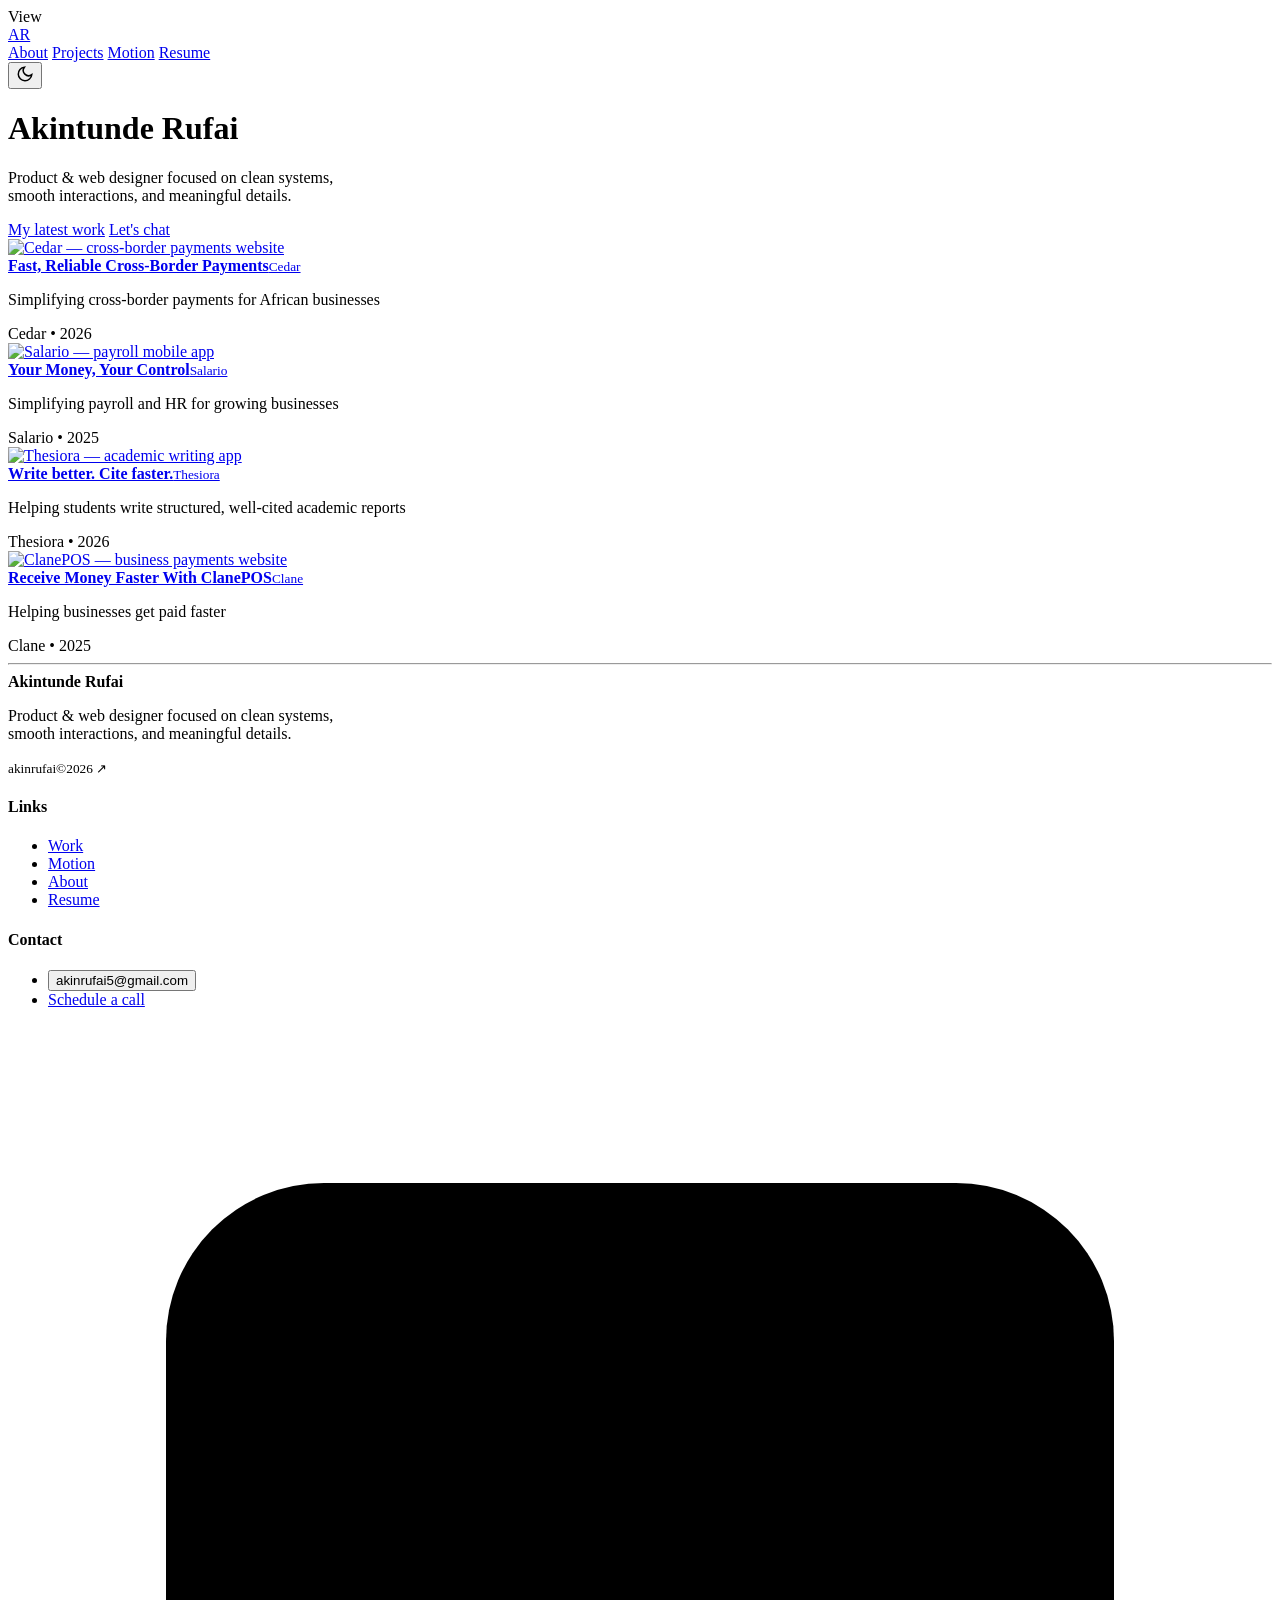
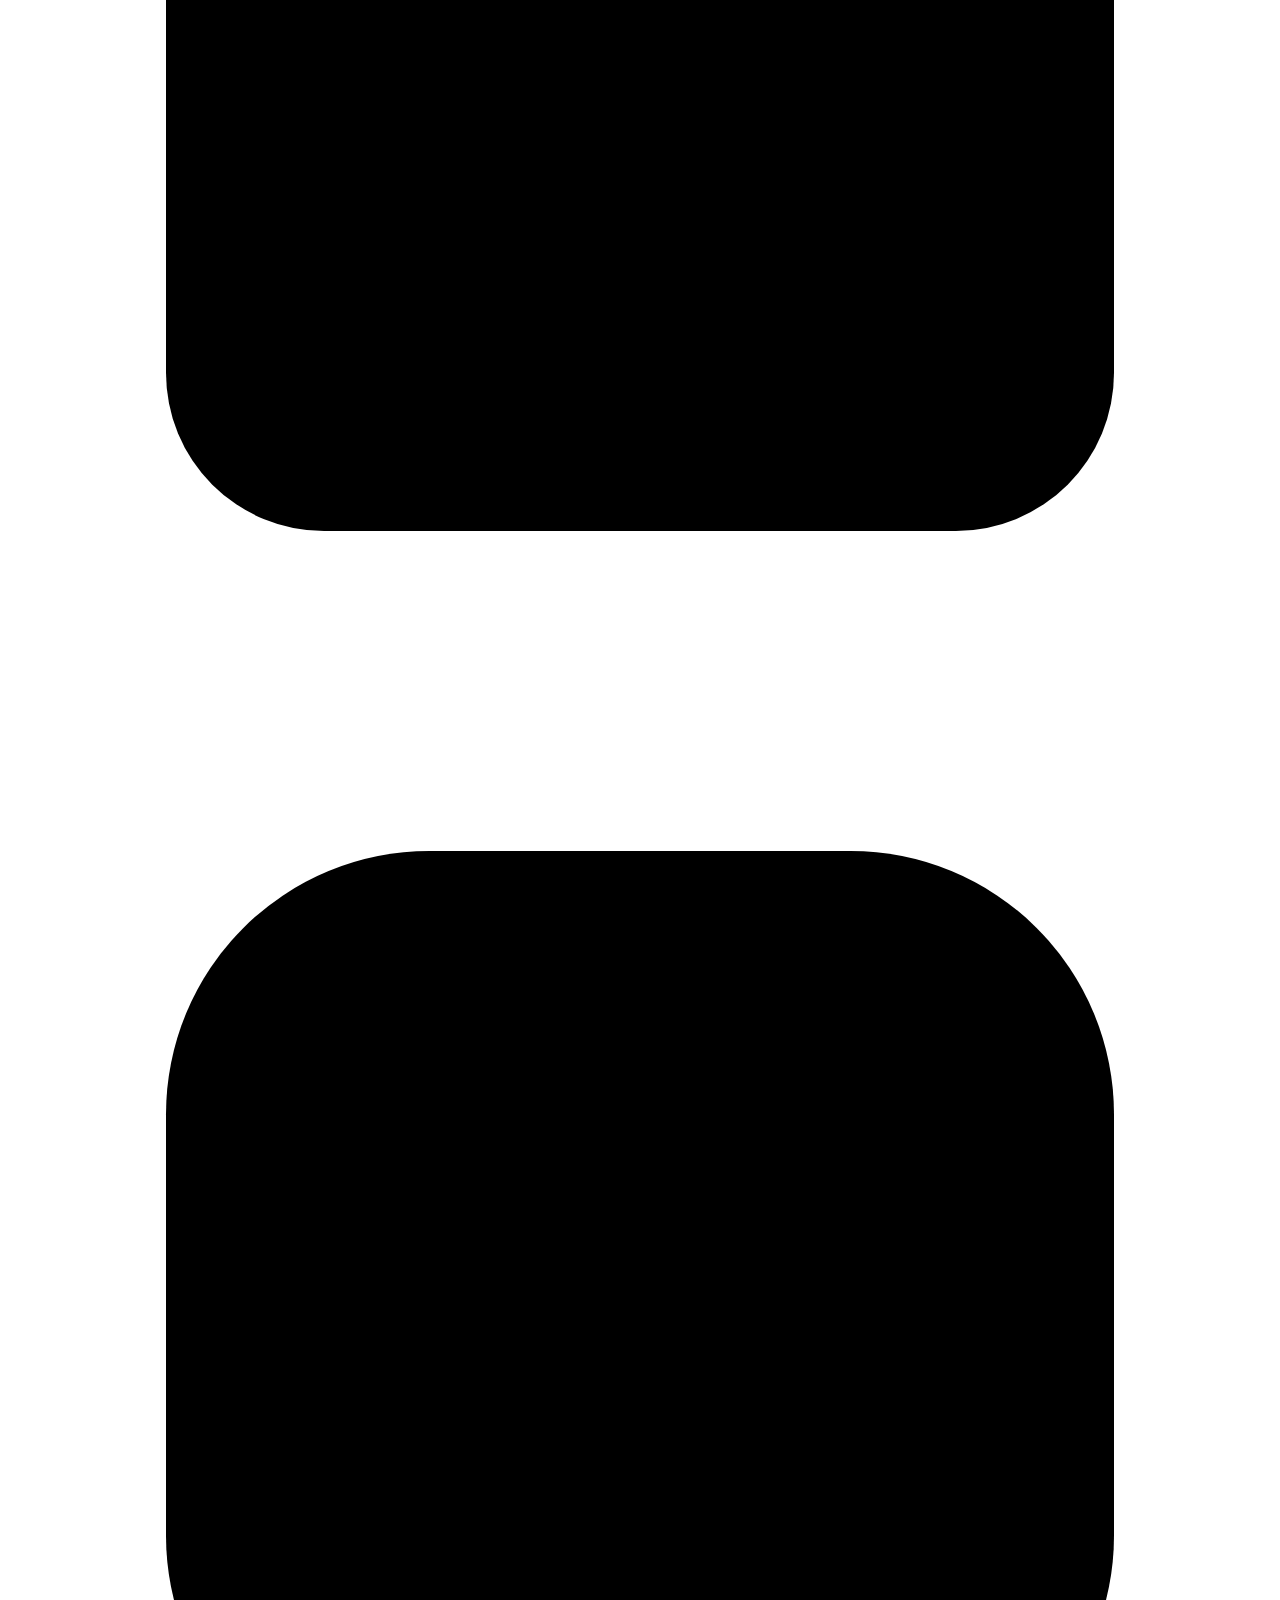
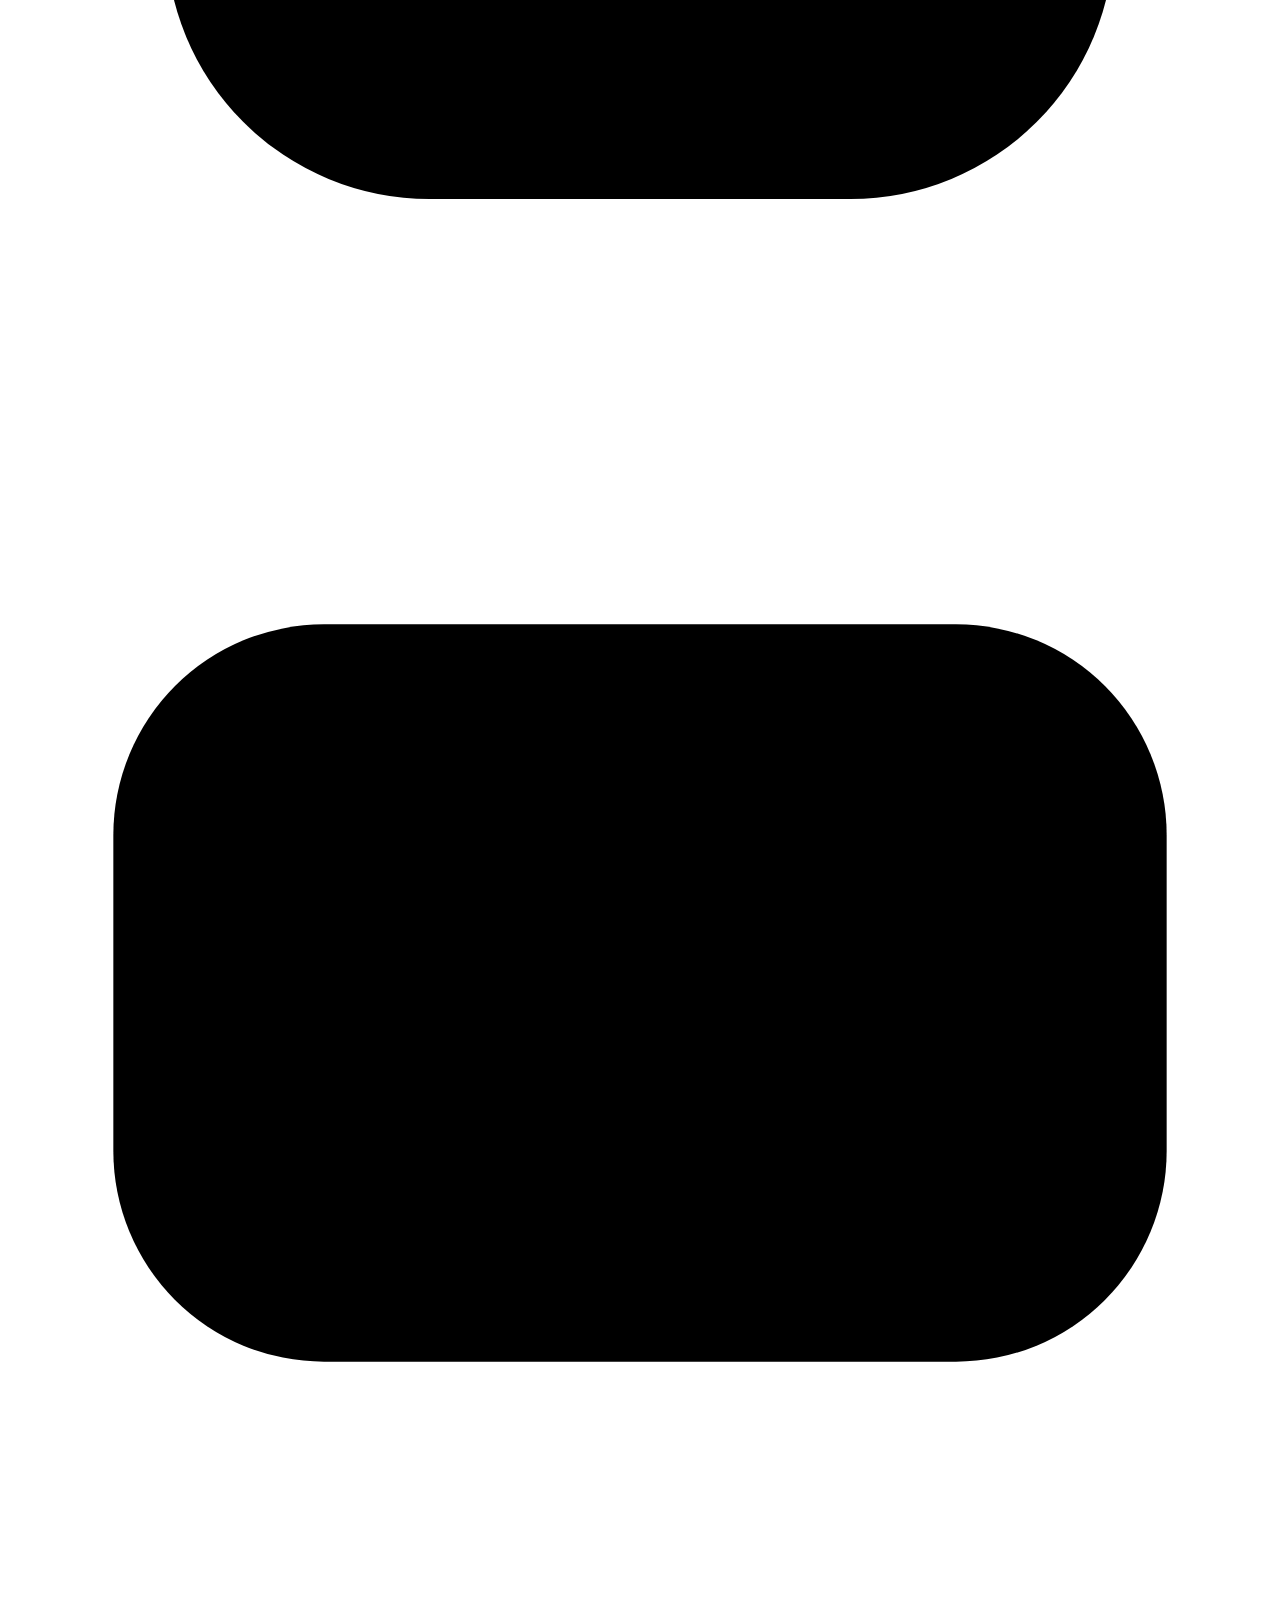
==== index.html @ 5f8f8537 "Add homepage and README" ====
<!doctype html>
<html lang="en">
<head>
  <meta charset="utf-8" />
  <meta name="viewport" content="width=device-width, initial-scale=1" />
  <title>Akintunde Rufai — Product &amp; Web Designer</title>
  <meta name="description" content="Product & web designer focused on clean systems, smooth interactions, and meaningful details." />
  <link rel="preconnect" href="https://fonts.googleapis.com" />
  <link rel="preconnect" href="https://fonts.gstatic.com" crossorigin />
  <link href="https://fonts.googleapis.com/css2?family=Manrope:wght@400;500;600;700&display=swap" rel="stylesheet" />
  <link rel="stylesheet" href="css/style.css" />
</head>
<body>
  <div class="cursor" aria-hidden="true"><span>View</span></div>
  <div class="progress" aria-hidden="true"></div>

  <header class="hero" id="top">
    <div class="hero__glow" aria-hidden="true"></div>
    <div class="container">
      <div class="topbar">
        <a href="#top" class="avatar" aria-label="Home">
          <img src="assets/avatar.jpg" alt="Akintunde Rufai" onerror="this.replaceWith(Object.assign(document.createElement('span'),{className:'avatar__fallback',textContent:'AR'}))" />
        </a>
        <nav class="nav" aria-label="Primary">
          <span class="nav__pill" aria-hidden="true"></span>
          <a href="#about">About</a>
          <a href="#work" class="is-active">Projects</a>
          <a href="#motion">Motion</a>
          <a href="#resume">Resume</a>
        </nav>
        <button class="theme-toggle" aria-label="Toggle dark mode">
          <svg viewBox="0 0 24 24" width="18" height="18" fill="none" stroke="currentColor" stroke-width="2"><path d="M21 12.8A9 9 0 1 1 11.2 3a7 7 0 0 0 9.8 9.8z"/></svg>
        </button>
      </div>

      <h1 class="hero__title reveal">
        <span class="split">Akintunde Rufai</span>
      </h1>
      <p class="hero__sub reveal">Product &amp; web designer focused on clean systems,<br class="br" /> smooth interactions, and meaningful details.</p>
      <div class="hero__cta reveal">
        <a href="#work" class="btn btn--dark magnetic">My latest work</a>
        <a href="mailto:akinrufai5@gmail.com" class="btn btn--light magnetic">Let's chat</a>
      </div>
    </div>
  </header>

  <main id="work" class="work">
    <div class="container grid">
      <article class="card reveal" data-tint="violet">
        <a href="#" class="card__media" data-cursor>
          <img src="assets/cedar.png" alt="Cedar — cross-border payments website" loading="lazy" />
          <div class="ph ph--cedar"><b>Fast, Reliable Cross-Border Payments</b><small>Cedar</small></div>
        </a>
        <div class="card__meta"><p>Simplifying cross-border payments for African businesses</p><span>Cedar • 2026</span></div>
      </article>

      <article class="card reveal" data-tint="white">
        <a href="#" class="card__media" data-cursor>
          <img src="assets/salario.png" alt="Salario — payroll mobile app" loading="lazy" />
          <div class="ph ph--salario"><b>Your Money, Your Control</b><small>Salario</small></div>
        </a>
        <div class="card__meta"><p>Simplifying payroll and HR for growing businesses</p><span>Salario • 2025</span></div>
      </article>

      <article class="card reveal" data-tint="white">
        <a href="#" class="card__media" data-cursor>
          <img src="assets/thesiora.png" alt="Thesiora — academic writing app" loading="lazy" />
          <div class="ph ph--thesiora"><b>Write better. Cite faster.</b><small>Thesiora</small></div>
        </a>
        <div class="card__meta"><p>Helping students write structured, well-cited academic reports</p><span>Thesiora • 2026</span></div>
      </article>

      <article class="card reveal" data-tint="pink">
        <a href="#" class="card__media" data-cursor>
          <img src="assets/clane.png" alt="ClanePOS — business payments website" loading="lazy" />
          <div class="ph ph--clane"><b>Receive Money Faster With ClanePOS</b><small>Clane</small></div>
        </a>
        <div class="card__meta"><p>Helping businesses get paid faster</p><span>Clane • 2025</span></div>
      </article>
    </div>
  </main>

  <footer class="footer" id="about">
    <div class="container">
      <hr />
      <div class="footer__grid">
        <div class="reveal">
          <div class="footer__brand">
            <span class="avatar avatar--sm"><img src="assets/avatar.jpg" alt="" onerror="this.remove()" /></span>
            <strong>Akintunde Rufai</strong>
          </div>
          <p class="muted">Product &amp; web designer focused on clean systems,<br class="br" /> smooth interactions, and meaningful details.</p>
          <small class="muted">akinrufai©<span id="year">2026</span> ↗</small>
        </div>
        <div class="reveal">
          <h4>Links</h4>
          <ul>
            <li><a class="ulink" href="#work">Work</a></li>
            <li><a class="ulink" href="#motion">Motion</a></li>
            <li><a class="ulink" href="#about">About</a></li>
            <li><a class="ulink" href="#resume">Resume</a></li>
          </ul>
        </div>
        <div class="reveal" id="resume">
          <h4>Contact</h4>
          <ul>
            <li><button class="ulink copy" data-copy="akinrufai5@gmail.com">akinrufai5@gmail.com</button></li>
            <li><a class="ulink" href="mailto:akinrufai5@gmail.com?subject=Let's%20schedule%20a%20call">Schedule a call</a></li>
          </ul>
          <div class="socials">
            <a href="https://www.linkedin.com/in/akin-rufai/" target="_blank" rel="noopener" aria-label="LinkedIn"><svg viewBox="0 0 24 24"><rect x="3" y="3" width="18" height="18" rx="3"/><path d="M8 10v7M8 7v.01M12 17v-4a2 2 0 0 1 4 0v4M12 10v7"/></svg></a>
            <a href="https://www.instagram.com/akin_rufai/" target="_blank" rel="noopener" aria-label="Instagram"><svg viewBox="0 0 24 24"><rect x="3" y="3" width="18" height="18" rx="5"/><circle cx="12" cy="12" r="4"/><path d="M17.5 6.5v.01"/></svg></a>
            <a href="https://www.youtube.com/@akinrufai" target="_blank" rel="noopener" aria-label="YouTube"><svg viewBox="0 0 24 24"><rect x="2" y="5" width="20" height="14" rx="4"/><path d="M10 9l5 3-5 3z"/></svg></a>
          </div>
        </div>
      </div>
    </div>
  </footer>

  <div class="toast" role="status" aria-live="polite"></div>
  <script src="js/main.js" defer></script>
</body>
</html>
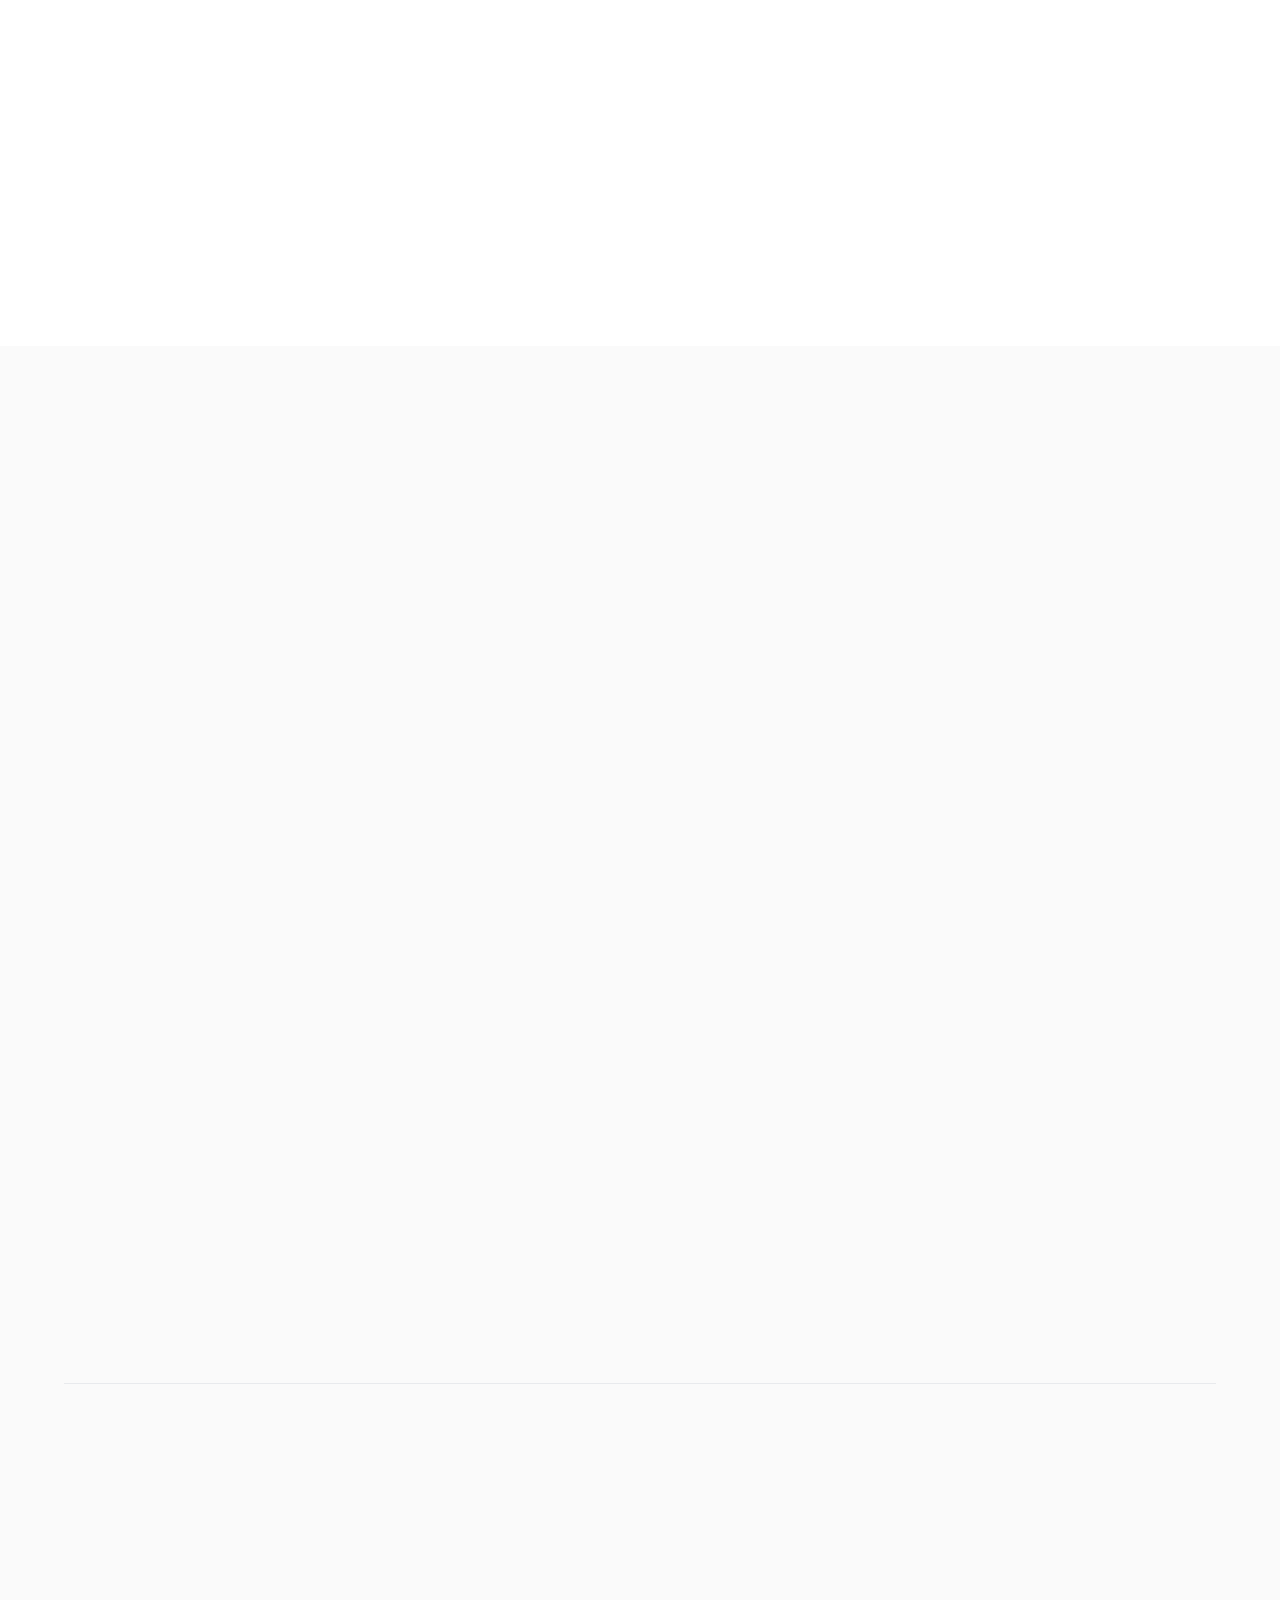
==== commit 2a6d127e: "Rebuild site from Framer: all pages, favicon and README" ====
--- a/index.html
+++ b/index.html
@@ -1,123 +1,170 @@
-<!doctype html>
-<html lang="en">
-<head>
-  <meta charset="utf-8" />
-  <meta name="viewport" content="width=device-width, initial-scale=1" />
-  <title>Akintunde Rufai — Product &amp; Web Designer</title>
-  <meta name="description" content="Product & web designer focused on clean systems, smooth interactions, and meaningful details." />
-  <link rel="preconnect" href="https://fonts.googleapis.com" />
-  <link rel="preconnect" href="https://fonts.gstatic.com" crossorigin />
-  <link href="https://fonts.googleapis.com/css2?family=Manrope:wght@400;500;600;700&display=swap" rel="stylesheet" />
-  <link rel="stylesheet" href="css/style.css" />
-</head>
+<!DOCTYPE html>
+<html lang="en" data-redirect-timezone="1" dir="ltr"><head>
+	<meta charset="utf-8">
+	<meta name="viewport" content="width=device-width">
+	<meta name="generator" content="Framer 0918601">
+	<title>akindevdesign</title>
+    <meta property="og:url" content="https://akintunde.framer.website/"><meta name="description" content="Framer portfolio template for UX and product designers. Showcase case studies, projects, and experiments with a CMS-powered portfolio featuring responsive layouts, dynamic backgrounds, and flexible content sections.">
+    <meta name="framer-search-index" content="https://framerusercontent.com/sites/kBbIUdNMBwwyXevGDP1xu/searchIndex-gWhROZWwah3O.json">
+    <meta name="framer-search-index-fallback" content="https://framerusercontent.com/sites/kBbIUdNMBwwyXevGDP1xu/searchIndex-MVlcxKc6Cisi.json">
+    <link href="favicon.png" rel="icon" type="image/png">
+    
+    <!-- Open Graph -->
+    <meta property="og:type" content="website">
+    <meta property="og:title" content="akindevdesign">
+    <meta property="og:description" content="Framer portfolio template for UX and product designers. Showcase case studies, projects, and experiments with a CMS-powered portfolio featuring responsive layouts, dynamic backgrounds, and flexible content sections.">
+    <meta property="og:image" content="https://framerusercontent.com/images/GzFx3i03nXM3E7P4K0DDK9RQnk.png">
+    <!-- X -->
+    <meta name="twitter:card" content="summary_large_image">
+    <meta name="twitter:title" content="akindevdesign">
+    <meta name="twitter:description" content="Framer portfolio template for UX and product designers. Showcase case studies, projects, and experiments with a CMS-powered portfolio featuring responsive layouts, dynamic backgrounds, and flexible content sections.">
+    <meta name="twitter:image" content="https://framerusercontent.com/images/GzFx3i03nXM3E7P4K0DDK9RQnk.png">
+	
+	
+	
+	
+	<!-- Start of headStart -->
+    <!-- Snippet: Cxj9llw2l -->
+<style type="text/css">
+
+html {
+
+  -webkit-tap-highlight-color: rgba(0,0,0,0);
+
+}
+
+</style>
+
+<!-- SnippetEnd: Cxj9llw2l -->
+
+    <!-- End of headStart -->
+	
+	<style data-framer-font-css="">/* cyrillic-ext */
+@font-face {
+  font-family: 'Geist';
+  font-style: normal;
+  font-weight: 500;
+  font-display: swap;
+  src: url(https://fonts.gstatic.com/s/geist/v5/gyBhhwUxId8gMGYQMKR3pzfaWI_RruMIl5na-1Q.woff2) format('woff2');
+  unicode-range: U+0460-052F, U+1C80-1C8A, U+20B4, U+2DE0-2DFF, U+A640-A69F, U+FE2E-FE2F;
+}
+/* cyrillic */
+@font-face {
+  font-family: 'Geist';
+  font-style: normal;
+  font-weight: 500;
+  font-display: swap;
+  src: url(https://fonts.gstatic.com/s/geist/v5/gyBhhwUxId8gMGYQMKR3pzfaWI_RruMInpna-1Q.woff2) format('woff2');
+  unicode-range: U+0301, U+0400-045F, U+0490-0491, U+04B0-04B1, U+2116;
+}
+/* vietnamese */
+@font-face {
+  font-family: 'Geist';
+  font-style: normal;
+  font-weight: 500;
+  font-display: swap;
+  src: url(https://fonts.gstatic.com/s/geist/v5/gyBhhwUxId8gMGYQMKR3pzfaWI_RruMIlZna-1Q.woff2) format('woff2');
+  unicode-range: U+0102-0103, U+0110-0111, U+0128-0129, U+0168-0169, U+01A0-01A1, U+01AF-01B0, U+0300-0301, U+0303-0304, U+0308-0309, U+0323, U+0329, U+1EA0-1EF9, U+20AB;
+}
+/* latin-ext */
+@font-face {
+  font-family: 'Geist';
+  font-style: normal;
+  font-weight: 500;
+  font-display: swap;
+  src: url(https://fonts.gstatic.com/s/geist/v5/gyBhhwUxId8gMGYQMKR3pzfaWI_RruMIlJna-1Q.woff2) format('woff2');
+  unicode-range: U+0100-02BA, U+02BD-02C5, U+02C7-02CC, U+02CE-02D7, U+02DD-02FF, U+0304, U+0308, U+0329, U+1D00-1DBF, U+1E00-1E9F, U+1EF2-1EFF, U+2020, U+20A0-20AB, U+20AD-20C4, U+2113, U+2C60-2C7F, U+A720-A7FF;
+}
+/* latin */
+@font-face {
+  font-family: 'Geist';
+  font-style: normal;
+  font-weight: 500;
+  font-display: swap;
+  src: url(https://fonts.gstatic.com/s/geist/v5/gyBhhwUxId8gMGYQMKR3pzfaWI_RruMImpna.woff2) format('woff2');
+  unicode-range: U+0000-00FF, U+0131, U+0152-0153, U+02BB-02BC, U+02C6, U+02DA, U+02DC, U+0304, U+0308, U+0329, U+2000-206F, U+20AC, U+2122, U+2191, U+2193, U+2212, U+2215, U+FEFF, U+FFFD;
+}
+
+@font-face { font-family: "Inter"; src: url("https://framerusercontent.com/assets/5vvr9Vy74if2I6bQbJvbw7SY1pQ.woff2"); font-display: swap; font-style: normal; font-weight: 400; unicode-range: U+0460-052F, U+1C80-1C88, U+20B4, U+2DE0-2DFF, U+A640-A69F, U+FE2E-FE2F }
+@font-face { font-family: "Inter"; src: url("https://framerusercontent.com/assets/EOr0mi4hNtlgWNn9if640EZzXCo.woff2"); font-display: swap; font-style: normal; font-weight: 400; unicode-range: U+0301, U+0400-045F, U+0490-0491, U+04B0-04B1, U+2116 }
+@font-face { font-family: "Inter"; src: url("https://framerusercontent.com/assets/Y9k9QrlZAqio88Klkmbd8VoMQc.woff2"); font-display: swap; font-style: normal; font-weight: 400; unicode-range: U+1F00-1FFF }
+@font-face { font-family: "Inter"; src: url("https://framerusercontent.com/assets/OYrD2tBIBPvoJXiIHnLoOXnY9M.woff2"); font-display: swap; font-style: normal; font-weight: 400; unicode-range: U+0370-03FF }
+@font-face { font-family: "Inter"; src: url("https://framerusercontent.com/assets/JeYwfuaPfZHQhEG8U5gtPDZ7WQ.woff2"); font-display: swap; font-style: normal; font-weight: 400; unicode-range: U+0100-024F, U+0259, U+1E00-1EFF, U+2020, U+20A0-20AB, U+20AD-20CF, U+2113, U+2C60-2C7F, U+A720-A7FF }
+@font-face { font-family: "Inter"; src: url("https://framerusercontent.com/assets/GrgcKwrN6d3Uz8EwcLHZxwEfC4.woff2"); font-display: swap; font-style: normal; font-weight: 400; unicode-range: U+0000-00FF, U+0131, U+0152-0153, U+02BB-02BC, U+02C6, U+02DA, U+02DC, U+2000-206F, U+2070, U+2074-207E, U+2080-208E, U+20AC, U+2122, U+2191, U+2193, U+2212, U+2215, U+FEFF, U+FFFD }
+@font-face { font-family: "Inter"; src: url("https://framerusercontent.com/assets/b6Y37FthZeALduNqHicBT6FutY.woff2"); font-display: swap; font-style: normal; font-weight: 400; unicode-range: U+0102-0103, U+0110-0111, U+0128-0129, U+0168-0169, U+01A0-01A1, U+01AF-01B0, U+1EA0-1EF9, U+20AB }
+@font-face { font-family: "Inter"; src: url("https://framerusercontent.com/assets/DpPBYI0sL4fYLgAkX8KXOPVt7c.woff2"); font-display: swap; font-style: normal; font-weight: 700; unicode-range: U+0460-052F, U+1C80-1C88, U+20B4, U+2DE0-2DFF, U+A640-A69F, U+FE2E-FE2F }
+@font-face { font-family: "Inter"; src: url("https://framerusercontent.com/assets/4RAEQdEOrcnDkhHiiCbJOw92Lk.woff2"); font-display: swap; font-style: normal; font-weight: 700; unicode-range: U+0301, U+0400-045F, U+0490-0491, U+04B0-04B1, U+2116 }
+@font-face { font-family: "Inter"; src: url("https://framerusercontent.com/assets/1K3W8DizY3v4emK8Mb08YHxTbs.woff2"); font-display: swap; font-style: normal; font-weight: 700; unicode-range: U+1F00-1FFF }
+@font-face { font-family: "Inter"; src: url("https://framerusercontent.com/assets/tUSCtfYVM1I1IchuyCwz9gDdQ.woff2"); font-display: swap; font-style: normal; font-weight: 700; unicode-range: U+0370-03FF }
+@font-face { font-family: "Inter"; src: url("https://framerusercontent.com/assets/VgYFWiwsAC5OYxAycRXXvhze58.woff2"); font-display: swap; font-style: normal; font-weight: 700; unicode-range: U+0100-024F, U+0259, U+1E00-1EFF, U+2020, U+20A0-20AB, U+20AD-20CF, U+2113, U+2C60-2C7F, U+A720-A7FF }
+@font-face { font-family: "Inter"; src: url("https://framerusercontent.com/assets/syRNPWzAMIrcJ3wIlPIP43KjQs.woff2"); font-display: swap; font-style: normal; font-weight: 700; unicode-range: U+0000-00FF, U+0131, U+0152-0153, U+02BB-02BC, U+02C6, U+02DA, U+02DC, U+2000-206F, U+2070, U+2074-207E, U+2080-208E, U+20AC, U+2122, U+2191, U+2193, U+2212, U+2215, U+FEFF, U+FFFD }
+@font-face { font-family: "Inter"; src: url("https://framerusercontent.com/assets/GIryZETIX4IFypco5pYZONKhJIo.woff2"); font-display: swap; font-style: normal; font-weight: 700; unicode-range: U+0102-0103, U+0110-0111, U+0128-0129, U+0168-0169, U+01A0-01A1, U+01AF-01B0, U+1EA0-1EF9, U+20AB }
+@font-face { font-family: "Inter"; src: url("https://framerusercontent.com/assets/H89BbHkbHDzlxZzxi8uPzTsp90.woff2"); font-display: swap; font-style: italic; font-weight: 700; unicode-range: U+0460-052F, U+1C80-1C88, U+20B4, U+2DE0-2DFF, U+A640-A69F, U+FE2E-FE2F }
+@font-face { font-family: "Inter"; src: url("https://framerusercontent.com/assets/u6gJwDuwB143kpNK1T1MDKDWkMc.woff2"); font-display: swap; font-style: italic; font-weight: 700; unicode-range: U+0301, U+0400-045F, U+0490-0491, U+04B0-04B1, U+2116 }
+@font-face { font-family: "Inter"; src: url("https://framerusercontent.com/assets/43sJ6MfOPh1LCJt46OvyDuSbA6o.woff2"); font-display: swap; font-style: italic; font-weight: 700; unicode-range: U+1F00-1FFF }
+@font-face { font-family: "Inter"; src: url("https://framerusercontent.com/assets/wccHG0r4gBDAIRhfHiOlq6oEkqw.woff2"); font-display: swap; font-style: italic; font-weight: 700; unicode-range: U+0370-03FF }
+@font-face { font-family: "Inter"; src: url("https://framerusercontent.com/assets/WZ367JPwf9bRW6LdTHN8rXgSjw.woff2"); font-display: swap; font-style: italic; font-weight: 700; unicode-range: U+0100-024F, U+0259, U+1E00-1EFF, U+2020, U+20A0-20AB, U+20AD-20CF, U+2113, U+2C60-2C7F, U+A720-A7FF }
+@font-face { font-family: "Inter"; src: url("https://framerusercontent.com/assets/ia3uin3hQWqDrVloC1zEtYHWw.woff2"); font-display: swap; font-style: italic; font-weight: 700; unicode-range: U+0000-00FF, U+0131, U+0152-0153, U+02BB-02BC, U+02C6, U+02DA, U+02DC, U+2000-206F, U+2070, U+2074-207E, U+2080-208E, U+20AC, U+2122, U+2191, U+2193, U+2212, U+2215, U+FEFF, U+FFFD }
+@font-face { font-family: "Inter"; src: url("https://framerusercontent.com/assets/2A4Xx7CngadFGlVV4xrO06OBHY.woff2"); font-display: swap; font-style: italic; font-weight: 700; unicode-range: U+0102-0103, U+0110-0111, U+0128-0129, U+0168-0169, U+01A0-01A1, U+01AF-01B0, U+1EA0-1EF9, U+20AB }
+@font-face { font-family: "Inter"; src: url("https://framerusercontent.com/assets/CfMzU8w2e7tHgF4T4rATMPuWosA.woff2"); font-display: swap; font-style: italic; font-weight: 400; unicode-range: U+0460-052F, U+1C80-1C88, U+20B4, U+2DE0-2DFF, U+A640-A69F, U+FE2E-FE2F }
+@font-face { font-family: "Inter"; src: url("https://framerusercontent.com/assets/867QObYax8ANsfX4TGEVU9YiCM.woff2"); font-display: swap; font-style: italic; font-weight: 400; unicode-range: U+0301, U+0400-045F, U+0490-0491, U+04B0-04B1, U+2116 }
+@font-face { font-family: "Inter"; src: url("https://framerusercontent.com/assets/Oyn2ZbENFdnW7mt2Lzjk1h9Zb9k.woff2"); font-display: swap; font-style: italic; font-weight: 400; unicode-range: U+1F00-1FFF }
+@font-face { font-family: "Inter"; src: url("https://framerusercontent.com/assets/cdAe8hgZ1cMyLu9g005pAW3xMo.woff2"); font-display: swap; font-style: italic; font-weight: 400; unicode-range: U+0370-03FF }
+@font-face { font-family: "Inter"; src: url("https://framerusercontent.com/assets/DOfvtmE1UplCq161m6Hj8CSQYg.woff2"); font-display: swap; font-style: italic; font-weight: 400; unicode-range: U+0100-024F, U+0259, U+1E00-1EFF, U+2020, U+20A0-20AB, U+20AD-20CF, U+2113, U+2C60-2C7F, U+A720-A7FF }
+@font-face { font-family: "Inter"; src: url("https://framerusercontent.com/assets/pKRFNWFoZl77qYCAIp84lN1h944.woff2"); font-display: swap; font-style: italic; font-weight: 400; unicode-range: U+0000-00FF, U+0131, U+0152-0153, U+02BB-02BC, U+02C6, U+02DA, U+02DC, U+2000-206F, U+2070, U+2074-207E, U+2080-208E, U+20AC, U+2122, U+2191, U+2193, U+2212, U+2215, U+FEFF, U+FFFD }
+@font-face { font-family: "Inter"; src: url("https://framerusercontent.com/assets/tKtBcDnBMevsEEJKdNGhhkLzYo.woff2"); font-display: swap; font-style: italic; font-weight: 400; unicode-range: U+0102-0103, U+0110-0111, U+0128-0129, U+0168-0169, U+01A0-01A1, U+01AF-01B0, U+1EA0-1EF9, U+20AB }
+@font-face { font-family: "Inter"; src: url("https://framerusercontent.com/assets/mkY5Sgyq51ik0AMrSBwhm9DJg.woff2"); font-style: normal; font-weight: 900; unicode-range: U+0460-052F, U+1C80-1C88, U+20B4, U+2DE0-2DFF, U+A640-A69F, U+FE2E-FE2F }
+@font-face { font-family: "Inter"; src: url("https://framerusercontent.com/assets/X5hj6qzcHUYv7h1390c8Rhm6550.woff2"); font-style: normal; font-weight: 900; unicode-range: U+0301, U+0400-045F, U+0490-0491, U+04B0-04B1, U+2116 }
+@font-face { font-family: "Inter"; src: url("https://framerusercontent.com/assets/gQhNpS3tN86g8RcVKYUUaKt2oMQ.woff2"); font-style: normal; font-weight: 900; unicode-range: U+1F00-1FFF }
+@font-face { font-family: "Inter"; src: url("https://framerusercontent.com/assets/cugnVhSraaRyANCaUtI5FV17wk.woff2"); font-style: normal; font-weight: 900; unicode-range: U+0370-03FF }
+@font-face { font-family: "Inter"; src: url("https://framerusercontent.com/assets/5HcVoGak8k5agFJSaKa4floXVu0.woff2"); font-style: normal; font-weight: 900; unicode-range: U+0100-024F, U+0259, U+1E00-1EFF, U+2020, U+20A0-20AB, U+20AD-20CF, U+2113, U+2C60-2C7F, U+A720-A7FF }
+@font-face { font-family: "Inter"; src: url("https://framerusercontent.com/assets/rZ5DdENNqIdFTIyQQiP5isO7M.woff2"); font-style: normal; font-weight: 900; unicode-range: U+0000-00FF, U+0131, U+0152-0153, U+02BB-02BC, U+02C6, U+02DA, U+02DC, U+2000-206F, U+2070, U+2074-207E, U+2080-208E, U+20AC, U+2122, U+2191, U+2193, U+2212, U+2215, U+FEFF, U+FFFD }
+@font-face { font-family: "Inter"; src: url("https://framerusercontent.com/assets/P2Bw01CtL0b9wqygO0sSVogWbo.woff2"); font-style: normal; font-weight: 900; unicode-range: U+0102-0103, U+0110-0111, U+0128-0129, U+0168-0169, U+01A0-01A1, U+01AF-01B0, U+1EA0-1EF9, U+20AB }
+@font-face { font-family: "Inter"; src: url("https://framerusercontent.com/assets/05KsVHGDmqXSBXM4yRZ65P8i0s.woff2"); font-style: italic; font-weight: 900; unicode-range: U+0460-052F, U+1C80-1C88, U+20B4, U+2DE0-2DFF, U+A640-A69F, U+FE2E-FE2F }
+@font-face { font-family: "Inter"; src: url("https://framerusercontent.com/assets/ky8ovPukK4dJ1Pxq74qGhOqCYI.woff2"); font-style: italic; font-weight: 900; unicode-range: U+0301, U+0400-045F, U+0490-0491, U+04B0-04B1, U+2116 }
+@font-face { font-family: "Inter"; src: url("https://framerusercontent.com/assets/vvNSqIj42qeQ2bvCRBIWKHscrc.woff2"); font-style: italic; font-weight: 900; unicode-range: U+1F00-1FFF }
+@font-face { font-family: "Inter"; src: url("https://framerusercontent.com/assets/3ZmXbBKToJifDV9gwcifVd1tEY.woff2"); font-style: italic; font-weight: 900; unicode-range: U+0370-03FF }
+@font-face { font-family: "Inter"; src: url("https://framerusercontent.com/assets/FNfhX3dt4ChuLJq2PwdlxHO7PU.woff2"); font-style: italic; font-weight: 900; unicode-range: U+0100-024F, U+0259, U+1E00-1EFF, U+2020, U+20A0-20AB, U+20AD-20CF, U+2113, U+2C60-2C7F, U+A720-A7FF }
+@font-face { font-family: "Inter"; src: url("https://framerusercontent.com/assets/gcnfba68tfm7qAyrWRCf9r34jg.woff2"); font-style: italic; font-weight: 900; unicode-range: U+0000-00FF, U+0131, U+0152-0153, U+02BB-02BC, U+02C6, U+02DA, U+02DC, U+2000-206F, U+2070, U+2074-207E, U+2080-208E, U+20AC, U+2122, U+2191, U+2193, U+2212, U+2215, U+FEFF, U+FFFD }
+@font-face { font-family: "Inter"; src: url("https://framerusercontent.com/assets/efTfQcBJ53kM2pB1hezSZ3RDUFs.woff2"); font-style: italic; font-weight: 900; unicode-range: U+0102-0103, U+0110-0111, U+0128-0129, U+0168-0169, U+01A0-01A1, U+01AF-01B0, U+1EA0-1EF9, U+20AB }
+@font-face { font-family: "Manrope"; src: url("https://framerusercontent.com/third-party-assets/fontshare/wf/6U2SGH566NSNERG6RGEV3DSNEK7DL2RF/JRDYRKMSAW2H35IWEQIPL67HAJQ35MG5/JNU3GNMUBPWW6V6JTED3S27XL5HN7NM5.woff2"); font-display: swap; font-style: normal; font-weight: 600 }
+@font-face { font-family: "Manrope"; src: url("https://framerusercontent.com/third-party-assets/fontshare/wf/NGBUP45ES3F7RD5XGKPEDJ6QEPO4TMOK/EXDVWJ2EDDVVV65UENMX33EDDYBX6OF7/6P4FPMFQH7CCC7RZ4UU4NKSGJ2RLF7V5.woff2"); font-display: swap; font-style: normal; font-weight: 700 }
+@font-face { font-family: "Manrope"; src: url("https://framerusercontent.com/third-party-assets/fontshare/wf/BNWG6MUI4RTC6WEND2VPDH4MHMIVU3XZ/R5YXY5FMVG6PXU36GNEEA24MIPMEPGSM/CIM4KQCLZSMMLWPVH25IDDSTY4ENPHEY.woff2"); font-display: swap; font-style: normal; font-weight: 500 }
+@font-face { font-family: "Geist Placeholder"; src: local("Arial"); ascent-override: 94.56%; descent-override: 27.76%; line-gap-override: 0.00%; size-adjust: 106.28% }
+@font-face { font-family: "Inter Placeholder"; src: local("Arial"); ascent-override: 89.79%; descent-override: 22.36%; line-gap-override: 0.00%; size-adjust: 107.89% }
+@font-face { font-family: "Manrope Placeholder"; src: local("Arial"); ascent-override: 102.74%; descent-override: 28.91%; line-gap-override: 0.00%; size-adjust: 103.76% }</style>
+	
+	
+	<meta name="robots" content="max-image-preview:large"><style data-framer-breakpoint-css="">@media(min-width: 1280px){.hidden-72rtr7{display:none!important}}@media(min-width: 810px) and (max-width: 1279.98px){.hidden-1k6v4i9{display:none!important}}@media(max-width: 809.98px){.hidden-nt0uom{display:none!important}}@media(max-width: 809.98px){.hidden-1uuckez{display:none!important}}@media(min-width: 810px) and (max-width: 1279.98px){.hidden-1w0lp1a{display:none!important}}@media(min-width: 1280px){.hidden-17pcg4t{display:none!important}}</style><style data-framer-css-ssr-minified="" data-framer-components="framer-lib-cursors-host framer-BjMPM PropertyOverrides framer-ra46y framer-z0vyw framer-lib-combinedCSSRules framer-2y3Cp framer-Nnyv0 framer-eDR3E framer-gNpUy framer-C5f89 framer-IQoxZ framer-onm3m framer-huMl1 framer-qVh2c framer-SHCqu framer-KIxjp framer-Q7SKL framer-x6104">html,body,#main{box-sizing:border-box;margin:0;padding:0}:root{-webkit-font-smoothing:antialiased;-moz-osx-font-smoothing:grayscale}*{box-sizing:border-box;-webkit-font-smoothing:inherit}h1,h2,h3,h4,h5,h6,p,figure{margin:0}body,input,textarea,select,button{font-family:sans-serif;font-size:12px}body{--token-f7afab8f-991d-426d-a212-51d8456d5a36:#fafafa;--token-1f1a3fc8-2220-4609-92ac-b2836646b5f8:#e8eaed;--token-28627c14-8287-467f-acdb-39bd94c81ffc:#04111f;--token-a28f7f0c-c9e5-4bf0-b0db-e724b985a12f:#f0f1f3;--token-91bb6ca9-22d2-4ec9-8b33-ef70d28dd5e7:#fff3;--token-5fad32d9-74f9-4b08-b649-f29295017eb4:#fcfcfc00;--token-f1adf1d0-324b-4e36-a3bc-ee5f43cc8b70:#f0f2f5;--token-11775e40-ce80-4a6c-93fa-43207eeaacea:#e8eaed;--token-51d11642-d88a-481a-9928-4807c91d56bc:#717880;--token-a33857a8-3c45-4c79-a645-95a8fde7aa02:#e9e9f080;--token-c0bda9fa-b03d-46d8-a14f-e38c505de169:#5b5f63;--token-ac3294a1-928e-4824-b5e5-253c0d23872f:#4513eb;--token-68339cc9-51ed-4d07-ac20-956d3abb5d6b:#d3cfff;--token-029094dc-d277-42e5-902f-f20a6aceb451:#1c108f;--token-21d9aa65-d1c7-4622-8fb2-6575f00e7617:#303f21;--token-9089ddd4-314d-4904-904d-ed3d33f0649e:#d1ffa6;--token-d7e4dd3f-395a-4ea2-837d-35d109d14cb9:#c9e6ff;--token-cc85eaab-c823-4791-abbb-b8893505d7e3:#0e3252;--token-c999bed9-5533-4449-abb7-99ecc56b075f:#04111fde;--token-35f44890-fd51-4c4a-91e2-cccfb7387019:#e8eaed;--token-b154a72e-860a-4a47-bda7-177605c8df0c:#04111f;--token-048c6eab-54bc-412c-9612-b27a36668a5b:#f0f1f3;--token-57ba8170-867f-4c2d-9ec7-5e518ba3de02:#e9e9f080;--token-15b006ff-a540-4860-b99f-6d18e33ffbe2:#b813eb;--token-810052d2-0d56-4ec2-af3d-16e25cec588f:#eb13bc;--token-73a0cf69-a5a3-4a35-ac82-2c72c265ed41:#0d0d0d;--token-9160d402-8777-418f-a2ea-3a0ff355fb66:#fcfcfc;--token-2388d445-dc66-45d6-a7be-9d9e7c54cd1c:#d4d4d4;--token-018bf380-1bce-49b7-9964-718905d125d7:#212121;--token-412c145b-54b2-44a6-8fce-92d8e906e337:#454545;--token-3936c565-0e3b-4eca-a60c-7407b96cff00:#edeff2;--token-c541ee5c-20de-4611-af86-c613bc22fbce:#fff;--token-89d8204e-25a2-4e22-9da4-fff971e51676:#7b808a;--token-10ad23d8-f1d7-4bfc-931c-a3071e44bdb8:#716759;--token-dc537309-d254-463b-b117-37aaacebd808:#fff;--token-1983ce34-ea80-4e8a-a538-c0fcc657ed04:#fff9f4;--token-5807aa8e-dd9f-4229-a6eb-6915ac109307:#292014;--token-340c615c-ce18-4443-b7a2-32b9776c5a47:#f7efe5;--token-c57d983e-e1cc-448d-aa15-6e945933e34d:#f0f2f5;--token-5cd56194-cb5e-4fe2-90db-1cc6e74004a0:#131137;--token-48f50a2a-a5f2-4266-a2ea-d468aaa6567e:#5d5c70;--token-c6bc8646-4506-400f-91c7-4b36252021cd:#04111f;--token-cdb66762-cb0e-4cf9-ab9a-044fe285d91e:#dadae680;--token-9702095f-9645-4b9c-997d-3e3d934c15f1:#dadae680}@supports (z-index:calc(infinity)){#__framer-badge-container{--infinity:infinity}}#__framer-badge-container{pointer-events:none;width:100%;z-index:calc(var(--infinity,2147480000));justify-content:flex-end;padding:20px;display:flex;position:fixed;bottom:0}body{--framer-will-change-override:none}@supports (background:-webkit-named-image(i)) and (not (grid-template-rows:subgrid)){body{--framer-will-change-override:transform}}body{--framer-will-change-filter-override:none}@supports (background:-webkit-named-image(i)) and (not (position-area:top right)){body{--framer-will-change-filter-override:filter}}[data-framer-component-type]{position:absolute}[data-framer-component-type=Text]{cursor:inherit}[data-framer-component-text-autosized] *{white-space:pre}[data-framer-component-type=Text]>*{text-align:var(--framer-text-alignment,start)}[data-framer-component-type=Text] span span,[data-framer-component-type=Text] p span,[data-framer-component-type=Text] h1 span,[data-framer-component-type=Text] h2 span,[data-framer-component-type=Text] h3 span,[data-framer-component-type=Text] h4 span,[data-framer-component-type=Text] h5 span,[data-framer-component-type=Text] h6 span{display:block}[data-framer-component-type=Text] span span span,[data-framer-component-type=Text] p span span,[data-framer-component-type=Text] h1 span span,[data-framer-component-type=Text] h2 span span,[data-framer-component-type=Text] h3 span span,[data-framer-component-type=Text] h4 span span,[data-framer-component-type=Text] h5 span span,[data-framer-component-type=Text] h6 span span{display:unset}[data-framer-component-type=Text] div div span,[data-framer-component-type=Text] a div span,[data-framer-component-type=Text] span span span,[data-framer-component-type=Text] p span span,[data-framer-component-type=Text] h1 span span,[data-framer-component-type=Text] h2 span span,[data-framer-component-type=Text] h3 span span,[data-framer-component-type=Text] h4 span span,[data-framer-component-type=Text] h5 span span,[data-framer-component-type=Text] h6 span span,[data-framer-component-type=Text] a{font-family:var(--font-family);font-style:var(--font-style);font-weight:min(calc(var(--framer-font-weight-increase,0) + var(--font-weight,400)), 900);color:var(--text-color);letter-spacing:var(--letter-spacing);font-size:var(--font-size);text-transform:var(--text-transform);--text-decoration:var(--framer-text-decoration-style,solid) var(--framer-text-decoration,none) var(--framer-text-decoration-color,currentcolor) var(--framer-text-decoration-thickness,auto);--text-decoration-skip-ink:var(--framer-text-decoration-skip-ink);--text-underline-offset:var(--framer-text-decoration-offset);line-height:var(--line-height);--font-family:var(--framer-font-family);--font-style:var(--framer-font-style);--font-weight:var(--framer-font-weight);--text-color:var(--framer-text-color);--letter-spacing:var(--framer-letter-spacing);--font-size:var(--framer-font-size);--text-transform:var(--framer-text-transform);--line-height:var(--framer-line-height)}[data-framer-component-type=Text] a,[data-framer-component-type=Text] a div span,[data-framer-component-type=Text] a span span span,[data-framer-component-type=Text] a p span span,[data-framer-component-type=Text] a h1 span span,[data-framer-component-type=Text] a h2 span span,[data-framer-component-type=Text] a h3 span span,[data-framer-component-type=Text] a h4 span span,[data-framer-component-type=Text] a h5 span span,[data-framer-component-type=Text] a h6 span span{--font-family:var(--framer-link-font-family,var(--framer-font-family));--font-style:var(--framer-link-font-style,var(--framer-font-style));--font-weight:var(--framer-link-font-weight,var(--framer-font-weight));--text-color:var(--framer-link-text-color,var(--framer-text-color));--font-size:var(--framer-link-font-size,var(--framer-font-size));--text-transform:var(--framer-link-text-transform,var(--framer-text-transform));--text-decoration:var(--framer-link-text-decoration-style,var(--framer-text-decoration-style,solid)) var(--framer-link-text-decoration,var(--framer-text-decoration,none)) var(--framer-link-text-decoration-color,var(--framer-text-decoration-color,currentcolor)) var(--framer-link-text-decoration-thickness,var(--framer-text-decoration-thickness,auto));--text-decoration-skip-ink:var(--framer-link-text-decoration-skip-ink,var(--framer-text-decoration-skip-ink));--text-underline-offset:var(--framer-link-text-decoration-offset,var(--framer-text-decoration-offset))}[data-framer-component-type=Text] a:hover,[data-framer-component-type=Text] a div span:hover,[data-framer-component-type=Text] a span span span:hover,[data-framer-component-type=Text] a p span span:hover,[data-framer-component-type=Text] a h1 span span:hover,[data-framer-component-type=Text] a h2 span span:hover,[data-framer-component-type=Text] a h3 span span:hover,[data-framer-component-type=Text] a h4 span span:hover,[data-framer-component-type=Text] a h5 span span:hover,[data-framer-component-type=Text] a h6 span span:hover{--font-family:var(--framer-link-hover-font-family,var(--framer-link-font-family,var(--framer-font-family)));--font-style:var(--framer-link-hover-font-style,var(--framer-link-font-style,var(--framer-font-style)));--font-weight:var(--framer-link-hover-font-weight,var(--framer-link-font-weight,var(--framer-font-weight)));--text-color:var(--framer-link-hover-text-color,var(--framer-link-text-color,var(--framer-text-color)));--font-size:var(--framer-link-hover-font-size,var(--framer-link-font-size,var(--framer-font-size)));--text-transform:var(--framer-link-hover-text-transform,var(--framer-link-text-transform,var(--framer-text-transform)));--text-decoration:var(--framer-link-hover-text-decoration-style,var(--framer-link-text-decoration-style,var(--framer-text-decoration-style,solid))) var(--framer-link-hover-text-decoration,var(--framer-link-text-decoration,var(--framer-text-decoration,none))) var(--framer-link-hover-text-decoration-color,var(--framer-link-text-decoration-color,var(--framer-text-decoration-color,currentcolor))) var(--framer-link-hover-text-decoration-thickness,var(--framer-link-text-decoration-thickness,var(--framer-text-decoration-thickness,auto)));--text-decoration-skip-ink:var(--framer-link-hover-text-decoration-skip-ink,var(--framer-link-text-decoration-skip-ink,var(--framer-text-decoration-skip-ink)));--text-underline-offset:var(--framer-link-hover-text-decoration-offset,var(--framer-link-text-decoration-offset,var(--framer-text-decoration-offset)))}[data-framer-component-type=Text].isCurrent a,[data-framer-component-type=Text].isCurrent a div span,[data-framer-component-type=Text].isCurrent a span span span,[data-framer-component-type=Text].isCurrent a p span span,[data-framer-component-type=Text].isCurrent a h1 span span,[data-framer-component-type=Text].isCurrent a h2 span span,[data-framer-component-type=Text].isCurrent a h3 span span,[data-framer-component-type=Text].isCurrent a h4 span span,[data-framer-component-type=Text].isCurrent a h5 span span,[data-framer-component-type=Text].isCurrent a h6 span span{--font-family:var(--framer-link-current-font-family,var(--framer-link-font-family,var(--framer-font-family)));--font-style:var(--framer-link-current-font-style,var(--framer-link-font-style,var(--framer-font-style)));--font-weight:var(--framer-link-current-font-weight,var(--framer-link-font-weight,var(--framer-font-weight)));--text-color:var(--framer-link-current-text-color,var(--framer-link-text-color,var(--framer-text-color)));--font-size:var(--framer-link-current-font-size,var(--framer-link-font-size,var(--framer-font-size)));--text-transform:var(--framer-link-current-text-transform,var(--framer-link-text-transform,var(--framer-text-transform)));--text-decoration:var(--framer-link-current-text-decoration-style,var(--framer-link-text-decoration-style,var(--framer-text-decoration-style,solid))) var(--framer-link-current-text-decoration,var(--framer-link-text-decoration,var(--framer-text-decoration,none))) var(--framer-link-current-text-decoration-color,var(--framer-link-text-decoration-color,var(--framer-text-decoration-color,currentcolor))) var(--framer-link-current-text-decoration-thickness,var(--framer-link-text-decoration-thickness,var(--framer-text-decoration-thickness,auto)));--text-decoration-skip-ink:var(--framer-link-current-text-decoration-skip-ink,var(--framer-link-text-decoration-skip-ink,var(--framer-text-decoration-skip-ink)));--text-underline-offset:var(--framer-link-current-text-decoration-offset,var(--framer-link-text-decoration-offset,var(--framer-text-decoration-offset)))}[data-framer-component-type=RichTextContainer]{outline:none;flex-direction:column;flex-shrink:0;justify-content:flex-start;display:flex}p.framer-text,div.framer-text,figure.framer-text,h1.framer-text,h2.framer-text,h3.framer-text,h4.framer-text,h5.framer-text,h6.framer-text,ol.framer-text,ul.framer-text{margin:0;padding:0}p.framer-text,div.framer-text,h1.framer-text,h2.framer-text,h3.framer-text,h4.framer-text,h5.framer-text,h6.framer-text,li.framer-text,ol.framer-text,ul.framer-text,mark.framer-text,span.framer-text:not([data-text-fill]){font-family:var(--framer-font-family-preview,var(--framer-blockquote-font-family,var(--framer-font-family,Inter, Inter Placeholder, sans-serif)));font-style:var(--framer-font-style-preview,var(--framer-blockquote-font-style,var(--framer-font-style,normal)));font-weight:var(--framer-font-weight-preview,var(--framer-blockquote-font-weight,var(--framer-font-weight,400)));color:var(--framer-blockquote-text-color,var(--framer-text-color,#000));font-size:calc(var(--framer-blockquote-font-size,var(--framer-font-size,16px)) * var(--framer-font-size-scale,1));letter-spacing:var(--framer-blockquote-letter-spacing,var(--framer-letter-spacing,0));text-transform:var(--framer-blockquote-text-transform,var(--framer-text-transform,none));-webkit-text-decoration-line:var(--framer-blockquote-text-decoration,var(--framer-text-decoration,initial));text-decoration-line:var(--framer-blockquote-text-decoration,var(--framer-text-decoration,initial));-webkit-text-decoration-style:var(--framer-blockquote-text-decoration-style,var(--framer-text-decoration-style,initial));text-decoration-style:var(--framer-blockquote-text-decoration-style,var(--framer-text-decoration-style,initial));-webkit-text-decoration-color:var(--framer-blockquote-text-decoration-color,var(--framer-text-decoration-color,initial));text-decoration-color:var(--framer-blockquote-text-decoration-color,var(--framer-text-decoration-color,initial));text-decoration-thickness:var(--framer-blockquote-text-decoration-thickness,var(--framer-text-decoration-thickness,initial));text-decoration-skip-ink:var(--framer-blockquote-text-decoration-skip-ink,var(--framer-text-decoration-skip-ink,initial));text-underline-offset:var(--framer-blockquote-text-decoration-offset,var(--framer-text-decoration-offset,initial));line-height:var(--framer-blockquote-line-height,var(--framer-line-height,1.2em));text-align:var(--framer-blockquote-text-alignment,var(--framer-text-alignment,start));-webkit-text-stroke-width:var(--framer-text-stroke-width,initial);-webkit-text-stroke-color:var(--framer-text-stroke-color,initial);-moz-font-feature-settings:var(--framer-font-open-type-features,initial);-webkit-font-feature-settings:var(--framer-font-open-type-features,initial);font-feature-settings:var(--framer-font-open-type-features,initial);font-variation-settings:var(--framer-font-variation-axes-preview,var(--framer-font-variation-axes,normal));text-wrap:var(--framer-text-wrap-override,var(--framer-text-wrap))}mark.framer-text,p.framer-text,div.framer-text,h1.framer-text,h2.framer-text,h3.framer-text,h4.framer-text,h5.framer-text,h6.framer-text,li.framer-text,ol.framer-text,ul.framer-text{background-color:var(--framer-blockquote-text-background-color,var(--framer-text-background-color,initial));border-radius:var(--framer-blockquote-text-background-radius,var(--framer-text-background-radius,initial));corner-shape:var(--framer-blockquote-text-background-corner-shape,var(--framer-text-background-corner-shape,initial));padding:var(--framer-blockquote-text-background-padding,var(--framer-text-background-padding,initial))}@supports not (color:color(display-p3 1 1 1)){p.framer-text,div.framer-text,h1.framer-text,h2.framer-text,h3.framer-text,h4.framer-text,h5.framer-text,h6.framer-text,li.framer-text,ol.framer-text,ul.framer-text,span.framer-text:not([data-text-fill]){color:var(--framer-blockquote-text-color-rgb,var(--framer-blockquote-text-color,var(--framer-text-color-rgb,var(--framer-text-color,#000))));-webkit-text-stroke-color:var(--framer-text-stroke-color-rgb,var(--framer-text-stroke-color,initial))}mark.framer-text{background-color:var(--framer-blockquote-text-background-color-rgb,var(--framer-blockquote-text-background-color,var(--framer-text-background-color-rgb,var(--framer-text-background-color,initial))))}}.framer-fit-text .framer-text{white-space:nowrap;white-space-collapse:preserve}strong.framer-text{font-family:var(--framer-blockquote-font-family-bold,var(--framer-font-family-bold));font-style:var(--framer-blockquote-font-style-bold,var(--framer-font-style-bold));font-weight:var(--framer-blockquote-font-weight-bold,var(--framer-font-weight-bold,bolder));font-variation-settings:var(--framer-blockquote-font-variation-axes-bold,var(--framer-font-variation-axes-bold))}em.framer-text{font-family:var(--framer-blockquote-font-family-italic,var(--framer-font-family-italic));font-style:var(--framer-blockquote-font-style-italic,var(--framer-font-style-italic,italic));font-weight:var(--framer-blockquote-font-weight-italic,var(--framer-font-weight-italic));font-variation-settings:var(--framer-blockquote-font-variation-axes-italic,var(--framer-font-variation-axes-italic))}em.framer-text>strong.framer-text{font-family:var(--framer-blockquote-font-family-bold-italic,var(--framer-font-family-bold-italic));font-style:var(--framer-blockquote-font-style-bold-italic,var(--framer-font-style-bold-italic,italic));font-weight:var(--framer-blockquote-font-weight-bold-italic,var(--framer-font-weight-bold-italic,bolder));font-variation-settings:var(--framer-blockquote-font-variation-axes-bold-italic,var(--framer-font-variation-axes-bold-italic))}p.framer-text:not(:first-child),div.framer-text:not(:first-child),h1.framer-text:not(:first-child),h2.framer-text:not(:first-child),h3.framer-text:not(:first-child),h4.framer-text:not(:first-child),h5.framer-text:not(:first-child),h6.framer-text:not(:first-child),ol.framer-text:not(:first-child),ul.framer-text:not(:first-child),blockquote.framer-text:not(:first-child),table.framer-text:not(:first-child),figure.framer-text:not(:first-child),.framer-image.framer-text:not(:first-child){margin-top:var(--framer-blockquote-paragraph-spacing,var(--framer-paragraph-spacing,0))}li.framer-text>ul.framer-text:nth-child(2),li.framer-text>ol.framer-text:nth-child(2){margin-top:0}.framer-text[data-text-fill]{-webkit-text-fill-color:transparent;padding:max(0em, calc(calc(1.3em - var(--framer-blockquote-line-height,var(--framer-line-height,1.3em))) / 2));margin:min(0em, calc(calc(1.3em - var(--framer-blockquote-line-height,var(--framer-line-height,1.3em))) / -2));-webkit-background-clip:text;background-clip:text;display:inline-block}code.framer-text,code.framer-text span.framer-text:not([data-text-fill]){font-family:var(--framer-code-font-family,var(--framer-font-family,Inter, Inter Placeholder, sans-serif));font-style:var(--framer-blockquote-font-style,var(--framer-code-font-style,var(--framer-font-style,normal)));font-weight:var(--framer-blockquote-font-weight,var(--framer-code-font-weight,var(--framer-font-weight,400)));color:var(--framer-blockquote-text-color,var(--framer-code-text-color,var(--framer-text-color,#000)));font-size:calc(var(--framer-blockquote-font-size,var(--framer-font-size,16px)) * var(--framer-font-size-scale,1));letter-spacing:var(--framer-blockquote-letter-spacing,var(--framer-letter-spacing,0));line-height:var(--framer-blockquote-line-height,var(--framer-line-height,1.2em))}@supports not (color:color(display-p3 1 1 1)){code.framer-text,code.framer-text span.framer-text:not([data-text-fill]){color:var(--framer-blockquote-text-color-rgb,var(--framer-blockquote-text-color,var(--framer-code-text-color-rgb,var(--framer-code-text-color,var(--framer-text-color-rgb,var(--framer-text-color,#000))))))}}blockquote.framer-text{unicode-bidi:initial;margin-block-start:initial;margin-block-end:initial;margin-inline-start:initial;margin-inline-end:initial}a.framer-text,a.framer-text span.framer-text:not([data-text-fill]),span.framer-text[data-nested-link],span.framer-text[data-nested-link] span.framer-text:not([data-text-fill]){color:inherit;font-family:var(--framer-font-family-preview,var(--framer-link-font-family,var(--framer-blockquote-font-family,var(--framer-font-family,Inter, Inter Placeholder, sans-serif))));font-style:var(--framer-font-style-preview,var(--framer-link-font-style,var(--framer-blockquote-font-style,var(--framer-font-style,normal))));font-weight:var(--framer-font-weight-preview,var(--framer-link-font-weight,var(--framer-blockquote-font-weight,var(--framer-font-weight,400))));font-size:calc(var(--framer-blockquote-font-size,var(--framer-font-size,16px)) * var(--framer-font-size-scale,1));text-transform:var(--framer-link-text-transform,var(--framer-blockquote-text-transform,var(--framer-text-transform,none)));cursor:var(--framer-custom-cursors,pointer);background-color:initial;border-radius:var(--framer-link-text-background-radius,initial);corner-shape:var(--framer-link-text-background-corner-shape,initial);padding:var(--framer-link-text-background-padding,initial)}a.framer-text,span.framer-text[data-nested-link]{color:var(--framer-link-text-color,var(--framer-blockquote-text-color,var(--framer-text-color,#000)));-webkit-text-decoration-line:var(--framer-link-text-decoration,var(--framer-blockquote-text-decoration,var(--framer-text-decoration,initial)));text-decoration-line:var(--framer-link-text-decoration,var(--framer-blockquote-text-decoration,var(--framer-text-decoration,initial)));-webkit-text-decoration-style:var(--framer-link-text-decoration-style,var(--framer-blockquote-text-decoration-style,var(--framer-text-decoration-style,initial)));text-decoration-style:var(--framer-link-text-decoration-style,var(--framer-blockquote-text-decoration-style,var(--framer-text-decoration-style,initial)));-webkit-text-decoration-color:var(--framer-link-text-decoration-color,var(--framer-blockquote-text-decoration-color,var(--framer-text-decoration-color,initial)));text-decoration-color:var(--framer-link-text-decoration-color,var(--framer-blockquote-text-decoration-color,var(--framer-text-decoration-color,initial)));text-decoration-thickness:var(--framer-link-text-decoration-thickness,var(--framer-blockquote-text-decoration-thickness,var(--framer-text-decoration-thickness,initial)));text-decoration-skip-ink:var(--framer-link-text-decoration-skip-ink,var(--framer-blockquote-text-decoration-skip-ink,var(--framer-text-decoration-skip-ink,initial)));text-underline-offset:var(--framer-link-text-decoration-offset,var(--framer-blockquote-text-decoration-offset,var(--framer-text-decoration-offset,initial)));background-color:var(--framer-link-text-background-color,initial)}@supports not (color:color(display-p3 1 1 1)){a.framer-text,span.framer-text[data-nested-link]{color:var(--framer-link-text-color-rgb,var(--framer-link-text-color,var(--framer-blockquote-text-color-rgb,var(--framer-blockquote-text-color,var(--framer-text-color-rgb,var(--framer-text-color,#000))))));background-color:var(--framer-link-text-background-color-rgb,var(--framer-link-text-background-color,initial));-webkit-text-decoration-color:var(--framer-link-text-decoration-color-rgb,var(--framer-link-text-decoration-color,var(--framer-text-decoration-color-rgb,var(--framer-text-decoration-color,currentcolor))));text-decoration-color:var(--framer-link-text-decoration-color-rgb,var(--framer-link-text-decoration-color,var(--framer-text-decoration-color-rgb,var(--framer-text-decoration-color,currentcolor))))}}code.framer-text a.framer-text,code.framer-text a.framer-text span.framer-text:not([data-text-fill]),code.framer-text span.framer-text[data-nested-link],code.framer-text span.framer-text[data-nested-link] span.framer-text:not([data-text-fill]){font-family:var(--framer-code-font-family,var(--framer-font-family,Inter, Inter Placeholder, sans-serif));font-style:var(--framer-blockquote-font-style,var(--framer-code-font-style,var(--framer-font-style,normal)));font-weight:var(--framer-blockquote-font-weight,var(--framer-code-font-weight,var(--framer-font-weight,400)));color:inherit;font-size:calc(var(--framer-blockquote-font-size,var(--framer-font-size,16px)) * var(--framer-font-size-scale,1))}code.framer-text a.framer-text,code.framer-text span.framer-text[data-nested-link]{color:var(--framer-link-text-color,var(--framer-blockquote-text-color,var(--framer-code-text-color,var(--framer-text-color,#000))))}@supports not (color:color(display-p3 1 1 1)){code.framer-text a.framer-text,code.framer-text a.framer-text span.framer-text:not([data-text-fill]),code.framer-text span.framer-text[data-nested-link],code.framer-text span.framer-text[data-nested-link] span.framer-text:not([data-text-fill]){color:var(--framer-link-text-color-rgb,var(--framer-link-text-color,var(--framer-blockquote-text-color-rgb,var(--framer-blockquote-text-color,var(--framer-code-text-color-rgb,var(--framer-code-text-color,var(--framer-text-color-rgb,var(--framer-text-color,#000))))))))}}a.framer-text:where(:not(.framer-image)):hover,a.framer-text:hover span.framer-text:not([data-text-fill]),span.framer-text[data-nested-link]:hover,span.framer-text[data-nested-link]:hover span.framer-text:not([data-text-fill]){font-family:var(--framer-font-family-preview,var(--framer-link-hover-font-family,var(--framer-link-font-family,var(--framer-blockquote-font-family,var(--framer-font-family,Inter, Inter Placeholder, sans-serif)))));font-style:var(--framer-font-style-preview,var(--framer-link-hover-font-style,var(--framer-link-font-style,var(--framer-blockquote-font-style,var(--framer-font-style,normal)))));font-weight:var(--framer-font-weight-preview,var(--framer-link-hover-font-weight,var(--framer-link-font-weight,var(--framer-blockquote-font-weight,var(--framer-font-weight,400)))));font-size:calc(var(--framer-link-hover-font-size,var(--framer-blockquote-font-size,var(--framer-font-size,16px))) * var(--framer-font-size-scale,1));text-transform:var(--framer-link-hover-text-transform,var(--framer-link-text-transform,var(--framer-blockquote-text-transform,var(--framer-text-transform,none))));border-radius:var(--framer-link-hover-text-background-radius,var(--framer-link-text-background-radius,var(--framer-text-background-radius,initial)));corner-shape:var(--framer-link-hover-text-background-corner-shape,var(--framer-link-text-background-corner-shape,var(--framer-text-background-corner-shape,initial)));padding:var(--framer-link-hover-text-background-padding,var(--framer-link-text-background-padding,var(--framer-text-background-padding,initial)))}a.framer-text:hover,span.framer-text[data-nested-link]:hover{color:var(--framer-link-hover-text-color,var(--framer-link-text-color,var(--framer-blockquote-text-color,var(--framer-text-color,#000))));-webkit-text-decoration-line:var(--framer-link-hover-text-decoration,var(--framer-link-text-decoration,var(--framer-blockquote-text-decoration,var(--framer-text-decoration,initial))));text-decoration-line:var(--framer-link-hover-text-decoration,var(--framer-link-text-decoration,var(--framer-blockquote-text-decoration,var(--framer-text-decoration,initial))));-webkit-text-decoration-style:var(--framer-link-hover-text-decoration-style,var(--framer-link-text-decoration-style,var(--framer-blockquote-text-decoration-style,var(--framer-text-decoration-style,initial))));text-decoration-style:var(--framer-link-hover-text-decoration-style,var(--framer-link-text-decoration-style,var(--framer-blockquote-text-decoration-style,var(--framer-text-decoration-style,initial))));-webkit-text-decoration-color:var(--framer-link-hover-text-decoration-color,var(--framer-link-text-decoration-color,var(--framer-blockquote-text-decoration-color,var(--framer-text-decoration-color,initial))));text-decoration-color:var(--framer-link-hover-text-decoration-color,var(--framer-link-text-decoration-color,var(--framer-blockquote-text-decoration-color,var(--framer-text-decoration-color,initial))));text-decoration-thickness:var(--framer-link-hover-text-decoration-thickness,var(--framer-link-text-decoration-thickness,var(--framer-blockquote-text-decoration-thickness,var(--framer-text-decoration-thickness,initial))));text-decoration-skip-ink:var(--framer-link-hover-text-decoration-skip-ink,var(--framer-link-text-decoration-skip-ink,var(--framer-blockquote-text-decoration-skip-ink,var(--framer-text-decoration-skip-ink,initial))));text-underline-offset:var(--framer-link-hover-text-decoration-offset,var(--framer-link-text-decoration-offset,var(--framer-blockquote-text-decoration-offset,var(--framer-text-decoration-offset,initial))));background-color:var(--framer-link-hover-text-background-color,var(--framer-link-text-background-color,var(--framer-text-background-color,initial)))}@supports not (color:color(display-p3 1 1 1)){a.framer-text:hover,span.framer-text[data-nested-link]:hover{color:var(--framer-link-hover-text-color-rgb,var(--framer-link-hover-text-color,var(--framer-link-text-color-rgb,var(--framer-link-text-color,var(--framer-blockquote-text-color-rgb,var(--framer-blockquote-text-color,var(--framer-text-color-rgb,var(--framer-text-color,#000))))))));background-color:var(--framer-link-hover-text-background-color-rgb,var(--framer-link-hover-text-background-color,var(--framer-link-text-background-color-rgb,var(--framer-link-text-background-color,var(--framer-text-background-color-rgb,var(--framer-text-background-color,initial))))));-webkit-text-decoration-color:var(--framer-link-hover-text-decoration-color-rgb,var(--framer-link-hover-text-decoration-color,var(--framer-link-text-decoration-color-rgb,var(--framer-link-text-decoration-color,var(--framer-text-decoration-color-rgb,var(--framer-text-decoration-color,currentcolor))))));text-decoration-color:var(--framer-link-hover-text-decoration-color-rgb,var(--framer-link-hover-text-decoration-color,var(--framer-link-text-decoration-color-rgb,var(--framer-link-text-decoration-color,var(--framer-text-decoration-color-rgb,var(--framer-text-decoration-color,currentcolor))))))}}code.framer-text a.framer-text:hover,code.framer-text span.framer-text[data-nested-link]:hover{color:var(--framer-link-hover-text-color,var(--framer-link-text-color,var(--framer-blockquote-text-color,var(--framer-code-text-color,var(--framer-text-color,#000)))))}@supports not (color:color(display-p3 1 1 1)){code.framer-text a.framer-text:hover,code.framer-text span.framer-text[data-nested-link]:hover{color:var(--framer-link-hover-text-color-rgb,var(--framer-link-hover-text-color,var(--framer-link-text-color-rgb,var(--framer-link-text-color,var(--framer-blockquote-text-color-rgb,var(--framer-blockquote-text-color,var(--framer-code-text-color-rgb,var(--framer-code-text-color,var(--framer-text-color-rgb,var(--framer-text-color,#000))))))))))}}a.framer-text:where(:not(.framer-image))[data-framer-page-link-current],a.framer-text[data-framer-page-link-current] span.framer-text:not([data-text-fill]),span.framer-text[data-framer-page-link-current],span.framer-text[data-framer-page-link-current] span.framer-text:not([data-text-fill]){font-family:var(--framer-font-family-preview,var(--framer-link-current-font-family,var(--framer-link-font-family,var(--framer-font-family,Inter, Inter Placeholder, sans-serif))));font-style:var(--framer-font-style-preview,var(--framer-link-current-font-style,var(--framer-link-font-style,var(--framer-font-style,normal))));font-weight:var(--framer-font-weight-preview,var(--framer-link-current-font-weight,var(--framer-link-font-weight,var(--framer-font-weight,400))));font-size:calc(var(--framer-link-current-font-size,var(--framer-link-font-size,var(--framer-font-size,16px))) * var(--framer-font-size-scale,1));text-transform:var(--framer-link-current-text-transform,var(--framer-link-text-transform,var(--framer-text-transform,none)));border-radius:var(--framer-link-current-text-background-radius,var(--framer-link-text-background-radius,initial));corner-shape:var(--framer-link-current-text-background-corner-shape,var(--framer-link-text-background-corner-shape,initial));padding:var(--framer-link-current-text-background-padding,var(--framer-link-text-background-padding,initial))}a.framer-text[data-framer-page-link-current],span.framer-text[data-framer-page-link-current]{color:var(--framer-link-current-text-color,var(--framer-link-text-color,var(--framer-text-color,#000)));-webkit-text-decoration-line:var(--framer-link-current-text-decoration,var(--framer-link-text-decoration,var(--framer-text-decoration,initial)));text-decoration-line:var(--framer-link-current-text-decoration,var(--framer-link-text-decoration,var(--framer-text-decoration,initial)));-webkit-text-decoration-style:var(--framer-link-current-text-decoration-style,var(--framer-link-text-decoration-style,var(--framer-text-decoration-style,initial)));text-decoration-style:var(--framer-link-current-text-decoration-style,var(--framer-link-text-decoration-style,var(--framer-text-decoration-style,initial)));-webkit-text-decoration-color:var(--framer-link-current-text-decoration-color,var(--framer-link-text-decoration-color,var(--framer-text-decoration-color,initial)));text-decoration-color:var(--framer-link-current-text-decoration-color,var(--framer-link-text-decoration-color,var(--framer-text-decoration-color,initial)));text-decoration-thickness:var(--framer-link-current-text-decoration-thickness,var(--framer-link-text-decoration-thickness,var(--framer-text-decoration-thickness,initial)));text-decoration-skip-ink:var(--framer-link-current-text-decoration-skip-ink,var(--framer-link-text-decoration-skip-ink,var(--framer-text-decoration-skip-ink,initial)));text-underline-offset:var(--framer-link-current-text-decoration-offset,var(--framer-link-text-decoration-offset,var(--framer-text-decoration-offset,initial)));background-color:var(--framer-link-current-text-background-color,var(--framer-link-text-background-color,var(--framer-text-background-color,initial)))}@supports not (color:color(display-p3 1 1 1)){a.framer-text[data-framer-page-link-current],span.framer-text[data-framer-page-link-current]{color:var(--framer-link-current-text-color-rgb,var(--framer-link-current-text-color,var(--framer-link-text-color-rgb,var(--framer-link-text-color,var(--framer-text-color-rgb,var(--framer-text-color,#000))))));background-color:var(--framer-link-current-text-background-color-rgb,var(--framer-link-current-text-background-color,var(--framer-link-text-background-color-rgb,var(--framer-link-text-background-color,var(--framer-text-background-color-rgb,var(--framer-text-background-color,initial))))));-webkit-text-decoration-color:var(--framer-link-current-text-decoration-color-rgb,var(--framer-link-current-text-decoration-color,var(--framer-link-text-decoration-color-rgb,var(--framer-link-text-decoration-color,var(--framer-text-decoration-color-rgb,var(--framer-text-decoration-color,currentcolor))))));text-decoration-color:var(--framer-link-current-text-decoration-color-rgb,var(--framer-link-current-text-decoration-color,var(--framer-link-text-decoration-color-rgb,var(--framer-link-text-decoration-color,var(--framer-text-decoration-color-rgb,var(--framer-text-decoration-color,currentcolor))))))}}code.framer-text a.framer-text[data-framer-page-link-current],code.framer-text a.framer-text[data-framer-page-link-current] span.framer-text:not([data-text-fill]),code.framer-text span.framer-text[data-framer-page-link-current],code.framer-text span.framer-text[data-framer-page-link-current] span.framer-text:not([data-text-fill]){font-family:var(--framer-code-font-family,var(--framer-font-family,Inter, Inter Placeholder, sans-serif));font-style:var(--framer-code-font-style,var(--framer-font-style,normal));font-weight:var(--framer-code-font-weight,var(--framer-font-weight,400));color:inherit;font-size:calc(var(--framer-link-current-font-size,var(--framer-link-font-size,var(--framer-font-size,16px))) * var(--framer-font-size-scale,1))}code.framer-text a.framer-text[data-framer-page-link-current],code.framer-text span.framer-text[data-framer-page-link-current]{color:var(--framer-link-current-text-color,var(--framer-link-text-color,var(--framer-code-text-color,var(--framer-text-color,#000))))}@supports not (color:color(display-p3 1 1 1)){code.framer-text a.framer-text[data-framer-page-link-current],code.framer-text a.framer-text[data-framer-page-link-current] span.framer-text:not([data-text-fill]),code.framer-text span.framer-text[data-framer-page-link-current],code.framer-text span.framer-text[data-framer-page-link-current] span.framer-text:not([data-text-fill]){color:var(--framer-link-current-text-color-rgb,var(--framer-link-current-text-color,var(--framer-link-text-color-rgb,var(--framer-link-text-color,var(--framer-code-text-color-rgb,var(--framer-code-text-color,var(--framer-text-color-rgb,var(--framer-text-color,#000))))))));background-color:var(--framer-link-current-text-background-color-rgb,var(--framer-link-current-text-background-color,var(--framer-link-text-background-color-rgb,var(--framer-link-text-background-color,var(--framer-text-background-color-rgb,var(--framer-text-background-color,initial))))))}}a.framer-text:where(:not(.framer-image))[data-framer-page-link-current]:hover,a.framer-text[data-framer-page-link-current]:hover span.framer-text:not([data-text-fill]),span.framer-text[data-framer-page-link-current]:hover,span.framer-text[data-framer-page-link-current]:hover span.framer-text:not([data-text-fill]){color:inherit;font-family:var(--framer-font-family-preview,var(--framer-link-hover-font-family,var(--framer-link-current-font-family,var(--framer-link-font-family,var(--framer-font-family,Inter, Inter Placeholder, sans-serif)))));font-style:var(--framer-font-style-preview,var(--framer-link-hover-font-style,var(--framer-link-current-font-style,var(--framer-link-font-style,var(--framer-font-style,normal)))));font-weight:var(--framer-font-weight-preview,var(--framer-link-hover-font-weight,var(--framer-link-current-font-weight,var(--framer-link-font-weight,var(--framer-font-weight,400)))));font-size:calc(var(--framer-link-hover-font-size,var(--framer-link-current-font-size,var(--framer-link-font-size,var(--framer-font-size,16px)))) * var(--framer-font-size-scale,1));text-transform:var(--framer-link-hover-text-transform,var(--framer-link-current-text-transform,var(--framer-link-text-transform,var(--framer-text-transform,none))));border-radius:var(--framer-link-hover-text-background-radius,var(--framer-link-current-text-background-radius,var(--framer-link-text-background-radius,initial)));corner-shape:var(--framer-link-hover-text-background-corner-shape,var(--framer-link-current-text-background-corner-shape,var(--framer-link-text-background-corner-shape,initial)));padding:var(--framer-link-hover-text-background-padding,var(--framer-link-current-text-background-padding,var(--framer-link-text-background-padding,initial)))}a.framer-text[data-framer-page-link-current]:hover,span.framer-text[data-framer-page-link-current]:hover{color:var(--framer-link-hover-text-color,var(--framer-link-current-text-color,var(--framer-link-text-color,var(--framer-text-color,#000))));-webkit-text-decoration-line:var(--framer-link-hover-text-decoration,var(--framer-link-current-text-decoration,var(--framer-link-text-decoration,var(--framer-text-decoration,initial))));text-decoration-line:var(--framer-link-hover-text-decoration,var(--framer-link-current-text-decoration,var(--framer-link-text-decoration,var(--framer-text-decoration,initial))));-webkit-text-decoration-style:var(--framer-link-hover-text-decoration-style,var(--framer-link-current-text-decoration-style,var(--framer-link-text-decoration-style,var(--framer-text-decoration-style,initial))));text-decoration-style:var(--framer-link-hover-text-decoration-style,var(--framer-link-current-text-decoration-style,var(--framer-link-text-decoration-style,var(--framer-text-decoration-style,initial))));-webkit-text-decoration-color:var(--framer-link-hover-text-decoration-color,var(--framer-link-current-text-decoration-color,var(--framer-link-text-decoration-color,var(--framer-text-decoration-color,initial))));text-decoration-color:var(--framer-link-hover-text-decoration-color,var(--framer-link-current-text-decoration-color,var(--framer-link-text-decoration-color,var(--framer-text-decoration-color,initial))));text-decoration-thickness:var(--framer-link-hover-text-decoration-thickness,var(--framer-link-current-text-decoration-thickness,var(--framer-link-text-decoration-thickness,var(--framer-text-decoration-thickness,initial))));text-decoration-skip-ink:var(--framer-link-hover-text-decoration-skip-ink,var(--framer-link-current-text-decoration-skip-ink,var(--framer-link-text-decoration-skip-ink,var(--framer-text-decoration-skip-ink,initial))));text-underline-offset:var(--framer-link-hover-text-decoration-offset,var(--framer-link-current-text-decoration-offset,var(--framer-link-text-decoration-offset,var(--framer-text-decoration-offset,initial))));background-color:var(--framer-link-hover-text-background-color,var(--framer-link-current-text-background-color,var(--framer-link-text-background-color,initial)))}@supports not (color:color(display-p3 1 1 1)){a.framer-text[data-framer-page-link-current]:hover,span.framer-text[data-framer-page-link-current]:hover{color:var(--framer-link-hover-text-color-rgb,var(--framer-link-hover-text-color,var(--framer-link-current-text-color-rgb,var(--framer-link-current-text-color,var(--framer-link-text-color-rgb,var(--framer-link-text-color,var(--framer-code-text-color-rgb,var(--framer-code-text-color,var(--framer-text-color-rgb,var(--framer-text-color,#000))))))))));background-color:var(--framer-link-hover-text-background-color-rgb,var(--framer-link-hover-text-background-color,var(--framer-link-current-text-background-color-rgb,var(--framer-link-current-text-background-color,var(--framer-link-text-background-color-rgb,var(--framer-link-text-background-color,initial))))));-webkit-text-decoration-color:var(--framer-link-hover-text-decoration-color-rgb,var(--framer-link-hover-text-decoration-color,var(--framer-link-current-text-decoration-color-rgb,var(--framer-link-current-text-decoration-color,var(--framer-link-text-decoration-color-rgb,var(--framer-link-text-decoration-color,var(--framer-text-decoration-color-rgb,var(--framer-text-decoration-color,currentcolor))))))));text-decoration-color:var(--framer-link-hover-text-decoration-color-rgb,var(--framer-link-hover-text-decoration-color,var(--framer-link-current-text-decoration-color-rgb,var(--framer-link-current-text-decoration-color,var(--framer-link-text-decoration-color-rgb,var(--framer-link-text-decoration-color,var(--framer-text-decoration-color-rgb,var(--framer-text-decoration-color,currentcolor))))))))}}code.framer-text a.framer-text[data-framer-page-link-current]:hover,code.framer-text span.framer-text[data-framer-page-link-current]:hover{color:var(--framer-link-hover-text-color,var(--framer-link-current-text-color,var(--framer-link-text-color,var(--framer-code-text-color,var(--framer-text-color,#000)))))}@supports not (color:color(display-p3 1 1 1)){code.framer-text a.framer-text[data-framer-page-link-current]:hover,code.framer-text a.framer-text[data-framer-page-link-current]:hover span.framer-text:not([data-text-fill]),code.framer-text span.framer-text[data-framer-page-link-current]:hover,code.framer-text span.framer-text[data-framer-page-link-current]:hover span.framer-text:not([data-text-fill]){color:var(--framer-link-hover-text-color-rgb,var(--framer-link-hover-text-color,var(--framer-link-current-text-color-rgb,var(--framer-link-current-text-color,var(--framer-link-text-color-rgb,var(--framer-link-text-color,var(--framer-code-text-color-rgb,var(--framer-code-text-color,var(--framer-text-color-rgb,var(--framer-text-color,#000))))))))));background-color:var(--framer-link-hover-text-background-color-rgb,var(--framer-link-hover-text-background-color,var(--framer-link-current-text-background-color-rgb,var(--framer-link-current-text-background-color,var(--framer-link-text-background-color-rgb,var(--framer-link-text-background-color,initial))))))}}.framer-image.framer-text{max-width:100%;height:auto;display:block}a.framer-image.framer-text{box-shadow:none;border:none}.text-styles-preset-reset.framer-text{--framer-font-family:Inter, Inter Placeholder, sans-serif;--framer-font-style:normal;--framer-font-weight:500;--framer-text-color:#000;--framer-font-size:16px;--framer-letter-spacing:0;--framer-text-transform:none;--framer-text-decoration:none;--framer-text-decoration-style:none;--framer-text-decoration-color:none;--framer-text-decoration-thickness:none;--framer-text-decoration-skip-ink:none;--framer-text-decoration-offset:none;--framer-line-height:1.2em;--framer-text-alignment:start;--framer-font-open-type-features:normal;--framer-text-background-color:initial;--framer-text-background-radius:initial;--framer-text-background-corner-shape:initial;--framer-text-background-padding:initial}ol.framer-text{--list-style-type:decimal}ul.framer-text,ol.framer-text{padding-inline-start:0;position:relative}li.framer-text{counter-increment:list-item;padding-inline-start:2ch;list-style:""}ol.framer-text>li.framer-text{padding-inline-start:calc(calc(var(--max-list-digits,1) + 1) * 1ch)}ol.framer-text>li.framer-text:before{content:counter(list-item, var(--list-style-type)) ".";font-variant-numeric:tabular-nums;position:absolute;inset-inline-start:0}ul.framer-text>li.framer-text:before{content:"•";position:absolute;inset-inline-start:0}.framer-table-wrapper{overflow-x:auto}table.framer-text,.framer-table-wrapper table.framer-text{border-collapse:separate;border-spacing:0;table-layout:auto;word-break:normal;width:100%}td.framer-text,th.framer-text{overflow-wrap:anywhere;vertical-align:top;min-width:16ch}.framer-text-module[data-width=fill]>:first-child,.framer-text-module[data-width=fill]>.ssr-variant>:first-child{width:100%!important}[data-framer-component-type=DeprecatedRichText]{cursor:inherit}[data-framer-component-type=DeprecatedRichText] .text-styles-preset-reset{--framer-font-family:Inter, Inter Placeholder, sans-serif;--framer-font-style:normal;--framer-font-weight:500;--framer-text-color:#000;--framer-font-size:16px;--framer-letter-spacing:0;--framer-text-transform:none;--framer-text-decoration:none;--framer-line-height:1.2em;--framer-text-alignment:start;--framer-font-open-type-features:normal;--font-variation-settings:normal}[data-framer-component-type=DeprecatedRichText] p,[data-framer-component-type=DeprecatedRichText] div,[data-framer-component-type=DeprecatedRichText] h1,[data-framer-component-type=DeprecatedRichText] h2,[data-framer-component-type=DeprecatedRichText] h3,[data-framer-component-type=DeprecatedRichText] h4,[data-framer-component-type=DeprecatedRichText] h5,[data-framer-component-type=DeprecatedRichText] h6{margin:0;padding:0}[data-framer-component-type=DeprecatedRichText] p,[data-framer-component-type=DeprecatedRichText] div,[data-framer-component-type=DeprecatedRichText] h1,[data-framer-component-type=DeprecatedRichText] h2,[data-framer-component-type=DeprecatedRichText] h3,[data-framer-component-type=DeprecatedRichText] h4,[data-framer-component-type=DeprecatedRichText] h5,[data-framer-component-type=DeprecatedRichText] h6,[data-framer-component-type=DeprecatedRichText] li,[data-framer-component-type=DeprecatedRichText] ol,[data-framer-component-type=DeprecatedRichText] ul,[data-framer-component-type=DeprecatedRichText] span:not([data-text-fill]){font-family:var(--framer-font-family,Inter, Inter Placeholder, sans-serif);font-style:var(--framer-font-style,normal);font-weight:var(--framer-font-weight,400);color:var(--framer-text-color,#000);font-size:var(--framer-font-size,16px);letter-spacing:var(--framer-letter-spacing,0);text-transform:var(--framer-text-transform,none);-webkit-text-decoration:var(--framer-text-decoration,none);text-decoration:var(--framer-text-decoration,none);line-height:var(--framer-line-height,1.2em);text-align:var(--framer-text-alignment,start)}[data-framer-component-type=DeprecatedRichText] p:not(:first-child),[data-framer-component-type=DeprecatedRichText] div:not(:first-child),[data-framer-component-type=DeprecatedRichText] h1:not(:first-child),[data-framer-component-type=DeprecatedRichText] h2:not(:first-child),[data-framer-component-type=DeprecatedRichText] h3:not(:first-child),[data-framer-component-type=DeprecatedRichText] h4:not(:first-child),[data-framer-component-type=DeprecatedRichText] h5:not(:first-child),[data-framer-component-type=DeprecatedRichText] h6:not(:first-child),[data-framer-component-type=DeprecatedRichText] ol:not(:first-child),[data-framer-component-type=DeprecatedRichText] ul:not(:first-child),[data-framer-component-type=DeprecatedRichText] .framer-image:not(:first-child){margin-top:var(--framer-paragraph-spacing,0)}[data-framer-component-type=DeprecatedRichText] span[data-text-fill]{-webkit-text-fill-color:transparent;-webkit-background-clip:text;background-clip:text;display:inline-block}[data-framer-component-type=DeprecatedRichText] a,[data-framer-component-type=DeprecatedRichText] a span:not([data-text-fill]){font-family:var(--framer-link-font-family,var(--framer-font-family,Inter, Inter Placeholder, sans-serif));font-style:var(--framer-link-font-style,var(--framer-font-style,normal));font-weight:var(--framer-link-font-weight,var(--framer-font-weight,400));color:var(--framer-link-text-color,var(--framer-text-color,#000));font-size:var(--framer-link-font-size,var(--framer-font-size,16px));text-transform:var(--framer-link-text-transform,var(--framer-text-transform,none));-webkit-text-decoration:var(--framer-link-text-decoration,var(--framer-text-decoration,none));text-decoration:var(--framer-link-text-decoration,var(--framer-text-decoration,none))}[data-framer-component-type=DeprecatedRichText] a:hover,[data-framer-component-type=DeprecatedRichText] a:hover span:not([data-text-fill]){font-family:var(--framer-link-hover-font-family,var(--framer-link-font-family,var(--framer-font-family,Inter, Inter Placeholder, sans-serif)));font-style:var(--framer-link-hover-font-style,var(--framer-link-font-style,var(--framer-font-style,normal)));font-weight:var(--framer-link-hover-font-weight,var(--framer-link-font-weight,var(--framer-font-weight,400)));color:var(--framer-link-hover-text-color,var(--framer-link-text-color,var(--framer-text-color,#000)));font-size:var(--framer-link-hover-font-size,var(--framer-link-font-size,var(--framer-font-size,16px)));text-transform:var(--framer-link-hover-text-transform,var(--framer-link-text-transform,var(--framer-text-transform,none)));-webkit-text-decoration:var(--framer-link-hover-text-decoration,var(--framer-link-text-decoration,var(--framer-text-decoration,none)));text-decoration:var(--framer-link-hover-text-decoration,var(--framer-link-text-decoration,var(--framer-text-decoration,none)))}[data-framer-component-type=DeprecatedRichText] a[data-framer-page-link-current],[data-framer-component-type=DeprecatedRichText] a[data-framer-page-link-current] span:not([data-text-fill]):not([data-nested-link]){font-family:var(--framer-link-current-font-family,var(--framer-link-font-family,var(--framer-font-family,Inter, Inter Placeholder, sans-serif)));font-style:var(--framer-link-current-font-style,var(--framer-link-font-style,var(--framer-font-style,normal)));font-weight:var(--framer-link-current-font-weight,var(--framer-link-font-weight,var(--framer-font-weight,400)));color:var(--framer-link-current-text-color,var(--framer-link-text-color,var(--framer-text-color,#000)));font-size:var(--framer-link-current-font-size,var(--framer-link-font-size,var(--framer-font-size,16px)));text-transform:var(--framer-link-current-text-transform,var(--framer-link-text-transform,var(--framer-text-transform,none)));-webkit-text-decoration:var(--framer-link-current-text-decoration,var(--framer-link-text-decoration,var(--framer-text-decoration,none)));text-decoration:var(--framer-link-current-text-decoration,var(--framer-link-text-decoration,var(--framer-text-decoration,none)))}[data-framer-component-type=DeprecatedRichText] a[data-framer-page-link-current]:hover,[data-framer-component-type=DeprecatedRichText] a[data-framer-page-link-current]:hover span:not([data-text-fill]):not([data-nested-link]){font-family:var(--framer-link-hover-font-family,var(--framer-link-current-font-family,var(--framer-link-font-family,var(--framer-font-family,Inter, Inter Placeholder, sans-serif))));font-style:var(--framer-link-hover-font-style,var(--framer-link-current-font-style,var(--framer-link-font-style,var(--framer-font-style,normal))));font-weight:var(--framer-link-hover-font-weight,var(--framer-link-current-font-weight,var(--framer-link-font-weight,var(--framer-font-weight,400))));color:var(--framer-link-hover-text-color,var(--framer-link-current-text-color,var(--framer-link-text-color,var(--framer-text-color,#000))));font-size:var(--framer-link-hover-font-size,var(--framer-link-current-font-size,var(--framer-link-font-size,var(--framer-font-size,16px))));text-transform:var(--framer-link-hover-text-transform,var(--framer-link-current-text-transform,var(--framer-link-text-transform,var(--framer-text-transform,none))));-webkit-text-decoration:var(--framer-link-hover-text-decoration,var(--framer-link-current-text-decoration,var(--framer-link-text-decoration,var(--framer-text-decoration,none))));text-decoration:var(--framer-link-hover-text-decoration,var(--framer-link-current-text-decoration,var(--framer-link-text-decoration,var(--framer-text-decoration,none))))}[data-framer-component-type=DeprecatedRichText] strong{font-weight:bolder}[data-framer-component-type=DeprecatedRichText] em{font-style:italic}[data-framer-component-type=DeprecatedRichText] .framer-image{max-width:100%;height:auto;display:block}[data-framer-component-type=DeprecatedRichText] ul,[data-framer-component-type=DeprecatedRichText] ol{width:100%;margin:0;padding-left:0;display:table}[data-framer-component-type=DeprecatedRichText] li{counter-increment:list-item;list-style:none;display:table-row}[data-framer-component-type=DeprecatedRichText] ol>li:before{box-sizing:border-box;content:counter(list-item) ".";white-space:nowrap;width:2.25ch;padding-right:.75ch;display:table-cell}[data-framer-component-type=DeprecatedRichText] ul>li:before{box-sizing:border-box;content:"•";width:2.25ch;padding-right:.75ch;display:table-cell}[data-framer-component-type=Stack]:not([data-framer-generated])>*,[data-framer-component-type=Stack]:not([data-framer-generated])>[data-framer-component-type],NavigationContainer [data-framer-component-type=NavigationContainer]>*,[data-framer-component-type=NavigationContainer]>[data-framer-component-type]{position:relative}[data-framer-component-type=Scroll]::-webkit-scrollbar{display:none}[data-framer-component-type=ScrollContentWrapper]>*{position:relative}[data-framer-component-type=NativeScroll]{-webkit-overflow-scrolling:touch}[data-framer-component-type=NativeScroll]>*{position:relative}[data-framer-component-type=NativeScroll].direction-both{overflow:auto}[data-framer-component-type=NativeScroll].direction-vertical{overflow:hidden auto}[data-framer-component-type=NativeScroll].direction-horizontal{overflow:auto hidden}[data-framer-component-type=NativeScroll].direction-vertical>*{width:100%!important}[data-framer-component-type=NativeScroll].direction-horizontal>*{height:100%!important}[data-framer-component-type=NativeScroll].scrollbar-hidden::-webkit-scrollbar{display:none}[data-framer-component-type=PageContentWrapper]>*,[data-framer-component-type=PageContentWrapper]>[data-framer-component-type]{position:relative}[data-framer-component-type=DeviceComponent].no-device>*{width:100%!important;height:100%!important}[data-is-present=false],[data-is-present=false] *{pointer-events:none!important}[data-framer-cursor=pointer]{cursor:pointer}[data-framer-cursor=grab]{cursor:grab}[data-framer-cursor=grab]:active{cursor:grabbing}[data-framer-component-type=Frame] *,[data-framer-component-type=Stack] *{pointer-events:auto}[data-framer-generated] *{pointer-events:unset}.svgContainer svg{display:block}[data-reset=button]{background:0 0;border-width:0;padding:0}[data-hide-scrollbars=true]::-webkit-scrollbar{width:0;height:0}[data-hide-scrollbars=true]::-webkit-scrollbar-thumb{background:0 0}[data-hide-scrollbars=true]{scrollbar-width:none}@supports not (overflow:clip){:root{--overflow-clip-fallback:hidden}}.framer-lightbox-container{opacity:1!important;pointer-events:auto!important}@supports (background:-webkit-named-image(i)) and (not (contain-intrinsic-size:inherit)){div.framer-text,p.framer-text,h1.framer-text,h2.framer-text,h3.framer-text,h4.framer-text,h5.framer-text,h6.framer-text,ol.framer-text,ul.framer-text,li.framer-text,blockquote.framer-text,.framer-text.framer-image{display:var(--text-truncation-display-inline-for-safari-16,revert)}div.framer-text:after,p.framer-text:after,h1.framer-text:after,h2.framer-text:after,h3.framer-text:after,h4.framer-text:after,h5.framer-text:after,h6.framer-text:after,ol.framer-text:after,ul.framer-text:after,li.framer-text:after,blockquote.framer-text:after,.framer-text.framer-image:after{content:var(--text-truncation-line-break-for-safari-16);white-space:pre}.framer-text.framer-text-module,.framer-text.framer-table-wrapper{display:var(--text-truncation-display-none-for-safari-16,revert)}p.framer-text[data-text-fill]{display:var(--text-truncation-display-inline-for-safari-16,inline-block)}}@supports (corner-shape:superellipse(2)){:root{--one-if-corner-shape-supported:1}}.framer-cursor-none,.framer-cursor-none *{cursor:none!important}.framer-pointer-events-none,.framer-pointer-events-none *{pointer-events:none!important}.framer-BjMPM.framer-ayti90,.framer-BjMPM .framer-ayti90{display:block}.framer-BjMPM.framer-17pcg4t{background-color:var(--token-f7afab8f-991d-426d-a212-51d8456d5a36,#fcfcfc);height:min-content;overflow:var(--overflow-clip-fallback,clip);flex-flow:column;place-content:center flex-start;align-items:center;gap:0;width:100%;padding:0;display:flex;position:relative}.framer-BjMPM .framer-thrm37-container{will-change:var(--framer-will-change-effect-override,transform);z-index:3;flex:none;order:-1000;width:auto;height:auto;position:absolute;top:40px;left:50%}.framer-BjMPM .framer-t0kt0g{background-color:#fff;flex-flow:column;flex:none;order:-999;place-content:center flex-start;align-items:center;gap:40px;width:100%;height:min-content;padding:40px 0 60px;display:flex;position:relative;overflow:visible}.framer-BjMPM .framer-np5svu-container{z-index:0;flex:none;height:547px;position:absolute;top:0;left:0;right:0}.framer-BjMPM .framer-1mrwwjg{flex-flow:column;flex:none;place-content:flex-start;align-items:flex-start;gap:32px;width:100%;max-width:1280px;height:min-content;padding:0 64px;display:flex;position:relative;overflow:visible}.framer-BjMPM .framer-1sauumn{will-change:var(--framer-will-change-effect-override,transform);flex-flow:column;flex:none;place-content:flex-start center;align-items:flex-start;gap:20px;width:100%;height:min-content;padding:0;display:flex;position:relative;overflow:visible}.framer-BjMPM .framer-1qjxdcd{flex-flow:row;flex:none;place-content:center flex-start;align-items:center;gap:10px;width:100%;height:min-content;padding:0;display:flex;position:relative;overflow:visible}.framer-BjMPM .framer-1tuzmm0{--corner-shape-fallback:.71;aspect-ratio:1;border-bottom-left-radius:calc(55px*var(--one-if-corner-shape-supported,var(--corner-shape-fallback,1)));border-bottom-right-radius:calc(55px*var(--one-if-corner-shape-supported,var(--corner-shape-fallback,1)));border-top-left-radius:calc(55px*var(--one-if-corner-shape-supported,var(--corner-shape-fallback,1)));border-top-right-radius:calc(55px*var(--one-if-corner-shape-supported,var(--corner-shape-fallback,1)));corner-shape:superellipse(1.6);will-change:var(--framer-will-change-effect-override,transform);flex:none;width:60px;height:auto;text-decoration:none;position:relative;overflow:visible}.framer-BjMPM .framer-1s3ljgw{flex-flow:column;flex:none;place-content:flex-start;align-items:flex-start;gap:12px;width:100%;height:min-content;padding:0;display:flex;position:relative;overflow:visible}.framer-BjMPM .framer-6fcgl1{--framer-link-text-color:#09f;--framer-link-text-decoration:underline;white-space:pre;flex:none;width:auto;height:auto;position:relative}.framer-BjMPM .framer-fm0kd0{height:min-content;overflow:var(--overflow-clip-fallback,clip);flex-flow:column;flex:none;place-content:flex-start center;align-items:flex-start;gap:8px;width:100%;padding:0;display:flex;position:relative}.framer-BjMPM .framer-1ldt5tl{--framer-link-text-color:#09f;--framer-link-text-decoration:underline;--framer-text-wrap-override:balance;flex:none;width:auto;max-width:550px;height:auto;position:relative}.framer-BjMPM .framer-19bdq8i{flex-flow:row;flex:none;place-content:center flex-start;align-items:center;gap:12px;width:100%;height:min-content;padding:0;display:flex;position:relative;overflow:visible}.framer-BjMPM .framer-5ch8k7-container,.framer-BjMPM .framer-1eurps6-container{flex:none;width:auto;height:auto;position:relative}.framer-BjMPM .framer-10kbbdj{margin:0;background:0 0;flex-grow:1;width:0;height:0;margin-bottom:0;position:relative}.framer-BjMPM .framer-1vqrvxk-container{flex:none;order:1003;width:100%;height:auto;position:relative}[data-layout-template=true]>#overlay{margin-bottom:0}.framer-BN5Le .framer-styles-preset-13gzcji:not(.rich-text-wrapper),.framer-BN5Le .framer-styles-preset-13gzcji.rich-text-wrapper h1{--framer-font-family:"Manrope", "Manrope Placeholder", sans-serif;--framer-font-family-bold:"Manrope", "Manrope Placeholder", sans-serif;--framer-font-open-type-features:"blwf" on, "cv03" on, "cv04" on, "cv09" on, "cv11" on;--framer-font-size:40px;--framer-font-style:normal;--framer-font-style-bold:normal;--framer-font-variation-axes:normal;--framer-font-weight:500;--framer-font-weight-bold:700;--framer-letter-spacing:0em;--framer-line-height:1.1em;--framer-paragraph-spacing:0px;--framer-text-alignment:center;--framer-text-color:var(--token-28627c14-8287-467f-acdb-39bd94c81ffc,#04111f);--framer-text-decoration:none;--framer-text-stroke-color:initial;--framer-text-stroke-width:initial;--framer-text-transform:none}@media (max-width:1279px) and (min-width:810px){.framer-BN5Le .framer-styles-preset-13gzcji:not(.rich-text-wrapper),.framer-BN5Le .framer-styles-preset-13gzcji.rich-text-wrapper h1{--framer-font-family:"Manrope", "Manrope Placeholder", sans-serif;--framer-font-family-bold:"Satoshi", "Satoshi Placeholder", sans-serif;--framer-font-family-bold-italic:"Satoshi", "Satoshi Placeholder", sans-serif;--framer-font-family-italic:"Satoshi", "Satoshi Placeholder", sans-serif;--framer-font-open-type-features:"blwf" on, "cv03" on, "cv04" on, "cv09" on, "cv11" on;--framer-font-size:36px;--framer-font-style:normal;--framer-font-style-bold:normal;--framer-font-style-bold-italic:italic;--framer-font-style-italic:italic;--framer-font-variation-axes:normal;--framer-font-weight:500;--framer-font-weight-bold:700;--framer-font-weight-bold-italic:700;--framer-font-weight-italic:400;--framer-letter-spacing:0em;--framer-line-height:1.1em;--framer-paragraph-spacing:0px;--framer-text-alignment:center;--framer-text-color:var(--token-28627c14-8287-467f-acdb-39bd94c81ffc,#04111f);--framer-text-decoration:none;--framer-text-stroke-color:initial;--framer-text-stroke-width:initial;--framer-text-transform:none}}@media (max-width:809px) and (min-width:0){.framer-BN5Le .framer-styles-preset-13gzcji:not(.rich-text-wrapper),.framer-BN5Le .framer-styles-preset-13gzcji.rich-text-wrapper h1{--framer-font-family:"Manrope", "Manrope Placeholder", sans-serif;--framer-font-family-bold:"Satoshi", "Satoshi Placeholder", sans-serif;--framer-font-family-bold-italic:"Satoshi", "Satoshi Placeholder", sans-serif;--framer-font-family-italic:"Satoshi", "Satoshi Placeholder", sans-serif;--framer-font-open-type-features:"blwf" on, "cv03" on, "cv04" on, "cv09" on, "cv11" on;--framer-font-size:34px;--framer-font-style:normal;--framer-font-style-bold:normal;--framer-font-style-bold-italic:italic;--framer-font-style-italic:italic;--framer-font-variation-axes:normal;--framer-font-weight:500;--framer-font-weight-bold:700;--framer-font-weight-bold-italic:700;--framer-font-weight-italic:400;--framer-letter-spacing:0em;--framer-line-height:1.2em;--framer-paragraph-spacing:0px;--framer-text-alignment:center;--framer-text-color:var(--token-28627c14-8287-467f-acdb-39bd94c81ffc,#04111f);--framer-text-decoration:none;--framer-text-stroke-color:initial;--framer-text-stroke-width:initial;--framer-text-transform:none}}.framer-eHXXF .framer-styles-preset-1rps2lr:not(.rich-text-wrapper),.framer-eHXXF .framer-styles-preset-1rps2lr.rich-text-wrapper p{--framer-font-family:"Manrope", "Manrope Placeholder", sans-serif;--framer-font-family-bold:"Manrope", "Manrope Placeholder", sans-serif;--framer-font-open-type-features:"blwf" on, "cv03" on, "cv04" on, "cv09" on, "cv11" on;--framer-font-size:16px;--framer-font-style:normal;--framer-font-style-bold:normal;--framer-font-variation-axes:normal;--framer-font-weight:500;--framer-font-weight-bold:700;--framer-letter-spacing:0px;--framer-line-height:1.45em;--framer-paragraph-spacing:20px;--framer-text-alignment:left;--framer-text-color:var(--token-51d11642-d88a-481a-9928-4807c91d56bc,#717880);--framer-text-decoration:none;--framer-text-stroke-color:initial;--framer-text-stroke-width:initial;--framer-text-transform:none}@media (min-width:810px) and (max-width:1279.98px){.framer-BjMPM .framer-1mrwwjg{padding:0 40px}}@media (max-width:809.98px){.framer-BjMPM .framer-thrm37-container{top:20px}.framer-BjMPM .framer-t0kt0g{gap:0;padding:100px 0 40px}.framer-BjMPM .framer-1mrwwjg{gap:28px;padding:0 20px}.framer-BjMPM .framer-1sauumn{gap:16px}.framer-BjMPM .framer-1tuzmm0{width:52px}.framer-BjMPM .framer-1s3ljgw{gap:8px}}.ssr-variant{display:contents}.framer-ra46y.framer-ntmx9w,.framer-ra46y .framer-ntmx9w{display:block}.framer-ra46y.framer-eindb4{flex-flow:row;place-content:center flex-start;align-items:center;gap:0;width:min-content;height:min-content;padding:4px;display:flex;position:relative;overflow:visible}.framer-ra46y .framer-1faao5e-container,.framer-ra46y .framer-vfsy4m-container,.framer-ra46y .framer-1v61xz0-container,.framer-ra46y .framer-16ksqx2-container{flex:none;width:auto;height:auto;position:relative}@supports (aspect-ratio:1){body{--framer-aspect-ratio-supported:auto}}.framer-z0vyw.framer-1lum07a,.framer-z0vyw .framer-1lum07a{display:block}.framer-z0vyw.framer-hhjkou{flex-flow:row;place-content:center;align-items:center;gap:10px;width:min-content;height:min-content;padding:8px 12px;text-decoration:none;display:flex;position:relative;overflow:visible}.framer-z0vyw .framer-1eelhx5{flex-flow:row;flex:none;place-content:center;align-items:center;gap:10px;padding:8px 14px;display:flex;position:absolute;inset:0;overflow:visible}.framer-z0vyw .framer-63kunw{-webkit-user-select:none;user-select:none;pointer-events:auto;white-space:pre;flex:none;width:auto;height:auto;position:relative}.framer-z0vyw.framer-v-qelk1w.framer-hhjkou{cursor:pointer}.framer-2y3Cp.framer-qf1xl8,.framer-2y3Cp .framer-qf1xl8{display:block}.framer-2y3Cp.framer-1yj34l4{width:1280px;height:547px;position:relative;overflow:visible}.framer-2y3Cp .framer-v49558,.framer-2y3Cp .framer-ooyugq,.framer-2y3Cp .framer-117bcs6{overflow:var(--overflow-clip-fallback,clip);flex:none;position:absolute;inset:0}.framer-2y3Cp .framer-1qq1xic,.framer-2y3Cp .framer-bqamgn{flex:none;position:absolute;inset:0;overflow:visible}.framer-2y3Cp .framer-16fo2lz-container{z-index:0;flex:none;height:543px;position:absolute;top:0;left:0;right:0}.framer-2y3Cp .framer-181oq8l-container{flex:none;height:400px;position:absolute;top:0;left:0;right:0}.framer-Nnyv0.framer-sjyp0w,.framer-Nnyv0 .framer-sjyp0w{display:block}.framer-Nnyv0.framer-1njonpw{cursor:pointer;will-change:var(--framer-will-change-override,transform);flex-flow:row;place-content:center;align-items:center;gap:8px;width:min-content;height:44px;padding:8px 12px;text-decoration:none;display:flex;position:relative;overflow:hidden}.framer-Nnyv0 .framer-8bdnlb{overflow:var(--overflow-clip-fallback,clip);z-index:0;flex:none;position:absolute;inset:0}.framer-Nnyv0 .framer-1f2xesy{white-space:pre;z-index:2;flex:none;width:auto;height:auto;position:relative}.framer-Nnyv0 .framer-18o0sji{flex-flow:row;flex:none;place-content:center;align-items:center;gap:10px;width:min-content;height:min-content;padding:0;display:flex;position:relative;overflow:visible}.framer-Nnyv0 .framer-ded71y{flex:none;width:18px;height:auto;position:relative}.framer-Nnyv0.framer-v-3og9q0 .framer-8bdnlb,.framer-Nnyv0.framer-v-1a14s4t .framer-8bdnlb,.framer-Nnyv0.framer-v-ashwvn .framer-8bdnlb{order:0}.framer-Nnyv0.framer-v-3og9q0 .framer-1f2xesy,.framer-Nnyv0.framer-v-1a14s4t .framer-1f2xesy,.framer-Nnyv0.framer-v-ashwvn .framer-1f2xesy{order:1}.framer-Nnyv0.framer-v-ashwvn .framer-18o0sji,.framer-Nnyv0.framer-v-1a14s4t.hover .framer-18o0sji,.framer-Nnyv0.framer-v-1a14s4t.pressed .framer-18o0sji{order:2}.framer-Nnyv0.framer-v-ashwvn .framer-ded71y,.framer-Nnyv0.framer-v-3og9q0.hover .framer-ded71y,.framer-Nnyv0.framer-v-3og9q0.pressed .framer-ded71y,.framer-Nnyv0.framer-v-1a14s4t.hover .framer-ded71y,.framer-Nnyv0.framer-v-1a14s4t.pressed .framer-ded71y{z-index:1;width:14px}.framer-Nnyv0.framer-v-3og9q0.hover .framer-18o0sji,.framer-Nnyv0.framer-v-3og9q0.pressed .framer-18o0sji{order:2;padding:6px}.framer-Nnyv0[data-border=true]:after,.framer-Nnyv0 [data-border=true]:after{content:"";border-width:var(--border-top-width,0) var(--border-right-width,0) var(--border-bottom-width,0) var(--border-left-width,0);border-color:var(--border-color,none);border-style:var(--border-style,none);box-sizing:border-box;border-radius:inherit;corner-shape:inherit;pointer-events:none;width:100%;height:100%;position:absolute;top:0;left:0}.framer-eDR3E.framer-lux5qc,.framer-eDR3E .framer-lux5qc{display:block}.framer-eDR3E.framer-72rtr7{background-color:var(--token-f7afab8f-991d-426d-a212-51d8456d5a36,#fcfcfc);height:min-content;overflow:var(--overflow-clip-fallback,clip);flex-flow:column;place-content:center flex-start;align-items:center;gap:0;width:1280px;padding:0;display:flex;position:relative}.framer-eDR3E .framer-1bxfqfz{height:min-content;overflow:var(--overflow-clip-fallback,clip);flex-flow:column;flex:none;place-content:center flex-start;align-items:center;gap:27px;width:100%;padding:0;display:flex;position:relative}.framer-eDR3E .framer-11hkorx{height:min-content;overflow:var(--overflow-clip-fallback,clip);flex-flow:row;flex:none;place-content:center;align-items:center;gap:10px;width:100%;padding:0;display:flex;position:relative}.framer-eDR3E .framer-88ljfy{max-width:1280px;height:min-content;overflow:var(--overflow-clip-fallback,clip);flex-flow:column;flex:1 0 0;place-content:flex-start center;align-items:flex-start;gap:55px;width:1px;padding:54px 64px;display:flex;position:relative}.framer-eDR3E .framer-q9qzis{flex:none;grid-template-columns:repeat(2,minmax(50px,1fr));grid-auto-rows:min-content;justify-content:start;gap:24px;width:100%;height:min-content;padding:0;display:grid;position:relative;overflow:visible}.framer-eDR3E .framer-1ujhrxs{flex-flow:row;flex:none;place-content:center flex-start;place-self:start;align-items:center;gap:10px;width:100%;height:min-content;padding:0;display:flex;position:relative}.framer-eDR3E .framer-1eabirs-container{will-change:var(--framer-will-change-effect-override,transform);flex:1 0 0;width:1px;height:auto;position:relative}.framer-eDR3E .framer-1qq06kq{--border-bottom-width:1px;--border-color:var(--token-91bb6ca9-22d2-4ec9-8b33-ef70d28dd5e7,#fff3);--border-left-width:1px;--border-right-width:1px;--border-style:dashed;--border-top-width:1px;background-color:var(--token-91bb6ca9-22d2-4ec9-8b33-ef70d28dd5e7,#fff3);border-radius:20px;flex-flow:column;flex:none;grid-column:span 2;place-content:center;place-self:start;align-items:center;gap:10px;width:min-content;min-width:100%;height:100px;min-height:100%;padding:10px;display:flex;position:relative}.framer-eDR3E .framer-jv8xtj{white-space:pre;flex:none;width:auto;height:auto;position:relative}.framer-eDR3E .framer-7psd7g{background-color:var(--token-1f1a3fc8-2220-4609-92ac-b2836646b5f8,#e8eaed);height:1px;overflow:var(--overflow-clip-fallback,clip);flex:none;width:100%;position:relative}.framer-eDR3E .framer-1kkohps-container{flex:none;width:auto;height:auto;position:relative}.framer-eDR3E[data-border=true]:after,.framer-eDR3E [data-border=true]:after{content:"";border-width:var(--border-top-width,0) var(--border-right-width,0) var(--border-bottom-width,0) var(--border-left-width,0);border-color:var(--border-color,none);border-style:var(--border-style,none);box-sizing:border-box;border-radius:inherit;corner-shape:inherit;pointer-events:none;width:100%;height:100%;position:absolute;top:0;left:0}@media (min-width:810px) and (max-width:1279.98px){.framer-eDR3E.framer-72rtr7{width:810px}.framer-eDR3E .framer-88ljfy{padding:54px 40px}}@media (max-width:809.98px){.framer-eDR3E.framer-72rtr7{width:390px}.framer-eDR3E .framer-88ljfy{gap:60px;padding:54px 20px}.framer-eDR3E .framer-q9qzis{grid-template-columns:repeat(1,minmax(50px,1fr))}.framer-eDR3E .framer-1qq06kq{grid-column:span 1}}html.lenis{height:auto}.lenis.lenis-smooth{scroll-behavior:auto!important}.lenis.lenis-smooth [data-lenis-prevent]{overscroll-behavior:contain}.lenis.lenis-stopped{overflow:hidden}.lenis.lenis-scrolling iframe{pointer-events:none}.framer-gNpUy.framer-1b1np7u,.framer-gNpUy .framer-1b1np7u{display:block}.framer-gNpUy.framer-o5n928{flex-flow:column;place-content:center;align-items:center;gap:40px;width:1120px;height:min-content;padding:80px 0 120px;display:flex;position:relative;overflow:hidden}.framer-gNpUy .framer-h5oio3{flex:none;grid-template-rows:repeat(1,minmax(0,1fr));grid-template-columns:repeat(4,minmax(50px,1fr));grid-auto-rows:minmax(0,1fr);justify-content:center;gap:32px;width:100%;max-width:1280px;height:min-content;padding:0 64px;display:grid;position:relative;overflow:visible}.framer-gNpUy .framer-1bi9zwa{flex-flow:column;flex:none;grid-column:span 2;place-content:flex-start;place-self:start;align-items:flex-start;gap:16px;width:100%;height:min-content;padding:0;display:flex;position:relative;overflow:hidden}.framer-gNpUy .framer-1sou8cv{height:min-content;overflow:var(--overflow-clip-fallback,clip);flex-flow:column;flex:none;place-content:center;align-items:center;gap:20px;width:100%;padding:0;display:flex;position:relative}.framer-gNpUy .framer-emayy{flex-flow:column;flex:none;place-content:flex-start;align-items:flex-start;gap:12px;width:100%;height:min-content;padding:0;display:flex;position:relative;overflow:visible}.framer-gNpUy .framer-v97acp{flex-flow:row;flex:none;place-content:center flex-start;align-items:center;gap:10px;width:100%;height:min-content;padding:0;display:flex;position:relative;overflow:visible}.framer-gNpUy .framer-l9mbtc{height:min-content;overflow:var(--overflow-clip-fallback,clip);flex-flow:row;flex:none;place-content:center flex-start;align-items:center;gap:10px;width:min-content;padding:0;display:flex;position:relative}.framer-gNpUy .framer-17qxm1m{aspect-ratio:1;flex:none;width:31px;height:auto;position:relative;overflow:visible}.framer-gNpUy .framer-kpvvwb,.framer-gNpUy .framer-13q7cgk,.framer-gNpUy .framer-vwsiy7{white-space:pre;flex:none;width:auto;height:auto;position:relative}.framer-gNpUy .framer-1waufrw{height:min-content;overflow:var(--overflow-clip-fallback,clip);flex-flow:column;flex:none;place-content:flex-start center;align-items:flex-start;gap:8px;width:100%;padding:0;display:flex;position:relative}.framer-gNpUy .framer-1a7mpin,.framer-gNpUy .framer-1qw5oct{--framer-text-wrap-override:balance;flex:none;width:auto;max-width:550px;height:auto;position:relative}.framer-gNpUy .framer-vjguaj{will-change:var(--framer-will-change-effect-override,transform);flex-flow:row;flex:none;place-content:center flex-start;align-items:center;gap:4px;width:100%;max-width:550px;height:min-content;padding:0;text-decoration:none;display:flex;position:relative;overflow:visible}.framer-gNpUy .framer-at28hh{flex:none;width:13px;height:auto;position:relative}.framer-gNpUy .framer-195w7jf,.framer-gNpUy .framer-13wfr7j{flex-flow:column;flex:none;place-content:flex-start center;place-self:start;align-items:flex-start;gap:16px;width:100%;max-width:140px;height:min-content;padding:0;display:flex;position:relative;overflow:visible}.framer-gNpUy .framer-gv5yqc,.framer-gNpUy .framer-1ttlg5{flex-flow:column;flex:none;place-content:flex-start;align-items:flex-start;gap:10px;width:100%;height:min-content;padding:0;display:flex;position:relative;overflow:visible}.framer-gNpUy .framer-12u07jo-container,.framer-gNpUy .framer-12xrhmn-container,.framer-gNpUy .framer-llzulf-container,.framer-gNpUy .framer-lsk9ak-container,.framer-gNpUy .framer-n6dyry-container,.framer-gNpUy .framer-q4a806-container,.framer-gNpUy .framer-1jtqjm8-container,.framer-gNpUy .framer-e0b4of-container{flex:none;width:auto;height:auto;position:relative}.framer-gNpUy .framer-wznxlg-container{z-index:0;flex:none;width:auto;height:auto;position:relative}.framer-gNpUy .framer-1iy7fu5{flex-flow:row;flex:none;place-content:center;align-items:center;gap:10px;width:min-content;height:min-content;padding:4px 0 0;display:flex;position:relative;overflow:visible}.framer-gNpUy.framer-v-mkd5tc.framer-o5n928{width:800px}.framer-gNpUy.framer-v-mkd5tc .framer-h5oio3{padding:0 40px}.framer-gNpUy.framer-v-qc5e1z.framer-o5n928{gap:16px;width:301px;padding:60px 0 40px}.framer-gNpUy.framer-v-qc5e1z .framer-h5oio3{grid-template-columns:repeat(1,minmax(50px,1fr));padding:0 20px}.framer-gNpUy.framer-v-qc5e1z .framer-1bi9zwa{grid-column:span 1}.framer-gNpUy.framer-v-1nsyjdh.framer-o5n928{gap:30px;width:min-content;padding:0 20px 40px}.framer-gNpUy.framer-v-1nsyjdh .framer-h5oio3{order:0;align-self:stretch;width:auto}.framer-gNpUy.framer-v-tj0s6s.framer-o5n928{padding:80px 64px 120px}.framer-gNpUy.framer-v-tj0s6s .framer-h5oio3{max-width:900px;padding:0}.framer-gNpUy.framer-v-tj0s6s .framer-wznxlg-container{width:100%}.framer-pX0qF .framer-styles-preset-wn04p3:not(.rich-text-wrapper),.framer-pX0qF .framer-styles-preset-wn04p3.rich-text-wrapper h3{--framer-font-family:"Manrope", "Manrope Placeholder", sans-serif;--framer-font-family-bold:"Manrope", "Manrope Placeholder", sans-serif;--framer-font-open-type-features:normal;--framer-font-size:20px;--framer-font-style:normal;--framer-font-style-bold:normal;--framer-font-variation-axes:normal;--framer-font-weight:600;--framer-font-weight-bold:700;--framer-letter-spacing:0px;--framer-line-height:1.2em;--framer-paragraph-spacing:40px;--framer-text-alignment:left;--framer-text-color:var(--token-28627c14-8287-467f-acdb-39bd94c81ffc,#04111f);--framer-text-decoration:none;--framer-text-stroke-color:initial;--framer-text-stroke-width:initial;--framer-text-transform:none}@media (max-width:809px) and (min-width:0){.framer-pX0qF .framer-styles-preset-wn04p3:not(.rich-text-wrapper),.framer-pX0qF .framer-styles-preset-wn04p3.rich-text-wrapper h3{--framer-font-family:"Manrope", "Manrope Placeholder", sans-serif;--framer-font-family-bold:"Geist", "Geist Placeholder", sans-serif;--framer-font-open-type-features:normal;--framer-font-size:17px;--framer-font-style:normal;--framer-font-style-bold:normal;--framer-font-variation-axes:normal;--framer-font-weight:600;--framer-font-weight-bold:700;--framer-letter-spacing:-.2px;--framer-line-height:1.2em;--framer-paragraph-spacing:20px;--framer-text-alignment:left;--framer-text-color:var(--token-28627c14-8287-467f-acdb-39bd94c81ffc,#04111f);--framer-text-decoration:none;--framer-text-stroke-color:initial;--framer-text-stroke-width:initial;--framer-text-transform:none}}.framer-FdKjy .framer-styles-preset-1smn5pm:not(.rich-text-wrapper),.framer-FdKjy .framer-styles-preset-1smn5pm.rich-text-wrapper p{--framer-font-family:"Manrope", "Manrope Placeholder", sans-serif;--framer-font-family-bold:"Manrope", "Manrope Placeholder", sans-serif;--framer-font-open-type-features:normal;--framer-font-size:16px;--framer-font-style:normal;--framer-font-style-bold:normal;--framer-font-variation-axes:normal;--framer-font-weight:500;--framer-font-weight-bold:700;--framer-letter-spacing:0px;--framer-line-height:1.45em;--framer-paragraph-spacing:20px;--framer-text-alignment:left;--framer-text-color:var(--token-51d11642-d88a-481a-9928-4807c91d56bc,#717880);--framer-text-decoration:none;--framer-text-stroke-color:initial;--framer-text-stroke-width:initial;--framer-text-transform:none}.framer-Rs29R .framer-styles-preset-1prhv0m:not(.rich-text-wrapper),.framer-Rs29R .framer-styles-preset-1prhv0m.rich-text-wrapper p{--framer-font-family:"Manrope", "Manrope Placeholder", sans-serif;--framer-font-family-bold:"Inter", "Inter Placeholder", sans-serif;--framer-font-family-bold-italic:"Inter", "Inter Placeholder", sans-serif;--framer-font-family-italic:"Inter", "Inter Placeholder", sans-serif;--framer-font-open-type-features:"blwf" on, "cv03" on, "cv04" on, "cv09" on, "cv11" on;--framer-font-size:12px;--framer-font-style:normal;--framer-font-style-bold:normal;--framer-font-style-bold-italic:italic;--framer-font-style-italic:italic;--framer-font-variation-axes:normal;--framer-font-weight:600;--framer-font-weight-bold:700;--framer-font-weight-bold-italic:700;--framer-font-weight-italic:400;--framer-letter-spacing:0em;--framer-line-height:1.2em;--framer-paragraph-spacing:20px;--framer-text-alignment:left;--framer-text-color:var(--token-28627c14-8287-467f-acdb-39bd94c81ffc,#04111f);--framer-text-decoration:none;--framer-text-stroke-color:initial;--framer-text-stroke-width:initial;--framer-text-transform:none}.framer-C5f89{-webkit-mask:var(--framer-icon-mask);aspect-ratio:1;-webkit-mask:var(--framer-icon-mask);mask:var(--framer-icon-mask);width:24px;display:block}@supports (aspect-ratio:1){body{--framer-aspect-ratio-supported:auto}}.framer-IQoxZ.framer-1vgqs9s,.framer-IQoxZ .framer-1vgqs9s{display:block}.framer-IQoxZ.framer-x4obbg{cursor:pointer;flex-flow:column;place-content:center;align-items:center;gap:10px;width:min-content;height:min-content;padding:0;text-decoration:none;display:flex;position:relative;overflow:visible}.framer-IQoxZ .framer-13m7x96{height:min-content;overflow:var(--overflow-clip-fallback,clip);flex-flow:row;flex:none;place-content:center flex-start;align-items:center;gap:5px;width:min-content;padding:0;display:flex;position:relative}.framer-IQoxZ .framer-1uud1bm{white-space:pre;z-index:2;flex:none;width:auto;height:auto;position:relative}.framer-IQoxZ .framer-k44j9j{flex-flow:column;flex:none;place-content:center;align-items:center;gap:10px;width:min-content;height:14px;padding:1px 0 0;display:flex;position:relative;overflow:visible}.framer-IQoxZ .framer-18rym2l{height:var(--framer-aspect-ratio-supported,14px);flex:none;width:13px;position:relative}.framer-IQoxZ.framer-v-nnanoo.framer-x4obbg{align-content:flex-start;align-items:flex-start;gap:16px}.framer-IQoxZ.framer-v-nnanoo .framer-13m7x96{align-content:flex-start;align-items:flex-start}.framer-IQoxZ.framer-v-7wpcsz.hover .framer-k44j9j{height:min-content}.framer-onm3m.framer-1ozrqft,.framer-onm3m .framer-1ozrqft{display:block}.framer-onm3m.framer-1dabjrd{cursor:pointer;flex-flow:row;place-content:center flex-start;align-items:center;gap:6px;width:min-content;height:min-content;padding:0;display:flex;position:relative;overflow:hidden}.framer-onm3m .framer-7mfgwj{z-index:1;flex-flow:row;flex:none;place-content:center;align-items:center;gap:10px;padding:0;display:flex;position:absolute;inset:0;overflow:visible}.framer-onm3m .framer-effopb{-webkit-user-select:none;user-select:none;white-space:pre-wrap;word-break:break-word;word-wrap:break-word;flex:1 0 0;width:1px;height:100%;position:relative}.framer-onm3m .framer-1qt5twr{height:min-content;overflow:var(--overflow-clip-fallback,clip);flex-flow:column;flex:none;place-content:center flex-start;align-items:center;gap:0;width:min-content;padding:0;display:flex;position:relative}.framer-onm3m .framer-1sv7l2w{white-space:pre;z-index:2;flex:none;width:auto;height:auto;position:relative}.framer-onm3m .framer-128bwb2-container{z-index:1;flex:none;position:absolute;inset:0}.framer-onm3m .framer-1vyaku4{flex:none;width:14px;height:auto;position:relative}.framer-onm3m.framer-v-jg7vr.framer-1dabjrd{cursor:unset;width:268px}.framer-onm3m.framer-v-jg7vr .framer-7mfgwj{bottom:unset;height:20px;left:unset;right:unset;top:unset;flex:1 0 0;justify-content:flex-start;width:1px;position:relative}.framer-onm3m.framer-v-jg7vr .framer-effopb,.framer-onm3m.framer-v-bxjy41 .framer-effopb{flex:none;width:131px}.framer-onm3m.framer-v-p6hdzn.framer-1dabjrd{gap:8px}.framer-onm3m.framer-v-tb08ue.framer-1dabjrd{cursor:unset}.framer-onm3m.framer-v-tb08ue .framer-7mfgwj{bottom:unset;height:min-content}.framer-onm3m.framer-v-tb08ue .framer-effopb{height:20px}.framer-onm3m.framer-v-w98649.framer-1dabjrd,.framer-onm3m.framer-v-hithp5.framer-1dabjrd{will-change:var(--framer-will-change-override,transform);justify-content:center;gap:8px;height:44px;padding:8px 12px}.framer-onm3m.framer-v-e6evka.framer-1dabjrd,.framer-onm3m.framer-v-bxjy41.framer-1dabjrd{cursor:unset;will-change:var(--framer-will-change-override,transform);justify-content:center;gap:8px;height:44px;padding:8px 12px}.framer-onm3m.framer-v-e6evka .framer-7mfgwj{bottom:unset;height:20px;left:unset;right:unset;top:unset;width:min-content;position:relative}.framer-onm3m.framer-v-e6evka .framer-effopb{white-space:pre;flex:none;width:auto}.framer-onm3m.framer-v-bxjy41 .framer-7mfgwj{bottom:unset;height:20px;left:unset;right:unset;top:unset;justify-content:flex-start;width:min-content;position:relative}.framer-onm3m.framer-v-1dabjrd.hover .framer-1qt5twr{justify-content:flex-end}.framer-2T1Tv .framer-styles-preset-1wjc5v6:not(.rich-text-wrapper),.framer-2T1Tv .framer-styles-preset-1wjc5v6.rich-text-wrapper p{--framer-font-family:"Manrope", "Manrope Placeholder", sans-serif;--framer-font-family-bold:"Manrope", "Manrope Placeholder", sans-serif;--framer-font-open-type-features:normal;--framer-font-size:14px;--framer-font-style:normal;--framer-font-style-bold:normal;--framer-font-variation-axes:normal;--framer-font-weight:500;--framer-font-weight-bold:700;--framer-letter-spacing:0px;--framer-line-height:1.4em;--framer-paragraph-spacing:20px;--framer-text-alignment:left;--framer-text-color:var(--token-51d11642-d88a-481a-9928-4807c91d56bc,#717880);--framer-text-decoration:none;--framer-text-stroke-color:initial;--framer-text-stroke-width:initial;--framer-text-transform:none}.framer-onm3m[data-border=true]:after,.framer-onm3m [data-border=true]:after{content:"";border-width:var(--border-top-width,0) var(--border-right-width,0) var(--border-bottom-width,0) var(--border-left-width,0);border-color:var(--border-color,none);border-style:var(--border-style,none);box-sizing:border-box;border-radius:inherit;corner-shape:inherit;pointer-events:none;width:100%;height:100%;position:absolute;top:0;left:0}@supports (aspect-ratio:1){body{--framer-aspect-ratio-supported:auto}}.framer-huMl1.framer-l28od1,.framer-huMl1 .framer-l28od1{display:block}.framer-huMl1.framer-1clrnhm{cursor:pointer;flex-flow:row;place-content:center;align-items:center;gap:10px;width:min-content;height:min-content;padding:0;text-decoration:none;display:flex;position:relative;overflow:visible}.framer-huMl1 .framer-2mdcte{height:var(--framer-aspect-ratio-supported,24px);flex:none;position:relative}.framer-huMl1.framer-v-ruki6f.framer-1clrnhm{cursor:unset}.framer-qVh2c,.framer-SHCqu,.framer-KIxjp{-webkit-mask:var(--framer-icon-mask);aspect-ratio:1;-webkit-mask:var(--framer-icon-mask);mask:var(--framer-icon-mask);width:24px;display:block}@supports (aspect-ratio:1){body{--framer-aspect-ratio-supported:auto}}.framer-Q7SKL.framer-5n9h0u,.framer-Q7SKL .framer-5n9h0u{display:block}.framer-Q7SKL.framer-1waqp66{cursor:pointer;height:min-content;overflow:var(--overflow-clip-fallback,clip);flex-flow:column;place-content:flex-start center;align-items:flex-start;gap:8px;width:658px;padding:0;text-decoration:none;display:flex;position:relative}.framer-Q7SKL .framer-18ut0r5{height:min-content;overflow:var(--overflow-clip-fallback,clip);will-change:var(--framer-will-change-override,transform);flex-flow:column;flex:none;place-content:center;align-items:center;gap:10px;width:100%;padding:0;display:flex;position:relative}.framer-Q7SKL .framer-1fbus7o-container{flex:none;width:100%;height:auto;position:relative}.framer-Q7SKL .framer-1rqurht{flex-flow:wrap;flex:none;place-content:flex-start;align-items:flex-start;gap:16px;width:100%;height:min-content;padding:0;display:flex;position:relative;overflow:visible}.framer-Q7SKL .framer-1b7jxfl{z-index:2;flex-flow:row;flex:1 0 0;place-content:center;align-items:center;gap:0;width:1px;height:min-content;padding:0;display:flex;position:relative;overflow:hidden}.framer-Q7SKL .framer-1eoxhqx{z-index:1;flex-flow:row;flex:none;place-content:center;align-items:center;gap:10px;width:min-content;height:min-content;padding:5px;display:flex;position:relative;overflow:visible}.framer-Q7SKL .framer-dgki1r{flex:none;width:7px;height:4px;position:relative;overflow:visible}.framer-Q7SKL .framer-1ong0g0{-webkit-user-select:none;user-select:none;pointer-events:auto;white-space:pre-wrap;word-break:break-word;word-wrap:break-word;flex:1 0 0;width:1px;height:auto;position:relative}.framer-Q7SKL .framer-13ry9on{z-index:2;flex-flow:row;flex:none;place-content:center;align-items:center;gap:6px;width:min-content;height:min-content;padding:0;display:flex;position:relative;overflow:hidden}.framer-Q7SKL .framer-1hzk3y,.framer-Q7SKL .framer-1djifl1{-webkit-user-select:none;user-select:none;pointer-events:auto;white-space:pre;flex:none;width:auto;height:auto;position:relative}.framer-Q7SKL .framer-1gmd9rt{width:3px;height:3px;position:relative}.framer-Q7SKL.framer-v-10t4z9g.framer-1waqp66,.framer-Q7SKL.framer-v-eue0ox.framer-1waqp66{gap:6px;width:312px}.framer-Q7SKL.framer-v-10t4z9g .framer-1rqurht,.framer-Q7SKL.framer-v-eue0ox .framer-1rqurht{padding:0 0 0 8px}.framer-Q7SKL.framer-v-1waqp66.hover .framer-1eoxhqx{order:0}.framer-Q7SKL.framer-v-1waqp66.hover .framer-1ong0g0{order:1}.framer-x6104.framer-1ozegr8,.framer-x6104 .framer-1ozegr8{display:block}.framer-x6104.framer-9cv5wz{align-content:var(--q99nl8);align-items:var(--q99nl8);flex-flow:column;justify-content:center;gap:8px;width:690px;height:min-content;padding:0;display:flex;position:relative;overflow:visible}.framer-x6104 .framer-2r9std{height:min-content;overflow:var(--overflow-clip-fallback,clip);will-change:var(--framer-will-change-override,transform);flex-flow:row;flex:none;place-content:flex-start center;align-items:flex-start;gap:0;width:100%;padding:0;display:flex;position:relative}.framer-x6104 .framer-1sm8yak-container{pointer-events:none;z-index:1;flex:1 0 0;width:1px;height:auto;position:relative}.framer-x6104 .framer-zf4qai{height:min-content;overflow:var(--overflow-clip-fallback,clip);will-change:var(--framer-will-change-override,transform);flex-flow:column;flex:none;place-content:center;align-items:center;gap:10px;width:100%;padding:0;display:flex;position:relative}.framer-x6104 .framer-1bwzoze{z-index:0;flex:none;position:absolute;inset:0;overflow:visible}.framer-x6104 .framer-9xf9wi,.framer-x6104 .framer-cgue1w{height:auto;overflow:var(--overflow-clip-fallback,clip);will-change:var(--framer-will-change-override,transform);z-index:1;flex:none;width:100%;position:relative}.framer-x6104 .framer-1a291jv{white-space:pre;flex:none;width:auto;height:auto;position:relative}.framer-x6104.framer-v-yzfps0.framer-9cv5wz{width:688px}.framer-x6104.framer-v-yzfps0 .framer-1sm8yak-container,.framer-x6104.framer-v-yzfps0 .framer-cgue1w{aspect-ratio:1.33333}.framer-x6104.framer-v-1dma8es.framer-9cv5wz{width:704px}.framer-x6104.framer-v-1dma8es .framer-2r9std{place-content:center flex-start;align-items:center}.framer-x6104.framer-v-1dma8es .framer-1sm8yak-container,.framer-x6104.framer-v-1dma8es .framer-cgue1w{aspect-ratio:1.77778}.framer-x6104.framer-v-1tue0i1.framer-9cv5wz{width:693px}.framer-x6104.framer-v-1tue0i1 .framer-1sm8yak-container,.framer-x6104.framer-v-1tue0i1 .framer-cgue1w{aspect-ratio:.5625}.framer-x6104.framer-v-itia0b.framer-9cv5wz{cursor:pointer}.framer-Uo8Yv .framer-styles-preset-29mx3t:not(.rich-text-wrapper),.framer-Uo8Yv .framer-styles-preset-29mx3t.rich-text-wrapper p{--framer-font-family:"Manrope", "Manrope Placeholder", sans-serif;--framer-font-family-bold:"Manrope", "Manrope Placeholder", sans-serif;--framer-font-open-type-features:normal;--framer-font-size:14px;--framer-font-style:normal;--framer-font-style-bold:normal;--framer-font-variation-axes:normal;--framer-font-weight:600;--framer-font-weight-bold:700;--framer-letter-spacing:0px;--framer-line-height:1.5em;--framer-paragraph-spacing:20px;--framer-text-alignment:left;--framer-text-color:var(--token-51d11642-d88a-481a-9928-4807c91d56bc,#717880);--framer-text-decoration:none;--framer-text-stroke-color:initial;--framer-text-stroke-width:initial;--framer-text-transform:none}</style><!-- Start of headEnd -->
+    
+    <!-- End of headEnd -->
+	
+<link rel="stylesheet" href="assets/site.css"></head>
 <body>
-  <div class="cursor" aria-hidden="true"><span>View</span></div>
-  <div class="progress" aria-hidden="true"></div>
+	
+	<!-- Start of bodyStart -->
+    
+    <!-- End of bodyStart -->
+	
+	<div id="main" data-framer-hydrate-v2="{&quot;routeId&quot;:&quot;augiA20Il&quot;,&quot;localeId&quot;:&quot;default&quot;,&quot;breakpoints&quot;:[{&quot;hash&quot;:&quot;72rtr7&quot;,&quot;mediaQuery&quot;:&quot;(min-width: 1280px)&quot;},{&quot;hash&quot;:&quot;1k6v4i9&quot;,&quot;mediaQuery&quot;:&quot;(min-width: 810px) and (max-width: 1279.98px)&quot;},{&quot;hash&quot;:&quot;nt0uom&quot;,&quot;mediaQuery&quot;:&quot;(max-width: 809.98px)&quot;},{&quot;hash&quot;:&quot;1uuckez&quot;,&quot;mediaQuery&quot;:&quot;(max-width: 809.98px)&quot;},{&quot;hash&quot;:&quot;1w0lp1a&quot;,&quot;mediaQuery&quot;:&quot;(min-width: 810px) and (max-width: 1279.98px)&quot;},{&quot;hash&quot;:&quot;17pcg4t&quot;,&quot;mediaQuery&quot;:&quot;(min-width: 1280px)&quot;}]}" data-framer-ssr-released-at="2026-11-04T19:14:31.397Z" data-framer-page-optimized-at="2026-11-08T10:59:11.104Z" data-framer-generated-page=""><!--$--><style data-framer-html-style="">:root body { background: var(--token-f7afab8f-991d-426d-a212-51d8456d5a36, rgb(252, 252, 252)); }</style><div class="framer-BjMPM framer-BN5Le framer-eHXXF framer-17pcg4t" data-layout-template="true" style="min-height:100vh;width:auto"><div class="ssr-variant"><div class="framer-thrm37-container" data-framer-appear-id="thrm37" data-framer-layout-hint-center-x="true" style="opacity:0.001;transform:translateX(-50%) translateY(-86px)"><header class="framer-ra46y framer-eindb4 framer-v-eindb4" data-framer-name="Projects" draggable="false" style="backdrop-filter:blur(10px);background-color:var(--token-cdb66762-cb0e-4cf9-ab9a-044fe285d91e, rgba(218, 218, 230, 0.5));-webkit-backdrop-filter:blur(10px);border-bottom-left-radius:20px;border-bottom-right-radius:20px;border-top-left-radius:20px;border-top-right-radius:20px"><!--$--><div class="framer-1faao5e-container" draggable="false"><!--$--><a class="framer-z0vyw framer-Uo8Yv framer-hhjkou framer-v-qelk1w framer-1lum07a" data-framer-name="Inactive" href="about.html"><div class="framer-63kunw" draggable="false" data-framer-component-type="RichTextContainer" style="--extracted-r6o4lv:var(--token-c0bda9fa-b03d-46d8-a14f-e38c505de169, rgb(91, 95, 99));transform:none"><p class="framer-text framer-styles-preset-29mx3t" data-styles-preset="KSv8TCPWH" dir="auto" style="--framer-text-color:var(--extracted-r6o4lv, var(--token-c0bda9fa-b03d-46d8-a14f-e38c505de169, rgb(91, 95, 99)))">About</p></div></a><!--/$--></div><!--/$--><!--$--><div class="framer-vfsy4m-container" draggable="false"><!--$--><a class="framer-z0vyw framer-Uo8Yv framer-hhjkou framer-v-hhjkou framer-1lum07a" data-framer-name="Active" href="index.html" data-framer-page-link-current="true"><div class="framer-1eelhx5" data-framer-appear-id="1eelhx5" data-framer-name="Tab BG" style="backdrop-filter:blur(10px);background-color:var(--token-f7afab8f-991d-426d-a212-51d8456d5a36, rgb(252, 252, 252));-webkit-backdrop-filter:blur(10px);will-change:transform;border-bottom-left-radius:16px;border-bottom-right-radius:16px;border-top-left-radius:16px;border-top-right-radius:16px;opacity:0.001;transform:scale(0.6)"></div><div class="framer-63kunw" draggable="false" data-framer-component-type="RichTextContainer" style="--extracted-r6o4lv:var(--token-28627c14-8287-467f-acdb-39bd94c81ffc, rgb(4, 17, 31));transform:none"><p class="framer-text framer-styles-preset-29mx3t" data-styles-preset="KSv8TCPWH" dir="auto" style="--framer-text-color:var(--extracted-r6o4lv, var(--token-28627c14-8287-467f-acdb-39bd94c81ffc, rgb(4, 17, 31)))">Projects</p></div></a><!--/$--></div><!--/$--><!--$--><div class="framer-1v61xz0-container" draggable="false"><!--$--><a class="framer-z0vyw framer-Uo8Yv framer-hhjkou framer-v-qelk1w framer-1lum07a" data-framer-name="Inactive" href="experiments.html"><div class="framer-63kunw" draggable="false" data-framer-component-type="RichTextContainer" style="--extracted-r6o4lv:var(--token-c0bda9fa-b03d-46d8-a14f-e38c505de169, rgb(91, 95, 99));transform:none"><p class="framer-text framer-styles-preset-29mx3t" data-styles-preset="KSv8TCPWH" dir="auto" style="--framer-text-color:var(--extracted-r6o4lv, var(--token-c0bda9fa-b03d-46d8-a14f-e38c505de169, rgb(91, 95, 99)))">Motion</p></div></a><!--/$--></div><!--/$--><!--$--><div class="framer-16ksqx2-container" draggable="false"><!--$--><a class="framer-z0vyw framer-Uo8Yv framer-hhjkou framer-v-qelk1w framer-1lum07a" data-framer-name="Inactive" href="resume.html"><div class="framer-63kunw" draggable="false" data-framer-component-type="RichTextContainer" style="--extracted-r6o4lv:var(--token-c0bda9fa-b03d-46d8-a14f-e38c505de169, rgb(91, 95, 99));transform:none"><p class="framer-text framer-styles-preset-29mx3t" data-styles-preset="KSv8TCPWH" dir="auto" style="--framer-text-color:var(--extracted-r6o4lv, var(--token-c0bda9fa-b03d-46d8-a14f-e38c505de169, rgb(91, 95, 99)))">Resume</p></div></a><!--/$--></div><!--/$--></header></div></div><div class="framer-t0kt0g" data-framer-name="Hero"><div class="framer-np5svu-container"><div class="framer-2y3Cp framer-1yj34l4 framer-v-5mkqcx" data-framer-name="Sky" style="height:100%;width:100%"><div class="framer-v49558" data-framer-appear-id="v49558" data-framer-name="Sky" style="mask:linear-gradient(0deg, rgba(0,0,0,0) 39%, rgb(0, 0, 0) 68%, rgba(0,0,0,1) 100%) add;-webkit-mask:linear-gradient(0deg, rgba(0,0,0,0) 39%, rgb(0, 0, 0) 68%, rgba(0,0,0,1) 100%) add;will-change:transform;opacity:0.001;transform:none"><div class="framer-1qq1xic" style="mask:linear-gradient(30deg, rgba(0,0,0,0) 38%, rgb(0, 0, 0) 72.07207207207207%, rgba(0,0,0,1) 100%) add;-webkit-mask:linear-gradient(30deg, rgba(0,0,0,0) 38%, rgb(0, 0, 0) 72.07207207207207%, rgba(0,0,0,1) 100%) add"><div class="framer-16fo2lz-container"><div data-framer-component-type="Shader" style="display:block;flex:0 0 auto;width:100%;height:100%;border-radius:inherit;corner-shape:inherit;overflow-x:hidden;overflow-y:hidden;transform:none"><div style="position:absolute;inset:0;width:100%;height:100%;opacity:1"><canvas style="display:block;width:100%;height:100%" draggable="false"></canvas></div></div></div></div></div></div></div><div class="framer-1mrwwjg" data-framer-name="Container"><div class="framer-1sauumn" data-framer-appear-id="1sauumn" data-framer-name="Top" style="opacity:0.001;transform:none"><div class="framer-1qjxdcd" data-framer-name="Photo"><!--$--><div class="ssr-variant"><a as="a" class="framer-1tuzmm0 framer-ayti90" data-framer-name="Portrait of a Confident Young Woman (1)" href="index.html" data-framer-page-link-current="true"><div style="position:absolute;border-radius:inherit;corner-shape:inherit;top:0;right:0;bottom:0;left:0" data-framer-background-image-wrapper="true"><img decoding="async" width="1600" height="1600" sizes="(min-width: 810px) and (max-width: 1279.98px) max(60px, 31px), (min-width: 1280px) max(60px, 31px), (max-width: 809.98px) max(52px, 31px)" srcset="https://framerusercontent.com/images/wl5eOdgXNZBauBhzQwe3j8AQ75s.jpeg?scale-down-to=512&amp;width=1600&amp;height=1600 512w,https://framerusercontent.com/images/wl5eOdgXNZBauBhzQwe3j8AQ75s.jpeg?scale-down-to=1024&amp;width=1600&amp;height=1600 1024w,https://framerusercontent.com/images/wl5eOdgXNZBauBhzQwe3j8AQ75s.jpeg?width=1600&amp;height=1600 1600w" src="https://framerusercontent.com/images/wl5eOdgXNZBauBhzQwe3j8AQ75s.jpeg?width=1600&amp;height=1600" alt="" style="display:block;width:100%;height:100%;border-radius:inherit;corner-shape:inherit;object-position:center top;object-fit:cover"></div></a></div><!--/$--></div><div class="framer-1s3ljgw" data-framer-name="Text"><div class="framer-6fcgl1" data-framer-component-type="RichTextContainer" style="transform:none"><h1 class="framer-text framer-styles-preset-13gzcji" data-styles-preset="WqNZwSSw1" dir="auto"><strong class="framer-text">Akintunde Rufai</strong></h1></div><div class="framer-fm0kd0" data-framer-name="Description"><div class="framer-1ldt5tl" data-framer-component-type="RichTextContainer" style="transform:none"><p class="framer-text framer-styles-preset-1rps2lr" data-styles-preset="oELRBbrwg" dir="auto">Product &amp; web designer focused on clean systems, smooth interactions, and meaningful details.</p></div></div></div><div class="framer-19bdq8i" data-framer-name="Buttons"><!--$--><div class="ssr-variant hidden-1uuckez"><div class="framer-5ch8k7-container"><!--$--><a class="framer-Nnyv0 framer-Uo8Yv framer-1njonpw framer-v-1njonpw framer-sjyp0w" data-framer-name="Primary star" href="case-studies/cedar-cross-border-payments.html" tabindex="0" style="--border-bottom-width:0px;--border-color:rgba(0, 0, 0, 0);--border-left-width:0px;--border-right-width:0px;--border-style:solid;--border-top-width:0px;--corner-shape-fallback:0.843;background-color:var(--token-b154a72e-860a-4a47-bda7-177605c8df0c, rgb(4, 17, 31));corner-shape:superellipse(1.3);border-bottom-left-radius:calc(20px*var(--one-if-corner-shape-supported,var(--corner-shape-fallback,1)));border-bottom-right-radius:calc(20px*var(--one-if-corner-shape-supported,var(--corner-shape-fallback,1)));border-top-left-radius:calc(20px*var(--one-if-corner-shape-supported,var(--corner-shape-fallback,1)));border-top-right-radius:calc(20px*var(--one-if-corner-shape-supported,var(--corner-shape-fallback,1)))"><div class="framer-8bdnlb" data-framer-name="BG" style="background:linear-gradient(112deg, rgba(255, 255, 255, 0.4) -21%, rgba(255, 255, 255, 0) 100%);opacity:0"></div><div class="framer-1f2xesy" data-framer-component-type="RichTextContainer" style="--extracted-r6o4lv:var(--token-f7afab8f-991d-426d-a212-51d8456d5a36, rgb(252, 252, 252));--framer-link-text-color:rgb(0, 153, 255);--framer-link-text-decoration:underline;transform:none"><p class="framer-text framer-styles-preset-29mx3t" data-styles-preset="KSv8TCPWH" dir="auto" style="--framer-text-color:var(--extracted-r6o4lv, var(--token-f7afab8f-991d-426d-a212-51d8456d5a36, rgb(252, 252, 252)))">My latest work</p></div></a><!--/$--></div></div><div class="ssr-variant hidden-1w0lp1a hidden-17pcg4t"><div class="framer-5ch8k7-container"><!--$--><a class="framer-Nnyv0 framer-Uo8Yv framer-1njonpw framer-v-1nxnfxk framer-sjyp0w" data-framer-name="Primary Mobile" href="case-studies/cedar-cross-border-payments.html" tabindex="0" style="--border-bottom-width:0px;--border-color:rgba(0, 0, 0, 0);--border-left-width:0px;--border-right-width:0px;--border-style:solid;--border-top-width:0px;--corner-shape-fallback:0.843;background-color:var(--token-b154a72e-860a-4a47-bda7-177605c8df0c, rgb(4, 17, 31));corner-shape:superellipse(1.3);border-bottom-left-radius:calc(20px*var(--one-if-corner-shape-supported,var(--corner-shape-fallback,1)));border-bottom-right-radius:calc(20px*var(--one-if-corner-shape-supported,var(--corner-shape-fallback,1)));border-top-left-radius:calc(20px*var(--one-if-corner-shape-supported,var(--corner-shape-fallback,1)));border-top-right-radius:calc(20px*var(--one-if-corner-shape-supported,var(--corner-shape-fallback,1)))"><div class="framer-8bdnlb" data-framer-name="BG" style="background:linear-gradient(112deg, rgba(255, 255, 255, 0.4) -21%, rgba(255, 255, 255, 0) 100%);opacity:0"></div><div class="framer-1f2xesy" data-framer-component-type="RichTextContainer" style="--extracted-r6o4lv:var(--token-f7afab8f-991d-426d-a212-51d8456d5a36, rgb(252, 252, 252));--framer-link-text-color:rgb(0, 153, 255);--framer-link-text-decoration:underline;transform:none"><p class="framer-text framer-styles-preset-29mx3t" data-styles-preset="KSv8TCPWH" dir="auto" style="--framer-text-color:var(--extracted-r6o4lv, var(--token-f7afab8f-991d-426d-a212-51d8456d5a36, rgb(252, 252, 252)))">My latest work</p></div></a><!--/$--></div></div><!--/$--><div class="ssr-variant hidden-1uuckez"><div class="framer-1eurps6-container"><!--$--><a class="framer-Nnyv0 framer-Uo8Yv framer-1njonpw framer-v-3og9q0 framer-sjyp0w" data-framer-name="Secondary Call" data-border="true" href="https://calendly.com/akintundeismail/30min" target="_blank" tabindex="0" style="--border-bottom-width:1px;--border-color:var(--token-1f1a3fc8-2220-4609-92ac-b2836646b5f8, rgb(232, 234, 237));--border-left-width:1px;--border-right-width:1px;--border-style:solid;--border-top-width:1px;--corner-shape-fallback:0.843;background-color:var(--token-048c6eab-54bc-412c-9612-b27a36668a5b, rgb(240, 241, 243));corner-shape:superellipse(1.3);border-bottom-left-radius:calc(20px*var(--one-if-corner-shape-supported,var(--corner-shape-fallback,1)));border-bottom-right-radius:calc(20px*var(--one-if-corner-shape-supported,var(--corner-shape-fallback,1)));border-top-left-radius:calc(20px*var(--one-if-corner-shape-supported,var(--corner-shape-fallback,1)));border-top-right-radius:calc(20px*var(--one-if-corner-shape-supported,var(--corner-shape-fallback,1)))"><div class="framer-8bdnlb" data-framer-name="BG" style="background:linear-gradient(112deg, rgba(255, 255, 255, 0.4) -21%, rgba(255, 255, 255, 0) 100%);opacity:0"></div><div class="framer-1f2xesy" data-framer-component-type="RichTextContainer" style="--extracted-r6o4lv:var(--token-b154a72e-860a-4a47-bda7-177605c8df0c, rgb(4, 17, 31));--framer-link-text-color:rgb(0, 153, 255);--framer-link-text-decoration:underline;transform:none"><p class="framer-text framer-styles-preset-29mx3t" data-styles-preset="KSv8TCPWH" dir="auto" style="--framer-text-color:var(--extracted-r6o4lv, var(--token-b154a72e-860a-4a47-bda7-177605c8df0c, rgb(4, 17, 31)))">Let's chat</p></div></a><!--/$--></div></div><div class="ssr-variant hidden-1w0lp1a hidden-17pcg4t"><div class="framer-1eurps6-container"><!--$--><a class="framer-Nnyv0 framer-Uo8Yv framer-1njonpw framer-v-pleg7i framer-sjyp0w" data-framer-name="Secondary Mobile" data-border="true" href="https://calendly.com/akintundeismail/30min" target="_blank" tabindex="0" style="--border-bottom-width:1px;--border-color:var(--token-1f1a3fc8-2220-4609-92ac-b2836646b5f8, rgb(232, 234, 237));--border-left-width:1px;--border-right-width:1px;--border-style:solid;--border-top-width:1px;--corner-shape-fallback:0.843;background-color:var(--token-048c6eab-54bc-412c-9612-b27a36668a5b, rgb(240, 241, 243));corner-shape:superellipse(1.3);border-bottom-left-radius:calc(20px*var(--one-if-corner-shape-supported,var(--corner-shape-fallback,1)));border-bottom-right-radius:calc(20px*var(--one-if-corner-shape-supported,var(--corner-shape-fallback,1)));border-top-left-radius:calc(20px*var(--one-if-corner-shape-supported,var(--corner-shape-fallback,1)));border-top-right-radius:calc(20px*var(--one-if-corner-shape-supported,var(--corner-shape-fallback,1)))"><div class="framer-8bdnlb" data-framer-name="BG" style="background:linear-gradient(112deg, rgba(255, 255, 255, 0.4) -21%, rgba(255, 255, 255, 0) 100%);opacity:0"></div><div class="framer-1f2xesy" data-framer-component-type="RichTextContainer" style="--extracted-r6o4lv:var(--token-28627c14-8287-467f-acdb-39bd94c81ffc, rgb(4, 17, 31));--framer-link-text-color:rgb(0, 153, 255);--framer-link-text-decoration:underline;transform:none"><p class="framer-text framer-styles-preset-29mx3t" data-styles-preset="KSv8TCPWH" dir="auto" style="--framer-text-color:var(--extracted-r6o4lv, var(--token-28627c14-8287-467f-acdb-39bd94c81ffc, rgb(4, 17, 31)))">Let's chat</p></div></a><!--/$--></div></div></div></div></div></div><style data-framer-html-style="">html body { background: var(--token-f7afab8f-991d-426d-a212-51d8456d5a36, rgb(252, 252, 252)); }</style><div data-framer-root="" class="framer-eDR3E framer-FdKjy framer-72rtr7" style="min-height:100vh;width:auto;display:contents"><div class="framer-1bxfqfz" data-framer-name="Main"><section class="framer-11hkorx" data-framer-name="Case Studies" id="case-studies"><div class="framer-88ljfy" data-framer-name="Container"><div class="framer-q9qzis"><!--$--><div class="framer-1ujhrxs"><!--$--><div class="ssr-variant hidden-nt0uom"><div class="framer-1eabirs-container" data-framer-appear-id="1eabirs-0" style="opacity:0.001;transform:translateY(10px) scale(0.9)"><!--$--><a mfnuhxixt="Check the story →" class="framer-Q7SKL framer-Uo8Yv framer-1waqp66 framer-v-1waqp66 framer-5n9h0u" data-framer-name="Desktop" href="case-studies/cedar-cross-border-payments.html" style="width:100%"><div class="framer-18ut0r5" data-framer-name="Container" style="border-bottom-left-radius:20px;border-bottom-right-radius:20px;border-top-left-radius:20px;border-top-right-radius:20px"><div class="framer-1fbus7o-container" data-framer-name="Image or video" name="Image or video" style="transform:none"><div name="Image or video" class="framer-x6104 framer-Uo8Yv framer-9cv5wz framer-v-yzfps0" data-framer-name="4:3" style="--q99nl8:flex-start;width:100%;opacity:1"><div class="framer-2r9std" data-framer-name="Video" style="border-bottom-left-radius:0px;border-bottom-right-radius:0px;border-top-left-radius:0px;border-top-right-radius:0px"><div class="framer-1sm8yak-container"><!--$--><video src="https://framerusercontent.com/assets/ihNjDwd2UudddTuKdOKu7vt39k.mp4" loop="" preload="none" poster="https://framerusercontent.com/images/hrBPekloYExrx62KbPgiBQWnkQ.png?width=1974&amp;height=1481" muted="" playsinline="" style="cursor:auto;width:100%;height:100%;border-radius:0px;display:block;object-fit:cover;background-color:rgba(0, 0, 0, 0);object-position:50% 50%"></video><!--/$--></div></div></div></div></div><div class="framer-1rqurht"><div class="framer-1b7jxfl" data-framer-name="Tags" style="backdrop-filter:blur(10px);-webkit-backdrop-filter:blur(10px)"><div class="framer-1ong0g0" data-framer-component-type="RichTextContainer" style="transform:none"><p class="framer-text framer-styles-preset-29mx3t" data-styles-preset="KSv8TCPWH" dir="auto">Simplifying cross-border payments for African businesses</p></div></div><div class="framer-13ry9on" data-framer-name="Tags" style="backdrop-filter:blur(10px);-webkit-backdrop-filter:blur(10px)"><div class="framer-1hzk3y" data-framer-component-type="RichTextContainer" style="--extracted-r6o4lv:var(--token-51d11642-d88a-481a-9928-4807c91d56bc, rgb(113, 120, 128));transform:none"><p class="framer-text framer-styles-preset-29mx3t" data-styles-preset="KSv8TCPWH" dir="auto" style="--framer-text-color:var(--extracted-r6o4lv, var(--token-51d11642-d88a-481a-9928-4807c91d56bc, rgb(113, 120, 128)))">Cedar</p></div><div data-framer-component-type="SVG" class="framer-1gmd9rt" aria-hidden="true" style="image-rendering:pixelated;flex-shrink:0"><div class="svgContainer" style="width:100%;height:100%;aspect-ratio:inherit"><svg style="width:100%;height:100%;"><use href="#svg-738611678_326"></use></svg></div></div><div class="framer-1djifl1" data-framer-component-type="RichTextContainer" style="--extracted-r6o4lv:var(--token-51d11642-d88a-481a-9928-4807c91d56bc, rgb(113, 120, 128));transform:none"><p class="framer-text framer-styles-preset-29mx3t" data-styles-preset="KSv8TCPWH" dir="auto" style="--framer-text-color:var(--extracted-r6o4lv, var(--token-51d11642-d88a-481a-9928-4807c91d56bc, rgb(113, 120, 128)))">2026</p></div></div></div></a><!--/$--></div></div><div class="ssr-variant hidden-1k6v4i9 hidden-72rtr7"><div class="framer-1eabirs-container" data-framer-appear-id="1eabirs-0" style="opacity:0.001;transform:translateY(10px) scale(0.9)"><!--$--><a mfnuhxixt="Check the story →" class="framer-Q7SKL framer-Uo8Yv framer-1waqp66 framer-v-ez2rhg framer-5n9h0u" data-framer-name="Mobile" href="case-studies/cedar-cross-border-payments.html" style="width:100%"><div class="framer-18ut0r5" data-framer-name="Container" style="border-bottom-left-radius:8px;border-bottom-right-radius:8px;border-top-left-radius:8px;border-top-right-radius:8px"><div class="framer-1fbus7o-container" data-framer-name="Image or video" name="Image or video" style="transform:none"><div name="Image or video" class="framer-x6104 framer-Uo8Yv framer-9cv5wz framer-v-yzfps0" data-framer-name="4:3" style="--q99nl8:flex-start;width:100%;opacity:1"><div class="framer-2r9std" data-framer-name="Video" style="border-bottom-left-radius:0px;border-bottom-right-radius:0px;border-top-left-radius:0px;border-top-right-radius:0px"><div class="framer-1sm8yak-container"><!--$--><video src="https://framerusercontent.com/assets/ihNjDwd2UudddTuKdOKu7vt39k.mp4" loop="" preload="none" poster="https://framerusercontent.com/images/hrBPekloYExrx62KbPgiBQWnkQ.png?width=1974&amp;height=1481" muted="" playsinline="" style="cursor:auto;width:100%;height:100%;border-radius:0px;display:block;object-fit:cover;background-color:rgba(0, 0, 0, 0);object-position:50% 50%"></video><!--/$--></div></div></div></div></div><div class="framer-1rqurht"><div class="framer-1b7jxfl" data-framer-name="Tags" style="backdrop-filter:blur(10px);-webkit-backdrop-filter:blur(10px)"><div class="framer-1ong0g0" data-framer-component-type="RichTextContainer" style="transform:none"><p class="framer-text framer-styles-preset-29mx3t" data-styles-preset="KSv8TCPWH" dir="auto">Simplifying cross-border payments for African businesses</p></div></div></div></a><!--/$--></div></div><!--/$--></div><div class="framer-1ujhrxs"><!--$--><div class="ssr-variant hidden-nt0uom"><div class="framer-1eabirs-container" data-framer-appear-id="1eabirs-1" style="opacity:0.001;transform:translateY(10px) scale(0.9)"><!--$--><a mfnuhxixt="Check the story →" class="framer-Q7SKL framer-Uo8Yv framer-1waqp66 framer-v-1waqp66 framer-5n9h0u" data-framer-name="Desktop" href="case-studies/salario-payroll-and-hr.html" style="width:100%"><div class="framer-18ut0r5" data-framer-name="Container" style="border-bottom-left-radius:20px;border-bottom-right-radius:20px;border-top-left-radius:20px;border-top-right-radius:20px"><div class="framer-1fbus7o-container" data-framer-name="Image or video" name="Image or video" style="transform:none"><div name="Image or video" class="framer-x6104 framer-Uo8Yv framer-9cv5wz framer-v-yzfps0" data-framer-name="4:3" style="--q99nl8:flex-start;width:100%;opacity:1"><div class="framer-zf4qai" data-framer-name="Image Container" style="border-bottom-left-radius:0px;border-bottom-right-radius:0px;border-top-left-radius:0px;border-top-right-radius:0px"><div class="framer-1bwzoze" data-framer-name="Background" style="background-color:var(--token-a28f7f0c-c9e5-4bf0-b0db-e724b985a12f, rgb(240, 241, 243));border-bottom-left-radius:0px;border-bottom-right-radius:0px;border-top-left-radius:0px;border-top-right-radius:0px"></div><div class="framer-cgue1w" data-framer-name="Image" style="border-bottom-left-radius:0px;border-bottom-right-radius:0px;border-top-left-radius:0px;border-top-right-radius:0px"><div style="position:absolute;border-radius:inherit;corner-shape:inherit;top:0;right:0;bottom:0;left:0" data-framer-background-image-wrapper="true"><img decoding="async" width="2961" height="2222" sizes="(min-width: 1280px) max((min(max(100vw, 1px), 1280px) - 152px) / 2, 50px), (max-width: 809.98px) max(min(max(100vw, 1px), 1280px) - 40px, 50px), (min-width: 810px) and (max-width: 1279.98px) max((min(max(100vw, 1px), 1280px) - 104px) / 2, 50px)" srcset="https://framerusercontent.com/images/knQhGJszNMUlNSSv7aHSrbPg6s.png?scale-down-to=512&amp;width=2961&amp;height=2222 512w,https://framerusercontent.com/images/knQhGJszNMUlNSSv7aHSrbPg6s.png?scale-down-to=1024&amp;width=2961&amp;height=2222 1024w,https://framerusercontent.com/images/knQhGJszNMUlNSSv7aHSrbPg6s.png?scale-down-to=2048&amp;width=2961&amp;height=2222 2048w,https://framerusercontent.com/images/knQhGJszNMUlNSSv7aHSrbPg6s.png?width=2961&amp;height=2222 2961w" src="https://framerusercontent.com/images/knQhGJszNMUlNSSv7aHSrbPg6s.png?width=2961&amp;height=2222" alt="" style="display:block;width:100%;height:100%;border-radius:inherit;corner-shape:inherit;object-position:center;object-fit:cover"></div></div></div></div></div></div><div class="framer-1rqurht"><div class="framer-1b7jxfl" data-framer-name="Tags" style="backdrop-filter:blur(10px);-webkit-backdrop-filter:blur(10px)"><div class="framer-1ong0g0" data-framer-component-type="RichTextContainer" style="transform:none"><p class="framer-text framer-styles-preset-29mx3t" data-styles-preset="KSv8TCPWH" dir="auto">Simplifying payroll and HR for growing businesses</p></div></div><div class="framer-13ry9on" data-framer-name="Tags" style="backdrop-filter:blur(10px);-webkit-backdrop-filter:blur(10px)"><div class="framer-1hzk3y" data-framer-component-type="RichTextContainer" style="--extracted-r6o4lv:var(--token-51d11642-d88a-481a-9928-4807c91d56bc, rgb(113, 120, 128));transform:none"><p class="framer-text framer-styles-preset-29mx3t" data-styles-preset="KSv8TCPWH" dir="auto" style="--framer-text-color:var(--extracted-r6o4lv, var(--token-51d11642-d88a-481a-9928-4807c91d56bc, rgb(113, 120, 128)))">Salario</p></div><div data-framer-component-type="SVG" class="framer-1gmd9rt" aria-hidden="true" style="image-rendering:pixelated;flex-shrink:0"><div class="svgContainer" style="width:100%;height:100%;aspect-ratio:inherit"><svg style="width:100%;height:100%;"><use href="#svg-738611678_326"></use></svg></div></div><div class="framer-1djifl1" data-framer-component-type="RichTextContainer" style="--extracted-r6o4lv:var(--token-51d11642-d88a-481a-9928-4807c91d56bc, rgb(113, 120, 128));transform:none"><p class="framer-text framer-styles-preset-29mx3t" data-styles-preset="KSv8TCPWH" dir="auto" style="--framer-text-color:var(--extracted-r6o4lv, var(--token-51d11642-d88a-481a-9928-4807c91d56bc, rgb(113, 120, 128)))">2025</p></div></div></div></a><!--/$--></div></div><div class="ssr-variant hidden-1k6v4i9 hidden-72rtr7"><div class="framer-1eabirs-container" data-framer-appear-id="1eabirs-1" style="opacity:0.001;transform:translateY(10px) scale(0.9)"><!--$--><a mfnuhxixt="Check the story →" class="framer-Q7SKL framer-Uo8Yv framer-1waqp66 framer-v-ez2rhg framer-5n9h0u" data-framer-name="Mobile" href="case-studies/salario-payroll-and-hr.html" style="width:100%"><div class="framer-18ut0r5" data-framer-name="Container" style="border-bottom-left-radius:8px;border-bottom-right-radius:8px;border-top-left-radius:8px;border-top-right-radius:8px"><div class="framer-1fbus7o-container" data-framer-name="Image or video" name="Image or video" style="transform:none"><div name="Image or video" class="framer-x6104 framer-Uo8Yv framer-9cv5wz framer-v-yzfps0" data-framer-name="4:3" style="--q99nl8:flex-start;width:100%;opacity:1"><div class="framer-zf4qai" data-framer-name="Image Container" style="border-bottom-left-radius:0px;border-bottom-right-radius:0px;border-top-left-radius:0px;border-top-right-radius:0px"><div class="framer-1bwzoze" data-framer-name="Background" style="background-color:var(--token-a28f7f0c-c9e5-4bf0-b0db-e724b985a12f, rgb(240, 241, 243));border-bottom-left-radius:0px;border-bottom-right-radius:0px;border-top-left-radius:0px;border-top-right-radius:0px"></div><div class="framer-cgue1w" data-framer-name="Image" style="border-bottom-left-radius:0px;border-bottom-right-radius:0px;border-top-left-radius:0px;border-top-right-radius:0px"><div style="position:absolute;border-radius:inherit;corner-shape:inherit;top:0;right:0;bottom:0;left:0" data-framer-background-image-wrapper="true"><img decoding="async" width="2961" height="2222" sizes="(min-width: 1280px) max((min(max(100vw, 1px), 1280px) - 152px) / 2, 50px), (max-width: 809.98px) max(min(max(100vw, 1px), 1280px) - 40px, 50px), (min-width: 810px) and (max-width: 1279.98px) max((min(max(100vw, 1px), 1280px) - 104px) / 2, 50px)" srcset="https://framerusercontent.com/images/knQhGJszNMUlNSSv7aHSrbPg6s.png?scale-down-to=512&amp;width=2961&amp;height=2222 512w,https://framerusercontent.com/images/knQhGJszNMUlNSSv7aHSrbPg6s.png?scale-down-to=1024&amp;width=2961&amp;height=2222 1024w,https://framerusercontent.com/images/knQhGJszNMUlNSSv7aHSrbPg6s.png?scale-down-to=2048&amp;width=2961&amp;height=2222 2048w,https://framerusercontent.com/images/knQhGJszNMUlNSSv7aHSrbPg6s.png?width=2961&amp;height=2222 2961w" src="https://framerusercontent.com/images/knQhGJszNMUlNSSv7aHSrbPg6s.png?width=2961&amp;height=2222" alt="" style="display:block;width:100%;height:100%;border-radius:inherit;corner-shape:inherit;object-position:center;object-fit:cover"></div></div></div></div></div></div><div class="framer-1rqurht"><div class="framer-1b7jxfl" data-framer-name="Tags" style="backdrop-filter:blur(10px);-webkit-backdrop-filter:blur(10px)"><div class="framer-1ong0g0" data-framer-component-type="RichTextContainer" style="transform:none"><p class="framer-text framer-styles-preset-29mx3t" data-styles-preset="KSv8TCPWH" dir="auto">Simplifying payroll and HR for growing businesses</p></div></div></div></a><!--/$--></div></div><!--/$--></div><div class="framer-1ujhrxs"><!--$--><div class="ssr-variant hidden-nt0uom"><div class="framer-1eabirs-container" data-framer-appear-id="1eabirs-2" style="opacity:0.001;transform:translateY(10px) scale(0.9)"><!--$--><a mfnuhxixt="Check the story →" class="framer-Q7SKL framer-Uo8Yv framer-1waqp66 framer-v-1waqp66 framer-5n9h0u" data-framer-name="Desktop" href="case-studies/clearer-outsourcing.html" style="width:100%"><div class="framer-18ut0r5" data-framer-name="Container" style="border-bottom-left-radius:20px;border-bottom-right-radius:20px;border-top-left-radius:20px;border-top-right-radius:20px"><div class="framer-1fbus7o-container" data-framer-name="Image or video" name="Image or video" style="transform:none"><div name="Image or video" class="framer-x6104 framer-Uo8Yv framer-9cv5wz framer-v-yzfps0" data-framer-name="4:3" style="--q99nl8:flex-start;width:100%;opacity:1"><div class="framer-zf4qai" data-framer-name="Image Container" style="border-bottom-left-radius:0px;border-bottom-right-radius:0px;border-top-left-radius:0px;border-top-right-radius:0px"><div class="framer-1bwzoze" data-framer-name="Background" style="background-color:var(--token-a28f7f0c-c9e5-4bf0-b0db-e724b985a12f, rgb(240, 241, 243));border-bottom-left-radius:0px;border-bottom-right-radius:0px;border-top-left-radius:0px;border-top-right-radius:0px"></div><div class="framer-cgue1w" data-framer-name="Image" style="border-bottom-left-radius:0px;border-bottom-right-radius:0px;border-top-left-radius:0px;border-top-right-radius:0px"><div style="position:absolute;border-radius:inherit;corner-shape:inherit;top:0;right:0;bottom:0;left:0" data-framer-background-image-wrapper="true"><img decoding="async" width="2961" height="2222" sizes="(min-width: 1280px) max((min(max(100vw, 1px), 1280px) - 152px) / 2, 50px), (max-width: 809.98px) max(min(max(100vw, 1px), 1280px) - 40px, 50px), (min-width: 810px) and (max-width: 1279.98px) max((min(max(100vw, 1px), 1280px) - 104px) / 2, 50px)" srcset="https://framerusercontent.com/images/TsPWJGQAKJmcs6GgqpVKz0g8iII.png?scale-down-to=512&amp;width=2961&amp;height=2222 512w,https://framerusercontent.com/images/TsPWJGQAKJmcs6GgqpVKz0g8iII.png?scale-down-to=1024&amp;width=2961&amp;height=2222 1024w,https://framerusercontent.com/images/TsPWJGQAKJmcs6GgqpVKz0g8iII.png?scale-down-to=2048&amp;width=2961&amp;height=2222 2048w,https://framerusercontent.com/images/TsPWJGQAKJmcs6GgqpVKz0g8iII.png?width=2961&amp;height=2222 2961w" src="https://framerusercontent.com/images/TsPWJGQAKJmcs6GgqpVKz0g8iII.png?width=2961&amp;height=2222" alt="" style="display:block;width:100%;height:100%;border-radius:inherit;corner-shape:inherit;object-position:center;object-fit:cover"></div></div></div></div></div></div><div class="framer-1rqurht"><div class="framer-1b7jxfl" data-framer-name="Tags" style="backdrop-filter:blur(10px);-webkit-backdrop-filter:blur(10px)"><div class="framer-1ong0g0" data-framer-component-type="RichTextContainer" style="transform:none"><p class="framer-text framer-styles-preset-29mx3t" data-styles-preset="KSv8TCPWH" dir="auto">Helping students write structured, well-cited academic reports</p></div></div><div class="framer-13ry9on" data-framer-name="Tags" style="backdrop-filter:blur(10px);-webkit-backdrop-filter:blur(10px)"><div class="framer-1hzk3y" data-framer-component-type="RichTextContainer" style="--extracted-r6o4lv:var(--token-51d11642-d88a-481a-9928-4807c91d56bc, rgb(113, 120, 128));transform:none"><p class="framer-text framer-styles-preset-29mx3t" data-styles-preset="KSv8TCPWH" dir="auto" style="--framer-text-color:var(--extracted-r6o4lv, var(--token-51d11642-d88a-481a-9928-4807c91d56bc, rgb(113, 120, 128)))">Thesiora</p></div><div data-framer-component-type="SVG" class="framer-1gmd9rt" aria-hidden="true" style="image-rendering:pixelated;flex-shrink:0"><div class="svgContainer" style="width:100%;height:100%;aspect-ratio:inherit"><svg style="width:100%;height:100%;"><use href="#svg-738611678_326"></use></svg></div></div><div class="framer-1djifl1" data-framer-component-type="RichTextContainer" style="--extracted-r6o4lv:var(--token-51d11642-d88a-481a-9928-4807c91d56bc, rgb(113, 120, 128));transform:none"><p class="framer-text framer-styles-preset-29mx3t" data-styles-preset="KSv8TCPWH" dir="auto" style="--framer-text-color:var(--extracted-r6o4lv, var(--token-51d11642-d88a-481a-9928-4807c91d56bc, rgb(113, 120, 128)))">2026</p></div></div></div></a><!--/$--></div></div><div class="ssr-variant hidden-1k6v4i9 hidden-72rtr7"><div class="framer-1eabirs-container" data-framer-appear-id="1eabirs-2" style="opacity:0.001;transform:translateY(10px) scale(0.9)"><!--$--><a mfnuhxixt="Check the story →" class="framer-Q7SKL framer-Uo8Yv framer-1waqp66 framer-v-ez2rhg framer-5n9h0u" data-framer-name="Mobile" href="case-studies/clearer-outsourcing.html" style="width:100%"><div class="framer-18ut0r5" data-framer-name="Container" style="border-bottom-left-radius:8px;border-bottom-right-radius:8px;border-top-left-radius:8px;border-top-right-radius:8px"><div class="framer-1fbus7o-container" data-framer-name="Image or video" name="Image or video" style="transform:none"><div name="Image or video" class="framer-x6104 framer-Uo8Yv framer-9cv5wz framer-v-yzfps0" data-framer-name="4:3" style="--q99nl8:flex-start;width:100%;opacity:1"><div class="framer-zf4qai" data-framer-name="Image Container" style="border-bottom-left-radius:0px;border-bottom-right-radius:0px;border-top-left-radius:0px;border-top-right-radius:0px"><div class="framer-1bwzoze" data-framer-name="Background" style="background-color:var(--token-a28f7f0c-c9e5-4bf0-b0db-e724b985a12f, rgb(240, 241, 243));border-bottom-left-radius:0px;border-bottom-right-radius:0px;border-top-left-radius:0px;border-top-right-radius:0px"></div><div class="framer-cgue1w" data-framer-name="Image" style="border-bottom-left-radius:0px;border-bottom-right-radius:0px;border-top-left-radius:0px;border-top-right-radius:0px"><div style="position:absolute;border-radius:inherit;corner-shape:inherit;top:0;right:0;bottom:0;left:0" data-framer-background-image-wrapper="true"><img decoding="async" width="2961" height="2222" sizes="(min-width: 1280px) max((min(max(100vw, 1px), 1280px) - 152px) / 2, 50px), (max-width: 809.98px) max(min(max(100vw, 1px), 1280px) - 40px, 50px), (min-width: 810px) and (max-width: 1279.98px) max((min(max(100vw, 1px), 1280px) - 104px) / 2, 50px)" srcset="https://framerusercontent.com/images/TsPWJGQAKJmcs6GgqpVKz0g8iII.png?scale-down-to=512&amp;width=2961&amp;height=2222 512w,https://framerusercontent.com/images/TsPWJGQAKJmcs6GgqpVKz0g8iII.png?scale-down-to=1024&amp;width=2961&amp;height=2222 1024w,https://framerusercontent.com/images/TsPWJGQAKJmcs6GgqpVKz0g8iII.png?scale-down-to=2048&amp;width=2961&amp;height=2222 2048w,https://framerusercontent.com/images/TsPWJGQAKJmcs6GgqpVKz0g8iII.png?width=2961&amp;height=2222 2961w" src="https://framerusercontent.com/images/TsPWJGQAKJmcs6GgqpVKz0g8iII.png?width=2961&amp;height=2222" alt="" style="display:block;width:100%;height:100%;border-radius:inherit;corner-shape:inherit;object-position:center;object-fit:cover"></div></div></div></div></div></div><div class="framer-1rqurht"><div class="framer-1b7jxfl" data-framer-name="Tags" style="backdrop-filter:blur(10px);-webkit-backdrop-filter:blur(10px)"><div class="framer-1ong0g0" data-framer-component-type="RichTextContainer" style="transform:none"><p class="framer-text framer-styles-preset-29mx3t" data-styles-preset="KSv8TCPWH" dir="auto">Helping students write structured, well-cited academic reports</p></div></div></div></a><!--/$--></div></div><!--/$--></div><div class="framer-1ujhrxs"><!--$--><div class="ssr-variant hidden-nt0uom"><div class="framer-1eabirs-container" data-framer-appear-id="1eabirs-3" style="opacity:0.001;transform:translateY(10px) scale(0.9)"><!--$--><a mfnuhxixt="Check the story →" class="framer-Q7SKL framer-Uo8Yv framer-1waqp66 framer-v-1waqp66 framer-5n9h0u" data-framer-name="Desktop" href="case-studies/clane-merchant-payments.html" style="width:100%"><div class="framer-18ut0r5" data-framer-name="Container" style="border-bottom-left-radius:20px;border-bottom-right-radius:20px;border-top-left-radius:20px;border-top-right-radius:20px"><div class="framer-1fbus7o-container" data-framer-name="Image or video" name="Image or video" style="transform:none"><div name="Image or video" class="framer-x6104 framer-Uo8Yv framer-9cv5wz framer-v-yzfps0" data-framer-name="4:3" style="--q99nl8:flex-start;width:100%;opacity:1"><div class="framer-2r9std" data-framer-name="Video" style="border-bottom-left-radius:0px;border-bottom-right-radius:0px;border-top-left-radius:0px;border-top-right-radius:0px"><div class="framer-1sm8yak-container"><!--$--><video src="https://framerusercontent.com/assets/G1C6gj1RQiQnN1dUenmgPXbwlg.mp4" loop="" preload="none" poster="https://framerusercontent.com/images/9uK90LTG9kXWGqgnd6cIr2Ixulo.png?width=2961&amp;height=2222" muted="" playsinline="" style="cursor:auto;width:100%;height:100%;border-radius:0px;display:block;object-fit:cover;background-color:rgba(0, 0, 0, 0);object-position:50% 50%"></video><!--/$--></div></div></div></div></div><div class="framer-1rqurht"><div class="framer-1b7jxfl" data-framer-name="Tags" style="backdrop-filter:blur(10px);-webkit-backdrop-filter:blur(10px)"><div class="framer-1ong0g0" data-framer-component-type="RichTextContainer" style="transform:none"><p class="framer-text framer-styles-preset-29mx3t" data-styles-preset="KSv8TCPWH" dir="auto">Helping businesses get paid faster</p></div></div><div class="framer-13ry9on" data-framer-name="Tags" style="backdrop-filter:blur(10px);-webkit-backdrop-filter:blur(10px)"><div class="framer-1hzk3y" data-framer-component-type="RichTextContainer" style="--extracted-r6o4lv:var(--token-51d11642-d88a-481a-9928-4807c91d56bc, rgb(113, 120, 128));transform:none"><p class="framer-text framer-styles-preset-29mx3t" data-styles-preset="KSv8TCPWH" dir="auto" style="--framer-text-color:var(--extracted-r6o4lv, var(--token-51d11642-d88a-481a-9928-4807c91d56bc, rgb(113, 120, 128)))">Clane</p></div><div data-framer-component-type="SVG" class="framer-1gmd9rt" aria-hidden="true" style="image-rendering:pixelated;flex-shrink:0"><div class="svgContainer" style="width:100%;height:100%;aspect-ratio:inherit"><svg style="width:100%;height:100%;"><use href="#svg-738611678_326"></use></svg></div></div><div class="framer-1djifl1" data-framer-component-type="RichTextContainer" style="--extracted-r6o4lv:var(--token-51d11642-d88a-481a-9928-4807c91d56bc, rgb(113, 120, 128));transform:none"><p class="framer-text framer-styles-preset-29mx3t" data-styles-preset="KSv8TCPWH" dir="auto" style="--framer-text-color:var(--extracted-r6o4lv, var(--token-51d11642-d88a-481a-9928-4807c91d56bc, rgb(113, 120, 128)))">2025</p></div></div></div></a><!--/$--></div></div><div class="ssr-variant hidden-1k6v4i9 hidden-72rtr7"><div class="framer-1eabirs-container" data-framer-appear-id="1eabirs-3" style="opacity:0.001;transform:translateY(10px) scale(0.9)"><!--$--><a mfnuhxixt="Check the story →" class="framer-Q7SKL framer-Uo8Yv framer-1waqp66 framer-v-ez2rhg framer-5n9h0u" data-framer-name="Mobile" href="case-studies/clane-merchant-payments.html" style="width:100%"><div class="framer-18ut0r5" data-framer-name="Container" style="border-bottom-left-radius:8px;border-bottom-right-radius:8px;border-top-left-radius:8px;border-top-right-radius:8px"><div class="framer-1fbus7o-container" data-framer-name="Image or video" name="Image or video" style="transform:none"><div name="Image or video" class="framer-x6104 framer-Uo8Yv framer-9cv5wz framer-v-yzfps0" data-framer-name="4:3" style="--q99nl8:flex-start;width:100%;opacity:1"><div class="framer-2r9std" data-framer-name="Video" style="border-bottom-left-radius:0px;border-bottom-right-radius:0px;border-top-left-radius:0px;border-top-right-radius:0px"><div class="framer-1sm8yak-container"><!--$--><video src="https://framerusercontent.com/assets/G1C6gj1RQiQnN1dUenmgPXbwlg.mp4" loop="" preload="none" poster="https://framerusercontent.com/images/9uK90LTG9kXWGqgnd6cIr2Ixulo.png?width=2961&amp;height=2222" muted="" playsinline="" style="cursor:auto;width:100%;height:100%;border-radius:0px;display:block;object-fit:cover;background-color:rgba(0, 0, 0, 0);object-position:50% 50%"></video><!--/$--></div></div></div></div></div><div class="framer-1rqurht"><div class="framer-1b7jxfl" data-framer-name="Tags" style="backdrop-filter:blur(10px);-webkit-backdrop-filter:blur(10px)"><div class="framer-1ong0g0" data-framer-component-type="RichTextContainer" style="transform:none"><p class="framer-text framer-styles-preset-29mx3t" data-styles-preset="KSv8TCPWH" dir="auto">Helping businesses get paid faster</p></div></div></div></a><!--/$--></div></div><!--/$--></div><!--/$--></div><div class="framer-7psd7g" data-framer-name="Divider"></div></div></section></div><div class="framer-1kkohps-container"><!--$--><div></div><!--/$--></div></div><div id="overlay"></div><div class="framer-10kbbdj"></div><div class="ssr-variant hidden-1uuckez"><div class="framer-1vqrvxk-container" style="will-change:transform;opacity:0;transform:none"><div class="ssr-variant hidden-1w0lp1a"><footer class="framer-gNpUy framer-pX0qF framer-FdKjy framer-Rs29R framer-o5n928 framer-v-o5n928" data-framer-name="Desktop" style="width:100%"><div class="framer-h5oio3" data-framer-name="Container"><div class="framer-1bi9zwa" data-framer-name="footer-column"><div class="framer-1sou8cv" data-framer-name="Top"><div class="framer-emayy" data-framer-name="Text"><div class="framer-v97acp"><div class="framer-l9mbtc" data-framer-name="Photo"><div class="framer-17qxm1m" data-framer-name="Portrait of a Confident Young Woman (1)" style="border-bottom-left-radius:85px;border-bottom-right-radius:85px;border-top-left-radius:85px;border-top-right-radius:85px"><div style="position:absolute;border-radius:inherit;corner-shape:inherit;top:0;right:0;bottom:0;left:0" data-framer-background-image-wrapper="true"><img decoding="async" width="1600" height="1600" sizes="(min-width: 810px) and (max-width: 1279.98px) max(60px, 31px), (min-width: 1280px) max(60px, 31px), (max-width: 809.98px) max(52px, 31px)" srcset="https://framerusercontent.com/images/wl5eOdgXNZBauBhzQwe3j8AQ75s.jpeg?scale-down-to=512&amp;width=1600&amp;height=1600 512w,https://framerusercontent.com/images/wl5eOdgXNZBauBhzQwe3j8AQ75s.jpeg?scale-down-to=1024&amp;width=1600&amp;height=1600 1024w,https://framerusercontent.com/images/wl5eOdgXNZBauBhzQwe3j8AQ75s.jpeg?width=1600&amp;height=1600 1600w" src="https://framerusercontent.com/images/wl5eOdgXNZBauBhzQwe3j8AQ75s.jpeg?width=1600&amp;height=1600" alt="" style="display:block;width:100%;height:100%;border-radius:inherit;corner-shape:inherit;object-position:center top;object-fit:cover"></div></div></div><div class="framer-kpvvwb" data-framer-component-type="RichTextContainer" style="--extracted-a0htzi:var(--token-28627c14-8287-467f-acdb-39bd94c81ffc, rgb(4, 17, 31));--framer-link-text-color:rgb(0, 153, 255);--framer-link-text-decoration:underline;transform:none"><h3 class="framer-text framer-styles-preset-wn04p3" data-styles-preset="QesmqopY4" dir="auto" style="--framer-text-color:var(--extracted-a0htzi, var(--token-28627c14-8287-467f-acdb-39bd94c81ffc, rgb(4, 17, 31)))"><strong class="framer-text">Akintunde Rufai</strong></h3></div></div><div class="framer-1waufrw" data-framer-name="Description"><div class="framer-1a7mpin" data-framer-component-type="RichTextContainer" style="--framer-link-text-color:rgb(0, 153, 255);--framer-link-text-decoration:underline;transform:none"><p class="framer-text framer-styles-preset-1smn5pm" data-styles-preset="aWuz3iYI_" dir="auto">Product &amp; web designer focused on clean systems, smooth interactions, and meaningful details.</p></div><!--$--><a class="framer-vjguaj framer-1b1np7u" data-framer-name="*remove" href="https://www.framer.com/@sebastianst/?via=framewave" target="_blank"><div class="framer-1qw5oct" data-framer-component-type="RichTextContainer" style="--extracted-r6o4lv:var(--token-51d11642-d88a-481a-9928-4807c91d56bc, rgb(113, 120, 128));transform:none"><p class="framer-text framer-styles-preset-1prhv0m" data-styles-preset="XrEboWehe" dir="auto" style="--framer-text-alignment:left;--framer-text-color:var(--extracted-r6o4lv, var(--token-51d11642-d88a-481a-9928-4807c91d56bc, rgb(113, 120, 128)))">akinrufa©2026</p></div><svg class="framer-C5f89 framer-at28hh" role="presentation" viewBox="0 0 24 24" style="--1m6trwb:0;--21h8s6:var(--token-51d11642-d88a-481a-9928-4807c91d56bc, rgb(113, 120, 128));--pgex8v:1.5"><use href="#2100856646"></use></svg></a><!--/$--></div></div></div></div><div class="framer-195w7jf" data-framer-name="1"><div class="framer-13q7cgk" data-framer-component-type="RichTextContainer" style="--framer-link-text-color:rgb(0, 153, 255);--framer-link-text-decoration:underline;transform:none"><p class="framer-text framer-styles-preset-1prhv0m" data-styles-preset="XrEboWehe" dir="auto">Links</p></div><div class="framer-gv5yqc" data-framer-name="Links"><!--$--><div class="framer-12u07jo-container"><!--$--><a class="framer-IQoxZ framer-2T1Tv framer-x4obbg framer-v-7wpcsz framer-1vgqs9s" data-framer-name="Footer" data-highlight="true" href="index.html" data-framer-page-link-current="true" tabindex="0"><div class="framer-13m7x96" data-framer-name="Container"><div class="framer-1uud1bm" data-framer-component-type="RichTextContainer" style="--extracted-r6o4lv:var(--token-c0bda9fa-b03d-46d8-a14f-e38c505de169, rgb(91, 95, 99));--framer-link-text-color:rgb(0, 153, 255);--framer-link-text-decoration:underline;transform:none"><p class="framer-text framer-styles-preset-1wjc5v6" data-styles-preset="UHueIzRog" dir="auto" style="--framer-text-alignment:left;--framer-text-color:var(--extracted-r6o4lv, var(--token-c0bda9fa-b03d-46d8-a14f-e38c505de169, rgb(91, 95, 99)))">Work</p></div></div></a><!--/$--></div><!--/$--><!--$--><div class="framer-12xrhmn-container"><!--$--><a class="framer-IQoxZ framer-2T1Tv framer-x4obbg framer-v-7wpcsz framer-1vgqs9s" data-framer-name="Footer" data-highlight="true" href="experiments.html" tabindex="0"><div class="framer-13m7x96" data-framer-name="Container"><div class="framer-1uud1bm" data-framer-component-type="RichTextContainer" style="--extracted-r6o4lv:var(--token-c0bda9fa-b03d-46d8-a14f-e38c505de169, rgb(91, 95, 99));--framer-link-text-color:rgb(0, 153, 255);--framer-link-text-decoration:underline;transform:none"><p class="framer-text framer-styles-preset-1wjc5v6" data-styles-preset="UHueIzRog" dir="auto" style="--framer-text-alignment:left;--framer-text-color:var(--extracted-r6o4lv, var(--token-c0bda9fa-b03d-46d8-a14f-e38c505de169, rgb(91, 95, 99)))">Motion</p></div></div></a><!--/$--></div><!--/$--><!--$--><div class="framer-llzulf-container"><!--$--><a class="framer-IQoxZ framer-2T1Tv framer-x4obbg framer-v-7wpcsz framer-1vgqs9s" data-framer-name="Footer" data-highlight="true" href="about.html" tabindex="0"><div class="framer-13m7x96" data-framer-name="Container"><div class="framer-1uud1bm" data-framer-component-type="RichTextContainer" style="--extracted-r6o4lv:var(--token-c0bda9fa-b03d-46d8-a14f-e38c505de169, rgb(91, 95, 99));--framer-link-text-color:rgb(0, 153, 255);--framer-link-text-decoration:underline;transform:none"><p class="framer-text framer-styles-preset-1wjc5v6" data-styles-preset="UHueIzRog" dir="auto" style="--framer-text-alignment:left;--framer-text-color:var(--extracted-r6o4lv, var(--token-c0bda9fa-b03d-46d8-a14f-e38c505de169, rgb(91, 95, 99)))">About</p></div></div></a><!--/$--></div><!--/$--><!--$--><div class="framer-lsk9ak-container"><!--$--><a class="framer-IQoxZ framer-2T1Tv framer-x4obbg framer-v-7wpcsz framer-1vgqs9s" data-framer-name="Footer" data-highlight="true" href="resume.html" tabindex="0"><div class="framer-13m7x96" data-framer-name="Container"><div class="framer-1uud1bm" data-framer-component-type="RichTextContainer" style="--extracted-r6o4lv:var(--token-c0bda9fa-b03d-46d8-a14f-e38c505de169, rgb(91, 95, 99));--framer-link-text-color:rgb(0, 153, 255);--framer-link-text-decoration:underline;transform:none"><p class="framer-text framer-styles-preset-1wjc5v6" data-styles-preset="UHueIzRog" dir="auto" style="--framer-text-alignment:left;--framer-text-color:var(--extracted-r6o4lv, var(--token-c0bda9fa-b03d-46d8-a14f-e38c505de169, rgb(91, 95, 99)))">Resume</p></div></div></a><!--/$--></div><!--/$--></div></div><div class="framer-13wfr7j" data-framer-name="1"><div class="framer-vwsiy7" data-framer-component-type="RichTextContainer" style="--framer-link-text-color:rgb(0, 153, 255);--framer-link-text-decoration:underline;transform:none"><p class="framer-text framer-styles-preset-1prhv0m" data-styles-preset="XrEboWehe" dir="auto">Contact</p></div><div class="framer-1ttlg5" data-framer-name="Links"><div class="framer-wznxlg-container"><div aria-label="Button for copy email" class="framer-onm3m framer-2T1Tv framer-1dabjrd framer-v-1dabjrd" data-border="true" data-framer-name="Copy" data-highlight="true" tabindex="0" style="--border-bottom-width:0px;--border-color:var(--token-c0bda9fa-b03d-46d8-a14f-e38c505de169, rgb(91, 95, 99));--border-left-width:0px;--border-right-width:0px;--border-style:solid;--border-top-width:0px;background-color:rgba(0, 0, 0, 0);corner-shape:superellipse(1);border-bottom-left-radius:0px;border-bottom-right-radius:0px;border-top-left-radius:0px;border-top-right-radius:0px"><div class="framer-1qt5twr" data-framer-name="Title"><div class="framer-1sv7l2w" data-framer-component-type="RichTextContainer" style="--extracted-r6o4lv:var(--token-c0bda9fa-b03d-46d8-a14f-e38c505de169, rgb(91, 95, 99));--framer-link-text-color:rgb(0, 153, 255);--framer-link-text-decoration:underline;opacity:1;transform:none"><p class="framer-text framer-styles-preset-1wjc5v6" data-styles-preset="UHueIzRog" dir="auto" style="--framer-text-color:var(--extracted-r6o4lv, var(--token-c0bda9fa-b03d-46d8-a14f-e38c505de169, rgb(91, 95, 99)))">akinrufai5@gmail.com</p></div></div><div class="framer-128bwb2-container" style="opacity:0"><!--$--><button type="button" height="100%" id="eVdM1TWQB" width="100%" aria-live="polite" aria-label="" style="font-family:Inter;font-weight:500;font-size:16px;line-height:1;display:inline-flex;position:relative;place-items:center;place-content:center;white-space:nowrap;background-color:var(--token-ac3294a1-928e-4824-b5e5-253c0d23872f, rgb(69, 19, 235));color:var(--token-f7afab8f-991d-426d-a212-51d8456d5a36, rgb(250, 250, 250));padding:10px;cursor:pointer;user-select:none;letter-spacing:-0.2px;-webkit-tap-highlight-color:rgba(0, 0, 0, 0);border:none;outline:none;height:100%;width:100%;border-radius:50px"><span aria-hidden="true" style="position:absolute;visibility:hidden;white-space:nowrap;pointer-events:none"></span><span style="position:relative;display:grid;place-items:center"><span style="grid-area:1 / 1;white-space:nowrap;opacity:1"></span><span aria-hidden="true" style="grid-area:1 / 1;white-space:nowrap;opacity:0">Copied!</span></span></button><!--/$--></div></div></div><div class="framer-n6dyry-container"><!--$--><a class="framer-IQoxZ framer-2T1Tv framer-x4obbg framer-v-7wpcsz framer-1vgqs9s" data-framer-name="Footer" data-highlight="true" href="https://calendly.com/akintundeismail/30min" tabindex="0"><div class="framer-13m7x96" data-framer-name="Container"><div class="framer-1uud1bm" data-framer-component-type="RichTextContainer" style="--extracted-r6o4lv:var(--token-c0bda9fa-b03d-46d8-a14f-e38c505de169, rgb(91, 95, 99));--framer-link-text-color:rgb(0, 153, 255);--framer-link-text-decoration:underline;transform:none"><p class="framer-text framer-styles-preset-1wjc5v6" data-styles-preset="UHueIzRog" dir="auto" style="--framer-text-alignment:left;--framer-text-color:var(--extracted-r6o4lv, var(--token-c0bda9fa-b03d-46d8-a14f-e38c505de169, rgb(91, 95, 99)))">Schedule a call</p></div></div></a><!--/$--></div><div class="framer-1iy7fu5" data-framer-name="Icons"><div class="framer-q4a806-container"><!--$--><a class="framer-huMl1 framer-1clrnhm framer-v-1clrnhm framer-l28od1" data-framer-name="Desktop" href="https://www.linkedin.com/in/akin-rufai/" target="_blank"><svg class="framer-qVh2c framer-2mdcte" role="presentation" viewBox="0 0 24 24" style="--1m6trwb:0;--21h8s6:var(--token-c0bda9fa-b03d-46d8-a14f-e38c505de169, rgb(91, 95, 99));--pgex8v:1.5"><use href="#4033599021"></use></svg></a><!--/$--></div><div class="framer-1jtqjm8-container"><!--$--><a class="framer-huMl1 framer-1clrnhm framer-v-1clrnhm framer-l28od1" data-framer-name="Desktop" href="https://www.instagram.com/akin_rufai/" target="_blank"><svg class="framer-SHCqu framer-2mdcte" role="presentation" viewBox="0 0 24 24" style="--1m6trwb:0;--21h8s6:var(--token-c0bda9fa-b03d-46d8-a14f-e38c505de169, rgb(91, 95, 99));--pgex8v:1.5"><use href="#942143898"></use></svg></a><!--/$--></div><div class="framer-e0b4of-container"><!--$--><a class="framer-huMl1 framer-1clrnhm framer-v-1clrnhm framer-l28od1" data-framer-name="Desktop" href="https://www.youtube.com/@akinrufai" target="_blank"><svg class="framer-KIxjp framer-2mdcte" role="presentation" viewBox="0 0 24 24" style="--1m6trwb:0;--21h8s6:var(--token-c0bda9fa-b03d-46d8-a14f-e38c505de169, rgb(91, 95, 99));--pgex8v:1.5"><use href="#3761207643"></use></svg></a><!--/$--></div></div></div></div></div></footer></div><div class="ssr-variant hidden-17pcg4t"><footer class="framer-gNpUy framer-pX0qF framer-FdKjy framer-Rs29R framer-o5n928 framer-v-mkd5tc" data-framer-name="Tablet" style="width:100%"><div class="framer-h5oio3" data-framer-name="Container"><div class="framer-1bi9zwa" data-framer-name="footer-column"><div class="framer-1sou8cv" data-framer-name="Top"><div class="framer-emayy" data-framer-name="Text"><div class="framer-v97acp"><div class="framer-l9mbtc" data-framer-name="Photo"><div class="framer-17qxm1m" data-framer-name="Portrait of a Confident Young Woman (1)" style="border-bottom-left-radius:85px;border-bottom-right-radius:85px;border-top-left-radius:85px;border-top-right-radius:85px"><div style="position:absolute;border-radius:inherit;corner-shape:inherit;top:0;right:0;bottom:0;left:0" data-framer-background-image-wrapper="true"><img decoding="async" width="1600" height="1600" sizes="(min-width: 810px) and (max-width: 1279.98px) max(60px, 31px), (min-width: 1280px) max(60px, 31px), (max-width: 809.98px) max(52px, 31px)" srcset="https://framerusercontent.com/images/wl5eOdgXNZBauBhzQwe3j8AQ75s.jpeg?scale-down-to=512&amp;width=1600&amp;height=1600 512w,https://framerusercontent.com/images/wl5eOdgXNZBauBhzQwe3j8AQ75s.jpeg?scale-down-to=1024&amp;width=1600&amp;height=1600 1024w,https://framerusercontent.com/images/wl5eOdgXNZBauBhzQwe3j8AQ75s.jpeg?width=1600&amp;height=1600 1600w" src="https://framerusercontent.com/images/wl5eOdgXNZBauBhzQwe3j8AQ75s.jpeg?width=1600&amp;height=1600" alt="" style="display:block;width:100%;height:100%;border-radius:inherit;corner-shape:inherit;object-position:center top;object-fit:cover"></div></div></div><div class="framer-kpvvwb" data-framer-component-type="RichTextContainer" style="--extracted-a0htzi:var(--token-28627c14-8287-467f-acdb-39bd94c81ffc, rgb(4, 17, 31));--framer-link-text-color:rgb(0, 153, 255);--framer-link-text-decoration:underline;transform:none"><h3 class="framer-text framer-styles-preset-wn04p3" data-styles-preset="QesmqopY4" dir="auto" style="--framer-text-color:var(--extracted-a0htzi, var(--token-28627c14-8287-467f-acdb-39bd94c81ffc, rgb(4, 17, 31)))"><strong class="framer-text">Akintunde Rufai</strong></h3></div></div><div class="framer-1waufrw" data-framer-name="Description"><div class="framer-1a7mpin" data-framer-component-type="RichTextContainer" style="--framer-link-text-color:rgb(0, 153, 255);--framer-link-text-decoration:underline;transform:none"><p class="framer-text framer-styles-preset-1smn5pm" data-styles-preset="aWuz3iYI_" dir="auto">Product &amp; web designer focused on clean systems, smooth interactions, and meaningful details.</p></div><!--$--><a class="framer-vjguaj framer-1b1np7u" data-framer-name="*remove" href="https://www.framer.com/@sebastianst/?via=framewave" target="_blank"><div class="framer-1qw5oct" data-framer-component-type="RichTextContainer" style="--extracted-r6o4lv:var(--token-51d11642-d88a-481a-9928-4807c91d56bc, rgb(113, 120, 128));transform:none"><p class="framer-text framer-styles-preset-1prhv0m" data-styles-preset="XrEboWehe" dir="auto" style="--framer-text-alignment:left;--framer-text-color:var(--extracted-r6o4lv, var(--token-51d11642-d88a-481a-9928-4807c91d56bc, rgb(113, 120, 128)))">akinrufa©2026</p></div><svg class="framer-C5f89 framer-at28hh" role="presentation" viewBox="0 0 24 24" style="--1m6trwb:0;--21h8s6:var(--token-51d11642-d88a-481a-9928-4807c91d56bc, rgb(113, 120, 128));--pgex8v:1.5"><use href="#2100856646"></use></svg></a><!--/$--></div></div></div></div><div class="framer-195w7jf" data-framer-name="1"><div class="framer-13q7cgk" data-framer-component-type="RichTextContainer" style="--framer-link-text-color:rgb(0, 153, 255);--framer-link-text-decoration:underline;transform:none"><p class="framer-text framer-styles-preset-1prhv0m" data-styles-preset="XrEboWehe" dir="auto">Links</p></div><div class="framer-gv5yqc" data-framer-name="Links"><!--$--><div class="framer-12u07jo-container"><!--$--><a class="framer-IQoxZ framer-2T1Tv framer-x4obbg framer-v-7wpcsz framer-1vgqs9s" data-framer-name="Footer" data-highlight="true" href="index.html" data-framer-page-link-current="true" tabindex="0"><div class="framer-13m7x96" data-framer-name="Container"><div class="framer-1uud1bm" data-framer-component-type="RichTextContainer" style="--extracted-r6o4lv:var(--token-c0bda9fa-b03d-46d8-a14f-e38c505de169, rgb(91, 95, 99));--framer-link-text-color:rgb(0, 153, 255);--framer-link-text-decoration:underline;transform:none"><p class="framer-text framer-styles-preset-1wjc5v6" data-styles-preset="UHueIzRog" dir="auto" style="--framer-text-alignment:left;--framer-text-color:var(--extracted-r6o4lv, var(--token-c0bda9fa-b03d-46d8-a14f-e38c505de169, rgb(91, 95, 99)))">Work</p></div></div></a><!--/$--></div><!--/$--><!--$--><div class="framer-12xrhmn-container"><!--$--><a class="framer-IQoxZ framer-2T1Tv framer-x4obbg framer-v-7wpcsz framer-1vgqs9s" data-framer-name="Footer" data-highlight="true" href="experiments.html" tabindex="0"><div class="framer-13m7x96" data-framer-name="Container"><div class="framer-1uud1bm" data-framer-component-type="RichTextContainer" style="--extracted-r6o4lv:var(--token-c0bda9fa-b03d-46d8-a14f-e38c505de169, rgb(91, 95, 99));--framer-link-text-color:rgb(0, 153, 255);--framer-link-text-decoration:underline;transform:none"><p class="framer-text framer-styles-preset-1wjc5v6" data-styles-preset="UHueIzRog" dir="auto" style="--framer-text-alignment:left;--framer-text-color:var(--extracted-r6o4lv, var(--token-c0bda9fa-b03d-46d8-a14f-e38c505de169, rgb(91, 95, 99)))">Motion</p></div></div></a><!--/$--></div><!--/$--><!--$--><div class="framer-llzulf-container"><!--$--><a class="framer-IQoxZ framer-2T1Tv framer-x4obbg framer-v-7wpcsz framer-1vgqs9s" data-framer-name="Footer" data-highlight="true" href="about.html" tabindex="0"><div class="framer-13m7x96" data-framer-name="Container"><div class="framer-1uud1bm" data-framer-component-type="RichTextContainer" style="--extracted-r6o4lv:var(--token-c0bda9fa-b03d-46d8-a14f-e38c505de169, rgb(91, 95, 99));--framer-link-text-color:rgb(0, 153, 255);--framer-link-text-decoration:underline;transform:none"><p class="framer-text framer-styles-preset-1wjc5v6" data-styles-preset="UHueIzRog" dir="auto" style="--framer-text-alignment:left;--framer-text-color:var(--extracted-r6o4lv, var(--token-c0bda9fa-b03d-46d8-a14f-e38c505de169, rgb(91, 95, 99)))">About</p></div></div></a><!--/$--></div><!--/$--><!--$--><div class="framer-lsk9ak-container"><!--$--><a class="framer-IQoxZ framer-2T1Tv framer-x4obbg framer-v-7wpcsz framer-1vgqs9s" data-framer-name="Footer" data-highlight="true" href="resume.html" tabindex="0"><div class="framer-13m7x96" data-framer-name="Container"><div class="framer-1uud1bm" data-framer-component-type="RichTextContainer" style="--extracted-r6o4lv:var(--token-c0bda9fa-b03d-46d8-a14f-e38c505de169, rgb(91, 95, 99));--framer-link-text-color:rgb(0, 153, 255);--framer-link-text-decoration:underline;transform:none"><p class="framer-text framer-styles-preset-1wjc5v6" data-styles-preset="UHueIzRog" dir="auto" style="--framer-text-alignment:left;--framer-text-color:var(--extracted-r6o4lv, var(--token-c0bda9fa-b03d-46d8-a14f-e38c505de169, rgb(91, 95, 99)))">Resume</p></div></div></a><!--/$--></div><!--/$--></div></div><div class="framer-13wfr7j" data-framer-name="1"><div class="framer-vwsiy7" data-framer-component-type="RichTextContainer" style="--framer-link-text-color:rgb(0, 153, 255);--framer-link-text-decoration:underline;transform:none"><p class="framer-text framer-styles-preset-1prhv0m" data-styles-preset="XrEboWehe" dir="auto">Contact</p></div><div class="framer-1ttlg5" data-framer-name="Links"><div class="framer-wznxlg-container"><div aria-label="Button for copy email" class="framer-onm3m framer-2T1Tv framer-1dabjrd framer-v-1dabjrd" data-border="true" data-framer-name="Copy" data-highlight="true" tabindex="0" style="--border-bottom-width:0px;--border-color:var(--token-c0bda9fa-b03d-46d8-a14f-e38c505de169, rgb(91, 95, 99));--border-left-width:0px;--border-right-width:0px;--border-style:solid;--border-top-width:0px;background-color:rgba(0, 0, 0, 0);corner-shape:superellipse(1);border-bottom-left-radius:0px;border-bottom-right-radius:0px;border-top-left-radius:0px;border-top-right-radius:0px"><div class="framer-1qt5twr" data-framer-name="Title"><div class="framer-1sv7l2w" data-framer-component-type="RichTextContainer" style="--extracted-r6o4lv:var(--token-c0bda9fa-b03d-46d8-a14f-e38c505de169, rgb(91, 95, 99));--framer-link-text-color:rgb(0, 153, 255);--framer-link-text-decoration:underline;opacity:1;transform:none"><p class="framer-text framer-styles-preset-1wjc5v6" data-styles-preset="UHueIzRog" dir="auto" style="--framer-text-color:var(--extracted-r6o4lv, var(--token-c0bda9fa-b03d-46d8-a14f-e38c505de169, rgb(91, 95, 99)))">akinrufai5@gmail.com</p></div></div><div class="framer-128bwb2-container" style="opacity:0"><!--$--><button type="button" height="100%" id="eVdM1TWQB" width="100%" aria-live="polite" aria-label="" style="font-family:Inter;font-weight:500;font-size:16px;line-height:1;display:inline-flex;position:relative;place-items:center;place-content:center;white-space:nowrap;background-color:var(--token-ac3294a1-928e-4824-b5e5-253c0d23872f, rgb(69, 19, 235));color:var(--token-f7afab8f-991d-426d-a212-51d8456d5a36, rgb(250, 250, 250));padding:10px;cursor:pointer;user-select:none;letter-spacing:-0.2px;-webkit-tap-highlight-color:rgba(0, 0, 0, 0);border:none;outline:none;height:100%;width:100%;border-radius:50px"><span aria-hidden="true" style="position:absolute;visibility:hidden;white-space:nowrap;pointer-events:none"></span><span style="position:relative;display:grid;place-items:center"><span style="grid-area:1 / 1;white-space:nowrap;opacity:1"></span><span aria-hidden="true" style="grid-area:1 / 1;white-space:nowrap;opacity:0">Copied!</span></span></button><!--/$--></div></div></div><div class="framer-n6dyry-container"><!--$--><a class="framer-IQoxZ framer-2T1Tv framer-x4obbg framer-v-7wpcsz framer-1vgqs9s" data-framer-name="Footer" data-highlight="true" href="https://calendly.com/akintundeismail/30min" tabindex="0"><div class="framer-13m7x96" data-framer-name="Container"><div class="framer-1uud1bm" data-framer-component-type="RichTextContainer" style="--extracted-r6o4lv:var(--token-c0bda9fa-b03d-46d8-a14f-e38c505de169, rgb(91, 95, 99));--framer-link-text-color:rgb(0, 153, 255);--framer-link-text-decoration:underline;transform:none"><p class="framer-text framer-styles-preset-1wjc5v6" data-styles-preset="UHueIzRog" dir="auto" style="--framer-text-alignment:left;--framer-text-color:var(--extracted-r6o4lv, var(--token-c0bda9fa-b03d-46d8-a14f-e38c505de169, rgb(91, 95, 99)))">Schedule a call</p></div></div></a><!--/$--></div><div class="framer-1iy7fu5" data-framer-name="Icons"><div class="framer-q4a806-container"><!--$--><a class="framer-huMl1 framer-1clrnhm framer-v-1clrnhm framer-l28od1" data-framer-name="Desktop" href="https://www.linkedin.com/in/akin-rufai/" target="_blank"><svg class="framer-qVh2c framer-2mdcte" role="presentation" viewBox="0 0 24 24" style="--1m6trwb:0;--21h8s6:var(--token-c0bda9fa-b03d-46d8-a14f-e38c505de169, rgb(91, 95, 99));--pgex8v:1.5"><use href="#4033599021"></use></svg></a><!--/$--></div><div class="framer-1jtqjm8-container"><!--$--><a class="framer-huMl1 framer-1clrnhm framer-v-1clrnhm framer-l28od1" data-framer-name="Desktop" href="https://www.instagram.com/akin_rufai/" target="_blank"><svg class="framer-SHCqu framer-2mdcte" role="presentation" viewBox="0 0 24 24" style="--1m6trwb:0;--21h8s6:var(--token-c0bda9fa-b03d-46d8-a14f-e38c505de169, rgb(91, 95, 99));--pgex8v:1.5"><use href="#942143898"></use></svg></a><!--/$--></div><div class="framer-e0b4of-container"><!--$--><a class="framer-huMl1 framer-1clrnhm framer-v-1clrnhm framer-l28od1" data-framer-name="Desktop" href="https://www.youtube.com/@akinrufai" target="_blank"><svg class="framer-KIxjp framer-2mdcte" role="presentation" viewBox="0 0 24 24" style="--1m6trwb:0;--21h8s6:var(--token-c0bda9fa-b03d-46d8-a14f-e38c505de169, rgb(91, 95, 99));--pgex8v:1.5"><use href="#3761207643"></use></svg></a><!--/$--></div></div></div></div></div></footer></div></div></div><div class="ssr-variant hidden-1w0lp1a hidden-17pcg4t"><div class="framer-1vqrvxk-container" style="will-change:transform;opacity:0;transform:none"><footer class="framer-gNpUy framer-pX0qF framer-FdKjy framer-Rs29R framer-o5n928 framer-v-qc5e1z" data-framer-name="Mobile" style="width:100%"><div class="framer-h5oio3" data-framer-name="Container"><div class="framer-1bi9zwa" data-framer-name="footer-column"><div class="framer-1sou8cv" data-framer-name="Top"><div class="framer-emayy" data-framer-name="Text"><div class="framer-v97acp"><div class="framer-l9mbtc" data-framer-name="Photo"><div class="framer-17qxm1m" data-framer-name="Portrait of a Confident Young Woman (1)" style="border-bottom-left-radius:85px;border-bottom-right-radius:85px;border-top-left-radius:85px;border-top-right-radius:85px"><div style="position:absolute;border-radius:inherit;corner-shape:inherit;top:0;right:0;bottom:0;left:0" data-framer-background-image-wrapper="true"><img decoding="async" width="1600" height="1600" sizes="(min-width: 810px) and (max-width: 1279.98px) max(60px, 31px), (min-width: 1280px) max(60px, 31px), (max-width: 809.98px) max(52px, 31px)" srcset="https://framerusercontent.com/images/wl5eOdgXNZBauBhzQwe3j8AQ75s.jpeg?scale-down-to=512&amp;width=1600&amp;height=1600 512w,https://framerusercontent.com/images/wl5eOdgXNZBauBhzQwe3j8AQ75s.jpeg?scale-down-to=1024&amp;width=1600&amp;height=1600 1024w,https://framerusercontent.com/images/wl5eOdgXNZBauBhzQwe3j8AQ75s.jpeg?width=1600&amp;height=1600 1600w" src="https://framerusercontent.com/images/wl5eOdgXNZBauBhzQwe3j8AQ75s.jpeg?width=1600&amp;height=1600" alt="" style="display:block;width:100%;height:100%;border-radius:inherit;corner-shape:inherit;object-position:center top;object-fit:cover"></div></div></div><div class="framer-kpvvwb" data-framer-component-type="RichTextContainer" style="--extracted-a0htzi:var(--token-28627c14-8287-467f-acdb-39bd94c81ffc, rgb(4, 17, 31));--framer-link-text-color:rgb(0, 153, 255);--framer-link-text-decoration:underline;transform:none"><h3 class="framer-text framer-styles-preset-wn04p3" data-styles-preset="QesmqopY4" dir="auto" style="--framer-text-color:var(--extracted-a0htzi, var(--token-28627c14-8287-467f-acdb-39bd94c81ffc, rgb(4, 17, 31)))"><strong class="framer-text">Akintunde Rufai</strong></h3></div></div><div class="framer-1waufrw" data-framer-name="Description"><div class="framer-1a7mpin" data-framer-component-type="RichTextContainer" style="--framer-link-text-color:rgb(0, 153, 255);--framer-link-text-decoration:underline;transform:none"><p class="framer-text framer-styles-preset-1smn5pm" data-styles-preset="aWuz3iYI_" dir="auto">Product &amp; web designer focused on clean systems, smooth interactions, and meaningful details.</p></div><!--$--><a class="framer-vjguaj framer-1b1np7u" data-framer-name="*remove" href="https://www.framer.com/@sebastianst/?via=framewave" target="_blank"><div class="framer-1qw5oct" data-framer-component-type="RichTextContainer" style="--extracted-r6o4lv:var(--token-51d11642-d88a-481a-9928-4807c91d56bc, rgb(113, 120, 128));transform:none"><p class="framer-text framer-styles-preset-1prhv0m" data-styles-preset="XrEboWehe" dir="auto" style="--framer-text-alignment:left;--framer-text-color:var(--extracted-r6o4lv, var(--token-51d11642-d88a-481a-9928-4807c91d56bc, rgb(113, 120, 128)))">akinrufa©2026</p></div><svg class="framer-C5f89 framer-at28hh" role="presentation" viewBox="0 0 24 24" style="--1m6trwb:0;--21h8s6:var(--token-51d11642-d88a-481a-9928-4807c91d56bc, rgb(113, 120, 128));--pgex8v:1.5"><use href="#2100856646"></use></svg></a><!--/$--></div></div></div></div><div class="framer-195w7jf" data-framer-name="1"><div class="framer-13q7cgk" data-framer-component-type="RichTextContainer" style="--framer-link-text-color:rgb(0, 153, 255);--framer-link-text-decoration:underline;transform:none"><p class="framer-text framer-styles-preset-1prhv0m" data-styles-preset="XrEboWehe" dir="auto">Links</p></div><div class="framer-gv5yqc" data-framer-name="Links"><!--$--><div class="framer-12u07jo-container"><!--$--><a class="framer-IQoxZ framer-2T1Tv framer-x4obbg framer-v-p0uhj3 framer-1vgqs9s" data-framer-name="Footer Mobile" data-highlight="true" href="index.html" data-framer-page-link-current="true" tabindex="0"><div class="framer-13m7x96" data-framer-name="Container"><div class="framer-1uud1bm" data-framer-component-type="RichTextContainer" style="--extracted-r6o4lv:var(--token-c0bda9fa-b03d-46d8-a14f-e38c505de169, rgb(91, 95, 99));--framer-link-text-color:rgb(0, 153, 255);--framer-link-text-decoration:underline;transform:none"><p class="framer-text framer-styles-preset-1wjc5v6" data-styles-preset="UHueIzRog" dir="auto" style="--framer-text-alignment:left;--framer-text-color:var(--extracted-r6o4lv, var(--token-c0bda9fa-b03d-46d8-a14f-e38c505de169, rgb(91, 95, 99)))">Work</p></div></div></a><!--/$--></div><!--/$--><!--$--><div class="framer-12xrhmn-container"><!--$--><a class="framer-IQoxZ framer-2T1Tv framer-x4obbg framer-v-p0uhj3 framer-1vgqs9s" data-framer-name="Footer Mobile" data-highlight="true" href="experiments.html" tabindex="0"><div class="framer-13m7x96" data-framer-name="Container"><div class="framer-1uud1bm" data-framer-component-type="RichTextContainer" style="--extracted-r6o4lv:var(--token-c0bda9fa-b03d-46d8-a14f-e38c505de169, rgb(91, 95, 99));--framer-link-text-color:rgb(0, 153, 255);--framer-link-text-decoration:underline;transform:none"><p class="framer-text framer-styles-preset-1wjc5v6" data-styles-preset="UHueIzRog" dir="auto" style="--framer-text-alignment:left;--framer-text-color:var(--extracted-r6o4lv, var(--token-c0bda9fa-b03d-46d8-a14f-e38c505de169, rgb(91, 95, 99)))">Motion</p></div></div></a><!--/$--></div><!--/$--><!--$--><div class="framer-llzulf-container"><!--$--><a class="framer-IQoxZ framer-2T1Tv framer-x4obbg framer-v-p0uhj3 framer-1vgqs9s" data-framer-name="Footer Mobile" data-highlight="true" href="about.html" tabindex="0"><div class="framer-13m7x96" data-framer-name="Container"><div class="framer-1uud1bm" data-framer-component-type="RichTextContainer" style="--extracted-r6o4lv:var(--token-c0bda9fa-b03d-46d8-a14f-e38c505de169, rgb(91, 95, 99));--framer-link-text-color:rgb(0, 153, 255);--framer-link-text-decoration:underline;transform:none"><p class="framer-text framer-styles-preset-1wjc5v6" data-styles-preset="UHueIzRog" dir="auto" style="--framer-text-alignment:left;--framer-text-color:var(--extracted-r6o4lv, var(--token-c0bda9fa-b03d-46d8-a14f-e38c505de169, rgb(91, 95, 99)))">About</p></div></div></a><!--/$--></div><!--/$--><!--$--><div class="framer-lsk9ak-container"><!--$--><a class="framer-IQoxZ framer-2T1Tv framer-x4obbg framer-v-p0uhj3 framer-1vgqs9s" data-framer-name="Footer Mobile" data-highlight="true" href="resume.html" tabindex="0"><div class="framer-13m7x96" data-framer-name="Container"><div class="framer-1uud1bm" data-framer-component-type="RichTextContainer" style="--extracted-r6o4lv:var(--token-c0bda9fa-b03d-46d8-a14f-e38c505de169, rgb(91, 95, 99));--framer-link-text-color:rgb(0, 153, 255);--framer-link-text-decoration:underline;transform:none"><p class="framer-text framer-styles-preset-1wjc5v6" data-styles-preset="UHueIzRog" dir="auto" style="--framer-text-alignment:left;--framer-text-color:var(--extracted-r6o4lv, var(--token-c0bda9fa-b03d-46d8-a14f-e38c505de169, rgb(91, 95, 99)))">Resume</p></div></div></a><!--/$--></div><!--/$--></div></div><div class="framer-13wfr7j" data-framer-name="1"><div class="framer-vwsiy7" data-framer-component-type="RichTextContainer" style="--framer-link-text-color:rgb(0, 153, 255);--framer-link-text-decoration:underline;transform:none"><p class="framer-text framer-styles-preset-1prhv0m" data-styles-preset="XrEboWehe" dir="auto">Contact</p></div><div class="framer-1ttlg5" data-framer-name="Links"><div class="framer-wznxlg-container"><div aria-label="Button for copy email" class="framer-onm3m framer-2T1Tv framer-1dabjrd framer-v-1dabjrd" data-border="true" data-framer-name="Copy" data-highlight="true" tabindex="0" style="--border-bottom-width:0px;--border-color:var(--token-c0bda9fa-b03d-46d8-a14f-e38c505de169, rgb(91, 95, 99));--border-left-width:0px;--border-right-width:0px;--border-style:solid;--border-top-width:0px;background-color:rgba(0, 0, 0, 0);corner-shape:superellipse(1);border-bottom-left-radius:0px;border-bottom-right-radius:0px;border-top-left-radius:0px;border-top-right-radius:0px"><div class="framer-1qt5twr" data-framer-name="Title"><div class="framer-1sv7l2w" data-framer-component-type="RichTextContainer" style="--extracted-r6o4lv:var(--token-c0bda9fa-b03d-46d8-a14f-e38c505de169, rgb(91, 95, 99));--framer-link-text-color:rgb(0, 153, 255);--framer-link-text-decoration:underline;opacity:1;transform:none"><p class="framer-text framer-styles-preset-1wjc5v6" data-styles-preset="UHueIzRog" dir="auto" style="--framer-text-color:var(--extracted-r6o4lv, var(--token-c0bda9fa-b03d-46d8-a14f-e38c505de169, rgb(91, 95, 99)))">akinrufai5@gmail.com</p></div></div><div class="framer-128bwb2-container" style="opacity:0"><!--$--><button type="button" height="100%" id="eVdM1TWQB" width="100%" aria-live="polite" aria-label="" style="font-family:Inter;font-weight:500;font-size:16px;line-height:1;display:inline-flex;position:relative;place-items:center;place-content:center;white-space:nowrap;background-color:var(--token-ac3294a1-928e-4824-b5e5-253c0d23872f, rgb(69, 19, 235));color:var(--token-f7afab8f-991d-426d-a212-51d8456d5a36, rgb(250, 250, 250));padding:10px;cursor:pointer;user-select:none;letter-spacing:-0.2px;-webkit-tap-highlight-color:rgba(0, 0, 0, 0);border:none;outline:none;height:100%;width:100%;border-radius:50px"><span aria-hidden="true" style="position:absolute;visibility:hidden;white-space:nowrap;pointer-events:none"></span><span style="position:relative;display:grid;place-items:center"><span style="grid-area:1 / 1;white-space:nowrap;opacity:1"></span><span aria-hidden="true" style="grid-area:1 / 1;white-space:nowrap;opacity:0">Copied!</span></span></button><!--/$--></div></div></div><div class="framer-n6dyry-container"><!--$--><a class="framer-IQoxZ framer-2T1Tv framer-x4obbg framer-v-p0uhj3 framer-1vgqs9s" data-framer-name="Footer Mobile" data-highlight="true" href="https://calendly.com/akintundeismail/30min" tabindex="0"><div class="framer-13m7x96" data-framer-name="Container"><div class="framer-1uud1bm" data-framer-component-type="RichTextContainer" style="--extracted-r6o4lv:var(--token-c0bda9fa-b03d-46d8-a14f-e38c505de169, rgb(91, 95, 99));--framer-link-text-color:rgb(0, 153, 255);--framer-link-text-decoration:underline;transform:none"><p class="framer-text framer-styles-preset-1wjc5v6" data-styles-preset="UHueIzRog" dir="auto" style="--framer-text-alignment:left;--framer-text-color:var(--extracted-r6o4lv, var(--token-c0bda9fa-b03d-46d8-a14f-e38c505de169, rgb(91, 95, 99)))">Schedule a call</p></div></div></a><!--/$--></div><div class="framer-1iy7fu5" data-framer-name="Icons"><div class="framer-q4a806-container"><!--$--><a class="framer-huMl1 framer-1clrnhm framer-v-ruki6f framer-l28od1" data-framer-name="Mobile" href="https://www.linkedin.com/in/akin-rufai/" target="_blank"><svg class="framer-qVh2c framer-2mdcte" role="presentation" viewBox="0 0 24 24" style="--1m6trwb:0;--21h8s6:var(--token-c0bda9fa-b03d-46d8-a14f-e38c505de169, rgb(91, 95, 99));--pgex8v:1.5"><use href="#4033599021"></use></svg></a><!--/$--></div><div class="framer-1jtqjm8-container"><!--$--><a class="framer-huMl1 framer-1clrnhm framer-v-ruki6f framer-l28od1" data-framer-name="Mobile" href="https://www.instagram.com/akin_rufai/" target="_blank"><svg class="framer-SHCqu framer-2mdcte" role="presentation" viewBox="0 0 24 24" style="--1m6trwb:0;--21h8s6:var(--token-c0bda9fa-b03d-46d8-a14f-e38c505de169, rgb(91, 95, 99));--pgex8v:1.5"><use href="#942143898"></use></svg></a><!--/$--></div><div class="framer-e0b4of-container"><!--$--><a class="framer-huMl1 framer-1clrnhm framer-v-ruki6f framer-l28od1" data-framer-name="Mobile" href="https://www.youtube.com/@akinrufai" target="_blank"><svg class="framer-KIxjp framer-2mdcte" role="presentation" viewBox="0 0 24 24" style="--1m6trwb:0;--21h8s6:var(--token-c0bda9fa-b03d-46d8-a14f-e38c505de169, rgb(91, 95, 99));--pgex8v:1.5"><use href="#3761207643"></use></svg></a><!--/$--></div></div></div></div></div></footer></div></div></div><div id="template-overlay"></div><!--/$--></div>
+	
+	
+	
+	
+                <script type="framer/appear" id="__framer__appearAnimationsContent">{"thrm37":{"default":{"initial":{"opacity":0.001,"rotate":0,"rotateX":0,"rotateY":0,"scale":1,"skewX":0,"skewY":0,"x":0,"y":-86},"animate":{"opacity":1,"rotate":0,"rotateX":0,"rotateY":0,"scale":1,"skewX":0,"skewY":0,"transition":{"bounce":0,"delay":0,"duration":1.1,"type":"spring"},"x":0,"y":0},"transformTemplate":"translateX(-50%) __Appear_Animation_Transform__"},"1w0lp1a":{"initial":{"opacity":0.001,"rotate":0,"rotateX":0,"rotateY":0,"scale":1,"skewX":0,"skewY":0,"x":0,"y":-86},"animate":{"opacity":1,"rotate":0,"rotateX":0,"rotateY":0,"scale":1,"skewX":0,"skewY":0,"transition":{"bounce":0,"delay":0,"duration":1.1,"type":"spring"},"x":0,"y":0},"transformTemplate":"translateX(-50%) __Appear_Animation_Transform__"},"1uuckez":{"initial":{"opacity":0.001,"rotate":0,"rotateX":0,"rotateY":0,"scale":1,"skewX":0,"skewY":0,"x":0,"y":-86},"animate":{"opacity":1,"rotate":0,"rotateX":0,"rotateY":0,"scale":1,"skewX":0,"skewY":0,"transition":{"bounce":0,"delay":0,"duration":1.1,"type":"spring"},"x":0,"y":0},"transformTemplate":"translateX(-50%) __Appear_Animation_Transform__"}},"1eelhx5":{"default":{"initial":{"opacity":0.001,"rotate":0,"rotateX":0,"rotateY":0,"scale":0.6,"skewX":0,"skewY":0,"x":0,"y":0},"animate":{"opacity":1,"rotate":0,"rotateX":0,"rotateY":0,"scale":1,"skewX":0,"skewY":0,"transition":{"bounce":0.2,"delay":0,"duration":0.4,"type":"spring"},"x":0,"y":0}},"1w0lp1a":{"initial":{"opacity":0.001,"rotate":0,"rotateX":0,"rotateY":0,"scale":0.6,"skewX":0,"skewY":0,"x":0,"y":0},"animate":{"opacity":1,"rotate":0,"rotateX":0,"rotateY":0,"scale":1,"skewX":0,"skewY":0,"transition":{"bounce":0.2,"delay":0,"duration":0.4,"type":"spring"},"x":0,"y":0}},"1uuckez":{"initial":{"opacity":0.001,"rotate":0,"rotateX":0,"rotateY":0,"scale":0.6,"skewX":0,"skewY":0,"x":0,"y":0},"animate":{"opacity":1,"rotate":0,"rotateX":0,"rotateY":0,"scale":1,"skewX":0,"skewY":0,"transition":{"bounce":0.2,"delay":0,"duration":0.4,"type":"spring"},"x":0,"y":0}}},"v49558":{"default":{"initial":{"opacity":0.001,"rotate":0,"rotateX":0,"rotateY":0,"scale":1,"skewX":0,"skewY":0,"x":0,"y":0},"animate":{"opacity":1,"rotate":0,"rotateX":0,"rotateY":0,"scale":1,"skewX":0,"skewY":0,"transition":{"delay":0.1,"duration":0.6,"ease":[0,0,1,1],"type":"tween"},"x":0,"y":0}}},"1sauumn":{"default":{"initial":{"opacity":0.001,"rotate":0,"rotateX":0,"rotateY":0,"scale":1,"skewX":0,"skewY":0,"x":0,"y":0},"animate":{"opacity":1,"rotate":0,"rotateX":0,"rotateY":0,"scale":1,"skewX":0,"skewY":0,"transition":{"delay":0,"duration":1,"ease":[0,0,1,1],"type":"tween"},"x":0,"y":0}}},"1eabirs-0":{"default":{"initial":{"opacity":0.001,"rotate":0,"rotateX":0,"rotateY":0,"scale":0.9,"skewX":0,"skewY":0,"x":0,"y":10},"animate":{"opacity":1,"rotate":0,"rotateX":0,"rotateY":0,"scale":1,"skewX":0,"skewY":0,"transition":{"bounce":0,"delay":0,"duration":0.7,"type":"spring"},"x":0,"y":0}},"nt0uom":{"initial":{"opacity":0.001,"rotate":0,"rotateX":0,"rotateY":0,"scale":0.9,"skewX":0,"skewY":0,"x":0,"y":10},"animate":{"opacity":1,"rotate":0,"rotateX":0,"rotateY":0,"scale":1,"skewX":0,"skewY":0,"transition":{"bounce":0,"delay":0,"duration":0.7,"type":"spring"},"x":0,"y":0}},"1k6v4i9":{"initial":{"opacity":0.001,"rotate":0,"rotateX":0,"rotateY":0,"scale":0.9,"skewX":0,"skewY":0,"x":0,"y":10},"animate":{"opacity":1,"rotate":0,"rotateX":0,"rotateY":0,"scale":1,"skewX":0,"skewY":0,"transition":{"bounce":0,"delay":0,"duration":0.7,"type":"spring"},"x":0,"y":0}}},"1eabirs-1":{"default":{"initial":{"opacity":0.001,"rotate":0,"rotateX":0,"rotateY":0,"scale":0.9,"skewX":0,"skewY":0,"x":0,"y":10},"animate":{"opacity":1,"rotate":0,"rotateX":0,"rotateY":0,"scale":1,"skewX":0,"skewY":0,"transition":{"bounce":0,"delay":0.1,"duration":0.7,"type":"spring"},"x":0,"y":0}},"nt0uom":{"initial":{"opacity":0.001,"rotate":0,"rotateX":0,"rotateY":0,"scale":0.9,"skewX":0,"skewY":0,"x":0,"y":10},"animate":{"opacity":1,"rotate":0,"rotateX":0,"rotateY":0,"scale":1,"skewX":0,"skewY":0,"transition":{"bounce":0,"delay":0.1,"duration":0.7,"type":"spring"},"x":0,"y":0}},"1k6v4i9":{"initial":{"opacity":0.001,"rotate":0,"rotateX":0,"rotateY":0,"scale":0.9,"skewX":0,"skewY":0,"x":0,"y":10},"animate":{"opacity":1,"rotate":0,"rotateX":0,"rotateY":0,"scale":1,"skewX":0,"skewY":0,"transition":{"bounce":0,"delay":0.1,"duration":0.7,"type":"spring"},"x":0,"y":0}}},"1eabirs-2":{"default":{"initial":{"opacity":0.001,"rotate":0,"rotateX":0,"rotateY":0,"scale":0.9,"skewX":0,"skewY":0,"x":0,"y":10},"animate":{"opacity":1,"rotate":0,"rotateX":0,"rotateY":0,"scale":1,"skewX":0,"skewY":0,"transition":{"bounce":0,"delay":0.2,"duration":0.7,"type":"spring"},"x":0,"y":0}},"nt0uom":{"initial":{"opacity":0.001,"rotate":0,"rotateX":0,"rotateY":0,"scale":0.9,"skewX":0,"skewY":0,"x":0,"y":10},"animate":{"opacity":1,"rotate":0,"rotateX":0,"rotateY":0,"scale":1,"skewX":0,"skewY":0,"transition":{"bounce":0,"delay":0.2,"duration":0.7,"type":"spring"},"x":0,"y":0}},"1k6v4i9":{"initial":{"opacity":0.001,"rotate":0,"rotateX":0,"rotateY":0,"scale":0.9,"skewX":0,"skewY":0,"x":0,"y":10},"animate":{"opacity":1,"rotate":0,"rotateX":0,"rotateY":0,"scale":1,"skewX":0,"skewY":0,"transition":{"bounce":0,"delay":0.2,"duration":0.7,"type":"spring"},"x":0,"y":0}}},"1eabirs-3":{"default":{"initial":{"opacity":0.001,"rotate":0,"rotateX":0,"rotateY":0,"scale":0.9,"skewX":0,"skewY":0,"x":0,"y":10},"animate":{"opacity":1,"rotate":0,"rotateX":0,"rotateY":0,"scale":1,"skewX":0,"skewY":0,"transition":{"bounce":0,"delay":0.30000000000000004,"duration":0.7,"type":"spring"},"x":0,"y":0}},"nt0uom":{"initial":{"opacity":0.001,"rotate":0,"rotateX":0,"rotateY":0,"scale":0.9,"skewX":0,"skewY":0,"x":0,"y":10},"animate":{"opacity":1,"rotate":0,"rotateX":0,"rotateY":0,"scale":1,"skewX":0,"skewY":0,"transition":{"bounce":0,"delay":0.30000000000000004,"duration":0.7,"type":"spring"},"x":0,"y":0}},"1k6v4i9":{"initial":{"opacity":0.001,"rotate":0,"rotateX":0,"rotateY":0,"scale":0.9,"skewX":0,"skewY":0,"x":0,"y":10},"animate":{"opacity":1,"rotate":0,"rotateX":0,"rotateY":0,"scale":1,"skewX":0,"skewY":0,"transition":{"bounce":0,"delay":0.30000000000000004,"duration":0.7,"type":"spring"},"x":0,"y":0}}}}</script>
+                <script type="framer/appear" id="__framer__breakpoints">[{"hash":"72rtr7","mediaQuery":"(min-width: 1280px)"},{"hash":"1k6v4i9","mediaQuery":"(min-width: 810px) and (max-width: 1279.98px)"},{"hash":"nt0uom","mediaQuery":"(max-width: 809.98px)"},{"hash":"1uuckez","mediaQuery":"(max-width: 809.98px)"},{"hash":"1w0lp1a","mediaQuery":"(min-width: 810px) and (max-width: 1279.98px)"},{"hash":"17pcg4t","mediaQuery":"(min-width: 1280px)"}]</script>
+	
+	<div id="svg-templates" style="position: absolute; overflow: hidden; bottom: 0; left: 0; width: 0; height: 0; z-index: 0; contain: strict" aria-hidden="true">
+<svg viewBox="0 0 3 3" overflow="visible" id="svg-738611678_326"><path d="M 1.5 0 C 2.328 0 3 0.672 3 1.5 C 3 2.328 2.328 3 1.5 3 C 0.672 3 0 2.328 0 1.5 C 0 0.672 0.672 0 1.5 0 Z" fill="var(--token-51d11642-d88a-481a-9928-4807c91d56bc, rgb(113, 120, 128))"></path></svg>
+<svg id="2100856646" display="block" role="presentation" viewBox="0 0 24 24" xmlns="http://www.w3.org/2000/svg"><path d="M 16.5 15.75 C 16.5 16.164 16.164 16.5 15.75 16.5 L 0.75 16.5 C 0.336 16.5 0 16.164 0 15.75 L 0 0.75 C 0 0.336 0.336 0 0.75 0 L 15.75 0 C 16.164 0 16.5 0.336 16.5 0.75 Z" fill-opacity="var(--1m6trwb, 0)" fill="var(--21h8s6, rgb(0, 0, 0))" height="16.5px" id="K3fH5hPb8" transform="translate(3.75 3.75)" width="16.5px"></path><path d="M 16.5 15.75 C 16.5 16.164 16.164 16.5 15.75 16.5 L 0.75 16.5 C 0.336 16.5 0 16.164 0 15.75 L 0 0.75 C 0 0.336 0.336 0 0.75 0 L 15.75 0 C 16.164 0 16.5 0.336 16.5 0.75 Z" fill="transparent" height="16.5px" id="qppE7811W" stroke-dasharray="" stroke-linecap="round" stroke-linejoin="round" stroke-width="var(--pgex8v, 1.5)" stroke="var(--21h8s6, rgb(0, 0, 0))" transform="translate(3.75 3.75)" width="16.5px"></path><path d="M 6 0 L 0 6" fill="transparent" height="6px" id="My0vkMqg1" stroke-dasharray="" stroke-linecap="round" stroke-linejoin="round" stroke-width="var(--pgex8v, 1.5)" stroke="var(--21h8s6, rgb(0, 0, 0))" transform="translate(9 9)" width="6px"></path><path d="M 0 0 L 4.5 0 L 4.5 4.5" fill="transparent" height="4.5px" id="L3x3_mY13" stroke-dasharray="" stroke-linecap="round" stroke-linejoin="round" stroke-width="var(--pgex8v, 1.5)" stroke="var(--21h8s6, rgb(0, 0, 0))" transform="translate(10.5 9)" width="4.5px"></path></svg>
+<svg id="4033599021" display="block" role="presentation" viewBox="0 0 24 24" xmlns="http://www.w3.org/2000/svg"><path d="M 0.75 18 C 0.336 18 0 17.664 0 17.25 L 0 0.75 C 0 0.336 0.336 0 0.75 0 L 17.25 0 C 17.664 0 18 0.336 18 0.75 L 18 17.25 C 18 17.664 17.664 18 17.25 18 Z" fill-opacity="var(--1m6trwb, 0)" fill="var(--21h8s6, rgb(0, 0, 0))" height="18px" id="ubm8tT7Gs" transform="translate(3 3)" width="18px"></path><path d="M 0.75 18 C 0.336 18 0 17.664 0 17.25 L 0 0.75 C 0 0.336 0.336 0 0.75 0 L 17.25 0 C 17.664 0 18 0.336 18 0.75 L 18 17.25 C 18 17.664 17.664 18 17.25 18 Z" fill="transparent" height="18px" id="uLIbokj1X" stroke-dasharray="" stroke-linecap="round" stroke-linejoin="round" stroke-width="var(--pgex8v, 1.5)" stroke="var(--21h8s6, rgb(0, 0, 0))" transform="translate(3 3)" width="18px"></path><path d="M 0 0 L 0 6" fill="transparent" height="6px" id="wcL4Xtw6S" stroke-dasharray="" stroke-linecap="round" stroke-linejoin="round" stroke-width="var(--pgex8v, 1.5)" stroke="var(--21h8s6, rgb(0, 0, 0))" transform="translate(11.25 10.5)" width="1px"></path><path d="M 0 0 L 0 6" fill="transparent" height="6px" id="haFqKG9T6" stroke-dasharray="" stroke-linecap="round" stroke-linejoin="round" stroke-width="var(--pgex8v, 1.5)" stroke="var(--21h8s6, rgb(0, 0, 0))" transform="translate(8.25 10.5)" width="1px"></path><path d="M 0 2.625 C 0 1.175 1.175 0 2.625 0 C 4.075 0 5.25 1.175 5.25 2.625 L 5.25 6" fill="transparent" height="6px" id="ldXP7NTX2" stroke-dasharray="" stroke-linecap="round" stroke-linejoin="round" stroke-width="var(--pgex8v, 1.5)" stroke="var(--21h8s6, rgb(0, 0, 0))" transform="translate(11.25 10.5)" width="5.25px"></path><path d="M 0 1.125 C 0 0.504 0.504 0 1.125 0 C 1.746 0 2.25 0.504 2.25 1.125 C 2.25 1.746 1.746 2.25 1.125 2.25 C 0.504 2.25 0 1.746 0 1.125 Z" fill="var(--21h8s6, rgb(0, 0, 0))" height="2.25px" id="M86o3vn0T" transform="translate(7.125 6.75)" width="2.25px"></path></svg>
+<svg id="942143898" display="block" role="presentation" viewBox="0 0 24 24" xmlns="http://www.w3.org/2000/svg"><path d="M 13.5 0 L 4.5 0 C 2.015 0 0 2.015 0 4.5 L 0 13.5 C 0 15.985 2.015 18 4.5 18 L 13.5 18 C 15.985 18 18 15.985 18 13.5 L 18 4.5 C 18 2.015 15.985 0 13.5 0 Z M 9 12.75 C 6.929 12.75 5.25 11.071 5.25 9 C 5.25 6.929 6.929 5.25 9 5.25 C 11.071 5.25 12.75 6.929 12.75 9 C 12.75 11.071 11.071 12.75 9 12.75 Z" fill-opacity="var(--1m6trwb, 0)" fill="var(--21h8s6, rgb(0, 0, 0))" height="18px" id="SuXKGhab5" transform="translate(3 3)" width="18px"></path><path d="M 4.5 18 C 2.015 18 0 15.985 0 13.5 L 0 4.5 C 0 2.015 2.015 0 4.5 0 L 13.5 0 C 15.985 0 18 2.015 18 4.5 L 18 13.5 C 18 15.985 15.985 18 13.5 18 Z" fill="transparent" height="18px" id="vvJ8FLDVj" stroke-dasharray="" stroke-linecap="round" stroke-linejoin="round" stroke-width="var(--pgex8v, 1.5)" stroke="var(--21h8s6, rgb(0, 0, 0))" transform="translate(3 3)" width="18px"></path><path d="M 0 3.75 C 0 1.679 1.679 0 3.75 0 C 5.821 0 7.5 1.679 7.5 3.75 C 7.5 5.821 5.821 7.5 3.75 7.5 C 1.679 7.5 0 5.821 0 3.75 Z" fill="transparent" height="7.5px" id="Q3v7fjWhv" stroke-dasharray="" stroke-linecap="butt" stroke-linejoin="miter" stroke-miterlimit="10" stroke-width="var(--pgex8v, 1.5)" stroke="var(--21h8s6, rgb(0, 0, 0))" transform="translate(8.25 8.25)" width="7.5px"></path><path d="M 0 1.125 C 0 0.504 0.504 0 1.125 0 C 1.746 0 2.25 0.504 2.25 1.125 C 2.25 1.746 1.746 2.25 1.125 2.25 C 0.504 2.25 0 1.746 0 1.125 Z" fill="var(--21h8s6, rgb(0, 0, 0))" height="2.25px" id="VxeO4Hprj" transform="translate(15.75 6)" width="2.25px"></path></svg>
+<svg id="3761207643" display="block" role="presentation" viewBox="0 0 24 24" xmlns="http://www.w3.org/2000/svg"><path d="M 18.993 2.206 C 18.876 1.737 18.54 1.353 18.09 1.175 C 14.951 -0.033 9.75 0 9.75 0 C 9.75 0 4.549 -0.033 1.406 1.179 C 0.957 1.358 0.621 1.742 0.503 2.211 C 0.288 3.051 0 4.696 0 7.5 C 0 10.304 0.288 11.949 0.507 12.794 C 0.625 13.261 0.959 13.643 1.406 13.821 C 4.549 15.033 9.75 15 9.75 15 C 9.75 15 14.951 15.033 18.094 13.821 C 18.542 13.644 18.878 13.262 18.997 12.794 C 19.216 11.95 19.504 10.304 19.504 7.5 C 19.504 4.696 19.212 3.051 18.993 2.206 Z M 8.25 10.5 L 8.25 4.5 L 12.75 7.5 Z" fill-opacity="var(--1m6trwb, 0)" fill="var(--21h8s6, rgb(0, 0, 0))" height="15.000173729153522px" id="Kxf_tc1rc" transform="translate(2.25 4.5)" width="19.503749999999997px"></path><path d="M 4.5 3 L 0 0 L 0 6 Z" fill="transparent" height="6px" id="OiQVq1BcP" stroke-dasharray="" stroke-linecap="round" stroke-linejoin="round" stroke-width="var(--pgex8v, 1.5)" stroke="var(--21h8s6, rgb(0, 0, 0))" transform="translate(10.5 9)" width="4.5px"></path><path d="M 0 7.5 C 0 10.304 0.288 11.949 0.507 12.794 C 0.625 13.261 0.959 13.643 1.406 13.821 C 4.549 15.033 9.75 15 9.75 15 C 9.75 15 14.951 15.033 18.094 13.821 C 18.542 13.644 18.878 13.262 18.997 12.794 C 19.216 11.95 19.504 10.304 19.504 7.5 C 19.504 4.696 19.216 3.052 18.997 2.206 C 18.879 1.737 18.543 1.353 18.094 1.175 C 14.951 -0.033 9.75 0 9.75 0 C 9.75 0 4.549 -0.033 1.406 1.179 C 0.957 1.358 0.621 1.742 0.503 2.211 C 0.288 3.051 0 4.696 0 7.5 Z" fill="transparent" height="15.000173729153499px" id="f0uv60ll0" stroke-dasharray="" stroke-linecap="round" stroke-linejoin="round" stroke-width="var(--pgex8v, 1.5)" stroke="var(--21h8s6, rgb(0, 0, 0))" transform="translate(2.25 4.5)" width="19.503749999999997px"></path></svg>
+<svg id="3214076557" display="block" role="presentation" viewBox="0 0 24 24" xmlns="http://www.w3.org/2000/svg"><path d="M 0.75 13.5 C 0.336 13.5 0 13.164 0 12.75 L 0 0.75 C 0 0.336 0.336 0 0.75 0 L 12.75 0 C 13.164 0 13.5 0.336 13.5 0.75 L 13.5 12.75 C 13.5 13.164 13.164 13.5 12.75 13.5 Z" fill-opacity="var(--1m6trwb, 0)" fill="var(--21h8s6, rgb(0, 0, 0))" height="13.5px" id="SRQXRVw3u" transform="translate(3.75 6.75)" width="13.5px"></path><path d="M 0 7.5 L 7.5 0" fill="transparent" height="7.5px" id="zMMAVtUS6" stroke-dasharray="" stroke-linecap="round" stroke-linejoin="round" stroke-width="var(--pgex8v, 1.5)" stroke="var(--21h8s6, rgb(0, 0, 0))" transform="translate(12.75 3.75)" width="7.5px"></path><path d="M 6 6 L 5.999 0.001 L 0 0" fill="transparent" height="6px" id="B0SIDzn4O" stroke-dasharray="" stroke-linecap="round" stroke-linejoin="round" stroke-width="var(--pgex8v, 1.5)" stroke="var(--21h8s6, rgb(0, 0, 0))" transform="translate(14.25 3.75)" width="6px"></path><path d="M 13.5 6 L 13.5 12.75 C 13.5 13.164 13.164 13.5 12.75 13.5 L 0.75 13.5 C 0.336 13.5 0 13.164 0 12.75 L 0 0.75 C 0 0.336 0.336 0 0.75 0 L 7.5 0" fill="transparent" height="13.5px" id="c_iuoOSc_" stroke-dasharray="" stroke-linecap="round" stroke-linejoin="round" stroke-width="var(--pgex8v, 1.5)" stroke="var(--21h8s6, rgb(0, 0, 0))" transform="translate(3.75 6.75)" width="13.5px"></path></svg>
+<svg display="block" role="presentation" viewBox="0 0 24 24" xmlns="http://www.w3.org/2000/svg" id="743177299"><path d="M 0 0 L 0 4.5 L 7.5 4.5 L 7.5 12 L 12 12 L 12 0 Z" fill-opacity="var(--1m6trwb, 0)" fill="var(--21h8s6, rgb(0, 0, 0))" height="12px" id="cfNFsTWLl" transform="translate(8.25 3.75)" width="12px"></path><path d="M 7.5 12 L 12 12 L 12 0 L 0 0 L 0 4.5" fill="transparent" height="12px" id="ODJ_TeZYo" stroke-dasharray="" stroke-linecap="round" stroke-linejoin="round" stroke-width="var(--pgex8v, 1.5)" stroke="var(--21h8s6, rgb(0, 0, 0))" transform="translate(8.25 3.75)" width="12px"></path><path d="M 0 12 L 0 0 L 12 0 L 12 12 Z" fill="transparent" height="12px" id="Ea3BNSkj5" stroke-dasharray="" stroke-linecap="round" stroke-linejoin="round" stroke-width="var(--pgex8v, 1.5)" stroke="var(--21h8s6, rgb(0, 0, 0))" transform="translate(3.75 8.25)" width="12px"></path></svg><svg display="block" role="presentation" viewBox="0 0 24 24" xmlns="http://www.w3.org/2000/svg" id="2663420067"><path d="M 12.731 12.731 L 10.449 19.007 C 10.34 19.3 10.059 19.496 9.746 19.496 C 9.432 19.496 9.152 19.3 9.043 19.007 L 6.765 12.731 L 0.489 10.449 C 0.195 10.34 0 10.059 0 9.746 C 0 9.432 0.195 9.152 0.489 9.043 L 6.765 6.765 L 9.047 0.489 C 9.156 0.195 9.436 0 9.75 0 C 10.063 0 10.344 0.195 10.453 0.489 L 12.735 6.765 L 19.01 9.047 C 19.304 9.156 19.499 9.436 19.499 9.75 C 19.499 10.063 19.304 10.344 19.01 10.453 Z" fill-opacity="var(--1m6trwb, 0)" fill="var(--21h8s6, rgb(0, 0, 0))" height="19.495522090984686px" id="XWY4XiNtR" stroke-dasharray="" stroke-linecap="round" stroke-linejoin="round" stroke-width="var(--pgex8v, 1.5)" stroke="var(--21h8s6, rgb(0, 0, 0))" transform="translate(2.252 2.252)" width="19.499272090984686px"></path></svg><svg display="block" role="presentation" viewBox="0 0 24 24" xmlns="http://www.w3.org/2000/svg" id="986463349"><path d="M 11.662 10.625 C 11.873 10.485 12.14 10.461 12.373 10.561 L 16.794 12.542 C 17.1 12.672 17.284 12.989 17.244 13.32 C 16.943 15.571 15.021 17.251 12.75 17.25 C 5.708 17.25 0 11.541 0 4.5 C -0.002 2.228 1.679 0.307 3.93 0.005 C 4.26 -0.034 4.577 0.149 4.708 0.455 L 6.689 4.88 C 6.788 5.111 6.765 5.376 6.627 5.586 L 4.624 7.968 C 4.479 8.187 4.46 8.465 4.573 8.701 C 5.348 10.288 6.989 11.909 8.581 12.677 C 8.818 12.789 9.097 12.768 9.315 12.621 Z" fill-opacity="var(--1m6trwb, 0)" fill="var(--21h8s6, rgb(0, 0, 0))" height="17.2496431275787px" id="OGSK26yEB" transform="translate(3.75 3)" width="17.249643127578704px"></path><path d="M 11.662 10.625 C 11.873 10.485 12.14 10.461 12.373 10.561 L 16.794 12.542 C 17.1 12.672 17.284 12.989 17.244 13.32 C 16.943 15.571 15.021 17.251 12.75 17.25 C 5.708 17.25 0 11.541 0 4.5 C -0.002 2.228 1.679 0.307 3.93 0.005 C 4.26 -0.034 4.577 0.149 4.708 0.455 L 6.689 4.88 C 6.788 5.111 6.765 5.376 6.627 5.586 L 4.624 7.968 C 4.479 8.187 4.46 8.465 4.573 8.701 C 5.348 10.288 6.989 11.909 8.581 12.677 C 8.818 12.789 9.097 12.768 9.315 12.621 Z" fill="transparent" height="17.2496431275787px" id="adDXvOUTL" stroke-dasharray="" stroke-linecap="round" stroke-linejoin="round" stroke-width="var(--pgex8v, 1.5)" stroke="var(--21h8s6, rgb(0, 0, 0))" transform="translate(3.75 3)" width="17.249643127578704px"></path></svg></div>
+	<!-- Start of bodyEnd -->
+    
+    <!-- End of bodyEnd -->
 
-  <header class="hero" id="top">
-    <div class="hero__glow" aria-hidden="true"></div>
-    <div class="container">
-      <div class="topbar">
-        <a href="#top" class="avatar" aria-label="Home">
-          <img src="assets/avatar.jpg" alt="Akintunde Rufai" onerror="this.replaceWith(Object.assign(document.createElement('span'),{className:'avatar__fallback',textContent:'AR'}))" />
-        </a>
-        <nav class="nav" aria-label="Primary">
-          <span class="nav__pill" aria-hidden="true"></span>
-          <a href="#about">About</a>
-          <a href="#work" class="is-active">Projects</a>
-          <a href="#motion">Motion</a>
-          <a href="#resume">Resume</a>
-        </nav>
-        <button class="theme-toggle" aria-label="Toggle dark mode">
-          <svg viewBox="0 0 24 24" width="18" height="18" fill="none" stroke="currentColor" stroke-width="2"><path d="M21 12.8A9 9 0 1 1 11.2 3a7 7 0 0 0 9.8 9.8z"/></svg>
-        </button>
-      </div>
 
-      <h1 class="hero__title reveal">
-        <span class="split">Akintunde Rufai</span>
-      </h1>
-      <p class="hero__sub reveal">Product &amp; web designer focused on clean systems,<br class="br" /> smooth interactions, and meaningful details.</p>
-      <div class="hero__cta reveal">
-        <a href="#work" class="btn btn--dark magnetic">My latest work</a>
-        <a href="mailto:akinrufai5@gmail.com" class="btn btn--light magnetic">Let's chat</a>
-      </div>
-    </div>
-  </header>
-
-  <main id="work" class="work">
-    <div class="container grid">
-      <article class="card reveal" data-tint="violet">
-        <a href="#" class="card__media" data-cursor>
-          <img src="assets/cedar.png" alt="Cedar — cross-border payments website" loading="lazy" />
-          <div class="ph ph--cedar"><b>Fast, Reliable Cross-Border Payments</b><small>Cedar</small></div>
-        </a>
-        <div class="card__meta"><p>Simplifying cross-border payments for African businesses</p><span>Cedar • 2026</span></div>
-      </article>
-
-      <article class="card reveal" data-tint="white">
-        <a href="#" class="card__media" data-cursor>
-          <img src="assets/salario.png" alt="Salario — payroll mobile app" loading="lazy" />
-          <div class="ph ph--salario"><b>Your Money, Your Control</b><small>Salario</small></div>
-        </a>
-        <div class="card__meta"><p>Simplifying payroll and HR for growing businesses</p><span>Salario • 2025</span></div>
-      </article>
-
-      <article class="card reveal" data-tint="white">
-        <a href="#" class="card__media" data-cursor>
-          <img src="assets/thesiora.png" alt="Thesiora — academic writing app" loading="lazy" />
-          <div class="ph ph--thesiora"><b>Write better. Cite faster.</b><small>Thesiora</small></div>
-        </a>
-        <div class="card__meta"><p>Helping students write structured, well-cited academic reports</p><span>Thesiora • 2026</span></div>
-      </article>
-
-      <article class="card reveal" data-tint="pink">
-        <a href="#" class="card__media" data-cursor>
-          <img src="assets/clane.png" alt="ClanePOS — business payments website" loading="lazy" />
-          <div class="ph ph--clane"><b>Receive Money Faster With ClanePOS</b><small>Clane</small></div>
-        </a>
-        <div class="card__meta"><p>Helping businesses get paid faster</p><span>Clane • 2025</span></div>
-      </article>
-    </div>
-  </main>
-
-  <footer class="footer" id="about">
-    <div class="container">
-      <hr />
-      <div class="footer__grid">
-        <div class="reveal">
-          <div class="footer__brand">
-            <span class="avatar avatar--sm"><img src="assets/avatar.jpg" alt="" onerror="this.remove()" /></span>
-            <strong>Akintunde Rufai</strong>
-          </div>
-          <p class="muted">Product &amp; web designer focused on clean systems,<br class="br" /> smooth interactions, and meaningful details.</p>
-          <small class="muted">akinrufai©<span id="year">2026</span> ↗</small>
-        </div>
-        <div class="reveal">
-          <h4>Links</h4>
-          <ul>
-            <li><a class="ulink" href="#work">Work</a></li>
-            <li><a class="ulink" href="#motion">Motion</a></li>
-            <li><a class="ulink" href="#about">About</a></li>
-            <li><a class="ulink" href="#resume">Resume</a></li>
-          </ul>
-        </div>
-        <div class="reveal" id="resume">
-          <h4>Contact</h4>
-          <ul>
-            <li><button class="ulink copy" data-copy="akinrufai5@gmail.com">akinrufai5@gmail.com</button></li>
-            <li><a class="ulink" href="mailto:akinrufai5@gmail.com?subject=Let's%20schedule%20a%20call">Schedule a call</a></li>
-          </ul>
-          <div class="socials">
-            <a href="https://www.linkedin.com/in/akin-rufai/" target="_blank" rel="noopener" aria-label="LinkedIn"><svg viewBox="0 0 24 24"><rect x="3" y="3" width="18" height="18" rx="3"/><path d="M8 10v7M8 7v.01M12 17v-4a2 2 0 0 1 4 0v4M12 10v7"/></svg></a>
-            <a href="https://www.instagram.com/akin_rufai/" target="_blank" rel="noopener" aria-label="Instagram"><svg viewBox="0 0 24 24"><rect x="3" y="3" width="18" height="18" rx="5"/><circle cx="12" cy="12" r="4"/><path d="M17.5 6.5v.01"/></svg></a>
-            <a href="https://www.youtube.com/@akinrufai" target="_blank" rel="noopener" aria-label="YouTube"><svg viewBox="0 0 24 24"><rect x="2" y="5" width="20" height="14" rx="4"/><path d="M10 9l5 3-5 3z"/></svg></a>
-          </div>
-        </div>
-      </div>
-    </div>
-  </footer>
-
-  <div class="toast" role="status" aria-live="polite"></div>
-  <script src="js/main.js" defer></script>
-</body>
-</html>
+<script type="application/json" id="fx-data">{"fx":[{"kind":"state","b":"d","sel":".framer-onm3m.framer-v-1dabjrd","i":0,"copy":"akinrufai5@gmail.comCopied","dh":{"s":[["/div|framer-128bwb2-container|0/button||0","border",""],["/div|framer-128bwb2-container|0/button||0","border-width","medium"],["/div|framer-128bwb2-container|0/button||0","border-style","none"],["/div|framer-128bwb2-container|0/button||0","border-color","currentcolor"],["/div|framer-128bwb2-container|0/button||0","border-image","none"],["/div|framer-128bwb2-container|0/button||0","opacity","1"]]},"hd":{"s":[["/div|framer-128bwb2-container|0/button||0","border-width",""],["/div|framer-128bwb2-container|0/button||0","border-style",""],["/div|framer-128bwb2-container|0/button||0","border-color",""],["/div|framer-128bwb2-container|0/button||0","border-image",""],["/div|framer-128bwb2-container|0/button||0","opacity",""],["/div|framer-128bwb2-container|0/button||0","border","none"]]},"hc":{"s":[["","opacity",""],["","transform","none"],["","transform-origin","50% 50% 0px"],["","will-change","auto"],["/div|framer-1qt5twr|0","opacity",""],["/div|framer-1qt5twr|0","transform","none"],["/div|framer-1qt5twr|0","transform-origin","50% 50% 0px"],["/div|framer-1qt5twr|0/div|framer-1sv7l2w|0","--extracted-r6o4lv","rgba(89, 93, 97, 1)"],["/div|framer-1qt5twr|0/div|framer-1sv7l2w|0","transform-origin","50% 50% 0px"],["/div|framer-1qt5twr|0/div|framer-1sv7l2w|0","will-change","auto"],["/div|framer-1qt5twr|0/div|framer-1sv7l2w|0/p||0","--framer-text-color","var(--extracted-r6o4lv, var(--token-28627c14-8287-467f-acdb-39bd94c81ffc, rgb(4, 17, 31)))"],["/div|framer-128bwb2-container|0","transform","none"],["/div|framer-128bwb2-container|0","transform-origin","50% 50% 0px"],["/div|framer-128bwb2-container|0/button||0","opacity",""],["/div|framer-128bwb2-container|0/button||0","transform","none"],["/div|framer-128bwb2-container|0/button||0","transform-origin","50% 50% 0px"]],"c":[["",["hover"],[]]],"a":[["","data-framer-name",null]],"add":[["",null,"\u003csvg data-framer-appear-id=\"1vyaku4\" class=\"framer-vKAxf framer-1vyaku4\" role=\"presentation\" viewBox=\"0 0 24 24\" style=\"--1m6trwb: 0; --21h8s6: var(--token-28627c14-8287-467f-acdb-39bd94c81ffc, rgb(4, 17, 31)); --pgex8v: 1.5; will-change: transform; opacity: 1; transform: none; transform-origin: 50% 50% 0px;\">\u003cuse href=\"#743177299\">\u003c/use>\u003c/svg>"]]},"ch":{"s":[["","transform",""],["","transform-origin",""],["","will-change",""],["","opacity","1"],["/div|framer-1qt5twr|0","transform",""],["/div|framer-1qt5twr|0","transform-origin",""],["/div|framer-1qt5twr|0","opacity","1"],["/div|framer-1qt5twr|0/div|framer-1sv7l2w|0","--extracted-r6o4lv","var(--token-c0bda9fa-b03d-46d8-a14f-e38c505de169, rgb(91, 95, 99))"],["/div|framer-1qt5twr|0/div|framer-1sv7l2w|0","transform-origin",""],["/div|framer-1qt5twr|0/div|framer-1sv7l2w|0","will-change",""],["/div|framer-1qt5twr|0/div|framer-1sv7l2w|0/p||0","--framer-text-color","var(--extracted-r6o4lv, var(--token-c0bda9fa-b03d-46d8-a14f-e38c505de169, rgb(91, 95, 99)))"],["/div|framer-128bwb2-container|0","transform",""],["/div|framer-128bwb2-container|0","transform-origin",""],["/div|framer-128bwb2-container|0/button||0","transform",""],["/div|framer-128bwb2-container|0/button||0","transform-origin",""],["/div|framer-128bwb2-container|0/button||0","opacity","1"]],"c":[["",[],["hover"]]],"a":[["","data-framer-name","Copy"]],"rem":["/svg|framer-1vyaku4|0"]},"cd":{"s":[["","transform",""],["","transform-origin",""],["","will-change",""],["","opacity","1"],["/div|framer-1qt5twr|0","transform",""],["/div|framer-1qt5twr|0","transform-origin",""],["/div|framer-1qt5twr|0","opacity","1"],["/div|framer-1qt5twr|0/div|framer-1sv7l2w|0","--extracted-r6o4lv","var(--token-c0bda9fa-b03d-46d8-a14f-e38c505de169, rgb(91, 95, 99))"],["/div|framer-1qt5twr|0/div|framer-1sv7l2w|0","transform-origin",""],["/div|framer-1qt5twr|0/div|framer-1sv7l2w|0","will-change",""],["/div|framer-1qt5twr|0/div|framer-1sv7l2w|0/p||0","--framer-text-color","var(--extracted-r6o4lv, var(--token-c0bda9fa-b03d-46d8-a14f-e38c505de169, rgb(91, 95, 99)))"],["/div|framer-128bwb2-container|0","transform",""],["/div|framer-128bwb2-container|0","transform-origin",""],["/div|framer-128bwb2-container|0/button||0","border-width",""],["/div|framer-128bwb2-container|0/button||0","border-style",""],["/div|framer-128bwb2-container|0/button||0","border-color",""],["/div|framer-128bwb2-container|0/button||0","border-image",""],["/div|framer-128bwb2-container|0/button||0","transform",""],["/div|framer-128bwb2-container|0/button||0","transform-origin",""],["/div|framer-128bwb2-container|0/button||0","border","none"]],"c":[["",[],["hover"]]],"a":[["","data-framer-name","Copy"]],"rem":["/svg|framer-1vyaku4|0"]}},{"kind":"state","b":"d","sel":".framer-Nnyv0.framer-v-1njonpw","i":0,"dh":{"s":[["","opacity",""],["","transform","none"],["","transform-origin","50% 50% 0px"],["","will-change","auto"],["/div|framer-8bdnlb|0","transform","none"],["/div|framer-8bdnlb|0","transform-origin","50% 50% 0px"],["/div|framer-1f2xesy|0","opacity",""],["/div|framer-1f2xesy|0","transform-origin","50% 50% 0px"]],"c":[["",["hover"],[]]],"a":[["","data-framer-name",null]],"add":[["",null,"\u003cdiv class=\"framer-18o0sji\" data-framer-appear-id=\"18o0sji\" data-framer-name=\"Icon\" style=\"background-color: rgba(0, 0, 0, 0); border-radius: 0%; opacity: 1; transform: rotate(359.249deg); transform-origin: 50% 50% 0px; will-change: transform;\">\u003csvg data-framer-appear-id=\"ded71y\" class=\"framer-yInj6 framer-ded71y\" role=\"presentation\" viewBox=\"0 0 24 24\" style=\"--1m6trwb: 1; --21h8s6: var(--token-f7afab8f-991d-426d-a212-51d8456d5a36, rgb(252, 252, 252)); --pgex8v: 1.5; will-change: transform; opacity: 1; transform: none; transform-origin: 50% 50% 0px;\">\u003cuse href=\"#2663420067\">\u003c/use>\u003c/svg>\u003c/div>"]]},"hd":{"s":[["","transform",""],["","transform-origin",""],["","will-change",""],["","opacity","1"],["/div|framer-8bdnlb|0","transform",""],["/div|framer-8bdnlb|0","transform-origin",""],["/div|framer-1f2xesy|0","transform-origin",""],["/div|framer-1f2xesy|0","opacity","1"]],"c":[["",[],["hover"]]],"a":[["","data-framer-name","Primary star"]],"rem":["/div|framer-18o0sji|0"]}},{"kind":"state","b":"d","sel":".framer-Nnyv0.framer-v-3og9q0","i":0,"dh":{"s":[["","opacity",""],["","transform","none"],["","transform-origin","50% 50% 0px"],["","will-change","auto"],["/div|framer-8bdnlb|0","transform","none"],["/div|framer-8bdnlb|0","transform-origin","50% 50% 0px"],["/div|framer-1f2xesy|0","opacity",""],["/div|framer-1f2xesy|0","transform-origin","50% 50% 0px"]],"c":[["",["hover"],[]]],"a":[["","data-framer-name",null]],"add":[["",null,"\u003cdiv class=\"framer-18o0sji\" data-framer-appear-id=\"18o0sji\" data-framer-name=\"Icon\" style=\"background-color: var(--token-b154a72e-860a-4a47-bda7-177605c8df0c, rgb(4, 17, 31)); will-change: transform; border-radius: 11px; opacity: 1; transform: none; transform-origin: 50% 50% 0px;\">\u003csvg data-framer-appear-id=\"ded71y\" class=\"framer-C6MlI framer-ded71y\" role=\"presentation\" viewBox=\"0 0 24 24\" style=\"--1m6trwb: 0; --21h8s6: var(--token-f7afab8f-991d-426d-a212-51d8456d5a36, rgb(252, 252, 252)); --pgex8v: 2; will-change: transform; opacity: 1; transform: none;\">\u003cuse href=\"#986463349\">\u003c/use>\u003c/svg>\u003c/div>"]]},"hd":{"s":[["","transform",""],["","transform-origin",""],["","will-change",""],["","opacity","1"],["/div|framer-8bdnlb|0","transform",""],["/div|framer-8bdnlb|0","transform-origin",""],["/div|framer-1f2xesy|0","transform-origin",""],["/div|framer-1f2xesy|0","opacity","1"]],"c":[["",[],["hover"]]],"a":[["","data-framer-name","Secondary Call"]],"rem":["/div|framer-18o0sji|0"]}},{"kind":"state","b":"d","sel":".framer-Q7SKL.framer-v-1waqp66","i":0,"dh":{"s":[["/div|framer-18ut0r5|0/div|framer-1fbus7o-container|0","transform","scale(1.01966)"],["/div|framer-18ut0r5|0/div|framer-1fbus7o-container|0","will-change","transform"],["/div|framer-1rqurht|0/div|framer-1b7jxfl|0/div|framer-1ong0g0|0","transform","translate3d(-0.078617px, 0px, 0px)"],["/div|framer-1rqurht|0/div|framer-1b7jxfl|0/div|framer-1ong0g0|0","opacity",""],["/div|framer-1rqurht|0/div|framer-1b7jxfl|0/div|framer-1ong0g0|0","transform-origin","50% 50% 0px"],["/div|framer-1rqurht|0/div|framer-1b7jxfl|0/div|framer-1ong0g0|0","will-change","auto"],["/div|framer-1rqurht|0/div|framer-1b7jxfl|0/div|framer-1ong0g0|0","--extracted-r6o4lv","rgba(4, 17, 31, 0.98287)"],["/div|framer-1rqurht|0/div|framer-1b7jxfl|0/div|framer-1ong0g0|0/p||0","--framer-text-color","var(--extracted-r6o4lv, var(--token-28627c14-8287-467f-acdb-39bd94c81ffc, rgb(4, 17, 31)))"],["/div|framer-1rqurht|0/div|framer-13ry9on|0/div|framer-1hzk3y|0","--extracted-r6o4lv","rgba(15, 23, 35, 1)"],["/div|framer-1rqurht|0/div|framer-13ry9on|0/div|framer-1hzk3y|0","will-change","auto"],["/div|framer-1rqurht|0/div|framer-13ry9on|0/div|framer-1hzk3y|0/p||0","--framer-text-color","var(--extracted-r6o4lv, var(--token-28627c14-8287-467f-acdb-39bd94c81ffc, rgb(4, 17, 31)))"],["/div|framer-1rqurht|0/div|framer-13ry9on|0/div|framer-1djifl1|0","--extracted-r6o4lv","rgba(15, 23, 35, 1)"],["/div|framer-1rqurht|0/div|framer-13ry9on|0/div|framer-1djifl1|0","will-change","auto"],["/div|framer-1rqurht|0/div|framer-13ry9on|0/div|framer-1djifl1|0/p||0","--framer-text-color","var(--extracted-r6o4lv, var(--token-28627c14-8287-467f-acdb-39bd94c81ffc, rgb(4, 17, 31)))"]],"c":[["",["hover"],[]]],"a":[["","data-framer-name",null]],"add":[["/div|framer-1rqurht|0/div|framer-1b7jxfl|0","/div|framer-1rqurht|0/div|framer-1b7jxfl|0/div|framer-1ong0g0|0","\u003cdiv class=\"framer-1eoxhqx\" data-framer-name=\"icon\" style=\"filter: blur(0px); opacity: 1;\">\u003cdiv class=\"framer-dgki1r\" data-framer-appear-id=\"dgki1r\" style=\"background-color: var(--token-28627c14-8287-467f-acdb-39bd94c81ffc, rgb(4, 17, 31)); will-change: transform; border-radius: 47px; opacity: 0.992483; transform: none;\">\u003c/div>\u003c/div>"]]},"hd":{"s":[["/div|framer-18ut0r5|0/div|framer-1fbus7o-container|0","transform","none"],["/div|framer-18ut0r5|0/div|framer-1fbus7o-container|0","will-change",""],["/div|framer-1rqurht|0/div|framer-1b7jxfl|0/div|framer-1ong0g0|0","transform","none"],["/div|framer-1rqurht|0/div|framer-1b7jxfl|0/div|framer-1ong0g0|0","transform-origin",""],["/div|framer-1rqurht|0/div|framer-1b7jxfl|0/div|framer-1ong0g0|0","will-change",""],["/div|framer-1rqurht|0/div|framer-1b7jxfl|0/div|framer-1ong0g0|0","--extracted-r6o4lv",""],["/div|framer-1rqurht|0/div|framer-1b7jxfl|0/div|framer-1ong0g0|0","opacity","1"],["/div|framer-1rqurht|0/div|framer-1b7jxfl|0/div|framer-1ong0g0|0/p||0","--framer-text-color",""],["/div|framer-1rqurht|0/div|framer-13ry9on|0/div|framer-1hzk3y|0","--extracted-r6o4lv","var(--token-51d11642-d88a-481a-9928-4807c91d56bc, rgb(113, 120, 128))"],["/div|framer-1rqurht|0/div|framer-13ry9on|0/div|framer-1hzk3y|0","will-change",""],["/div|framer-1rqurht|0/div|framer-13ry9on|0/div|framer-1hzk3y|0/p||0","--framer-text-color","var(--extracted-r6o4lv, var(--token-51d11642-d88a-481a-9928-4807c91d56bc, rgb(113, 120, 128)))"],["/div|framer-1rqurht|0/div|framer-13ry9on|0/div|framer-1djifl1|0","--extracted-r6o4lv","var(--token-51d11642-d88a-481a-9928-4807c91d56bc, rgb(113, 120, 128))"],["/div|framer-1rqurht|0/div|framer-13ry9on|0/div|framer-1djifl1|0","will-change",""],["/div|framer-1rqurht|0/div|framer-13ry9on|0/div|framer-1djifl1|0/p||0","--framer-text-color","var(--extracted-r6o4lv, var(--token-51d11642-d88a-481a-9928-4807c91d56bc, rgb(113, 120, 128)))"]],"c":[["",[],["hover"]]],"a":[["","data-framer-name","Desktop"]],"rem":["/div|framer-1rqurht|0/div|framer-1b7jxfl|0/div|framer-1eoxhqx|0"]}},{"kind":"state","b":"d","sel":".framer-Q7SKL.framer-v-1waqp66","i":1,"dh":{"s":[["/div|framer-18ut0r5|0/div|framer-1fbus7o-container|0","transform","scale(1.01966)"],["/div|framer-18ut0r5|0/div|framer-1fbus7o-container|0","will-change","transform"],["/div|framer-1rqurht|0/div|framer-1b7jxfl|0/div|framer-1ong0g0|0","transform","translate3d(-0.078617px, 0px, 0px)"],["/div|framer-1rqurht|0/div|framer-1b7jxfl|0/div|framer-1ong0g0|0","opacity",""],["/div|framer-1rqurht|0/div|framer-1b7jxfl|0/div|framer-1ong0g0|0","transform-origin","50% 50% 0px"],["/div|framer-1rqurht|0/div|framer-1b7jxfl|0/div|framer-1ong0g0|0","will-change","auto"],["/div|framer-1rqurht|0/div|framer-1b7jxfl|0/div|framer-1ong0g0|0","--extracted-r6o4lv","rgba(4, 17, 31, 0.98287)"],["/div|framer-1rqurht|0/div|framer-1b7jxfl|0/div|framer-1ong0g0|0/p||0","--framer-text-color","var(--extracted-r6o4lv, var(--token-28627c14-8287-467f-acdb-39bd94c81ffc, rgb(4, 17, 31)))"],["/div|framer-1rqurht|0/div|framer-13ry9on|0/div|framer-1hzk3y|0","--extracted-r6o4lv","rgba(15, 23, 35, 1)"],["/div|framer-1rqurht|0/div|framer-13ry9on|0/div|framer-1hzk3y|0","will-change","auto"],["/div|framer-1rqurht|0/div|framer-13ry9on|0/div|framer-1hzk3y|0/p||0","--framer-text-color","var(--extracted-r6o4lv, var(--token-28627c14-8287-467f-acdb-39bd94c81ffc, rgb(4, 17, 31)))"],["/div|framer-1rqurht|0/div|framer-13ry9on|0/div|framer-1djifl1|0","--extracted-r6o4lv","rgba(15, 23, 35, 1)"],["/div|framer-1rqurht|0/div|framer-13ry9on|0/div|framer-1djifl1|0","will-change","auto"],["/div|framer-1rqurht|0/div|framer-13ry9on|0/div|framer-1djifl1|0/p||0","--framer-text-color","var(--extracted-r6o4lv, var(--token-28627c14-8287-467f-acdb-39bd94c81ffc, rgb(4, 17, 31)))"]],"c":[["",["hover"],[]]],"a":[["","data-framer-name",null]],"add":[["/div|framer-1rqurht|0/div|framer-1b7jxfl|0","/div|framer-1rqurht|0/div|framer-1b7jxfl|0/div|framer-1ong0g0|0","\u003cdiv class=\"framer-1eoxhqx\" data-framer-name=\"icon\" style=\"filter: blur(0px); opacity: 1;\">\u003cdiv class=\"framer-dgki1r\" data-framer-appear-id=\"dgki1r\" style=\"background-color: var(--token-28627c14-8287-467f-acdb-39bd94c81ffc, rgb(4, 17, 31)); will-change: transform; border-radius: 47px; opacity: 0.992483; transform: none;\">\u003c/div>\u003c/div>"]]},"hd":{"s":[["/div|framer-18ut0r5|0/div|framer-1fbus7o-container|0","transform","none"],["/div|framer-18ut0r5|0/div|framer-1fbus7o-container|0","will-change",""],["/div|framer-1rqurht|0/div|framer-1b7jxfl|0/div|framer-1ong0g0|0","transform","none"],["/div|framer-1rqurht|0/div|framer-1b7jxfl|0/div|framer-1ong0g0|0","transform-origin",""],["/div|framer-1rqurht|0/div|framer-1b7jxfl|0/div|framer-1ong0g0|0","will-change",""],["/div|framer-1rqurht|0/div|framer-1b7jxfl|0/div|framer-1ong0g0|0","--extracted-r6o4lv",""],["/div|framer-1rqurht|0/div|framer-1b7jxfl|0/div|framer-1ong0g0|0","opacity","1"],["/div|framer-1rqurht|0/div|framer-1b7jxfl|0/div|framer-1ong0g0|0/p||0","--framer-text-color",""],["/div|framer-1rqurht|0/div|framer-13ry9on|0/div|framer-1hzk3y|0","--extracted-r6o4lv","var(--token-51d11642-d88a-481a-9928-4807c91d56bc, rgb(113, 120, 128))"],["/div|framer-1rqurht|0/div|framer-13ry9on|0/div|framer-1hzk3y|0","will-change",""],["/div|framer-1rqurht|0/div|framer-13ry9on|0/div|framer-1hzk3y|0/p||0","--framer-text-color","var(--extracted-r6o4lv, var(--token-51d11642-d88a-481a-9928-4807c91d56bc, rgb(113, 120, 128)))"],["/div|framer-1rqurht|0/div|framer-13ry9on|0/div|framer-1djifl1|0","--extracted-r6o4lv","var(--token-51d11642-d88a-481a-9928-4807c91d56bc, rgb(113, 120, 128))"],["/div|framer-1rqurht|0/div|framer-13ry9on|0/div|framer-1djifl1|0","will-change",""],["/div|framer-1rqurht|0/div|framer-13ry9on|0/div|framer-1djifl1|0/p||0","--framer-text-color","var(--extracted-r6o4lv, var(--token-51d11642-d88a-481a-9928-4807c91d56bc, rgb(113, 120, 128)))"]],"c":[["",[],["hover"]]],"a":[["","data-framer-name","Desktop"]],"rem":["/div|framer-1rqurht|0/div|framer-1b7jxfl|0/div|framer-1eoxhqx|0"]}},{"kind":"state","b":"d","sel":".framer-Q7SKL.framer-v-1waqp66","i":2,"dh":{"s":[["/div|framer-18ut0r5|0/div|framer-1fbus7o-container|0","transform","scale(1.01966)"],["/div|framer-18ut0r5|0/div|framer-1fbus7o-container|0","will-change","transform"],["/div|framer-1rqurht|0/div|framer-1b7jxfl|0/div|framer-1ong0g0|0","transform","translate3d(-0.078617px, 0px, 0px)"],["/div|framer-1rqurht|0/div|framer-1b7jxfl|0/div|framer-1ong0g0|0","opacity",""],["/div|framer-1rqurht|0/div|framer-1b7jxfl|0/div|framer-1ong0g0|0","transform-origin","50% 50% 0px"],["/div|framer-1rqurht|0/div|framer-1b7jxfl|0/div|framer-1ong0g0|0","will-change","auto"],["/div|framer-1rqurht|0/div|framer-1b7jxfl|0/div|framer-1ong0g0|0","--extracted-r6o4lv","rgba(4, 17, 31, 0.98287)"],["/div|framer-1rqurht|0/div|framer-1b7jxfl|0/div|framer-1ong0g0|0/p||0","--framer-text-color","var(--extracted-r6o4lv, var(--token-28627c14-8287-467f-acdb-39bd94c81ffc, rgb(4, 17, 31)))"],["/div|framer-1rqurht|0/div|framer-13ry9on|0/div|framer-1hzk3y|0","--extracted-r6o4lv","rgba(15, 23, 35, 1)"],["/div|framer-1rqurht|0/div|framer-13ry9on|0/div|framer-1hzk3y|0","will-change","auto"],["/div|framer-1rqurht|0/div|framer-13ry9on|0/div|framer-1hzk3y|0/p||0","--framer-text-color","var(--extracted-r6o4lv, var(--token-28627c14-8287-467f-acdb-39bd94c81ffc, rgb(4, 17, 31)))"],["/div|framer-1rqurht|0/div|framer-13ry9on|0/div|framer-1djifl1|0","--extracted-r6o4lv","rgba(15, 23, 35, 1)"],["/div|framer-1rqurht|0/div|framer-13ry9on|0/div|framer-1djifl1|0","will-change","auto"],["/div|framer-1rqurht|0/div|framer-13ry9on|0/div|framer-1djifl1|0/p||0","--framer-text-color","var(--extracted-r6o4lv, var(--token-28627c14-8287-467f-acdb-39bd94c81ffc, rgb(4, 17, 31)))"]],"c":[["",["hover"],[]]],"a":[["","data-framer-name",null]],"add":[["/div|framer-1rqurht|0/div|framer-1b7jxfl|0","/div|framer-1rqurht|0/div|framer-1b7jxfl|0/div|framer-1ong0g0|0","\u003cdiv class=\"framer-1eoxhqx\" data-framer-name=\"icon\" style=\"filter: blur(0px); opacity: 1;\">\u003cdiv class=\"framer-dgki1r\" data-framer-appear-id=\"dgki1r\" style=\"background-color: var(--token-28627c14-8287-467f-acdb-39bd94c81ffc, rgb(4, 17, 31)); will-change: transform; border-radius: 47px; opacity: 0.992483; transform: none;\">\u003c/div>\u003c/div>"]]},"hd":{"s":[["/div|framer-18ut0r5|0/div|framer-1fbus7o-container|0","transform","none"],["/div|framer-18ut0r5|0/div|framer-1fbus7o-container|0","will-change",""],["/div|framer-1rqurht|0/div|framer-1b7jxfl|0/div|framer-1ong0g0|0","transform","none"],["/div|framer-1rqurht|0/div|framer-1b7jxfl|0/div|framer-1ong0g0|0","transform-origin",""],["/div|framer-1rqurht|0/div|framer-1b7jxfl|0/div|framer-1ong0g0|0","will-change",""],["/div|framer-1rqurht|0/div|framer-1b7jxfl|0/div|framer-1ong0g0|0","--extracted-r6o4lv",""],["/div|framer-1rqurht|0/div|framer-1b7jxfl|0/div|framer-1ong0g0|0","opacity","1"],["/div|framer-1rqurht|0/div|framer-1b7jxfl|0/div|framer-1ong0g0|0/p||0","--framer-text-color",""],["/div|framer-1rqurht|0/div|framer-13ry9on|0/div|framer-1hzk3y|0","--extracted-r6o4lv","var(--token-51d11642-d88a-481a-9928-4807c91d56bc, rgb(113, 120, 128))"],["/div|framer-1rqurht|0/div|framer-13ry9on|0/div|framer-1hzk3y|0","will-change",""],["/div|framer-1rqurht|0/div|framer-13ry9on|0/div|framer-1hzk3y|0/p||0","--framer-text-color","var(--extracted-r6o4lv, var(--token-51d11642-d88a-481a-9928-4807c91d56bc, rgb(113, 120, 128)))"],["/div|framer-1rqurht|0/div|framer-13ry9on|0/div|framer-1djifl1|0","--extracted-r6o4lv","var(--token-51d11642-d88a-481a-9928-4807c91d56bc, rgb(113, 120, 128))"],["/div|framer-1rqurht|0/div|framer-13ry9on|0/div|framer-1djifl1|0","will-change",""],["/div|framer-1rqurht|0/div|framer-13ry9on|0/div|framer-1djifl1|0/p||0","--framer-text-color","var(--extracted-r6o4lv, var(--token-51d11642-d88a-481a-9928-4807c91d56bc, rgb(113, 120, 128)))"]],"c":[["",[],["hover"]]],"a":[["","data-framer-name","Desktop"]],"rem":["/div|framer-1rqurht|0/div|framer-1b7jxfl|0/div|framer-1eoxhqx|0"]}},{"kind":"state","b":"d","sel":".framer-Q7SKL.framer-v-1waqp66","i":3,"dh":{"s":[["/div|framer-18ut0r5|0/div|framer-1fbus7o-container|0","transform","scale(1.01966)"],["/div|framer-18ut0r5|0/div|framer-1fbus7o-container|0","will-change","transform"],["/div|framer-1rqurht|0/div|framer-1b7jxfl|0/div|framer-1ong0g0|0","transform","translate3d(-0.078617px, 0px, 0px)"],["/div|framer-1rqurht|0/div|framer-1b7jxfl|0/div|framer-1ong0g0|0","opacity",""],["/div|framer-1rqurht|0/div|framer-1b7jxfl|0/div|framer-1ong0g0|0","transform-origin","50% 50% 0px"],["/div|framer-1rqurht|0/div|framer-1b7jxfl|0/div|framer-1ong0g0|0","will-change","auto"],["/div|framer-1rqurht|0/div|framer-1b7jxfl|0/div|framer-1ong0g0|0","--extracted-r6o4lv","rgba(4, 17, 31, 0.98287)"],["/div|framer-1rqurht|0/div|framer-1b7jxfl|0/div|framer-1ong0g0|0/p||0","--framer-text-color","var(--extracted-r6o4lv, var(--token-28627c14-8287-467f-acdb-39bd94c81ffc, rgb(4, 17, 31)))"],["/div|framer-1rqurht|0/div|framer-13ry9on|0/div|framer-1hzk3y|0","--extracted-r6o4lv","rgba(15, 23, 35, 1)"],["/div|framer-1rqurht|0/div|framer-13ry9on|0/div|framer-1hzk3y|0","will-change","auto"],["/div|framer-1rqurht|0/div|framer-13ry9on|0/div|framer-1hzk3y|0/p||0","--framer-text-color","var(--extracted-r6o4lv, var(--token-28627c14-8287-467f-acdb-39bd94c81ffc, rgb(4, 17, 31)))"],["/div|framer-1rqurht|0/div|framer-13ry9on|0/div|framer-1djifl1|0","--extracted-r6o4lv","rgba(15, 23, 35, 1)"],["/div|framer-1rqurht|0/div|framer-13ry9on|0/div|framer-1djifl1|0","will-change","auto"],["/div|framer-1rqurht|0/div|framer-13ry9on|0/div|framer-1djifl1|0/p||0","--framer-text-color","var(--extracted-r6o4lv, var(--token-28627c14-8287-467f-acdb-39bd94c81ffc, rgb(4, 17, 31)))"]],"c":[["",["hover"],[]]],"a":[["","data-framer-name",null]],"add":[["/div|framer-1rqurht|0/div|framer-1b7jxfl|0","/div|framer-1rqurht|0/div|framer-1b7jxfl|0/div|framer-1ong0g0|0","\u003cdiv class=\"framer-1eoxhqx\" data-framer-name=\"icon\" style=\"filter: blur(0px); opacity: 1;\">\u003cdiv class=\"framer-dgki1r\" data-framer-appear-id=\"dgki1r\" style=\"background-color: var(--token-28627c14-8287-467f-acdb-39bd94c81ffc, rgb(4, 17, 31)); will-change: transform; border-radius: 47px; opacity: 0.992483; transform: none;\">\u003c/div>\u003c/div>"]]},"hd":{"s":[["/div|framer-18ut0r5|0/div|framer-1fbus7o-container|0","transform","none"],["/div|framer-18ut0r5|0/div|framer-1fbus7o-container|0","will-change",""],["/div|framer-1rqurht|0/div|framer-1b7jxfl|0/div|framer-1ong0g0|0","transform","none"],["/div|framer-1rqurht|0/div|framer-1b7jxfl|0/div|framer-1ong0g0|0","transform-origin",""],["/div|framer-1rqurht|0/div|framer-1b7jxfl|0/div|framer-1ong0g0|0","will-change",""],["/div|framer-1rqurht|0/div|framer-1b7jxfl|0/div|framer-1ong0g0|0","--extracted-r6o4lv",""],["/div|framer-1rqurht|0/div|framer-1b7jxfl|0/div|framer-1ong0g0|0","opacity","1"],["/div|framer-1rqurht|0/div|framer-1b7jxfl|0/div|framer-1ong0g0|0/p||0","--framer-text-color",""],["/div|framer-1rqurht|0/div|framer-13ry9on|0/div|framer-1hzk3y|0","--extracted-r6o4lv","var(--token-51d11642-d88a-481a-9928-4807c91d56bc, rgb(113, 120, 128))"],["/div|framer-1rqurht|0/div|framer-13ry9on|0/div|framer-1hzk3y|0","will-change",""],["/div|framer-1rqurht|0/div|framer-13ry9on|0/div|framer-1hzk3y|0/p||0","--framer-text-color","var(--extracted-r6o4lv, var(--token-51d11642-d88a-481a-9928-4807c91d56bc, rgb(113, 120, 128)))"],["/div|framer-1rqurht|0/div|framer-13ry9on|0/div|framer-1djifl1|0","--extracted-r6o4lv","var(--token-51d11642-d88a-481a-9928-4807c91d56bc, rgb(113, 120, 128))"],["/div|framer-1rqurht|0/div|framer-13ry9on|0/div|framer-1djifl1|0","will-change",""],["/div|framer-1rqurht|0/div|framer-13ry9on|0/div|framer-1djifl1|0/p||0","--framer-text-color","var(--extracted-r6o4lv, var(--token-51d11642-d88a-481a-9928-4807c91d56bc, rgb(113, 120, 128)))"]],"c":[["",[],["hover"]]],"a":[["","data-framer-name","Desktop"]],"rem":["/div|framer-1rqurht|0/div|framer-1b7jxfl|0/div|framer-1eoxhqx|0"]}},{"kind":"state","b":"d","sel":".framer-IQoxZ.framer-v-7wpcsz","i":0,"dh":{"s":[["/div|framer-13m7x96|0/div|framer-1uud1bm|0","--extracted-r6o4lv","var(--token-28627c14-8287-467f-acdb-39bd94c81ffc, rgb(4, 17, 31))"],["/div|framer-13m7x96|0/div|framer-1uud1bm|0","will-change","auto"],["/div|framer-13m7x96|0/div|framer-1uud1bm|0/p||0","--framer-text-color","var(--extracted-r6o4lv, var(--token-28627c14-8287-467f-acdb-39bd94c81ffc, rgb(4, 17, 31)))"]],"c":[["",["hover"],[]]],"a":[["","data-framer-name",null]]},"hd":{"s":[["/div|framer-13m7x96|0/div|framer-1uud1bm|0","--extracted-r6o4lv","var(--token-c0bda9fa-b03d-46d8-a14f-e38c505de169, rgb(91, 95, 99))"],["/div|framer-13m7x96|0/div|framer-1uud1bm|0","will-change",""],["/div|framer-13m7x96|0/div|framer-1uud1bm|0/p||0","--framer-text-color","var(--extracted-r6o4lv, var(--token-c0bda9fa-b03d-46d8-a14f-e38c505de169, rgb(91, 95, 99)))"]],"c":[["",[],["hover"]]],"a":[["","data-framer-name","Footer"]]}},{"kind":"state","b":"d","sel":".framer-IQoxZ.framer-v-7wpcsz","i":1,"dh":{"s":[["/div|framer-13m7x96|0/div|framer-1uud1bm|0","--extracted-r6o4lv","var(--token-28627c14-8287-467f-acdb-39bd94c81ffc, rgb(4, 17, 31))"],["/div|framer-13m7x96|0/div|framer-1uud1bm|0","will-change","auto"],["/div|framer-13m7x96|0/div|framer-1uud1bm|0/p||0","--framer-text-color","var(--extracted-r6o4lv, var(--token-28627c14-8287-467f-acdb-39bd94c81ffc, rgb(4, 17, 31)))"]],"c":[["",["hover"],[]]],"a":[["","data-framer-name",null]]},"hd":{"s":[["/div|framer-13m7x96|0/div|framer-1uud1bm|0","--extracted-r6o4lv","var(--token-c0bda9fa-b03d-46d8-a14f-e38c505de169, rgb(91, 95, 99))"],["/div|framer-13m7x96|0/div|framer-1uud1bm|0","will-change",""],["/div|framer-13m7x96|0/div|framer-1uud1bm|0/p||0","--framer-text-color","var(--extracted-r6o4lv, var(--token-c0bda9fa-b03d-46d8-a14f-e38c505de169, rgb(91, 95, 99)))"]],"c":[["",[],["hover"]]],"a":[["","data-framer-name","Footer"]]}},{"kind":"state","b":"d","sel":".framer-IQoxZ.framer-v-7wpcsz","i":2,"dh":{"s":[["/div|framer-13m7x96|0/div|framer-1uud1bm|0","--extracted-r6o4lv","var(--token-28627c14-8287-467f-acdb-39bd94c81ffc, rgb(4, 17, 31))"],["/div|framer-13m7x96|0/div|framer-1uud1bm|0","will-change","auto"],["/div|framer-13m7x96|0/div|framer-1uud1bm|0/p||0","--framer-text-color","var(--extracted-r6o4lv, var(--token-28627c14-8287-467f-acdb-39bd94c81ffc, rgb(4, 17, 31)))"]],"c":[["",["hover"],[]]],"a":[["","data-framer-name",null]]},"hd":{"s":[["/div|framer-13m7x96|0/div|framer-1uud1bm|0","--extracted-r6o4lv","var(--token-c0bda9fa-b03d-46d8-a14f-e38c505de169, rgb(91, 95, 99))"],["/div|framer-13m7x96|0/div|framer-1uud1bm|0","will-change",""],["/div|framer-13m7x96|0/div|framer-1uud1bm|0/p||0","--framer-text-color","var(--extracted-r6o4lv, var(--token-c0bda9fa-b03d-46d8-a14f-e38c505de169, rgb(91, 95, 99)))"]],"c":[["",[],["hover"]]],"a":[["","data-framer-name","Footer"]]}},{"kind":"state","b":"d","sel":".framer-IQoxZ.framer-v-7wpcsz","i":3,"dh":{"s":[["/div|framer-13m7x96|0/div|framer-1uud1bm|0","--extracted-r6o4lv","var(--token-28627c14-8287-467f-acdb-39bd94c81ffc, rgb(4, 17, 31))"],["/div|framer-13m7x96|0/div|framer-1uud1bm|0","will-change","auto"],["/div|framer-13m7x96|0/div|framer-1uud1bm|0/p||0","--framer-text-color","var(--extracted-r6o4lv, var(--token-28627c14-8287-467f-acdb-39bd94c81ffc, rgb(4, 17, 31)))"]],"c":[["",["hover"],[]]],"a":[["","data-framer-name",null]]},"hd":{"s":[["/div|framer-13m7x96|0/div|framer-1uud1bm|0","--extracted-r6o4lv","var(--token-c0bda9fa-b03d-46d8-a14f-e38c505de169, rgb(91, 95, 99))"],["/div|framer-13m7x96|0/div|framer-1uud1bm|0","will-change",""],["/div|framer-13m7x96|0/div|framer-1uud1bm|0/p||0","--framer-text-color","var(--extracted-r6o4lv, var(--token-c0bda9fa-b03d-46d8-a14f-e38c505de169, rgb(91, 95, 99)))"]],"c":[["",[],["hover"]]],"a":[["","data-framer-name","Footer"]]}},{"kind":"state","b":"d","sel":".framer-IQoxZ.framer-v-7wpcsz","i":4,"dh":{"s":[["","transform","translate3d(0.104581px, 0px, 0px) scale(1.00472, 1) scale(0.997093, 1)"],["/div|framer-13m7x96|0","transform","scale(1.00292, 1) scale(0.997093, 1)"],["/div|framer-13m7x96|0/div|framer-1uud1bm|0","--extracted-r6o4lv","var(--token-28627c14-8287-467f-acdb-39bd94c81ffc, rgb(4, 17, 31))"],["/div|framer-13m7x96|0/div|framer-1uud1bm|0","transform","translate3d(0.143079px, 0px, 0px) scale(1.00292, 1) scale(1, 1)"],["/div|framer-13m7x96|0/div|framer-1uud1bm|0","will-change","auto"],["/div|framer-13m7x96|0/div|framer-1uud1bm|0/p||0","--framer-text-color","var(--extracted-r6o4lv, var(--token-28627c14-8287-467f-acdb-39bd94c81ffc, rgb(4, 17, 31)))"]],"c":[["",["hover"],[]]],"a":[["","data-framer-name",null]],"add":[["/div|framer-13m7x96|0",null,"\u003cdiv class=\"framer-k44j9j\" data-framer-name=\"Icon\" style=\"transform: translate3d(0.31969px, 0px, 0px) scale(1.00292, 1) scale(1, 1); transform-origin: 50% 50% 0px;\">\u003cdiv data-framer-appear-id=\"18rym2l\" class=\"framer-2PvPF framer-18rym2l\" style=\"--esondr: var(--token-28627c14-8287-467f-acdb-39bd94c81ffc, rgb(4, 17, 31)); will-change: transform; opacity: 0.992483; transform: none; transform-origin: 50% 50% 0px;\">\u003c/div>\u003c/div>"]]},"hd":{"s":[["","transform","none"],["/div|framer-13m7x96|0","transform","none"],["/div|framer-13m7x96|0/div|framer-1uud1bm|0","--extracted-r6o4lv","var(--token-c0bda9fa-b03d-46d8-a14f-e38c505de169, rgb(91, 95, 99))"],["/div|framer-13m7x96|0/div|framer-1uud1bm|0","transform","none"],["/div|framer-13m7x96|0/div|framer-1uud1bm|0","will-change",""],["/div|framer-13m7x96|0/div|framer-1uud1bm|0/p||0","--framer-text-color","var(--extracted-r6o4lv, var(--token-c0bda9fa-b03d-46d8-a14f-e38c505de169, rgb(91, 95, 99)))"]],"c":[["",[],["hover"]]],"a":[["","data-framer-name","Footer"]],"rem":["/div|framer-13m7x96|0/div|framer-k44j9j|0"]}},{"kind":"state","b":"t","sel":".framer-onm3m.framer-v-1dabjrd","i":0,"copy":"akinrufai5@gmail.comCopied","dh":{"s":[["","border-radius","0%"],["","opacity",""],["","transform","scale(1.13792, 1) scale(0.878794, 1)"],["","transform-origin","50% 50% 0px"],["/div|framer-1qt5twr|0","opacity",""],["/div|framer-1qt5twr|0","transform","translate3d(10px, 0px, 0px) scale(1.13792, 1) scale(1, 1)"],["/div|framer-1qt5twr|0","transform-origin","50% 50% 0px"],["/div|framer-1qt5twr|0/div|framer-1sv7l2w|0","transform-origin","50% 50% 0px"],["/div|framer-1qt5twr|0/div|framer-1sv7l2w|0/p||0","--framer-text-color","var(--extracted-r6o4lv, var(--token-28627c14-8287-467f-acdb-39bd94c81ffc, rgb(4, 17, 31)))"],["/div|framer-128bwb2-container|0","transform","scale(1.13792, 1) scale(0.878794, 1)"],["/div|framer-128bwb2-container|0","transform-origin","50% 50% 0px"],["/div|framer-128bwb2-container|0/button||0","border-radius","34.4809% / 250%"],["/div|framer-128bwb2-container|0/button||0","opacity",""],["/div|framer-128bwb2-container|0/button||0","transform","scale(1.13792, 1) scale(0.878794, 1)"],["/div|framer-128bwb2-container|0/button||0","transform-origin","50% 50% 0px"]],"c":[["",["hover"],[]]],"a":[["","data-framer-name",null]],"add":[["",null,"\u003csvg data-framer-appear-id=\"1vyaku4\" class=\"framer-vKAxf framer-1vyaku4\" role=\"presentation\" viewBox=\"0 0 24 24\" style=\"--1m6trwb: 0; --21h8s6: var(--token-28627c14-8287-467f-acdb-39bd94c81ffc, rgb(4, 17, 31)); --pgex8v: 1.5; will-change: transform; opacity: 0.998316; transform: translate3d(21.793px, 0px, 0px) scale(1.13792, 1) scale(1, 1); transform-origin: 50% 50% 0px;\">\u003cuse href=\"#743177299\">\u003c/use>\u003c/svg>"]]},"hd":{"s":[["","border-radius","0px"],["","transform",""],["","transform-origin",""],["","opacity","1"],["/div|framer-1qt5twr|0","transform",""],["/div|framer-1qt5twr|0","transform-origin",""],["/div|framer-1qt5twr|0","opacity","1"],["/div|framer-1qt5twr|0/div|framer-1sv7l2w|0","transform-origin",""],["/div|framer-1qt5twr|0/div|framer-1sv7l2w|0/p||0","--framer-text-color","var(--extracted-r6o4lv, var(--token-c0bda9fa-b03d-46d8-a14f-e38c505de169, rgb(91, 95, 99)))"],["/div|framer-128bwb2-container|0","transform",""],["/div|framer-128bwb2-container|0","transform-origin",""],["/div|framer-128bwb2-container|0/button||0","border-radius","50px"],["/div|framer-128bwb2-container|0/button||0","transform",""],["/div|framer-128bwb2-container|0/button||0","transform-origin",""],["/div|framer-128bwb2-container|0/button||0","opacity","1"]],"c":[["",[],["hover"]]],"a":[["","data-framer-name","Copy"]],"rem":["/svg|framer-1vyaku4|0"]},"hc":{"s":[["","transform","translate3d(0.0244899px, 0px, 0px) scale(1.62446, 1.02033) scale(0.615701, 0.980078)"],["","will-change","auto"],["/div|framer-1qt5twr|0","transform","translate3d(-57.7377px, 0px, 0px) scale(1.62417, 1.02033) scale(1, 1)"],["/div|framer-1qt5twr|0/div|framer-1sv7l2w|0","--extracted-r6o4lv","var(--token-28627c14-8287-467f-acdb-39bd94c81ffc, rgb(4, 17, 31))"],["/div|framer-1qt5twr|0/div|framer-1sv7l2w|0","will-change","auto"],["/div|framer-1qt5twr|0/div|framer-1sv7l2w|0/p||0","--framer-text-color","var(--extracted-r6o4lv, var(--token-c0bda9fa-b03d-46d8-a14f-e38c505de169, rgb(91, 95, 99)))"],["/div|framer-128bwb2-container|0","transform","scale(1.62417, 1.02033) scale(0.615701, 0.980078)"],["/div|framer-128bwb2-container|0/button||0","color","var(--token-28627c14-8287-467f-acdb-39bd94c81ffc, rgb(4, 17, 31))"],["/div|framer-128bwb2-container|0/button||0","border-radius","30.3016% / 250%"],["/div|framer-128bwb2-container|0/button||0","transform","translate3d(0px, 0.223595px, 0px) scale(1.62417, 1.02033) scale(0.615701, 1)"],["/svg|framer-1vyaku4|0","opacity","0"],["/svg|framer-1vyaku4|0","transform","translate3d(-4.36916px, 0px, 0px) scale(1.62417, 1.02033) scale(1, 1)"]],"c":[["",["framer-v-jg7vr"],["framer-v-1dabjrd","hover"]]],"a":[["","tabindex",null],["","data-framer-name","Copied"]],"add":[["","/div|framer-1qt5twr|0","\u003cdiv class=\"framer-7mfgwj\" data-framer-name=\"Sucess\" style=\"transform: translate3d(30.2696px, 0.203268px, 0px) scale(1.62417, 1.02033) scale(1, 1); transform-origin: 50% 50% 0px;\">\u003cdiv class=\"framer-effopb\" data-framer-name=\"Copied\" data-framer-component-type=\"RichTextContainer\" style=\"justify-content: center; --extracted-r6o4lv: var(--token-28627c14-8287-467f-acdb-39bd94c81ffc, rgb(4, 17, 31)); --framer-link-text-color: rgb(0, 153, 255); --framer-link-text-decoration: underline; transform: none; transform-origin: 50% 50% 0px;\">\u003cp dir=\"auto\" class=\"framer-text\" style=\"--font-selector: R0Y7R2Vpc3QtNTAw; --framer-font-family: &quot;Geist&quot;, &quot;Geist Placeholder&quot;, sans-serif; --framer-font-size: 14px; --framer-font-weight: 500; --framer-line-height: 20px; --framer-text-alignment: center; --framer-text-color: var(--extracted-r6o4lv, var(--token-28627c14-8287-467f-acdb-39bd94c81ffc, rgb(4, 17, 31)));\">\u003cspan style=\"white-space: nowrap;\">\u003cspan style=\"display: inline-block; opacity: 0.001; filter: blur(10px); transform: translateX(0px) translateY(0px) scale(2) rotate(0deg) skewX(0deg) skewY(0deg);\">C\u003c/span>\u003cspan style=\"display: inline-block; opacity: 0.001; filter: blur(10px); transform: translateX(0px) translateY(0px) scale(2) rotate(0deg) skewX(0deg) skewY(0deg);\">o\u003c/span>\u003cspan style=\"display: inline-block; opacity: 0.001; filter: blur(10px); transform: translateX(0px) translateY(0px) scale(2) rotate(0deg) skewX(0deg) skewY(0deg);\">p\u003c/span>\u003cspan style=\"display: inline-block; opacity: 0.001; filter: blur(10px); transform: translateX(0px) translateY(0px) scale(2) rotate(0deg) skewX(0deg) skewY(0deg);\">i\u003c/span>\u003cspan style=\"display: inline-block; opacity: 0.001; filter: blur(10px); transform: translateX(0px) translateY(0px) scale(2) rotate(0deg) skewX(0deg) skewY(0deg);\">e\u003c/span>\u003cspan style=\"display: inline-block; opacity: 0.001; filter: blur(10px); transform: translateX(0px) translateY(0px) scale(2) rotate(0deg) skewX(0deg) skewY(0deg);\">d\u003c/span>\u003c/span> \u003cspan style=\"white-space: nowrap;\">\u003cspan style=\"display: inline-block; opacity: 0.001; filter: blur(10px); transform: translateX(0px) translateY(0px) scale(2) rotate(0deg) skewX(0deg) skewY(0deg);\">t\u003c/span>\u003cspan style=\"display: inline-block; opacity: 0.001; filter: blur(10px); transform: translateX(0px) translateY(0px) scale(2) rotate(0deg) skewX(0deg) skewY(0deg);\">o\u003c/span>\u003c/span> \u003cspan style=\"white-space: nowrap;\">\u003cspan style=\"display: inline-block; opacity: 0.001; filter: blur(10px); transform: translateX(0px) translateY(0px) scale(2) rotate(0deg) skewX(0deg) skewY(0deg);\">c\u003c/span>\u003cspan style=\"display: inline-block; opacity: 0.001; filter: blur(10px); transform: translateX(0px) translateY(0px) scale(2) rotate(0deg) skewX(0deg) skewY(0deg);\">l\u003c/span>\u003cspan style=\"display: inline-block; opacity: 0.001; filter: blur(10px); transform: translateX(0px) translateY(0px) scale(2) rotate(0deg) skewX(0deg) skewY(0deg);\">i\u003c/span>\u003cspan style=\"display: inline-block; opacity: 0.001; filter: blur(10px); transform: translateX(0px) translateY(0px) scale(2) rotate(0deg) skewX(0deg) skewY(0deg);\">p\u003c/span>\u003cspan style=\"display: inline-block; opacity: 0.001; filter: blur(10px); transform: translateX(0px) translateY(0px) scale(2) rotate(0deg) skewX(0deg) skewY(0deg);\">b\u003c/span>\u003cspan style=\"display: inline-block; opacity: 0.001; filter: blur(10px); transform: translateX(0px) translateY(0px) scale(2) rotate(0deg) skewX(0deg) skewY(0deg);\">o\u003c/span>\u003cspan style=\"display: inline-block; opacity: 0.001; filter: blur(10px); transform: translateX(0px) translateY(0px) scale(2) rotate(0deg) skewX(0deg) skewY(0deg);\">a\u003c/span>\u003cspan style=\"display: inline-block; opacity: 0.001; filter: blur(10px); transform: translateX(0px) translateY(0px) scale(2) rotate(0deg) skewX(0deg) skewY(0deg);\">r\u003c/span>\u003cspan style=\"display: inline-block; opacity: 0.001; filter: blur(10px); transform: translateX(0px) translateY(0px) scale(2) rotate(0deg) skewX(0deg) skewY(0deg);\">d\u003c/span>\u003c/span>\u003c/p>\u003c/div>\u003c/div>"]]},"ch":{"s":[["","transform","scale(1.13792, 1) scale(0.878794, 1)"],["","will-change",""],["/div|framer-1qt5twr|0","transform","translate3d(10px, 0px, 0px) scale(1.13792, 1) scale(1, 1)"],["/div|framer-1qt5twr|0/div|framer-1sv7l2w|0","--extracted-r6o4lv","var(--token-c0bda9fa-b03d-46d8-a14f-e38c505de169, rgb(91, 95, 99))"],["/div|framer-1qt5twr|0/div|framer-1sv7l2w|0","will-change",""],["/div|framer-1qt5twr|0/div|framer-1sv7l2w|0/p||0","--framer-text-color","var(--extracted-r6o4lv, var(--token-28627c14-8287-467f-acdb-39bd94c81ffc, rgb(4, 17, 31)))"],["/div|framer-128bwb2-container|0","transform","scale(1.13792, 1) scale(0.878794, 1)"],["/div|framer-128bwb2-container|0/button||0","color","var(--token-f7afab8f-991d-426d-a212-51d8456d5a36, rgb(250, 250, 250))"],["/div|framer-128bwb2-container|0/button||0","border-radius","34.4809% / 250%"],["/div|framer-128bwb2-container|0/button||0","transform","scale(1.13792, 1) scale(0.878794, 1)"],["/svg|framer-1vyaku4|0","opacity","0.998316"],["/svg|framer-1vyaku4|0","transform","translate3d(21.793px, 0px, 0px) scale(1.13792, 1) scale(1, 1)"]],"c":[["",["framer-v-1dabjrd","hover"],["framer-v-jg7vr"]]],"a":[["","data-framer-name",null],["","tabindex","0"]],"rem":["/div|framer-7mfgwj|0"]},"cd":{"s":[["","border-radius","0px"],["","transform",""],["","transform-origin",""],["","will-change",""],["","opacity","1"],["/div|framer-1qt5twr|0","transform",""],["/div|framer-1qt5twr|0","transform-origin",""],["/div|framer-1qt5twr|0","opacity","1"],["/div|framer-1qt5twr|0/div|framer-1sv7l2w|0","--extracted-r6o4lv","var(--token-c0bda9fa-b03d-46d8-a14f-e38c505de169, rgb(91, 95, 99))"],["/div|framer-1qt5twr|0/div|framer-1sv7l2w|0","transform-origin",""],["/div|framer-1qt5twr|0/div|framer-1sv7l2w|0","will-change",""],["/div|framer-128bwb2-container|0","transform",""],["/div|framer-128bwb2-container|0","transform-origin",""],["/div|framer-128bwb2-container|0/button||0","color","var(--token-f7afab8f-991d-426d-a212-51d8456d5a36, rgb(250, 250, 250))"],["/div|framer-128bwb2-container|0/button||0","border-radius","50px"],["/div|framer-128bwb2-container|0/button||0","transform",""],["/div|framer-128bwb2-container|0/button||0","transform-origin",""],["/div|framer-128bwb2-container|0/button||0","opacity","1"]],"c":[["",["framer-v-1dabjrd"],["framer-v-jg7vr"]]],"a":[["","data-framer-name","Copy"],["","tabindex","0"]],"rem":["/div|framer-7mfgwj|0","/svg|framer-1vyaku4|0"]}},{"kind":"state","b":"t","sel":".framer-Nnyv0.framer-v-1njonpw","i":0,"dh":{"s":[["","background-color","var(--token-c999bed9-5533-4449-abb7-99ecc56b075f, rgba(4, 17, 31, 0.87))"],["","opacity",""],["","transform","none"],["","transform-origin","50% 50% 0px"],["","will-change","auto"],["/div|framer-8bdnlb|0","transform","none"],["/div|framer-8bdnlb|0","transform-origin","50% 50% 0px"],["/div|framer-1f2xesy|0","opacity",""],["/div|framer-1f2xesy|0","transform-origin","50% 50% 0px"]],"c":[["",["hover"],[]]],"a":[["","data-framer-name",null]],"add":[["",null,"\u003cdiv class=\"framer-18o0sji\" data-framer-appear-id=\"18o0sji\" data-framer-name=\"Icon\" style=\"background-color: rgba(0, 0, 0, 0); border-radius: 0%; opacity: 1; transform: rotate(360deg); transform-origin: 50% 50% 0px; will-change: transform;\">\u003csvg data-framer-appear-id=\"ded71y\" class=\"framer-yInj6 framer-ded71y\" role=\"presentation\" viewBox=\"0 0 24 24\" style=\"--1m6trwb: 1; --21h8s6: var(--token-f7afab8f-991d-426d-a212-51d8456d5a36, rgb(252, 252, 252)); --pgex8v: 1.5; will-change: transform; opacity: 1; transform: none; transform-origin: 50% 50% 0px;\">\u003cuse href=\"#2663420067\">\u003c/use>\u003c/svg>\u003c/div>"]]},"hd":{"s":[["","background-color","var(--token-b154a72e-860a-4a47-bda7-177605c8df0c, rgb(4, 17, 31))"],["","transform",""],["","transform-origin",""],["","will-change",""],["","opacity","1"],["/div|framer-8bdnlb|0","transform",""],["/div|framer-8bdnlb|0","transform-origin",""],["/div|framer-1f2xesy|0","transform-origin",""],["/div|framer-1f2xesy|0","opacity","1"]],"c":[["",[],["hover"]]],"a":[["","data-framer-name","Primary star"]],"rem":["/div|framer-18o0sji|0"]}},{"kind":"state","b":"t","sel":".framer-Nnyv0.framer-v-3og9q0","i":0,"dh":{"s":[["","background-color","var(--token-35f44890-fd51-4c4a-91e2-cccfb7387019, rgb(232, 234, 237))"],["","opacity",""],["","transform","none"],["","transform-origin","50% 50% 0px"],["","will-change","auto"],["/div|framer-8bdnlb|0","transform","none"],["/div|framer-8bdnlb|0","transform-origin","50% 50% 0px"],["/div|framer-1f2xesy|0","opacity",""],["/div|framer-1f2xesy|0","transform-origin","50% 50% 0px"]],"c":[["",["hover"],[]]],"a":[["","data-framer-name",null]],"add":[["",null,"\u003cdiv class=\"framer-18o0sji\" data-framer-appear-id=\"18o0sji\" data-framer-name=\"Icon\" style=\"background-color: var(--token-b154a72e-860a-4a47-bda7-177605c8df0c, rgb(4, 17, 31)); will-change: transform; border-radius: 11px; opacity: 1; transform: none; transform-origin: 50% 50% 0px;\">\u003csvg data-framer-appear-id=\"ded71y\" class=\"framer-C6MlI framer-ded71y\" role=\"presentation\" viewBox=\"0 0 24 24\" style=\"--1m6trwb: 0; --21h8s6: var(--token-f7afab8f-991d-426d-a212-51d8456d5a36, rgb(252, 252, 252)); --pgex8v: 2; will-change: transform; opacity: 1; transform: none;\">\u003cuse href=\"#986463349\">\u003c/use>\u003c/svg>\u003c/div>"]]},"hd":{"s":[["","background-color","var(--token-048c6eab-54bc-412c-9612-b27a36668a5b, rgb(240, 241, 243))"],["","transform",""],["","transform-origin",""],["","will-change",""],["","opacity","1"],["/div|framer-8bdnlb|0","transform",""],["/div|framer-8bdnlb|0","transform-origin",""],["/div|framer-1f2xesy|0","transform-origin",""],["/div|framer-1f2xesy|0","opacity","1"]],"c":[["",[],["hover"]]],"a":[["","data-framer-name","Secondary Call"]],"rem":["/div|framer-18o0sji|0"]}},{"kind":"state","b":"t","sel":".framer-Q7SKL.framer-v-1waqp66","i":0,"dh":{"s":[["/div|framer-18ut0r5|0/div|framer-1fbus7o-container|0","transform","scale(1.01992)"],["/div|framer-18ut0r5|0/div|framer-1fbus7o-container|0","will-change","transform"],["/div|framer-1rqurht|0/div|framer-1b7jxfl|0/div|framer-1ong0g0|0","opacity",""],["/div|framer-1rqurht|0/div|framer-1b7jxfl|0/div|framer-1ong0g0|0","transform-origin","50% 50% 0px"],["/div|framer-1rqurht|0/div|framer-1b7jxfl|0/div|framer-1ong0g0|0","will-change","auto"],["/div|framer-1rqurht|0/div|framer-1b7jxfl|0/div|framer-1ong0g0|0","--extracted-r6o4lv","rgba(4, 17, 31, 0.99616)"],["/div|framer-1rqurht|0/div|framer-1b7jxfl|0/div|framer-1ong0g0|0/p||0","--framer-text-color","var(--extracted-r6o4lv, var(--token-28627c14-8287-467f-acdb-39bd94c81ffc, rgb(4, 17, 31)))"],["/div|framer-1rqurht|0/div|framer-13ry9on|0/div|framer-1hzk3y|0","--extracted-r6o4lv","rgba(8, 19, 32, 1)"],["/div|framer-1rqurht|0/div|framer-13ry9on|0/div|framer-1hzk3y|0","will-change","auto"],["/div|framer-1rqurht|0/div|framer-13ry9on|0/div|framer-1hzk3y|0/p||0","--framer-text-color","var(--extracted-r6o4lv, var(--token-28627c14-8287-467f-acdb-39bd94c81ffc, rgb(4, 17, 31)))"],["/div|framer-1rqurht|0/div|framer-13ry9on|0/div|framer-1djifl1|0","--extracted-r6o4lv","rgba(8, 19, 32, 1)"],["/div|framer-1rqurht|0/div|framer-13ry9on|0/div|framer-1djifl1|0","will-change","auto"],["/div|framer-1rqurht|0/div|framer-13ry9on|0/div|framer-1djifl1|0/p||0","--framer-text-color","var(--extracted-r6o4lv, var(--token-28627c14-8287-467f-acdb-39bd94c81ffc, rgb(4, 17, 31)))"]],"c":[["",["hover"],[]]],"a":[["","data-framer-name",null]],"add":[["/div|framer-1rqurht|0/div|framer-1b7jxfl|0","/div|framer-1rqurht|0/div|framer-1b7jxfl|0/div|framer-1ong0g0|0","\u003cdiv class=\"framer-1eoxhqx\" data-framer-name=\"icon\" style=\"filter: blur(0px); opacity: 1;\">\u003cdiv class=\"framer-dgki1r\" data-framer-appear-id=\"dgki1r\" style=\"background-color: var(--token-28627c14-8287-467f-acdb-39bd94c81ffc, rgb(4, 17, 31)); will-change: transform; border-radius: 47px; opacity: 0.99845; transform: none;\">\u003c/div>\u003c/div>"]]},"hd":{"s":[["/div|framer-18ut0r5|0/div|framer-1fbus7o-container|0","transform","none"],["/div|framer-18ut0r5|0/div|framer-1fbus7o-container|0","will-change",""],["/div|framer-1rqurht|0/div|framer-1b7jxfl|0/div|framer-1ong0g0|0","transform-origin",""],["/div|framer-1rqurht|0/div|framer-1b7jxfl|0/div|framer-1ong0g0|0","will-change",""],["/div|framer-1rqurht|0/div|framer-1b7jxfl|0/div|framer-1ong0g0|0","--extracted-r6o4lv",""],["/div|framer-1rqurht|0/div|framer-1b7jxfl|0/div|framer-1ong0g0|0","opacity","1"],["/div|framer-1rqurht|0/div|framer-1b7jxfl|0/div|framer-1ong0g0|0/p||0","--framer-text-color",""],["/div|framer-1rqurht|0/div|framer-13ry9on|0/div|framer-1hzk3y|0","--extracted-r6o4lv","var(--token-51d11642-d88a-481a-9928-4807c91d56bc, rgb(113, 120, 128))"],["/div|framer-1rqurht|0/div|framer-13ry9on|0/div|framer-1hzk3y|0","will-change",""],["/div|framer-1rqurht|0/div|framer-13ry9on|0/div|framer-1hzk3y|0/p||0","--framer-text-color","var(--extracted-r6o4lv, var(--token-51d11642-d88a-481a-9928-4807c91d56bc, rgb(113, 120, 128)))"],["/div|framer-1rqurht|0/div|framer-13ry9on|0/div|framer-1djifl1|0","--extracted-r6o4lv","var(--token-51d11642-d88a-481a-9928-4807c91d56bc, rgb(113, 120, 128))"],["/div|framer-1rqurht|0/div|framer-13ry9on|0/div|framer-1djifl1|0","will-change",""],["/div|framer-1rqurht|0/div|framer-13ry9on|0/div|framer-1djifl1|0/p||0","--framer-text-color","var(--extracted-r6o4lv, var(--token-51d11642-d88a-481a-9928-4807c91d56bc, rgb(113, 120, 128)))"]],"c":[["",[],["hover"]]],"a":[["","data-framer-name","Desktop"]],"rem":["/div|framer-1rqurht|0/div|framer-1b7jxfl|0/div|framer-1eoxhqx|0"]}},{"kind":"state","b":"t","sel":".framer-Q7SKL.framer-v-1waqp66","i":1,"dh":{"s":[["","opacity",""],["","transform","none"],["","transform-origin","50% 50% 0px"],["/div|framer-18ut0r5|0","opacity",""],["/div|framer-18ut0r5|0","transform","none"],["/div|framer-18ut0r5|0","transform-origin","50% 50% 0px"],["/div|framer-18ut0r5|0/div|framer-1fbus7o-container|0","transform","scale(1.01992, 1.01992)"],["/div|framer-18ut0r5|0/div|framer-1fbus7o-container|0","opacity",""],["/div|framer-18ut0r5|0/div|framer-1fbus7o-container|0","transform-origin","50% 50% 0px"],["/div|framer-18ut0r5|0/div|framer-1fbus7o-container|0","will-change","transform"],["/div|framer-18ut0r5|0/div|framer-1fbus7o-container|0/div|framer-x6104|0","transform","none"],["/div|framer-18ut0r5|0/div|framer-1fbus7o-container|0/div|framer-x6104|0","transform-origin","50% 50% 0px"],["/div|framer-18ut0r5|0/div|framer-1fbus7o-container|0/div|framer-x6104|0/div|framer-zf4qai|0","opacity",""],["/div|framer-18ut0r5|0/div|framer-1fbus7o-container|0/div|framer-x6104|0/div|framer-zf4qai|0","transform","none"],["/div|framer-18ut0r5|0/div|framer-1fbus7o-container|0/div|framer-x6104|0/div|framer-zf4qai|0","transform-origin","50% 50% 0px"],["/div|framer-18ut0r5|0/div|framer-1fbus7o-container|0/div|framer-x6104|0/div|framer-zf4qai|0/div|framer-1bwzoze|0","opacity",""],["/div|framer-18ut0r5|0/div|framer-1fbus7o-container|0/div|framer-x6104|0/div|framer-zf4qai|0/div|framer-1bwzoze|0","transform","none"],["/div|framer-18ut0r5|0/div|framer-1fbus7o-container|0/div|framer-x6104|0/div|framer-zf4qai|0/div|framer-1bwzoze|0","transform-origin","50% 50% 0px"],["/div|framer-18ut0r5|0/div|framer-1fbus7o-container|0/div|framer-x6104|0/div|framer-zf4qai|0/div|framer-cgue1w|0","opacity",""],["/div|framer-18ut0r5|0/div|framer-1fbus7o-container|0/div|framer-x6104|0/div|framer-zf4qai|0/div|framer-cgue1w|0","transform","none"],["/div|framer-18ut0r5|0/div|framer-1fbus7o-container|0/div|framer-x6104|0/div|framer-zf4qai|0/div|framer-cgue1w|0","transform-origin","50% 50% 0px"],["/div|framer-1rqurht|0","opacity",""],["/div|framer-1rqurht|0","transform","none"],["/div|framer-1rqurht|0","transform-origin","50% 50% 0px"],["/div|framer-1rqurht|0/div|framer-1b7jxfl|0","opacity",""],["/div|framer-1rqurht|0/div|framer-1b7jxfl|0","transform","none"],["/div|framer-1rqurht|0/div|framer-1b7jxfl|0","transform-origin","50% 50% 0px"],["/div|framer-1rqurht|0/div|framer-1b7jxfl|0/div|framer-1ong0g0|0","opacity",""],["/div|framer-1rqurht|0/div|framer-1b7jxfl|0/div|framer-1ong0g0|0","transform-origin","50% 50% 0px"],["/div|framer-1rqurht|0/div|framer-1b7jxfl|0/div|framer-1ong0g0|0","will-change","auto"],["/div|framer-1rqurht|0/div|framer-1b7jxfl|0/div|framer-1ong0g0|0","--extracted-r6o4lv","rgba(4, 17, 31, 0.99616)"],["/div|framer-1rqurht|0/div|framer-1b7jxfl|0/div|framer-1ong0g0|0/p||0","--framer-text-color","var(--extracted-r6o4lv, var(--token-28627c14-8287-467f-acdb-39bd94c81ffc, rgb(4, 17, 31)))"],["/div|framer-1rqurht|0/div|framer-13ry9on|0","opacity",""],["/div|framer-1rqurht|0/div|framer-13ry9on|0","transform","none"],["/div|framer-1rqurht|0/div|framer-13ry9on|0","transform-origin","50% 50% 0px"],["/div|framer-1rqurht|0/div|framer-13ry9on|0/div|framer-1hzk3y|0","--extracted-r6o4lv","rgba(8, 19, 32, 1)"],["/div|framer-1rqurht|0/div|framer-13ry9on|0/div|framer-1hzk3y|0","opacity",""],["/div|framer-1rqurht|0/div|framer-13ry9on|0/div|framer-1hzk3y|0","transform-origin","50% 50% 0px"],["/div|framer-1rqurht|0/div|framer-13ry9on|0/div|framer-1hzk3y|0","will-change","auto"],["/div|framer-1rqurht|0/div|framer-13ry9on|0/div|framer-1hzk3y|0/p||0","--framer-text-color","var(--extracted-r6o4lv, var(--token-28627c14-8287-467f-acdb-39bd94c81ffc, rgb(4, 17, 31)))"],["/div|framer-1rqurht|0/div|framer-13ry9on|0/div|framer-1gmd9rt|0","opacity",""],["/div|framer-1rqurht|0/div|framer-13ry9on|0/div|framer-1gmd9rt|0","transform","none"],["/div|framer-1rqurht|0/div|framer-13ry9on|0/div|framer-1gmd9rt|0","transform-origin","50% 50% 0px"],["/div|framer-1rqurht|0/div|framer-13ry9on|0/div|framer-1djifl1|0","--extracted-r6o4lv","rgba(8, 19, 32, 1)"],["/div|framer-1rqurht|0/div|framer-13ry9on|0/div|framer-1djifl1|0","opacity",""],["/div|framer-1rqurht|0/div|framer-13ry9on|0/div|framer-1djifl1|0","transform-origin","50% 50% 0px"],["/div|framer-1rqurht|0/div|framer-13ry9on|0/div|framer-1djifl1|0","will-change","auto"],["/div|framer-1rqurht|0/div|framer-13ry9on|0/div|framer-1djifl1|0/p||0","--framer-text-color","var(--extracted-r6o4lv, var(--token-28627c14-8287-467f-acdb-39bd94c81ffc, rgb(4, 17, 31)))"]],"c":[["",["hover"],[]]],"a":[["","data-framer-name",null]],"add":[["/div|framer-1rqurht|0/div|framer-1b7jxfl|0","/div|framer-1rqurht|0/div|framer-1b7jxfl|0/div|framer-1ong0g0|0","\u003cdiv class=\"framer-1eoxhqx\" data-framer-name=\"icon\" style=\"filter: blur(0px); transform: none; transform-origin: 50% 50% 0px;\">\u003cdiv class=\"framer-dgki1r\" data-framer-appear-id=\"dgki1r\" style=\"background-color: var(--token-28627c14-8287-467f-acdb-39bd94c81ffc, rgb(4, 17, 31)); will-change: transform; border-radius: 47px; opacity: 0.99845; transform: none; transform-origin: 50% 50% 0px;\">\u003c/div>\u003c/div>"]]},"hd":{"s":[["","transform",""],["","transform-origin",""],["","opacity","1"],["/div|framer-18ut0r5|0","transform",""],["/div|framer-18ut0r5|0","transform-origin",""],["/div|framer-18ut0r5|0","opacity","1"],["/div|framer-18ut0r5|0/div|framer-1fbus7o-container|0","transform","none"],["/div|framer-18ut0r5|0/div|framer-1fbus7o-container|0","transform-origin",""],["/div|framer-18ut0r5|0/div|framer-1fbus7o-container|0","will-change",""],["/div|framer-18ut0r5|0/div|framer-1fbus7o-container|0","opacity","1"],["/div|framer-18ut0r5|0/div|framer-1fbus7o-container|0/div|framer-x6104|0","transform",""],["/div|framer-18ut0r5|0/div|framer-1fbus7o-container|0/div|framer-x6104|0","transform-origin",""],["/div|framer-18ut0r5|0/div|framer-1fbus7o-container|0/div|framer-x6104|0/div|framer-zf4qai|0","transform",""],["/div|framer-18ut0r5|0/div|framer-1fbus7o-container|0/div|framer-x6104|0/div|framer-zf4qai|0","transform-origin",""],["/div|framer-18ut0r5|0/div|framer-1fbus7o-container|0/div|framer-x6104|0/div|framer-zf4qai|0","opacity","1"],["/div|framer-18ut0r5|0/div|framer-1fbus7o-container|0/div|framer-x6104|0/div|framer-zf4qai|0/div|framer-1bwzoze|0","transform",""],["/div|framer-18ut0r5|0/div|framer-1fbus7o-container|0/div|framer-x6104|0/div|framer-zf4qai|0/div|framer-1bwzoze|0","transform-origin",""],["/div|framer-18ut0r5|0/div|framer-1fbus7o-container|0/div|framer-x6104|0/div|framer-zf4qai|0/div|framer-1bwzoze|0","opacity","1"],["/div|framer-18ut0r5|0/div|framer-1fbus7o-container|0/div|framer-x6104|0/div|framer-zf4qai|0/div|framer-cgue1w|0","transform",""],["/div|framer-18ut0r5|0/div|framer-1fbus7o-container|0/div|framer-x6104|0/div|framer-zf4qai|0/div|framer-cgue1w|0","transform-origin",""],["/div|framer-18ut0r5|0/div|framer-1fbus7o-container|0/div|framer-x6104|0/div|framer-zf4qai|0/div|framer-cgue1w|0","opacity","1"],["/div|framer-1rqurht|0","transform",""],["/div|framer-1rqurht|0","transform-origin",""],["/div|framer-1rqurht|0","opacity","1"],["/div|framer-1rqurht|0/div|framer-1b7jxfl|0","transform",""],["/div|framer-1rqurht|0/div|framer-1b7jxfl|0","transform-origin",""],["/div|framer-1rqurht|0/div|framer-1b7jxfl|0","opacity","1"],["/div|framer-1rqurht|0/div|framer-1b7jxfl|0/div|framer-1ong0g0|0","transform-origin",""],["/div|framer-1rqurht|0/div|framer-1b7jxfl|0/div|framer-1ong0g0|0","will-change",""],["/div|framer-1rqurht|0/div|framer-1b7jxfl|0/div|framer-1ong0g0|0","--extracted-r6o4lv",""],["/div|framer-1rqurht|0/div|framer-1b7jxfl|0/div|framer-1ong0g0|0","opacity","1"],["/div|framer-1rqurht|0/div|framer-1b7jxfl|0/div|framer-1ong0g0|0/p||0","--framer-text-color",""],["/div|framer-1rqurht|0/div|framer-13ry9on|0","transform",""],["/div|framer-1rqurht|0/div|framer-13ry9on|0","transform-origin",""],["/div|framer-1rqurht|0/div|framer-13ry9on|0","opacity","1"],["/div|framer-1rqurht|0/div|framer-13ry9on|0/div|framer-1hzk3y|0","--extracted-r6o4lv","var(--token-51d11642-d88a-481a-9928-4807c91d56bc, rgb(113, 120, 128))"],["/div|framer-1rqurht|0/div|framer-13ry9on|0/div|framer-1hzk3y|0","transform-origin",""],["/div|framer-1rqurht|0/div|framer-13ry9on|0/div|framer-1hzk3y|0","will-change",""],["/div|framer-1rqurht|0/div|framer-13ry9on|0/div|framer-1hzk3y|0","opacity","1"],["/div|framer-1rqurht|0/div|framer-13ry9on|0/div|framer-1hzk3y|0/p||0","--framer-text-color","var(--extracted-r6o4lv, var(--token-51d11642-d88a-481a-9928-4807c91d56bc, rgb(113, 120, 128)))"],["/div|framer-1rqurht|0/div|framer-13ry9on|0/div|framer-1gmd9rt|0","transform",""],["/div|framer-1rqurht|0/div|framer-13ry9on|0/div|framer-1gmd9rt|0","transform-origin",""],["/div|framer-1rqurht|0/div|framer-13ry9on|0/div|framer-1gmd9rt|0","opacity","1"],["/div|framer-1rqurht|0/div|framer-13ry9on|0/div|framer-1djifl1|0","--extracted-r6o4lv","var(--token-51d11642-d88a-481a-9928-4807c91d56bc, rgb(113, 120, 128))"],["/div|framer-1rqurht|0/div|framer-13ry9on|0/div|framer-1djifl1|0","transform-origin",""],["/div|framer-1rqurht|0/div|framer-13ry9on|0/div|framer-1djifl1|0","will-change",""],["/div|framer-1rqurht|0/div|framer-13ry9on|0/div|framer-1djifl1|0","opacity","1"],["/div|framer-1rqurht|0/div|framer-13ry9on|0/div|framer-1djifl1|0/p||0","--framer-text-color","var(--extracted-r6o4lv, var(--token-51d11642-d88a-481a-9928-4807c91d56bc, rgb(113, 120, 128)))"]],"c":[["",[],["hover"]]],"a":[["","data-framer-name","Desktop"]],"rem":["/div|framer-1rqurht|0/div|framer-1b7jxfl|0/div|framer-1eoxhqx|0"]}},{"kind":"state","b":"t","sel":".framer-Q7SKL.framer-v-1waqp66","i":2,"dh":{"s":[["/div|framer-18ut0r5|0/div|framer-1fbus7o-container|0","transform","scale(1.01992)"],["/div|framer-18ut0r5|0/div|framer-1fbus7o-container|0","will-change","transform"],["/div|framer-1rqurht|0/div|framer-1b7jxfl|0/div|framer-1ong0g0|0","opacity",""],["/div|framer-1rqurht|0/div|framer-1b7jxfl|0/div|framer-1ong0g0|0","transform-origin","50% 50% 0px"],["/div|framer-1rqurht|0/div|framer-1b7jxfl|0/div|framer-1ong0g0|0","will-change","auto"],["/div|framer-1rqurht|0/div|framer-1b7jxfl|0/div|framer-1ong0g0|0","--extracted-r6o4lv","rgba(4, 17, 31, 0.99616)"],["/div|framer-1rqurht|0/div|framer-1b7jxfl|0/div|framer-1ong0g0|0/p||0","--framer-text-color","var(--extracted-r6o4lv, var(--token-28627c14-8287-467f-acdb-39bd94c81ffc, rgb(4, 17, 31)))"],["/div|framer-1rqurht|0/div|framer-13ry9on|0/div|framer-1hzk3y|0","--extracted-r6o4lv","rgba(8, 19, 32, 1)"],["/div|framer-1rqurht|0/div|framer-13ry9on|0/div|framer-1hzk3y|0","will-change","auto"],["/div|framer-1rqurht|0/div|framer-13ry9on|0/div|framer-1hzk3y|0/p||0","--framer-text-color","var(--extracted-r6o4lv, var(--token-28627c14-8287-467f-acdb-39bd94c81ffc, rgb(4, 17, 31)))"],["/div|framer-1rqurht|0/div|framer-13ry9on|0/div|framer-1djifl1|0","--extracted-r6o4lv","rgba(8, 19, 32, 1)"],["/div|framer-1rqurht|0/div|framer-13ry9on|0/div|framer-1djifl1|0","will-change","auto"],["/div|framer-1rqurht|0/div|framer-13ry9on|0/div|framer-1djifl1|0/p||0","--framer-text-color","var(--extracted-r6o4lv, var(--token-28627c14-8287-467f-acdb-39bd94c81ffc, rgb(4, 17, 31)))"]],"c":[["",["hover"],[]]],"a":[["","data-framer-name",null]],"add":[["/div|framer-1rqurht|0/div|framer-1b7jxfl|0","/div|framer-1rqurht|0/div|framer-1b7jxfl|0/div|framer-1ong0g0|0","\u003cdiv class=\"framer-1eoxhqx\" data-framer-name=\"icon\" style=\"filter: blur(0px); opacity: 1;\">\u003cdiv class=\"framer-dgki1r\" data-framer-appear-id=\"dgki1r\" style=\"background-color: var(--token-28627c14-8287-467f-acdb-39bd94c81ffc, rgb(4, 17, 31)); will-change: transform; border-radius: 47px; opacity: 0.99845; transform: none;\">\u003c/div>\u003c/div>"]]},"hd":{"s":[["/div|framer-18ut0r5|0/div|framer-1fbus7o-container|0","transform","none"],["/div|framer-18ut0r5|0/div|framer-1fbus7o-container|0","will-change",""],["/div|framer-1rqurht|0/div|framer-1b7jxfl|0/div|framer-1ong0g0|0","transform-origin",""],["/div|framer-1rqurht|0/div|framer-1b7jxfl|0/div|framer-1ong0g0|0","will-change",""],["/div|framer-1rqurht|0/div|framer-1b7jxfl|0/div|framer-1ong0g0|0","--extracted-r6o4lv",""],["/div|framer-1rqurht|0/div|framer-1b7jxfl|0/div|framer-1ong0g0|0","opacity","1"],["/div|framer-1rqurht|0/div|framer-1b7jxfl|0/div|framer-1ong0g0|0/p||0","--framer-text-color",""],["/div|framer-1rqurht|0/div|framer-13ry9on|0/div|framer-1hzk3y|0","--extracted-r6o4lv","var(--token-51d11642-d88a-481a-9928-4807c91d56bc, rgb(113, 120, 128))"],["/div|framer-1rqurht|0/div|framer-13ry9on|0/div|framer-1hzk3y|0","will-change",""],["/div|framer-1rqurht|0/div|framer-13ry9on|0/div|framer-1hzk3y|0/p||0","--framer-text-color","var(--extracted-r6o4lv, var(--token-51d11642-d88a-481a-9928-4807c91d56bc, rgb(113, 120, 128)))"],["/div|framer-1rqurht|0/div|framer-13ry9on|0/div|framer-1djifl1|0","--extracted-r6o4lv","var(--token-51d11642-d88a-481a-9928-4807c91d56bc, rgb(113, 120, 128))"],["/div|framer-1rqurht|0/div|framer-13ry9on|0/div|framer-1djifl1|0","will-change",""],["/div|framer-1rqurht|0/div|framer-13ry9on|0/div|framer-1djifl1|0/p||0","--framer-text-color","var(--extracted-r6o4lv, var(--token-51d11642-d88a-481a-9928-4807c91d56bc, rgb(113, 120, 128)))"]],"c":[["",[],["hover"]]],"a":[["","data-framer-name","Desktop"]],"rem":["/div|framer-1rqurht|0/div|framer-1b7jxfl|0/div|framer-1eoxhqx|0"]}},{"kind":"state","b":"t","sel":".framer-Q7SKL.framer-v-1waqp66","i":3,"dh":{"s":[["/div|framer-18ut0r5|0/div|framer-1fbus7o-container|0","transform","scale(1.01992)"],["/div|framer-18ut0r5|0/div|framer-1fbus7o-container|0","will-change","transform"],["/div|framer-1rqurht|0/div|framer-1b7jxfl|0/div|framer-1ong0g0|0","opacity",""],["/div|framer-1rqurht|0/div|framer-1b7jxfl|0/div|framer-1ong0g0|0","transform-origin","50% 50% 0px"],["/div|framer-1rqurht|0/div|framer-1b7jxfl|0/div|framer-1ong0g0|0","will-change","auto"],["/div|framer-1rqurht|0/div|framer-1b7jxfl|0/div|framer-1ong0g0|0","--extracted-r6o4lv","rgba(4, 17, 31, 0.99616)"],["/div|framer-1rqurht|0/div|framer-1b7jxfl|0/div|framer-1ong0g0|0/p||0","--framer-text-color","var(--extracted-r6o4lv, var(--token-28627c14-8287-467f-acdb-39bd94c81ffc, rgb(4, 17, 31)))"],["/div|framer-1rqurht|0/div|framer-13ry9on|0/div|framer-1hzk3y|0","--extracted-r6o4lv","rgba(8, 19, 32, 1)"],["/div|framer-1rqurht|0/div|framer-13ry9on|0/div|framer-1hzk3y|0","will-change","auto"],["/div|framer-1rqurht|0/div|framer-13ry9on|0/div|framer-1hzk3y|0/p||0","--framer-text-color","var(--extracted-r6o4lv, var(--token-28627c14-8287-467f-acdb-39bd94c81ffc, rgb(4, 17, 31)))"],["/div|framer-1rqurht|0/div|framer-13ry9on|0/div|framer-1djifl1|0","--extracted-r6o4lv","rgba(8, 19, 32, 1)"],["/div|framer-1rqurht|0/div|framer-13ry9on|0/div|framer-1djifl1|0","will-change","auto"],["/div|framer-1rqurht|0/div|framer-13ry9on|0/div|framer-1djifl1|0/p||0","--framer-text-color","var(--extracted-r6o4lv, var(--token-28627c14-8287-467f-acdb-39bd94c81ffc, rgb(4, 17, 31)))"]],"c":[["",["hover"],[]]],"a":[["","data-framer-name",null]],"add":[["/div|framer-1rqurht|0/div|framer-1b7jxfl|0","/div|framer-1rqurht|0/div|framer-1b7jxfl|0/div|framer-1ong0g0|0","\u003cdiv class=\"framer-1eoxhqx\" data-framer-name=\"icon\" style=\"filter: blur(0px); opacity: 1;\">\u003cdiv class=\"framer-dgki1r\" data-framer-appear-id=\"dgki1r\" style=\"background-color: var(--token-28627c14-8287-467f-acdb-39bd94c81ffc, rgb(4, 17, 31)); will-change: transform; border-radius: 47px; opacity: 0.99845; transform: none;\">\u003c/div>\u003c/div>"]]},"hd":{"s":[["/div|framer-18ut0r5|0/div|framer-1fbus7o-container|0","transform","none"],["/div|framer-18ut0r5|0/div|framer-1fbus7o-container|0","will-change",""],["/div|framer-1rqurht|0/div|framer-1b7jxfl|0/div|framer-1ong0g0|0","transform-origin",""],["/div|framer-1rqurht|0/div|framer-1b7jxfl|0/div|framer-1ong0g0|0","will-change",""],["/div|framer-1rqurht|0/div|framer-1b7jxfl|0/div|framer-1ong0g0|0","--extracted-r6o4lv",""],["/div|framer-1rqurht|0/div|framer-1b7jxfl|0/div|framer-1ong0g0|0","opacity","1"],["/div|framer-1rqurht|0/div|framer-1b7jxfl|0/div|framer-1ong0g0|0/p||0","--framer-text-color",""],["/div|framer-1rqurht|0/div|framer-13ry9on|0/div|framer-1hzk3y|0","--extracted-r6o4lv","var(--token-51d11642-d88a-481a-9928-4807c91d56bc, rgb(113, 120, 128))"],["/div|framer-1rqurht|0/div|framer-13ry9on|0/div|framer-1hzk3y|0","will-change",""],["/div|framer-1rqurht|0/div|framer-13ry9on|0/div|framer-1hzk3y|0/p||0","--framer-text-color","var(--extracted-r6o4lv, var(--token-51d11642-d88a-481a-9928-4807c91d56bc, rgb(113, 120, 128)))"],["/div|framer-1rqurht|0/div|framer-13ry9on|0/div|framer-1djifl1|0","--extracted-r6o4lv","var(--token-51d11642-d88a-481a-9928-4807c91d56bc, rgb(113, 120, 128))"],["/div|framer-1rqurht|0/div|framer-13ry9on|0/div|framer-1djifl1|0","will-change",""],["/div|framer-1rqurht|0/div|framer-13ry9on|0/div|framer-1djifl1|0/p||0","--framer-text-color","var(--extracted-r6o4lv, var(--token-51d11642-d88a-481a-9928-4807c91d56bc, rgb(113, 120, 128)))"]],"c":[["",[],["hover"]]],"a":[["","data-framer-name","Desktop"]],"rem":["/div|framer-1rqurht|0/div|framer-1b7jxfl|0/div|framer-1eoxhqx|0"]}},{"kind":"state","b":"t","sel":".framer-IQoxZ.framer-v-7wpcsz","i":0,"dh":{"s":[["/div|framer-13m7x96|0/div|framer-1uud1bm|0","--extracted-r6o4lv","var(--token-28627c14-8287-467f-acdb-39bd94c81ffc, rgb(4, 17, 31))"],["/div|framer-13m7x96|0/div|framer-1uud1bm|0","will-change","auto"],["/div|framer-13m7x96|0/div|framer-1uud1bm|0/p||0","--framer-text-color","var(--extracted-r6o4lv, var(--token-28627c14-8287-467f-acdb-39bd94c81ffc, rgb(4, 17, 31)))"]],"c":[["",["hover"],[]]],"a":[["","data-framer-name",null]]},"hd":{"s":[["/div|framer-13m7x96|0/div|framer-1uud1bm|0","--extracted-r6o4lv","var(--token-c0bda9fa-b03d-46d8-a14f-e38c505de169, rgb(91, 95, 99))"],["/div|framer-13m7x96|0/div|framer-1uud1bm|0","will-change",""],["/div|framer-13m7x96|0/div|framer-1uud1bm|0/p||0","--framer-text-color","var(--extracted-r6o4lv, var(--token-c0bda9fa-b03d-46d8-a14f-e38c505de169, rgb(91, 95, 99)))"]],"c":[["",[],["hover"]]],"a":[["","data-framer-name","Footer"]]}},{"kind":"state","b":"t","sel":".framer-IQoxZ.framer-v-7wpcsz","i":1,"dh":{"s":[["/div|framer-13m7x96|0/div|framer-1uud1bm|0","--extracted-r6o4lv","var(--token-28627c14-8287-467f-acdb-39bd94c81ffc, rgb(4, 17, 31))"],["/div|framer-13m7x96|0/div|framer-1uud1bm|0","will-change","auto"],["/div|framer-13m7x96|0/div|framer-1uud1bm|0/p||0","--framer-text-color","var(--extracted-r6o4lv, var(--token-28627c14-8287-467f-acdb-39bd94c81ffc, rgb(4, 17, 31)))"]],"c":[["",["hover"],[]]],"a":[["","data-framer-name",null]]},"hd":{"s":[["/div|framer-13m7x96|0/div|framer-1uud1bm|0","--extracted-r6o4lv","var(--token-c0bda9fa-b03d-46d8-a14f-e38c505de169, rgb(91, 95, 99))"],["/div|framer-13m7x96|0/div|framer-1uud1bm|0","will-change",""],["/div|framer-13m7x96|0/div|framer-1uud1bm|0/p||0","--framer-text-color","var(--extracted-r6o4lv, var(--token-c0bda9fa-b03d-46d8-a14f-e38c505de169, rgb(91, 95, 99)))"]],"c":[["",[],["hover"]]],"a":[["","data-framer-name","Footer"]]}},{"kind":"state","b":"t","sel":".framer-IQoxZ.framer-v-7wpcsz","i":2,"dh":{"s":[["/div|framer-13m7x96|0/div|framer-1uud1bm|0","--extracted-r6o4lv","var(--token-28627c14-8287-467f-acdb-39bd94c81ffc, rgb(4, 17, 31))"],["/div|framer-13m7x96|0/div|framer-1uud1bm|0","will-change","auto"],["/div|framer-13m7x96|0/div|framer-1uud1bm|0/p||0","--framer-text-color","var(--extracted-r6o4lv, var(--token-28627c14-8287-467f-acdb-39bd94c81ffc, rgb(4, 17, 31)))"]],"c":[["",["hover"],[]]],"a":[["","data-framer-name",null]]},"hd":{"s":[["/div|framer-13m7x96|0/div|framer-1uud1bm|0","--extracted-r6o4lv","var(--token-c0bda9fa-b03d-46d8-a14f-e38c505de169, rgb(91, 95, 99))"],["/div|framer-13m7x96|0/div|framer-1uud1bm|0","will-change",""],["/div|framer-13m7x96|0/div|framer-1uud1bm|0/p||0","--framer-text-color","var(--extracted-r6o4lv, var(--token-c0bda9fa-b03d-46d8-a14f-e38c505de169, rgb(91, 95, 99)))"]],"c":[["",[],["hover"]]],"a":[["","data-framer-name","Footer"]]}},{"kind":"state","b":"t","sel":".framer-IQoxZ.framer-v-7wpcsz","i":3,"dh":{"s":[["/div|framer-13m7x96|0/div|framer-1uud1bm|0","--extracted-r6o4lv","var(--token-28627c14-8287-467f-acdb-39bd94c81ffc, rgb(4, 17, 31))"],["/div|framer-13m7x96|0/div|framer-1uud1bm|0","will-change","auto"],["/div|framer-13m7x96|0/div|framer-1uud1bm|0/p||0","--framer-text-color","var(--extracted-r6o4lv, var(--token-28627c14-8287-467f-acdb-39bd94c81ffc, rgb(4, 17, 31)))"]],"c":[["",["hover"],[]]],"a":[["","data-framer-name",null]]},"hd":{"s":[["/div|framer-13m7x96|0/div|framer-1uud1bm|0","--extracted-r6o4lv","var(--token-c0bda9fa-b03d-46d8-a14f-e38c505de169, rgb(91, 95, 99))"],["/div|framer-13m7x96|0/div|framer-1uud1bm|0","will-change",""],["/div|framer-13m7x96|0/div|framer-1uud1bm|0/p||0","--framer-text-color","var(--extracted-r6o4lv, var(--token-c0bda9fa-b03d-46d8-a14f-e38c505de169, rgb(91, 95, 99)))"]],"c":[["",[],["hover"]]],"a":[["","data-framer-name","Footer"]]}},{"kind":"state","b":"t","sel":".framer-IQoxZ.framer-v-7wpcsz","i":4,"dh":{"s":[["","transform","scale(1.00016, 1) scale(1, 1)"],["/div|framer-13m7x96|0/div|framer-1uud1bm|0","--extracted-r6o4lv","var(--token-28627c14-8287-467f-acdb-39bd94c81ffc, rgb(4, 17, 31))"],["/div|framer-13m7x96|0/div|framer-1uud1bm|0","will-change","auto"],["/div|framer-13m7x96|0/div|framer-1uud1bm|0/p||0","--framer-text-color","var(--extracted-r6o4lv, var(--token-28627c14-8287-467f-acdb-39bd94c81ffc, rgb(4, 17, 31)))"]],"c":[["",["hover"],[]]],"a":[["","data-framer-name",null]],"add":[["/div|framer-13m7x96|0",null,"\u003cdiv class=\"framer-k44j9j\" data-framer-name=\"Icon\" style=\"transform: none; transform-origin: 50% 50% 0px;\">\u003cdiv data-framer-appear-id=\"18rym2l\" class=\"framer-2PvPF framer-18rym2l\" style=\"--esondr: var(--token-28627c14-8287-467f-acdb-39bd94c81ffc, rgb(4, 17, 31)); will-change: transform; opacity: 0.99845; transform: none; transform-origin: 50% 50% 0px;\">\u003c/div>\u003c/div>"]]},"hd":{"s":[["","transform","none"],["/div|framer-13m7x96|0/div|framer-1uud1bm|0","--extracted-r6o4lv","var(--token-c0bda9fa-b03d-46d8-a14f-e38c505de169, rgb(91, 95, 99))"],["/div|framer-13m7x96|0/div|framer-1uud1bm|0","will-change",""],["/div|framer-13m7x96|0/div|framer-1uud1bm|0/p||0","--framer-text-color","var(--extracted-r6o4lv, var(--token-c0bda9fa-b03d-46d8-a14f-e38c505de169, rgb(91, 95, 99)))"]],"c":[["",[],["hover"]]],"a":[["","data-framer-name","Footer"]],"rem":["/div|framer-13m7x96|0/div|framer-k44j9j|0"]}},{"kind":"state","b":"m","sel":".framer-onm3m.framer-v-1dabjrd","i":0,"copy":"akinrufai5@gmail.comCopied","dc":{"s":[["","opacity",""],["","transform","none"],["","transform-origin","50% 50% 0px"],["","will-change","auto"],["/div|framer-1qt5twr|0","opacity",""],["/div|framer-1qt5twr|0","transform","none"],["/div|framer-1qt5twr|0","transform-origin","50% 50% 0px"],["/div|framer-1qt5twr|0/div|framer-1sv7l2w|0","opacity","0"],["/div|framer-1qt5twr|0/div|framer-1sv7l2w|0","transform-origin","50% 50% 0px"],["/div|framer-1qt5twr|0/div|framer-1sv7l2w|0","will-change","transform"],["/div|framer-128bwb2-container|0","transform","none"],["/div|framer-128bwb2-container|0","transform-origin","50% 50% 0px"],["/div|framer-128bwb2-container|0/button||0","color","var(--token-28627c14-8287-467f-acdb-39bd94c81ffc, rgb(4, 17, 31))"],["/div|framer-128bwb2-container|0/button||0","opacity",""],["/div|framer-128bwb2-container|0/button||0","transform","none"],["/div|framer-128bwb2-container|0/button||0","transform-origin","50% 50% 0px"]],"c":[["",["framer-v-jg7vr"],["framer-v-1dabjrd"]]],"a":[["","data-framer-name","Copied"],["","tabindex",null]],"add":[["","/div|framer-1qt5twr|0","\u003cdiv class=\"framer-7mfgwj\" data-framer-name=\"Sucess\" style=\"transform: none; transform-origin: 50% 50% 0px;\">\u003cdiv class=\"framer-effopb\" data-framer-name=\"Copied\" data-framer-component-type=\"RichTextContainer\" style=\"justify-content: center; --extracted-r6o4lv: var(--token-28627c14-8287-467f-acdb-39bd94c81ffc, rgb(4, 17, 31)); --framer-link-text-color: rgb(0, 153, 255); --framer-link-text-decoration: underline; transform: none; transform-origin: 50% 50% 0px;\">\u003cp dir=\"auto\" class=\"framer-text\" style=\"--font-selector: R0Y7R2Vpc3QtNTAw; --framer-font-family: &quot;Geist&quot;, &quot;Geist Placeholder&quot;, sans-serif; --framer-font-size: 14px; --framer-font-weight: 500; --framer-line-height: 20px; --framer-text-alignment: center; --framer-text-color: var(--extracted-r6o4lv, var(--token-28627c14-8287-467f-acdb-39bd94c81ffc, rgb(4, 17, 31)));\">\u003cspan style=\"white-space: nowrap;\">\u003cspan style=\"display: inline-block; opacity: 1; filter: blur(0px); transform: none;\">C\u003c/span>\u003cspan style=\"display: inline-block; opacity: 1; filter: blur(0px); transform: none;\">o\u003c/span>\u003cspan style=\"display: inline-block; opacity: 1; filter: blur(0px); transform: none;\">p\u003c/span>\u003cspan style=\"display: inline-block; opacity: 1; filter: blur(0px); transform: none;\">i\u003c/span>\u003cspan style=\"display: inline-block; opacity: 1; filter: blur(0px); transform: none;\">e\u003c/span>\u003cspan style=\"display: inline-block; opacity: 1; filter: blur(0px); transform: none;\">d\u003c/span>\u003c/span> \u003cspan style=\"white-space: nowrap;\">\u003cspan style=\"display: inline-block; opacity: 1; filter: blur(0px); transform: none;\">t\u003c/span>\u003cspan style=\"display: inline-block; opacity: 1; filter: blur(0px); transform: none;\">o\u003c/span>\u003c/span> \u003cspan style=\"white-space: nowrap;\">\u003cspan style=\"display: inline-block; opacity: 1; filter: blur(0px); transform: none;\">c\u003c/span>\u003cspan style=\"display: inline-block; opacity: 1; filter: blur(0px); transform: none;\">l\u003c/span>\u003cspan style=\"display: inline-block; opacity: 1; filter: blur(0px); transform: none;\">i\u003c/span>\u003cspan style=\"display: inline-block; opacity: 1; filter: blur(0px); transform: none;\">p\u003c/span>\u003cspan style=\"display: inline-block; opacity: 1; filter: blur(0px); transform: none;\">b\u003c/span>\u003cspan style=\"display: inline-block; opacity: 1; filter: blur(0px); transform: none;\">o\u003c/span>\u003cspan style=\"display: inline-block; opacity: 1; filter: blur(0px); transform: none;\">a\u003c/span>\u003cspan style=\"display: inline-block; opacity: 1; filter: blur(0px); transform: none;\">r\u003c/span>\u003cspan style=\"display: inline-block; opacity: 1; filter: blur(0px); transform: none;\">d\u003c/span>\u003c/span>\u003c/p>\u003c/div>\u003c/div>"],["",null,"\u003csvg data-framer-appear-id=\"1vyaku4\" class=\"framer-vKAxf framer-1vyaku4\" role=\"presentation\" viewBox=\"0 0 24 24\" style=\"--1m6trwb: 0; --21h8s6: var(--token-51d11642-d88a-481a-9928-4807c91d56bc, rgb(113, 120, 128)); --pgex8v: 1.5; will-change: transform; opacity: 0; transform: none; transform-origin: 50% 50% 0px;\">\u003cuse href=\"#743177299\">\u003c/use>\u003c/svg>"]]},"cd":{"s":[["","transform",""],["","transform-origin",""],["","will-change",""],["","opacity","1"],["/div|framer-1qt5twr|0","transform",""],["/div|framer-1qt5twr|0","transform-origin",""],["/div|framer-1qt5twr|0","opacity","1"],["/div|framer-1qt5twr|0/div|framer-1sv7l2w|0","opacity","1"],["/div|framer-1qt5twr|0/div|framer-1sv7l2w|0","transform-origin",""],["/div|framer-1qt5twr|0/div|framer-1sv7l2w|0","will-change",""],["/div|framer-128bwb2-container|0","transform",""],["/div|framer-128bwb2-container|0","transform-origin",""],["/div|framer-128bwb2-container|0/button||0","color","var(--token-f7afab8f-991d-426d-a212-51d8456d5a36, rgb(250, 250, 250))"],["/div|framer-128bwb2-container|0/button||0","transform",""],["/div|framer-128bwb2-container|0/button||0","transform-origin",""],["/div|framer-128bwb2-container|0/button||0","opacity","1"]],"c":[["",["framer-v-1dabjrd"],["framer-v-jg7vr"]]],"a":[["","data-framer-name","Copy"],["","tabindex","0"]],"rem":["/div|framer-7mfgwj|0","/svg|framer-1vyaku4|0"]}}]}</script><script src="assets/site.js" defer=""></script></body></html>
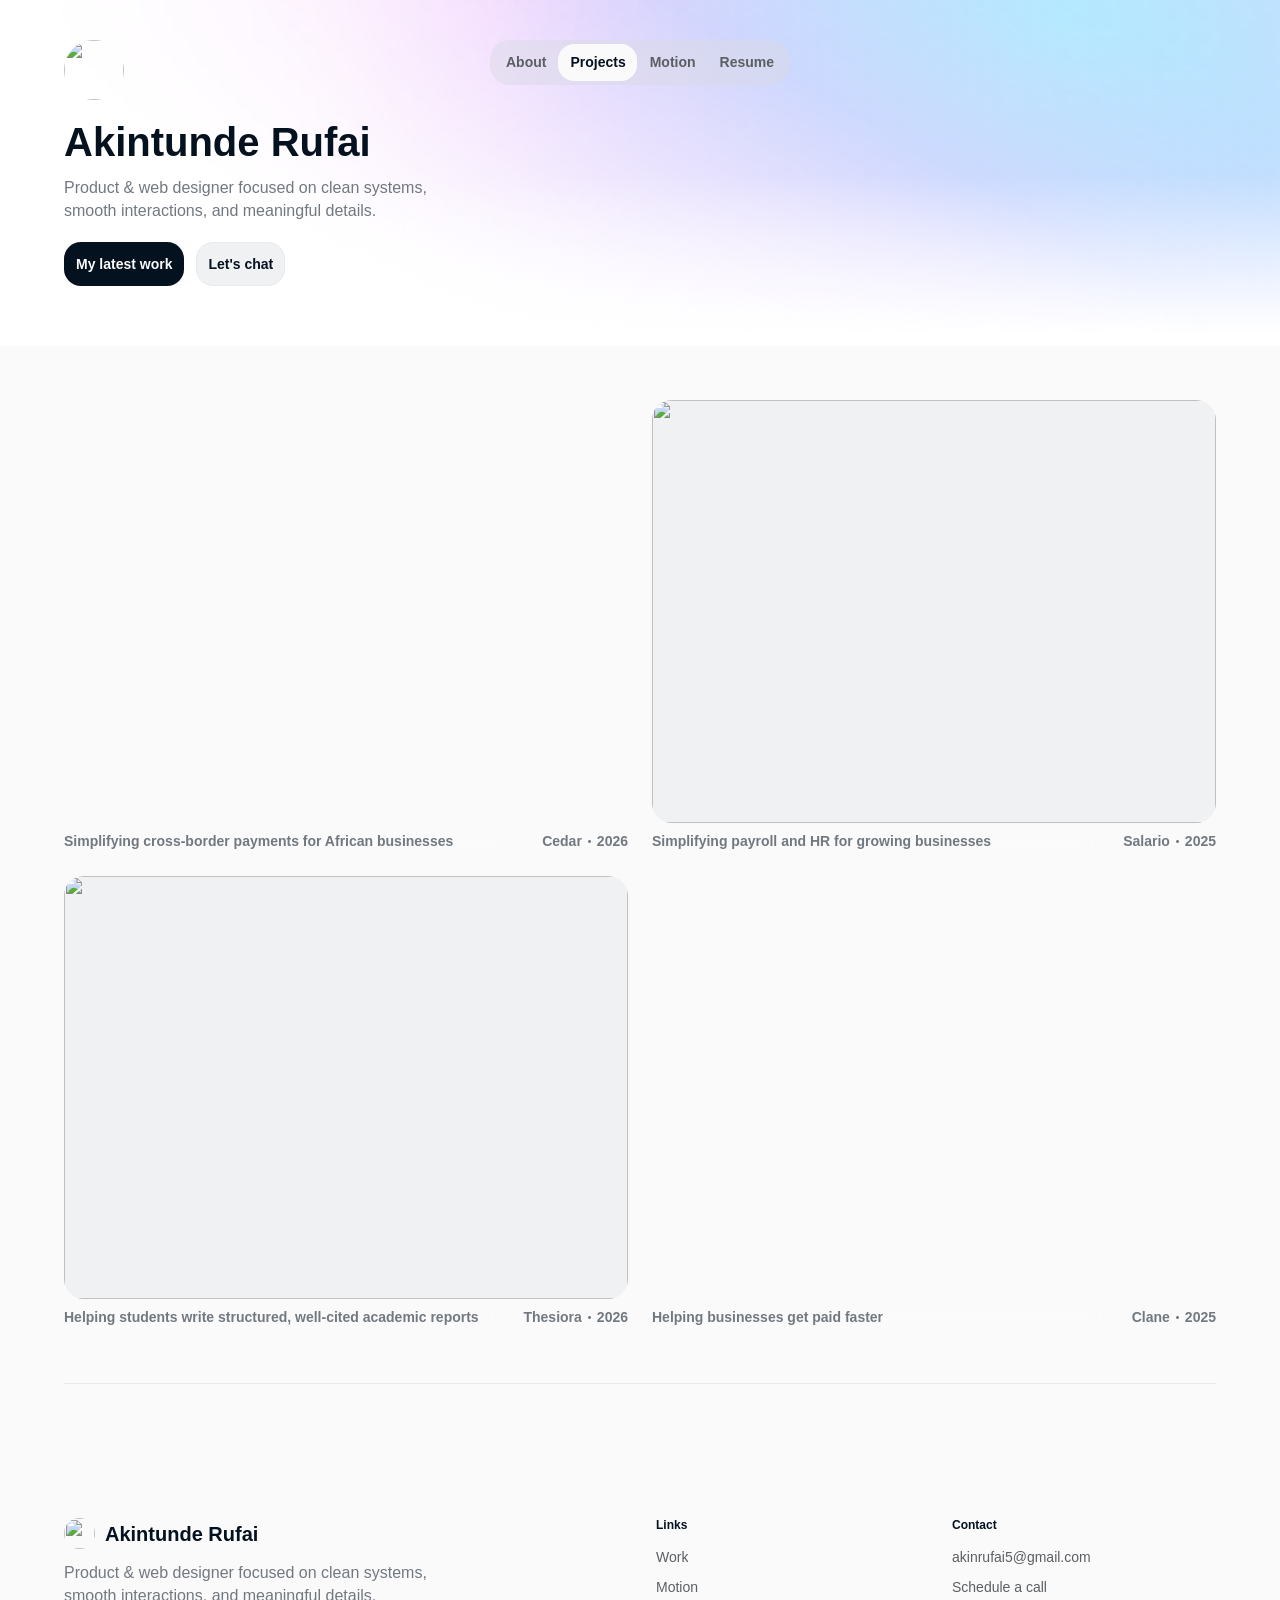
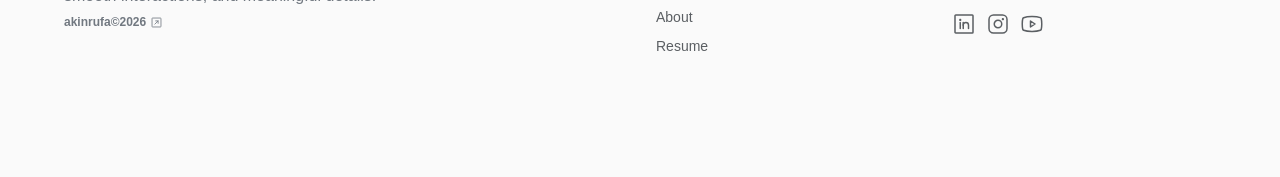
==== commit 2332540c: "Point home page to Thesiora case study; redirect old URL" ====
--- a/index.html
+++ b/index.html
@@ -146,7 +146,7 @@
     
     <!-- End of bodyStart -->
 	
-	<div id="main" data-framer-hydrate-v2="{&quot;routeId&quot;:&quot;augiA20Il&quot;,&quot;localeId&quot;:&quot;default&quot;,&quot;breakpoints&quot;:[{&quot;hash&quot;:&quot;72rtr7&quot;,&quot;mediaQuery&quot;:&quot;(min-width: 1280px)&quot;},{&quot;hash&quot;:&quot;1k6v4i9&quot;,&quot;mediaQuery&quot;:&quot;(min-width: 810px) and (max-width: 1279.98px)&quot;},{&quot;hash&quot;:&quot;nt0uom&quot;,&quot;mediaQuery&quot;:&quot;(max-width: 809.98px)&quot;},{&quot;hash&quot;:&quot;1uuckez&quot;,&quot;mediaQuery&quot;:&quot;(max-width: 809.98px)&quot;},{&quot;hash&quot;:&quot;1w0lp1a&quot;,&quot;mediaQuery&quot;:&quot;(min-width: 810px) and (max-width: 1279.98px)&quot;},{&quot;hash&quot;:&quot;17pcg4t&quot;,&quot;mediaQuery&quot;:&quot;(min-width: 1280px)&quot;}]}" data-framer-ssr-released-at="2026-11-04T19:14:31.397Z" data-framer-page-optimized-at="2026-11-08T10:59:11.104Z" data-framer-generated-page=""><!--$--><style data-framer-html-style="">:root body { background: var(--token-f7afab8f-991d-426d-a212-51d8456d5a36, rgb(252, 252, 252)); }</style><div class="framer-BjMPM framer-BN5Le framer-eHXXF framer-17pcg4t" data-layout-template="true" style="min-height:100vh;width:auto"><div class="ssr-variant"><div class="framer-thrm37-container" data-framer-appear-id="thrm37" data-framer-layout-hint-center-x="true" style="opacity:0.001;transform:translateX(-50%) translateY(-86px)"><header class="framer-ra46y framer-eindb4 framer-v-eindb4" data-framer-name="Projects" draggable="false" style="backdrop-filter:blur(10px);background-color:var(--token-cdb66762-cb0e-4cf9-ab9a-044fe285d91e, rgba(218, 218, 230, 0.5));-webkit-backdrop-filter:blur(10px);border-bottom-left-radius:20px;border-bottom-right-radius:20px;border-top-left-radius:20px;border-top-right-radius:20px"><!--$--><div class="framer-1faao5e-container" draggable="false"><!--$--><a class="framer-z0vyw framer-Uo8Yv framer-hhjkou framer-v-qelk1w framer-1lum07a" data-framer-name="Inactive" href="about.html"><div class="framer-63kunw" draggable="false" data-framer-component-type="RichTextContainer" style="--extracted-r6o4lv:var(--token-c0bda9fa-b03d-46d8-a14f-e38c505de169, rgb(91, 95, 99));transform:none"><p class="framer-text framer-styles-preset-29mx3t" data-styles-preset="KSv8TCPWH" dir="auto" style="--framer-text-color:var(--extracted-r6o4lv, var(--token-c0bda9fa-b03d-46d8-a14f-e38c505de169, rgb(91, 95, 99)))">About</p></div></a><!--/$--></div><!--/$--><!--$--><div class="framer-vfsy4m-container" draggable="false"><!--$--><a class="framer-z0vyw framer-Uo8Yv framer-hhjkou framer-v-hhjkou framer-1lum07a" data-framer-name="Active" href="index.html" data-framer-page-link-current="true"><div class="framer-1eelhx5" data-framer-appear-id="1eelhx5" data-framer-name="Tab BG" style="backdrop-filter:blur(10px);background-color:var(--token-f7afab8f-991d-426d-a212-51d8456d5a36, rgb(252, 252, 252));-webkit-backdrop-filter:blur(10px);will-change:transform;border-bottom-left-radius:16px;border-bottom-right-radius:16px;border-top-left-radius:16px;border-top-right-radius:16px;opacity:0.001;transform:scale(0.6)"></div><div class="framer-63kunw" draggable="false" data-framer-component-type="RichTextContainer" style="--extracted-r6o4lv:var(--token-28627c14-8287-467f-acdb-39bd94c81ffc, rgb(4, 17, 31));transform:none"><p class="framer-text framer-styles-preset-29mx3t" data-styles-preset="KSv8TCPWH" dir="auto" style="--framer-text-color:var(--extracted-r6o4lv, var(--token-28627c14-8287-467f-acdb-39bd94c81ffc, rgb(4, 17, 31)))">Projects</p></div></a><!--/$--></div><!--/$--><!--$--><div class="framer-1v61xz0-container" draggable="false"><!--$--><a class="framer-z0vyw framer-Uo8Yv framer-hhjkou framer-v-qelk1w framer-1lum07a" data-framer-name="Inactive" href="experiments.html"><div class="framer-63kunw" draggable="false" data-framer-component-type="RichTextContainer" style="--extracted-r6o4lv:var(--token-c0bda9fa-b03d-46d8-a14f-e38c505de169, rgb(91, 95, 99));transform:none"><p class="framer-text framer-styles-preset-29mx3t" data-styles-preset="KSv8TCPWH" dir="auto" style="--framer-text-color:var(--extracted-r6o4lv, var(--token-c0bda9fa-b03d-46d8-a14f-e38c505de169, rgb(91, 95, 99)))">Motion</p></div></a><!--/$--></div><!--/$--><!--$--><div class="framer-16ksqx2-container" draggable="false"><!--$--><a class="framer-z0vyw framer-Uo8Yv framer-hhjkou framer-v-qelk1w framer-1lum07a" data-framer-name="Inactive" href="resume.html"><div class="framer-63kunw" draggable="false" data-framer-component-type="RichTextContainer" style="--extracted-r6o4lv:var(--token-c0bda9fa-b03d-46d8-a14f-e38c505de169, rgb(91, 95, 99));transform:none"><p class="framer-text framer-styles-preset-29mx3t" data-styles-preset="KSv8TCPWH" dir="auto" style="--framer-text-color:var(--extracted-r6o4lv, var(--token-c0bda9fa-b03d-46d8-a14f-e38c505de169, rgb(91, 95, 99)))">Resume</p></div></a><!--/$--></div><!--/$--></header></div></div><div class="framer-t0kt0g" data-framer-name="Hero"><div class="framer-np5svu-container"><div class="framer-2y3Cp framer-1yj34l4 framer-v-5mkqcx" data-framer-name="Sky" style="height:100%;width:100%"><div class="framer-v49558" data-framer-appear-id="v49558" data-framer-name="Sky" style="mask:linear-gradient(0deg, rgba(0,0,0,0) 39%, rgb(0, 0, 0) 68%, rgba(0,0,0,1) 100%) add;-webkit-mask:linear-gradient(0deg, rgba(0,0,0,0) 39%, rgb(0, 0, 0) 68%, rgba(0,0,0,1) 100%) add;will-change:transform;opacity:0.001;transform:none"><div class="framer-1qq1xic" style="mask:linear-gradient(30deg, rgba(0,0,0,0) 38%, rgb(0, 0, 0) 72.07207207207207%, rgba(0,0,0,1) 100%) add;-webkit-mask:linear-gradient(30deg, rgba(0,0,0,0) 38%, rgb(0, 0, 0) 72.07207207207207%, rgba(0,0,0,1) 100%) add"><div class="framer-16fo2lz-container"><div data-framer-component-type="Shader" style="display:block;flex:0 0 auto;width:100%;height:100%;border-radius:inherit;corner-shape:inherit;overflow-x:hidden;overflow-y:hidden;transform:none"><div style="position:absolute;inset:0;width:100%;height:100%;opacity:1"><canvas style="display:block;width:100%;height:100%" draggable="false"></canvas></div></div></div></div></div></div></div><div class="framer-1mrwwjg" data-framer-name="Container"><div class="framer-1sauumn" data-framer-appear-id="1sauumn" data-framer-name="Top" style="opacity:0.001;transform:none"><div class="framer-1qjxdcd" data-framer-name="Photo"><!--$--><div class="ssr-variant"><a as="a" class="framer-1tuzmm0 framer-ayti90" data-framer-name="Portrait of a Confident Young Woman (1)" href="index.html" data-framer-page-link-current="true"><div style="position:absolute;border-radius:inherit;corner-shape:inherit;top:0;right:0;bottom:0;left:0" data-framer-background-image-wrapper="true"><img decoding="async" width="1600" height="1600" sizes="(min-width: 810px) and (max-width: 1279.98px) max(60px, 31px), (min-width: 1280px) max(60px, 31px), (max-width: 809.98px) max(52px, 31px)" srcset="https://framerusercontent.com/images/wl5eOdgXNZBauBhzQwe3j8AQ75s.jpeg?scale-down-to=512&amp;width=1600&amp;height=1600 512w,https://framerusercontent.com/images/wl5eOdgXNZBauBhzQwe3j8AQ75s.jpeg?scale-down-to=1024&amp;width=1600&amp;height=1600 1024w,https://framerusercontent.com/images/wl5eOdgXNZBauBhzQwe3j8AQ75s.jpeg?width=1600&amp;height=1600 1600w" src="https://framerusercontent.com/images/wl5eOdgXNZBauBhzQwe3j8AQ75s.jpeg?width=1600&amp;height=1600" alt="" style="display:block;width:100%;height:100%;border-radius:inherit;corner-shape:inherit;object-position:center top;object-fit:cover"></div></a></div><!--/$--></div><div class="framer-1s3ljgw" data-framer-name="Text"><div class="framer-6fcgl1" data-framer-component-type="RichTextContainer" style="transform:none"><h1 class="framer-text framer-styles-preset-13gzcji" data-styles-preset="WqNZwSSw1" dir="auto"><strong class="framer-text">Akintunde Rufai</strong></h1></div><div class="framer-fm0kd0" data-framer-name="Description"><div class="framer-1ldt5tl" data-framer-component-type="RichTextContainer" style="transform:none"><p class="framer-text framer-styles-preset-1rps2lr" data-styles-preset="oELRBbrwg" dir="auto">Product &amp; web designer focused on clean systems, smooth interactions, and meaningful details.</p></div></div></div><div class="framer-19bdq8i" data-framer-name="Buttons"><!--$--><div class="ssr-variant hidden-1uuckez"><div class="framer-5ch8k7-container"><!--$--><a class="framer-Nnyv0 framer-Uo8Yv framer-1njonpw framer-v-1njonpw framer-sjyp0w" data-framer-name="Primary star" href="case-studies/cedar-cross-border-payments.html" tabindex="0" style="--border-bottom-width:0px;--border-color:rgba(0, 0, 0, 0);--border-left-width:0px;--border-right-width:0px;--border-style:solid;--border-top-width:0px;--corner-shape-fallback:0.843;background-color:var(--token-b154a72e-860a-4a47-bda7-177605c8df0c, rgb(4, 17, 31));corner-shape:superellipse(1.3);border-bottom-left-radius:calc(20px*var(--one-if-corner-shape-supported,var(--corner-shape-fallback,1)));border-bottom-right-radius:calc(20px*var(--one-if-corner-shape-supported,var(--corner-shape-fallback,1)));border-top-left-radius:calc(20px*var(--one-if-corner-shape-supported,var(--corner-shape-fallback,1)));border-top-right-radius:calc(20px*var(--one-if-corner-shape-supported,var(--corner-shape-fallback,1)))"><div class="framer-8bdnlb" data-framer-name="BG" style="background:linear-gradient(112deg, rgba(255, 255, 255, 0.4) -21%, rgba(255, 255, 255, 0) 100%);opacity:0"></div><div class="framer-1f2xesy" data-framer-component-type="RichTextContainer" style="--extracted-r6o4lv:var(--token-f7afab8f-991d-426d-a212-51d8456d5a36, rgb(252, 252, 252));--framer-link-text-color:rgb(0, 153, 255);--framer-link-text-decoration:underline;transform:none"><p class="framer-text framer-styles-preset-29mx3t" data-styles-preset="KSv8TCPWH" dir="auto" style="--framer-text-color:var(--extracted-r6o4lv, var(--token-f7afab8f-991d-426d-a212-51d8456d5a36, rgb(252, 252, 252)))">My latest work</p></div></a><!--/$--></div></div><div class="ssr-variant hidden-1w0lp1a hidden-17pcg4t"><div class="framer-5ch8k7-container"><!--$--><a class="framer-Nnyv0 framer-Uo8Yv framer-1njonpw framer-v-1nxnfxk framer-sjyp0w" data-framer-name="Primary Mobile" href="case-studies/cedar-cross-border-payments.html" tabindex="0" style="--border-bottom-width:0px;--border-color:rgba(0, 0, 0, 0);--border-left-width:0px;--border-right-width:0px;--border-style:solid;--border-top-width:0px;--corner-shape-fallback:0.843;background-color:var(--token-b154a72e-860a-4a47-bda7-177605c8df0c, rgb(4, 17, 31));corner-shape:superellipse(1.3);border-bottom-left-radius:calc(20px*var(--one-if-corner-shape-supported,var(--corner-shape-fallback,1)));border-bottom-right-radius:calc(20px*var(--one-if-corner-shape-supported,var(--corner-shape-fallback,1)));border-top-left-radius:calc(20px*var(--one-if-corner-shape-supported,var(--corner-shape-fallback,1)));border-top-right-radius:calc(20px*var(--one-if-corner-shape-supported,var(--corner-shape-fallback,1)))"><div class="framer-8bdnlb" data-framer-name="BG" style="background:linear-gradient(112deg, rgba(255, 255, 255, 0.4) -21%, rgba(255, 255, 255, 0) 100%);opacity:0"></div><div class="framer-1f2xesy" data-framer-component-type="RichTextContainer" style="--extracted-r6o4lv:var(--token-f7afab8f-991d-426d-a212-51d8456d5a36, rgb(252, 252, 252));--framer-link-text-color:rgb(0, 153, 255);--framer-link-text-decoration:underline;transform:none"><p class="framer-text framer-styles-preset-29mx3t" data-styles-preset="KSv8TCPWH" dir="auto" style="--framer-text-color:var(--extracted-r6o4lv, var(--token-f7afab8f-991d-426d-a212-51d8456d5a36, rgb(252, 252, 252)))">My latest work</p></div></a><!--/$--></div></div><!--/$--><div class="ssr-variant hidden-1uuckez"><div class="framer-1eurps6-container"><!--$--><a class="framer-Nnyv0 framer-Uo8Yv framer-1njonpw framer-v-3og9q0 framer-sjyp0w" data-framer-name="Secondary Call" data-border="true" href="https://calendly.com/akintundeismail/30min" target="_blank" tabindex="0" style="--border-bottom-width:1px;--border-color:var(--token-1f1a3fc8-2220-4609-92ac-b2836646b5f8, rgb(232, 234, 237));--border-left-width:1px;--border-right-width:1px;--border-style:solid;--border-top-width:1px;--corner-shape-fallback:0.843;background-color:var(--token-048c6eab-54bc-412c-9612-b27a36668a5b, rgb(240, 241, 243));corner-shape:superellipse(1.3);border-bottom-left-radius:calc(20px*var(--one-if-corner-shape-supported,var(--corner-shape-fallback,1)));border-bottom-right-radius:calc(20px*var(--one-if-corner-shape-supported,var(--corner-shape-fallback,1)));border-top-left-radius:calc(20px*var(--one-if-corner-shape-supported,var(--corner-shape-fallback,1)));border-top-right-radius:calc(20px*var(--one-if-corner-shape-supported,var(--corner-shape-fallback,1)))"><div class="framer-8bdnlb" data-framer-name="BG" style="background:linear-gradient(112deg, rgba(255, 255, 255, 0.4) -21%, rgba(255, 255, 255, 0) 100%);opacity:0"></div><div class="framer-1f2xesy" data-framer-component-type="RichTextContainer" style="--extracted-r6o4lv:var(--token-b154a72e-860a-4a47-bda7-177605c8df0c, rgb(4, 17, 31));--framer-link-text-color:rgb(0, 153, 255);--framer-link-text-decoration:underline;transform:none"><p class="framer-text framer-styles-preset-29mx3t" data-styles-preset="KSv8TCPWH" dir="auto" style="--framer-text-color:var(--extracted-r6o4lv, var(--token-b154a72e-860a-4a47-bda7-177605c8df0c, rgb(4, 17, 31)))">Let's chat</p></div></a><!--/$--></div></div><div class="ssr-variant hidden-1w0lp1a hidden-17pcg4t"><div class="framer-1eurps6-container"><!--$--><a class="framer-Nnyv0 framer-Uo8Yv framer-1njonpw framer-v-pleg7i framer-sjyp0w" data-framer-name="Secondary Mobile" data-border="true" href="https://calendly.com/akintundeismail/30min" target="_blank" tabindex="0" style="--border-bottom-width:1px;--border-color:var(--token-1f1a3fc8-2220-4609-92ac-b2836646b5f8, rgb(232, 234, 237));--border-left-width:1px;--border-right-width:1px;--border-style:solid;--border-top-width:1px;--corner-shape-fallback:0.843;background-color:var(--token-048c6eab-54bc-412c-9612-b27a36668a5b, rgb(240, 241, 243));corner-shape:superellipse(1.3);border-bottom-left-radius:calc(20px*var(--one-if-corner-shape-supported,var(--corner-shape-fallback,1)));border-bottom-right-radius:calc(20px*var(--one-if-corner-shape-supported,var(--corner-shape-fallback,1)));border-top-left-radius:calc(20px*var(--one-if-corner-shape-supported,var(--corner-shape-fallback,1)));border-top-right-radius:calc(20px*var(--one-if-corner-shape-supported,var(--corner-shape-fallback,1)))"><div class="framer-8bdnlb" data-framer-name="BG" style="background:linear-gradient(112deg, rgba(255, 255, 255, 0.4) -21%, rgba(255, 255, 255, 0) 100%);opacity:0"></div><div class="framer-1f2xesy" data-framer-component-type="RichTextContainer" style="--extracted-r6o4lv:var(--token-28627c14-8287-467f-acdb-39bd94c81ffc, rgb(4, 17, 31));--framer-link-text-color:rgb(0, 153, 255);--framer-link-text-decoration:underline;transform:none"><p class="framer-text framer-styles-preset-29mx3t" data-styles-preset="KSv8TCPWH" dir="auto" style="--framer-text-color:var(--extracted-r6o4lv, var(--token-28627c14-8287-467f-acdb-39bd94c81ffc, rgb(4, 17, 31)))">Let's chat</p></div></a><!--/$--></div></div></div></div></div></div><style data-framer-html-style="">html body { background: var(--token-f7afab8f-991d-426d-a212-51d8456d5a36, rgb(252, 252, 252)); }</style><div data-framer-root="" class="framer-eDR3E framer-FdKjy framer-72rtr7" style="min-height:100vh;width:auto;display:contents"><div class="framer-1bxfqfz" data-framer-name="Main"><section class="framer-11hkorx" data-framer-name="Case Studies" id="case-studies"><div class="framer-88ljfy" data-framer-name="Container"><div class="framer-q9qzis"><!--$--><div class="framer-1ujhrxs"><!--$--><div class="ssr-variant hidden-nt0uom"><div class="framer-1eabirs-container" data-framer-appear-id="1eabirs-0" style="opacity:0.001;transform:translateY(10px) scale(0.9)"><!--$--><a mfnuhxixt="Check the story →" class="framer-Q7SKL framer-Uo8Yv framer-1waqp66 framer-v-1waqp66 framer-5n9h0u" data-framer-name="Desktop" href="case-studies/cedar-cross-border-payments.html" style="width:100%"><div class="framer-18ut0r5" data-framer-name="Container" style="border-bottom-left-radius:20px;border-bottom-right-radius:20px;border-top-left-radius:20px;border-top-right-radius:20px"><div class="framer-1fbus7o-container" data-framer-name="Image or video" name="Image or video" style="transform:none"><div name="Image or video" class="framer-x6104 framer-Uo8Yv framer-9cv5wz framer-v-yzfps0" data-framer-name="4:3" style="--q99nl8:flex-start;width:100%;opacity:1"><div class="framer-2r9std" data-framer-name="Video" style="border-bottom-left-radius:0px;border-bottom-right-radius:0px;border-top-left-radius:0px;border-top-right-radius:0px"><div class="framer-1sm8yak-container"><!--$--><video src="https://framerusercontent.com/assets/ihNjDwd2UudddTuKdOKu7vt39k.mp4" loop="" preload="none" poster="https://framerusercontent.com/images/hrBPekloYExrx62KbPgiBQWnkQ.png?width=1974&amp;height=1481" muted="" playsinline="" style="cursor:auto;width:100%;height:100%;border-radius:0px;display:block;object-fit:cover;background-color:rgba(0, 0, 0, 0);object-position:50% 50%"></video><!--/$--></div></div></div></div></div><div class="framer-1rqurht"><div class="framer-1b7jxfl" data-framer-name="Tags" style="backdrop-filter:blur(10px);-webkit-backdrop-filter:blur(10px)"><div class="framer-1ong0g0" data-framer-component-type="RichTextContainer" style="transform:none"><p class="framer-text framer-styles-preset-29mx3t" data-styles-preset="KSv8TCPWH" dir="auto">Simplifying cross-border payments for African businesses</p></div></div><div class="framer-13ry9on" data-framer-name="Tags" style="backdrop-filter:blur(10px);-webkit-backdrop-filter:blur(10px)"><div class="framer-1hzk3y" data-framer-component-type="RichTextContainer" style="--extracted-r6o4lv:var(--token-51d11642-d88a-481a-9928-4807c91d56bc, rgb(113, 120, 128));transform:none"><p class="framer-text framer-styles-preset-29mx3t" data-styles-preset="KSv8TCPWH" dir="auto" style="--framer-text-color:var(--extracted-r6o4lv, var(--token-51d11642-d88a-481a-9928-4807c91d56bc, rgb(113, 120, 128)))">Cedar</p></div><div data-framer-component-type="SVG" class="framer-1gmd9rt" aria-hidden="true" style="image-rendering:pixelated;flex-shrink:0"><div class="svgContainer" style="width:100%;height:100%;aspect-ratio:inherit"><svg style="width:100%;height:100%;"><use href="#svg-738611678_326"></use></svg></div></div><div class="framer-1djifl1" data-framer-component-type="RichTextContainer" style="--extracted-r6o4lv:var(--token-51d11642-d88a-481a-9928-4807c91d56bc, rgb(113, 120, 128));transform:none"><p class="framer-text framer-styles-preset-29mx3t" data-styles-preset="KSv8TCPWH" dir="auto" style="--framer-text-color:var(--extracted-r6o4lv, var(--token-51d11642-d88a-481a-9928-4807c91d56bc, rgb(113, 120, 128)))">2026</p></div></div></div></a><!--/$--></div></div><div class="ssr-variant hidden-1k6v4i9 hidden-72rtr7"><div class="framer-1eabirs-container" data-framer-appear-id="1eabirs-0" style="opacity:0.001;transform:translateY(10px) scale(0.9)"><!--$--><a mfnuhxixt="Check the story →" class="framer-Q7SKL framer-Uo8Yv framer-1waqp66 framer-v-ez2rhg framer-5n9h0u" data-framer-name="Mobile" href="case-studies/cedar-cross-border-payments.html" style="width:100%"><div class="framer-18ut0r5" data-framer-name="Container" style="border-bottom-left-radius:8px;border-bottom-right-radius:8px;border-top-left-radius:8px;border-top-right-radius:8px"><div class="framer-1fbus7o-container" data-framer-name="Image or video" name="Image or video" style="transform:none"><div name="Image or video" class="framer-x6104 framer-Uo8Yv framer-9cv5wz framer-v-yzfps0" data-framer-name="4:3" style="--q99nl8:flex-start;width:100%;opacity:1"><div class="framer-2r9std" data-framer-name="Video" style="border-bottom-left-radius:0px;border-bottom-right-radius:0px;border-top-left-radius:0px;border-top-right-radius:0px"><div class="framer-1sm8yak-container"><!--$--><video src="https://framerusercontent.com/assets/ihNjDwd2UudddTuKdOKu7vt39k.mp4" loop="" preload="none" poster="https://framerusercontent.com/images/hrBPekloYExrx62KbPgiBQWnkQ.png?width=1974&amp;height=1481" muted="" playsinline="" style="cursor:auto;width:100%;height:100%;border-radius:0px;display:block;object-fit:cover;background-color:rgba(0, 0, 0, 0);object-position:50% 50%"></video><!--/$--></div></div></div></div></div><div class="framer-1rqurht"><div class="framer-1b7jxfl" data-framer-name="Tags" style="backdrop-filter:blur(10px);-webkit-backdrop-filter:blur(10px)"><div class="framer-1ong0g0" data-framer-component-type="RichTextContainer" style="transform:none"><p class="framer-text framer-styles-preset-29mx3t" data-styles-preset="KSv8TCPWH" dir="auto">Simplifying cross-border payments for African businesses</p></div></div></div></a><!--/$--></div></div><!--/$--></div><div class="framer-1ujhrxs"><!--$--><div class="ssr-variant hidden-nt0uom"><div class="framer-1eabirs-container" data-framer-appear-id="1eabirs-1" style="opacity:0.001;transform:translateY(10px) scale(0.9)"><!--$--><a mfnuhxixt="Check the story →" class="framer-Q7SKL framer-Uo8Yv framer-1waqp66 framer-v-1waqp66 framer-5n9h0u" data-framer-name="Desktop" href="case-studies/salario-payroll-and-hr.html" style="width:100%"><div class="framer-18ut0r5" data-framer-name="Container" style="border-bottom-left-radius:20px;border-bottom-right-radius:20px;border-top-left-radius:20px;border-top-right-radius:20px"><div class="framer-1fbus7o-container" data-framer-name="Image or video" name="Image or video" style="transform:none"><div name="Image or video" class="framer-x6104 framer-Uo8Yv framer-9cv5wz framer-v-yzfps0" data-framer-name="4:3" style="--q99nl8:flex-start;width:100%;opacity:1"><div class="framer-zf4qai" data-framer-name="Image Container" style="border-bottom-left-radius:0px;border-bottom-right-radius:0px;border-top-left-radius:0px;border-top-right-radius:0px"><div class="framer-1bwzoze" data-framer-name="Background" style="background-color:var(--token-a28f7f0c-c9e5-4bf0-b0db-e724b985a12f, rgb(240, 241, 243));border-bottom-left-radius:0px;border-bottom-right-radius:0px;border-top-left-radius:0px;border-top-right-radius:0px"></div><div class="framer-cgue1w" data-framer-name="Image" style="border-bottom-left-radius:0px;border-bottom-right-radius:0px;border-top-left-radius:0px;border-top-right-radius:0px"><div style="position:absolute;border-radius:inherit;corner-shape:inherit;top:0;right:0;bottom:0;left:0" data-framer-background-image-wrapper="true"><img decoding="async" width="2961" height="2222" sizes="(min-width: 1280px) max((min(max(100vw, 1px), 1280px) - 152px) / 2, 50px), (max-width: 809.98px) max(min(max(100vw, 1px), 1280px) - 40px, 50px), (min-width: 810px) and (max-width: 1279.98px) max((min(max(100vw, 1px), 1280px) - 104px) / 2, 50px)" srcset="https://framerusercontent.com/images/knQhGJszNMUlNSSv7aHSrbPg6s.png?scale-down-to=512&amp;width=2961&amp;height=2222 512w,https://framerusercontent.com/images/knQhGJszNMUlNSSv7aHSrbPg6s.png?scale-down-to=1024&amp;width=2961&amp;height=2222 1024w,https://framerusercontent.com/images/knQhGJszNMUlNSSv7aHSrbPg6s.png?scale-down-to=2048&amp;width=2961&amp;height=2222 2048w,https://framerusercontent.com/images/knQhGJszNMUlNSSv7aHSrbPg6s.png?width=2961&amp;height=2222 2961w" src="https://framerusercontent.com/images/knQhGJszNMUlNSSv7aHSrbPg6s.png?width=2961&amp;height=2222" alt="" style="display:block;width:100%;height:100%;border-radius:inherit;corner-shape:inherit;object-position:center;object-fit:cover"></div></div></div></div></div></div><div class="framer-1rqurht"><div class="framer-1b7jxfl" data-framer-name="Tags" style="backdrop-filter:blur(10px);-webkit-backdrop-filter:blur(10px)"><div class="framer-1ong0g0" data-framer-component-type="RichTextContainer" style="transform:none"><p class="framer-text framer-styles-preset-29mx3t" data-styles-preset="KSv8TCPWH" dir="auto">Simplifying payroll and HR for growing businesses</p></div></div><div class="framer-13ry9on" data-framer-name="Tags" style="backdrop-filter:blur(10px);-webkit-backdrop-filter:blur(10px)"><div class="framer-1hzk3y" data-framer-component-type="RichTextContainer" style="--extracted-r6o4lv:var(--token-51d11642-d88a-481a-9928-4807c91d56bc, rgb(113, 120, 128));transform:none"><p class="framer-text framer-styles-preset-29mx3t" data-styles-preset="KSv8TCPWH" dir="auto" style="--framer-text-color:var(--extracted-r6o4lv, var(--token-51d11642-d88a-481a-9928-4807c91d56bc, rgb(113, 120, 128)))">Salario</p></div><div data-framer-component-type="SVG" class="framer-1gmd9rt" aria-hidden="true" style="image-rendering:pixelated;flex-shrink:0"><div class="svgContainer" style="width:100%;height:100%;aspect-ratio:inherit"><svg style="width:100%;height:100%;"><use href="#svg-738611678_326"></use></svg></div></div><div class="framer-1djifl1" data-framer-component-type="RichTextContainer" style="--extracted-r6o4lv:var(--token-51d11642-d88a-481a-9928-4807c91d56bc, rgb(113, 120, 128));transform:none"><p class="framer-text framer-styles-preset-29mx3t" data-styles-preset="KSv8TCPWH" dir="auto" style="--framer-text-color:var(--extracted-r6o4lv, var(--token-51d11642-d88a-481a-9928-4807c91d56bc, rgb(113, 120, 128)))">2025</p></div></div></div></a><!--/$--></div></div><div class="ssr-variant hidden-1k6v4i9 hidden-72rtr7"><div class="framer-1eabirs-container" data-framer-appear-id="1eabirs-1" style="opacity:0.001;transform:translateY(10px) scale(0.9)"><!--$--><a mfnuhxixt="Check the story →" class="framer-Q7SKL framer-Uo8Yv framer-1waqp66 framer-v-ez2rhg framer-5n9h0u" data-framer-name="Mobile" href="case-studies/salario-payroll-and-hr.html" style="width:100%"><div class="framer-18ut0r5" data-framer-name="Container" style="border-bottom-left-radius:8px;border-bottom-right-radius:8px;border-top-left-radius:8px;border-top-right-radius:8px"><div class="framer-1fbus7o-container" data-framer-name="Image or video" name="Image or video" style="transform:none"><div name="Image or video" class="framer-x6104 framer-Uo8Yv framer-9cv5wz framer-v-yzfps0" data-framer-name="4:3" style="--q99nl8:flex-start;width:100%;opacity:1"><div class="framer-zf4qai" data-framer-name="Image Container" style="border-bottom-left-radius:0px;border-bottom-right-radius:0px;border-top-left-radius:0px;border-top-right-radius:0px"><div class="framer-1bwzoze" data-framer-name="Background" style="background-color:var(--token-a28f7f0c-c9e5-4bf0-b0db-e724b985a12f, rgb(240, 241, 243));border-bottom-left-radius:0px;border-bottom-right-radius:0px;border-top-left-radius:0px;border-top-right-radius:0px"></div><div class="framer-cgue1w" data-framer-name="Image" style="border-bottom-left-radius:0px;border-bottom-right-radius:0px;border-top-left-radius:0px;border-top-right-radius:0px"><div style="position:absolute;border-radius:inherit;corner-shape:inherit;top:0;right:0;bottom:0;left:0" data-framer-background-image-wrapper="true"><img decoding="async" width="2961" height="2222" sizes="(min-width: 1280px) max((min(max(100vw, 1px), 1280px) - 152px) / 2, 50px), (max-width: 809.98px) max(min(max(100vw, 1px), 1280px) - 40px, 50px), (min-width: 810px) and (max-width: 1279.98px) max((min(max(100vw, 1px), 1280px) - 104px) / 2, 50px)" srcset="https://framerusercontent.com/images/knQhGJszNMUlNSSv7aHSrbPg6s.png?scale-down-to=512&amp;width=2961&amp;height=2222 512w,https://framerusercontent.com/images/knQhGJszNMUlNSSv7aHSrbPg6s.png?scale-down-to=1024&amp;width=2961&amp;height=2222 1024w,https://framerusercontent.com/images/knQhGJszNMUlNSSv7aHSrbPg6s.png?scale-down-to=2048&amp;width=2961&amp;height=2222 2048w,https://framerusercontent.com/images/knQhGJszNMUlNSSv7aHSrbPg6s.png?width=2961&amp;height=2222 2961w" src="https://framerusercontent.com/images/knQhGJszNMUlNSSv7aHSrbPg6s.png?width=2961&amp;height=2222" alt="" style="display:block;width:100%;height:100%;border-radius:inherit;corner-shape:inherit;object-position:center;object-fit:cover"></div></div></div></div></div></div><div class="framer-1rqurht"><div class="framer-1b7jxfl" data-framer-name="Tags" style="backdrop-filter:blur(10px);-webkit-backdrop-filter:blur(10px)"><div class="framer-1ong0g0" data-framer-component-type="RichTextContainer" style="transform:none"><p class="framer-text framer-styles-preset-29mx3t" data-styles-preset="KSv8TCPWH" dir="auto">Simplifying payroll and HR for growing businesses</p></div></div></div></a><!--/$--></div></div><!--/$--></div><div class="framer-1ujhrxs"><!--$--><div class="ssr-variant hidden-nt0uom"><div class="framer-1eabirs-container" data-framer-appear-id="1eabirs-2" style="opacity:0.001;transform:translateY(10px) scale(0.9)"><!--$--><a mfnuhxixt="Check the story →" class="framer-Q7SKL framer-Uo8Yv framer-1waqp66 framer-v-1waqp66 framer-5n9h0u" data-framer-name="Desktop" href="case-studies/clearer-outsourcing.html" style="width:100%"><div class="framer-18ut0r5" data-framer-name="Container" style="border-bottom-left-radius:20px;border-bottom-right-radius:20px;border-top-left-radius:20px;border-top-right-radius:20px"><div class="framer-1fbus7o-container" data-framer-name="Image or video" name="Image or video" style="transform:none"><div name="Image or video" class="framer-x6104 framer-Uo8Yv framer-9cv5wz framer-v-yzfps0" data-framer-name="4:3" style="--q99nl8:flex-start;width:100%;opacity:1"><div class="framer-zf4qai" data-framer-name="Image Container" style="border-bottom-left-radius:0px;border-bottom-right-radius:0px;border-top-left-radius:0px;border-top-right-radius:0px"><div class="framer-1bwzoze" data-framer-name="Background" style="background-color:var(--token-a28f7f0c-c9e5-4bf0-b0db-e724b985a12f, rgb(240, 241, 243));border-bottom-left-radius:0px;border-bottom-right-radius:0px;border-top-left-radius:0px;border-top-right-radius:0px"></div><div class="framer-cgue1w" data-framer-name="Image" style="border-bottom-left-radius:0px;border-bottom-right-radius:0px;border-top-left-radius:0px;border-top-right-radius:0px"><div style="position:absolute;border-radius:inherit;corner-shape:inherit;top:0;right:0;bottom:0;left:0" data-framer-background-image-wrapper="true"><img decoding="async" width="2961" height="2222" sizes="(min-width: 1280px) max((min(max(100vw, 1px), 1280px) - 152px) / 2, 50px), (max-width: 809.98px) max(min(max(100vw, 1px), 1280px) - 40px, 50px), (min-width: 810px) and (max-width: 1279.98px) max((min(max(100vw, 1px), 1280px) - 104px) / 2, 50px)" srcset="https://framerusercontent.com/images/TsPWJGQAKJmcs6GgqpVKz0g8iII.png?scale-down-to=512&amp;width=2961&amp;height=2222 512w,https://framerusercontent.com/images/TsPWJGQAKJmcs6GgqpVKz0g8iII.png?scale-down-to=1024&amp;width=2961&amp;height=2222 1024w,https://framerusercontent.com/images/TsPWJGQAKJmcs6GgqpVKz0g8iII.png?scale-down-to=2048&amp;width=2961&amp;height=2222 2048w,https://framerusercontent.com/images/TsPWJGQAKJmcs6GgqpVKz0g8iII.png?width=2961&amp;height=2222 2961w" src="https://framerusercontent.com/images/TsPWJGQAKJmcs6GgqpVKz0g8iII.png?width=2961&amp;height=2222" alt="" style="display:block;width:100%;height:100%;border-radius:inherit;corner-shape:inherit;object-position:center;object-fit:cover"></div></div></div></div></div></div><div class="framer-1rqurht"><div class="framer-1b7jxfl" data-framer-name="Tags" style="backdrop-filter:blur(10px);-webkit-backdrop-filter:blur(10px)"><div class="framer-1ong0g0" data-framer-component-type="RichTextContainer" style="transform:none"><p class="framer-text framer-styles-preset-29mx3t" data-styles-preset="KSv8TCPWH" dir="auto">Helping students write structured, well-cited academic reports</p></div></div><div class="framer-13ry9on" data-framer-name="Tags" style="backdrop-filter:blur(10px);-webkit-backdrop-filter:blur(10px)"><div class="framer-1hzk3y" data-framer-component-type="RichTextContainer" style="--extracted-r6o4lv:var(--token-51d11642-d88a-481a-9928-4807c91d56bc, rgb(113, 120, 128));transform:none"><p class="framer-text framer-styles-preset-29mx3t" data-styles-preset="KSv8TCPWH" dir="auto" style="--framer-text-color:var(--extracted-r6o4lv, var(--token-51d11642-d88a-481a-9928-4807c91d56bc, rgb(113, 120, 128)))">Thesiora</p></div><div data-framer-component-type="SVG" class="framer-1gmd9rt" aria-hidden="true" style="image-rendering:pixelated;flex-shrink:0"><div class="svgContainer" style="width:100%;height:100%;aspect-ratio:inherit"><svg style="width:100%;height:100%;"><use href="#svg-738611678_326"></use></svg></div></div><div class="framer-1djifl1" data-framer-component-type="RichTextContainer" style="--extracted-r6o4lv:var(--token-51d11642-d88a-481a-9928-4807c91d56bc, rgb(113, 120, 128));transform:none"><p class="framer-text framer-styles-preset-29mx3t" data-styles-preset="KSv8TCPWH" dir="auto" style="--framer-text-color:var(--extracted-r6o4lv, var(--token-51d11642-d88a-481a-9928-4807c91d56bc, rgb(113, 120, 128)))">2026</p></div></div></div></a><!--/$--></div></div><div class="ssr-variant hidden-1k6v4i9 hidden-72rtr7"><div class="framer-1eabirs-container" data-framer-appear-id="1eabirs-2" style="opacity:0.001;transform:translateY(10px) scale(0.9)"><!--$--><a mfnuhxixt="Check the story →" class="framer-Q7SKL framer-Uo8Yv framer-1waqp66 framer-v-ez2rhg framer-5n9h0u" data-framer-name="Mobile" href="case-studies/clearer-outsourcing.html" style="width:100%"><div class="framer-18ut0r5" data-framer-name="Container" style="border-bottom-left-radius:8px;border-bottom-right-radius:8px;border-top-left-radius:8px;border-top-right-radius:8px"><div class="framer-1fbus7o-container" data-framer-name="Image or video" name="Image or video" style="transform:none"><div name="Image or video" class="framer-x6104 framer-Uo8Yv framer-9cv5wz framer-v-yzfps0" data-framer-name="4:3" style="--q99nl8:flex-start;width:100%;opacity:1"><div class="framer-zf4qai" data-framer-name="Image Container" style="border-bottom-left-radius:0px;border-bottom-right-radius:0px;border-top-left-radius:0px;border-top-right-radius:0px"><div class="framer-1bwzoze" data-framer-name="Background" style="background-color:var(--token-a28f7f0c-c9e5-4bf0-b0db-e724b985a12f, rgb(240, 241, 243));border-bottom-left-radius:0px;border-bottom-right-radius:0px;border-top-left-radius:0px;border-top-right-radius:0px"></div><div class="framer-cgue1w" data-framer-name="Image" style="border-bottom-left-radius:0px;border-bottom-right-radius:0px;border-top-left-radius:0px;border-top-right-radius:0px"><div style="position:absolute;border-radius:inherit;corner-shape:inherit;top:0;right:0;bottom:0;left:0" data-framer-background-image-wrapper="true"><img decoding="async" width="2961" height="2222" sizes="(min-width: 1280px) max((min(max(100vw, 1px), 1280px) - 152px) / 2, 50px), (max-width: 809.98px) max(min(max(100vw, 1px), 1280px) - 40px, 50px), (min-width: 810px) and (max-width: 1279.98px) max((min(max(100vw, 1px), 1280px) - 104px) / 2, 50px)" srcset="https://framerusercontent.com/images/TsPWJGQAKJmcs6GgqpVKz0g8iII.png?scale-down-to=512&amp;width=2961&amp;height=2222 512w,https://framerusercontent.com/images/TsPWJGQAKJmcs6GgqpVKz0g8iII.png?scale-down-to=1024&amp;width=2961&amp;height=2222 1024w,https://framerusercontent.com/images/TsPWJGQAKJmcs6GgqpVKz0g8iII.png?scale-down-to=2048&amp;width=2961&amp;height=2222 2048w,https://framerusercontent.com/images/TsPWJGQAKJmcs6GgqpVKz0g8iII.png?width=2961&amp;height=2222 2961w" src="https://framerusercontent.com/images/TsPWJGQAKJmcs6GgqpVKz0g8iII.png?width=2961&amp;height=2222" alt="" style="display:block;width:100%;height:100%;border-radius:inherit;corner-shape:inherit;object-position:center;object-fit:cover"></div></div></div></div></div></div><div class="framer-1rqurht"><div class="framer-1b7jxfl" data-framer-name="Tags" style="backdrop-filter:blur(10px);-webkit-backdrop-filter:blur(10px)"><div class="framer-1ong0g0" data-framer-component-type="RichTextContainer" style="transform:none"><p class="framer-text framer-styles-preset-29mx3t" data-styles-preset="KSv8TCPWH" dir="auto">Helping students write structured, well-cited academic reports</p></div></div></div></a><!--/$--></div></div><!--/$--></div><div class="framer-1ujhrxs"><!--$--><div class="ssr-variant hidden-nt0uom"><div class="framer-1eabirs-container" data-framer-appear-id="1eabirs-3" style="opacity:0.001;transform:translateY(10px) scale(0.9)"><!--$--><a mfnuhxixt="Check the story →" class="framer-Q7SKL framer-Uo8Yv framer-1waqp66 framer-v-1waqp66 framer-5n9h0u" data-framer-name="Desktop" href="case-studies/clane-merchant-payments.html" style="width:100%"><div class="framer-18ut0r5" data-framer-name="Container" style="border-bottom-left-radius:20px;border-bottom-right-radius:20px;border-top-left-radius:20px;border-top-right-radius:20px"><div class="framer-1fbus7o-container" data-framer-name="Image or video" name="Image or video" style="transform:none"><div name="Image or video" class="framer-x6104 framer-Uo8Yv framer-9cv5wz framer-v-yzfps0" data-framer-name="4:3" style="--q99nl8:flex-start;width:100%;opacity:1"><div class="framer-2r9std" data-framer-name="Video" style="border-bottom-left-radius:0px;border-bottom-right-radius:0px;border-top-left-radius:0px;border-top-right-radius:0px"><div class="framer-1sm8yak-container"><!--$--><video src="https://framerusercontent.com/assets/G1C6gj1RQiQnN1dUenmgPXbwlg.mp4" loop="" preload="none" poster="https://framerusercontent.com/images/9uK90LTG9kXWGqgnd6cIr2Ixulo.png?width=2961&amp;height=2222" muted="" playsinline="" style="cursor:auto;width:100%;height:100%;border-radius:0px;display:block;object-fit:cover;background-color:rgba(0, 0, 0, 0);object-position:50% 50%"></video><!--/$--></div></div></div></div></div><div class="framer-1rqurht"><div class="framer-1b7jxfl" data-framer-name="Tags" style="backdrop-filter:blur(10px);-webkit-backdrop-filter:blur(10px)"><div class="framer-1ong0g0" data-framer-component-type="RichTextContainer" style="transform:none"><p class="framer-text framer-styles-preset-29mx3t" data-styles-preset="KSv8TCPWH" dir="auto">Helping businesses get paid faster</p></div></div><div class="framer-13ry9on" data-framer-name="Tags" style="backdrop-filter:blur(10px);-webkit-backdrop-filter:blur(10px)"><div class="framer-1hzk3y" data-framer-component-type="RichTextContainer" style="--extracted-r6o4lv:var(--token-51d11642-d88a-481a-9928-4807c91d56bc, rgb(113, 120, 128));transform:none"><p class="framer-text framer-styles-preset-29mx3t" data-styles-preset="KSv8TCPWH" dir="auto" style="--framer-text-color:var(--extracted-r6o4lv, var(--token-51d11642-d88a-481a-9928-4807c91d56bc, rgb(113, 120, 128)))">Clane</p></div><div data-framer-component-type="SVG" class="framer-1gmd9rt" aria-hidden="true" style="image-rendering:pixelated;flex-shrink:0"><div class="svgContainer" style="width:100%;height:100%;aspect-ratio:inherit"><svg style="width:100%;height:100%;"><use href="#svg-738611678_326"></use></svg></div></div><div class="framer-1djifl1" data-framer-component-type="RichTextContainer" style="--extracted-r6o4lv:var(--token-51d11642-d88a-481a-9928-4807c91d56bc, rgb(113, 120, 128));transform:none"><p class="framer-text framer-styles-preset-29mx3t" data-styles-preset="KSv8TCPWH" dir="auto" style="--framer-text-color:var(--extracted-r6o4lv, var(--token-51d11642-d88a-481a-9928-4807c91d56bc, rgb(113, 120, 128)))">2025</p></div></div></div></a><!--/$--></div></div><div class="ssr-variant hidden-1k6v4i9 hidden-72rtr7"><div class="framer-1eabirs-container" data-framer-appear-id="1eabirs-3" style="opacity:0.001;transform:translateY(10px) scale(0.9)"><!--$--><a mfnuhxixt="Check the story →" class="framer-Q7SKL framer-Uo8Yv framer-1waqp66 framer-v-ez2rhg framer-5n9h0u" data-framer-name="Mobile" href="case-studies/clane-merchant-payments.html" style="width:100%"><div class="framer-18ut0r5" data-framer-name="Container" style="border-bottom-left-radius:8px;border-bottom-right-radius:8px;border-top-left-radius:8px;border-top-right-radius:8px"><div class="framer-1fbus7o-container" data-framer-name="Image or video" name="Image or video" style="transform:none"><div name="Image or video" class="framer-x6104 framer-Uo8Yv framer-9cv5wz framer-v-yzfps0" data-framer-name="4:3" style="--q99nl8:flex-start;width:100%;opacity:1"><div class="framer-2r9std" data-framer-name="Video" style="border-bottom-left-radius:0px;border-bottom-right-radius:0px;border-top-left-radius:0px;border-top-right-radius:0px"><div class="framer-1sm8yak-container"><!--$--><video src="https://framerusercontent.com/assets/G1C6gj1RQiQnN1dUenmgPXbwlg.mp4" loop="" preload="none" poster="https://framerusercontent.com/images/9uK90LTG9kXWGqgnd6cIr2Ixulo.png?width=2961&amp;height=2222" muted="" playsinline="" style="cursor:auto;width:100%;height:100%;border-radius:0px;display:block;object-fit:cover;background-color:rgba(0, 0, 0, 0);object-position:50% 50%"></video><!--/$--></div></div></div></div></div><div class="framer-1rqurht"><div class="framer-1b7jxfl" data-framer-name="Tags" style="backdrop-filter:blur(10px);-webkit-backdrop-filter:blur(10px)"><div class="framer-1ong0g0" data-framer-component-type="RichTextContainer" style="transform:none"><p class="framer-text framer-styles-preset-29mx3t" data-styles-preset="KSv8TCPWH" dir="auto">Helping businesses get paid faster</p></div></div></div></a><!--/$--></div></div><!--/$--></div><!--/$--></div><div class="framer-7psd7g" data-framer-name="Divider"></div></div></section></div><div class="framer-1kkohps-container"><!--$--><div></div><!--/$--></div></div><div id="overlay"></div><div class="framer-10kbbdj"></div><div class="ssr-variant hidden-1uuckez"><div class="framer-1vqrvxk-container" style="will-change:transform;opacity:0;transform:none"><div class="ssr-variant hidden-1w0lp1a"><footer class="framer-gNpUy framer-pX0qF framer-FdKjy framer-Rs29R framer-o5n928 framer-v-o5n928" data-framer-name="Desktop" style="width:100%"><div class="framer-h5oio3" data-framer-name="Container"><div class="framer-1bi9zwa" data-framer-name="footer-column"><div class="framer-1sou8cv" data-framer-name="Top"><div class="framer-emayy" data-framer-name="Text"><div class="framer-v97acp"><div class="framer-l9mbtc" data-framer-name="Photo"><div class="framer-17qxm1m" data-framer-name="Portrait of a Confident Young Woman (1)" style="border-bottom-left-radius:85px;border-bottom-right-radius:85px;border-top-left-radius:85px;border-top-right-radius:85px"><div style="position:absolute;border-radius:inherit;corner-shape:inherit;top:0;right:0;bottom:0;left:0" data-framer-background-image-wrapper="true"><img decoding="async" width="1600" height="1600" sizes="(min-width: 810px) and (max-width: 1279.98px) max(60px, 31px), (min-width: 1280px) max(60px, 31px), (max-width: 809.98px) max(52px, 31px)" srcset="https://framerusercontent.com/images/wl5eOdgXNZBauBhzQwe3j8AQ75s.jpeg?scale-down-to=512&amp;width=1600&amp;height=1600 512w,https://framerusercontent.com/images/wl5eOdgXNZBauBhzQwe3j8AQ75s.jpeg?scale-down-to=1024&amp;width=1600&amp;height=1600 1024w,https://framerusercontent.com/images/wl5eOdgXNZBauBhzQwe3j8AQ75s.jpeg?width=1600&amp;height=1600 1600w" src="https://framerusercontent.com/images/wl5eOdgXNZBauBhzQwe3j8AQ75s.jpeg?width=1600&amp;height=1600" alt="" style="display:block;width:100%;height:100%;border-radius:inherit;corner-shape:inherit;object-position:center top;object-fit:cover"></div></div></div><div class="framer-kpvvwb" data-framer-component-type="RichTextContainer" style="--extracted-a0htzi:var(--token-28627c14-8287-467f-acdb-39bd94c81ffc, rgb(4, 17, 31));--framer-link-text-color:rgb(0, 153, 255);--framer-link-text-decoration:underline;transform:none"><h3 class="framer-text framer-styles-preset-wn04p3" data-styles-preset="QesmqopY4" dir="auto" style="--framer-text-color:var(--extracted-a0htzi, var(--token-28627c14-8287-467f-acdb-39bd94c81ffc, rgb(4, 17, 31)))"><strong class="framer-text">Akintunde Rufai</strong></h3></div></div><div class="framer-1waufrw" data-framer-name="Description"><div class="framer-1a7mpin" data-framer-component-type="RichTextContainer" style="--framer-link-text-color:rgb(0, 153, 255);--framer-link-text-decoration:underline;transform:none"><p class="framer-text framer-styles-preset-1smn5pm" data-styles-preset="aWuz3iYI_" dir="auto">Product &amp; web designer focused on clean systems, smooth interactions, and meaningful details.</p></div><!--$--><a class="framer-vjguaj framer-1b1np7u" data-framer-name="*remove" href="https://www.framer.com/@sebastianst/?via=framewave" target="_blank"><div class="framer-1qw5oct" data-framer-component-type="RichTextContainer" style="--extracted-r6o4lv:var(--token-51d11642-d88a-481a-9928-4807c91d56bc, rgb(113, 120, 128));transform:none"><p class="framer-text framer-styles-preset-1prhv0m" data-styles-preset="XrEboWehe" dir="auto" style="--framer-text-alignment:left;--framer-text-color:var(--extracted-r6o4lv, var(--token-51d11642-d88a-481a-9928-4807c91d56bc, rgb(113, 120, 128)))">akinrufa©2026</p></div><svg class="framer-C5f89 framer-at28hh" role="presentation" viewBox="0 0 24 24" style="--1m6trwb:0;--21h8s6:var(--token-51d11642-d88a-481a-9928-4807c91d56bc, rgb(113, 120, 128));--pgex8v:1.5"><use href="#2100856646"></use></svg></a><!--/$--></div></div></div></div><div class="framer-195w7jf" data-framer-name="1"><div class="framer-13q7cgk" data-framer-component-type="RichTextContainer" style="--framer-link-text-color:rgb(0, 153, 255);--framer-link-text-decoration:underline;transform:none"><p class="framer-text framer-styles-preset-1prhv0m" data-styles-preset="XrEboWehe" dir="auto">Links</p></div><div class="framer-gv5yqc" data-framer-name="Links"><!--$--><div class="framer-12u07jo-container"><!--$--><a class="framer-IQoxZ framer-2T1Tv framer-x4obbg framer-v-7wpcsz framer-1vgqs9s" data-framer-name="Footer" data-highlight="true" href="index.html" data-framer-page-link-current="true" tabindex="0"><div class="framer-13m7x96" data-framer-name="Container"><div class="framer-1uud1bm" data-framer-component-type="RichTextContainer" style="--extracted-r6o4lv:var(--token-c0bda9fa-b03d-46d8-a14f-e38c505de169, rgb(91, 95, 99));--framer-link-text-color:rgb(0, 153, 255);--framer-link-text-decoration:underline;transform:none"><p class="framer-text framer-styles-preset-1wjc5v6" data-styles-preset="UHueIzRog" dir="auto" style="--framer-text-alignment:left;--framer-text-color:var(--extracted-r6o4lv, var(--token-c0bda9fa-b03d-46d8-a14f-e38c505de169, rgb(91, 95, 99)))">Work</p></div></div></a><!--/$--></div><!--/$--><!--$--><div class="framer-12xrhmn-container"><!--$--><a class="framer-IQoxZ framer-2T1Tv framer-x4obbg framer-v-7wpcsz framer-1vgqs9s" data-framer-name="Footer" data-highlight="true" href="experiments.html" tabindex="0"><div class="framer-13m7x96" data-framer-name="Container"><div class="framer-1uud1bm" data-framer-component-type="RichTextContainer" style="--extracted-r6o4lv:var(--token-c0bda9fa-b03d-46d8-a14f-e38c505de169, rgb(91, 95, 99));--framer-link-text-color:rgb(0, 153, 255);--framer-link-text-decoration:underline;transform:none"><p class="framer-text framer-styles-preset-1wjc5v6" data-styles-preset="UHueIzRog" dir="auto" style="--framer-text-alignment:left;--framer-text-color:var(--extracted-r6o4lv, var(--token-c0bda9fa-b03d-46d8-a14f-e38c505de169, rgb(91, 95, 99)))">Motion</p></div></div></a><!--/$--></div><!--/$--><!--$--><div class="framer-llzulf-container"><!--$--><a class="framer-IQoxZ framer-2T1Tv framer-x4obbg framer-v-7wpcsz framer-1vgqs9s" data-framer-name="Footer" data-highlight="true" href="about.html" tabindex="0"><div class="framer-13m7x96" data-framer-name="Container"><div class="framer-1uud1bm" data-framer-component-type="RichTextContainer" style="--extracted-r6o4lv:var(--token-c0bda9fa-b03d-46d8-a14f-e38c505de169, rgb(91, 95, 99));--framer-link-text-color:rgb(0, 153, 255);--framer-link-text-decoration:underline;transform:none"><p class="framer-text framer-styles-preset-1wjc5v6" data-styles-preset="UHueIzRog" dir="auto" style="--framer-text-alignment:left;--framer-text-color:var(--extracted-r6o4lv, var(--token-c0bda9fa-b03d-46d8-a14f-e38c505de169, rgb(91, 95, 99)))">About</p></div></div></a><!--/$--></div><!--/$--><!--$--><div class="framer-lsk9ak-container"><!--$--><a class="framer-IQoxZ framer-2T1Tv framer-x4obbg framer-v-7wpcsz framer-1vgqs9s" data-framer-name="Footer" data-highlight="true" href="resume.html" tabindex="0"><div class="framer-13m7x96" data-framer-name="Container"><div class="framer-1uud1bm" data-framer-component-type="RichTextContainer" style="--extracted-r6o4lv:var(--token-c0bda9fa-b03d-46d8-a14f-e38c505de169, rgb(91, 95, 99));--framer-link-text-color:rgb(0, 153, 255);--framer-link-text-decoration:underline;transform:none"><p class="framer-text framer-styles-preset-1wjc5v6" data-styles-preset="UHueIzRog" dir="auto" style="--framer-text-alignment:left;--framer-text-color:var(--extracted-r6o4lv, var(--token-c0bda9fa-b03d-46d8-a14f-e38c505de169, rgb(91, 95, 99)))">Resume</p></div></div></a><!--/$--></div><!--/$--></div></div><div class="framer-13wfr7j" data-framer-name="1"><div class="framer-vwsiy7" data-framer-component-type="RichTextContainer" style="--framer-link-text-color:rgb(0, 153, 255);--framer-link-text-decoration:underline;transform:none"><p class="framer-text framer-styles-preset-1prhv0m" data-styles-preset="XrEboWehe" dir="auto">Contact</p></div><div class="framer-1ttlg5" data-framer-name="Links"><div class="framer-wznxlg-container"><div aria-label="Button for copy email" class="framer-onm3m framer-2T1Tv framer-1dabjrd framer-v-1dabjrd" data-border="true" data-framer-name="Copy" data-highlight="true" tabindex="0" style="--border-bottom-width:0px;--border-color:var(--token-c0bda9fa-b03d-46d8-a14f-e38c505de169, rgb(91, 95, 99));--border-left-width:0px;--border-right-width:0px;--border-style:solid;--border-top-width:0px;background-color:rgba(0, 0, 0, 0);corner-shape:superellipse(1);border-bottom-left-radius:0px;border-bottom-right-radius:0px;border-top-left-radius:0px;border-top-right-radius:0px"><div class="framer-1qt5twr" data-framer-name="Title"><div class="framer-1sv7l2w" data-framer-component-type="RichTextContainer" style="--extracted-r6o4lv:var(--token-c0bda9fa-b03d-46d8-a14f-e38c505de169, rgb(91, 95, 99));--framer-link-text-color:rgb(0, 153, 255);--framer-link-text-decoration:underline;opacity:1;transform:none"><p class="framer-text framer-styles-preset-1wjc5v6" data-styles-preset="UHueIzRog" dir="auto" style="--framer-text-color:var(--extracted-r6o4lv, var(--token-c0bda9fa-b03d-46d8-a14f-e38c505de169, rgb(91, 95, 99)))">akinrufai5@gmail.com</p></div></div><div class="framer-128bwb2-container" style="opacity:0"><!--$--><button type="button" height="100%" id="eVdM1TWQB" width="100%" aria-live="polite" aria-label="" style="font-family:Inter;font-weight:500;font-size:16px;line-height:1;display:inline-flex;position:relative;place-items:center;place-content:center;white-space:nowrap;background-color:var(--token-ac3294a1-928e-4824-b5e5-253c0d23872f, rgb(69, 19, 235));color:var(--token-f7afab8f-991d-426d-a212-51d8456d5a36, rgb(250, 250, 250));padding:10px;cursor:pointer;user-select:none;letter-spacing:-0.2px;-webkit-tap-highlight-color:rgba(0, 0, 0, 0);border:none;outline:none;height:100%;width:100%;border-radius:50px"><span aria-hidden="true" style="position:absolute;visibility:hidden;white-space:nowrap;pointer-events:none"></span><span style="position:relative;display:grid;place-items:center"><span style="grid-area:1 / 1;white-space:nowrap;opacity:1"></span><span aria-hidden="true" style="grid-area:1 / 1;white-space:nowrap;opacity:0">Copied!</span></span></button><!--/$--></div></div></div><div class="framer-n6dyry-container"><!--$--><a class="framer-IQoxZ framer-2T1Tv framer-x4obbg framer-v-7wpcsz framer-1vgqs9s" data-framer-name="Footer" data-highlight="true" href="https://calendly.com/akintundeismail/30min" tabindex="0"><div class="framer-13m7x96" data-framer-name="Container"><div class="framer-1uud1bm" data-framer-component-type="RichTextContainer" style="--extracted-r6o4lv:var(--token-c0bda9fa-b03d-46d8-a14f-e38c505de169, rgb(91, 95, 99));--framer-link-text-color:rgb(0, 153, 255);--framer-link-text-decoration:underline;transform:none"><p class="framer-text framer-styles-preset-1wjc5v6" data-styles-preset="UHueIzRog" dir="auto" style="--framer-text-alignment:left;--framer-text-color:var(--extracted-r6o4lv, var(--token-c0bda9fa-b03d-46d8-a14f-e38c505de169, rgb(91, 95, 99)))">Schedule a call</p></div></div></a><!--/$--></div><div class="framer-1iy7fu5" data-framer-name="Icons"><div class="framer-q4a806-container"><!--$--><a class="framer-huMl1 framer-1clrnhm framer-v-1clrnhm framer-l28od1" data-framer-name="Desktop" href="https://www.linkedin.com/in/akin-rufai/" target="_blank"><svg class="framer-qVh2c framer-2mdcte" role="presentation" viewBox="0 0 24 24" style="--1m6trwb:0;--21h8s6:var(--token-c0bda9fa-b03d-46d8-a14f-e38c505de169, rgb(91, 95, 99));--pgex8v:1.5"><use href="#4033599021"></use></svg></a><!--/$--></div><div class="framer-1jtqjm8-container"><!--$--><a class="framer-huMl1 framer-1clrnhm framer-v-1clrnhm framer-l28od1" data-framer-name="Desktop" href="https://www.instagram.com/akin_rufai/" target="_blank"><svg class="framer-SHCqu framer-2mdcte" role="presentation" viewBox="0 0 24 24" style="--1m6trwb:0;--21h8s6:var(--token-c0bda9fa-b03d-46d8-a14f-e38c505de169, rgb(91, 95, 99));--pgex8v:1.5"><use href="#942143898"></use></svg></a><!--/$--></div><div class="framer-e0b4of-container"><!--$--><a class="framer-huMl1 framer-1clrnhm framer-v-1clrnhm framer-l28od1" data-framer-name="Desktop" href="https://www.youtube.com/@akinrufai" target="_blank"><svg class="framer-KIxjp framer-2mdcte" role="presentation" viewBox="0 0 24 24" style="--1m6trwb:0;--21h8s6:var(--token-c0bda9fa-b03d-46d8-a14f-e38c505de169, rgb(91, 95, 99));--pgex8v:1.5"><use href="#3761207643"></use></svg></a><!--/$--></div></div></div></div></div></footer></div><div class="ssr-variant hidden-17pcg4t"><footer class="framer-gNpUy framer-pX0qF framer-FdKjy framer-Rs29R framer-o5n928 framer-v-mkd5tc" data-framer-name="Tablet" style="width:100%"><div class="framer-h5oio3" data-framer-name="Container"><div class="framer-1bi9zwa" data-framer-name="footer-column"><div class="framer-1sou8cv" data-framer-name="Top"><div class="framer-emayy" data-framer-name="Text"><div class="framer-v97acp"><div class="framer-l9mbtc" data-framer-name="Photo"><div class="framer-17qxm1m" data-framer-name="Portrait of a Confident Young Woman (1)" style="border-bottom-left-radius:85px;border-bottom-right-radius:85px;border-top-left-radius:85px;border-top-right-radius:85px"><div style="position:absolute;border-radius:inherit;corner-shape:inherit;top:0;right:0;bottom:0;left:0" data-framer-background-image-wrapper="true"><img decoding="async" width="1600" height="1600" sizes="(min-width: 810px) and (max-width: 1279.98px) max(60px, 31px), (min-width: 1280px) max(60px, 31px), (max-width: 809.98px) max(52px, 31px)" srcset="https://framerusercontent.com/images/wl5eOdgXNZBauBhzQwe3j8AQ75s.jpeg?scale-down-to=512&amp;width=1600&amp;height=1600 512w,https://framerusercontent.com/images/wl5eOdgXNZBauBhzQwe3j8AQ75s.jpeg?scale-down-to=1024&amp;width=1600&amp;height=1600 1024w,https://framerusercontent.com/images/wl5eOdgXNZBauBhzQwe3j8AQ75s.jpeg?width=1600&amp;height=1600 1600w" src="https://framerusercontent.com/images/wl5eOdgXNZBauBhzQwe3j8AQ75s.jpeg?width=1600&amp;height=1600" alt="" style="display:block;width:100%;height:100%;border-radius:inherit;corner-shape:inherit;object-position:center top;object-fit:cover"></div></div></div><div class="framer-kpvvwb" data-framer-component-type="RichTextContainer" style="--extracted-a0htzi:var(--token-28627c14-8287-467f-acdb-39bd94c81ffc, rgb(4, 17, 31));--framer-link-text-color:rgb(0, 153, 255);--framer-link-text-decoration:underline;transform:none"><h3 class="framer-text framer-styles-preset-wn04p3" data-styles-preset="QesmqopY4" dir="auto" style="--framer-text-color:var(--extracted-a0htzi, var(--token-28627c14-8287-467f-acdb-39bd94c81ffc, rgb(4, 17, 31)))"><strong class="framer-text">Akintunde Rufai</strong></h3></div></div><div class="framer-1waufrw" data-framer-name="Description"><div class="framer-1a7mpin" data-framer-component-type="RichTextContainer" style="--framer-link-text-color:rgb(0, 153, 255);--framer-link-text-decoration:underline;transform:none"><p class="framer-text framer-styles-preset-1smn5pm" data-styles-preset="aWuz3iYI_" dir="auto">Product &amp; web designer focused on clean systems, smooth interactions, and meaningful details.</p></div><!--$--><a class="framer-vjguaj framer-1b1np7u" data-framer-name="*remove" href="https://www.framer.com/@sebastianst/?via=framewave" target="_blank"><div class="framer-1qw5oct" data-framer-component-type="RichTextContainer" style="--extracted-r6o4lv:var(--token-51d11642-d88a-481a-9928-4807c91d56bc, rgb(113, 120, 128));transform:none"><p class="framer-text framer-styles-preset-1prhv0m" data-styles-preset="XrEboWehe" dir="auto" style="--framer-text-alignment:left;--framer-text-color:var(--extracted-r6o4lv, var(--token-51d11642-d88a-481a-9928-4807c91d56bc, rgb(113, 120, 128)))">akinrufa©2026</p></div><svg class="framer-C5f89 framer-at28hh" role="presentation" viewBox="0 0 24 24" style="--1m6trwb:0;--21h8s6:var(--token-51d11642-d88a-481a-9928-4807c91d56bc, rgb(113, 120, 128));--pgex8v:1.5"><use href="#2100856646"></use></svg></a><!--/$--></div></div></div></div><div class="framer-195w7jf" data-framer-name="1"><div class="framer-13q7cgk" data-framer-component-type="RichTextContainer" style="--framer-link-text-color:rgb(0, 153, 255);--framer-link-text-decoration:underline;transform:none"><p class="framer-text framer-styles-preset-1prhv0m" data-styles-preset="XrEboWehe" dir="auto">Links</p></div><div class="framer-gv5yqc" data-framer-name="Links"><!--$--><div class="framer-12u07jo-container"><!--$--><a class="framer-IQoxZ framer-2T1Tv framer-x4obbg framer-v-7wpcsz framer-1vgqs9s" data-framer-name="Footer" data-highlight="true" href="index.html" data-framer-page-link-current="true" tabindex="0"><div class="framer-13m7x96" data-framer-name="Container"><div class="framer-1uud1bm" data-framer-component-type="RichTextContainer" style="--extracted-r6o4lv:var(--token-c0bda9fa-b03d-46d8-a14f-e38c505de169, rgb(91, 95, 99));--framer-link-text-color:rgb(0, 153, 255);--framer-link-text-decoration:underline;transform:none"><p class="framer-text framer-styles-preset-1wjc5v6" data-styles-preset="UHueIzRog" dir="auto" style="--framer-text-alignment:left;--framer-text-color:var(--extracted-r6o4lv, var(--token-c0bda9fa-b03d-46d8-a14f-e38c505de169, rgb(91, 95, 99)))">Work</p></div></div></a><!--/$--></div><!--/$--><!--$--><div class="framer-12xrhmn-container"><!--$--><a class="framer-IQoxZ framer-2T1Tv framer-x4obbg framer-v-7wpcsz framer-1vgqs9s" data-framer-name="Footer" data-highlight="true" href="experiments.html" tabindex="0"><div class="framer-13m7x96" data-framer-name="Container"><div class="framer-1uud1bm" data-framer-component-type="RichTextContainer" style="--extracted-r6o4lv:var(--token-c0bda9fa-b03d-46d8-a14f-e38c505de169, rgb(91, 95, 99));--framer-link-text-color:rgb(0, 153, 255);--framer-link-text-decoration:underline;transform:none"><p class="framer-text framer-styles-preset-1wjc5v6" data-styles-preset="UHueIzRog" dir="auto" style="--framer-text-alignment:left;--framer-text-color:var(--extracted-r6o4lv, var(--token-c0bda9fa-b03d-46d8-a14f-e38c505de169, rgb(91, 95, 99)))">Motion</p></div></div></a><!--/$--></div><!--/$--><!--$--><div class="framer-llzulf-container"><!--$--><a class="framer-IQoxZ framer-2T1Tv framer-x4obbg framer-v-7wpcsz framer-1vgqs9s" data-framer-name="Footer" data-highlight="true" href="about.html" tabindex="0"><div class="framer-13m7x96" data-framer-name="Container"><div class="framer-1uud1bm" data-framer-component-type="RichTextContainer" style="--extracted-r6o4lv:var(--token-c0bda9fa-b03d-46d8-a14f-e38c505de169, rgb(91, 95, 99));--framer-link-text-color:rgb(0, 153, 255);--framer-link-text-decoration:underline;transform:none"><p class="framer-text framer-styles-preset-1wjc5v6" data-styles-preset="UHueIzRog" dir="auto" style="--framer-text-alignment:left;--framer-text-color:var(--extracted-r6o4lv, var(--token-c0bda9fa-b03d-46d8-a14f-e38c505de169, rgb(91, 95, 99)))">About</p></div></div></a><!--/$--></div><!--/$--><!--$--><div class="framer-lsk9ak-container"><!--$--><a class="framer-IQoxZ framer-2T1Tv framer-x4obbg framer-v-7wpcsz framer-1vgqs9s" data-framer-name="Footer" data-highlight="true" href="resume.html" tabindex="0"><div class="framer-13m7x96" data-framer-name="Container"><div class="framer-1uud1bm" data-framer-component-type="RichTextContainer" style="--extracted-r6o4lv:var(--token-c0bda9fa-b03d-46d8-a14f-e38c505de169, rgb(91, 95, 99));--framer-link-text-color:rgb(0, 153, 255);--framer-link-text-decoration:underline;transform:none"><p class="framer-text framer-styles-preset-1wjc5v6" data-styles-preset="UHueIzRog" dir="auto" style="--framer-text-alignment:left;--framer-text-color:var(--extracted-r6o4lv, var(--token-c0bda9fa-b03d-46d8-a14f-e38c505de169, rgb(91, 95, 99)))">Resume</p></div></div></a><!--/$--></div><!--/$--></div></div><div class="framer-13wfr7j" data-framer-name="1"><div class="framer-vwsiy7" data-framer-component-type="RichTextContainer" style="--framer-link-text-color:rgb(0, 153, 255);--framer-link-text-decoration:underline;transform:none"><p class="framer-text framer-styles-preset-1prhv0m" data-styles-preset="XrEboWehe" dir="auto">Contact</p></div><div class="framer-1ttlg5" data-framer-name="Links"><div class="framer-wznxlg-container"><div aria-label="Button for copy email" class="framer-onm3m framer-2T1Tv framer-1dabjrd framer-v-1dabjrd" data-border="true" data-framer-name="Copy" data-highlight="true" tabindex="0" style="--border-bottom-width:0px;--border-color:var(--token-c0bda9fa-b03d-46d8-a14f-e38c505de169, rgb(91, 95, 99));--border-left-width:0px;--border-right-width:0px;--border-style:solid;--border-top-width:0px;background-color:rgba(0, 0, 0, 0);corner-shape:superellipse(1);border-bottom-left-radius:0px;border-bottom-right-radius:0px;border-top-left-radius:0px;border-top-right-radius:0px"><div class="framer-1qt5twr" data-framer-name="Title"><div class="framer-1sv7l2w" data-framer-component-type="RichTextContainer" style="--extracted-r6o4lv:var(--token-c0bda9fa-b03d-46d8-a14f-e38c505de169, rgb(91, 95, 99));--framer-link-text-color:rgb(0, 153, 255);--framer-link-text-decoration:underline;opacity:1;transform:none"><p class="framer-text framer-styles-preset-1wjc5v6" data-styles-preset="UHueIzRog" dir="auto" style="--framer-text-color:var(--extracted-r6o4lv, var(--token-c0bda9fa-b03d-46d8-a14f-e38c505de169, rgb(91, 95, 99)))">akinrufai5@gmail.com</p></div></div><div class="framer-128bwb2-container" style="opacity:0"><!--$--><button type="button" height="100%" id="eVdM1TWQB" width="100%" aria-live="polite" aria-label="" style="font-family:Inter;font-weight:500;font-size:16px;line-height:1;display:inline-flex;position:relative;place-items:center;place-content:center;white-space:nowrap;background-color:var(--token-ac3294a1-928e-4824-b5e5-253c0d23872f, rgb(69, 19, 235));color:var(--token-f7afab8f-991d-426d-a212-51d8456d5a36, rgb(250, 250, 250));padding:10px;cursor:pointer;user-select:none;letter-spacing:-0.2px;-webkit-tap-highlight-color:rgba(0, 0, 0, 0);border:none;outline:none;height:100%;width:100%;border-radius:50px"><span aria-hidden="true" style="position:absolute;visibility:hidden;white-space:nowrap;pointer-events:none"></span><span style="position:relative;display:grid;place-items:center"><span style="grid-area:1 / 1;white-space:nowrap;opacity:1"></span><span aria-hidden="true" style="grid-area:1 / 1;white-space:nowrap;opacity:0">Copied!</span></span></button><!--/$--></div></div></div><div class="framer-n6dyry-container"><!--$--><a class="framer-IQoxZ framer-2T1Tv framer-x4obbg framer-v-7wpcsz framer-1vgqs9s" data-framer-name="Footer" data-highlight="true" href="https://calendly.com/akintundeismail/30min" tabindex="0"><div class="framer-13m7x96" data-framer-name="Container"><div class="framer-1uud1bm" data-framer-component-type="RichTextContainer" style="--extracted-r6o4lv:var(--token-c0bda9fa-b03d-46d8-a14f-e38c505de169, rgb(91, 95, 99));--framer-link-text-color:rgb(0, 153, 255);--framer-link-text-decoration:underline;transform:none"><p class="framer-text framer-styles-preset-1wjc5v6" data-styles-preset="UHueIzRog" dir="auto" style="--framer-text-alignment:left;--framer-text-color:var(--extracted-r6o4lv, var(--token-c0bda9fa-b03d-46d8-a14f-e38c505de169, rgb(91, 95, 99)))">Schedule a call</p></div></div></a><!--/$--></div><div class="framer-1iy7fu5" data-framer-name="Icons"><div class="framer-q4a806-container"><!--$--><a class="framer-huMl1 framer-1clrnhm framer-v-1clrnhm framer-l28od1" data-framer-name="Desktop" href="https://www.linkedin.com/in/akin-rufai/" target="_blank"><svg class="framer-qVh2c framer-2mdcte" role="presentation" viewBox="0 0 24 24" style="--1m6trwb:0;--21h8s6:var(--token-c0bda9fa-b03d-46d8-a14f-e38c505de169, rgb(91, 95, 99));--pgex8v:1.5"><use href="#4033599021"></use></svg></a><!--/$--></div><div class="framer-1jtqjm8-container"><!--$--><a class="framer-huMl1 framer-1clrnhm framer-v-1clrnhm framer-l28od1" data-framer-name="Desktop" href="https://www.instagram.com/akin_rufai/" target="_blank"><svg class="framer-SHCqu framer-2mdcte" role="presentation" viewBox="0 0 24 24" style="--1m6trwb:0;--21h8s6:var(--token-c0bda9fa-b03d-46d8-a14f-e38c505de169, rgb(91, 95, 99));--pgex8v:1.5"><use href="#942143898"></use></svg></a><!--/$--></div><div class="framer-e0b4of-container"><!--$--><a class="framer-huMl1 framer-1clrnhm framer-v-1clrnhm framer-l28od1" data-framer-name="Desktop" href="https://www.youtube.com/@akinrufai" target="_blank"><svg class="framer-KIxjp framer-2mdcte" role="presentation" viewBox="0 0 24 24" style="--1m6trwb:0;--21h8s6:var(--token-c0bda9fa-b03d-46d8-a14f-e38c505de169, rgb(91, 95, 99));--pgex8v:1.5"><use href="#3761207643"></use></svg></a><!--/$--></div></div></div></div></div></footer></div></div></div><div class="ssr-variant hidden-1w0lp1a hidden-17pcg4t"><div class="framer-1vqrvxk-container" style="will-change:transform;opacity:0;transform:none"><footer class="framer-gNpUy framer-pX0qF framer-FdKjy framer-Rs29R framer-o5n928 framer-v-qc5e1z" data-framer-name="Mobile" style="width:100%"><div class="framer-h5oio3" data-framer-name="Container"><div class="framer-1bi9zwa" data-framer-name="footer-column"><div class="framer-1sou8cv" data-framer-name="Top"><div class="framer-emayy" data-framer-name="Text"><div class="framer-v97acp"><div class="framer-l9mbtc" data-framer-name="Photo"><div class="framer-17qxm1m" data-framer-name="Portrait of a Confident Young Woman (1)" style="border-bottom-left-radius:85px;border-bottom-right-radius:85px;border-top-left-radius:85px;border-top-right-radius:85px"><div style="position:absolute;border-radius:inherit;corner-shape:inherit;top:0;right:0;bottom:0;left:0" data-framer-background-image-wrapper="true"><img decoding="async" width="1600" height="1600" sizes="(min-width: 810px) and (max-width: 1279.98px) max(60px, 31px), (min-width: 1280px) max(60px, 31px), (max-width: 809.98px) max(52px, 31px)" srcset="https://framerusercontent.com/images/wl5eOdgXNZBauBhzQwe3j8AQ75s.jpeg?scale-down-to=512&amp;width=1600&amp;height=1600 512w,https://framerusercontent.com/images/wl5eOdgXNZBauBhzQwe3j8AQ75s.jpeg?scale-down-to=1024&amp;width=1600&amp;height=1600 1024w,https://framerusercontent.com/images/wl5eOdgXNZBauBhzQwe3j8AQ75s.jpeg?width=1600&amp;height=1600 1600w" src="https://framerusercontent.com/images/wl5eOdgXNZBauBhzQwe3j8AQ75s.jpeg?width=1600&amp;height=1600" alt="" style="display:block;width:100%;height:100%;border-radius:inherit;corner-shape:inherit;object-position:center top;object-fit:cover"></div></div></div><div class="framer-kpvvwb" data-framer-component-type="RichTextContainer" style="--extracted-a0htzi:var(--token-28627c14-8287-467f-acdb-39bd94c81ffc, rgb(4, 17, 31));--framer-link-text-color:rgb(0, 153, 255);--framer-link-text-decoration:underline;transform:none"><h3 class="framer-text framer-styles-preset-wn04p3" data-styles-preset="QesmqopY4" dir="auto" style="--framer-text-color:var(--extracted-a0htzi, var(--token-28627c14-8287-467f-acdb-39bd94c81ffc, rgb(4, 17, 31)))"><strong class="framer-text">Akintunde Rufai</strong></h3></div></div><div class="framer-1waufrw" data-framer-name="Description"><div class="framer-1a7mpin" data-framer-component-type="RichTextContainer" style="--framer-link-text-color:rgb(0, 153, 255);--framer-link-text-decoration:underline;transform:none"><p class="framer-text framer-styles-preset-1smn5pm" data-styles-preset="aWuz3iYI_" dir="auto">Product &amp; web designer focused on clean systems, smooth interactions, and meaningful details.</p></div><!--$--><a class="framer-vjguaj framer-1b1np7u" data-framer-name="*remove" href="https://www.framer.com/@sebastianst/?via=framewave" target="_blank"><div class="framer-1qw5oct" data-framer-component-type="RichTextContainer" style="--extracted-r6o4lv:var(--token-51d11642-d88a-481a-9928-4807c91d56bc, rgb(113, 120, 128));transform:none"><p class="framer-text framer-styles-preset-1prhv0m" data-styles-preset="XrEboWehe" dir="auto" style="--framer-text-alignment:left;--framer-text-color:var(--extracted-r6o4lv, var(--token-51d11642-d88a-481a-9928-4807c91d56bc, rgb(113, 120, 128)))">akinrufa©2026</p></div><svg class="framer-C5f89 framer-at28hh" role="presentation" viewBox="0 0 24 24" style="--1m6trwb:0;--21h8s6:var(--token-51d11642-d88a-481a-9928-4807c91d56bc, rgb(113, 120, 128));--pgex8v:1.5"><use href="#2100856646"></use></svg></a><!--/$--></div></div></div></div><div class="framer-195w7jf" data-framer-name="1"><div class="framer-13q7cgk" data-framer-component-type="RichTextContainer" style="--framer-link-text-color:rgb(0, 153, 255);--framer-link-text-decoration:underline;transform:none"><p class="framer-text framer-styles-preset-1prhv0m" data-styles-preset="XrEboWehe" dir="auto">Links</p></div><div class="framer-gv5yqc" data-framer-name="Links"><!--$--><div class="framer-12u07jo-container"><!--$--><a class="framer-IQoxZ framer-2T1Tv framer-x4obbg framer-v-p0uhj3 framer-1vgqs9s" data-framer-name="Footer Mobile" data-highlight="true" href="index.html" data-framer-page-link-current="true" tabindex="0"><div class="framer-13m7x96" data-framer-name="Container"><div class="framer-1uud1bm" data-framer-component-type="RichTextContainer" style="--extracted-r6o4lv:var(--token-c0bda9fa-b03d-46d8-a14f-e38c505de169, rgb(91, 95, 99));--framer-link-text-color:rgb(0, 153, 255);--framer-link-text-decoration:underline;transform:none"><p class="framer-text framer-styles-preset-1wjc5v6" data-styles-preset="UHueIzRog" dir="auto" style="--framer-text-alignment:left;--framer-text-color:var(--extracted-r6o4lv, var(--token-c0bda9fa-b03d-46d8-a14f-e38c505de169, rgb(91, 95, 99)))">Work</p></div></div></a><!--/$--></div><!--/$--><!--$--><div class="framer-12xrhmn-container"><!--$--><a class="framer-IQoxZ framer-2T1Tv framer-x4obbg framer-v-p0uhj3 framer-1vgqs9s" data-framer-name="Footer Mobile" data-highlight="true" href="experiments.html" tabindex="0"><div class="framer-13m7x96" data-framer-name="Container"><div class="framer-1uud1bm" data-framer-component-type="RichTextContainer" style="--extracted-r6o4lv:var(--token-c0bda9fa-b03d-46d8-a14f-e38c505de169, rgb(91, 95, 99));--framer-link-text-color:rgb(0, 153, 255);--framer-link-text-decoration:underline;transform:none"><p class="framer-text framer-styles-preset-1wjc5v6" data-styles-preset="UHueIzRog" dir="auto" style="--framer-text-alignment:left;--framer-text-color:var(--extracted-r6o4lv, var(--token-c0bda9fa-b03d-46d8-a14f-e38c505de169, rgb(91, 95, 99)))">Motion</p></div></div></a><!--/$--></div><!--/$--><!--$--><div class="framer-llzulf-container"><!--$--><a class="framer-IQoxZ framer-2T1Tv framer-x4obbg framer-v-p0uhj3 framer-1vgqs9s" data-framer-name="Footer Mobile" data-highlight="true" href="about.html" tabindex="0"><div class="framer-13m7x96" data-framer-name="Container"><div class="framer-1uud1bm" data-framer-component-type="RichTextContainer" style="--extracted-r6o4lv:var(--token-c0bda9fa-b03d-46d8-a14f-e38c505de169, rgb(91, 95, 99));--framer-link-text-color:rgb(0, 153, 255);--framer-link-text-decoration:underline;transform:none"><p class="framer-text framer-styles-preset-1wjc5v6" data-styles-preset="UHueIzRog" dir="auto" style="--framer-text-alignment:left;--framer-text-color:var(--extracted-r6o4lv, var(--token-c0bda9fa-b03d-46d8-a14f-e38c505de169, rgb(91, 95, 99)))">About</p></div></div></a><!--/$--></div><!--/$--><!--$--><div class="framer-lsk9ak-container"><!--$--><a class="framer-IQoxZ framer-2T1Tv framer-x4obbg framer-v-p0uhj3 framer-1vgqs9s" data-framer-name="Footer Mobile" data-highlight="true" href="resume.html" tabindex="0"><div class="framer-13m7x96" data-framer-name="Container"><div class="framer-1uud1bm" data-framer-component-type="RichTextContainer" style="--extracted-r6o4lv:var(--token-c0bda9fa-b03d-46d8-a14f-e38c505de169, rgb(91, 95, 99));--framer-link-text-color:rgb(0, 153, 255);--framer-link-text-decoration:underline;transform:none"><p class="framer-text framer-styles-preset-1wjc5v6" data-styles-preset="UHueIzRog" dir="auto" style="--framer-text-alignment:left;--framer-text-color:var(--extracted-r6o4lv, var(--token-c0bda9fa-b03d-46d8-a14f-e38c505de169, rgb(91, 95, 99)))">Resume</p></div></div></a><!--/$--></div><!--/$--></div></div><div class="framer-13wfr7j" data-framer-name="1"><div class="framer-vwsiy7" data-framer-component-type="RichTextContainer" style="--framer-link-text-color:rgb(0, 153, 255);--framer-link-text-decoration:underline;transform:none"><p class="framer-text framer-styles-preset-1prhv0m" data-styles-preset="XrEboWehe" dir="auto">Contact</p></div><div class="framer-1ttlg5" data-framer-name="Links"><div class="framer-wznxlg-container"><div aria-label="Button for copy email" class="framer-onm3m framer-2T1Tv framer-1dabjrd framer-v-1dabjrd" data-border="true" data-framer-name="Copy" data-highlight="true" tabindex="0" style="--border-bottom-width:0px;--border-color:var(--token-c0bda9fa-b03d-46d8-a14f-e38c505de169, rgb(91, 95, 99));--border-left-width:0px;--border-right-width:0px;--border-style:solid;--border-top-width:0px;background-color:rgba(0, 0, 0, 0);corner-shape:superellipse(1);border-bottom-left-radius:0px;border-bottom-right-radius:0px;border-top-left-radius:0px;border-top-right-radius:0px"><div class="framer-1qt5twr" data-framer-name="Title"><div class="framer-1sv7l2w" data-framer-component-type="RichTextContainer" style="--extracted-r6o4lv:var(--token-c0bda9fa-b03d-46d8-a14f-e38c505de169, rgb(91, 95, 99));--framer-link-text-color:rgb(0, 153, 255);--framer-link-text-decoration:underline;opacity:1;transform:none"><p class="framer-text framer-styles-preset-1wjc5v6" data-styles-preset="UHueIzRog" dir="auto" style="--framer-text-color:var(--extracted-r6o4lv, var(--token-c0bda9fa-b03d-46d8-a14f-e38c505de169, rgb(91, 95, 99)))">akinrufai5@gmail.com</p></div></div><div class="framer-128bwb2-container" style="opacity:0"><!--$--><button type="button" height="100%" id="eVdM1TWQB" width="100%" aria-live="polite" aria-label="" style="font-family:Inter;font-weight:500;font-size:16px;line-height:1;display:inline-flex;position:relative;place-items:center;place-content:center;white-space:nowrap;background-color:var(--token-ac3294a1-928e-4824-b5e5-253c0d23872f, rgb(69, 19, 235));color:var(--token-f7afab8f-991d-426d-a212-51d8456d5a36, rgb(250, 250, 250));padding:10px;cursor:pointer;user-select:none;letter-spacing:-0.2px;-webkit-tap-highlight-color:rgba(0, 0, 0, 0);border:none;outline:none;height:100%;width:100%;border-radius:50px"><span aria-hidden="true" style="position:absolute;visibility:hidden;white-space:nowrap;pointer-events:none"></span><span style="position:relative;display:grid;place-items:center"><span style="grid-area:1 / 1;white-space:nowrap;opacity:1"></span><span aria-hidden="true" style="grid-area:1 / 1;white-space:nowrap;opacity:0">Copied!</span></span></button><!--/$--></div></div></div><div class="framer-n6dyry-container"><!--$--><a class="framer-IQoxZ framer-2T1Tv framer-x4obbg framer-v-p0uhj3 framer-1vgqs9s" data-framer-name="Footer Mobile" data-highlight="true" href="https://calendly.com/akintundeismail/30min" tabindex="0"><div class="framer-13m7x96" data-framer-name="Container"><div class="framer-1uud1bm" data-framer-component-type="RichTextContainer" style="--extracted-r6o4lv:var(--token-c0bda9fa-b03d-46d8-a14f-e38c505de169, rgb(91, 95, 99));--framer-link-text-color:rgb(0, 153, 255);--framer-link-text-decoration:underline;transform:none"><p class="framer-text framer-styles-preset-1wjc5v6" data-styles-preset="UHueIzRog" dir="auto" style="--framer-text-alignment:left;--framer-text-color:var(--extracted-r6o4lv, var(--token-c0bda9fa-b03d-46d8-a14f-e38c505de169, rgb(91, 95, 99)))">Schedule a call</p></div></div></a><!--/$--></div><div class="framer-1iy7fu5" data-framer-name="Icons"><div class="framer-q4a806-container"><!--$--><a class="framer-huMl1 framer-1clrnhm framer-v-ruki6f framer-l28od1" data-framer-name="Mobile" href="https://www.linkedin.com/in/akin-rufai/" target="_blank"><svg class="framer-qVh2c framer-2mdcte" role="presentation" viewBox="0 0 24 24" style="--1m6trwb:0;--21h8s6:var(--token-c0bda9fa-b03d-46d8-a14f-e38c505de169, rgb(91, 95, 99));--pgex8v:1.5"><use href="#4033599021"></use></svg></a><!--/$--></div><div class="framer-1jtqjm8-container"><!--$--><a class="framer-huMl1 framer-1clrnhm framer-v-ruki6f framer-l28od1" data-framer-name="Mobile" href="https://www.instagram.com/akin_rufai/" target="_blank"><svg class="framer-SHCqu framer-2mdcte" role="presentation" viewBox="0 0 24 24" style="--1m6trwb:0;--21h8s6:var(--token-c0bda9fa-b03d-46d8-a14f-e38c505de169, rgb(91, 95, 99));--pgex8v:1.5"><use href="#942143898"></use></svg></a><!--/$--></div><div class="framer-e0b4of-container"><!--$--><a class="framer-huMl1 framer-1clrnhm framer-v-ruki6f framer-l28od1" data-framer-name="Mobile" href="https://www.youtube.com/@akinrufai" target="_blank"><svg class="framer-KIxjp framer-2mdcte" role="presentation" viewBox="0 0 24 24" style="--1m6trwb:0;--21h8s6:var(--token-c0bda9fa-b03d-46d8-a14f-e38c505de169, rgb(91, 95, 99));--pgex8v:1.5"><use href="#3761207643"></use></svg></a><!--/$--></div></div></div></div></div></footer></div></div></div><div id="template-overlay"></div><!--/$--></div>
+	<div id="main" data-framer-hydrate-v2="{&quot;routeId&quot;:&quot;augiA20Il&quot;,&quot;localeId&quot;:&quot;default&quot;,&quot;breakpoints&quot;:[{&quot;hash&quot;:&quot;72rtr7&quot;,&quot;mediaQuery&quot;:&quot;(min-width: 1280px)&quot;},{&quot;hash&quot;:&quot;1k6v4i9&quot;,&quot;mediaQuery&quot;:&quot;(min-width: 810px) and (max-width: 1279.98px)&quot;},{&quot;hash&quot;:&quot;nt0uom&quot;,&quot;mediaQuery&quot;:&quot;(max-width: 809.98px)&quot;},{&quot;hash&quot;:&quot;1uuckez&quot;,&quot;mediaQuery&quot;:&quot;(max-width: 809.98px)&quot;},{&quot;hash&quot;:&quot;1w0lp1a&quot;,&quot;mediaQuery&quot;:&quot;(min-width: 810px) and (max-width: 1279.98px)&quot;},{&quot;hash&quot;:&quot;17pcg4t&quot;,&quot;mediaQuery&quot;:&quot;(min-width: 1280px)&quot;}]}" data-framer-ssr-released-at="2026-11-04T19:14:31.397Z" data-framer-page-optimized-at="2026-11-08T10:59:11.104Z" data-framer-generated-page=""><!--$--><style data-framer-html-style="">:root body { background: var(--token-f7afab8f-991d-426d-a212-51d8456d5a36, rgb(252, 252, 252)); }</style><div class="framer-BjMPM framer-BN5Le framer-eHXXF framer-17pcg4t" data-layout-template="true" style="min-height:100vh;width:auto"><div class="ssr-variant"><div class="framer-thrm37-container" data-framer-appear-id="thrm37" data-framer-layout-hint-center-x="true" style="opacity:0.001;transform:translateX(-50%) translateY(-86px)"><header class="framer-ra46y framer-eindb4 framer-v-eindb4" data-framer-name="Projects" draggable="false" style="backdrop-filter:blur(10px);background-color:var(--token-cdb66762-cb0e-4cf9-ab9a-044fe285d91e, rgba(218, 218, 230, 0.5));-webkit-backdrop-filter:blur(10px);border-bottom-left-radius:20px;border-bottom-right-radius:20px;border-top-left-radius:20px;border-top-right-radius:20px"><!--$--><div class="framer-1faao5e-container" draggable="false"><!--$--><a class="framer-z0vyw framer-Uo8Yv framer-hhjkou framer-v-qelk1w framer-1lum07a" data-framer-name="Inactive" href="about.html"><div class="framer-63kunw" draggable="false" data-framer-component-type="RichTextContainer" style="--extracted-r6o4lv:var(--token-c0bda9fa-b03d-46d8-a14f-e38c505de169, rgb(91, 95, 99));transform:none"><p class="framer-text framer-styles-preset-29mx3t" data-styles-preset="KSv8TCPWH" dir="auto" style="--framer-text-color:var(--extracted-r6o4lv, var(--token-c0bda9fa-b03d-46d8-a14f-e38c505de169, rgb(91, 95, 99)))">About</p></div></a><!--/$--></div><!--/$--><!--$--><div class="framer-vfsy4m-container" draggable="false"><!--$--><a class="framer-z0vyw framer-Uo8Yv framer-hhjkou framer-v-hhjkou framer-1lum07a" data-framer-name="Active" href="index.html" data-framer-page-link-current="true"><div class="framer-1eelhx5" data-framer-appear-id="1eelhx5" data-framer-name="Tab BG" style="backdrop-filter:blur(10px);background-color:var(--token-f7afab8f-991d-426d-a212-51d8456d5a36, rgb(252, 252, 252));-webkit-backdrop-filter:blur(10px);will-change:transform;border-bottom-left-radius:16px;border-bottom-right-radius:16px;border-top-left-radius:16px;border-top-right-radius:16px;opacity:0.001;transform:scale(0.6)"></div><div class="framer-63kunw" draggable="false" data-framer-component-type="RichTextContainer" style="--extracted-r6o4lv:var(--token-28627c14-8287-467f-acdb-39bd94c81ffc, rgb(4, 17, 31));transform:none"><p class="framer-text framer-styles-preset-29mx3t" data-styles-preset="KSv8TCPWH" dir="auto" style="--framer-text-color:var(--extracted-r6o4lv, var(--token-28627c14-8287-467f-acdb-39bd94c81ffc, rgb(4, 17, 31)))">Projects</p></div></a><!--/$--></div><!--/$--><!--$--><div class="framer-1v61xz0-container" draggable="false"><!--$--><a class="framer-z0vyw framer-Uo8Yv framer-hhjkou framer-v-qelk1w framer-1lum07a" data-framer-name="Inactive" href="experiments.html"><div class="framer-63kunw" draggable="false" data-framer-component-type="RichTextContainer" style="--extracted-r6o4lv:var(--token-c0bda9fa-b03d-46d8-a14f-e38c505de169, rgb(91, 95, 99));transform:none"><p class="framer-text framer-styles-preset-29mx3t" data-styles-preset="KSv8TCPWH" dir="auto" style="--framer-text-color:var(--extracted-r6o4lv, var(--token-c0bda9fa-b03d-46d8-a14f-e38c505de169, rgb(91, 95, 99)))">Motion</p></div></a><!--/$--></div><!--/$--><!--$--><div class="framer-16ksqx2-container" draggable="false"><!--$--><a class="framer-z0vyw framer-Uo8Yv framer-hhjkou framer-v-qelk1w framer-1lum07a" data-framer-name="Inactive" href="resume.html"><div class="framer-63kunw" draggable="false" data-framer-component-type="RichTextContainer" style="--extracted-r6o4lv:var(--token-c0bda9fa-b03d-46d8-a14f-e38c505de169, rgb(91, 95, 99));transform:none"><p class="framer-text framer-styles-preset-29mx3t" data-styles-preset="KSv8TCPWH" dir="auto" style="--framer-text-color:var(--extracted-r6o4lv, var(--token-c0bda9fa-b03d-46d8-a14f-e38c505de169, rgb(91, 95, 99)))">Resume</p></div></a><!--/$--></div><!--/$--></header></div></div><div class="framer-t0kt0g" data-framer-name="Hero"><div class="framer-np5svu-container"><div class="framer-2y3Cp framer-1yj34l4 framer-v-5mkqcx" data-framer-name="Sky" style="height:100%;width:100%"><div class="framer-v49558" data-framer-appear-id="v49558" data-framer-name="Sky" style="mask:linear-gradient(0deg, rgba(0,0,0,0) 39%, rgb(0, 0, 0) 68%, rgba(0,0,0,1) 100%) add;-webkit-mask:linear-gradient(0deg, rgba(0,0,0,0) 39%, rgb(0, 0, 0) 68%, rgba(0,0,0,1) 100%) add;will-change:transform;opacity:0.001;transform:none"><div class="framer-1qq1xic" style="mask:linear-gradient(30deg, rgba(0,0,0,0) 38%, rgb(0, 0, 0) 72.07207207207207%, rgba(0,0,0,1) 100%) add;-webkit-mask:linear-gradient(30deg, rgba(0,0,0,0) 38%, rgb(0, 0, 0) 72.07207207207207%, rgba(0,0,0,1) 100%) add"><div class="framer-16fo2lz-container"><div data-framer-component-type="Shader" style="display:block;flex:0 0 auto;width:100%;height:100%;border-radius:inherit;corner-shape:inherit;overflow-x:hidden;overflow-y:hidden;transform:none"><div style="position:absolute;inset:0;width:100%;height:100%;opacity:1"><canvas style="display:block;width:100%;height:100%" draggable="false"></canvas></div></div></div></div></div></div></div><div class="framer-1mrwwjg" data-framer-name="Container"><div class="framer-1sauumn" data-framer-appear-id="1sauumn" data-framer-name="Top" style="opacity:0.001;transform:none"><div class="framer-1qjxdcd" data-framer-name="Photo"><!--$--><div class="ssr-variant"><a as="a" class="framer-1tuzmm0 framer-ayti90" data-framer-name="Portrait of a Confident Young Woman (1)" href="index.html" data-framer-page-link-current="true"><div style="position:absolute;border-radius:inherit;corner-shape:inherit;top:0;right:0;bottom:0;left:0" data-framer-background-image-wrapper="true"><img decoding="async" width="1600" height="1600" sizes="(min-width: 810px) and (max-width: 1279.98px) max(60px, 31px), (min-width: 1280px) max(60px, 31px), (max-width: 809.98px) max(52px, 31px)" srcset="https://framerusercontent.com/images/wl5eOdgXNZBauBhzQwe3j8AQ75s.jpeg?scale-down-to=512&amp;width=1600&amp;height=1600 512w,https://framerusercontent.com/images/wl5eOdgXNZBauBhzQwe3j8AQ75s.jpeg?scale-down-to=1024&amp;width=1600&amp;height=1600 1024w,https://framerusercontent.com/images/wl5eOdgXNZBauBhzQwe3j8AQ75s.jpeg?width=1600&amp;height=1600 1600w" src="https://framerusercontent.com/images/wl5eOdgXNZBauBhzQwe3j8AQ75s.jpeg?width=1600&amp;height=1600" alt="" style="display:block;width:100%;height:100%;border-radius:inherit;corner-shape:inherit;object-position:center top;object-fit:cover"></div></a></div><!--/$--></div><div class="framer-1s3ljgw" data-framer-name="Text"><div class="framer-6fcgl1" data-framer-component-type="RichTextContainer" style="transform:none"><h1 class="framer-text framer-styles-preset-13gzcji" data-styles-preset="WqNZwSSw1" dir="auto"><strong class="framer-text">Akintunde Rufai</strong></h1></div><div class="framer-fm0kd0" data-framer-name="Description"><div class="framer-1ldt5tl" data-framer-component-type="RichTextContainer" style="transform:none"><p class="framer-text framer-styles-preset-1rps2lr" data-styles-preset="oELRBbrwg" dir="auto">Product &amp; web designer focused on clean systems, smooth interactions, and meaningful details.</p></div></div></div><div class="framer-19bdq8i" data-framer-name="Buttons"><!--$--><div class="ssr-variant hidden-1uuckez"><div class="framer-5ch8k7-container"><!--$--><a class="framer-Nnyv0 framer-Uo8Yv framer-1njonpw framer-v-1njonpw framer-sjyp0w" data-framer-name="Primary star" href="case-studies/cedar-cross-border-payments.html" tabindex="0" style="--border-bottom-width:0px;--border-color:rgba(0, 0, 0, 0);--border-left-width:0px;--border-right-width:0px;--border-style:solid;--border-top-width:0px;--corner-shape-fallback:0.843;background-color:var(--token-b154a72e-860a-4a47-bda7-177605c8df0c, rgb(4, 17, 31));corner-shape:superellipse(1.3);border-bottom-left-radius:calc(20px*var(--one-if-corner-shape-supported,var(--corner-shape-fallback,1)));border-bottom-right-radius:calc(20px*var(--one-if-corner-shape-supported,var(--corner-shape-fallback,1)));border-top-left-radius:calc(20px*var(--one-if-corner-shape-supported,var(--corner-shape-fallback,1)));border-top-right-radius:calc(20px*var(--one-if-corner-shape-supported,var(--corner-shape-fallback,1)))"><div class="framer-8bdnlb" data-framer-name="BG" style="background:linear-gradient(112deg, rgba(255, 255, 255, 0.4) -21%, rgba(255, 255, 255, 0) 100%);opacity:0"></div><div class="framer-1f2xesy" data-framer-component-type="RichTextContainer" style="--extracted-r6o4lv:var(--token-f7afab8f-991d-426d-a212-51d8456d5a36, rgb(252, 252, 252));--framer-link-text-color:rgb(0, 153, 255);--framer-link-text-decoration:underline;transform:none"><p class="framer-text framer-styles-preset-29mx3t" data-styles-preset="KSv8TCPWH" dir="auto" style="--framer-text-color:var(--extracted-r6o4lv, var(--token-f7afab8f-991d-426d-a212-51d8456d5a36, rgb(252, 252, 252)))">My latest work</p></div></a><!--/$--></div></div><div class="ssr-variant hidden-1w0lp1a hidden-17pcg4t"><div class="framer-5ch8k7-container"><!--$--><a class="framer-Nnyv0 framer-Uo8Yv framer-1njonpw framer-v-1nxnfxk framer-sjyp0w" data-framer-name="Primary Mobile" href="case-studies/cedar-cross-border-payments.html" tabindex="0" style="--border-bottom-width:0px;--border-color:rgba(0, 0, 0, 0);--border-left-width:0px;--border-right-width:0px;--border-style:solid;--border-top-width:0px;--corner-shape-fallback:0.843;background-color:var(--token-b154a72e-860a-4a47-bda7-177605c8df0c, rgb(4, 17, 31));corner-shape:superellipse(1.3);border-bottom-left-radius:calc(20px*var(--one-if-corner-shape-supported,var(--corner-shape-fallback,1)));border-bottom-right-radius:calc(20px*var(--one-if-corner-shape-supported,var(--corner-shape-fallback,1)));border-top-left-radius:calc(20px*var(--one-if-corner-shape-supported,var(--corner-shape-fallback,1)));border-top-right-radius:calc(20px*var(--one-if-corner-shape-supported,var(--corner-shape-fallback,1)))"><div class="framer-8bdnlb" data-framer-name="BG" style="background:linear-gradient(112deg, rgba(255, 255, 255, 0.4) -21%, rgba(255, 255, 255, 0) 100%);opacity:0"></div><div class="framer-1f2xesy" data-framer-component-type="RichTextContainer" style="--extracted-r6o4lv:var(--token-f7afab8f-991d-426d-a212-51d8456d5a36, rgb(252, 252, 252));--framer-link-text-color:rgb(0, 153, 255);--framer-link-text-decoration:underline;transform:none"><p class="framer-text framer-styles-preset-29mx3t" data-styles-preset="KSv8TCPWH" dir="auto" style="--framer-text-color:var(--extracted-r6o4lv, var(--token-f7afab8f-991d-426d-a212-51d8456d5a36, rgb(252, 252, 252)))">My latest work</p></div></a><!--/$--></div></div><!--/$--><div class="ssr-variant hidden-1uuckez"><div class="framer-1eurps6-container"><!--$--><a class="framer-Nnyv0 framer-Uo8Yv framer-1njonpw framer-v-3og9q0 framer-sjyp0w" data-framer-name="Secondary Call" data-border="true" href="https://calendly.com/akintundeismail/30min" target="_blank" tabindex="0" style="--border-bottom-width:1px;--border-color:var(--token-1f1a3fc8-2220-4609-92ac-b2836646b5f8, rgb(232, 234, 237));--border-left-width:1px;--border-right-width:1px;--border-style:solid;--border-top-width:1px;--corner-shape-fallback:0.843;background-color:var(--token-048c6eab-54bc-412c-9612-b27a36668a5b, rgb(240, 241, 243));corner-shape:superellipse(1.3);border-bottom-left-radius:calc(20px*var(--one-if-corner-shape-supported,var(--corner-shape-fallback,1)));border-bottom-right-radius:calc(20px*var(--one-if-corner-shape-supported,var(--corner-shape-fallback,1)));border-top-left-radius:calc(20px*var(--one-if-corner-shape-supported,var(--corner-shape-fallback,1)));border-top-right-radius:calc(20px*var(--one-if-corner-shape-supported,var(--corner-shape-fallback,1)))"><div class="framer-8bdnlb" data-framer-name="BG" style="background:linear-gradient(112deg, rgba(255, 255, 255, 0.4) -21%, rgba(255, 255, 255, 0) 100%);opacity:0"></div><div class="framer-1f2xesy" data-framer-component-type="RichTextContainer" style="--extracted-r6o4lv:var(--token-b154a72e-860a-4a47-bda7-177605c8df0c, rgb(4, 17, 31));--framer-link-text-color:rgb(0, 153, 255);--framer-link-text-decoration:underline;transform:none"><p class="framer-text framer-styles-preset-29mx3t" data-styles-preset="KSv8TCPWH" dir="auto" style="--framer-text-color:var(--extracted-r6o4lv, var(--token-b154a72e-860a-4a47-bda7-177605c8df0c, rgb(4, 17, 31)))">Let's chat</p></div></a><!--/$--></div></div><div class="ssr-variant hidden-1w0lp1a hidden-17pcg4t"><div class="framer-1eurps6-container"><!--$--><a class="framer-Nnyv0 framer-Uo8Yv framer-1njonpw framer-v-pleg7i framer-sjyp0w" data-framer-name="Secondary Mobile" data-border="true" href="https://calendly.com/akintundeismail/30min" target="_blank" tabindex="0" style="--border-bottom-width:1px;--border-color:var(--token-1f1a3fc8-2220-4609-92ac-b2836646b5f8, rgb(232, 234, 237));--border-left-width:1px;--border-right-width:1px;--border-style:solid;--border-top-width:1px;--corner-shape-fallback:0.843;background-color:var(--token-048c6eab-54bc-412c-9612-b27a36668a5b, rgb(240, 241, 243));corner-shape:superellipse(1.3);border-bottom-left-radius:calc(20px*var(--one-if-corner-shape-supported,var(--corner-shape-fallback,1)));border-bottom-right-radius:calc(20px*var(--one-if-corner-shape-supported,var(--corner-shape-fallback,1)));border-top-left-radius:calc(20px*var(--one-if-corner-shape-supported,var(--corner-shape-fallback,1)));border-top-right-radius:calc(20px*var(--one-if-corner-shape-supported,var(--corner-shape-fallback,1)))"><div class="framer-8bdnlb" data-framer-name="BG" style="background:linear-gradient(112deg, rgba(255, 255, 255, 0.4) -21%, rgba(255, 255, 255, 0) 100%);opacity:0"></div><div class="framer-1f2xesy" data-framer-component-type="RichTextContainer" style="--extracted-r6o4lv:var(--token-28627c14-8287-467f-acdb-39bd94c81ffc, rgb(4, 17, 31));--framer-link-text-color:rgb(0, 153, 255);--framer-link-text-decoration:underline;transform:none"><p class="framer-text framer-styles-preset-29mx3t" data-styles-preset="KSv8TCPWH" dir="auto" style="--framer-text-color:var(--extracted-r6o4lv, var(--token-28627c14-8287-467f-acdb-39bd94c81ffc, rgb(4, 17, 31)))">Let's chat</p></div></a><!--/$--></div></div></div></div></div></div><style data-framer-html-style="">html body { background: var(--token-f7afab8f-991d-426d-a212-51d8456d5a36, rgb(252, 252, 252)); }</style><div data-framer-root="" class="framer-eDR3E framer-FdKjy framer-72rtr7" style="min-height:100vh;width:auto;display:contents"><div class="framer-1bxfqfz" data-framer-name="Main"><section class="framer-11hkorx" data-framer-name="Case Studies" id="case-studies"><div class="framer-88ljfy" data-framer-name="Container"><div class="framer-q9qzis"><!--$--><div class="framer-1ujhrxs"><!--$--><div class="ssr-variant hidden-nt0uom"><div class="framer-1eabirs-container" data-framer-appear-id="1eabirs-0" style="opacity:0.001;transform:translateY(10px) scale(0.9)"><!--$--><a mfnuhxixt="Check the story →" class="framer-Q7SKL framer-Uo8Yv framer-1waqp66 framer-v-1waqp66 framer-5n9h0u" data-framer-name="Desktop" href="case-studies/cedar-cross-border-payments.html" style="width:100%"><div class="framer-18ut0r5" data-framer-name="Container" style="border-bottom-left-radius:20px;border-bottom-right-radius:20px;border-top-left-radius:20px;border-top-right-radius:20px"><div class="framer-1fbus7o-container" data-framer-name="Image or video" name="Image or video" style="transform:none"><div name="Image or video" class="framer-x6104 framer-Uo8Yv framer-9cv5wz framer-v-yzfps0" data-framer-name="4:3" style="--q99nl8:flex-start;width:100%;opacity:1"><div class="framer-2r9std" data-framer-name="Video" style="border-bottom-left-radius:0px;border-bottom-right-radius:0px;border-top-left-radius:0px;border-top-right-radius:0px"><div class="framer-1sm8yak-container"><!--$--><video src="https://framerusercontent.com/assets/ihNjDwd2UudddTuKdOKu7vt39k.mp4" loop="" preload="none" poster="https://framerusercontent.com/images/hrBPekloYExrx62KbPgiBQWnkQ.png?width=1974&amp;height=1481" muted="" playsinline="" style="cursor:auto;width:100%;height:100%;border-radius:0px;display:block;object-fit:cover;background-color:rgba(0, 0, 0, 0);object-position:50% 50%"></video><!--/$--></div></div></div></div></div><div class="framer-1rqurht"><div class="framer-1b7jxfl" data-framer-name="Tags" style="backdrop-filter:blur(10px);-webkit-backdrop-filter:blur(10px)"><div class="framer-1ong0g0" data-framer-component-type="RichTextContainer" style="transform:none"><p class="framer-text framer-styles-preset-29mx3t" data-styles-preset="KSv8TCPWH" dir="auto">Simplifying cross-border payments for African businesses</p></div></div><div class="framer-13ry9on" data-framer-name="Tags" style="backdrop-filter:blur(10px);-webkit-backdrop-filter:blur(10px)"><div class="framer-1hzk3y" data-framer-component-type="RichTextContainer" style="--extracted-r6o4lv:var(--token-51d11642-d88a-481a-9928-4807c91d56bc, rgb(113, 120, 128));transform:none"><p class="framer-text framer-styles-preset-29mx3t" data-styles-preset="KSv8TCPWH" dir="auto" style="--framer-text-color:var(--extracted-r6o4lv, var(--token-51d11642-d88a-481a-9928-4807c91d56bc, rgb(113, 120, 128)))">Cedar</p></div><div data-framer-component-type="SVG" class="framer-1gmd9rt" aria-hidden="true" style="image-rendering:pixelated;flex-shrink:0"><div class="svgContainer" style="width:100%;height:100%;aspect-ratio:inherit"><svg style="width:100%;height:100%;"><use href="#svg-738611678_326"></use></svg></div></div><div class="framer-1djifl1" data-framer-component-type="RichTextContainer" style="--extracted-r6o4lv:var(--token-51d11642-d88a-481a-9928-4807c91d56bc, rgb(113, 120, 128));transform:none"><p class="framer-text framer-styles-preset-29mx3t" data-styles-preset="KSv8TCPWH" dir="auto" style="--framer-text-color:var(--extracted-r6o4lv, var(--token-51d11642-d88a-481a-9928-4807c91d56bc, rgb(113, 120, 128)))">2026</p></div></div></div></a><!--/$--></div></div><div class="ssr-variant hidden-1k6v4i9 hidden-72rtr7"><div class="framer-1eabirs-container" data-framer-appear-id="1eabirs-0" style="opacity:0.001;transform:translateY(10px) scale(0.9)"><!--$--><a mfnuhxixt="Check the story →" class="framer-Q7SKL framer-Uo8Yv framer-1waqp66 framer-v-ez2rhg framer-5n9h0u" data-framer-name="Mobile" href="case-studies/cedar-cross-border-payments.html" style="width:100%"><div class="framer-18ut0r5" data-framer-name="Container" style="border-bottom-left-radius:8px;border-bottom-right-radius:8px;border-top-left-radius:8px;border-top-right-radius:8px"><div class="framer-1fbus7o-container" data-framer-name="Image or video" name="Image or video" style="transform:none"><div name="Image or video" class="framer-x6104 framer-Uo8Yv framer-9cv5wz framer-v-yzfps0" data-framer-name="4:3" style="--q99nl8:flex-start;width:100%;opacity:1"><div class="framer-2r9std" data-framer-name="Video" style="border-bottom-left-radius:0px;border-bottom-right-radius:0px;border-top-left-radius:0px;border-top-right-radius:0px"><div class="framer-1sm8yak-container"><!--$--><video src="https://framerusercontent.com/assets/ihNjDwd2UudddTuKdOKu7vt39k.mp4" loop="" preload="none" poster="https://framerusercontent.com/images/hrBPekloYExrx62KbPgiBQWnkQ.png?width=1974&amp;height=1481" muted="" playsinline="" style="cursor:auto;width:100%;height:100%;border-radius:0px;display:block;object-fit:cover;background-color:rgba(0, 0, 0, 0);object-position:50% 50%"></video><!--/$--></div></div></div></div></div><div class="framer-1rqurht"><div class="framer-1b7jxfl" data-framer-name="Tags" style="backdrop-filter:blur(10px);-webkit-backdrop-filter:blur(10px)"><div class="framer-1ong0g0" data-framer-component-type="RichTextContainer" style="transform:none"><p class="framer-text framer-styles-preset-29mx3t" data-styles-preset="KSv8TCPWH" dir="auto">Simplifying cross-border payments for African businesses</p></div></div></div></a><!--/$--></div></div><!--/$--></div><div class="framer-1ujhrxs"><!--$--><div class="ssr-variant hidden-nt0uom"><div class="framer-1eabirs-container" data-framer-appear-id="1eabirs-1" style="opacity:0.001;transform:translateY(10px) scale(0.9)"><!--$--><a mfnuhxixt="Check the story →" class="framer-Q7SKL framer-Uo8Yv framer-1waqp66 framer-v-1waqp66 framer-5n9h0u" data-framer-name="Desktop" href="case-studies/salario-payroll-and-hr.html" style="width:100%"><div class="framer-18ut0r5" data-framer-name="Container" style="border-bottom-left-radius:20px;border-bottom-right-radius:20px;border-top-left-radius:20px;border-top-right-radius:20px"><div class="framer-1fbus7o-container" data-framer-name="Image or video" name="Image or video" style="transform:none"><div name="Image or video" class="framer-x6104 framer-Uo8Yv framer-9cv5wz framer-v-yzfps0" data-framer-name="4:3" style="--q99nl8:flex-start;width:100%;opacity:1"><div class="framer-zf4qai" data-framer-name="Image Container" style="border-bottom-left-radius:0px;border-bottom-right-radius:0px;border-top-left-radius:0px;border-top-right-radius:0px"><div class="framer-1bwzoze" data-framer-name="Background" style="background-color:var(--token-a28f7f0c-c9e5-4bf0-b0db-e724b985a12f, rgb(240, 241, 243));border-bottom-left-radius:0px;border-bottom-right-radius:0px;border-top-left-radius:0px;border-top-right-radius:0px"></div><div class="framer-cgue1w" data-framer-name="Image" style="border-bottom-left-radius:0px;border-bottom-right-radius:0px;border-top-left-radius:0px;border-top-right-radius:0px"><div style="position:absolute;border-radius:inherit;corner-shape:inherit;top:0;right:0;bottom:0;left:0" data-framer-background-image-wrapper="true"><img decoding="async" width="2961" height="2222" sizes="(min-width: 1280px) max((min(max(100vw, 1px), 1280px) - 152px) / 2, 50px), (max-width: 809.98px) max(min(max(100vw, 1px), 1280px) - 40px, 50px), (min-width: 810px) and (max-width: 1279.98px) max((min(max(100vw, 1px), 1280px) - 104px) / 2, 50px)" srcset="https://framerusercontent.com/images/knQhGJszNMUlNSSv7aHSrbPg6s.png?scale-down-to=512&amp;width=2961&amp;height=2222 512w,https://framerusercontent.com/images/knQhGJszNMUlNSSv7aHSrbPg6s.png?scale-down-to=1024&amp;width=2961&amp;height=2222 1024w,https://framerusercontent.com/images/knQhGJszNMUlNSSv7aHSrbPg6s.png?scale-down-to=2048&amp;width=2961&amp;height=2222 2048w,https://framerusercontent.com/images/knQhGJszNMUlNSSv7aHSrbPg6s.png?width=2961&amp;height=2222 2961w" src="https://framerusercontent.com/images/knQhGJszNMUlNSSv7aHSrbPg6s.png?width=2961&amp;height=2222" alt="" style="display:block;width:100%;height:100%;border-radius:inherit;corner-shape:inherit;object-position:center;object-fit:cover"></div></div></div></div></div></div><div class="framer-1rqurht"><div class="framer-1b7jxfl" data-framer-name="Tags" style="backdrop-filter:blur(10px);-webkit-backdrop-filter:blur(10px)"><div class="framer-1ong0g0" data-framer-component-type="RichTextContainer" style="transform:none"><p class="framer-text framer-styles-preset-29mx3t" data-styles-preset="KSv8TCPWH" dir="auto">Simplifying payroll and HR for growing businesses</p></div></div><div class="framer-13ry9on" data-framer-name="Tags" style="backdrop-filter:blur(10px);-webkit-backdrop-filter:blur(10px)"><div class="framer-1hzk3y" data-framer-component-type="RichTextContainer" style="--extracted-r6o4lv:var(--token-51d11642-d88a-481a-9928-4807c91d56bc, rgb(113, 120, 128));transform:none"><p class="framer-text framer-styles-preset-29mx3t" data-styles-preset="KSv8TCPWH" dir="auto" style="--framer-text-color:var(--extracted-r6o4lv, var(--token-51d11642-d88a-481a-9928-4807c91d56bc, rgb(113, 120, 128)))">Salario</p></div><div data-framer-component-type="SVG" class="framer-1gmd9rt" aria-hidden="true" style="image-rendering:pixelated;flex-shrink:0"><div class="svgContainer" style="width:100%;height:100%;aspect-ratio:inherit"><svg style="width:100%;height:100%;"><use href="#svg-738611678_326"></use></svg></div></div><div class="framer-1djifl1" data-framer-component-type="RichTextContainer" style="--extracted-r6o4lv:var(--token-51d11642-d88a-481a-9928-4807c91d56bc, rgb(113, 120, 128));transform:none"><p class="framer-text framer-styles-preset-29mx3t" data-styles-preset="KSv8TCPWH" dir="auto" style="--framer-text-color:var(--extracted-r6o4lv, var(--token-51d11642-d88a-481a-9928-4807c91d56bc, rgb(113, 120, 128)))">2025</p></div></div></div></a><!--/$--></div></div><div class="ssr-variant hidden-1k6v4i9 hidden-72rtr7"><div class="framer-1eabirs-container" data-framer-appear-id="1eabirs-1" style="opacity:0.001;transform:translateY(10px) scale(0.9)"><!--$--><a mfnuhxixt="Check the story →" class="framer-Q7SKL framer-Uo8Yv framer-1waqp66 framer-v-ez2rhg framer-5n9h0u" data-framer-name="Mobile" href="case-studies/salario-payroll-and-hr.html" style="width:100%"><div class="framer-18ut0r5" data-framer-name="Container" style="border-bottom-left-radius:8px;border-bottom-right-radius:8px;border-top-left-radius:8px;border-top-right-radius:8px"><div class="framer-1fbus7o-container" data-framer-name="Image or video" name="Image or video" style="transform:none"><div name="Image or video" class="framer-x6104 framer-Uo8Yv framer-9cv5wz framer-v-yzfps0" data-framer-name="4:3" style="--q99nl8:flex-start;width:100%;opacity:1"><div class="framer-zf4qai" data-framer-name="Image Container" style="border-bottom-left-radius:0px;border-bottom-right-radius:0px;border-top-left-radius:0px;border-top-right-radius:0px"><div class="framer-1bwzoze" data-framer-name="Background" style="background-color:var(--token-a28f7f0c-c9e5-4bf0-b0db-e724b985a12f, rgb(240, 241, 243));border-bottom-left-radius:0px;border-bottom-right-radius:0px;border-top-left-radius:0px;border-top-right-radius:0px"></div><div class="framer-cgue1w" data-framer-name="Image" style="border-bottom-left-radius:0px;border-bottom-right-radius:0px;border-top-left-radius:0px;border-top-right-radius:0px"><div style="position:absolute;border-radius:inherit;corner-shape:inherit;top:0;right:0;bottom:0;left:0" data-framer-background-image-wrapper="true"><img decoding="async" width="2961" height="2222" sizes="(min-width: 1280px) max((min(max(100vw, 1px), 1280px) - 152px) / 2, 50px), (max-width: 809.98px) max(min(max(100vw, 1px), 1280px) - 40px, 50px), (min-width: 810px) and (max-width: 1279.98px) max((min(max(100vw, 1px), 1280px) - 104px) / 2, 50px)" srcset="https://framerusercontent.com/images/knQhGJszNMUlNSSv7aHSrbPg6s.png?scale-down-to=512&amp;width=2961&amp;height=2222 512w,https://framerusercontent.com/images/knQhGJszNMUlNSSv7aHSrbPg6s.png?scale-down-to=1024&amp;width=2961&amp;height=2222 1024w,https://framerusercontent.com/images/knQhGJszNMUlNSSv7aHSrbPg6s.png?scale-down-to=2048&amp;width=2961&amp;height=2222 2048w,https://framerusercontent.com/images/knQhGJszNMUlNSSv7aHSrbPg6s.png?width=2961&amp;height=2222 2961w" src="https://framerusercontent.com/images/knQhGJszNMUlNSSv7aHSrbPg6s.png?width=2961&amp;height=2222" alt="" style="display:block;width:100%;height:100%;border-radius:inherit;corner-shape:inherit;object-position:center;object-fit:cover"></div></div></div></div></div></div><div class="framer-1rqurht"><div class="framer-1b7jxfl" data-framer-name="Tags" style="backdrop-filter:blur(10px);-webkit-backdrop-filter:blur(10px)"><div class="framer-1ong0g0" data-framer-component-type="RichTextContainer" style="transform:none"><p class="framer-text framer-styles-preset-29mx3t" data-styles-preset="KSv8TCPWH" dir="auto">Simplifying payroll and HR for growing businesses</p></div></div></div></a><!--/$--></div></div><!--/$--></div><div class="framer-1ujhrxs"><!--$--><div class="ssr-variant hidden-nt0uom"><div class="framer-1eabirs-container" data-framer-appear-id="1eabirs-2" style="opacity:0.001;transform:translateY(10px) scale(0.9)"><!--$--><a mfnuhxixt="Check the story →" class="framer-Q7SKL framer-Uo8Yv framer-1waqp66 framer-v-1waqp66 framer-5n9h0u" data-framer-name="Desktop" href="case-studies/thesiora.html" style="width:100%"><div class="framer-18ut0r5" data-framer-name="Container" style="border-bottom-left-radius:20px;border-bottom-right-radius:20px;border-top-left-radius:20px;border-top-right-radius:20px"><div class="framer-1fbus7o-container" data-framer-name="Image or video" name="Image or video" style="transform:none"><div name="Image or video" class="framer-x6104 framer-Uo8Yv framer-9cv5wz framer-v-yzfps0" data-framer-name="4:3" style="--q99nl8:flex-start;width:100%;opacity:1"><div class="framer-zf4qai" data-framer-name="Image Container" style="border-bottom-left-radius:0px;border-bottom-right-radius:0px;border-top-left-radius:0px;border-top-right-radius:0px"><div class="framer-1bwzoze" data-framer-name="Background" style="background-color:var(--token-a28f7f0c-c9e5-4bf0-b0db-e724b985a12f, rgb(240, 241, 243));border-bottom-left-radius:0px;border-bottom-right-radius:0px;border-top-left-radius:0px;border-top-right-radius:0px"></div><div class="framer-cgue1w" data-framer-name="Image" style="border-bottom-left-radius:0px;border-bottom-right-radius:0px;border-top-left-radius:0px;border-top-right-radius:0px"><div style="position:absolute;border-radius:inherit;corner-shape:inherit;top:0;right:0;bottom:0;left:0" data-framer-background-image-wrapper="true"><img decoding="async" width="2961" height="2222" sizes="(min-width: 1280px) max((min(max(100vw, 1px), 1280px) - 152px) / 2, 50px), (max-width: 809.98px) max(min(max(100vw, 1px), 1280px) - 40px, 50px), (min-width: 810px) and (max-width: 1279.98px) max((min(max(100vw, 1px), 1280px) - 104px) / 2, 50px)" srcset="https://framerusercontent.com/images/TsPWJGQAKJmcs6GgqpVKz0g8iII.png?scale-down-to=512&amp;width=2961&amp;height=2222 512w,https://framerusercontent.com/images/TsPWJGQAKJmcs6GgqpVKz0g8iII.png?scale-down-to=1024&amp;width=2961&amp;height=2222 1024w,https://framerusercontent.com/images/TsPWJGQAKJmcs6GgqpVKz0g8iII.png?scale-down-to=2048&amp;width=2961&amp;height=2222 2048w,https://framerusercontent.com/images/TsPWJGQAKJmcs6GgqpVKz0g8iII.png?width=2961&amp;height=2222 2961w" src="https://framerusercontent.com/images/TsPWJGQAKJmcs6GgqpVKz0g8iII.png?width=2961&amp;height=2222" alt="" style="display:block;width:100%;height:100%;border-radius:inherit;corner-shape:inherit;object-position:center;object-fit:cover"></div></div></div></div></div></div><div class="framer-1rqurht"><div class="framer-1b7jxfl" data-framer-name="Tags" style="backdrop-filter:blur(10px);-webkit-backdrop-filter:blur(10px)"><div class="framer-1ong0g0" data-framer-component-type="RichTextContainer" style="transform:none"><p class="framer-text framer-styles-preset-29mx3t" data-styles-preset="KSv8TCPWH" dir="auto">Helping students write structured, well-cited academic reports</p></div></div><div class="framer-13ry9on" data-framer-name="Tags" style="backdrop-filter:blur(10px);-webkit-backdrop-filter:blur(10px)"><div class="framer-1hzk3y" data-framer-component-type="RichTextContainer" style="--extracted-r6o4lv:var(--token-51d11642-d88a-481a-9928-4807c91d56bc, rgb(113, 120, 128));transform:none"><p class="framer-text framer-styles-preset-29mx3t" data-styles-preset="KSv8TCPWH" dir="auto" style="--framer-text-color:var(--extracted-r6o4lv, var(--token-51d11642-d88a-481a-9928-4807c91d56bc, rgb(113, 120, 128)))">Thesiora</p></div><div data-framer-component-type="SVG" class="framer-1gmd9rt" aria-hidden="true" style="image-rendering:pixelated;flex-shrink:0"><div class="svgContainer" style="width:100%;height:100%;aspect-ratio:inherit"><svg style="width:100%;height:100%;"><use href="#svg-738611678_326"></use></svg></div></div><div class="framer-1djifl1" data-framer-component-type="RichTextContainer" style="--extracted-r6o4lv:var(--token-51d11642-d88a-481a-9928-4807c91d56bc, rgb(113, 120, 128));transform:none"><p class="framer-text framer-styles-preset-29mx3t" data-styles-preset="KSv8TCPWH" dir="auto" style="--framer-text-color:var(--extracted-r6o4lv, var(--token-51d11642-d88a-481a-9928-4807c91d56bc, rgb(113, 120, 128)))">2026</p></div></div></div></a><!--/$--></div></div><div class="ssr-variant hidden-1k6v4i9 hidden-72rtr7"><div class="framer-1eabirs-container" data-framer-appear-id="1eabirs-2" style="opacity:0.001;transform:translateY(10px) scale(0.9)"><!--$--><a mfnuhxixt="Check the story →" class="framer-Q7SKL framer-Uo8Yv framer-1waqp66 framer-v-ez2rhg framer-5n9h0u" data-framer-name="Mobile" href="case-studies/thesiora.html" style="width:100%"><div class="framer-18ut0r5" data-framer-name="Container" style="border-bottom-left-radius:8px;border-bottom-right-radius:8px;border-top-left-radius:8px;border-top-right-radius:8px"><div class="framer-1fbus7o-container" data-framer-name="Image or video" name="Image or video" style="transform:none"><div name="Image or video" class="framer-x6104 framer-Uo8Yv framer-9cv5wz framer-v-yzfps0" data-framer-name="4:3" style="--q99nl8:flex-start;width:100%;opacity:1"><div class="framer-zf4qai" data-framer-name="Image Container" style="border-bottom-left-radius:0px;border-bottom-right-radius:0px;border-top-left-radius:0px;border-top-right-radius:0px"><div class="framer-1bwzoze" data-framer-name="Background" style="background-color:var(--token-a28f7f0c-c9e5-4bf0-b0db-e724b985a12f, rgb(240, 241, 243));border-bottom-left-radius:0px;border-bottom-right-radius:0px;border-top-left-radius:0px;border-top-right-radius:0px"></div><div class="framer-cgue1w" data-framer-name="Image" style="border-bottom-left-radius:0px;border-bottom-right-radius:0px;border-top-left-radius:0px;border-top-right-radius:0px"><div style="position:absolute;border-radius:inherit;corner-shape:inherit;top:0;right:0;bottom:0;left:0" data-framer-background-image-wrapper="true"><img decoding="async" width="2961" height="2222" sizes="(min-width: 1280px) max((min(max(100vw, 1px), 1280px) - 152px) / 2, 50px), (max-width: 809.98px) max(min(max(100vw, 1px), 1280px) - 40px, 50px), (min-width: 810px) and (max-width: 1279.98px) max((min(max(100vw, 1px), 1280px) - 104px) / 2, 50px)" srcset="https://framerusercontent.com/images/TsPWJGQAKJmcs6GgqpVKz0g8iII.png?scale-down-to=512&amp;width=2961&amp;height=2222 512w,https://framerusercontent.com/images/TsPWJGQAKJmcs6GgqpVKz0g8iII.png?scale-down-to=1024&amp;width=2961&amp;height=2222 1024w,https://framerusercontent.com/images/TsPWJGQAKJmcs6GgqpVKz0g8iII.png?scale-down-to=2048&amp;width=2961&amp;height=2222 2048w,https://framerusercontent.com/images/TsPWJGQAKJmcs6GgqpVKz0g8iII.png?width=2961&amp;height=2222 2961w" src="https://framerusercontent.com/images/TsPWJGQAKJmcs6GgqpVKz0g8iII.png?width=2961&amp;height=2222" alt="" style="display:block;width:100%;height:100%;border-radius:inherit;corner-shape:inherit;object-position:center;object-fit:cover"></div></div></div></div></div></div><div class="framer-1rqurht"><div class="framer-1b7jxfl" data-framer-name="Tags" style="backdrop-filter:blur(10px);-webkit-backdrop-filter:blur(10px)"><div class="framer-1ong0g0" data-framer-component-type="RichTextContainer" style="transform:none"><p class="framer-text framer-styles-preset-29mx3t" data-styles-preset="KSv8TCPWH" dir="auto">Helping students write structured, well-cited academic reports</p></div></div></div></a><!--/$--></div></div><!--/$--></div><div class="framer-1ujhrxs"><!--$--><div class="ssr-variant hidden-nt0uom"><div class="framer-1eabirs-container" data-framer-appear-id="1eabirs-3" style="opacity:0.001;transform:translateY(10px) scale(0.9)"><!--$--><a mfnuhxixt="Check the story →" class="framer-Q7SKL framer-Uo8Yv framer-1waqp66 framer-v-1waqp66 framer-5n9h0u" data-framer-name="Desktop" href="case-studies/clane-merchant-payments.html" style="width:100%"><div class="framer-18ut0r5" data-framer-name="Container" style="border-bottom-left-radius:20px;border-bottom-right-radius:20px;border-top-left-radius:20px;border-top-right-radius:20px"><div class="framer-1fbus7o-container" data-framer-name="Image or video" name="Image or video" style="transform:none"><div name="Image or video" class="framer-x6104 framer-Uo8Yv framer-9cv5wz framer-v-yzfps0" data-framer-name="4:3" style="--q99nl8:flex-start;width:100%;opacity:1"><div class="framer-2r9std" data-framer-name="Video" style="border-bottom-left-radius:0px;border-bottom-right-radius:0px;border-top-left-radius:0px;border-top-right-radius:0px"><div class="framer-1sm8yak-container"><!--$--><video src="https://framerusercontent.com/assets/G1C6gj1RQiQnN1dUenmgPXbwlg.mp4" loop="" preload="none" poster="https://framerusercontent.com/images/9uK90LTG9kXWGqgnd6cIr2Ixulo.png?width=2961&amp;height=2222" muted="" playsinline="" style="cursor:auto;width:100%;height:100%;border-radius:0px;display:block;object-fit:cover;background-color:rgba(0, 0, 0, 0);object-position:50% 50%"></video><!--/$--></div></div></div></div></div><div class="framer-1rqurht"><div class="framer-1b7jxfl" data-framer-name="Tags" style="backdrop-filter:blur(10px);-webkit-backdrop-filter:blur(10px)"><div class="framer-1ong0g0" data-framer-component-type="RichTextContainer" style="transform:none"><p class="framer-text framer-styles-preset-29mx3t" data-styles-preset="KSv8TCPWH" dir="auto">Helping businesses get paid faster</p></div></div><div class="framer-13ry9on" data-framer-name="Tags" style="backdrop-filter:blur(10px);-webkit-backdrop-filter:blur(10px)"><div class="framer-1hzk3y" data-framer-component-type="RichTextContainer" style="--extracted-r6o4lv:var(--token-51d11642-d88a-481a-9928-4807c91d56bc, rgb(113, 120, 128));transform:none"><p class="framer-text framer-styles-preset-29mx3t" data-styles-preset="KSv8TCPWH" dir="auto" style="--framer-text-color:var(--extracted-r6o4lv, var(--token-51d11642-d88a-481a-9928-4807c91d56bc, rgb(113, 120, 128)))">Clane</p></div><div data-framer-component-type="SVG" class="framer-1gmd9rt" aria-hidden="true" style="image-rendering:pixelated;flex-shrink:0"><div class="svgContainer" style="width:100%;height:100%;aspect-ratio:inherit"><svg style="width:100%;height:100%;"><use href="#svg-738611678_326"></use></svg></div></div><div class="framer-1djifl1" data-framer-component-type="RichTextContainer" style="--extracted-r6o4lv:var(--token-51d11642-d88a-481a-9928-4807c91d56bc, rgb(113, 120, 128));transform:none"><p class="framer-text framer-styles-preset-29mx3t" data-styles-preset="KSv8TCPWH" dir="auto" style="--framer-text-color:var(--extracted-r6o4lv, var(--token-51d11642-d88a-481a-9928-4807c91d56bc, rgb(113, 120, 128)))">2025</p></div></div></div></a><!--/$--></div></div><div class="ssr-variant hidden-1k6v4i9 hidden-72rtr7"><div class="framer-1eabirs-container" data-framer-appear-id="1eabirs-3" style="opacity:0.001;transform:translateY(10px) scale(0.9)"><!--$--><a mfnuhxixt="Check the story →" class="framer-Q7SKL framer-Uo8Yv framer-1waqp66 framer-v-ez2rhg framer-5n9h0u" data-framer-name="Mobile" href="case-studies/clane-merchant-payments.html" style="width:100%"><div class="framer-18ut0r5" data-framer-name="Container" style="border-bottom-left-radius:8px;border-bottom-right-radius:8px;border-top-left-radius:8px;border-top-right-radius:8px"><div class="framer-1fbus7o-container" data-framer-name="Image or video" name="Image or video" style="transform:none"><div name="Image or video" class="framer-x6104 framer-Uo8Yv framer-9cv5wz framer-v-yzfps0" data-framer-name="4:3" style="--q99nl8:flex-start;width:100%;opacity:1"><div class="framer-2r9std" data-framer-name="Video" style="border-bottom-left-radius:0px;border-bottom-right-radius:0px;border-top-left-radius:0px;border-top-right-radius:0px"><div class="framer-1sm8yak-container"><!--$--><video src="https://framerusercontent.com/assets/G1C6gj1RQiQnN1dUenmgPXbwlg.mp4" loop="" preload="none" poster="https://framerusercontent.com/images/9uK90LTG9kXWGqgnd6cIr2Ixulo.png?width=2961&amp;height=2222" muted="" playsinline="" style="cursor:auto;width:100%;height:100%;border-radius:0px;display:block;object-fit:cover;background-color:rgba(0, 0, 0, 0);object-position:50% 50%"></video><!--/$--></div></div></div></div></div><div class="framer-1rqurht"><div class="framer-1b7jxfl" data-framer-name="Tags" style="backdrop-filter:blur(10px);-webkit-backdrop-filter:blur(10px)"><div class="framer-1ong0g0" data-framer-component-type="RichTextContainer" style="transform:none"><p class="framer-text framer-styles-preset-29mx3t" data-styles-preset="KSv8TCPWH" dir="auto">Helping businesses get paid faster</p></div></div></div></a><!--/$--></div></div><!--/$--></div><!--/$--></div><div class="framer-7psd7g" data-framer-name="Divider"></div></div></section></div><div class="framer-1kkohps-container"><!--$--><div></div><!--/$--></div></div><div id="overlay"></div><div class="framer-10kbbdj"></div><div class="ssr-variant hidden-1uuckez"><div class="framer-1vqrvxk-container" style="will-change:transform;opacity:0;transform:none"><div class="ssr-variant hidden-1w0lp1a"><footer class="framer-gNpUy framer-pX0qF framer-FdKjy framer-Rs29R framer-o5n928 framer-v-o5n928" data-framer-name="Desktop" style="width:100%"><div class="framer-h5oio3" data-framer-name="Container"><div class="framer-1bi9zwa" data-framer-name="footer-column"><div class="framer-1sou8cv" data-framer-name="Top"><div class="framer-emayy" data-framer-name="Text"><div class="framer-v97acp"><div class="framer-l9mbtc" data-framer-name="Photo"><div class="framer-17qxm1m" data-framer-name="Portrait of a Confident Young Woman (1)" style="border-bottom-left-radius:85px;border-bottom-right-radius:85px;border-top-left-radius:85px;border-top-right-radius:85px"><div style="position:absolute;border-radius:inherit;corner-shape:inherit;top:0;right:0;bottom:0;left:0" data-framer-background-image-wrapper="true"><img decoding="async" width="1600" height="1600" sizes="(min-width: 810px) and (max-width: 1279.98px) max(60px, 31px), (min-width: 1280px) max(60px, 31px), (max-width: 809.98px) max(52px, 31px)" srcset="https://framerusercontent.com/images/wl5eOdgXNZBauBhzQwe3j8AQ75s.jpeg?scale-down-to=512&amp;width=1600&amp;height=1600 512w,https://framerusercontent.com/images/wl5eOdgXNZBauBhzQwe3j8AQ75s.jpeg?scale-down-to=1024&amp;width=1600&amp;height=1600 1024w,https://framerusercontent.com/images/wl5eOdgXNZBauBhzQwe3j8AQ75s.jpeg?width=1600&amp;height=1600 1600w" src="https://framerusercontent.com/images/wl5eOdgXNZBauBhzQwe3j8AQ75s.jpeg?width=1600&amp;height=1600" alt="" style="display:block;width:100%;height:100%;border-radius:inherit;corner-shape:inherit;object-position:center top;object-fit:cover"></div></div></div><div class="framer-kpvvwb" data-framer-component-type="RichTextContainer" style="--extracted-a0htzi:var(--token-28627c14-8287-467f-acdb-39bd94c81ffc, rgb(4, 17, 31));--framer-link-text-color:rgb(0, 153, 255);--framer-link-text-decoration:underline;transform:none"><h3 class="framer-text framer-styles-preset-wn04p3" data-styles-preset="QesmqopY4" dir="auto" style="--framer-text-color:var(--extracted-a0htzi, var(--token-28627c14-8287-467f-acdb-39bd94c81ffc, rgb(4, 17, 31)))"><strong class="framer-text">Akintunde Rufai</strong></h3></div></div><div class="framer-1waufrw" data-framer-name="Description"><div class="framer-1a7mpin" data-framer-component-type="RichTextContainer" style="--framer-link-text-color:rgb(0, 153, 255);--framer-link-text-decoration:underline;transform:none"><p class="framer-text framer-styles-preset-1smn5pm" data-styles-preset="aWuz3iYI_" dir="auto">Product &amp; web designer focused on clean systems, smooth interactions, and meaningful details.</p></div><!--$--><a class="framer-vjguaj framer-1b1np7u" data-framer-name="*remove" href="https://www.framer.com/@sebastianst/?via=framewave" target="_blank"><div class="framer-1qw5oct" data-framer-component-type="RichTextContainer" style="--extracted-r6o4lv:var(--token-51d11642-d88a-481a-9928-4807c91d56bc, rgb(113, 120, 128));transform:none"><p class="framer-text framer-styles-preset-1prhv0m" data-styles-preset="XrEboWehe" dir="auto" style="--framer-text-alignment:left;--framer-text-color:var(--extracted-r6o4lv, var(--token-51d11642-d88a-481a-9928-4807c91d56bc, rgb(113, 120, 128)))">akinrufa©2026</p></div><svg class="framer-C5f89 framer-at28hh" role="presentation" viewBox="0 0 24 24" style="--1m6trwb:0;--21h8s6:var(--token-51d11642-d88a-481a-9928-4807c91d56bc, rgb(113, 120, 128));--pgex8v:1.5"><use href="#2100856646"></use></svg></a><!--/$--></div></div></div></div><div class="framer-195w7jf" data-framer-name="1"><div class="framer-13q7cgk" data-framer-component-type="RichTextContainer" style="--framer-link-text-color:rgb(0, 153, 255);--framer-link-text-decoration:underline;transform:none"><p class="framer-text framer-styles-preset-1prhv0m" data-styles-preset="XrEboWehe" dir="auto">Links</p></div><div class="framer-gv5yqc" data-framer-name="Links"><!--$--><div class="framer-12u07jo-container"><!--$--><a class="framer-IQoxZ framer-2T1Tv framer-x4obbg framer-v-7wpcsz framer-1vgqs9s" data-framer-name="Footer" data-highlight="true" href="index.html" data-framer-page-link-current="true" tabindex="0"><div class="framer-13m7x96" data-framer-name="Container"><div class="framer-1uud1bm" data-framer-component-type="RichTextContainer" style="--extracted-r6o4lv:var(--token-c0bda9fa-b03d-46d8-a14f-e38c505de169, rgb(91, 95, 99));--framer-link-text-color:rgb(0, 153, 255);--framer-link-text-decoration:underline;transform:none"><p class="framer-text framer-styles-preset-1wjc5v6" data-styles-preset="UHueIzRog" dir="auto" style="--framer-text-alignment:left;--framer-text-color:var(--extracted-r6o4lv, var(--token-c0bda9fa-b03d-46d8-a14f-e38c505de169, rgb(91, 95, 99)))">Work</p></div></div></a><!--/$--></div><!--/$--><!--$--><div class="framer-12xrhmn-container"><!--$--><a class="framer-IQoxZ framer-2T1Tv framer-x4obbg framer-v-7wpcsz framer-1vgqs9s" data-framer-name="Footer" data-highlight="true" href="experiments.html" tabindex="0"><div class="framer-13m7x96" data-framer-name="Container"><div class="framer-1uud1bm" data-framer-component-type="RichTextContainer" style="--extracted-r6o4lv:var(--token-c0bda9fa-b03d-46d8-a14f-e38c505de169, rgb(91, 95, 99));--framer-link-text-color:rgb(0, 153, 255);--framer-link-text-decoration:underline;transform:none"><p class="framer-text framer-styles-preset-1wjc5v6" data-styles-preset="UHueIzRog" dir="auto" style="--framer-text-alignment:left;--framer-text-color:var(--extracted-r6o4lv, var(--token-c0bda9fa-b03d-46d8-a14f-e38c505de169, rgb(91, 95, 99)))">Motion</p></div></div></a><!--/$--></div><!--/$--><!--$--><div class="framer-llzulf-container"><!--$--><a class="framer-IQoxZ framer-2T1Tv framer-x4obbg framer-v-7wpcsz framer-1vgqs9s" data-framer-name="Footer" data-highlight="true" href="about.html" tabindex="0"><div class="framer-13m7x96" data-framer-name="Container"><div class="framer-1uud1bm" data-framer-component-type="RichTextContainer" style="--extracted-r6o4lv:var(--token-c0bda9fa-b03d-46d8-a14f-e38c505de169, rgb(91, 95, 99));--framer-link-text-color:rgb(0, 153, 255);--framer-link-text-decoration:underline;transform:none"><p class="framer-text framer-styles-preset-1wjc5v6" data-styles-preset="UHueIzRog" dir="auto" style="--framer-text-alignment:left;--framer-text-color:var(--extracted-r6o4lv, var(--token-c0bda9fa-b03d-46d8-a14f-e38c505de169, rgb(91, 95, 99)))">About</p></div></div></a><!--/$--></div><!--/$--><!--$--><div class="framer-lsk9ak-container"><!--$--><a class="framer-IQoxZ framer-2T1Tv framer-x4obbg framer-v-7wpcsz framer-1vgqs9s" data-framer-name="Footer" data-highlight="true" href="resume.html" tabindex="0"><div class="framer-13m7x96" data-framer-name="Container"><div class="framer-1uud1bm" data-framer-component-type="RichTextContainer" style="--extracted-r6o4lv:var(--token-c0bda9fa-b03d-46d8-a14f-e38c505de169, rgb(91, 95, 99));--framer-link-text-color:rgb(0, 153, 255);--framer-link-text-decoration:underline;transform:none"><p class="framer-text framer-styles-preset-1wjc5v6" data-styles-preset="UHueIzRog" dir="auto" style="--framer-text-alignment:left;--framer-text-color:var(--extracted-r6o4lv, var(--token-c0bda9fa-b03d-46d8-a14f-e38c505de169, rgb(91, 95, 99)))">Resume</p></div></div></a><!--/$--></div><!--/$--></div></div><div class="framer-13wfr7j" data-framer-name="1"><div class="framer-vwsiy7" data-framer-component-type="RichTextContainer" style="--framer-link-text-color:rgb(0, 153, 255);--framer-link-text-decoration:underline;transform:none"><p class="framer-text framer-styles-preset-1prhv0m" data-styles-preset="XrEboWehe" dir="auto">Contact</p></div><div class="framer-1ttlg5" data-framer-name="Links"><div class="framer-wznxlg-container"><div aria-label="Button for copy email" class="framer-onm3m framer-2T1Tv framer-1dabjrd framer-v-1dabjrd" data-border="true" data-framer-name="Copy" data-highlight="true" tabindex="0" style="--border-bottom-width:0px;--border-color:var(--token-c0bda9fa-b03d-46d8-a14f-e38c505de169, rgb(91, 95, 99));--border-left-width:0px;--border-right-width:0px;--border-style:solid;--border-top-width:0px;background-color:rgba(0, 0, 0, 0);corner-shape:superellipse(1);border-bottom-left-radius:0px;border-bottom-right-radius:0px;border-top-left-radius:0px;border-top-right-radius:0px"><div class="framer-1qt5twr" data-framer-name="Title"><div class="framer-1sv7l2w" data-framer-component-type="RichTextContainer" style="--extracted-r6o4lv:var(--token-c0bda9fa-b03d-46d8-a14f-e38c505de169, rgb(91, 95, 99));--framer-link-text-color:rgb(0, 153, 255);--framer-link-text-decoration:underline;opacity:1;transform:none"><p class="framer-text framer-styles-preset-1wjc5v6" data-styles-preset="UHueIzRog" dir="auto" style="--framer-text-color:var(--extracted-r6o4lv, var(--token-c0bda9fa-b03d-46d8-a14f-e38c505de169, rgb(91, 95, 99)))">akinrufai5@gmail.com</p></div></div><div class="framer-128bwb2-container" style="opacity:0"><!--$--><button type="button" height="100%" id="eVdM1TWQB" width="100%" aria-live="polite" aria-label="" style="font-family:Inter;font-weight:500;font-size:16px;line-height:1;display:inline-flex;position:relative;place-items:center;place-content:center;white-space:nowrap;background-color:var(--token-ac3294a1-928e-4824-b5e5-253c0d23872f, rgb(69, 19, 235));color:var(--token-f7afab8f-991d-426d-a212-51d8456d5a36, rgb(250, 250, 250));padding:10px;cursor:pointer;user-select:none;letter-spacing:-0.2px;-webkit-tap-highlight-color:rgba(0, 0, 0, 0);border:none;outline:none;height:100%;width:100%;border-radius:50px"><span aria-hidden="true" style="position:absolute;visibility:hidden;white-space:nowrap;pointer-events:none"></span><span style="position:relative;display:grid;place-items:center"><span style="grid-area:1 / 1;white-space:nowrap;opacity:1"></span><span aria-hidden="true" style="grid-area:1 / 1;white-space:nowrap;opacity:0">Copied!</span></span></button><!--/$--></div></div></div><div class="framer-n6dyry-container"><!--$--><a class="framer-IQoxZ framer-2T1Tv framer-x4obbg framer-v-7wpcsz framer-1vgqs9s" data-framer-name="Footer" data-highlight="true" href="https://calendly.com/akintundeismail/30min" tabindex="0"><div class="framer-13m7x96" data-framer-name="Container"><div class="framer-1uud1bm" data-framer-component-type="RichTextContainer" style="--extracted-r6o4lv:var(--token-c0bda9fa-b03d-46d8-a14f-e38c505de169, rgb(91, 95, 99));--framer-link-text-color:rgb(0, 153, 255);--framer-link-text-decoration:underline;transform:none"><p class="framer-text framer-styles-preset-1wjc5v6" data-styles-preset="UHueIzRog" dir="auto" style="--framer-text-alignment:left;--framer-text-color:var(--extracted-r6o4lv, var(--token-c0bda9fa-b03d-46d8-a14f-e38c505de169, rgb(91, 95, 99)))">Schedule a call</p></div></div></a><!--/$--></div><div class="framer-1iy7fu5" data-framer-name="Icons"><div class="framer-q4a806-container"><!--$--><a class="framer-huMl1 framer-1clrnhm framer-v-1clrnhm framer-l28od1" data-framer-name="Desktop" href="https://www.linkedin.com/in/akin-rufai/" target="_blank"><svg class="framer-qVh2c framer-2mdcte" role="presentation" viewBox="0 0 24 24" style="--1m6trwb:0;--21h8s6:var(--token-c0bda9fa-b03d-46d8-a14f-e38c505de169, rgb(91, 95, 99));--pgex8v:1.5"><use href="#4033599021"></use></svg></a><!--/$--></div><div class="framer-1jtqjm8-container"><!--$--><a class="framer-huMl1 framer-1clrnhm framer-v-1clrnhm framer-l28od1" data-framer-name="Desktop" href="https://www.instagram.com/akin_rufai/" target="_blank"><svg class="framer-SHCqu framer-2mdcte" role="presentation" viewBox="0 0 24 24" style="--1m6trwb:0;--21h8s6:var(--token-c0bda9fa-b03d-46d8-a14f-e38c505de169, rgb(91, 95, 99));--pgex8v:1.5"><use href="#942143898"></use></svg></a><!--/$--></div><div class="framer-e0b4of-container"><!--$--><a class="framer-huMl1 framer-1clrnhm framer-v-1clrnhm framer-l28od1" data-framer-name="Desktop" href="https://www.youtube.com/@akinrufai" target="_blank"><svg class="framer-KIxjp framer-2mdcte" role="presentation" viewBox="0 0 24 24" style="--1m6trwb:0;--21h8s6:var(--token-c0bda9fa-b03d-46d8-a14f-e38c505de169, rgb(91, 95, 99));--pgex8v:1.5"><use href="#3761207643"></use></svg></a><!--/$--></div></div></div></div></div></footer></div><div class="ssr-variant hidden-17pcg4t"><footer class="framer-gNpUy framer-pX0qF framer-FdKjy framer-Rs29R framer-o5n928 framer-v-mkd5tc" data-framer-name="Tablet" style="width:100%"><div class="framer-h5oio3" data-framer-name="Container"><div class="framer-1bi9zwa" data-framer-name="footer-column"><div class="framer-1sou8cv" data-framer-name="Top"><div class="framer-emayy" data-framer-name="Text"><div class="framer-v97acp"><div class="framer-l9mbtc" data-framer-name="Photo"><div class="framer-17qxm1m" data-framer-name="Portrait of a Confident Young Woman (1)" style="border-bottom-left-radius:85px;border-bottom-right-radius:85px;border-top-left-radius:85px;border-top-right-radius:85px"><div style="position:absolute;border-radius:inherit;corner-shape:inherit;top:0;right:0;bottom:0;left:0" data-framer-background-image-wrapper="true"><img decoding="async" width="1600" height="1600" sizes="(min-width: 810px) and (max-width: 1279.98px) max(60px, 31px), (min-width: 1280px) max(60px, 31px), (max-width: 809.98px) max(52px, 31px)" srcset="https://framerusercontent.com/images/wl5eOdgXNZBauBhzQwe3j8AQ75s.jpeg?scale-down-to=512&amp;width=1600&amp;height=1600 512w,https://framerusercontent.com/images/wl5eOdgXNZBauBhzQwe3j8AQ75s.jpeg?scale-down-to=1024&amp;width=1600&amp;height=1600 1024w,https://framerusercontent.com/images/wl5eOdgXNZBauBhzQwe3j8AQ75s.jpeg?width=1600&amp;height=1600 1600w" src="https://framerusercontent.com/images/wl5eOdgXNZBauBhzQwe3j8AQ75s.jpeg?width=1600&amp;height=1600" alt="" style="display:block;width:100%;height:100%;border-radius:inherit;corner-shape:inherit;object-position:center top;object-fit:cover"></div></div></div><div class="framer-kpvvwb" data-framer-component-type="RichTextContainer" style="--extracted-a0htzi:var(--token-28627c14-8287-467f-acdb-39bd94c81ffc, rgb(4, 17, 31));--framer-link-text-color:rgb(0, 153, 255);--framer-link-text-decoration:underline;transform:none"><h3 class="framer-text framer-styles-preset-wn04p3" data-styles-preset="QesmqopY4" dir="auto" style="--framer-text-color:var(--extracted-a0htzi, var(--token-28627c14-8287-467f-acdb-39bd94c81ffc, rgb(4, 17, 31)))"><strong class="framer-text">Akintunde Rufai</strong></h3></div></div><div class="framer-1waufrw" data-framer-name="Description"><div class="framer-1a7mpin" data-framer-component-type="RichTextContainer" style="--framer-link-text-color:rgb(0, 153, 255);--framer-link-text-decoration:underline;transform:none"><p class="framer-text framer-styles-preset-1smn5pm" data-styles-preset="aWuz3iYI_" dir="auto">Product &amp; web designer focused on clean systems, smooth interactions, and meaningful details.</p></div><!--$--><a class="framer-vjguaj framer-1b1np7u" data-framer-name="*remove" href="https://www.framer.com/@sebastianst/?via=framewave" target="_blank"><div class="framer-1qw5oct" data-framer-component-type="RichTextContainer" style="--extracted-r6o4lv:var(--token-51d11642-d88a-481a-9928-4807c91d56bc, rgb(113, 120, 128));transform:none"><p class="framer-text framer-styles-preset-1prhv0m" data-styles-preset="XrEboWehe" dir="auto" style="--framer-text-alignment:left;--framer-text-color:var(--extracted-r6o4lv, var(--token-51d11642-d88a-481a-9928-4807c91d56bc, rgb(113, 120, 128)))">akinrufa©2026</p></div><svg class="framer-C5f89 framer-at28hh" role="presentation" viewBox="0 0 24 24" style="--1m6trwb:0;--21h8s6:var(--token-51d11642-d88a-481a-9928-4807c91d56bc, rgb(113, 120, 128));--pgex8v:1.5"><use href="#2100856646"></use></svg></a><!--/$--></div></div></div></div><div class="framer-195w7jf" data-framer-name="1"><div class="framer-13q7cgk" data-framer-component-type="RichTextContainer" style="--framer-link-text-color:rgb(0, 153, 255);--framer-link-text-decoration:underline;transform:none"><p class="framer-text framer-styles-preset-1prhv0m" data-styles-preset="XrEboWehe" dir="auto">Links</p></div><div class="framer-gv5yqc" data-framer-name="Links"><!--$--><div class="framer-12u07jo-container"><!--$--><a class="framer-IQoxZ framer-2T1Tv framer-x4obbg framer-v-7wpcsz framer-1vgqs9s" data-framer-name="Footer" data-highlight="true" href="index.html" data-framer-page-link-current="true" tabindex="0"><div class="framer-13m7x96" data-framer-name="Container"><div class="framer-1uud1bm" data-framer-component-type="RichTextContainer" style="--extracted-r6o4lv:var(--token-c0bda9fa-b03d-46d8-a14f-e38c505de169, rgb(91, 95, 99));--framer-link-text-color:rgb(0, 153, 255);--framer-link-text-decoration:underline;transform:none"><p class="framer-text framer-styles-preset-1wjc5v6" data-styles-preset="UHueIzRog" dir="auto" style="--framer-text-alignment:left;--framer-text-color:var(--extracted-r6o4lv, var(--token-c0bda9fa-b03d-46d8-a14f-e38c505de169, rgb(91, 95, 99)))">Work</p></div></div></a><!--/$--></div><!--/$--><!--$--><div class="framer-12xrhmn-container"><!--$--><a class="framer-IQoxZ framer-2T1Tv framer-x4obbg framer-v-7wpcsz framer-1vgqs9s" data-framer-name="Footer" data-highlight="true" href="experiments.html" tabindex="0"><div class="framer-13m7x96" data-framer-name="Container"><div class="framer-1uud1bm" data-framer-component-type="RichTextContainer" style="--extracted-r6o4lv:var(--token-c0bda9fa-b03d-46d8-a14f-e38c505de169, rgb(91, 95, 99));--framer-link-text-color:rgb(0, 153, 255);--framer-link-text-decoration:underline;transform:none"><p class="framer-text framer-styles-preset-1wjc5v6" data-styles-preset="UHueIzRog" dir="auto" style="--framer-text-alignment:left;--framer-text-color:var(--extracted-r6o4lv, var(--token-c0bda9fa-b03d-46d8-a14f-e38c505de169, rgb(91, 95, 99)))">Motion</p></div></div></a><!--/$--></div><!--/$--><!--$--><div class="framer-llzulf-container"><!--$--><a class="framer-IQoxZ framer-2T1Tv framer-x4obbg framer-v-7wpcsz framer-1vgqs9s" data-framer-name="Footer" data-highlight="true" href="about.html" tabindex="0"><div class="framer-13m7x96" data-framer-name="Container"><div class="framer-1uud1bm" data-framer-component-type="RichTextContainer" style="--extracted-r6o4lv:var(--token-c0bda9fa-b03d-46d8-a14f-e38c505de169, rgb(91, 95, 99));--framer-link-text-color:rgb(0, 153, 255);--framer-link-text-decoration:underline;transform:none"><p class="framer-text framer-styles-preset-1wjc5v6" data-styles-preset="UHueIzRog" dir="auto" style="--framer-text-alignment:left;--framer-text-color:var(--extracted-r6o4lv, var(--token-c0bda9fa-b03d-46d8-a14f-e38c505de169, rgb(91, 95, 99)))">About</p></div></div></a><!--/$--></div><!--/$--><!--$--><div class="framer-lsk9ak-container"><!--$--><a class="framer-IQoxZ framer-2T1Tv framer-x4obbg framer-v-7wpcsz framer-1vgqs9s" data-framer-name="Footer" data-highlight="true" href="resume.html" tabindex="0"><div class="framer-13m7x96" data-framer-name="Container"><div class="framer-1uud1bm" data-framer-component-type="RichTextContainer" style="--extracted-r6o4lv:var(--token-c0bda9fa-b03d-46d8-a14f-e38c505de169, rgb(91, 95, 99));--framer-link-text-color:rgb(0, 153, 255);--framer-link-text-decoration:underline;transform:none"><p class="framer-text framer-styles-preset-1wjc5v6" data-styles-preset="UHueIzRog" dir="auto" style="--framer-text-alignment:left;--framer-text-color:var(--extracted-r6o4lv, var(--token-c0bda9fa-b03d-46d8-a14f-e38c505de169, rgb(91, 95, 99)))">Resume</p></div></div></a><!--/$--></div><!--/$--></div></div><div class="framer-13wfr7j" data-framer-name="1"><div class="framer-vwsiy7" data-framer-component-type="RichTextContainer" style="--framer-link-text-color:rgb(0, 153, 255);--framer-link-text-decoration:underline;transform:none"><p class="framer-text framer-styles-preset-1prhv0m" data-styles-preset="XrEboWehe" dir="auto">Contact</p></div><div class="framer-1ttlg5" data-framer-name="Links"><div class="framer-wznxlg-container"><div aria-label="Button for copy email" class="framer-onm3m framer-2T1Tv framer-1dabjrd framer-v-1dabjrd" data-border="true" data-framer-name="Copy" data-highlight="true" tabindex="0" style="--border-bottom-width:0px;--border-color:var(--token-c0bda9fa-b03d-46d8-a14f-e38c505de169, rgb(91, 95, 99));--border-left-width:0px;--border-right-width:0px;--border-style:solid;--border-top-width:0px;background-color:rgba(0, 0, 0, 0);corner-shape:superellipse(1);border-bottom-left-radius:0px;border-bottom-right-radius:0px;border-top-left-radius:0px;border-top-right-radius:0px"><div class="framer-1qt5twr" data-framer-name="Title"><div class="framer-1sv7l2w" data-framer-component-type="RichTextContainer" style="--extracted-r6o4lv:var(--token-c0bda9fa-b03d-46d8-a14f-e38c505de169, rgb(91, 95, 99));--framer-link-text-color:rgb(0, 153, 255);--framer-link-text-decoration:underline;opacity:1;transform:none"><p class="framer-text framer-styles-preset-1wjc5v6" data-styles-preset="UHueIzRog" dir="auto" style="--framer-text-color:var(--extracted-r6o4lv, var(--token-c0bda9fa-b03d-46d8-a14f-e38c505de169, rgb(91, 95, 99)))">akinrufai5@gmail.com</p></div></div><div class="framer-128bwb2-container" style="opacity:0"><!--$--><button type="button" height="100%" id="eVdM1TWQB" width="100%" aria-live="polite" aria-label="" style="font-family:Inter;font-weight:500;font-size:16px;line-height:1;display:inline-flex;position:relative;place-items:center;place-content:center;white-space:nowrap;background-color:var(--token-ac3294a1-928e-4824-b5e5-253c0d23872f, rgb(69, 19, 235));color:var(--token-f7afab8f-991d-426d-a212-51d8456d5a36, rgb(250, 250, 250));padding:10px;cursor:pointer;user-select:none;letter-spacing:-0.2px;-webkit-tap-highlight-color:rgba(0, 0, 0, 0);border:none;outline:none;height:100%;width:100%;border-radius:50px"><span aria-hidden="true" style="position:absolute;visibility:hidden;white-space:nowrap;pointer-events:none"></span><span style="position:relative;display:grid;place-items:center"><span style="grid-area:1 / 1;white-space:nowrap;opacity:1"></span><span aria-hidden="true" style="grid-area:1 / 1;white-space:nowrap;opacity:0">Copied!</span></span></button><!--/$--></div></div></div><div class="framer-n6dyry-container"><!--$--><a class="framer-IQoxZ framer-2T1Tv framer-x4obbg framer-v-7wpcsz framer-1vgqs9s" data-framer-name="Footer" data-highlight="true" href="https://calendly.com/akintundeismail/30min" tabindex="0"><div class="framer-13m7x96" data-framer-name="Container"><div class="framer-1uud1bm" data-framer-component-type="RichTextContainer" style="--extracted-r6o4lv:var(--token-c0bda9fa-b03d-46d8-a14f-e38c505de169, rgb(91, 95, 99));--framer-link-text-color:rgb(0, 153, 255);--framer-link-text-decoration:underline;transform:none"><p class="framer-text framer-styles-preset-1wjc5v6" data-styles-preset="UHueIzRog" dir="auto" style="--framer-text-alignment:left;--framer-text-color:var(--extracted-r6o4lv, var(--token-c0bda9fa-b03d-46d8-a14f-e38c505de169, rgb(91, 95, 99)))">Schedule a call</p></div></div></a><!--/$--></div><div class="framer-1iy7fu5" data-framer-name="Icons"><div class="framer-q4a806-container"><!--$--><a class="framer-huMl1 framer-1clrnhm framer-v-1clrnhm framer-l28od1" data-framer-name="Desktop" href="https://www.linkedin.com/in/akin-rufai/" target="_blank"><svg class="framer-qVh2c framer-2mdcte" role="presentation" viewBox="0 0 24 24" style="--1m6trwb:0;--21h8s6:var(--token-c0bda9fa-b03d-46d8-a14f-e38c505de169, rgb(91, 95, 99));--pgex8v:1.5"><use href="#4033599021"></use></svg></a><!--/$--></div><div class="framer-1jtqjm8-container"><!--$--><a class="framer-huMl1 framer-1clrnhm framer-v-1clrnhm framer-l28od1" data-framer-name="Desktop" href="https://www.instagram.com/akin_rufai/" target="_blank"><svg class="framer-SHCqu framer-2mdcte" role="presentation" viewBox="0 0 24 24" style="--1m6trwb:0;--21h8s6:var(--token-c0bda9fa-b03d-46d8-a14f-e38c505de169, rgb(91, 95, 99));--pgex8v:1.5"><use href="#942143898"></use></svg></a><!--/$--></div><div class="framer-e0b4of-container"><!--$--><a class="framer-huMl1 framer-1clrnhm framer-v-1clrnhm framer-l28od1" data-framer-name="Desktop" href="https://www.youtube.com/@akinrufai" target="_blank"><svg class="framer-KIxjp framer-2mdcte" role="presentation" viewBox="0 0 24 24" style="--1m6trwb:0;--21h8s6:var(--token-c0bda9fa-b03d-46d8-a14f-e38c505de169, rgb(91, 95, 99));--pgex8v:1.5"><use href="#3761207643"></use></svg></a><!--/$--></div></div></div></div></div></footer></div></div></div><div class="ssr-variant hidden-1w0lp1a hidden-17pcg4t"><div class="framer-1vqrvxk-container" style="will-change:transform;opacity:0;transform:none"><footer class="framer-gNpUy framer-pX0qF framer-FdKjy framer-Rs29R framer-o5n928 framer-v-qc5e1z" data-framer-name="Mobile" style="width:100%"><div class="framer-h5oio3" data-framer-name="Container"><div class="framer-1bi9zwa" data-framer-name="footer-column"><div class="framer-1sou8cv" data-framer-name="Top"><div class="framer-emayy" data-framer-name="Text"><div class="framer-v97acp"><div class="framer-l9mbtc" data-framer-name="Photo"><div class="framer-17qxm1m" data-framer-name="Portrait of a Confident Young Woman (1)" style="border-bottom-left-radius:85px;border-bottom-right-radius:85px;border-top-left-radius:85px;border-top-right-radius:85px"><div style="position:absolute;border-radius:inherit;corner-shape:inherit;top:0;right:0;bottom:0;left:0" data-framer-background-image-wrapper="true"><img decoding="async" width="1600" height="1600" sizes="(min-width: 810px) and (max-width: 1279.98px) max(60px, 31px), (min-width: 1280px) max(60px, 31px), (max-width: 809.98px) max(52px, 31px)" srcset="https://framerusercontent.com/images/wl5eOdgXNZBauBhzQwe3j8AQ75s.jpeg?scale-down-to=512&amp;width=1600&amp;height=1600 512w,https://framerusercontent.com/images/wl5eOdgXNZBauBhzQwe3j8AQ75s.jpeg?scale-down-to=1024&amp;width=1600&amp;height=1600 1024w,https://framerusercontent.com/images/wl5eOdgXNZBauBhzQwe3j8AQ75s.jpeg?width=1600&amp;height=1600 1600w" src="https://framerusercontent.com/images/wl5eOdgXNZBauBhzQwe3j8AQ75s.jpeg?width=1600&amp;height=1600" alt="" style="display:block;width:100%;height:100%;border-radius:inherit;corner-shape:inherit;object-position:center top;object-fit:cover"></div></div></div><div class="framer-kpvvwb" data-framer-component-type="RichTextContainer" style="--extracted-a0htzi:var(--token-28627c14-8287-467f-acdb-39bd94c81ffc, rgb(4, 17, 31));--framer-link-text-color:rgb(0, 153, 255);--framer-link-text-decoration:underline;transform:none"><h3 class="framer-text framer-styles-preset-wn04p3" data-styles-preset="QesmqopY4" dir="auto" style="--framer-text-color:var(--extracted-a0htzi, var(--token-28627c14-8287-467f-acdb-39bd94c81ffc, rgb(4, 17, 31)))"><strong class="framer-text">Akintunde Rufai</strong></h3></div></div><div class="framer-1waufrw" data-framer-name="Description"><div class="framer-1a7mpin" data-framer-component-type="RichTextContainer" style="--framer-link-text-color:rgb(0, 153, 255);--framer-link-text-decoration:underline;transform:none"><p class="framer-text framer-styles-preset-1smn5pm" data-styles-preset="aWuz3iYI_" dir="auto">Product &amp; web designer focused on clean systems, smooth interactions, and meaningful details.</p></div><!--$--><a class="framer-vjguaj framer-1b1np7u" data-framer-name="*remove" href="https://www.framer.com/@sebastianst/?via=framewave" target="_blank"><div class="framer-1qw5oct" data-framer-component-type="RichTextContainer" style="--extracted-r6o4lv:var(--token-51d11642-d88a-481a-9928-4807c91d56bc, rgb(113, 120, 128));transform:none"><p class="framer-text framer-styles-preset-1prhv0m" data-styles-preset="XrEboWehe" dir="auto" style="--framer-text-alignment:left;--framer-text-color:var(--extracted-r6o4lv, var(--token-51d11642-d88a-481a-9928-4807c91d56bc, rgb(113, 120, 128)))">akinrufa©2026</p></div><svg class="framer-C5f89 framer-at28hh" role="presentation" viewBox="0 0 24 24" style="--1m6trwb:0;--21h8s6:var(--token-51d11642-d88a-481a-9928-4807c91d56bc, rgb(113, 120, 128));--pgex8v:1.5"><use href="#2100856646"></use></svg></a><!--/$--></div></div></div></div><div class="framer-195w7jf" data-framer-name="1"><div class="framer-13q7cgk" data-framer-component-type="RichTextContainer" style="--framer-link-text-color:rgb(0, 153, 255);--framer-link-text-decoration:underline;transform:none"><p class="framer-text framer-styles-preset-1prhv0m" data-styles-preset="XrEboWehe" dir="auto">Links</p></div><div class="framer-gv5yqc" data-framer-name="Links"><!--$--><div class="framer-12u07jo-container"><!--$--><a class="framer-IQoxZ framer-2T1Tv framer-x4obbg framer-v-p0uhj3 framer-1vgqs9s" data-framer-name="Footer Mobile" data-highlight="true" href="index.html" data-framer-page-link-current="true" tabindex="0"><div class="framer-13m7x96" data-framer-name="Container"><div class="framer-1uud1bm" data-framer-component-type="RichTextContainer" style="--extracted-r6o4lv:var(--token-c0bda9fa-b03d-46d8-a14f-e38c505de169, rgb(91, 95, 99));--framer-link-text-color:rgb(0, 153, 255);--framer-link-text-decoration:underline;transform:none"><p class="framer-text framer-styles-preset-1wjc5v6" data-styles-preset="UHueIzRog" dir="auto" style="--framer-text-alignment:left;--framer-text-color:var(--extracted-r6o4lv, var(--token-c0bda9fa-b03d-46d8-a14f-e38c505de169, rgb(91, 95, 99)))">Work</p></div></div></a><!--/$--></div><!--/$--><!--$--><div class="framer-12xrhmn-container"><!--$--><a class="framer-IQoxZ framer-2T1Tv framer-x4obbg framer-v-p0uhj3 framer-1vgqs9s" data-framer-name="Footer Mobile" data-highlight="true" href="experiments.html" tabindex="0"><div class="framer-13m7x96" data-framer-name="Container"><div class="framer-1uud1bm" data-framer-component-type="RichTextContainer" style="--extracted-r6o4lv:var(--token-c0bda9fa-b03d-46d8-a14f-e38c505de169, rgb(91, 95, 99));--framer-link-text-color:rgb(0, 153, 255);--framer-link-text-decoration:underline;transform:none"><p class="framer-text framer-styles-preset-1wjc5v6" data-styles-preset="UHueIzRog" dir="auto" style="--framer-text-alignment:left;--framer-text-color:var(--extracted-r6o4lv, var(--token-c0bda9fa-b03d-46d8-a14f-e38c505de169, rgb(91, 95, 99)))">Motion</p></div></div></a><!--/$--></div><!--/$--><!--$--><div class="framer-llzulf-container"><!--$--><a class="framer-IQoxZ framer-2T1Tv framer-x4obbg framer-v-p0uhj3 framer-1vgqs9s" data-framer-name="Footer Mobile" data-highlight="true" href="about.html" tabindex="0"><div class="framer-13m7x96" data-framer-name="Container"><div class="framer-1uud1bm" data-framer-component-type="RichTextContainer" style="--extracted-r6o4lv:var(--token-c0bda9fa-b03d-46d8-a14f-e38c505de169, rgb(91, 95, 99));--framer-link-text-color:rgb(0, 153, 255);--framer-link-text-decoration:underline;transform:none"><p class="framer-text framer-styles-preset-1wjc5v6" data-styles-preset="UHueIzRog" dir="auto" style="--framer-text-alignment:left;--framer-text-color:var(--extracted-r6o4lv, var(--token-c0bda9fa-b03d-46d8-a14f-e38c505de169, rgb(91, 95, 99)))">About</p></div></div></a><!--/$--></div><!--/$--><!--$--><div class="framer-lsk9ak-container"><!--$--><a class="framer-IQoxZ framer-2T1Tv framer-x4obbg framer-v-p0uhj3 framer-1vgqs9s" data-framer-name="Footer Mobile" data-highlight="true" href="resume.html" tabindex="0"><div class="framer-13m7x96" data-framer-name="Container"><div class="framer-1uud1bm" data-framer-component-type="RichTextContainer" style="--extracted-r6o4lv:var(--token-c0bda9fa-b03d-46d8-a14f-e38c505de169, rgb(91, 95, 99));--framer-link-text-color:rgb(0, 153, 255);--framer-link-text-decoration:underline;transform:none"><p class="framer-text framer-styles-preset-1wjc5v6" data-styles-preset="UHueIzRog" dir="auto" style="--framer-text-alignment:left;--framer-text-color:var(--extracted-r6o4lv, var(--token-c0bda9fa-b03d-46d8-a14f-e38c505de169, rgb(91, 95, 99)))">Resume</p></div></div></a><!--/$--></div><!--/$--></div></div><div class="framer-13wfr7j" data-framer-name="1"><div class="framer-vwsiy7" data-framer-component-type="RichTextContainer" style="--framer-link-text-color:rgb(0, 153, 255);--framer-link-text-decoration:underline;transform:none"><p class="framer-text framer-styles-preset-1prhv0m" data-styles-preset="XrEboWehe" dir="auto">Contact</p></div><div class="framer-1ttlg5" data-framer-name="Links"><div class="framer-wznxlg-container"><div aria-label="Button for copy email" class="framer-onm3m framer-2T1Tv framer-1dabjrd framer-v-1dabjrd" data-border="true" data-framer-name="Copy" data-highlight="true" tabindex="0" style="--border-bottom-width:0px;--border-color:var(--token-c0bda9fa-b03d-46d8-a14f-e38c505de169, rgb(91, 95, 99));--border-left-width:0px;--border-right-width:0px;--border-style:solid;--border-top-width:0px;background-color:rgba(0, 0, 0, 0);corner-shape:superellipse(1);border-bottom-left-radius:0px;border-bottom-right-radius:0px;border-top-left-radius:0px;border-top-right-radius:0px"><div class="framer-1qt5twr" data-framer-name="Title"><div class="framer-1sv7l2w" data-framer-component-type="RichTextContainer" style="--extracted-r6o4lv:var(--token-c0bda9fa-b03d-46d8-a14f-e38c505de169, rgb(91, 95, 99));--framer-link-text-color:rgb(0, 153, 255);--framer-link-text-decoration:underline;opacity:1;transform:none"><p class="framer-text framer-styles-preset-1wjc5v6" data-styles-preset="UHueIzRog" dir="auto" style="--framer-text-color:var(--extracted-r6o4lv, var(--token-c0bda9fa-b03d-46d8-a14f-e38c505de169, rgb(91, 95, 99)))">akinrufai5@gmail.com</p></div></div><div class="framer-128bwb2-container" style="opacity:0"><!--$--><button type="button" height="100%" id="eVdM1TWQB" width="100%" aria-live="polite" aria-label="" style="font-family:Inter;font-weight:500;font-size:16px;line-height:1;display:inline-flex;position:relative;place-items:center;place-content:center;white-space:nowrap;background-color:var(--token-ac3294a1-928e-4824-b5e5-253c0d23872f, rgb(69, 19, 235));color:var(--token-f7afab8f-991d-426d-a212-51d8456d5a36, rgb(250, 250, 250));padding:10px;cursor:pointer;user-select:none;letter-spacing:-0.2px;-webkit-tap-highlight-color:rgba(0, 0, 0, 0);border:none;outline:none;height:100%;width:100%;border-radius:50px"><span aria-hidden="true" style="position:absolute;visibility:hidden;white-space:nowrap;pointer-events:none"></span><span style="position:relative;display:grid;place-items:center"><span style="grid-area:1 / 1;white-space:nowrap;opacity:1"></span><span aria-hidden="true" style="grid-area:1 / 1;white-space:nowrap;opacity:0">Copied!</span></span></button><!--/$--></div></div></div><div class="framer-n6dyry-container"><!--$--><a class="framer-IQoxZ framer-2T1Tv framer-x4obbg framer-v-p0uhj3 framer-1vgqs9s" data-framer-name="Footer Mobile" data-highlight="true" href="https://calendly.com/akintundeismail/30min" tabindex="0"><div class="framer-13m7x96" data-framer-name="Container"><div class="framer-1uud1bm" data-framer-component-type="RichTextContainer" style="--extracted-r6o4lv:var(--token-c0bda9fa-b03d-46d8-a14f-e38c505de169, rgb(91, 95, 99));--framer-link-text-color:rgb(0, 153, 255);--framer-link-text-decoration:underline;transform:none"><p class="framer-text framer-styles-preset-1wjc5v6" data-styles-preset="UHueIzRog" dir="auto" style="--framer-text-alignment:left;--framer-text-color:var(--extracted-r6o4lv, var(--token-c0bda9fa-b03d-46d8-a14f-e38c505de169, rgb(91, 95, 99)))">Schedule a call</p></div></div></a><!--/$--></div><div class="framer-1iy7fu5" data-framer-name="Icons"><div class="framer-q4a806-container"><!--$--><a class="framer-huMl1 framer-1clrnhm framer-v-ruki6f framer-l28od1" data-framer-name="Mobile" href="https://www.linkedin.com/in/akin-rufai/" target="_blank"><svg class="framer-qVh2c framer-2mdcte" role="presentation" viewBox="0 0 24 24" style="--1m6trwb:0;--21h8s6:var(--token-c0bda9fa-b03d-46d8-a14f-e38c505de169, rgb(91, 95, 99));--pgex8v:1.5"><use href="#4033599021"></use></svg></a><!--/$--></div><div class="framer-1jtqjm8-container"><!--$--><a class="framer-huMl1 framer-1clrnhm framer-v-ruki6f framer-l28od1" data-framer-name="Mobile" href="https://www.instagram.com/akin_rufai/" target="_blank"><svg class="framer-SHCqu framer-2mdcte" role="presentation" viewBox="0 0 24 24" style="--1m6trwb:0;--21h8s6:var(--token-c0bda9fa-b03d-46d8-a14f-e38c505de169, rgb(91, 95, 99));--pgex8v:1.5"><use href="#942143898"></use></svg></a><!--/$--></div><div class="framer-e0b4of-container"><!--$--><a class="framer-huMl1 framer-1clrnhm framer-v-ruki6f framer-l28od1" data-framer-name="Mobile" href="https://www.youtube.com/@akinrufai" target="_blank"><svg class="framer-KIxjp framer-2mdcte" role="presentation" viewBox="0 0 24 24" style="--1m6trwb:0;--21h8s6:var(--token-c0bda9fa-b03d-46d8-a14f-e38c505de169, rgb(91, 95, 99));--pgex8v:1.5"><use href="#3761207643"></use></svg></a><!--/$--></div></div></div></div></div></footer></div></div></div><div id="template-overlay"></div><!--/$--></div>
 	
 	
 	
--- a/assets/site.css
+++ b/assets/site.css
@@ -0,0 +1,4 @@
+#__framer-badge-container{display:none!important}
+/* primary button hover colour (Framer hover variant) */
+.framer-Nnyv0.framer-v-1njonpw{transition:background-color .3s cubic-bezier(.44,0,.56,1)}
+.framer-Nnyv0.framer-v-1njonpw.hover{background-color:var(--token-c999bed9-5533-4449-abb7-99ecc56b075f,rgba(4,17,31,.87))!important}
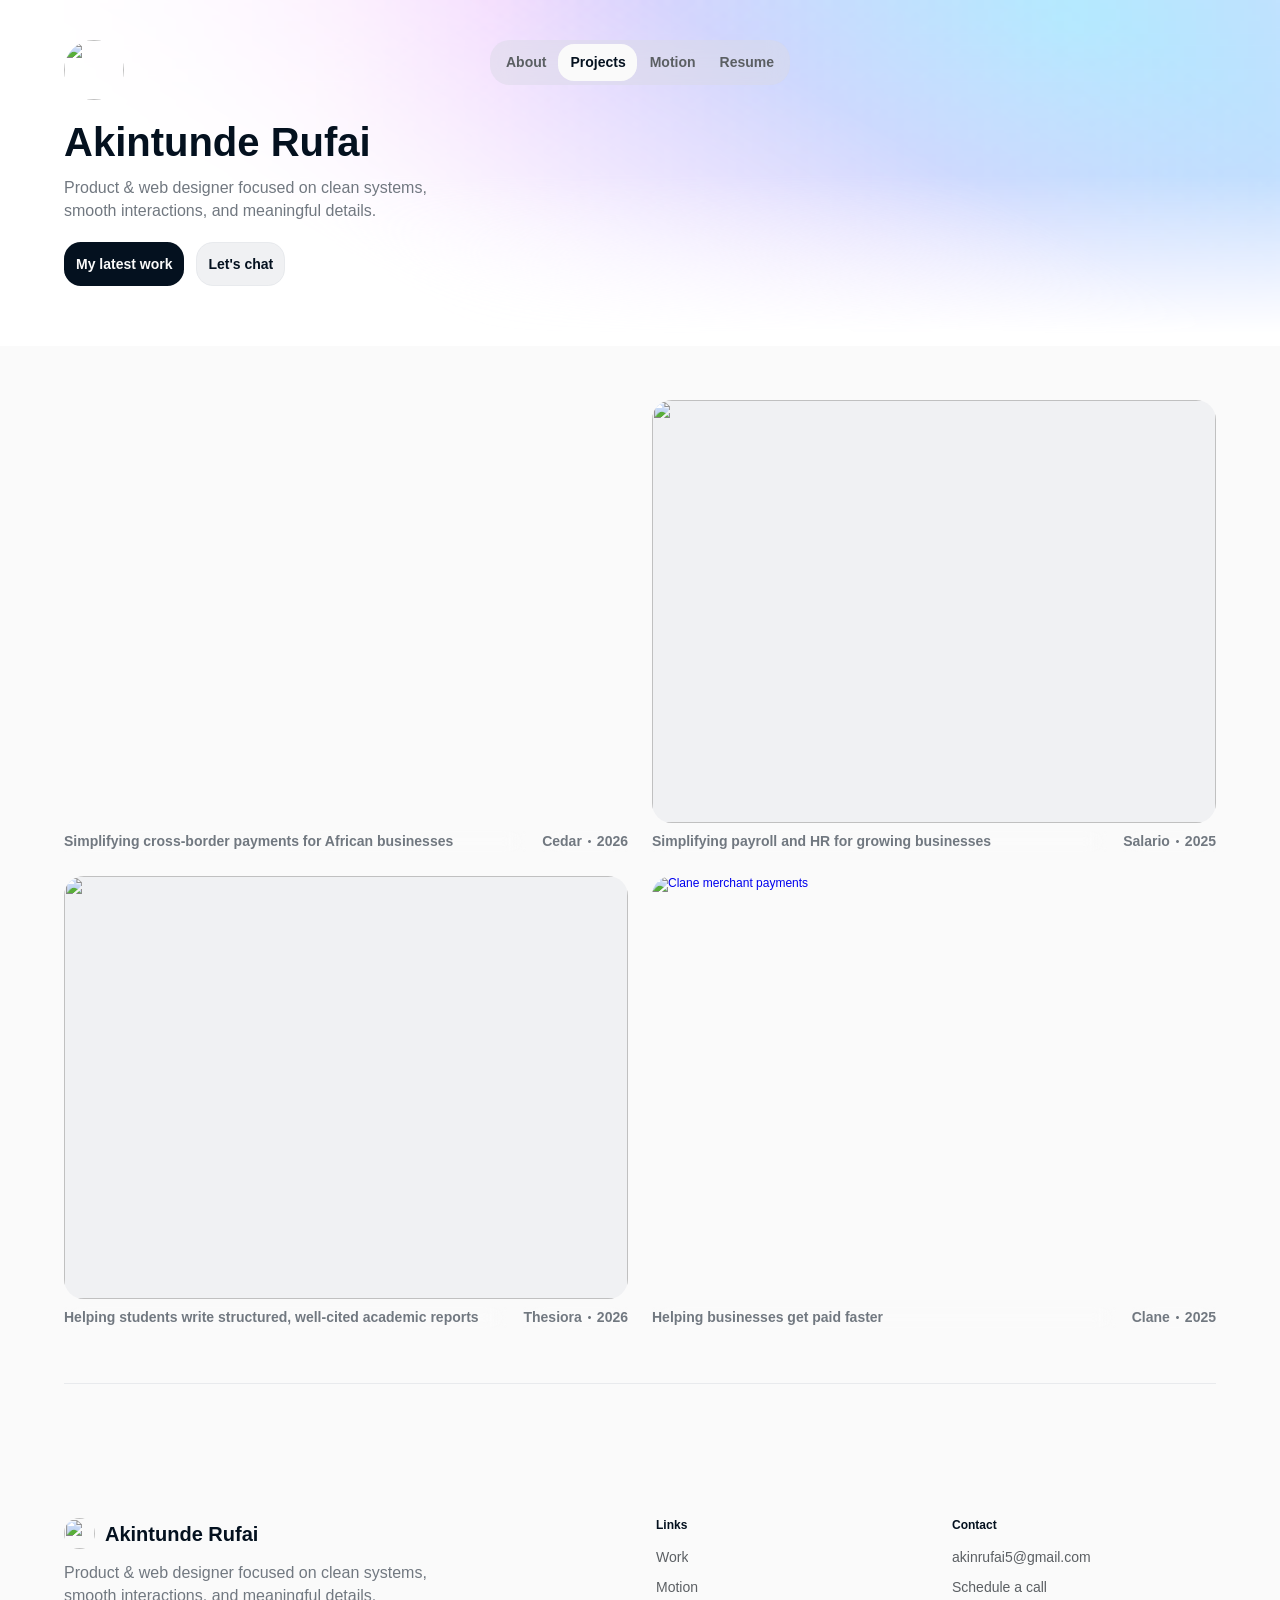
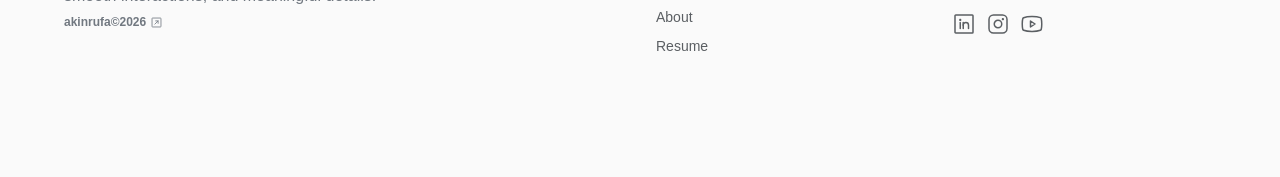
==== commit c4f681d5: "Replace Clane card video with Clane cover image on home page" ====
--- a/index.html
+++ b/index.html
@@ -146,7 +146,7 @@
     
     <!-- End of bodyStart -->
 	
-	<div id="main" data-framer-hydrate-v2="{&quot;routeId&quot;:&quot;augiA20Il&quot;,&quot;localeId&quot;:&quot;default&quot;,&quot;breakpoints&quot;:[{&quot;hash&quot;:&quot;72rtr7&quot;,&quot;mediaQuery&quot;:&quot;(min-width: 1280px)&quot;},{&quot;hash&quot;:&quot;1k6v4i9&quot;,&quot;mediaQuery&quot;:&quot;(min-width: 810px) and (max-width: 1279.98px)&quot;},{&quot;hash&quot;:&quot;nt0uom&quot;,&quot;mediaQuery&quot;:&quot;(max-width: 809.98px)&quot;},{&quot;hash&quot;:&quot;1uuckez&quot;,&quot;mediaQuery&quot;:&quot;(max-width: 809.98px)&quot;},{&quot;hash&quot;:&quot;1w0lp1a&quot;,&quot;mediaQuery&quot;:&quot;(min-width: 810px) and (max-width: 1279.98px)&quot;},{&quot;hash&quot;:&quot;17pcg4t&quot;,&quot;mediaQuery&quot;:&quot;(min-width: 1280px)&quot;}]}" data-framer-ssr-released-at="2026-11-04T19:14:31.397Z" data-framer-page-optimized-at="2026-11-08T10:59:11.104Z" data-framer-generated-page=""><!--$--><style data-framer-html-style="">:root body { background: var(--token-f7afab8f-991d-426d-a212-51d8456d5a36, rgb(252, 252, 252)); }</style><div class="framer-BjMPM framer-BN5Le framer-eHXXF framer-17pcg4t" data-layout-template="true" style="min-height:100vh;width:auto"><div class="ssr-variant"><div class="framer-thrm37-container" data-framer-appear-id="thrm37" data-framer-layout-hint-center-x="true" style="opacity:0.001;transform:translateX(-50%) translateY(-86px)"><header class="framer-ra46y framer-eindb4 framer-v-eindb4" data-framer-name="Projects" draggable="false" style="backdrop-filter:blur(10px);background-color:var(--token-cdb66762-cb0e-4cf9-ab9a-044fe285d91e, rgba(218, 218, 230, 0.5));-webkit-backdrop-filter:blur(10px);border-bottom-left-radius:20px;border-bottom-right-radius:20px;border-top-left-radius:20px;border-top-right-radius:20px"><!--$--><div class="framer-1faao5e-container" draggable="false"><!--$--><a class="framer-z0vyw framer-Uo8Yv framer-hhjkou framer-v-qelk1w framer-1lum07a" data-framer-name="Inactive" href="about.html"><div class="framer-63kunw" draggable="false" data-framer-component-type="RichTextContainer" style="--extracted-r6o4lv:var(--token-c0bda9fa-b03d-46d8-a14f-e38c505de169, rgb(91, 95, 99));transform:none"><p class="framer-text framer-styles-preset-29mx3t" data-styles-preset="KSv8TCPWH" dir="auto" style="--framer-text-color:var(--extracted-r6o4lv, var(--token-c0bda9fa-b03d-46d8-a14f-e38c505de169, rgb(91, 95, 99)))">About</p></div></a><!--/$--></div><!--/$--><!--$--><div class="framer-vfsy4m-container" draggable="false"><!--$--><a class="framer-z0vyw framer-Uo8Yv framer-hhjkou framer-v-hhjkou framer-1lum07a" data-framer-name="Active" href="index.html" data-framer-page-link-current="true"><div class="framer-1eelhx5" data-framer-appear-id="1eelhx5" data-framer-name="Tab BG" style="backdrop-filter:blur(10px);background-color:var(--token-f7afab8f-991d-426d-a212-51d8456d5a36, rgb(252, 252, 252));-webkit-backdrop-filter:blur(10px);will-change:transform;border-bottom-left-radius:16px;border-bottom-right-radius:16px;border-top-left-radius:16px;border-top-right-radius:16px;opacity:0.001;transform:scale(0.6)"></div><div class="framer-63kunw" draggable="false" data-framer-component-type="RichTextContainer" style="--extracted-r6o4lv:var(--token-28627c14-8287-467f-acdb-39bd94c81ffc, rgb(4, 17, 31));transform:none"><p class="framer-text framer-styles-preset-29mx3t" data-styles-preset="KSv8TCPWH" dir="auto" style="--framer-text-color:var(--extracted-r6o4lv, var(--token-28627c14-8287-467f-acdb-39bd94c81ffc, rgb(4, 17, 31)))">Projects</p></div></a><!--/$--></div><!--/$--><!--$--><div class="framer-1v61xz0-container" draggable="false"><!--$--><a class="framer-z0vyw framer-Uo8Yv framer-hhjkou framer-v-qelk1w framer-1lum07a" data-framer-name="Inactive" href="experiments.html"><div class="framer-63kunw" draggable="false" data-framer-component-type="RichTextContainer" style="--extracted-r6o4lv:var(--token-c0bda9fa-b03d-46d8-a14f-e38c505de169, rgb(91, 95, 99));transform:none"><p class="framer-text framer-styles-preset-29mx3t" data-styles-preset="KSv8TCPWH" dir="auto" style="--framer-text-color:var(--extracted-r6o4lv, var(--token-c0bda9fa-b03d-46d8-a14f-e38c505de169, rgb(91, 95, 99)))">Motion</p></div></a><!--/$--></div><!--/$--><!--$--><div class="framer-16ksqx2-container" draggable="false"><!--$--><a class="framer-z0vyw framer-Uo8Yv framer-hhjkou framer-v-qelk1w framer-1lum07a" data-framer-name="Inactive" href="resume.html"><div class="framer-63kunw" draggable="false" data-framer-component-type="RichTextContainer" style="--extracted-r6o4lv:var(--token-c0bda9fa-b03d-46d8-a14f-e38c505de169, rgb(91, 95, 99));transform:none"><p class="framer-text framer-styles-preset-29mx3t" data-styles-preset="KSv8TCPWH" dir="auto" style="--framer-text-color:var(--extracted-r6o4lv, var(--token-c0bda9fa-b03d-46d8-a14f-e38c505de169, rgb(91, 95, 99)))">Resume</p></div></a><!--/$--></div><!--/$--></header></div></div><div class="framer-t0kt0g" data-framer-name="Hero"><div class="framer-np5svu-container"><div class="framer-2y3Cp framer-1yj34l4 framer-v-5mkqcx" data-framer-name="Sky" style="height:100%;width:100%"><div class="framer-v49558" data-framer-appear-id="v49558" data-framer-name="Sky" style="mask:linear-gradient(0deg, rgba(0,0,0,0) 39%, rgb(0, 0, 0) 68%, rgba(0,0,0,1) 100%) add;-webkit-mask:linear-gradient(0deg, rgba(0,0,0,0) 39%, rgb(0, 0, 0) 68%, rgba(0,0,0,1) 100%) add;will-change:transform;opacity:0.001;transform:none"><div class="framer-1qq1xic" style="mask:linear-gradient(30deg, rgba(0,0,0,0) 38%, rgb(0, 0, 0) 72.07207207207207%, rgba(0,0,0,1) 100%) add;-webkit-mask:linear-gradient(30deg, rgba(0,0,0,0) 38%, rgb(0, 0, 0) 72.07207207207207%, rgba(0,0,0,1) 100%) add"><div class="framer-16fo2lz-container"><div data-framer-component-type="Shader" style="display:block;flex:0 0 auto;width:100%;height:100%;border-radius:inherit;corner-shape:inherit;overflow-x:hidden;overflow-y:hidden;transform:none"><div style="position:absolute;inset:0;width:100%;height:100%;opacity:1"><canvas style="display:block;width:100%;height:100%" draggable="false"></canvas></div></div></div></div></div></div></div><div class="framer-1mrwwjg" data-framer-name="Container"><div class="framer-1sauumn" data-framer-appear-id="1sauumn" data-framer-name="Top" style="opacity:0.001;transform:none"><div class="framer-1qjxdcd" data-framer-name="Photo"><!--$--><div class="ssr-variant"><a as="a" class="framer-1tuzmm0 framer-ayti90" data-framer-name="Portrait of a Confident Young Woman (1)" href="index.html" data-framer-page-link-current="true"><div style="position:absolute;border-radius:inherit;corner-shape:inherit;top:0;right:0;bottom:0;left:0" data-framer-background-image-wrapper="true"><img decoding="async" width="1600" height="1600" sizes="(min-width: 810px) and (max-width: 1279.98px) max(60px, 31px), (min-width: 1280px) max(60px, 31px), (max-width: 809.98px) max(52px, 31px)" srcset="https://framerusercontent.com/images/wl5eOdgXNZBauBhzQwe3j8AQ75s.jpeg?scale-down-to=512&amp;width=1600&amp;height=1600 512w,https://framerusercontent.com/images/wl5eOdgXNZBauBhzQwe3j8AQ75s.jpeg?scale-down-to=1024&amp;width=1600&amp;height=1600 1024w,https://framerusercontent.com/images/wl5eOdgXNZBauBhzQwe3j8AQ75s.jpeg?width=1600&amp;height=1600 1600w" src="https://framerusercontent.com/images/wl5eOdgXNZBauBhzQwe3j8AQ75s.jpeg?width=1600&amp;height=1600" alt="" style="display:block;width:100%;height:100%;border-radius:inherit;corner-shape:inherit;object-position:center top;object-fit:cover"></div></a></div><!--/$--></div><div class="framer-1s3ljgw" data-framer-name="Text"><div class="framer-6fcgl1" data-framer-component-type="RichTextContainer" style="transform:none"><h1 class="framer-text framer-styles-preset-13gzcji" data-styles-preset="WqNZwSSw1" dir="auto"><strong class="framer-text">Akintunde Rufai</strong></h1></div><div class="framer-fm0kd0" data-framer-name="Description"><div class="framer-1ldt5tl" data-framer-component-type="RichTextContainer" style="transform:none"><p class="framer-text framer-styles-preset-1rps2lr" data-styles-preset="oELRBbrwg" dir="auto">Product &amp; web designer focused on clean systems, smooth interactions, and meaningful details.</p></div></div></div><div class="framer-19bdq8i" data-framer-name="Buttons"><!--$--><div class="ssr-variant hidden-1uuckez"><div class="framer-5ch8k7-container"><!--$--><a class="framer-Nnyv0 framer-Uo8Yv framer-1njonpw framer-v-1njonpw framer-sjyp0w" data-framer-name="Primary star" href="case-studies/cedar-cross-border-payments.html" tabindex="0" style="--border-bottom-width:0px;--border-color:rgba(0, 0, 0, 0);--border-left-width:0px;--border-right-width:0px;--border-style:solid;--border-top-width:0px;--corner-shape-fallback:0.843;background-color:var(--token-b154a72e-860a-4a47-bda7-177605c8df0c, rgb(4, 17, 31));corner-shape:superellipse(1.3);border-bottom-left-radius:calc(20px*var(--one-if-corner-shape-supported,var(--corner-shape-fallback,1)));border-bottom-right-radius:calc(20px*var(--one-if-corner-shape-supported,var(--corner-shape-fallback,1)));border-top-left-radius:calc(20px*var(--one-if-corner-shape-supported,var(--corner-shape-fallback,1)));border-top-right-radius:calc(20px*var(--one-if-corner-shape-supported,var(--corner-shape-fallback,1)))"><div class="framer-8bdnlb" data-framer-name="BG" style="background:linear-gradient(112deg, rgba(255, 255, 255, 0.4) -21%, rgba(255, 255, 255, 0) 100%);opacity:0"></div><div class="framer-1f2xesy" data-framer-component-type="RichTextContainer" style="--extracted-r6o4lv:var(--token-f7afab8f-991d-426d-a212-51d8456d5a36, rgb(252, 252, 252));--framer-link-text-color:rgb(0, 153, 255);--framer-link-text-decoration:underline;transform:none"><p class="framer-text framer-styles-preset-29mx3t" data-styles-preset="KSv8TCPWH" dir="auto" style="--framer-text-color:var(--extracted-r6o4lv, var(--token-f7afab8f-991d-426d-a212-51d8456d5a36, rgb(252, 252, 252)))">My latest work</p></div></a><!--/$--></div></div><div class="ssr-variant hidden-1w0lp1a hidden-17pcg4t"><div class="framer-5ch8k7-container"><!--$--><a class="framer-Nnyv0 framer-Uo8Yv framer-1njonpw framer-v-1nxnfxk framer-sjyp0w" data-framer-name="Primary Mobile" href="case-studies/cedar-cross-border-payments.html" tabindex="0" style="--border-bottom-width:0px;--border-color:rgba(0, 0, 0, 0);--border-left-width:0px;--border-right-width:0px;--border-style:solid;--border-top-width:0px;--corner-shape-fallback:0.843;background-color:var(--token-b154a72e-860a-4a47-bda7-177605c8df0c, rgb(4, 17, 31));corner-shape:superellipse(1.3);border-bottom-left-radius:calc(20px*var(--one-if-corner-shape-supported,var(--corner-shape-fallback,1)));border-bottom-right-radius:calc(20px*var(--one-if-corner-shape-supported,var(--corner-shape-fallback,1)));border-top-left-radius:calc(20px*var(--one-if-corner-shape-supported,var(--corner-shape-fallback,1)));border-top-right-radius:calc(20px*var(--one-if-corner-shape-supported,var(--corner-shape-fallback,1)))"><div class="framer-8bdnlb" data-framer-name="BG" style="background:linear-gradient(112deg, rgba(255, 255, 255, 0.4) -21%, rgba(255, 255, 255, 0) 100%);opacity:0"></div><div class="framer-1f2xesy" data-framer-component-type="RichTextContainer" style="--extracted-r6o4lv:var(--token-f7afab8f-991d-426d-a212-51d8456d5a36, rgb(252, 252, 252));--framer-link-text-color:rgb(0, 153, 255);--framer-link-text-decoration:underline;transform:none"><p class="framer-text framer-styles-preset-29mx3t" data-styles-preset="KSv8TCPWH" dir="auto" style="--framer-text-color:var(--extracted-r6o4lv, var(--token-f7afab8f-991d-426d-a212-51d8456d5a36, rgb(252, 252, 252)))">My latest work</p></div></a><!--/$--></div></div><!--/$--><div class="ssr-variant hidden-1uuckez"><div class="framer-1eurps6-container"><!--$--><a class="framer-Nnyv0 framer-Uo8Yv framer-1njonpw framer-v-3og9q0 framer-sjyp0w" data-framer-name="Secondary Call" data-border="true" href="https://calendly.com/akintundeismail/30min" target="_blank" tabindex="0" style="--border-bottom-width:1px;--border-color:var(--token-1f1a3fc8-2220-4609-92ac-b2836646b5f8, rgb(232, 234, 237));--border-left-width:1px;--border-right-width:1px;--border-style:solid;--border-top-width:1px;--corner-shape-fallback:0.843;background-color:var(--token-048c6eab-54bc-412c-9612-b27a36668a5b, rgb(240, 241, 243));corner-shape:superellipse(1.3);border-bottom-left-radius:calc(20px*var(--one-if-corner-shape-supported,var(--corner-shape-fallback,1)));border-bottom-right-radius:calc(20px*var(--one-if-corner-shape-supported,var(--corner-shape-fallback,1)));border-top-left-radius:calc(20px*var(--one-if-corner-shape-supported,var(--corner-shape-fallback,1)));border-top-right-radius:calc(20px*var(--one-if-corner-shape-supported,var(--corner-shape-fallback,1)))"><div class="framer-8bdnlb" data-framer-name="BG" style="background:linear-gradient(112deg, rgba(255, 255, 255, 0.4) -21%, rgba(255, 255, 255, 0) 100%);opacity:0"></div><div class="framer-1f2xesy" data-framer-component-type="RichTextContainer" style="--extracted-r6o4lv:var(--token-b154a72e-860a-4a47-bda7-177605c8df0c, rgb(4, 17, 31));--framer-link-text-color:rgb(0, 153, 255);--framer-link-text-decoration:underline;transform:none"><p class="framer-text framer-styles-preset-29mx3t" data-styles-preset="KSv8TCPWH" dir="auto" style="--framer-text-color:var(--extracted-r6o4lv, var(--token-b154a72e-860a-4a47-bda7-177605c8df0c, rgb(4, 17, 31)))">Let's chat</p></div></a><!--/$--></div></div><div class="ssr-variant hidden-1w0lp1a hidden-17pcg4t"><div class="framer-1eurps6-container"><!--$--><a class="framer-Nnyv0 framer-Uo8Yv framer-1njonpw framer-v-pleg7i framer-sjyp0w" data-framer-name="Secondary Mobile" data-border="true" href="https://calendly.com/akintundeismail/30min" target="_blank" tabindex="0" style="--border-bottom-width:1px;--border-color:var(--token-1f1a3fc8-2220-4609-92ac-b2836646b5f8, rgb(232, 234, 237));--border-left-width:1px;--border-right-width:1px;--border-style:solid;--border-top-width:1px;--corner-shape-fallback:0.843;background-color:var(--token-048c6eab-54bc-412c-9612-b27a36668a5b, rgb(240, 241, 243));corner-shape:superellipse(1.3);border-bottom-left-radius:calc(20px*var(--one-if-corner-shape-supported,var(--corner-shape-fallback,1)));border-bottom-right-radius:calc(20px*var(--one-if-corner-shape-supported,var(--corner-shape-fallback,1)));border-top-left-radius:calc(20px*var(--one-if-corner-shape-supported,var(--corner-shape-fallback,1)));border-top-right-radius:calc(20px*var(--one-if-corner-shape-supported,var(--corner-shape-fallback,1)))"><div class="framer-8bdnlb" data-framer-name="BG" style="background:linear-gradient(112deg, rgba(255, 255, 255, 0.4) -21%, rgba(255, 255, 255, 0) 100%);opacity:0"></div><div class="framer-1f2xesy" data-framer-component-type="RichTextContainer" style="--extracted-r6o4lv:var(--token-28627c14-8287-467f-acdb-39bd94c81ffc, rgb(4, 17, 31));--framer-link-text-color:rgb(0, 153, 255);--framer-link-text-decoration:underline;transform:none"><p class="framer-text framer-styles-preset-29mx3t" data-styles-preset="KSv8TCPWH" dir="auto" style="--framer-text-color:var(--extracted-r6o4lv, var(--token-28627c14-8287-467f-acdb-39bd94c81ffc, rgb(4, 17, 31)))">Let's chat</p></div></a><!--/$--></div></div></div></div></div></div><style data-framer-html-style="">html body { background: var(--token-f7afab8f-991d-426d-a212-51d8456d5a36, rgb(252, 252, 252)); }</style><div data-framer-root="" class="framer-eDR3E framer-FdKjy framer-72rtr7" style="min-height:100vh;width:auto;display:contents"><div class="framer-1bxfqfz" data-framer-name="Main"><section class="framer-11hkorx" data-framer-name="Case Studies" id="case-studies"><div class="framer-88ljfy" data-framer-name="Container"><div class="framer-q9qzis"><!--$--><div class="framer-1ujhrxs"><!--$--><div class="ssr-variant hidden-nt0uom"><div class="framer-1eabirs-container" data-framer-appear-id="1eabirs-0" style="opacity:0.001;transform:translateY(10px) scale(0.9)"><!--$--><a mfnuhxixt="Check the story →" class="framer-Q7SKL framer-Uo8Yv framer-1waqp66 framer-v-1waqp66 framer-5n9h0u" data-framer-name="Desktop" href="case-studies/cedar-cross-border-payments.html" style="width:100%"><div class="framer-18ut0r5" data-framer-name="Container" style="border-bottom-left-radius:20px;border-bottom-right-radius:20px;border-top-left-radius:20px;border-top-right-radius:20px"><div class="framer-1fbus7o-container" data-framer-name="Image or video" name="Image or video" style="transform:none"><div name="Image or video" class="framer-x6104 framer-Uo8Yv framer-9cv5wz framer-v-yzfps0" data-framer-name="4:3" style="--q99nl8:flex-start;width:100%;opacity:1"><div class="framer-2r9std" data-framer-name="Video" style="border-bottom-left-radius:0px;border-bottom-right-radius:0px;border-top-left-radius:0px;border-top-right-radius:0px"><div class="framer-1sm8yak-container"><!--$--><video src="https://framerusercontent.com/assets/ihNjDwd2UudddTuKdOKu7vt39k.mp4" loop="" preload="none" poster="https://framerusercontent.com/images/hrBPekloYExrx62KbPgiBQWnkQ.png?width=1974&amp;height=1481" muted="" playsinline="" style="cursor:auto;width:100%;height:100%;border-radius:0px;display:block;object-fit:cover;background-color:rgba(0, 0, 0, 0);object-position:50% 50%"></video><!--/$--></div></div></div></div></div><div class="framer-1rqurht"><div class="framer-1b7jxfl" data-framer-name="Tags" style="backdrop-filter:blur(10px);-webkit-backdrop-filter:blur(10px)"><div class="framer-1ong0g0" data-framer-component-type="RichTextContainer" style="transform:none"><p class="framer-text framer-styles-preset-29mx3t" data-styles-preset="KSv8TCPWH" dir="auto">Simplifying cross-border payments for African businesses</p></div></div><div class="framer-13ry9on" data-framer-name="Tags" style="backdrop-filter:blur(10px);-webkit-backdrop-filter:blur(10px)"><div class="framer-1hzk3y" data-framer-component-type="RichTextContainer" style="--extracted-r6o4lv:var(--token-51d11642-d88a-481a-9928-4807c91d56bc, rgb(113, 120, 128));transform:none"><p class="framer-text framer-styles-preset-29mx3t" data-styles-preset="KSv8TCPWH" dir="auto" style="--framer-text-color:var(--extracted-r6o4lv, var(--token-51d11642-d88a-481a-9928-4807c91d56bc, rgb(113, 120, 128)))">Cedar</p></div><div data-framer-component-type="SVG" class="framer-1gmd9rt" aria-hidden="true" style="image-rendering:pixelated;flex-shrink:0"><div class="svgContainer" style="width:100%;height:100%;aspect-ratio:inherit"><svg style="width:100%;height:100%;"><use href="#svg-738611678_326"></use></svg></div></div><div class="framer-1djifl1" data-framer-component-type="RichTextContainer" style="--extracted-r6o4lv:var(--token-51d11642-d88a-481a-9928-4807c91d56bc, rgb(113, 120, 128));transform:none"><p class="framer-text framer-styles-preset-29mx3t" data-styles-preset="KSv8TCPWH" dir="auto" style="--framer-text-color:var(--extracted-r6o4lv, var(--token-51d11642-d88a-481a-9928-4807c91d56bc, rgb(113, 120, 128)))">2026</p></div></div></div></a><!--/$--></div></div><div class="ssr-variant hidden-1k6v4i9 hidden-72rtr7"><div class="framer-1eabirs-container" data-framer-appear-id="1eabirs-0" style="opacity:0.001;transform:translateY(10px) scale(0.9)"><!--$--><a mfnuhxixt="Check the story →" class="framer-Q7SKL framer-Uo8Yv framer-1waqp66 framer-v-ez2rhg framer-5n9h0u" data-framer-name="Mobile" href="case-studies/cedar-cross-border-payments.html" style="width:100%"><div class="framer-18ut0r5" data-framer-name="Container" style="border-bottom-left-radius:8px;border-bottom-right-radius:8px;border-top-left-radius:8px;border-top-right-radius:8px"><div class="framer-1fbus7o-container" data-framer-name="Image or video" name="Image or video" style="transform:none"><div name="Image or video" class="framer-x6104 framer-Uo8Yv framer-9cv5wz framer-v-yzfps0" data-framer-name="4:3" style="--q99nl8:flex-start;width:100%;opacity:1"><div class="framer-2r9std" data-framer-name="Video" style="border-bottom-left-radius:0px;border-bottom-right-radius:0px;border-top-left-radius:0px;border-top-right-radius:0px"><div class="framer-1sm8yak-container"><!--$--><video src="https://framerusercontent.com/assets/ihNjDwd2UudddTuKdOKu7vt39k.mp4" loop="" preload="none" poster="https://framerusercontent.com/images/hrBPekloYExrx62KbPgiBQWnkQ.png?width=1974&amp;height=1481" muted="" playsinline="" style="cursor:auto;width:100%;height:100%;border-radius:0px;display:block;object-fit:cover;background-color:rgba(0, 0, 0, 0);object-position:50% 50%"></video><!--/$--></div></div></div></div></div><div class="framer-1rqurht"><div class="framer-1b7jxfl" data-framer-name="Tags" style="backdrop-filter:blur(10px);-webkit-backdrop-filter:blur(10px)"><div class="framer-1ong0g0" data-framer-component-type="RichTextContainer" style="transform:none"><p class="framer-text framer-styles-preset-29mx3t" data-styles-preset="KSv8TCPWH" dir="auto">Simplifying cross-border payments for African businesses</p></div></div></div></a><!--/$--></div></div><!--/$--></div><div class="framer-1ujhrxs"><!--$--><div class="ssr-variant hidden-nt0uom"><div class="framer-1eabirs-container" data-framer-appear-id="1eabirs-1" style="opacity:0.001;transform:translateY(10px) scale(0.9)"><!--$--><a mfnuhxixt="Check the story →" class="framer-Q7SKL framer-Uo8Yv framer-1waqp66 framer-v-1waqp66 framer-5n9h0u" data-framer-name="Desktop" href="case-studies/salario-payroll-and-hr.html" style="width:100%"><div class="framer-18ut0r5" data-framer-name="Container" style="border-bottom-left-radius:20px;border-bottom-right-radius:20px;border-top-left-radius:20px;border-top-right-radius:20px"><div class="framer-1fbus7o-container" data-framer-name="Image or video" name="Image or video" style="transform:none"><div name="Image or video" class="framer-x6104 framer-Uo8Yv framer-9cv5wz framer-v-yzfps0" data-framer-name="4:3" style="--q99nl8:flex-start;width:100%;opacity:1"><div class="framer-zf4qai" data-framer-name="Image Container" style="border-bottom-left-radius:0px;border-bottom-right-radius:0px;border-top-left-radius:0px;border-top-right-radius:0px"><div class="framer-1bwzoze" data-framer-name="Background" style="background-color:var(--token-a28f7f0c-c9e5-4bf0-b0db-e724b985a12f, rgb(240, 241, 243));border-bottom-left-radius:0px;border-bottom-right-radius:0px;border-top-left-radius:0px;border-top-right-radius:0px"></div><div class="framer-cgue1w" data-framer-name="Image" style="border-bottom-left-radius:0px;border-bottom-right-radius:0px;border-top-left-radius:0px;border-top-right-radius:0px"><div style="position:absolute;border-radius:inherit;corner-shape:inherit;top:0;right:0;bottom:0;left:0" data-framer-background-image-wrapper="true"><img decoding="async" width="2961" height="2222" sizes="(min-width: 1280px) max((min(max(100vw, 1px), 1280px) - 152px) / 2, 50px), (max-width: 809.98px) max(min(max(100vw, 1px), 1280px) - 40px, 50px), (min-width: 810px) and (max-width: 1279.98px) max((min(max(100vw, 1px), 1280px) - 104px) / 2, 50px)" srcset="https://framerusercontent.com/images/knQhGJszNMUlNSSv7aHSrbPg6s.png?scale-down-to=512&amp;width=2961&amp;height=2222 512w,https://framerusercontent.com/images/knQhGJszNMUlNSSv7aHSrbPg6s.png?scale-down-to=1024&amp;width=2961&amp;height=2222 1024w,https://framerusercontent.com/images/knQhGJszNMUlNSSv7aHSrbPg6s.png?scale-down-to=2048&amp;width=2961&amp;height=2222 2048w,https://framerusercontent.com/images/knQhGJszNMUlNSSv7aHSrbPg6s.png?width=2961&amp;height=2222 2961w" src="https://framerusercontent.com/images/knQhGJszNMUlNSSv7aHSrbPg6s.png?width=2961&amp;height=2222" alt="" style="display:block;width:100%;height:100%;border-radius:inherit;corner-shape:inherit;object-position:center;object-fit:cover"></div></div></div></div></div></div><div class="framer-1rqurht"><div class="framer-1b7jxfl" data-framer-name="Tags" style="backdrop-filter:blur(10px);-webkit-backdrop-filter:blur(10px)"><div class="framer-1ong0g0" data-framer-component-type="RichTextContainer" style="transform:none"><p class="framer-text framer-styles-preset-29mx3t" data-styles-preset="KSv8TCPWH" dir="auto">Simplifying payroll and HR for growing businesses</p></div></div><div class="framer-13ry9on" data-framer-name="Tags" style="backdrop-filter:blur(10px);-webkit-backdrop-filter:blur(10px)"><div class="framer-1hzk3y" data-framer-component-type="RichTextContainer" style="--extracted-r6o4lv:var(--token-51d11642-d88a-481a-9928-4807c91d56bc, rgb(113, 120, 128));transform:none"><p class="framer-text framer-styles-preset-29mx3t" data-styles-preset="KSv8TCPWH" dir="auto" style="--framer-text-color:var(--extracted-r6o4lv, var(--token-51d11642-d88a-481a-9928-4807c91d56bc, rgb(113, 120, 128)))">Salario</p></div><div data-framer-component-type="SVG" class="framer-1gmd9rt" aria-hidden="true" style="image-rendering:pixelated;flex-shrink:0"><div class="svgContainer" style="width:100%;height:100%;aspect-ratio:inherit"><svg style="width:100%;height:100%;"><use href="#svg-738611678_326"></use></svg></div></div><div class="framer-1djifl1" data-framer-component-type="RichTextContainer" style="--extracted-r6o4lv:var(--token-51d11642-d88a-481a-9928-4807c91d56bc, rgb(113, 120, 128));transform:none"><p class="framer-text framer-styles-preset-29mx3t" data-styles-preset="KSv8TCPWH" dir="auto" style="--framer-text-color:var(--extracted-r6o4lv, var(--token-51d11642-d88a-481a-9928-4807c91d56bc, rgb(113, 120, 128)))">2025</p></div></div></div></a><!--/$--></div></div><div class="ssr-variant hidden-1k6v4i9 hidden-72rtr7"><div class="framer-1eabirs-container" data-framer-appear-id="1eabirs-1" style="opacity:0.001;transform:translateY(10px) scale(0.9)"><!--$--><a mfnuhxixt="Check the story →" class="framer-Q7SKL framer-Uo8Yv framer-1waqp66 framer-v-ez2rhg framer-5n9h0u" data-framer-name="Mobile" href="case-studies/salario-payroll-and-hr.html" style="width:100%"><div class="framer-18ut0r5" data-framer-name="Container" style="border-bottom-left-radius:8px;border-bottom-right-radius:8px;border-top-left-radius:8px;border-top-right-radius:8px"><div class="framer-1fbus7o-container" data-framer-name="Image or video" name="Image or video" style="transform:none"><div name="Image or video" class="framer-x6104 framer-Uo8Yv framer-9cv5wz framer-v-yzfps0" data-framer-name="4:3" style="--q99nl8:flex-start;width:100%;opacity:1"><div class="framer-zf4qai" data-framer-name="Image Container" style="border-bottom-left-radius:0px;border-bottom-right-radius:0px;border-top-left-radius:0px;border-top-right-radius:0px"><div class="framer-1bwzoze" data-framer-name="Background" style="background-color:var(--token-a28f7f0c-c9e5-4bf0-b0db-e724b985a12f, rgb(240, 241, 243));border-bottom-left-radius:0px;border-bottom-right-radius:0px;border-top-left-radius:0px;border-top-right-radius:0px"></div><div class="framer-cgue1w" data-framer-name="Image" style="border-bottom-left-radius:0px;border-bottom-right-radius:0px;border-top-left-radius:0px;border-top-right-radius:0px"><div style="position:absolute;border-radius:inherit;corner-shape:inherit;top:0;right:0;bottom:0;left:0" data-framer-background-image-wrapper="true"><img decoding="async" width="2961" height="2222" sizes="(min-width: 1280px) max((min(max(100vw, 1px), 1280px) - 152px) / 2, 50px), (max-width: 809.98px) max(min(max(100vw, 1px), 1280px) - 40px, 50px), (min-width: 810px) and (max-width: 1279.98px) max((min(max(100vw, 1px), 1280px) - 104px) / 2, 50px)" srcset="https://framerusercontent.com/images/knQhGJszNMUlNSSv7aHSrbPg6s.png?scale-down-to=512&amp;width=2961&amp;height=2222 512w,https://framerusercontent.com/images/knQhGJszNMUlNSSv7aHSrbPg6s.png?scale-down-to=1024&amp;width=2961&amp;height=2222 1024w,https://framerusercontent.com/images/knQhGJszNMUlNSSv7aHSrbPg6s.png?scale-down-to=2048&amp;width=2961&amp;height=2222 2048w,https://framerusercontent.com/images/knQhGJszNMUlNSSv7aHSrbPg6s.png?width=2961&amp;height=2222 2961w" src="https://framerusercontent.com/images/knQhGJszNMUlNSSv7aHSrbPg6s.png?width=2961&amp;height=2222" alt="" style="display:block;width:100%;height:100%;border-radius:inherit;corner-shape:inherit;object-position:center;object-fit:cover"></div></div></div></div></div></div><div class="framer-1rqurht"><div class="framer-1b7jxfl" data-framer-name="Tags" style="backdrop-filter:blur(10px);-webkit-backdrop-filter:blur(10px)"><div class="framer-1ong0g0" data-framer-component-type="RichTextContainer" style="transform:none"><p class="framer-text framer-styles-preset-29mx3t" data-styles-preset="KSv8TCPWH" dir="auto">Simplifying payroll and HR for growing businesses</p></div></div></div></a><!--/$--></div></div><!--/$--></div><div class="framer-1ujhrxs"><!--$--><div class="ssr-variant hidden-nt0uom"><div class="framer-1eabirs-container" data-framer-appear-id="1eabirs-2" style="opacity:0.001;transform:translateY(10px) scale(0.9)"><!--$--><a mfnuhxixt="Check the story →" class="framer-Q7SKL framer-Uo8Yv framer-1waqp66 framer-v-1waqp66 framer-5n9h0u" data-framer-name="Desktop" href="case-studies/thesiora.html" style="width:100%"><div class="framer-18ut0r5" data-framer-name="Container" style="border-bottom-left-radius:20px;border-bottom-right-radius:20px;border-top-left-radius:20px;border-top-right-radius:20px"><div class="framer-1fbus7o-container" data-framer-name="Image or video" name="Image or video" style="transform:none"><div name="Image or video" class="framer-x6104 framer-Uo8Yv framer-9cv5wz framer-v-yzfps0" data-framer-name="4:3" style="--q99nl8:flex-start;width:100%;opacity:1"><div class="framer-zf4qai" data-framer-name="Image Container" style="border-bottom-left-radius:0px;border-bottom-right-radius:0px;border-top-left-radius:0px;border-top-right-radius:0px"><div class="framer-1bwzoze" data-framer-name="Background" style="background-color:var(--token-a28f7f0c-c9e5-4bf0-b0db-e724b985a12f, rgb(240, 241, 243));border-bottom-left-radius:0px;border-bottom-right-radius:0px;border-top-left-radius:0px;border-top-right-radius:0px"></div><div class="framer-cgue1w" data-framer-name="Image" style="border-bottom-left-radius:0px;border-bottom-right-radius:0px;border-top-left-radius:0px;border-top-right-radius:0px"><div style="position:absolute;border-radius:inherit;corner-shape:inherit;top:0;right:0;bottom:0;left:0" data-framer-background-image-wrapper="true"><img decoding="async" width="2961" height="2222" sizes="(min-width: 1280px) max((min(max(100vw, 1px), 1280px) - 152px) / 2, 50px), (max-width: 809.98px) max(min(max(100vw, 1px), 1280px) - 40px, 50px), (min-width: 810px) and (max-width: 1279.98px) max((min(max(100vw, 1px), 1280px) - 104px) / 2, 50px)" srcset="https://framerusercontent.com/images/TsPWJGQAKJmcs6GgqpVKz0g8iII.png?scale-down-to=512&amp;width=2961&amp;height=2222 512w,https://framerusercontent.com/images/TsPWJGQAKJmcs6GgqpVKz0g8iII.png?scale-down-to=1024&amp;width=2961&amp;height=2222 1024w,https://framerusercontent.com/images/TsPWJGQAKJmcs6GgqpVKz0g8iII.png?scale-down-to=2048&amp;width=2961&amp;height=2222 2048w,https://framerusercontent.com/images/TsPWJGQAKJmcs6GgqpVKz0g8iII.png?width=2961&amp;height=2222 2961w" src="https://framerusercontent.com/images/TsPWJGQAKJmcs6GgqpVKz0g8iII.png?width=2961&amp;height=2222" alt="" style="display:block;width:100%;height:100%;border-radius:inherit;corner-shape:inherit;object-position:center;object-fit:cover"></div></div></div></div></div></div><div class="framer-1rqurht"><div class="framer-1b7jxfl" data-framer-name="Tags" style="backdrop-filter:blur(10px);-webkit-backdrop-filter:blur(10px)"><div class="framer-1ong0g0" data-framer-component-type="RichTextContainer" style="transform:none"><p class="framer-text framer-styles-preset-29mx3t" data-styles-preset="KSv8TCPWH" dir="auto">Helping students write structured, well-cited academic reports</p></div></div><div class="framer-13ry9on" data-framer-name="Tags" style="backdrop-filter:blur(10px);-webkit-backdrop-filter:blur(10px)"><div class="framer-1hzk3y" data-framer-component-type="RichTextContainer" style="--extracted-r6o4lv:var(--token-51d11642-d88a-481a-9928-4807c91d56bc, rgb(113, 120, 128));transform:none"><p class="framer-text framer-styles-preset-29mx3t" data-styles-preset="KSv8TCPWH" dir="auto" style="--framer-text-color:var(--extracted-r6o4lv, var(--token-51d11642-d88a-481a-9928-4807c91d56bc, rgb(113, 120, 128)))">Thesiora</p></div><div data-framer-component-type="SVG" class="framer-1gmd9rt" aria-hidden="true" style="image-rendering:pixelated;flex-shrink:0"><div class="svgContainer" style="width:100%;height:100%;aspect-ratio:inherit"><svg style="width:100%;height:100%;"><use href="#svg-738611678_326"></use></svg></div></div><div class="framer-1djifl1" data-framer-component-type="RichTextContainer" style="--extracted-r6o4lv:var(--token-51d11642-d88a-481a-9928-4807c91d56bc, rgb(113, 120, 128));transform:none"><p class="framer-text framer-styles-preset-29mx3t" data-styles-preset="KSv8TCPWH" dir="auto" style="--framer-text-color:var(--extracted-r6o4lv, var(--token-51d11642-d88a-481a-9928-4807c91d56bc, rgb(113, 120, 128)))">2026</p></div></div></div></a><!--/$--></div></div><div class="ssr-variant hidden-1k6v4i9 hidden-72rtr7"><div class="framer-1eabirs-container" data-framer-appear-id="1eabirs-2" style="opacity:0.001;transform:translateY(10px) scale(0.9)"><!--$--><a mfnuhxixt="Check the story →" class="framer-Q7SKL framer-Uo8Yv framer-1waqp66 framer-v-ez2rhg framer-5n9h0u" data-framer-name="Mobile" href="case-studies/thesiora.html" style="width:100%"><div class="framer-18ut0r5" data-framer-name="Container" style="border-bottom-left-radius:8px;border-bottom-right-radius:8px;border-top-left-radius:8px;border-top-right-radius:8px"><div class="framer-1fbus7o-container" data-framer-name="Image or video" name="Image or video" style="transform:none"><div name="Image or video" class="framer-x6104 framer-Uo8Yv framer-9cv5wz framer-v-yzfps0" data-framer-name="4:3" style="--q99nl8:flex-start;width:100%;opacity:1"><div class="framer-zf4qai" data-framer-name="Image Container" style="border-bottom-left-radius:0px;border-bottom-right-radius:0px;border-top-left-radius:0px;border-top-right-radius:0px"><div class="framer-1bwzoze" data-framer-name="Background" style="background-color:var(--token-a28f7f0c-c9e5-4bf0-b0db-e724b985a12f, rgb(240, 241, 243));border-bottom-left-radius:0px;border-bottom-right-radius:0px;border-top-left-radius:0px;border-top-right-radius:0px"></div><div class="framer-cgue1w" data-framer-name="Image" style="border-bottom-left-radius:0px;border-bottom-right-radius:0px;border-top-left-radius:0px;border-top-right-radius:0px"><div style="position:absolute;border-radius:inherit;corner-shape:inherit;top:0;right:0;bottom:0;left:0" data-framer-background-image-wrapper="true"><img decoding="async" width="2961" height="2222" sizes="(min-width: 1280px) max((min(max(100vw, 1px), 1280px) - 152px) / 2, 50px), (max-width: 809.98px) max(min(max(100vw, 1px), 1280px) - 40px, 50px), (min-width: 810px) and (max-width: 1279.98px) max((min(max(100vw, 1px), 1280px) - 104px) / 2, 50px)" srcset="https://framerusercontent.com/images/TsPWJGQAKJmcs6GgqpVKz0g8iII.png?scale-down-to=512&amp;width=2961&amp;height=2222 512w,https://framerusercontent.com/images/TsPWJGQAKJmcs6GgqpVKz0g8iII.png?scale-down-to=1024&amp;width=2961&amp;height=2222 1024w,https://framerusercontent.com/images/TsPWJGQAKJmcs6GgqpVKz0g8iII.png?scale-down-to=2048&amp;width=2961&amp;height=2222 2048w,https://framerusercontent.com/images/TsPWJGQAKJmcs6GgqpVKz0g8iII.png?width=2961&amp;height=2222 2961w" src="https://framerusercontent.com/images/TsPWJGQAKJmcs6GgqpVKz0g8iII.png?width=2961&amp;height=2222" alt="" style="display:block;width:100%;height:100%;border-radius:inherit;corner-shape:inherit;object-position:center;object-fit:cover"></div></div></div></div></div></div><div class="framer-1rqurht"><div class="framer-1b7jxfl" data-framer-name="Tags" style="backdrop-filter:blur(10px);-webkit-backdrop-filter:blur(10px)"><div class="framer-1ong0g0" data-framer-component-type="RichTextContainer" style="transform:none"><p class="framer-text framer-styles-preset-29mx3t" data-styles-preset="KSv8TCPWH" dir="auto">Helping students write structured, well-cited academic reports</p></div></div></div></a><!--/$--></div></div><!--/$--></div><div class="framer-1ujhrxs"><!--$--><div class="ssr-variant hidden-nt0uom"><div class="framer-1eabirs-container" data-framer-appear-id="1eabirs-3" style="opacity:0.001;transform:translateY(10px) scale(0.9)"><!--$--><a mfnuhxixt="Check the story →" class="framer-Q7SKL framer-Uo8Yv framer-1waqp66 framer-v-1waqp66 framer-5n9h0u" data-framer-name="Desktop" href="case-studies/clane-merchant-payments.html" style="width:100%"><div class="framer-18ut0r5" data-framer-name="Container" style="border-bottom-left-radius:20px;border-bottom-right-radius:20px;border-top-left-radius:20px;border-top-right-radius:20px"><div class="framer-1fbus7o-container" data-framer-name="Image or video" name="Image or video" style="transform:none"><div name="Image or video" class="framer-x6104 framer-Uo8Yv framer-9cv5wz framer-v-yzfps0" data-framer-name="4:3" style="--q99nl8:flex-start;width:100%;opacity:1"><div class="framer-2r9std" data-framer-name="Video" style="border-bottom-left-radius:0px;border-bottom-right-radius:0px;border-top-left-radius:0px;border-top-right-radius:0px"><div class="framer-1sm8yak-container"><!--$--><video src="https://framerusercontent.com/assets/G1C6gj1RQiQnN1dUenmgPXbwlg.mp4" loop="" preload="none" poster="https://framerusercontent.com/images/9uK90LTG9kXWGqgnd6cIr2Ixulo.png?width=2961&amp;height=2222" muted="" playsinline="" style="cursor:auto;width:100%;height:100%;border-radius:0px;display:block;object-fit:cover;background-color:rgba(0, 0, 0, 0);object-position:50% 50%"></video><!--/$--></div></div></div></div></div><div class="framer-1rqurht"><div class="framer-1b7jxfl" data-framer-name="Tags" style="backdrop-filter:blur(10px);-webkit-backdrop-filter:blur(10px)"><div class="framer-1ong0g0" data-framer-component-type="RichTextContainer" style="transform:none"><p class="framer-text framer-styles-preset-29mx3t" data-styles-preset="KSv8TCPWH" dir="auto">Helping businesses get paid faster</p></div></div><div class="framer-13ry9on" data-framer-name="Tags" style="backdrop-filter:blur(10px);-webkit-backdrop-filter:blur(10px)"><div class="framer-1hzk3y" data-framer-component-type="RichTextContainer" style="--extracted-r6o4lv:var(--token-51d11642-d88a-481a-9928-4807c91d56bc, rgb(113, 120, 128));transform:none"><p class="framer-text framer-styles-preset-29mx3t" data-styles-preset="KSv8TCPWH" dir="auto" style="--framer-text-color:var(--extracted-r6o4lv, var(--token-51d11642-d88a-481a-9928-4807c91d56bc, rgb(113, 120, 128)))">Clane</p></div><div data-framer-component-type="SVG" class="framer-1gmd9rt" aria-hidden="true" style="image-rendering:pixelated;flex-shrink:0"><div class="svgContainer" style="width:100%;height:100%;aspect-ratio:inherit"><svg style="width:100%;height:100%;"><use href="#svg-738611678_326"></use></svg></div></div><div class="framer-1djifl1" data-framer-component-type="RichTextContainer" style="--extracted-r6o4lv:var(--token-51d11642-d88a-481a-9928-4807c91d56bc, rgb(113, 120, 128));transform:none"><p class="framer-text framer-styles-preset-29mx3t" data-styles-preset="KSv8TCPWH" dir="auto" style="--framer-text-color:var(--extracted-r6o4lv, var(--token-51d11642-d88a-481a-9928-4807c91d56bc, rgb(113, 120, 128)))">2025</p></div></div></div></a><!--/$--></div></div><div class="ssr-variant hidden-1k6v4i9 hidden-72rtr7"><div class="framer-1eabirs-container" data-framer-appear-id="1eabirs-3" style="opacity:0.001;transform:translateY(10px) scale(0.9)"><!--$--><a mfnuhxixt="Check the story →" class="framer-Q7SKL framer-Uo8Yv framer-1waqp66 framer-v-ez2rhg framer-5n9h0u" data-framer-name="Mobile" href="case-studies/clane-merchant-payments.html" style="width:100%"><div class="framer-18ut0r5" data-framer-name="Container" style="border-bottom-left-radius:8px;border-bottom-right-radius:8px;border-top-left-radius:8px;border-top-right-radius:8px"><div class="framer-1fbus7o-container" data-framer-name="Image or video" name="Image or video" style="transform:none"><div name="Image or video" class="framer-x6104 framer-Uo8Yv framer-9cv5wz framer-v-yzfps0" data-framer-name="4:3" style="--q99nl8:flex-start;width:100%;opacity:1"><div class="framer-2r9std" data-framer-name="Video" style="border-bottom-left-radius:0px;border-bottom-right-radius:0px;border-top-left-radius:0px;border-top-right-radius:0px"><div class="framer-1sm8yak-container"><!--$--><video src="https://framerusercontent.com/assets/G1C6gj1RQiQnN1dUenmgPXbwlg.mp4" loop="" preload="none" poster="https://framerusercontent.com/images/9uK90LTG9kXWGqgnd6cIr2Ixulo.png?width=2961&amp;height=2222" muted="" playsinline="" style="cursor:auto;width:100%;height:100%;border-radius:0px;display:block;object-fit:cover;background-color:rgba(0, 0, 0, 0);object-position:50% 50%"></video><!--/$--></div></div></div></div></div><div class="framer-1rqurht"><div class="framer-1b7jxfl" data-framer-name="Tags" style="backdrop-filter:blur(10px);-webkit-backdrop-filter:blur(10px)"><div class="framer-1ong0g0" data-framer-component-type="RichTextContainer" style="transform:none"><p class="framer-text framer-styles-preset-29mx3t" data-styles-preset="KSv8TCPWH" dir="auto">Helping businesses get paid faster</p></div></div></div></a><!--/$--></div></div><!--/$--></div><!--/$--></div><div class="framer-7psd7g" data-framer-name="Divider"></div></div></section></div><div class="framer-1kkohps-container"><!--$--><div></div><!--/$--></div></div><div id="overlay"></div><div class="framer-10kbbdj"></div><div class="ssr-variant hidden-1uuckez"><div class="framer-1vqrvxk-container" style="will-change:transform;opacity:0;transform:none"><div class="ssr-variant hidden-1w0lp1a"><footer class="framer-gNpUy framer-pX0qF framer-FdKjy framer-Rs29R framer-o5n928 framer-v-o5n928" data-framer-name="Desktop" style="width:100%"><div class="framer-h5oio3" data-framer-name="Container"><div class="framer-1bi9zwa" data-framer-name="footer-column"><div class="framer-1sou8cv" data-framer-name="Top"><div class="framer-emayy" data-framer-name="Text"><div class="framer-v97acp"><div class="framer-l9mbtc" data-framer-name="Photo"><div class="framer-17qxm1m" data-framer-name="Portrait of a Confident Young Woman (1)" style="border-bottom-left-radius:85px;border-bottom-right-radius:85px;border-top-left-radius:85px;border-top-right-radius:85px"><div style="position:absolute;border-radius:inherit;corner-shape:inherit;top:0;right:0;bottom:0;left:0" data-framer-background-image-wrapper="true"><img decoding="async" width="1600" height="1600" sizes="(min-width: 810px) and (max-width: 1279.98px) max(60px, 31px), (min-width: 1280px) max(60px, 31px), (max-width: 809.98px) max(52px, 31px)" srcset="https://framerusercontent.com/images/wl5eOdgXNZBauBhzQwe3j8AQ75s.jpeg?scale-down-to=512&amp;width=1600&amp;height=1600 512w,https://framerusercontent.com/images/wl5eOdgXNZBauBhzQwe3j8AQ75s.jpeg?scale-down-to=1024&amp;width=1600&amp;height=1600 1024w,https://framerusercontent.com/images/wl5eOdgXNZBauBhzQwe3j8AQ75s.jpeg?width=1600&amp;height=1600 1600w" src="https://framerusercontent.com/images/wl5eOdgXNZBauBhzQwe3j8AQ75s.jpeg?width=1600&amp;height=1600" alt="" style="display:block;width:100%;height:100%;border-radius:inherit;corner-shape:inherit;object-position:center top;object-fit:cover"></div></div></div><div class="framer-kpvvwb" data-framer-component-type="RichTextContainer" style="--extracted-a0htzi:var(--token-28627c14-8287-467f-acdb-39bd94c81ffc, rgb(4, 17, 31));--framer-link-text-color:rgb(0, 153, 255);--framer-link-text-decoration:underline;transform:none"><h3 class="framer-text framer-styles-preset-wn04p3" data-styles-preset="QesmqopY4" dir="auto" style="--framer-text-color:var(--extracted-a0htzi, var(--token-28627c14-8287-467f-acdb-39bd94c81ffc, rgb(4, 17, 31)))"><strong class="framer-text">Akintunde Rufai</strong></h3></div></div><div class="framer-1waufrw" data-framer-name="Description"><div class="framer-1a7mpin" data-framer-component-type="RichTextContainer" style="--framer-link-text-color:rgb(0, 153, 255);--framer-link-text-decoration:underline;transform:none"><p class="framer-text framer-styles-preset-1smn5pm" data-styles-preset="aWuz3iYI_" dir="auto">Product &amp; web designer focused on clean systems, smooth interactions, and meaningful details.</p></div><!--$--><a class="framer-vjguaj framer-1b1np7u" data-framer-name="*remove" href="https://www.framer.com/@sebastianst/?via=framewave" target="_blank"><div class="framer-1qw5oct" data-framer-component-type="RichTextContainer" style="--extracted-r6o4lv:var(--token-51d11642-d88a-481a-9928-4807c91d56bc, rgb(113, 120, 128));transform:none"><p class="framer-text framer-styles-preset-1prhv0m" data-styles-preset="XrEboWehe" dir="auto" style="--framer-text-alignment:left;--framer-text-color:var(--extracted-r6o4lv, var(--token-51d11642-d88a-481a-9928-4807c91d56bc, rgb(113, 120, 128)))">akinrufa©2026</p></div><svg class="framer-C5f89 framer-at28hh" role="presentation" viewBox="0 0 24 24" style="--1m6trwb:0;--21h8s6:var(--token-51d11642-d88a-481a-9928-4807c91d56bc, rgb(113, 120, 128));--pgex8v:1.5"><use href="#2100856646"></use></svg></a><!--/$--></div></div></div></div><div class="framer-195w7jf" data-framer-name="1"><div class="framer-13q7cgk" data-framer-component-type="RichTextContainer" style="--framer-link-text-color:rgb(0, 153, 255);--framer-link-text-decoration:underline;transform:none"><p class="framer-text framer-styles-preset-1prhv0m" data-styles-preset="XrEboWehe" dir="auto">Links</p></div><div class="framer-gv5yqc" data-framer-name="Links"><!--$--><div class="framer-12u07jo-container"><!--$--><a class="framer-IQoxZ framer-2T1Tv framer-x4obbg framer-v-7wpcsz framer-1vgqs9s" data-framer-name="Footer" data-highlight="true" href="index.html" data-framer-page-link-current="true" tabindex="0"><div class="framer-13m7x96" data-framer-name="Container"><div class="framer-1uud1bm" data-framer-component-type="RichTextContainer" style="--extracted-r6o4lv:var(--token-c0bda9fa-b03d-46d8-a14f-e38c505de169, rgb(91, 95, 99));--framer-link-text-color:rgb(0, 153, 255);--framer-link-text-decoration:underline;transform:none"><p class="framer-text framer-styles-preset-1wjc5v6" data-styles-preset="UHueIzRog" dir="auto" style="--framer-text-alignment:left;--framer-text-color:var(--extracted-r6o4lv, var(--token-c0bda9fa-b03d-46d8-a14f-e38c505de169, rgb(91, 95, 99)))">Work</p></div></div></a><!--/$--></div><!--/$--><!--$--><div class="framer-12xrhmn-container"><!--$--><a class="framer-IQoxZ framer-2T1Tv framer-x4obbg framer-v-7wpcsz framer-1vgqs9s" data-framer-name="Footer" data-highlight="true" href="experiments.html" tabindex="0"><div class="framer-13m7x96" data-framer-name="Container"><div class="framer-1uud1bm" data-framer-component-type="RichTextContainer" style="--extracted-r6o4lv:var(--token-c0bda9fa-b03d-46d8-a14f-e38c505de169, rgb(91, 95, 99));--framer-link-text-color:rgb(0, 153, 255);--framer-link-text-decoration:underline;transform:none"><p class="framer-text framer-styles-preset-1wjc5v6" data-styles-preset="UHueIzRog" dir="auto" style="--framer-text-alignment:left;--framer-text-color:var(--extracted-r6o4lv, var(--token-c0bda9fa-b03d-46d8-a14f-e38c505de169, rgb(91, 95, 99)))">Motion</p></div></div></a><!--/$--></div><!--/$--><!--$--><div class="framer-llzulf-container"><!--$--><a class="framer-IQoxZ framer-2T1Tv framer-x4obbg framer-v-7wpcsz framer-1vgqs9s" data-framer-name="Footer" data-highlight="true" href="about.html" tabindex="0"><div class="framer-13m7x96" data-framer-name="Container"><div class="framer-1uud1bm" data-framer-component-type="RichTextContainer" style="--extracted-r6o4lv:var(--token-c0bda9fa-b03d-46d8-a14f-e38c505de169, rgb(91, 95, 99));--framer-link-text-color:rgb(0, 153, 255);--framer-link-text-decoration:underline;transform:none"><p class="framer-text framer-styles-preset-1wjc5v6" data-styles-preset="UHueIzRog" dir="auto" style="--framer-text-alignment:left;--framer-text-color:var(--extracted-r6o4lv, var(--token-c0bda9fa-b03d-46d8-a14f-e38c505de169, rgb(91, 95, 99)))">About</p></div></div></a><!--/$--></div><!--/$--><!--$--><div class="framer-lsk9ak-container"><!--$--><a class="framer-IQoxZ framer-2T1Tv framer-x4obbg framer-v-7wpcsz framer-1vgqs9s" data-framer-name="Footer" data-highlight="true" href="resume.html" tabindex="0"><div class="framer-13m7x96" data-framer-name="Container"><div class="framer-1uud1bm" data-framer-component-type="RichTextContainer" style="--extracted-r6o4lv:var(--token-c0bda9fa-b03d-46d8-a14f-e38c505de169, rgb(91, 95, 99));--framer-link-text-color:rgb(0, 153, 255);--framer-link-text-decoration:underline;transform:none"><p class="framer-text framer-styles-preset-1wjc5v6" data-styles-preset="UHueIzRog" dir="auto" style="--framer-text-alignment:left;--framer-text-color:var(--extracted-r6o4lv, var(--token-c0bda9fa-b03d-46d8-a14f-e38c505de169, rgb(91, 95, 99)))">Resume</p></div></div></a><!--/$--></div><!--/$--></div></div><div class="framer-13wfr7j" data-framer-name="1"><div class="framer-vwsiy7" data-framer-component-type="RichTextContainer" style="--framer-link-text-color:rgb(0, 153, 255);--framer-link-text-decoration:underline;transform:none"><p class="framer-text framer-styles-preset-1prhv0m" data-styles-preset="XrEboWehe" dir="auto">Contact</p></div><div class="framer-1ttlg5" data-framer-name="Links"><div class="framer-wznxlg-container"><div aria-label="Button for copy email" class="framer-onm3m framer-2T1Tv framer-1dabjrd framer-v-1dabjrd" data-border="true" data-framer-name="Copy" data-highlight="true" tabindex="0" style="--border-bottom-width:0px;--border-color:var(--token-c0bda9fa-b03d-46d8-a14f-e38c505de169, rgb(91, 95, 99));--border-left-width:0px;--border-right-width:0px;--border-style:solid;--border-top-width:0px;background-color:rgba(0, 0, 0, 0);corner-shape:superellipse(1);border-bottom-left-radius:0px;border-bottom-right-radius:0px;border-top-left-radius:0px;border-top-right-radius:0px"><div class="framer-1qt5twr" data-framer-name="Title"><div class="framer-1sv7l2w" data-framer-component-type="RichTextContainer" style="--extracted-r6o4lv:var(--token-c0bda9fa-b03d-46d8-a14f-e38c505de169, rgb(91, 95, 99));--framer-link-text-color:rgb(0, 153, 255);--framer-link-text-decoration:underline;opacity:1;transform:none"><p class="framer-text framer-styles-preset-1wjc5v6" data-styles-preset="UHueIzRog" dir="auto" style="--framer-text-color:var(--extracted-r6o4lv, var(--token-c0bda9fa-b03d-46d8-a14f-e38c505de169, rgb(91, 95, 99)))">akinrufai5@gmail.com</p></div></div><div class="framer-128bwb2-container" style="opacity:0"><!--$--><button type="button" height="100%" id="eVdM1TWQB" width="100%" aria-live="polite" aria-label="" style="font-family:Inter;font-weight:500;font-size:16px;line-height:1;display:inline-flex;position:relative;place-items:center;place-content:center;white-space:nowrap;background-color:var(--token-ac3294a1-928e-4824-b5e5-253c0d23872f, rgb(69, 19, 235));color:var(--token-f7afab8f-991d-426d-a212-51d8456d5a36, rgb(250, 250, 250));padding:10px;cursor:pointer;user-select:none;letter-spacing:-0.2px;-webkit-tap-highlight-color:rgba(0, 0, 0, 0);border:none;outline:none;height:100%;width:100%;border-radius:50px"><span aria-hidden="true" style="position:absolute;visibility:hidden;white-space:nowrap;pointer-events:none"></span><span style="position:relative;display:grid;place-items:center"><span style="grid-area:1 / 1;white-space:nowrap;opacity:1"></span><span aria-hidden="true" style="grid-area:1 / 1;white-space:nowrap;opacity:0">Copied!</span></span></button><!--/$--></div></div></div><div class="framer-n6dyry-container"><!--$--><a class="framer-IQoxZ framer-2T1Tv framer-x4obbg framer-v-7wpcsz framer-1vgqs9s" data-framer-name="Footer" data-highlight="true" href="https://calendly.com/akintundeismail/30min" tabindex="0"><div class="framer-13m7x96" data-framer-name="Container"><div class="framer-1uud1bm" data-framer-component-type="RichTextContainer" style="--extracted-r6o4lv:var(--token-c0bda9fa-b03d-46d8-a14f-e38c505de169, rgb(91, 95, 99));--framer-link-text-color:rgb(0, 153, 255);--framer-link-text-decoration:underline;transform:none"><p class="framer-text framer-styles-preset-1wjc5v6" data-styles-preset="UHueIzRog" dir="auto" style="--framer-text-alignment:left;--framer-text-color:var(--extracted-r6o4lv, var(--token-c0bda9fa-b03d-46d8-a14f-e38c505de169, rgb(91, 95, 99)))">Schedule a call</p></div></div></a><!--/$--></div><div class="framer-1iy7fu5" data-framer-name="Icons"><div class="framer-q4a806-container"><!--$--><a class="framer-huMl1 framer-1clrnhm framer-v-1clrnhm framer-l28od1" data-framer-name="Desktop" href="https://www.linkedin.com/in/akin-rufai/" target="_blank"><svg class="framer-qVh2c framer-2mdcte" role="presentation" viewBox="0 0 24 24" style="--1m6trwb:0;--21h8s6:var(--token-c0bda9fa-b03d-46d8-a14f-e38c505de169, rgb(91, 95, 99));--pgex8v:1.5"><use href="#4033599021"></use></svg></a><!--/$--></div><div class="framer-1jtqjm8-container"><!--$--><a class="framer-huMl1 framer-1clrnhm framer-v-1clrnhm framer-l28od1" data-framer-name="Desktop" href="https://www.instagram.com/akin_rufai/" target="_blank"><svg class="framer-SHCqu framer-2mdcte" role="presentation" viewBox="0 0 24 24" style="--1m6trwb:0;--21h8s6:var(--token-c0bda9fa-b03d-46d8-a14f-e38c505de169, rgb(91, 95, 99));--pgex8v:1.5"><use href="#942143898"></use></svg></a><!--/$--></div><div class="framer-e0b4of-container"><!--$--><a class="framer-huMl1 framer-1clrnhm framer-v-1clrnhm framer-l28od1" data-framer-name="Desktop" href="https://www.youtube.com/@akinrufai" target="_blank"><svg class="framer-KIxjp framer-2mdcte" role="presentation" viewBox="0 0 24 24" style="--1m6trwb:0;--21h8s6:var(--token-c0bda9fa-b03d-46d8-a14f-e38c505de169, rgb(91, 95, 99));--pgex8v:1.5"><use href="#3761207643"></use></svg></a><!--/$--></div></div></div></div></div></footer></div><div class="ssr-variant hidden-17pcg4t"><footer class="framer-gNpUy framer-pX0qF framer-FdKjy framer-Rs29R framer-o5n928 framer-v-mkd5tc" data-framer-name="Tablet" style="width:100%"><div class="framer-h5oio3" data-framer-name="Container"><div class="framer-1bi9zwa" data-framer-name="footer-column"><div class="framer-1sou8cv" data-framer-name="Top"><div class="framer-emayy" data-framer-name="Text"><div class="framer-v97acp"><div class="framer-l9mbtc" data-framer-name="Photo"><div class="framer-17qxm1m" data-framer-name="Portrait of a Confident Young Woman (1)" style="border-bottom-left-radius:85px;border-bottom-right-radius:85px;border-top-left-radius:85px;border-top-right-radius:85px"><div style="position:absolute;border-radius:inherit;corner-shape:inherit;top:0;right:0;bottom:0;left:0" data-framer-background-image-wrapper="true"><img decoding="async" width="1600" height="1600" sizes="(min-width: 810px) and (max-width: 1279.98px) max(60px, 31px), (min-width: 1280px) max(60px, 31px), (max-width: 809.98px) max(52px, 31px)" srcset="https://framerusercontent.com/images/wl5eOdgXNZBauBhzQwe3j8AQ75s.jpeg?scale-down-to=512&amp;width=1600&amp;height=1600 512w,https://framerusercontent.com/images/wl5eOdgXNZBauBhzQwe3j8AQ75s.jpeg?scale-down-to=1024&amp;width=1600&amp;height=1600 1024w,https://framerusercontent.com/images/wl5eOdgXNZBauBhzQwe3j8AQ75s.jpeg?width=1600&amp;height=1600 1600w" src="https://framerusercontent.com/images/wl5eOdgXNZBauBhzQwe3j8AQ75s.jpeg?width=1600&amp;height=1600" alt="" style="display:block;width:100%;height:100%;border-radius:inherit;corner-shape:inherit;object-position:center top;object-fit:cover"></div></div></div><div class="framer-kpvvwb" data-framer-component-type="RichTextContainer" style="--extracted-a0htzi:var(--token-28627c14-8287-467f-acdb-39bd94c81ffc, rgb(4, 17, 31));--framer-link-text-color:rgb(0, 153, 255);--framer-link-text-decoration:underline;transform:none"><h3 class="framer-text framer-styles-preset-wn04p3" data-styles-preset="QesmqopY4" dir="auto" style="--framer-text-color:var(--extracted-a0htzi, var(--token-28627c14-8287-467f-acdb-39bd94c81ffc, rgb(4, 17, 31)))"><strong class="framer-text">Akintunde Rufai</strong></h3></div></div><div class="framer-1waufrw" data-framer-name="Description"><div class="framer-1a7mpin" data-framer-component-type="RichTextContainer" style="--framer-link-text-color:rgb(0, 153, 255);--framer-link-text-decoration:underline;transform:none"><p class="framer-text framer-styles-preset-1smn5pm" data-styles-preset="aWuz3iYI_" dir="auto">Product &amp; web designer focused on clean systems, smooth interactions, and meaningful details.</p></div><!--$--><a class="framer-vjguaj framer-1b1np7u" data-framer-name="*remove" href="https://www.framer.com/@sebastianst/?via=framewave" target="_blank"><div class="framer-1qw5oct" data-framer-component-type="RichTextContainer" style="--extracted-r6o4lv:var(--token-51d11642-d88a-481a-9928-4807c91d56bc, rgb(113, 120, 128));transform:none"><p class="framer-text framer-styles-preset-1prhv0m" data-styles-preset="XrEboWehe" dir="auto" style="--framer-text-alignment:left;--framer-text-color:var(--extracted-r6o4lv, var(--token-51d11642-d88a-481a-9928-4807c91d56bc, rgb(113, 120, 128)))">akinrufa©2026</p></div><svg class="framer-C5f89 framer-at28hh" role="presentation" viewBox="0 0 24 24" style="--1m6trwb:0;--21h8s6:var(--token-51d11642-d88a-481a-9928-4807c91d56bc, rgb(113, 120, 128));--pgex8v:1.5"><use href="#2100856646"></use></svg></a><!--/$--></div></div></div></div><div class="framer-195w7jf" data-framer-name="1"><div class="framer-13q7cgk" data-framer-component-type="RichTextContainer" style="--framer-link-text-color:rgb(0, 153, 255);--framer-link-text-decoration:underline;transform:none"><p class="framer-text framer-styles-preset-1prhv0m" data-styles-preset="XrEboWehe" dir="auto">Links</p></div><div class="framer-gv5yqc" data-framer-name="Links"><!--$--><div class="framer-12u07jo-container"><!--$--><a class="framer-IQoxZ framer-2T1Tv framer-x4obbg framer-v-7wpcsz framer-1vgqs9s" data-framer-name="Footer" data-highlight="true" href="index.html" data-framer-page-link-current="true" tabindex="0"><div class="framer-13m7x96" data-framer-name="Container"><div class="framer-1uud1bm" data-framer-component-type="RichTextContainer" style="--extracted-r6o4lv:var(--token-c0bda9fa-b03d-46d8-a14f-e38c505de169, rgb(91, 95, 99));--framer-link-text-color:rgb(0, 153, 255);--framer-link-text-decoration:underline;transform:none"><p class="framer-text framer-styles-preset-1wjc5v6" data-styles-preset="UHueIzRog" dir="auto" style="--framer-text-alignment:left;--framer-text-color:var(--extracted-r6o4lv, var(--token-c0bda9fa-b03d-46d8-a14f-e38c505de169, rgb(91, 95, 99)))">Work</p></div></div></a><!--/$--></div><!--/$--><!--$--><div class="framer-12xrhmn-container"><!--$--><a class="framer-IQoxZ framer-2T1Tv framer-x4obbg framer-v-7wpcsz framer-1vgqs9s" data-framer-name="Footer" data-highlight="true" href="experiments.html" tabindex="0"><div class="framer-13m7x96" data-framer-name="Container"><div class="framer-1uud1bm" data-framer-component-type="RichTextContainer" style="--extracted-r6o4lv:var(--token-c0bda9fa-b03d-46d8-a14f-e38c505de169, rgb(91, 95, 99));--framer-link-text-color:rgb(0, 153, 255);--framer-link-text-decoration:underline;transform:none"><p class="framer-text framer-styles-preset-1wjc5v6" data-styles-preset="UHueIzRog" dir="auto" style="--framer-text-alignment:left;--framer-text-color:var(--extracted-r6o4lv, var(--token-c0bda9fa-b03d-46d8-a14f-e38c505de169, rgb(91, 95, 99)))">Motion</p></div></div></a><!--/$--></div><!--/$--><!--$--><div class="framer-llzulf-container"><!--$--><a class="framer-IQoxZ framer-2T1Tv framer-x4obbg framer-v-7wpcsz framer-1vgqs9s" data-framer-name="Footer" data-highlight="true" href="about.html" tabindex="0"><div class="framer-13m7x96" data-framer-name="Container"><div class="framer-1uud1bm" data-framer-component-type="RichTextContainer" style="--extracted-r6o4lv:var(--token-c0bda9fa-b03d-46d8-a14f-e38c505de169, rgb(91, 95, 99));--framer-link-text-color:rgb(0, 153, 255);--framer-link-text-decoration:underline;transform:none"><p class="framer-text framer-styles-preset-1wjc5v6" data-styles-preset="UHueIzRog" dir="auto" style="--framer-text-alignment:left;--framer-text-color:var(--extracted-r6o4lv, var(--token-c0bda9fa-b03d-46d8-a14f-e38c505de169, rgb(91, 95, 99)))">About</p></div></div></a><!--/$--></div><!--/$--><!--$--><div class="framer-lsk9ak-container"><!--$--><a class="framer-IQoxZ framer-2T1Tv framer-x4obbg framer-v-7wpcsz framer-1vgqs9s" data-framer-name="Footer" data-highlight="true" href="resume.html" tabindex="0"><div class="framer-13m7x96" data-framer-name="Container"><div class="framer-1uud1bm" data-framer-component-type="RichTextContainer" style="--extracted-r6o4lv:var(--token-c0bda9fa-b03d-46d8-a14f-e38c505de169, rgb(91, 95, 99));--framer-link-text-color:rgb(0, 153, 255);--framer-link-text-decoration:underline;transform:none"><p class="framer-text framer-styles-preset-1wjc5v6" data-styles-preset="UHueIzRog" dir="auto" style="--framer-text-alignment:left;--framer-text-color:var(--extracted-r6o4lv, var(--token-c0bda9fa-b03d-46d8-a14f-e38c505de169, rgb(91, 95, 99)))">Resume</p></div></div></a><!--/$--></div><!--/$--></div></div><div class="framer-13wfr7j" data-framer-name="1"><div class="framer-vwsiy7" data-framer-component-type="RichTextContainer" style="--framer-link-text-color:rgb(0, 153, 255);--framer-link-text-decoration:underline;transform:none"><p class="framer-text framer-styles-preset-1prhv0m" data-styles-preset="XrEboWehe" dir="auto">Contact</p></div><div class="framer-1ttlg5" data-framer-name="Links"><div class="framer-wznxlg-container"><div aria-label="Button for copy email" class="framer-onm3m framer-2T1Tv framer-1dabjrd framer-v-1dabjrd" data-border="true" data-framer-name="Copy" data-highlight="true" tabindex="0" style="--border-bottom-width:0px;--border-color:var(--token-c0bda9fa-b03d-46d8-a14f-e38c505de169, rgb(91, 95, 99));--border-left-width:0px;--border-right-width:0px;--border-style:solid;--border-top-width:0px;background-color:rgba(0, 0, 0, 0);corner-shape:superellipse(1);border-bottom-left-radius:0px;border-bottom-right-radius:0px;border-top-left-radius:0px;border-top-right-radius:0px"><div class="framer-1qt5twr" data-framer-name="Title"><div class="framer-1sv7l2w" data-framer-component-type="RichTextContainer" style="--extracted-r6o4lv:var(--token-c0bda9fa-b03d-46d8-a14f-e38c505de169, rgb(91, 95, 99));--framer-link-text-color:rgb(0, 153, 255);--framer-link-text-decoration:underline;opacity:1;transform:none"><p class="framer-text framer-styles-preset-1wjc5v6" data-styles-preset="UHueIzRog" dir="auto" style="--framer-text-color:var(--extracted-r6o4lv, var(--token-c0bda9fa-b03d-46d8-a14f-e38c505de169, rgb(91, 95, 99)))">akinrufai5@gmail.com</p></div></div><div class="framer-128bwb2-container" style="opacity:0"><!--$--><button type="button" height="100%" id="eVdM1TWQB" width="100%" aria-live="polite" aria-label="" style="font-family:Inter;font-weight:500;font-size:16px;line-height:1;display:inline-flex;position:relative;place-items:center;place-content:center;white-space:nowrap;background-color:var(--token-ac3294a1-928e-4824-b5e5-253c0d23872f, rgb(69, 19, 235));color:var(--token-f7afab8f-991d-426d-a212-51d8456d5a36, rgb(250, 250, 250));padding:10px;cursor:pointer;user-select:none;letter-spacing:-0.2px;-webkit-tap-highlight-color:rgba(0, 0, 0, 0);border:none;outline:none;height:100%;width:100%;border-radius:50px"><span aria-hidden="true" style="position:absolute;visibility:hidden;white-space:nowrap;pointer-events:none"></span><span style="position:relative;display:grid;place-items:center"><span style="grid-area:1 / 1;white-space:nowrap;opacity:1"></span><span aria-hidden="true" style="grid-area:1 / 1;white-space:nowrap;opacity:0">Copied!</span></span></button><!--/$--></div></div></div><div class="framer-n6dyry-container"><!--$--><a class="framer-IQoxZ framer-2T1Tv framer-x4obbg framer-v-7wpcsz framer-1vgqs9s" data-framer-name="Footer" data-highlight="true" href="https://calendly.com/akintundeismail/30min" tabindex="0"><div class="framer-13m7x96" data-framer-name="Container"><div class="framer-1uud1bm" data-framer-component-type="RichTextContainer" style="--extracted-r6o4lv:var(--token-c0bda9fa-b03d-46d8-a14f-e38c505de169, rgb(91, 95, 99));--framer-link-text-color:rgb(0, 153, 255);--framer-link-text-decoration:underline;transform:none"><p class="framer-text framer-styles-preset-1wjc5v6" data-styles-preset="UHueIzRog" dir="auto" style="--framer-text-alignment:left;--framer-text-color:var(--extracted-r6o4lv, var(--token-c0bda9fa-b03d-46d8-a14f-e38c505de169, rgb(91, 95, 99)))">Schedule a call</p></div></div></a><!--/$--></div><div class="framer-1iy7fu5" data-framer-name="Icons"><div class="framer-q4a806-container"><!--$--><a class="framer-huMl1 framer-1clrnhm framer-v-1clrnhm framer-l28od1" data-framer-name="Desktop" href="https://www.linkedin.com/in/akin-rufai/" target="_blank"><svg class="framer-qVh2c framer-2mdcte" role="presentation" viewBox="0 0 24 24" style="--1m6trwb:0;--21h8s6:var(--token-c0bda9fa-b03d-46d8-a14f-e38c505de169, rgb(91, 95, 99));--pgex8v:1.5"><use href="#4033599021"></use></svg></a><!--/$--></div><div class="framer-1jtqjm8-container"><!--$--><a class="framer-huMl1 framer-1clrnhm framer-v-1clrnhm framer-l28od1" data-framer-name="Desktop" href="https://www.instagram.com/akin_rufai/" target="_blank"><svg class="framer-SHCqu framer-2mdcte" role="presentation" viewBox="0 0 24 24" style="--1m6trwb:0;--21h8s6:var(--token-c0bda9fa-b03d-46d8-a14f-e38c505de169, rgb(91, 95, 99));--pgex8v:1.5"><use href="#942143898"></use></svg></a><!--/$--></div><div class="framer-e0b4of-container"><!--$--><a class="framer-huMl1 framer-1clrnhm framer-v-1clrnhm framer-l28od1" data-framer-name="Desktop" href="https://www.youtube.com/@akinrufai" target="_blank"><svg class="framer-KIxjp framer-2mdcte" role="presentation" viewBox="0 0 24 24" style="--1m6trwb:0;--21h8s6:var(--token-c0bda9fa-b03d-46d8-a14f-e38c505de169, rgb(91, 95, 99));--pgex8v:1.5"><use href="#3761207643"></use></svg></a><!--/$--></div></div></div></div></div></footer></div></div></div><div class="ssr-variant hidden-1w0lp1a hidden-17pcg4t"><div class="framer-1vqrvxk-container" style="will-change:transform;opacity:0;transform:none"><footer class="framer-gNpUy framer-pX0qF framer-FdKjy framer-Rs29R framer-o5n928 framer-v-qc5e1z" data-framer-name="Mobile" style="width:100%"><div class="framer-h5oio3" data-framer-name="Container"><div class="framer-1bi9zwa" data-framer-name="footer-column"><div class="framer-1sou8cv" data-framer-name="Top"><div class="framer-emayy" data-framer-name="Text"><div class="framer-v97acp"><div class="framer-l9mbtc" data-framer-name="Photo"><div class="framer-17qxm1m" data-framer-name="Portrait of a Confident Young Woman (1)" style="border-bottom-left-radius:85px;border-bottom-right-radius:85px;border-top-left-radius:85px;border-top-right-radius:85px"><div style="position:absolute;border-radius:inherit;corner-shape:inherit;top:0;right:0;bottom:0;left:0" data-framer-background-image-wrapper="true"><img decoding="async" width="1600" height="1600" sizes="(min-width: 810px) and (max-width: 1279.98px) max(60px, 31px), (min-width: 1280px) max(60px, 31px), (max-width: 809.98px) max(52px, 31px)" srcset="https://framerusercontent.com/images/wl5eOdgXNZBauBhzQwe3j8AQ75s.jpeg?scale-down-to=512&amp;width=1600&amp;height=1600 512w,https://framerusercontent.com/images/wl5eOdgXNZBauBhzQwe3j8AQ75s.jpeg?scale-down-to=1024&amp;width=1600&amp;height=1600 1024w,https://framerusercontent.com/images/wl5eOdgXNZBauBhzQwe3j8AQ75s.jpeg?width=1600&amp;height=1600 1600w" src="https://framerusercontent.com/images/wl5eOdgXNZBauBhzQwe3j8AQ75s.jpeg?width=1600&amp;height=1600" alt="" style="display:block;width:100%;height:100%;border-radius:inherit;corner-shape:inherit;object-position:center top;object-fit:cover"></div></div></div><div class="framer-kpvvwb" data-framer-component-type="RichTextContainer" style="--extracted-a0htzi:var(--token-28627c14-8287-467f-acdb-39bd94c81ffc, rgb(4, 17, 31));--framer-link-text-color:rgb(0, 153, 255);--framer-link-text-decoration:underline;transform:none"><h3 class="framer-text framer-styles-preset-wn04p3" data-styles-preset="QesmqopY4" dir="auto" style="--framer-text-color:var(--extracted-a0htzi, var(--token-28627c14-8287-467f-acdb-39bd94c81ffc, rgb(4, 17, 31)))"><strong class="framer-text">Akintunde Rufai</strong></h3></div></div><div class="framer-1waufrw" data-framer-name="Description"><div class="framer-1a7mpin" data-framer-component-type="RichTextContainer" style="--framer-link-text-color:rgb(0, 153, 255);--framer-link-text-decoration:underline;transform:none"><p class="framer-text framer-styles-preset-1smn5pm" data-styles-preset="aWuz3iYI_" dir="auto">Product &amp; web designer focused on clean systems, smooth interactions, and meaningful details.</p></div><!--$--><a class="framer-vjguaj framer-1b1np7u" data-framer-name="*remove" href="https://www.framer.com/@sebastianst/?via=framewave" target="_blank"><div class="framer-1qw5oct" data-framer-component-type="RichTextContainer" style="--extracted-r6o4lv:var(--token-51d11642-d88a-481a-9928-4807c91d56bc, rgb(113, 120, 128));transform:none"><p class="framer-text framer-styles-preset-1prhv0m" data-styles-preset="XrEboWehe" dir="auto" style="--framer-text-alignment:left;--framer-text-color:var(--extracted-r6o4lv, var(--token-51d11642-d88a-481a-9928-4807c91d56bc, rgb(113, 120, 128)))">akinrufa©2026</p></div><svg class="framer-C5f89 framer-at28hh" role="presentation" viewBox="0 0 24 24" style="--1m6trwb:0;--21h8s6:var(--token-51d11642-d88a-481a-9928-4807c91d56bc, rgb(113, 120, 128));--pgex8v:1.5"><use href="#2100856646"></use></svg></a><!--/$--></div></div></div></div><div class="framer-195w7jf" data-framer-name="1"><div class="framer-13q7cgk" data-framer-component-type="RichTextContainer" style="--framer-link-text-color:rgb(0, 153, 255);--framer-link-text-decoration:underline;transform:none"><p class="framer-text framer-styles-preset-1prhv0m" data-styles-preset="XrEboWehe" dir="auto">Links</p></div><div class="framer-gv5yqc" data-framer-name="Links"><!--$--><div class="framer-12u07jo-container"><!--$--><a class="framer-IQoxZ framer-2T1Tv framer-x4obbg framer-v-p0uhj3 framer-1vgqs9s" data-framer-name="Footer Mobile" data-highlight="true" href="index.html" data-framer-page-link-current="true" tabindex="0"><div class="framer-13m7x96" data-framer-name="Container"><div class="framer-1uud1bm" data-framer-component-type="RichTextContainer" style="--extracted-r6o4lv:var(--token-c0bda9fa-b03d-46d8-a14f-e38c505de169, rgb(91, 95, 99));--framer-link-text-color:rgb(0, 153, 255);--framer-link-text-decoration:underline;transform:none"><p class="framer-text framer-styles-preset-1wjc5v6" data-styles-preset="UHueIzRog" dir="auto" style="--framer-text-alignment:left;--framer-text-color:var(--extracted-r6o4lv, var(--token-c0bda9fa-b03d-46d8-a14f-e38c505de169, rgb(91, 95, 99)))">Work</p></div></div></a><!--/$--></div><!--/$--><!--$--><div class="framer-12xrhmn-container"><!--$--><a class="framer-IQoxZ framer-2T1Tv framer-x4obbg framer-v-p0uhj3 framer-1vgqs9s" data-framer-name="Footer Mobile" data-highlight="true" href="experiments.html" tabindex="0"><div class="framer-13m7x96" data-framer-name="Container"><div class="framer-1uud1bm" data-framer-component-type="RichTextContainer" style="--extracted-r6o4lv:var(--token-c0bda9fa-b03d-46d8-a14f-e38c505de169, rgb(91, 95, 99));--framer-link-text-color:rgb(0, 153, 255);--framer-link-text-decoration:underline;transform:none"><p class="framer-text framer-styles-preset-1wjc5v6" data-styles-preset="UHueIzRog" dir="auto" style="--framer-text-alignment:left;--framer-text-color:var(--extracted-r6o4lv, var(--token-c0bda9fa-b03d-46d8-a14f-e38c505de169, rgb(91, 95, 99)))">Motion</p></div></div></a><!--/$--></div><!--/$--><!--$--><div class="framer-llzulf-container"><!--$--><a class="framer-IQoxZ framer-2T1Tv framer-x4obbg framer-v-p0uhj3 framer-1vgqs9s" data-framer-name="Footer Mobile" data-highlight="true" href="about.html" tabindex="0"><div class="framer-13m7x96" data-framer-name="Container"><div class="framer-1uud1bm" data-framer-component-type="RichTextContainer" style="--extracted-r6o4lv:var(--token-c0bda9fa-b03d-46d8-a14f-e38c505de169, rgb(91, 95, 99));--framer-link-text-color:rgb(0, 153, 255);--framer-link-text-decoration:underline;transform:none"><p class="framer-text framer-styles-preset-1wjc5v6" data-styles-preset="UHueIzRog" dir="auto" style="--framer-text-alignment:left;--framer-text-color:var(--extracted-r6o4lv, var(--token-c0bda9fa-b03d-46d8-a14f-e38c505de169, rgb(91, 95, 99)))">About</p></div></div></a><!--/$--></div><!--/$--><!--$--><div class="framer-lsk9ak-container"><!--$--><a class="framer-IQoxZ framer-2T1Tv framer-x4obbg framer-v-p0uhj3 framer-1vgqs9s" data-framer-name="Footer Mobile" data-highlight="true" href="resume.html" tabindex="0"><div class="framer-13m7x96" data-framer-name="Container"><div class="framer-1uud1bm" data-framer-component-type="RichTextContainer" style="--extracted-r6o4lv:var(--token-c0bda9fa-b03d-46d8-a14f-e38c505de169, rgb(91, 95, 99));--framer-link-text-color:rgb(0, 153, 255);--framer-link-text-decoration:underline;transform:none"><p class="framer-text framer-styles-preset-1wjc5v6" data-styles-preset="UHueIzRog" dir="auto" style="--framer-text-alignment:left;--framer-text-color:var(--extracted-r6o4lv, var(--token-c0bda9fa-b03d-46d8-a14f-e38c505de169, rgb(91, 95, 99)))">Resume</p></div></div></a><!--/$--></div><!--/$--></div></div><div class="framer-13wfr7j" data-framer-name="1"><div class="framer-vwsiy7" data-framer-component-type="RichTextContainer" style="--framer-link-text-color:rgb(0, 153, 255);--framer-link-text-decoration:underline;transform:none"><p class="framer-text framer-styles-preset-1prhv0m" data-styles-preset="XrEboWehe" dir="auto">Contact</p></div><div class="framer-1ttlg5" data-framer-name="Links"><div class="framer-wznxlg-container"><div aria-label="Button for copy email" class="framer-onm3m framer-2T1Tv framer-1dabjrd framer-v-1dabjrd" data-border="true" data-framer-name="Copy" data-highlight="true" tabindex="0" style="--border-bottom-width:0px;--border-color:var(--token-c0bda9fa-b03d-46d8-a14f-e38c505de169, rgb(91, 95, 99));--border-left-width:0px;--border-right-width:0px;--border-style:solid;--border-top-width:0px;background-color:rgba(0, 0, 0, 0);corner-shape:superellipse(1);border-bottom-left-radius:0px;border-bottom-right-radius:0px;border-top-left-radius:0px;border-top-right-radius:0px"><div class="framer-1qt5twr" data-framer-name="Title"><div class="framer-1sv7l2w" data-framer-component-type="RichTextContainer" style="--extracted-r6o4lv:var(--token-c0bda9fa-b03d-46d8-a14f-e38c505de169, rgb(91, 95, 99));--framer-link-text-color:rgb(0, 153, 255);--framer-link-text-decoration:underline;opacity:1;transform:none"><p class="framer-text framer-styles-preset-1wjc5v6" data-styles-preset="UHueIzRog" dir="auto" style="--framer-text-color:var(--extracted-r6o4lv, var(--token-c0bda9fa-b03d-46d8-a14f-e38c505de169, rgb(91, 95, 99)))">akinrufai5@gmail.com</p></div></div><div class="framer-128bwb2-container" style="opacity:0"><!--$--><button type="button" height="100%" id="eVdM1TWQB" width="100%" aria-live="polite" aria-label="" style="font-family:Inter;font-weight:500;font-size:16px;line-height:1;display:inline-flex;position:relative;place-items:center;place-content:center;white-space:nowrap;background-color:var(--token-ac3294a1-928e-4824-b5e5-253c0d23872f, rgb(69, 19, 235));color:var(--token-f7afab8f-991d-426d-a212-51d8456d5a36, rgb(250, 250, 250));padding:10px;cursor:pointer;user-select:none;letter-spacing:-0.2px;-webkit-tap-highlight-color:rgba(0, 0, 0, 0);border:none;outline:none;height:100%;width:100%;border-radius:50px"><span aria-hidden="true" style="position:absolute;visibility:hidden;white-space:nowrap;pointer-events:none"></span><span style="position:relative;display:grid;place-items:center"><span style="grid-area:1 / 1;white-space:nowrap;opacity:1"></span><span aria-hidden="true" style="grid-area:1 / 1;white-space:nowrap;opacity:0">Copied!</span></span></button><!--/$--></div></div></div><div class="framer-n6dyry-container"><!--$--><a class="framer-IQoxZ framer-2T1Tv framer-x4obbg framer-v-p0uhj3 framer-1vgqs9s" data-framer-name="Footer Mobile" data-highlight="true" href="https://calendly.com/akintundeismail/30min" tabindex="0"><div class="framer-13m7x96" data-framer-name="Container"><div class="framer-1uud1bm" data-framer-component-type="RichTextContainer" style="--extracted-r6o4lv:var(--token-c0bda9fa-b03d-46d8-a14f-e38c505de169, rgb(91, 95, 99));--framer-link-text-color:rgb(0, 153, 255);--framer-link-text-decoration:underline;transform:none"><p class="framer-text framer-styles-preset-1wjc5v6" data-styles-preset="UHueIzRog" dir="auto" style="--framer-text-alignment:left;--framer-text-color:var(--extracted-r6o4lv, var(--token-c0bda9fa-b03d-46d8-a14f-e38c505de169, rgb(91, 95, 99)))">Schedule a call</p></div></div></a><!--/$--></div><div class="framer-1iy7fu5" data-framer-name="Icons"><div class="framer-q4a806-container"><!--$--><a class="framer-huMl1 framer-1clrnhm framer-v-ruki6f framer-l28od1" data-framer-name="Mobile" href="https://www.linkedin.com/in/akin-rufai/" target="_blank"><svg class="framer-qVh2c framer-2mdcte" role="presentation" viewBox="0 0 24 24" style="--1m6trwb:0;--21h8s6:var(--token-c0bda9fa-b03d-46d8-a14f-e38c505de169, rgb(91, 95, 99));--pgex8v:1.5"><use href="#4033599021"></use></svg></a><!--/$--></div><div class="framer-1jtqjm8-container"><!--$--><a class="framer-huMl1 framer-1clrnhm framer-v-ruki6f framer-l28od1" data-framer-name="Mobile" href="https://www.instagram.com/akin_rufai/" target="_blank"><svg class="framer-SHCqu framer-2mdcte" role="presentation" viewBox="0 0 24 24" style="--1m6trwb:0;--21h8s6:var(--token-c0bda9fa-b03d-46d8-a14f-e38c505de169, rgb(91, 95, 99));--pgex8v:1.5"><use href="#942143898"></use></svg></a><!--/$--></div><div class="framer-e0b4of-container"><!--$--><a class="framer-huMl1 framer-1clrnhm framer-v-ruki6f framer-l28od1" data-framer-name="Mobile" href="https://www.youtube.com/@akinrufai" target="_blank"><svg class="framer-KIxjp framer-2mdcte" role="presentation" viewBox="0 0 24 24" style="--1m6trwb:0;--21h8s6:var(--token-c0bda9fa-b03d-46d8-a14f-e38c505de169, rgb(91, 95, 99));--pgex8v:1.5"><use href="#3761207643"></use></svg></a><!--/$--></div></div></div></div></div></footer></div></div></div><div id="template-overlay"></div><!--/$--></div>
+	<div id="main" data-framer-hydrate-v2="{&quot;routeId&quot;:&quot;augiA20Il&quot;,&quot;localeId&quot;:&quot;default&quot;,&quot;breakpoints&quot;:[{&quot;hash&quot;:&quot;72rtr7&quot;,&quot;mediaQuery&quot;:&quot;(min-width: 1280px)&quot;},{&quot;hash&quot;:&quot;1k6v4i9&quot;,&quot;mediaQuery&quot;:&quot;(min-width: 810px) and (max-width: 1279.98px)&quot;},{&quot;hash&quot;:&quot;nt0uom&quot;,&quot;mediaQuery&quot;:&quot;(max-width: 809.98px)&quot;},{&quot;hash&quot;:&quot;1uuckez&quot;,&quot;mediaQuery&quot;:&quot;(max-width: 809.98px)&quot;},{&quot;hash&quot;:&quot;1w0lp1a&quot;,&quot;mediaQuery&quot;:&quot;(min-width: 810px) and (max-width: 1279.98px)&quot;},{&quot;hash&quot;:&quot;17pcg4t&quot;,&quot;mediaQuery&quot;:&quot;(min-width: 1280px)&quot;}]}" data-framer-ssr-released-at="2026-11-04T19:14:31.397Z" data-framer-page-optimized-at="2026-11-08T10:59:11.104Z" data-framer-generated-page=""><!--$--><style data-framer-html-style="">:root body { background: var(--token-f7afab8f-991d-426d-a212-51d8456d5a36, rgb(252, 252, 252)); }</style><div class="framer-BjMPM framer-BN5Le framer-eHXXF framer-17pcg4t" data-layout-template="true" style="min-height:100vh;width:auto"><div class="ssr-variant"><div class="framer-thrm37-container" data-framer-appear-id="thrm37" data-framer-layout-hint-center-x="true" style="opacity:0.001;transform:translateX(-50%) translateY(-86px)"><header class="framer-ra46y framer-eindb4 framer-v-eindb4" data-framer-name="Projects" draggable="false" style="backdrop-filter:blur(10px);background-color:var(--token-cdb66762-cb0e-4cf9-ab9a-044fe285d91e, rgba(218, 218, 230, 0.5));-webkit-backdrop-filter:blur(10px);border-bottom-left-radius:20px;border-bottom-right-radius:20px;border-top-left-radius:20px;border-top-right-radius:20px"><!--$--><div class="framer-1faao5e-container" draggable="false"><!--$--><a class="framer-z0vyw framer-Uo8Yv framer-hhjkou framer-v-qelk1w framer-1lum07a" data-framer-name="Inactive" href="about.html"><div class="framer-63kunw" draggable="false" data-framer-component-type="RichTextContainer" style="--extracted-r6o4lv:var(--token-c0bda9fa-b03d-46d8-a14f-e38c505de169, rgb(91, 95, 99));transform:none"><p class="framer-text framer-styles-preset-29mx3t" data-styles-preset="KSv8TCPWH" dir="auto" style="--framer-text-color:var(--extracted-r6o4lv, var(--token-c0bda9fa-b03d-46d8-a14f-e38c505de169, rgb(91, 95, 99)))">About</p></div></a><!--/$--></div><!--/$--><!--$--><div class="framer-vfsy4m-container" draggable="false"><!--$--><a class="framer-z0vyw framer-Uo8Yv framer-hhjkou framer-v-hhjkou framer-1lum07a" data-framer-name="Active" href="index.html" data-framer-page-link-current="true"><div class="framer-1eelhx5" data-framer-appear-id="1eelhx5" data-framer-name="Tab BG" style="backdrop-filter:blur(10px);background-color:var(--token-f7afab8f-991d-426d-a212-51d8456d5a36, rgb(252, 252, 252));-webkit-backdrop-filter:blur(10px);will-change:transform;border-bottom-left-radius:16px;border-bottom-right-radius:16px;border-top-left-radius:16px;border-top-right-radius:16px;opacity:0.001;transform:scale(0.6)"></div><div class="framer-63kunw" draggable="false" data-framer-component-type="RichTextContainer" style="--extracted-r6o4lv:var(--token-28627c14-8287-467f-acdb-39bd94c81ffc, rgb(4, 17, 31));transform:none"><p class="framer-text framer-styles-preset-29mx3t" data-styles-preset="KSv8TCPWH" dir="auto" style="--framer-text-color:var(--extracted-r6o4lv, var(--token-28627c14-8287-467f-acdb-39bd94c81ffc, rgb(4, 17, 31)))">Projects</p></div></a><!--/$--></div><!--/$--><!--$--><div class="framer-1v61xz0-container" draggable="false"><!--$--><a class="framer-z0vyw framer-Uo8Yv framer-hhjkou framer-v-qelk1w framer-1lum07a" data-framer-name="Inactive" href="experiments.html"><div class="framer-63kunw" draggable="false" data-framer-component-type="RichTextContainer" style="--extracted-r6o4lv:var(--token-c0bda9fa-b03d-46d8-a14f-e38c505de169, rgb(91, 95, 99));transform:none"><p class="framer-text framer-styles-preset-29mx3t" data-styles-preset="KSv8TCPWH" dir="auto" style="--framer-text-color:var(--extracted-r6o4lv, var(--token-c0bda9fa-b03d-46d8-a14f-e38c505de169, rgb(91, 95, 99)))">Motion</p></div></a><!--/$--></div><!--/$--><!--$--><div class="framer-16ksqx2-container" draggable="false"><!--$--><a class="framer-z0vyw framer-Uo8Yv framer-hhjkou framer-v-qelk1w framer-1lum07a" data-framer-name="Inactive" href="resume.html"><div class="framer-63kunw" draggable="false" data-framer-component-type="RichTextContainer" style="--extracted-r6o4lv:var(--token-c0bda9fa-b03d-46d8-a14f-e38c505de169, rgb(91, 95, 99));transform:none"><p class="framer-text framer-styles-preset-29mx3t" data-styles-preset="KSv8TCPWH" dir="auto" style="--framer-text-color:var(--extracted-r6o4lv, var(--token-c0bda9fa-b03d-46d8-a14f-e38c505de169, rgb(91, 95, 99)))">Resume</p></div></a><!--/$--></div><!--/$--></header></div></div><div class="framer-t0kt0g" data-framer-name="Hero"><div class="framer-np5svu-container"><div class="framer-2y3Cp framer-1yj34l4 framer-v-5mkqcx" data-framer-name="Sky" style="height:100%;width:100%"><div class="framer-v49558" data-framer-appear-id="v49558" data-framer-name="Sky" style="mask:linear-gradient(0deg, rgba(0,0,0,0) 39%, rgb(0, 0, 0) 68%, rgba(0,0,0,1) 100%) add;-webkit-mask:linear-gradient(0deg, rgba(0,0,0,0) 39%, rgb(0, 0, 0) 68%, rgba(0,0,0,1) 100%) add;will-change:transform;opacity:0.001;transform:none"><div class="framer-1qq1xic" style="mask:linear-gradient(30deg, rgba(0,0,0,0) 38%, rgb(0, 0, 0) 72.07207207207207%, rgba(0,0,0,1) 100%) add;-webkit-mask:linear-gradient(30deg, rgba(0,0,0,0) 38%, rgb(0, 0, 0) 72.07207207207207%, rgba(0,0,0,1) 100%) add"><div class="framer-16fo2lz-container"><div data-framer-component-type="Shader" style="display:block;flex:0 0 auto;width:100%;height:100%;border-radius:inherit;corner-shape:inherit;overflow-x:hidden;overflow-y:hidden;transform:none"><div style="position:absolute;inset:0;width:100%;height:100%;opacity:1"><canvas style="display:block;width:100%;height:100%" draggable="false"></canvas></div></div></div></div></div></div></div><div class="framer-1mrwwjg" data-framer-name="Container"><div class="framer-1sauumn" data-framer-appear-id="1sauumn" data-framer-name="Top" style="opacity:0.001;transform:none"><div class="framer-1qjxdcd" data-framer-name="Photo"><!--$--><div class="ssr-variant"><a as="a" class="framer-1tuzmm0 framer-ayti90" data-framer-name="Portrait of a Confident Young Woman (1)" href="index.html" data-framer-page-link-current="true"><div style="position:absolute;border-radius:inherit;corner-shape:inherit;top:0;right:0;bottom:0;left:0" data-framer-background-image-wrapper="true"><img decoding="async" width="1600" height="1600" sizes="(min-width: 810px) and (max-width: 1279.98px) max(60px, 31px), (min-width: 1280px) max(60px, 31px), (max-width: 809.98px) max(52px, 31px)" srcset="https://framerusercontent.com/images/wl5eOdgXNZBauBhzQwe3j8AQ75s.jpeg?scale-down-to=512&amp;width=1600&amp;height=1600 512w,https://framerusercontent.com/images/wl5eOdgXNZBauBhzQwe3j8AQ75s.jpeg?scale-down-to=1024&amp;width=1600&amp;height=1600 1024w,https://framerusercontent.com/images/wl5eOdgXNZBauBhzQwe3j8AQ75s.jpeg?width=1600&amp;height=1600 1600w" src="https://framerusercontent.com/images/wl5eOdgXNZBauBhzQwe3j8AQ75s.jpeg?width=1600&amp;height=1600" alt="" style="display:block;width:100%;height:100%;border-radius:inherit;corner-shape:inherit;object-position:center top;object-fit:cover"></div></a></div><!--/$--></div><div class="framer-1s3ljgw" data-framer-name="Text"><div class="framer-6fcgl1" data-framer-component-type="RichTextContainer" style="transform:none"><h1 class="framer-text framer-styles-preset-13gzcji" data-styles-preset="WqNZwSSw1" dir="auto"><strong class="framer-text">Akintunde Rufai</strong></h1></div><div class="framer-fm0kd0" data-framer-name="Description"><div class="framer-1ldt5tl" data-framer-component-type="RichTextContainer" style="transform:none"><p class="framer-text framer-styles-preset-1rps2lr" data-styles-preset="oELRBbrwg" dir="auto">Product &amp; web designer focused on clean systems, smooth interactions, and meaningful details.</p></div></div></div><div class="framer-19bdq8i" data-framer-name="Buttons"><!--$--><div class="ssr-variant hidden-1uuckez"><div class="framer-5ch8k7-container"><!--$--><a class="framer-Nnyv0 framer-Uo8Yv framer-1njonpw framer-v-1njonpw framer-sjyp0w" data-framer-name="Primary star" href="case-studies/cedar-cross-border-payments.html" tabindex="0" style="--border-bottom-width:0px;--border-color:rgba(0, 0, 0, 0);--border-left-width:0px;--border-right-width:0px;--border-style:solid;--border-top-width:0px;--corner-shape-fallback:0.843;background-color:var(--token-b154a72e-860a-4a47-bda7-177605c8df0c, rgb(4, 17, 31));corner-shape:superellipse(1.3);border-bottom-left-radius:calc(20px*var(--one-if-corner-shape-supported,var(--corner-shape-fallback,1)));border-bottom-right-radius:calc(20px*var(--one-if-corner-shape-supported,var(--corner-shape-fallback,1)));border-top-left-radius:calc(20px*var(--one-if-corner-shape-supported,var(--corner-shape-fallback,1)));border-top-right-radius:calc(20px*var(--one-if-corner-shape-supported,var(--corner-shape-fallback,1)))"><div class="framer-8bdnlb" data-framer-name="BG" style="background:linear-gradient(112deg, rgba(255, 255, 255, 0.4) -21%, rgba(255, 255, 255, 0) 100%);opacity:0"></div><div class="framer-1f2xesy" data-framer-component-type="RichTextContainer" style="--extracted-r6o4lv:var(--token-f7afab8f-991d-426d-a212-51d8456d5a36, rgb(252, 252, 252));--framer-link-text-color:rgb(0, 153, 255);--framer-link-text-decoration:underline;transform:none"><p class="framer-text framer-styles-preset-29mx3t" data-styles-preset="KSv8TCPWH" dir="auto" style="--framer-text-color:var(--extracted-r6o4lv, var(--token-f7afab8f-991d-426d-a212-51d8456d5a36, rgb(252, 252, 252)))">My latest work</p></div></a><!--/$--></div></div><div class="ssr-variant hidden-1w0lp1a hidden-17pcg4t"><div class="framer-5ch8k7-container"><!--$--><a class="framer-Nnyv0 framer-Uo8Yv framer-1njonpw framer-v-1nxnfxk framer-sjyp0w" data-framer-name="Primary Mobile" href="case-studies/cedar-cross-border-payments.html" tabindex="0" style="--border-bottom-width:0px;--border-color:rgba(0, 0, 0, 0);--border-left-width:0px;--border-right-width:0px;--border-style:solid;--border-top-width:0px;--corner-shape-fallback:0.843;background-color:var(--token-b154a72e-860a-4a47-bda7-177605c8df0c, rgb(4, 17, 31));corner-shape:superellipse(1.3);border-bottom-left-radius:calc(20px*var(--one-if-corner-shape-supported,var(--corner-shape-fallback,1)));border-bottom-right-radius:calc(20px*var(--one-if-corner-shape-supported,var(--corner-shape-fallback,1)));border-top-left-radius:calc(20px*var(--one-if-corner-shape-supported,var(--corner-shape-fallback,1)));border-top-right-radius:calc(20px*var(--one-if-corner-shape-supported,var(--corner-shape-fallback,1)))"><div class="framer-8bdnlb" data-framer-name="BG" style="background:linear-gradient(112deg, rgba(255, 255, 255, 0.4) -21%, rgba(255, 255, 255, 0) 100%);opacity:0"></div><div class="framer-1f2xesy" data-framer-component-type="RichTextContainer" style="--extracted-r6o4lv:var(--token-f7afab8f-991d-426d-a212-51d8456d5a36, rgb(252, 252, 252));--framer-link-text-color:rgb(0, 153, 255);--framer-link-text-decoration:underline;transform:none"><p class="framer-text framer-styles-preset-29mx3t" data-styles-preset="KSv8TCPWH" dir="auto" style="--framer-text-color:var(--extracted-r6o4lv, var(--token-f7afab8f-991d-426d-a212-51d8456d5a36, rgb(252, 252, 252)))">My latest work</p></div></a><!--/$--></div></div><!--/$--><div class="ssr-variant hidden-1uuckez"><div class="framer-1eurps6-container"><!--$--><a class="framer-Nnyv0 framer-Uo8Yv framer-1njonpw framer-v-3og9q0 framer-sjyp0w" data-framer-name="Secondary Call" data-border="true" href="https://calendly.com/akintundeismail/30min" target="_blank" tabindex="0" style="--border-bottom-width:1px;--border-color:var(--token-1f1a3fc8-2220-4609-92ac-b2836646b5f8, rgb(232, 234, 237));--border-left-width:1px;--border-right-width:1px;--border-style:solid;--border-top-width:1px;--corner-shape-fallback:0.843;background-color:var(--token-048c6eab-54bc-412c-9612-b27a36668a5b, rgb(240, 241, 243));corner-shape:superellipse(1.3);border-bottom-left-radius:calc(20px*var(--one-if-corner-shape-supported,var(--corner-shape-fallback,1)));border-bottom-right-radius:calc(20px*var(--one-if-corner-shape-supported,var(--corner-shape-fallback,1)));border-top-left-radius:calc(20px*var(--one-if-corner-shape-supported,var(--corner-shape-fallback,1)));border-top-right-radius:calc(20px*var(--one-if-corner-shape-supported,var(--corner-shape-fallback,1)))"><div class="framer-8bdnlb" data-framer-name="BG" style="background:linear-gradient(112deg, rgba(255, 255, 255, 0.4) -21%, rgba(255, 255, 255, 0) 100%);opacity:0"></div><div class="framer-1f2xesy" data-framer-component-type="RichTextContainer" style="--extracted-r6o4lv:var(--token-b154a72e-860a-4a47-bda7-177605c8df0c, rgb(4, 17, 31));--framer-link-text-color:rgb(0, 153, 255);--framer-link-text-decoration:underline;transform:none"><p class="framer-text framer-styles-preset-29mx3t" data-styles-preset="KSv8TCPWH" dir="auto" style="--framer-text-color:var(--extracted-r6o4lv, var(--token-b154a72e-860a-4a47-bda7-177605c8df0c, rgb(4, 17, 31)))">Let's chat</p></div></a><!--/$--></div></div><div class="ssr-variant hidden-1w0lp1a hidden-17pcg4t"><div class="framer-1eurps6-container"><!--$--><a class="framer-Nnyv0 framer-Uo8Yv framer-1njonpw framer-v-pleg7i framer-sjyp0w" data-framer-name="Secondary Mobile" data-border="true" href="https://calendly.com/akintundeismail/30min" target="_blank" tabindex="0" style="--border-bottom-width:1px;--border-color:var(--token-1f1a3fc8-2220-4609-92ac-b2836646b5f8, rgb(232, 234, 237));--border-left-width:1px;--border-right-width:1px;--border-style:solid;--border-top-width:1px;--corner-shape-fallback:0.843;background-color:var(--token-048c6eab-54bc-412c-9612-b27a36668a5b, rgb(240, 241, 243));corner-shape:superellipse(1.3);border-bottom-left-radius:calc(20px*var(--one-if-corner-shape-supported,var(--corner-shape-fallback,1)));border-bottom-right-radius:calc(20px*var(--one-if-corner-shape-supported,var(--corner-shape-fallback,1)));border-top-left-radius:calc(20px*var(--one-if-corner-shape-supported,var(--corner-shape-fallback,1)));border-top-right-radius:calc(20px*var(--one-if-corner-shape-supported,var(--corner-shape-fallback,1)))"><div class="framer-8bdnlb" data-framer-name="BG" style="background:linear-gradient(112deg, rgba(255, 255, 255, 0.4) -21%, rgba(255, 255, 255, 0) 100%);opacity:0"></div><div class="framer-1f2xesy" data-framer-component-type="RichTextContainer" style="--extracted-r6o4lv:var(--token-28627c14-8287-467f-acdb-39bd94c81ffc, rgb(4, 17, 31));--framer-link-text-color:rgb(0, 153, 255);--framer-link-text-decoration:underline;transform:none"><p class="framer-text framer-styles-preset-29mx3t" data-styles-preset="KSv8TCPWH" dir="auto" style="--framer-text-color:var(--extracted-r6o4lv, var(--token-28627c14-8287-467f-acdb-39bd94c81ffc, rgb(4, 17, 31)))">Let's chat</p></div></a><!--/$--></div></div></div></div></div></div><style data-framer-html-style="">html body { background: var(--token-f7afab8f-991d-426d-a212-51d8456d5a36, rgb(252, 252, 252)); }</style><div data-framer-root="" class="framer-eDR3E framer-FdKjy framer-72rtr7" style="min-height:100vh;width:auto;display:contents"><div class="framer-1bxfqfz" data-framer-name="Main"><section class="framer-11hkorx" data-framer-name="Case Studies" id="case-studies"><div class="framer-88ljfy" data-framer-name="Container"><div class="framer-q9qzis"><!--$--><div class="framer-1ujhrxs"><!--$--><div class="ssr-variant hidden-nt0uom"><div class="framer-1eabirs-container" data-framer-appear-id="1eabirs-0" style="opacity:0.001;transform:translateY(10px) scale(0.9)"><!--$--><a mfnuhxixt="Check the story →" class="framer-Q7SKL framer-Uo8Yv framer-1waqp66 framer-v-1waqp66 framer-5n9h0u" data-framer-name="Desktop" href="case-studies/cedar-cross-border-payments.html" style="width:100%"><div class="framer-18ut0r5" data-framer-name="Container" style="border-bottom-left-radius:20px;border-bottom-right-radius:20px;border-top-left-radius:20px;border-top-right-radius:20px"><div class="framer-1fbus7o-container" data-framer-name="Image or video" name="Image or video" style="transform:none"><div name="Image or video" class="framer-x6104 framer-Uo8Yv framer-9cv5wz framer-v-yzfps0" data-framer-name="4:3" style="--q99nl8:flex-start;width:100%;opacity:1"><div class="framer-2r9std" data-framer-name="Video" style="border-bottom-left-radius:0px;border-bottom-right-radius:0px;border-top-left-radius:0px;border-top-right-radius:0px"><div class="framer-1sm8yak-container"><!--$--><video src="https://framerusercontent.com/assets/ihNjDwd2UudddTuKdOKu7vt39k.mp4" loop="" preload="none" poster="https://framerusercontent.com/images/hrBPekloYExrx62KbPgiBQWnkQ.png?width=1974&amp;height=1481" muted="" playsinline="" style="cursor:auto;width:100%;height:100%;border-radius:0px;display:block;object-fit:cover;background-color:rgba(0, 0, 0, 0);object-position:50% 50%"></video><!--/$--></div></div></div></div></div><div class="framer-1rqurht"><div class="framer-1b7jxfl" data-framer-name="Tags" style="backdrop-filter:blur(10px);-webkit-backdrop-filter:blur(10px)"><div class="framer-1ong0g0" data-framer-component-type="RichTextContainer" style="transform:none"><p class="framer-text framer-styles-preset-29mx3t" data-styles-preset="KSv8TCPWH" dir="auto">Simplifying cross-border payments for African businesses</p></div></div><div class="framer-13ry9on" data-framer-name="Tags" style="backdrop-filter:blur(10px);-webkit-backdrop-filter:blur(10px)"><div class="framer-1hzk3y" data-framer-component-type="RichTextContainer" style="--extracted-r6o4lv:var(--token-51d11642-d88a-481a-9928-4807c91d56bc, rgb(113, 120, 128));transform:none"><p class="framer-text framer-styles-preset-29mx3t" data-styles-preset="KSv8TCPWH" dir="auto" style="--framer-text-color:var(--extracted-r6o4lv, var(--token-51d11642-d88a-481a-9928-4807c91d56bc, rgb(113, 120, 128)))">Cedar</p></div><div data-framer-component-type="SVG" class="framer-1gmd9rt" aria-hidden="true" style="image-rendering:pixelated;flex-shrink:0"><div class="svgContainer" style="width:100%;height:100%;aspect-ratio:inherit"><svg style="width:100%;height:100%;"><use href="#svg-738611678_326"></use></svg></div></div><div class="framer-1djifl1" data-framer-component-type="RichTextContainer" style="--extracted-r6o4lv:var(--token-51d11642-d88a-481a-9928-4807c91d56bc, rgb(113, 120, 128));transform:none"><p class="framer-text framer-styles-preset-29mx3t" data-styles-preset="KSv8TCPWH" dir="auto" style="--framer-text-color:var(--extracted-r6o4lv, var(--token-51d11642-d88a-481a-9928-4807c91d56bc, rgb(113, 120, 128)))">2026</p></div></div></div></a><!--/$--></div></div><div class="ssr-variant hidden-1k6v4i9 hidden-72rtr7"><div class="framer-1eabirs-container" data-framer-appear-id="1eabirs-0" style="opacity:0.001;transform:translateY(10px) scale(0.9)"><!--$--><a mfnuhxixt="Check the story →" class="framer-Q7SKL framer-Uo8Yv framer-1waqp66 framer-v-ez2rhg framer-5n9h0u" data-framer-name="Mobile" href="case-studies/cedar-cross-border-payments.html" style="width:100%"><div class="framer-18ut0r5" data-framer-name="Container" style="border-bottom-left-radius:8px;border-bottom-right-radius:8px;border-top-left-radius:8px;border-top-right-radius:8px"><div class="framer-1fbus7o-container" data-framer-name="Image or video" name="Image or video" style="transform:none"><div name="Image or video" class="framer-x6104 framer-Uo8Yv framer-9cv5wz framer-v-yzfps0" data-framer-name="4:3" style="--q99nl8:flex-start;width:100%;opacity:1"><div class="framer-2r9std" data-framer-name="Video" style="border-bottom-left-radius:0px;border-bottom-right-radius:0px;border-top-left-radius:0px;border-top-right-radius:0px"><div class="framer-1sm8yak-container"><!--$--><video src="https://framerusercontent.com/assets/ihNjDwd2UudddTuKdOKu7vt39k.mp4" loop="" preload="none" poster="https://framerusercontent.com/images/hrBPekloYExrx62KbPgiBQWnkQ.png?width=1974&amp;height=1481" muted="" playsinline="" style="cursor:auto;width:100%;height:100%;border-radius:0px;display:block;object-fit:cover;background-color:rgba(0, 0, 0, 0);object-position:50% 50%"></video><!--/$--></div></div></div></div></div><div class="framer-1rqurht"><div class="framer-1b7jxfl" data-framer-name="Tags" style="backdrop-filter:blur(10px);-webkit-backdrop-filter:blur(10px)"><div class="framer-1ong0g0" data-framer-component-type="RichTextContainer" style="transform:none"><p class="framer-text framer-styles-preset-29mx3t" data-styles-preset="KSv8TCPWH" dir="auto">Simplifying cross-border payments for African businesses</p></div></div></div></a><!--/$--></div></div><!--/$--></div><div class="framer-1ujhrxs"><!--$--><div class="ssr-variant hidden-nt0uom"><div class="framer-1eabirs-container" data-framer-appear-id="1eabirs-1" style="opacity:0.001;transform:translateY(10px) scale(0.9)"><!--$--><a mfnuhxixt="Check the story →" class="framer-Q7SKL framer-Uo8Yv framer-1waqp66 framer-v-1waqp66 framer-5n9h0u" data-framer-name="Desktop" href="case-studies/salario-payroll-and-hr.html" style="width:100%"><div class="framer-18ut0r5" data-framer-name="Container" style="border-bottom-left-radius:20px;border-bottom-right-radius:20px;border-top-left-radius:20px;border-top-right-radius:20px"><div class="framer-1fbus7o-container" data-framer-name="Image or video" name="Image or video" style="transform:none"><div name="Image or video" class="framer-x6104 framer-Uo8Yv framer-9cv5wz framer-v-yzfps0" data-framer-name="4:3" style="--q99nl8:flex-start;width:100%;opacity:1"><div class="framer-zf4qai" data-framer-name="Image Container" style="border-bottom-left-radius:0px;border-bottom-right-radius:0px;border-top-left-radius:0px;border-top-right-radius:0px"><div class="framer-1bwzoze" data-framer-name="Background" style="background-color:var(--token-a28f7f0c-c9e5-4bf0-b0db-e724b985a12f, rgb(240, 241, 243));border-bottom-left-radius:0px;border-bottom-right-radius:0px;border-top-left-radius:0px;border-top-right-radius:0px"></div><div class="framer-cgue1w" data-framer-name="Image" style="border-bottom-left-radius:0px;border-bottom-right-radius:0px;border-top-left-radius:0px;border-top-right-radius:0px"><div style="position:absolute;border-radius:inherit;corner-shape:inherit;top:0;right:0;bottom:0;left:0" data-framer-background-image-wrapper="true"><img decoding="async" width="2961" height="2222" sizes="(min-width: 1280px) max((min(max(100vw, 1px), 1280px) - 152px) / 2, 50px), (max-width: 809.98px) max(min(max(100vw, 1px), 1280px) - 40px, 50px), (min-width: 810px) and (max-width: 1279.98px) max((min(max(100vw, 1px), 1280px) - 104px) / 2, 50px)" srcset="https://framerusercontent.com/images/knQhGJszNMUlNSSv7aHSrbPg6s.png?scale-down-to=512&amp;width=2961&amp;height=2222 512w,https://framerusercontent.com/images/knQhGJszNMUlNSSv7aHSrbPg6s.png?scale-down-to=1024&amp;width=2961&amp;height=2222 1024w,https://framerusercontent.com/images/knQhGJszNMUlNSSv7aHSrbPg6s.png?scale-down-to=2048&amp;width=2961&amp;height=2222 2048w,https://framerusercontent.com/images/knQhGJszNMUlNSSv7aHSrbPg6s.png?width=2961&amp;height=2222 2961w" src="https://framerusercontent.com/images/knQhGJszNMUlNSSv7aHSrbPg6s.png?width=2961&amp;height=2222" alt="" style="display:block;width:100%;height:100%;border-radius:inherit;corner-shape:inherit;object-position:center;object-fit:cover"></div></div></div></div></div></div><div class="framer-1rqurht"><div class="framer-1b7jxfl" data-framer-name="Tags" style="backdrop-filter:blur(10px);-webkit-backdrop-filter:blur(10px)"><div class="framer-1ong0g0" data-framer-component-type="RichTextContainer" style="transform:none"><p class="framer-text framer-styles-preset-29mx3t" data-styles-preset="KSv8TCPWH" dir="auto">Simplifying payroll and HR for growing businesses</p></div></div><div class="framer-13ry9on" data-framer-name="Tags" style="backdrop-filter:blur(10px);-webkit-backdrop-filter:blur(10px)"><div class="framer-1hzk3y" data-framer-component-type="RichTextContainer" style="--extracted-r6o4lv:var(--token-51d11642-d88a-481a-9928-4807c91d56bc, rgb(113, 120, 128));transform:none"><p class="framer-text framer-styles-preset-29mx3t" data-styles-preset="KSv8TCPWH" dir="auto" style="--framer-text-color:var(--extracted-r6o4lv, var(--token-51d11642-d88a-481a-9928-4807c91d56bc, rgb(113, 120, 128)))">Salario</p></div><div data-framer-component-type="SVG" class="framer-1gmd9rt" aria-hidden="true" style="image-rendering:pixelated;flex-shrink:0"><div class="svgContainer" style="width:100%;height:100%;aspect-ratio:inherit"><svg style="width:100%;height:100%;"><use href="#svg-738611678_326"></use></svg></div></div><div class="framer-1djifl1" data-framer-component-type="RichTextContainer" style="--extracted-r6o4lv:var(--token-51d11642-d88a-481a-9928-4807c91d56bc, rgb(113, 120, 128));transform:none"><p class="framer-text framer-styles-preset-29mx3t" data-styles-preset="KSv8TCPWH" dir="auto" style="--framer-text-color:var(--extracted-r6o4lv, var(--token-51d11642-d88a-481a-9928-4807c91d56bc, rgb(113, 120, 128)))">2025</p></div></div></div></a><!--/$--></div></div><div class="ssr-variant hidden-1k6v4i9 hidden-72rtr7"><div class="framer-1eabirs-container" data-framer-appear-id="1eabirs-1" style="opacity:0.001;transform:translateY(10px) scale(0.9)"><!--$--><a mfnuhxixt="Check the story →" class="framer-Q7SKL framer-Uo8Yv framer-1waqp66 framer-v-ez2rhg framer-5n9h0u" data-framer-name="Mobile" href="case-studies/salario-payroll-and-hr.html" style="width:100%"><div class="framer-18ut0r5" data-framer-name="Container" style="border-bottom-left-radius:8px;border-bottom-right-radius:8px;border-top-left-radius:8px;border-top-right-radius:8px"><div class="framer-1fbus7o-container" data-framer-name="Image or video" name="Image or video" style="transform:none"><div name="Image or video" class="framer-x6104 framer-Uo8Yv framer-9cv5wz framer-v-yzfps0" data-framer-name="4:3" style="--q99nl8:flex-start;width:100%;opacity:1"><div class="framer-zf4qai" data-framer-name="Image Container" style="border-bottom-left-radius:0px;border-bottom-right-radius:0px;border-top-left-radius:0px;border-top-right-radius:0px"><div class="framer-1bwzoze" data-framer-name="Background" style="background-color:var(--token-a28f7f0c-c9e5-4bf0-b0db-e724b985a12f, rgb(240, 241, 243));border-bottom-left-radius:0px;border-bottom-right-radius:0px;border-top-left-radius:0px;border-top-right-radius:0px"></div><div class="framer-cgue1w" data-framer-name="Image" style="border-bottom-left-radius:0px;border-bottom-right-radius:0px;border-top-left-radius:0px;border-top-right-radius:0px"><div style="position:absolute;border-radius:inherit;corner-shape:inherit;top:0;right:0;bottom:0;left:0" data-framer-background-image-wrapper="true"><img decoding="async" width="2961" height="2222" sizes="(min-width: 1280px) max((min(max(100vw, 1px), 1280px) - 152px) / 2, 50px), (max-width: 809.98px) max(min(max(100vw, 1px), 1280px) - 40px, 50px), (min-width: 810px) and (max-width: 1279.98px) max((min(max(100vw, 1px), 1280px) - 104px) / 2, 50px)" srcset="https://framerusercontent.com/images/knQhGJszNMUlNSSv7aHSrbPg6s.png?scale-down-to=512&amp;width=2961&amp;height=2222 512w,https://framerusercontent.com/images/knQhGJszNMUlNSSv7aHSrbPg6s.png?scale-down-to=1024&amp;width=2961&amp;height=2222 1024w,https://framerusercontent.com/images/knQhGJszNMUlNSSv7aHSrbPg6s.png?scale-down-to=2048&amp;width=2961&amp;height=2222 2048w,https://framerusercontent.com/images/knQhGJszNMUlNSSv7aHSrbPg6s.png?width=2961&amp;height=2222 2961w" src="https://framerusercontent.com/images/knQhGJszNMUlNSSv7aHSrbPg6s.png?width=2961&amp;height=2222" alt="" style="display:block;width:100%;height:100%;border-radius:inherit;corner-shape:inherit;object-position:center;object-fit:cover"></div></div></div></div></div></div><div class="framer-1rqurht"><div class="framer-1b7jxfl" data-framer-name="Tags" style="backdrop-filter:blur(10px);-webkit-backdrop-filter:blur(10px)"><div class="framer-1ong0g0" data-framer-component-type="RichTextContainer" style="transform:none"><p class="framer-text framer-styles-preset-29mx3t" data-styles-preset="KSv8TCPWH" dir="auto">Simplifying payroll and HR for growing businesses</p></div></div></div></a><!--/$--></div></div><!--/$--></div><div class="framer-1ujhrxs"><!--$--><div class="ssr-variant hidden-nt0uom"><div class="framer-1eabirs-container" data-framer-appear-id="1eabirs-2" style="opacity:0.001;transform:translateY(10px) scale(0.9)"><!--$--><a mfnuhxixt="Check the story →" class="framer-Q7SKL framer-Uo8Yv framer-1waqp66 framer-v-1waqp66 framer-5n9h0u" data-framer-name="Desktop" href="case-studies/thesiora.html" style="width:100%"><div class="framer-18ut0r5" data-framer-name="Container" style="border-bottom-left-radius:20px;border-bottom-right-radius:20px;border-top-left-radius:20px;border-top-right-radius:20px"><div class="framer-1fbus7o-container" data-framer-name="Image or video" name="Image or video" style="transform:none"><div name="Image or video" class="framer-x6104 framer-Uo8Yv framer-9cv5wz framer-v-yzfps0" data-framer-name="4:3" style="--q99nl8:flex-start;width:100%;opacity:1"><div class="framer-zf4qai" data-framer-name="Image Container" style="border-bottom-left-radius:0px;border-bottom-right-radius:0px;border-top-left-radius:0px;border-top-right-radius:0px"><div class="framer-1bwzoze" data-framer-name="Background" style="background-color:var(--token-a28f7f0c-c9e5-4bf0-b0db-e724b985a12f, rgb(240, 241, 243));border-bottom-left-radius:0px;border-bottom-right-radius:0px;border-top-left-radius:0px;border-top-right-radius:0px"></div><div class="framer-cgue1w" data-framer-name="Image" style="border-bottom-left-radius:0px;border-bottom-right-radius:0px;border-top-left-radius:0px;border-top-right-radius:0px"><div style="position:absolute;border-radius:inherit;corner-shape:inherit;top:0;right:0;bottom:0;left:0" data-framer-background-image-wrapper="true"><img decoding="async" width="2961" height="2222" sizes="(min-width: 1280px) max((min(max(100vw, 1px), 1280px) - 152px) / 2, 50px), (max-width: 809.98px) max(min(max(100vw, 1px), 1280px) - 40px, 50px), (min-width: 810px) and (max-width: 1279.98px) max((min(max(100vw, 1px), 1280px) - 104px) / 2, 50px)" srcset="https://framerusercontent.com/images/TsPWJGQAKJmcs6GgqpVKz0g8iII.png?scale-down-to=512&amp;width=2961&amp;height=2222 512w,https://framerusercontent.com/images/TsPWJGQAKJmcs6GgqpVKz0g8iII.png?scale-down-to=1024&amp;width=2961&amp;height=2222 1024w,https://framerusercontent.com/images/TsPWJGQAKJmcs6GgqpVKz0g8iII.png?scale-down-to=2048&amp;width=2961&amp;height=2222 2048w,https://framerusercontent.com/images/TsPWJGQAKJmcs6GgqpVKz0g8iII.png?width=2961&amp;height=2222 2961w" src="https://framerusercontent.com/images/TsPWJGQAKJmcs6GgqpVKz0g8iII.png?width=2961&amp;height=2222" alt="" style="display:block;width:100%;height:100%;border-radius:inherit;corner-shape:inherit;object-position:center;object-fit:cover"></div></div></div></div></div></div><div class="framer-1rqurht"><div class="framer-1b7jxfl" data-framer-name="Tags" style="backdrop-filter:blur(10px);-webkit-backdrop-filter:blur(10px)"><div class="framer-1ong0g0" data-framer-component-type="RichTextContainer" style="transform:none"><p class="framer-text framer-styles-preset-29mx3t" data-styles-preset="KSv8TCPWH" dir="auto">Helping students write structured, well-cited academic reports</p></div></div><div class="framer-13ry9on" data-framer-name="Tags" style="backdrop-filter:blur(10px);-webkit-backdrop-filter:blur(10px)"><div class="framer-1hzk3y" data-framer-component-type="RichTextContainer" style="--extracted-r6o4lv:var(--token-51d11642-d88a-481a-9928-4807c91d56bc, rgb(113, 120, 128));transform:none"><p class="framer-text framer-styles-preset-29mx3t" data-styles-preset="KSv8TCPWH" dir="auto" style="--framer-text-color:var(--extracted-r6o4lv, var(--token-51d11642-d88a-481a-9928-4807c91d56bc, rgb(113, 120, 128)))">Thesiora</p></div><div data-framer-component-type="SVG" class="framer-1gmd9rt" aria-hidden="true" style="image-rendering:pixelated;flex-shrink:0"><div class="svgContainer" style="width:100%;height:100%;aspect-ratio:inherit"><svg style="width:100%;height:100%;"><use href="#svg-738611678_326"></use></svg></div></div><div class="framer-1djifl1" data-framer-component-type="RichTextContainer" style="--extracted-r6o4lv:var(--token-51d11642-d88a-481a-9928-4807c91d56bc, rgb(113, 120, 128));transform:none"><p class="framer-text framer-styles-preset-29mx3t" data-styles-preset="KSv8TCPWH" dir="auto" style="--framer-text-color:var(--extracted-r6o4lv, var(--token-51d11642-d88a-481a-9928-4807c91d56bc, rgb(113, 120, 128)))">2026</p></div></div></div></a><!--/$--></div></div><div class="ssr-variant hidden-1k6v4i9 hidden-72rtr7"><div class="framer-1eabirs-container" data-framer-appear-id="1eabirs-2" style="opacity:0.001;transform:translateY(10px) scale(0.9)"><!--$--><a mfnuhxixt="Check the story →" class="framer-Q7SKL framer-Uo8Yv framer-1waqp66 framer-v-ez2rhg framer-5n9h0u" data-framer-name="Mobile" href="case-studies/thesiora.html" style="width:100%"><div class="framer-18ut0r5" data-framer-name="Container" style="border-bottom-left-radius:8px;border-bottom-right-radius:8px;border-top-left-radius:8px;border-top-right-radius:8px"><div class="framer-1fbus7o-container" data-framer-name="Image or video" name="Image or video" style="transform:none"><div name="Image or video" class="framer-x6104 framer-Uo8Yv framer-9cv5wz framer-v-yzfps0" data-framer-name="4:3" style="--q99nl8:flex-start;width:100%;opacity:1"><div class="framer-zf4qai" data-framer-name="Image Container" style="border-bottom-left-radius:0px;border-bottom-right-radius:0px;border-top-left-radius:0px;border-top-right-radius:0px"><div class="framer-1bwzoze" data-framer-name="Background" style="background-color:var(--token-a28f7f0c-c9e5-4bf0-b0db-e724b985a12f, rgb(240, 241, 243));border-bottom-left-radius:0px;border-bottom-right-radius:0px;border-top-left-radius:0px;border-top-right-radius:0px"></div><div class="framer-cgue1w" data-framer-name="Image" style="border-bottom-left-radius:0px;border-bottom-right-radius:0px;border-top-left-radius:0px;border-top-right-radius:0px"><div style="position:absolute;border-radius:inherit;corner-shape:inherit;top:0;right:0;bottom:0;left:0" data-framer-background-image-wrapper="true"><img decoding="async" width="2961" height="2222" sizes="(min-width: 1280px) max((min(max(100vw, 1px), 1280px) - 152px) / 2, 50px), (max-width: 809.98px) max(min(max(100vw, 1px), 1280px) - 40px, 50px), (min-width: 810px) and (max-width: 1279.98px) max((min(max(100vw, 1px), 1280px) - 104px) / 2, 50px)" srcset="https://framerusercontent.com/images/TsPWJGQAKJmcs6GgqpVKz0g8iII.png?scale-down-to=512&amp;width=2961&amp;height=2222 512w,https://framerusercontent.com/images/TsPWJGQAKJmcs6GgqpVKz0g8iII.png?scale-down-to=1024&amp;width=2961&amp;height=2222 1024w,https://framerusercontent.com/images/TsPWJGQAKJmcs6GgqpVKz0g8iII.png?scale-down-to=2048&amp;width=2961&amp;height=2222 2048w,https://framerusercontent.com/images/TsPWJGQAKJmcs6GgqpVKz0g8iII.png?width=2961&amp;height=2222 2961w" src="https://framerusercontent.com/images/TsPWJGQAKJmcs6GgqpVKz0g8iII.png?width=2961&amp;height=2222" alt="" style="display:block;width:100%;height:100%;border-radius:inherit;corner-shape:inherit;object-position:center;object-fit:cover"></div></div></div></div></div></div><div class="framer-1rqurht"><div class="framer-1b7jxfl" data-framer-name="Tags" style="backdrop-filter:blur(10px);-webkit-backdrop-filter:blur(10px)"><div class="framer-1ong0g0" data-framer-component-type="RichTextContainer" style="transform:none"><p class="framer-text framer-styles-preset-29mx3t" data-styles-preset="KSv8TCPWH" dir="auto">Helping students write structured, well-cited academic reports</p></div></div></div></a><!--/$--></div></div><!--/$--></div><div class="framer-1ujhrxs"><!--$--><div class="ssr-variant hidden-nt0uom"><div class="framer-1eabirs-container" data-framer-appear-id="1eabirs-3" style="opacity:0.001;transform:translateY(10px) scale(0.9)"><!--$--><a mfnuhxixt="Check the story →" class="framer-Q7SKL framer-Uo8Yv framer-1waqp66 framer-v-1waqp66 framer-5n9h0u" data-framer-name="Desktop" href="case-studies/clane-merchant-payments.html" style="width:100%"><div class="framer-18ut0r5" data-framer-name="Container" style="border-bottom-left-radius:20px;border-bottom-right-radius:20px;border-top-left-radius:20px;border-top-right-radius:20px"><div class="framer-1fbus7o-container" data-framer-name="Image or video" name="Image or video" style="transform:none"><div name="Image or video" class="framer-x6104 framer-Uo8Yv framer-9cv5wz framer-v-yzfps0" data-framer-name="4:3" style="--q99nl8:flex-start;width:100%;opacity:1"><div class="framer-2r9std" data-framer-name="Video" style="border-bottom-left-radius:0px;border-bottom-right-radius:0px;border-top-left-radius:0px;border-top-right-radius:0px"><div class="framer-1sm8yak-container"><!--$--><img src="https://framerusercontent.com/images/9uK90LTG9kXWGqgnd6cIr2Ixulo.png?scale-down-to=1024" srcset="https://framerusercontent.com/images/9uK90LTG9kXWGqgnd6cIr2Ixulo.png?scale-down-to=512 512w,https://framerusercontent.com/images/9uK90LTG9kXWGqgnd6cIr2Ixulo.png?scale-down-to=1024 1024w,https://framerusercontent.com/images/9uK90LTG9kXWGqgnd6cIr2Ixulo.png 2961w" sizes="(min-width: 810px) 33vw, 100vw" alt="Clane merchant payments" loading="lazy" decoding="async" style="width:100%;height:100%;border-radius:0px;display:block;object-fit:cover;object-position:50% 50%"><!--/$--></div></div></div></div></div><div class="framer-1rqurht"><div class="framer-1b7jxfl" data-framer-name="Tags" style="backdrop-filter:blur(10px);-webkit-backdrop-filter:blur(10px)"><div class="framer-1ong0g0" data-framer-component-type="RichTextContainer" style="transform:none"><p class="framer-text framer-styles-preset-29mx3t" data-styles-preset="KSv8TCPWH" dir="auto">Helping businesses get paid faster</p></div></div><div class="framer-13ry9on" data-framer-name="Tags" style="backdrop-filter:blur(10px);-webkit-backdrop-filter:blur(10px)"><div class="framer-1hzk3y" data-framer-component-type="RichTextContainer" style="--extracted-r6o4lv:var(--token-51d11642-d88a-481a-9928-4807c91d56bc, rgb(113, 120, 128));transform:none"><p class="framer-text framer-styles-preset-29mx3t" data-styles-preset="KSv8TCPWH" dir="auto" style="--framer-text-color:var(--extracted-r6o4lv, var(--token-51d11642-d88a-481a-9928-4807c91d56bc, rgb(113, 120, 128)))">Clane</p></div><div data-framer-component-type="SVG" class="framer-1gmd9rt" aria-hidden="true" style="image-rendering:pixelated;flex-shrink:0"><div class="svgContainer" style="width:100%;height:100%;aspect-ratio:inherit"><svg style="width:100%;height:100%;"><use href="#svg-738611678_326"></use></svg></div></div><div class="framer-1djifl1" data-framer-component-type="RichTextContainer" style="--extracted-r6o4lv:var(--token-51d11642-d88a-481a-9928-4807c91d56bc, rgb(113, 120, 128));transform:none"><p class="framer-text framer-styles-preset-29mx3t" data-styles-preset="KSv8TCPWH" dir="auto" style="--framer-text-color:var(--extracted-r6o4lv, var(--token-51d11642-d88a-481a-9928-4807c91d56bc, rgb(113, 120, 128)))">2025</p></div></div></div></a><!--/$--></div></div><div class="ssr-variant hidden-1k6v4i9 hidden-72rtr7"><div class="framer-1eabirs-container" data-framer-appear-id="1eabirs-3" style="opacity:0.001;transform:translateY(10px) scale(0.9)"><!--$--><a mfnuhxixt="Check the story →" class="framer-Q7SKL framer-Uo8Yv framer-1waqp66 framer-v-ez2rhg framer-5n9h0u" data-framer-name="Mobile" href="case-studies/clane-merchant-payments.html" style="width:100%"><div class="framer-18ut0r5" data-framer-name="Container" style="border-bottom-left-radius:8px;border-bottom-right-radius:8px;border-top-left-radius:8px;border-top-right-radius:8px"><div class="framer-1fbus7o-container" data-framer-name="Image or video" name="Image or video" style="transform:none"><div name="Image or video" class="framer-x6104 framer-Uo8Yv framer-9cv5wz framer-v-yzfps0" data-framer-name="4:3" style="--q99nl8:flex-start;width:100%;opacity:1"><div class="framer-2r9std" data-framer-name="Video" style="border-bottom-left-radius:0px;border-bottom-right-radius:0px;border-top-left-radius:0px;border-top-right-radius:0px"><div class="framer-1sm8yak-container"><!--$--><img src="https://framerusercontent.com/images/9uK90LTG9kXWGqgnd6cIr2Ixulo.png?scale-down-to=1024" srcset="https://framerusercontent.com/images/9uK90LTG9kXWGqgnd6cIr2Ixulo.png?scale-down-to=512 512w,https://framerusercontent.com/images/9uK90LTG9kXWGqgnd6cIr2Ixulo.png?scale-down-to=1024 1024w,https://framerusercontent.com/images/9uK90LTG9kXWGqgnd6cIr2Ixulo.png 2961w" sizes="(min-width: 810px) 33vw, 100vw" alt="Clane merchant payments" loading="lazy" decoding="async" style="width:100%;height:100%;border-radius:0px;display:block;object-fit:cover;object-position:50% 50%"><!--/$--></div></div></div></div></div><div class="framer-1rqurht"><div class="framer-1b7jxfl" data-framer-name="Tags" style="backdrop-filter:blur(10px);-webkit-backdrop-filter:blur(10px)"><div class="framer-1ong0g0" data-framer-component-type="RichTextContainer" style="transform:none"><p class="framer-text framer-styles-preset-29mx3t" data-styles-preset="KSv8TCPWH" dir="auto">Helping businesses get paid faster</p></div></div></div></a><!--/$--></div></div><!--/$--></div><!--/$--></div><div class="framer-7psd7g" data-framer-name="Divider"></div></div></section></div><div class="framer-1kkohps-container"><!--$--><div></div><!--/$--></div></div><div id="overlay"></div><div class="framer-10kbbdj"></div><div class="ssr-variant hidden-1uuckez"><div class="framer-1vqrvxk-container" style="will-change:transform;opacity:0;transform:none"><div class="ssr-variant hidden-1w0lp1a"><footer class="framer-gNpUy framer-pX0qF framer-FdKjy framer-Rs29R framer-o5n928 framer-v-o5n928" data-framer-name="Desktop" style="width:100%"><div class="framer-h5oio3" data-framer-name="Container"><div class="framer-1bi9zwa" data-framer-name="footer-column"><div class="framer-1sou8cv" data-framer-name="Top"><div class="framer-emayy" data-framer-name="Text"><div class="framer-v97acp"><div class="framer-l9mbtc" data-framer-name="Photo"><div class="framer-17qxm1m" data-framer-name="Portrait of a Confident Young Woman (1)" style="border-bottom-left-radius:85px;border-bottom-right-radius:85px;border-top-left-radius:85px;border-top-right-radius:85px"><div style="position:absolute;border-radius:inherit;corner-shape:inherit;top:0;right:0;bottom:0;left:0" data-framer-background-image-wrapper="true"><img decoding="async" width="1600" height="1600" sizes="(min-width: 810px) and (max-width: 1279.98px) max(60px, 31px), (min-width: 1280px) max(60px, 31px), (max-width: 809.98px) max(52px, 31px)" srcset="https://framerusercontent.com/images/wl5eOdgXNZBauBhzQwe3j8AQ75s.jpeg?scale-down-to=512&amp;width=1600&amp;height=1600 512w,https://framerusercontent.com/images/wl5eOdgXNZBauBhzQwe3j8AQ75s.jpeg?scale-down-to=1024&amp;width=1600&amp;height=1600 1024w,https://framerusercontent.com/images/wl5eOdgXNZBauBhzQwe3j8AQ75s.jpeg?width=1600&amp;height=1600 1600w" src="https://framerusercontent.com/images/wl5eOdgXNZBauBhzQwe3j8AQ75s.jpeg?width=1600&amp;height=1600" alt="" style="display:block;width:100%;height:100%;border-radius:inherit;corner-shape:inherit;object-position:center top;object-fit:cover"></div></div></div><div class="framer-kpvvwb" data-framer-component-type="RichTextContainer" style="--extracted-a0htzi:var(--token-28627c14-8287-467f-acdb-39bd94c81ffc, rgb(4, 17, 31));--framer-link-text-color:rgb(0, 153, 255);--framer-link-text-decoration:underline;transform:none"><h3 class="framer-text framer-styles-preset-wn04p3" data-styles-preset="QesmqopY4" dir="auto" style="--framer-text-color:var(--extracted-a0htzi, var(--token-28627c14-8287-467f-acdb-39bd94c81ffc, rgb(4, 17, 31)))"><strong class="framer-text">Akintunde Rufai</strong></h3></div></div><div class="framer-1waufrw" data-framer-name="Description"><div class="framer-1a7mpin" data-framer-component-type="RichTextContainer" style="--framer-link-text-color:rgb(0, 153, 255);--framer-link-text-decoration:underline;transform:none"><p class="framer-text framer-styles-preset-1smn5pm" data-styles-preset="aWuz3iYI_" dir="auto">Product &amp; web designer focused on clean systems, smooth interactions, and meaningful details.</p></div><!--$--><a class="framer-vjguaj framer-1b1np7u" data-framer-name="*remove" href="https://www.framer.com/@sebastianst/?via=framewave" target="_blank"><div class="framer-1qw5oct" data-framer-component-type="RichTextContainer" style="--extracted-r6o4lv:var(--token-51d11642-d88a-481a-9928-4807c91d56bc, rgb(113, 120, 128));transform:none"><p class="framer-text framer-styles-preset-1prhv0m" data-styles-preset="XrEboWehe" dir="auto" style="--framer-text-alignment:left;--framer-text-color:var(--extracted-r6o4lv, var(--token-51d11642-d88a-481a-9928-4807c91d56bc, rgb(113, 120, 128)))">akinrufa©2026</p></div><svg class="framer-C5f89 framer-at28hh" role="presentation" viewBox="0 0 24 24" style="--1m6trwb:0;--21h8s6:var(--token-51d11642-d88a-481a-9928-4807c91d56bc, rgb(113, 120, 128));--pgex8v:1.5"><use href="#2100856646"></use></svg></a><!--/$--></div></div></div></div><div class="framer-195w7jf" data-framer-name="1"><div class="framer-13q7cgk" data-framer-component-type="RichTextContainer" style="--framer-link-text-color:rgb(0, 153, 255);--framer-link-text-decoration:underline;transform:none"><p class="framer-text framer-styles-preset-1prhv0m" data-styles-preset="XrEboWehe" dir="auto">Links</p></div><div class="framer-gv5yqc" data-framer-name="Links"><!--$--><div class="framer-12u07jo-container"><!--$--><a class="framer-IQoxZ framer-2T1Tv framer-x4obbg framer-v-7wpcsz framer-1vgqs9s" data-framer-name="Footer" data-highlight="true" href="index.html" data-framer-page-link-current="true" tabindex="0"><div class="framer-13m7x96" data-framer-name="Container"><div class="framer-1uud1bm" data-framer-component-type="RichTextContainer" style="--extracted-r6o4lv:var(--token-c0bda9fa-b03d-46d8-a14f-e38c505de169, rgb(91, 95, 99));--framer-link-text-color:rgb(0, 153, 255);--framer-link-text-decoration:underline;transform:none"><p class="framer-text framer-styles-preset-1wjc5v6" data-styles-preset="UHueIzRog" dir="auto" style="--framer-text-alignment:left;--framer-text-color:var(--extracted-r6o4lv, var(--token-c0bda9fa-b03d-46d8-a14f-e38c505de169, rgb(91, 95, 99)))">Work</p></div></div></a><!--/$--></div><!--/$--><!--$--><div class="framer-12xrhmn-container"><!--$--><a class="framer-IQoxZ framer-2T1Tv framer-x4obbg framer-v-7wpcsz framer-1vgqs9s" data-framer-name="Footer" data-highlight="true" href="experiments.html" tabindex="0"><div class="framer-13m7x96" data-framer-name="Container"><div class="framer-1uud1bm" data-framer-component-type="RichTextContainer" style="--extracted-r6o4lv:var(--token-c0bda9fa-b03d-46d8-a14f-e38c505de169, rgb(91, 95, 99));--framer-link-text-color:rgb(0, 153, 255);--framer-link-text-decoration:underline;transform:none"><p class="framer-text framer-styles-preset-1wjc5v6" data-styles-preset="UHueIzRog" dir="auto" style="--framer-text-alignment:left;--framer-text-color:var(--extracted-r6o4lv, var(--token-c0bda9fa-b03d-46d8-a14f-e38c505de169, rgb(91, 95, 99)))">Motion</p></div></div></a><!--/$--></div><!--/$--><!--$--><div class="framer-llzulf-container"><!--$--><a class="framer-IQoxZ framer-2T1Tv framer-x4obbg framer-v-7wpcsz framer-1vgqs9s" data-framer-name="Footer" data-highlight="true" href="about.html" tabindex="0"><div class="framer-13m7x96" data-framer-name="Container"><div class="framer-1uud1bm" data-framer-component-type="RichTextContainer" style="--extracted-r6o4lv:var(--token-c0bda9fa-b03d-46d8-a14f-e38c505de169, rgb(91, 95, 99));--framer-link-text-color:rgb(0, 153, 255);--framer-link-text-decoration:underline;transform:none"><p class="framer-text framer-styles-preset-1wjc5v6" data-styles-preset="UHueIzRog" dir="auto" style="--framer-text-alignment:left;--framer-text-color:var(--extracted-r6o4lv, var(--token-c0bda9fa-b03d-46d8-a14f-e38c505de169, rgb(91, 95, 99)))">About</p></div></div></a><!--/$--></div><!--/$--><!--$--><div class="framer-lsk9ak-container"><!--$--><a class="framer-IQoxZ framer-2T1Tv framer-x4obbg framer-v-7wpcsz framer-1vgqs9s" data-framer-name="Footer" data-highlight="true" href="resume.html" tabindex="0"><div class="framer-13m7x96" data-framer-name="Container"><div class="framer-1uud1bm" data-framer-component-type="RichTextContainer" style="--extracted-r6o4lv:var(--token-c0bda9fa-b03d-46d8-a14f-e38c505de169, rgb(91, 95, 99));--framer-link-text-color:rgb(0, 153, 255);--framer-link-text-decoration:underline;transform:none"><p class="framer-text framer-styles-preset-1wjc5v6" data-styles-preset="UHueIzRog" dir="auto" style="--framer-text-alignment:left;--framer-text-color:var(--extracted-r6o4lv, var(--token-c0bda9fa-b03d-46d8-a14f-e38c505de169, rgb(91, 95, 99)))">Resume</p></div></div></a><!--/$--></div><!--/$--></div></div><div class="framer-13wfr7j" data-framer-name="1"><div class="framer-vwsiy7" data-framer-component-type="RichTextContainer" style="--framer-link-text-color:rgb(0, 153, 255);--framer-link-text-decoration:underline;transform:none"><p class="framer-text framer-styles-preset-1prhv0m" data-styles-preset="XrEboWehe" dir="auto">Contact</p></div><div class="framer-1ttlg5" data-framer-name="Links"><div class="framer-wznxlg-container"><div aria-label="Button for copy email" class="framer-onm3m framer-2T1Tv framer-1dabjrd framer-v-1dabjrd" data-border="true" data-framer-name="Copy" data-highlight="true" tabindex="0" style="--border-bottom-width:0px;--border-color:var(--token-c0bda9fa-b03d-46d8-a14f-e38c505de169, rgb(91, 95, 99));--border-left-width:0px;--border-right-width:0px;--border-style:solid;--border-top-width:0px;background-color:rgba(0, 0, 0, 0);corner-shape:superellipse(1);border-bottom-left-radius:0px;border-bottom-right-radius:0px;border-top-left-radius:0px;border-top-right-radius:0px"><div class="framer-1qt5twr" data-framer-name="Title"><div class="framer-1sv7l2w" data-framer-component-type="RichTextContainer" style="--extracted-r6o4lv:var(--token-c0bda9fa-b03d-46d8-a14f-e38c505de169, rgb(91, 95, 99));--framer-link-text-color:rgb(0, 153, 255);--framer-link-text-decoration:underline;opacity:1;transform:none"><p class="framer-text framer-styles-preset-1wjc5v6" data-styles-preset="UHueIzRog" dir="auto" style="--framer-text-color:var(--extracted-r6o4lv, var(--token-c0bda9fa-b03d-46d8-a14f-e38c505de169, rgb(91, 95, 99)))">akinrufai5@gmail.com</p></div></div><div class="framer-128bwb2-container" style="opacity:0"><!--$--><button type="button" height="100%" id="eVdM1TWQB" width="100%" aria-live="polite" aria-label="" style="font-family:Inter;font-weight:500;font-size:16px;line-height:1;display:inline-flex;position:relative;place-items:center;place-content:center;white-space:nowrap;background-color:var(--token-ac3294a1-928e-4824-b5e5-253c0d23872f, rgb(69, 19, 235));color:var(--token-f7afab8f-991d-426d-a212-51d8456d5a36, rgb(250, 250, 250));padding:10px;cursor:pointer;user-select:none;letter-spacing:-0.2px;-webkit-tap-highlight-color:rgba(0, 0, 0, 0);border:none;outline:none;height:100%;width:100%;border-radius:50px"><span aria-hidden="true" style="position:absolute;visibility:hidden;white-space:nowrap;pointer-events:none"></span><span style="position:relative;display:grid;place-items:center"><span style="grid-area:1 / 1;white-space:nowrap;opacity:1"></span><span aria-hidden="true" style="grid-area:1 / 1;white-space:nowrap;opacity:0">Copied!</span></span></button><!--/$--></div></div></div><div class="framer-n6dyry-container"><!--$--><a class="framer-IQoxZ framer-2T1Tv framer-x4obbg framer-v-7wpcsz framer-1vgqs9s" data-framer-name="Footer" data-highlight="true" href="https://calendly.com/akintundeismail/30min" tabindex="0"><div class="framer-13m7x96" data-framer-name="Container"><div class="framer-1uud1bm" data-framer-component-type="RichTextContainer" style="--extracted-r6o4lv:var(--token-c0bda9fa-b03d-46d8-a14f-e38c505de169, rgb(91, 95, 99));--framer-link-text-color:rgb(0, 153, 255);--framer-link-text-decoration:underline;transform:none"><p class="framer-text framer-styles-preset-1wjc5v6" data-styles-preset="UHueIzRog" dir="auto" style="--framer-text-alignment:left;--framer-text-color:var(--extracted-r6o4lv, var(--token-c0bda9fa-b03d-46d8-a14f-e38c505de169, rgb(91, 95, 99)))">Schedule a call</p></div></div></a><!--/$--></div><div class="framer-1iy7fu5" data-framer-name="Icons"><div class="framer-q4a806-container"><!--$--><a class="framer-huMl1 framer-1clrnhm framer-v-1clrnhm framer-l28od1" data-framer-name="Desktop" href="https://www.linkedin.com/in/akin-rufai/" target="_blank"><svg class="framer-qVh2c framer-2mdcte" role="presentation" viewBox="0 0 24 24" style="--1m6trwb:0;--21h8s6:var(--token-c0bda9fa-b03d-46d8-a14f-e38c505de169, rgb(91, 95, 99));--pgex8v:1.5"><use href="#4033599021"></use></svg></a><!--/$--></div><div class="framer-1jtqjm8-container"><!--$--><a class="framer-huMl1 framer-1clrnhm framer-v-1clrnhm framer-l28od1" data-framer-name="Desktop" href="https://www.instagram.com/akin_rufai/" target="_blank"><svg class="framer-SHCqu framer-2mdcte" role="presentation" viewBox="0 0 24 24" style="--1m6trwb:0;--21h8s6:var(--token-c0bda9fa-b03d-46d8-a14f-e38c505de169, rgb(91, 95, 99));--pgex8v:1.5"><use href="#942143898"></use></svg></a><!--/$--></div><div class="framer-e0b4of-container"><!--$--><a class="framer-huMl1 framer-1clrnhm framer-v-1clrnhm framer-l28od1" data-framer-name="Desktop" href="https://www.youtube.com/@akinrufai" target="_blank"><svg class="framer-KIxjp framer-2mdcte" role="presentation" viewBox="0 0 24 24" style="--1m6trwb:0;--21h8s6:var(--token-c0bda9fa-b03d-46d8-a14f-e38c505de169, rgb(91, 95, 99));--pgex8v:1.5"><use href="#3761207643"></use></svg></a><!--/$--></div></div></div></div></div></footer></div><div class="ssr-variant hidden-17pcg4t"><footer class="framer-gNpUy framer-pX0qF framer-FdKjy framer-Rs29R framer-o5n928 framer-v-mkd5tc" data-framer-name="Tablet" style="width:100%"><div class="framer-h5oio3" data-framer-name="Container"><div class="framer-1bi9zwa" data-framer-name="footer-column"><div class="framer-1sou8cv" data-framer-name="Top"><div class="framer-emayy" data-framer-name="Text"><div class="framer-v97acp"><div class="framer-l9mbtc" data-framer-name="Photo"><div class="framer-17qxm1m" data-framer-name="Portrait of a Confident Young Woman (1)" style="border-bottom-left-radius:85px;border-bottom-right-radius:85px;border-top-left-radius:85px;border-top-right-radius:85px"><div style="position:absolute;border-radius:inherit;corner-shape:inherit;top:0;right:0;bottom:0;left:0" data-framer-background-image-wrapper="true"><img decoding="async" width="1600" height="1600" sizes="(min-width: 810px) and (max-width: 1279.98px) max(60px, 31px), (min-width: 1280px) max(60px, 31px), (max-width: 809.98px) max(52px, 31px)" srcset="https://framerusercontent.com/images/wl5eOdgXNZBauBhzQwe3j8AQ75s.jpeg?scale-down-to=512&amp;width=1600&amp;height=1600 512w,https://framerusercontent.com/images/wl5eOdgXNZBauBhzQwe3j8AQ75s.jpeg?scale-down-to=1024&amp;width=1600&amp;height=1600 1024w,https://framerusercontent.com/images/wl5eOdgXNZBauBhzQwe3j8AQ75s.jpeg?width=1600&amp;height=1600 1600w" src="https://framerusercontent.com/images/wl5eOdgXNZBauBhzQwe3j8AQ75s.jpeg?width=1600&amp;height=1600" alt="" style="display:block;width:100%;height:100%;border-radius:inherit;corner-shape:inherit;object-position:center top;object-fit:cover"></div></div></div><div class="framer-kpvvwb" data-framer-component-type="RichTextContainer" style="--extracted-a0htzi:var(--token-28627c14-8287-467f-acdb-39bd94c81ffc, rgb(4, 17, 31));--framer-link-text-color:rgb(0, 153, 255);--framer-link-text-decoration:underline;transform:none"><h3 class="framer-text framer-styles-preset-wn04p3" data-styles-preset="QesmqopY4" dir="auto" style="--framer-text-color:var(--extracted-a0htzi, var(--token-28627c14-8287-467f-acdb-39bd94c81ffc, rgb(4, 17, 31)))"><strong class="framer-text">Akintunde Rufai</strong></h3></div></div><div class="framer-1waufrw" data-framer-name="Description"><div class="framer-1a7mpin" data-framer-component-type="RichTextContainer" style="--framer-link-text-color:rgb(0, 153, 255);--framer-link-text-decoration:underline;transform:none"><p class="framer-text framer-styles-preset-1smn5pm" data-styles-preset="aWuz3iYI_" dir="auto">Product &amp; web designer focused on clean systems, smooth interactions, and meaningful details.</p></div><!--$--><a class="framer-vjguaj framer-1b1np7u" data-framer-name="*remove" href="https://www.framer.com/@sebastianst/?via=framewave" target="_blank"><div class="framer-1qw5oct" data-framer-component-type="RichTextContainer" style="--extracted-r6o4lv:var(--token-51d11642-d88a-481a-9928-4807c91d56bc, rgb(113, 120, 128));transform:none"><p class="framer-text framer-styles-preset-1prhv0m" data-styles-preset="XrEboWehe" dir="auto" style="--framer-text-alignment:left;--framer-text-color:var(--extracted-r6o4lv, var(--token-51d11642-d88a-481a-9928-4807c91d56bc, rgb(113, 120, 128)))">akinrufa©2026</p></div><svg class="framer-C5f89 framer-at28hh" role="presentation" viewBox="0 0 24 24" style="--1m6trwb:0;--21h8s6:var(--token-51d11642-d88a-481a-9928-4807c91d56bc, rgb(113, 120, 128));--pgex8v:1.5"><use href="#2100856646"></use></svg></a><!--/$--></div></div></div></div><div class="framer-195w7jf" data-framer-name="1"><div class="framer-13q7cgk" data-framer-component-type="RichTextContainer" style="--framer-link-text-color:rgb(0, 153, 255);--framer-link-text-decoration:underline;transform:none"><p class="framer-text framer-styles-preset-1prhv0m" data-styles-preset="XrEboWehe" dir="auto">Links</p></div><div class="framer-gv5yqc" data-framer-name="Links"><!--$--><div class="framer-12u07jo-container"><!--$--><a class="framer-IQoxZ framer-2T1Tv framer-x4obbg framer-v-7wpcsz framer-1vgqs9s" data-framer-name="Footer" data-highlight="true" href="index.html" data-framer-page-link-current="true" tabindex="0"><div class="framer-13m7x96" data-framer-name="Container"><div class="framer-1uud1bm" data-framer-component-type="RichTextContainer" style="--extracted-r6o4lv:var(--token-c0bda9fa-b03d-46d8-a14f-e38c505de169, rgb(91, 95, 99));--framer-link-text-color:rgb(0, 153, 255);--framer-link-text-decoration:underline;transform:none"><p class="framer-text framer-styles-preset-1wjc5v6" data-styles-preset="UHueIzRog" dir="auto" style="--framer-text-alignment:left;--framer-text-color:var(--extracted-r6o4lv, var(--token-c0bda9fa-b03d-46d8-a14f-e38c505de169, rgb(91, 95, 99)))">Work</p></div></div></a><!--/$--></div><!--/$--><!--$--><div class="framer-12xrhmn-container"><!--$--><a class="framer-IQoxZ framer-2T1Tv framer-x4obbg framer-v-7wpcsz framer-1vgqs9s" data-framer-name="Footer" data-highlight="true" href="experiments.html" tabindex="0"><div class="framer-13m7x96" data-framer-name="Container"><div class="framer-1uud1bm" data-framer-component-type="RichTextContainer" style="--extracted-r6o4lv:var(--token-c0bda9fa-b03d-46d8-a14f-e38c505de169, rgb(91, 95, 99));--framer-link-text-color:rgb(0, 153, 255);--framer-link-text-decoration:underline;transform:none"><p class="framer-text framer-styles-preset-1wjc5v6" data-styles-preset="UHueIzRog" dir="auto" style="--framer-text-alignment:left;--framer-text-color:var(--extracted-r6o4lv, var(--token-c0bda9fa-b03d-46d8-a14f-e38c505de169, rgb(91, 95, 99)))">Motion</p></div></div></a><!--/$--></div><!--/$--><!--$--><div class="framer-llzulf-container"><!--$--><a class="framer-IQoxZ framer-2T1Tv framer-x4obbg framer-v-7wpcsz framer-1vgqs9s" data-framer-name="Footer" data-highlight="true" href="about.html" tabindex="0"><div class="framer-13m7x96" data-framer-name="Container"><div class="framer-1uud1bm" data-framer-component-type="RichTextContainer" style="--extracted-r6o4lv:var(--token-c0bda9fa-b03d-46d8-a14f-e38c505de169, rgb(91, 95, 99));--framer-link-text-color:rgb(0, 153, 255);--framer-link-text-decoration:underline;transform:none"><p class="framer-text framer-styles-preset-1wjc5v6" data-styles-preset="UHueIzRog" dir="auto" style="--framer-text-alignment:left;--framer-text-color:var(--extracted-r6o4lv, var(--token-c0bda9fa-b03d-46d8-a14f-e38c505de169, rgb(91, 95, 99)))">About</p></div></div></a><!--/$--></div><!--/$--><!--$--><div class="framer-lsk9ak-container"><!--$--><a class="framer-IQoxZ framer-2T1Tv framer-x4obbg framer-v-7wpcsz framer-1vgqs9s" data-framer-name="Footer" data-highlight="true" href="resume.html" tabindex="0"><div class="framer-13m7x96" data-framer-name="Container"><div class="framer-1uud1bm" data-framer-component-type="RichTextContainer" style="--extracted-r6o4lv:var(--token-c0bda9fa-b03d-46d8-a14f-e38c505de169, rgb(91, 95, 99));--framer-link-text-color:rgb(0, 153, 255);--framer-link-text-decoration:underline;transform:none"><p class="framer-text framer-styles-preset-1wjc5v6" data-styles-preset="UHueIzRog" dir="auto" style="--framer-text-alignment:left;--framer-text-color:var(--extracted-r6o4lv, var(--token-c0bda9fa-b03d-46d8-a14f-e38c505de169, rgb(91, 95, 99)))">Resume</p></div></div></a><!--/$--></div><!--/$--></div></div><div class="framer-13wfr7j" data-framer-name="1"><div class="framer-vwsiy7" data-framer-component-type="RichTextContainer" style="--framer-link-text-color:rgb(0, 153, 255);--framer-link-text-decoration:underline;transform:none"><p class="framer-text framer-styles-preset-1prhv0m" data-styles-preset="XrEboWehe" dir="auto">Contact</p></div><div class="framer-1ttlg5" data-framer-name="Links"><div class="framer-wznxlg-container"><div aria-label="Button for copy email" class="framer-onm3m framer-2T1Tv framer-1dabjrd framer-v-1dabjrd" data-border="true" data-framer-name="Copy" data-highlight="true" tabindex="0" style="--border-bottom-width:0px;--border-color:var(--token-c0bda9fa-b03d-46d8-a14f-e38c505de169, rgb(91, 95, 99));--border-left-width:0px;--border-right-width:0px;--border-style:solid;--border-top-width:0px;background-color:rgba(0, 0, 0, 0);corner-shape:superellipse(1);border-bottom-left-radius:0px;border-bottom-right-radius:0px;border-top-left-radius:0px;border-top-right-radius:0px"><div class="framer-1qt5twr" data-framer-name="Title"><div class="framer-1sv7l2w" data-framer-component-type="RichTextContainer" style="--extracted-r6o4lv:var(--token-c0bda9fa-b03d-46d8-a14f-e38c505de169, rgb(91, 95, 99));--framer-link-text-color:rgb(0, 153, 255);--framer-link-text-decoration:underline;opacity:1;transform:none"><p class="framer-text framer-styles-preset-1wjc5v6" data-styles-preset="UHueIzRog" dir="auto" style="--framer-text-color:var(--extracted-r6o4lv, var(--token-c0bda9fa-b03d-46d8-a14f-e38c505de169, rgb(91, 95, 99)))">akinrufai5@gmail.com</p></div></div><div class="framer-128bwb2-container" style="opacity:0"><!--$--><button type="button" height="100%" id="eVdM1TWQB" width="100%" aria-live="polite" aria-label="" style="font-family:Inter;font-weight:500;font-size:16px;line-height:1;display:inline-flex;position:relative;place-items:center;place-content:center;white-space:nowrap;background-color:var(--token-ac3294a1-928e-4824-b5e5-253c0d23872f, rgb(69, 19, 235));color:var(--token-f7afab8f-991d-426d-a212-51d8456d5a36, rgb(250, 250, 250));padding:10px;cursor:pointer;user-select:none;letter-spacing:-0.2px;-webkit-tap-highlight-color:rgba(0, 0, 0, 0);border:none;outline:none;height:100%;width:100%;border-radius:50px"><span aria-hidden="true" style="position:absolute;visibility:hidden;white-space:nowrap;pointer-events:none"></span><span style="position:relative;display:grid;place-items:center"><span style="grid-area:1 / 1;white-space:nowrap;opacity:1"></span><span aria-hidden="true" style="grid-area:1 / 1;white-space:nowrap;opacity:0">Copied!</span></span></button><!--/$--></div></div></div><div class="framer-n6dyry-container"><!--$--><a class="framer-IQoxZ framer-2T1Tv framer-x4obbg framer-v-7wpcsz framer-1vgqs9s" data-framer-name="Footer" data-highlight="true" href="https://calendly.com/akintundeismail/30min" tabindex="0"><div class="framer-13m7x96" data-framer-name="Container"><div class="framer-1uud1bm" data-framer-component-type="RichTextContainer" style="--extracted-r6o4lv:var(--token-c0bda9fa-b03d-46d8-a14f-e38c505de169, rgb(91, 95, 99));--framer-link-text-color:rgb(0, 153, 255);--framer-link-text-decoration:underline;transform:none"><p class="framer-text framer-styles-preset-1wjc5v6" data-styles-preset="UHueIzRog" dir="auto" style="--framer-text-alignment:left;--framer-text-color:var(--extracted-r6o4lv, var(--token-c0bda9fa-b03d-46d8-a14f-e38c505de169, rgb(91, 95, 99)))">Schedule a call</p></div></div></a><!--/$--></div><div class="framer-1iy7fu5" data-framer-name="Icons"><div class="framer-q4a806-container"><!--$--><a class="framer-huMl1 framer-1clrnhm framer-v-1clrnhm framer-l28od1" data-framer-name="Desktop" href="https://www.linkedin.com/in/akin-rufai/" target="_blank"><svg class="framer-qVh2c framer-2mdcte" role="presentation" viewBox="0 0 24 24" style="--1m6trwb:0;--21h8s6:var(--token-c0bda9fa-b03d-46d8-a14f-e38c505de169, rgb(91, 95, 99));--pgex8v:1.5"><use href="#4033599021"></use></svg></a><!--/$--></div><div class="framer-1jtqjm8-container"><!--$--><a class="framer-huMl1 framer-1clrnhm framer-v-1clrnhm framer-l28od1" data-framer-name="Desktop" href="https://www.instagram.com/akin_rufai/" target="_blank"><svg class="framer-SHCqu framer-2mdcte" role="presentation" viewBox="0 0 24 24" style="--1m6trwb:0;--21h8s6:var(--token-c0bda9fa-b03d-46d8-a14f-e38c505de169, rgb(91, 95, 99));--pgex8v:1.5"><use href="#942143898"></use></svg></a><!--/$--></div><div class="framer-e0b4of-container"><!--$--><a class="framer-huMl1 framer-1clrnhm framer-v-1clrnhm framer-l28od1" data-framer-name="Desktop" href="https://www.youtube.com/@akinrufai" target="_blank"><svg class="framer-KIxjp framer-2mdcte" role="presentation" viewBox="0 0 24 24" style="--1m6trwb:0;--21h8s6:var(--token-c0bda9fa-b03d-46d8-a14f-e38c505de169, rgb(91, 95, 99));--pgex8v:1.5"><use href="#3761207643"></use></svg></a><!--/$--></div></div></div></div></div></footer></div></div></div><div class="ssr-variant hidden-1w0lp1a hidden-17pcg4t"><div class="framer-1vqrvxk-container" style="will-change:transform;opacity:0;transform:none"><footer class="framer-gNpUy framer-pX0qF framer-FdKjy framer-Rs29R framer-o5n928 framer-v-qc5e1z" data-framer-name="Mobile" style="width:100%"><div class="framer-h5oio3" data-framer-name="Container"><div class="framer-1bi9zwa" data-framer-name="footer-column"><div class="framer-1sou8cv" data-framer-name="Top"><div class="framer-emayy" data-framer-name="Text"><div class="framer-v97acp"><div class="framer-l9mbtc" data-framer-name="Photo"><div class="framer-17qxm1m" data-framer-name="Portrait of a Confident Young Woman (1)" style="border-bottom-left-radius:85px;border-bottom-right-radius:85px;border-top-left-radius:85px;border-top-right-radius:85px"><div style="position:absolute;border-radius:inherit;corner-shape:inherit;top:0;right:0;bottom:0;left:0" data-framer-background-image-wrapper="true"><img decoding="async" width="1600" height="1600" sizes="(min-width: 810px) and (max-width: 1279.98px) max(60px, 31px), (min-width: 1280px) max(60px, 31px), (max-width: 809.98px) max(52px, 31px)" srcset="https://framerusercontent.com/images/wl5eOdgXNZBauBhzQwe3j8AQ75s.jpeg?scale-down-to=512&amp;width=1600&amp;height=1600 512w,https://framerusercontent.com/images/wl5eOdgXNZBauBhzQwe3j8AQ75s.jpeg?scale-down-to=1024&amp;width=1600&amp;height=1600 1024w,https://framerusercontent.com/images/wl5eOdgXNZBauBhzQwe3j8AQ75s.jpeg?width=1600&amp;height=1600 1600w" src="https://framerusercontent.com/images/wl5eOdgXNZBauBhzQwe3j8AQ75s.jpeg?width=1600&amp;height=1600" alt="" style="display:block;width:100%;height:100%;border-radius:inherit;corner-shape:inherit;object-position:center top;object-fit:cover"></div></div></div><div class="framer-kpvvwb" data-framer-component-type="RichTextContainer" style="--extracted-a0htzi:var(--token-28627c14-8287-467f-acdb-39bd94c81ffc, rgb(4, 17, 31));--framer-link-text-color:rgb(0, 153, 255);--framer-link-text-decoration:underline;transform:none"><h3 class="framer-text framer-styles-preset-wn04p3" data-styles-preset="QesmqopY4" dir="auto" style="--framer-text-color:var(--extracted-a0htzi, var(--token-28627c14-8287-467f-acdb-39bd94c81ffc, rgb(4, 17, 31)))"><strong class="framer-text">Akintunde Rufai</strong></h3></div></div><div class="framer-1waufrw" data-framer-name="Description"><div class="framer-1a7mpin" data-framer-component-type="RichTextContainer" style="--framer-link-text-color:rgb(0, 153, 255);--framer-link-text-decoration:underline;transform:none"><p class="framer-text framer-styles-preset-1smn5pm" data-styles-preset="aWuz3iYI_" dir="auto">Product &amp; web designer focused on clean systems, smooth interactions, and meaningful details.</p></div><!--$--><a class="framer-vjguaj framer-1b1np7u" data-framer-name="*remove" href="https://www.framer.com/@sebastianst/?via=framewave" target="_blank"><div class="framer-1qw5oct" data-framer-component-type="RichTextContainer" style="--extracted-r6o4lv:var(--token-51d11642-d88a-481a-9928-4807c91d56bc, rgb(113, 120, 128));transform:none"><p class="framer-text framer-styles-preset-1prhv0m" data-styles-preset="XrEboWehe" dir="auto" style="--framer-text-alignment:left;--framer-text-color:var(--extracted-r6o4lv, var(--token-51d11642-d88a-481a-9928-4807c91d56bc, rgb(113, 120, 128)))">akinrufa©2026</p></div><svg class="framer-C5f89 framer-at28hh" role="presentation" viewBox="0 0 24 24" style="--1m6trwb:0;--21h8s6:var(--token-51d11642-d88a-481a-9928-4807c91d56bc, rgb(113, 120, 128));--pgex8v:1.5"><use href="#2100856646"></use></svg></a><!--/$--></div></div></div></div><div class="framer-195w7jf" data-framer-name="1"><div class="framer-13q7cgk" data-framer-component-type="RichTextContainer" style="--framer-link-text-color:rgb(0, 153, 255);--framer-link-text-decoration:underline;transform:none"><p class="framer-text framer-styles-preset-1prhv0m" data-styles-preset="XrEboWehe" dir="auto">Links</p></div><div class="framer-gv5yqc" data-framer-name="Links"><!--$--><div class="framer-12u07jo-container"><!--$--><a class="framer-IQoxZ framer-2T1Tv framer-x4obbg framer-v-p0uhj3 framer-1vgqs9s" data-framer-name="Footer Mobile" data-highlight="true" href="index.html" data-framer-page-link-current="true" tabindex="0"><div class="framer-13m7x96" data-framer-name="Container"><div class="framer-1uud1bm" data-framer-component-type="RichTextContainer" style="--extracted-r6o4lv:var(--token-c0bda9fa-b03d-46d8-a14f-e38c505de169, rgb(91, 95, 99));--framer-link-text-color:rgb(0, 153, 255);--framer-link-text-decoration:underline;transform:none"><p class="framer-text framer-styles-preset-1wjc5v6" data-styles-preset="UHueIzRog" dir="auto" style="--framer-text-alignment:left;--framer-text-color:var(--extracted-r6o4lv, var(--token-c0bda9fa-b03d-46d8-a14f-e38c505de169, rgb(91, 95, 99)))">Work</p></div></div></a><!--/$--></div><!--/$--><!--$--><div class="framer-12xrhmn-container"><!--$--><a class="framer-IQoxZ framer-2T1Tv framer-x4obbg framer-v-p0uhj3 framer-1vgqs9s" data-framer-name="Footer Mobile" data-highlight="true" href="experiments.html" tabindex="0"><div class="framer-13m7x96" data-framer-name="Container"><div class="framer-1uud1bm" data-framer-component-type="RichTextContainer" style="--extracted-r6o4lv:var(--token-c0bda9fa-b03d-46d8-a14f-e38c505de169, rgb(91, 95, 99));--framer-link-text-color:rgb(0, 153, 255);--framer-link-text-decoration:underline;transform:none"><p class="framer-text framer-styles-preset-1wjc5v6" data-styles-preset="UHueIzRog" dir="auto" style="--framer-text-alignment:left;--framer-text-color:var(--extracted-r6o4lv, var(--token-c0bda9fa-b03d-46d8-a14f-e38c505de169, rgb(91, 95, 99)))">Motion</p></div></div></a><!--/$--></div><!--/$--><!--$--><div class="framer-llzulf-container"><!--$--><a class="framer-IQoxZ framer-2T1Tv framer-x4obbg framer-v-p0uhj3 framer-1vgqs9s" data-framer-name="Footer Mobile" data-highlight="true" href="about.html" tabindex="0"><div class="framer-13m7x96" data-framer-name="Container"><div class="framer-1uud1bm" data-framer-component-type="RichTextContainer" style="--extracted-r6o4lv:var(--token-c0bda9fa-b03d-46d8-a14f-e38c505de169, rgb(91, 95, 99));--framer-link-text-color:rgb(0, 153, 255);--framer-link-text-decoration:underline;transform:none"><p class="framer-text framer-styles-preset-1wjc5v6" data-styles-preset="UHueIzRog" dir="auto" style="--framer-text-alignment:left;--framer-text-color:var(--extracted-r6o4lv, var(--token-c0bda9fa-b03d-46d8-a14f-e38c505de169, rgb(91, 95, 99)))">About</p></div></div></a><!--/$--></div><!--/$--><!--$--><div class="framer-lsk9ak-container"><!--$--><a class="framer-IQoxZ framer-2T1Tv framer-x4obbg framer-v-p0uhj3 framer-1vgqs9s" data-framer-name="Footer Mobile" data-highlight="true" href="resume.html" tabindex="0"><div class="framer-13m7x96" data-framer-name="Container"><div class="framer-1uud1bm" data-framer-component-type="RichTextContainer" style="--extracted-r6o4lv:var(--token-c0bda9fa-b03d-46d8-a14f-e38c505de169, rgb(91, 95, 99));--framer-link-text-color:rgb(0, 153, 255);--framer-link-text-decoration:underline;transform:none"><p class="framer-text framer-styles-preset-1wjc5v6" data-styles-preset="UHueIzRog" dir="auto" style="--framer-text-alignment:left;--framer-text-color:var(--extracted-r6o4lv, var(--token-c0bda9fa-b03d-46d8-a14f-e38c505de169, rgb(91, 95, 99)))">Resume</p></div></div></a><!--/$--></div><!--/$--></div></div><div class="framer-13wfr7j" data-framer-name="1"><div class="framer-vwsiy7" data-framer-component-type="RichTextContainer" style="--framer-link-text-color:rgb(0, 153, 255);--framer-link-text-decoration:underline;transform:none"><p class="framer-text framer-styles-preset-1prhv0m" data-styles-preset="XrEboWehe" dir="auto">Contact</p></div><div class="framer-1ttlg5" data-framer-name="Links"><div class="framer-wznxlg-container"><div aria-label="Button for copy email" class="framer-onm3m framer-2T1Tv framer-1dabjrd framer-v-1dabjrd" data-border="true" data-framer-name="Copy" data-highlight="true" tabindex="0" style="--border-bottom-width:0px;--border-color:var(--token-c0bda9fa-b03d-46d8-a14f-e38c505de169, rgb(91, 95, 99));--border-left-width:0px;--border-right-width:0px;--border-style:solid;--border-top-width:0px;background-color:rgba(0, 0, 0, 0);corner-shape:superellipse(1);border-bottom-left-radius:0px;border-bottom-right-radius:0px;border-top-left-radius:0px;border-top-right-radius:0px"><div class="framer-1qt5twr" data-framer-name="Title"><div class="framer-1sv7l2w" data-framer-component-type="RichTextContainer" style="--extracted-r6o4lv:var(--token-c0bda9fa-b03d-46d8-a14f-e38c505de169, rgb(91, 95, 99));--framer-link-text-color:rgb(0, 153, 255);--framer-link-text-decoration:underline;opacity:1;transform:none"><p class="framer-text framer-styles-preset-1wjc5v6" data-styles-preset="UHueIzRog" dir="auto" style="--framer-text-color:var(--extracted-r6o4lv, var(--token-c0bda9fa-b03d-46d8-a14f-e38c505de169, rgb(91, 95, 99)))">akinrufai5@gmail.com</p></div></div><div class="framer-128bwb2-container" style="opacity:0"><!--$--><button type="button" height="100%" id="eVdM1TWQB" width="100%" aria-live="polite" aria-label="" style="font-family:Inter;font-weight:500;font-size:16px;line-height:1;display:inline-flex;position:relative;place-items:center;place-content:center;white-space:nowrap;background-color:var(--token-ac3294a1-928e-4824-b5e5-253c0d23872f, rgb(69, 19, 235));color:var(--token-f7afab8f-991d-426d-a212-51d8456d5a36, rgb(250, 250, 250));padding:10px;cursor:pointer;user-select:none;letter-spacing:-0.2px;-webkit-tap-highlight-color:rgba(0, 0, 0, 0);border:none;outline:none;height:100%;width:100%;border-radius:50px"><span aria-hidden="true" style="position:absolute;visibility:hidden;white-space:nowrap;pointer-events:none"></span><span style="position:relative;display:grid;place-items:center"><span style="grid-area:1 / 1;white-space:nowrap;opacity:1"></span><span aria-hidden="true" style="grid-area:1 / 1;white-space:nowrap;opacity:0">Copied!</span></span></button><!--/$--></div></div></div><div class="framer-n6dyry-container"><!--$--><a class="framer-IQoxZ framer-2T1Tv framer-x4obbg framer-v-p0uhj3 framer-1vgqs9s" data-framer-name="Footer Mobile" data-highlight="true" href="https://calendly.com/akintundeismail/30min" tabindex="0"><div class="framer-13m7x96" data-framer-name="Container"><div class="framer-1uud1bm" data-framer-component-type="RichTextContainer" style="--extracted-r6o4lv:var(--token-c0bda9fa-b03d-46d8-a14f-e38c505de169, rgb(91, 95, 99));--framer-link-text-color:rgb(0, 153, 255);--framer-link-text-decoration:underline;transform:none"><p class="framer-text framer-styles-preset-1wjc5v6" data-styles-preset="UHueIzRog" dir="auto" style="--framer-text-alignment:left;--framer-text-color:var(--extracted-r6o4lv, var(--token-c0bda9fa-b03d-46d8-a14f-e38c505de169, rgb(91, 95, 99)))">Schedule a call</p></div></div></a><!--/$--></div><div class="framer-1iy7fu5" data-framer-name="Icons"><div class="framer-q4a806-container"><!--$--><a class="framer-huMl1 framer-1clrnhm framer-v-ruki6f framer-l28od1" data-framer-name="Mobile" href="https://www.linkedin.com/in/akin-rufai/" target="_blank"><svg class="framer-qVh2c framer-2mdcte" role="presentation" viewBox="0 0 24 24" style="--1m6trwb:0;--21h8s6:var(--token-c0bda9fa-b03d-46d8-a14f-e38c505de169, rgb(91, 95, 99));--pgex8v:1.5"><use href="#4033599021"></use></svg></a><!--/$--></div><div class="framer-1jtqjm8-container"><!--$--><a class="framer-huMl1 framer-1clrnhm framer-v-ruki6f framer-l28od1" data-framer-name="Mobile" href="https://www.instagram.com/akin_rufai/" target="_blank"><svg class="framer-SHCqu framer-2mdcte" role="presentation" viewBox="0 0 24 24" style="--1m6trwb:0;--21h8s6:var(--token-c0bda9fa-b03d-46d8-a14f-e38c505de169, rgb(91, 95, 99));--pgex8v:1.5"><use href="#942143898"></use></svg></a><!--/$--></div><div class="framer-e0b4of-container"><!--$--><a class="framer-huMl1 framer-1clrnhm framer-v-ruki6f framer-l28od1" data-framer-name="Mobile" href="https://www.youtube.com/@akinrufai" target="_blank"><svg class="framer-KIxjp framer-2mdcte" role="presentation" viewBox="0 0 24 24" style="--1m6trwb:0;--21h8s6:var(--token-c0bda9fa-b03d-46d8-a14f-e38c505de169, rgb(91, 95, 99));--pgex8v:1.5"><use href="#3761207643"></use></svg></a><!--/$--></div></div></div></div></div></footer></div></div></div><div id="template-overlay"></div><!--/$--></div>
 	
 	
 	
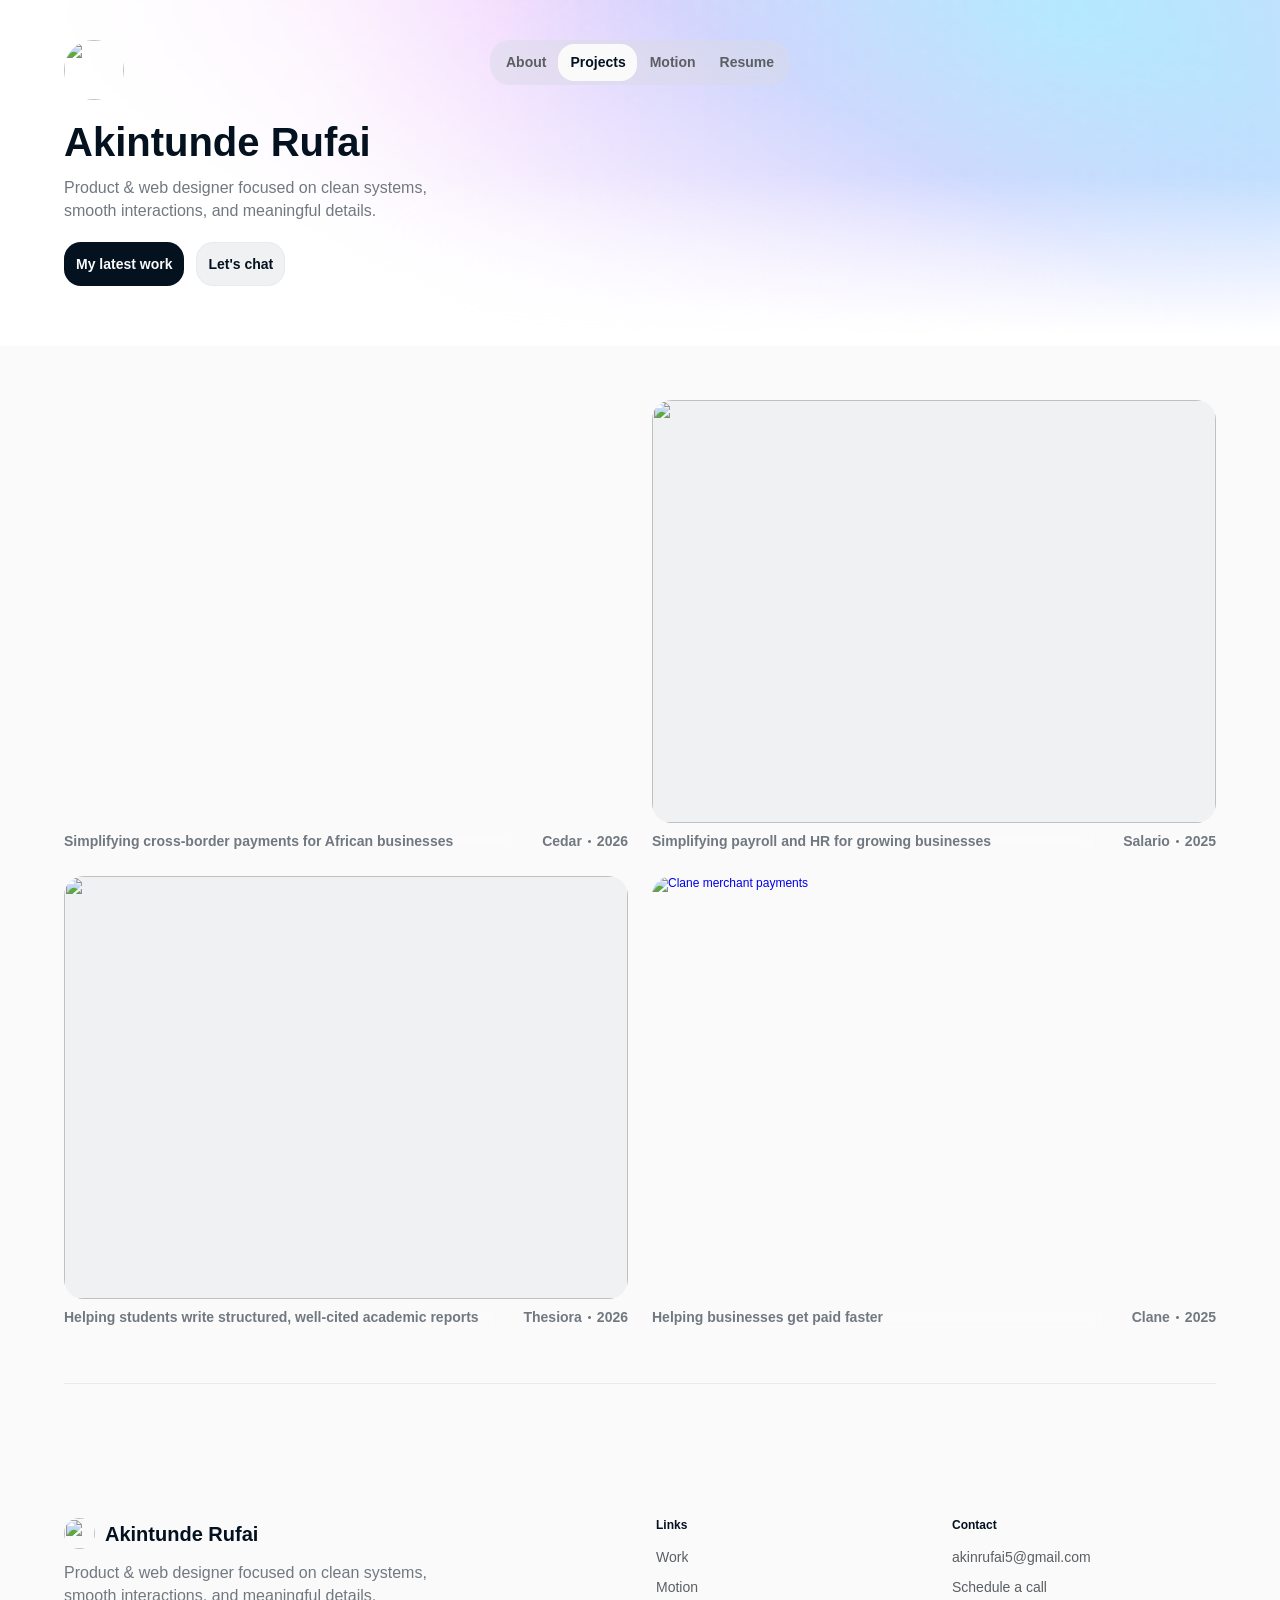
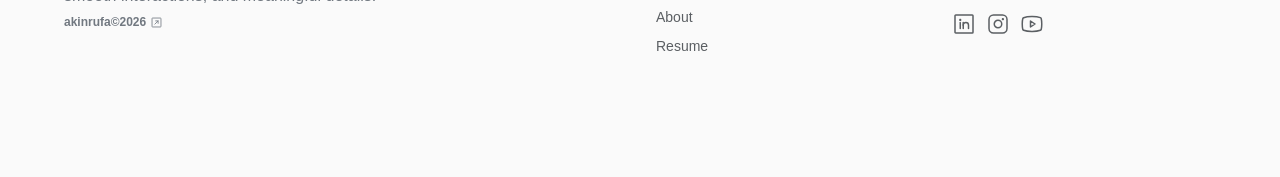
==== commit d14632e4: "Clean, short URLs without .html" ====
--- a/index.html
+++ b/index.html
@@ -4,10 +4,10 @@
 	<meta name="viewport" content="width=device-width">
 	<meta name="generator" content="Framer 0918601">
 	<title>akindevdesign</title>
-    <meta property="og:url" content="https://akintunde.framer.website/"><meta name="description" content="Framer portfolio template for UX and product designers. Showcase case studies, projects, and experiments with a CMS-powered portfolio featuring responsive layouts, dynamic backgrounds, and flexible content sections.">
+    <meta property="og:url" content="https://www.akinrufai.work/"><meta name="description" content="Framer portfolio template for UX and product designers. Showcase case studies, projects, and experiments with a CMS-powered portfolio featuring responsive layouts, dynamic backgrounds, and flexible content sections.">
     <meta name="framer-search-index" content="https://framerusercontent.com/sites/kBbIUdNMBwwyXevGDP1xu/searchIndex-gWhROZWwah3O.json">
     <meta name="framer-search-index-fallback" content="https://framerusercontent.com/sites/kBbIUdNMBwwyXevGDP1xu/searchIndex-MVlcxKc6Cisi.json">
-    <link href="favicon.png" rel="icon" type="image/png">
+    <link href="/favicon.png" rel="icon" type="image/png">
     
     <!-- Open Graph -->
     <meta property="og:type" content="website">
@@ -139,14 +139,14 @@
     
     <!-- End of headEnd -->
 	
-<link rel="stylesheet" href="assets/site.css"></head>
+<link rel="stylesheet" href="/assets/site.css"></head>
 <body>
 	
 	<!-- Start of bodyStart -->
     
     <!-- End of bodyStart -->
 	
-	<div id="main" data-framer-hydrate-v2="{&quot;routeId&quot;:&quot;augiA20Il&quot;,&quot;localeId&quot;:&quot;default&quot;,&quot;breakpoints&quot;:[{&quot;hash&quot;:&quot;72rtr7&quot;,&quot;mediaQuery&quot;:&quot;(min-width: 1280px)&quot;},{&quot;hash&quot;:&quot;1k6v4i9&quot;,&quot;mediaQuery&quot;:&quot;(min-width: 810px) and (max-width: 1279.98px)&quot;},{&quot;hash&quot;:&quot;nt0uom&quot;,&quot;mediaQuery&quot;:&quot;(max-width: 809.98px)&quot;},{&quot;hash&quot;:&quot;1uuckez&quot;,&quot;mediaQuery&quot;:&quot;(max-width: 809.98px)&quot;},{&quot;hash&quot;:&quot;1w0lp1a&quot;,&quot;mediaQuery&quot;:&quot;(min-width: 810px) and (max-width: 1279.98px)&quot;},{&quot;hash&quot;:&quot;17pcg4t&quot;,&quot;mediaQuery&quot;:&quot;(min-width: 1280px)&quot;}]}" data-framer-ssr-released-at="2026-11-04T19:14:31.397Z" data-framer-page-optimized-at="2026-11-08T10:59:11.104Z" data-framer-generated-page=""><!--$--><style data-framer-html-style="">:root body { background: var(--token-f7afab8f-991d-426d-a212-51d8456d5a36, rgb(252, 252, 252)); }</style><div class="framer-BjMPM framer-BN5Le framer-eHXXF framer-17pcg4t" data-layout-template="true" style="min-height:100vh;width:auto"><div class="ssr-variant"><div class="framer-thrm37-container" data-framer-appear-id="thrm37" data-framer-layout-hint-center-x="true" style="opacity:0.001;transform:translateX(-50%) translateY(-86px)"><header class="framer-ra46y framer-eindb4 framer-v-eindb4" data-framer-name="Projects" draggable="false" style="backdrop-filter:blur(10px);background-color:var(--token-cdb66762-cb0e-4cf9-ab9a-044fe285d91e, rgba(218, 218, 230, 0.5));-webkit-backdrop-filter:blur(10px);border-bottom-left-radius:20px;border-bottom-right-radius:20px;border-top-left-radius:20px;border-top-right-radius:20px"><!--$--><div class="framer-1faao5e-container" draggable="false"><!--$--><a class="framer-z0vyw framer-Uo8Yv framer-hhjkou framer-v-qelk1w framer-1lum07a" data-framer-name="Inactive" href="about.html"><div class="framer-63kunw" draggable="false" data-framer-component-type="RichTextContainer" style="--extracted-r6o4lv:var(--token-c0bda9fa-b03d-46d8-a14f-e38c505de169, rgb(91, 95, 99));transform:none"><p class="framer-text framer-styles-preset-29mx3t" data-styles-preset="KSv8TCPWH" dir="auto" style="--framer-text-color:var(--extracted-r6o4lv, var(--token-c0bda9fa-b03d-46d8-a14f-e38c505de169, rgb(91, 95, 99)))">About</p></div></a><!--/$--></div><!--/$--><!--$--><div class="framer-vfsy4m-container" draggable="false"><!--$--><a class="framer-z0vyw framer-Uo8Yv framer-hhjkou framer-v-hhjkou framer-1lum07a" data-framer-name="Active" href="index.html" data-framer-page-link-current="true"><div class="framer-1eelhx5" data-framer-appear-id="1eelhx5" data-framer-name="Tab BG" style="backdrop-filter:blur(10px);background-color:var(--token-f7afab8f-991d-426d-a212-51d8456d5a36, rgb(252, 252, 252));-webkit-backdrop-filter:blur(10px);will-change:transform;border-bottom-left-radius:16px;border-bottom-right-radius:16px;border-top-left-radius:16px;border-top-right-radius:16px;opacity:0.001;transform:scale(0.6)"></div><div class="framer-63kunw" draggable="false" data-framer-component-type="RichTextContainer" style="--extracted-r6o4lv:var(--token-28627c14-8287-467f-acdb-39bd94c81ffc, rgb(4, 17, 31));transform:none"><p class="framer-text framer-styles-preset-29mx3t" data-styles-preset="KSv8TCPWH" dir="auto" style="--framer-text-color:var(--extracted-r6o4lv, var(--token-28627c14-8287-467f-acdb-39bd94c81ffc, rgb(4, 17, 31)))">Projects</p></div></a><!--/$--></div><!--/$--><!--$--><div class="framer-1v61xz0-container" draggable="false"><!--$--><a class="framer-z0vyw framer-Uo8Yv framer-hhjkou framer-v-qelk1w framer-1lum07a" data-framer-name="Inactive" href="experiments.html"><div class="framer-63kunw" draggable="false" data-framer-component-type="RichTextContainer" style="--extracted-r6o4lv:var(--token-c0bda9fa-b03d-46d8-a14f-e38c505de169, rgb(91, 95, 99));transform:none"><p class="framer-text framer-styles-preset-29mx3t" data-styles-preset="KSv8TCPWH" dir="auto" style="--framer-text-color:var(--extracted-r6o4lv, var(--token-c0bda9fa-b03d-46d8-a14f-e38c505de169, rgb(91, 95, 99)))">Motion</p></div></a><!--/$--></div><!--/$--><!--$--><div class="framer-16ksqx2-container" draggable="false"><!--$--><a class="framer-z0vyw framer-Uo8Yv framer-hhjkou framer-v-qelk1w framer-1lum07a" data-framer-name="Inactive" href="resume.html"><div class="framer-63kunw" draggable="false" data-framer-component-type="RichTextContainer" style="--extracted-r6o4lv:var(--token-c0bda9fa-b03d-46d8-a14f-e38c505de169, rgb(91, 95, 99));transform:none"><p class="framer-text framer-styles-preset-29mx3t" data-styles-preset="KSv8TCPWH" dir="auto" style="--framer-text-color:var(--extracted-r6o4lv, var(--token-c0bda9fa-b03d-46d8-a14f-e38c505de169, rgb(91, 95, 99)))">Resume</p></div></a><!--/$--></div><!--/$--></header></div></div><div class="framer-t0kt0g" data-framer-name="Hero"><div class="framer-np5svu-container"><div class="framer-2y3Cp framer-1yj34l4 framer-v-5mkqcx" data-framer-name="Sky" style="height:100%;width:100%"><div class="framer-v49558" data-framer-appear-id="v49558" data-framer-name="Sky" style="mask:linear-gradient(0deg, rgba(0,0,0,0) 39%, rgb(0, 0, 0) 68%, rgba(0,0,0,1) 100%) add;-webkit-mask:linear-gradient(0deg, rgba(0,0,0,0) 39%, rgb(0, 0, 0) 68%, rgba(0,0,0,1) 100%) add;will-change:transform;opacity:0.001;transform:none"><div class="framer-1qq1xic" style="mask:linear-gradient(30deg, rgba(0,0,0,0) 38%, rgb(0, 0, 0) 72.07207207207207%, rgba(0,0,0,1) 100%) add;-webkit-mask:linear-gradient(30deg, rgba(0,0,0,0) 38%, rgb(0, 0, 0) 72.07207207207207%, rgba(0,0,0,1) 100%) add"><div class="framer-16fo2lz-container"><div data-framer-component-type="Shader" style="display:block;flex:0 0 auto;width:100%;height:100%;border-radius:inherit;corner-shape:inherit;overflow-x:hidden;overflow-y:hidden;transform:none"><div style="position:absolute;inset:0;width:100%;height:100%;opacity:1"><canvas style="display:block;width:100%;height:100%" draggable="false"></canvas></div></div></div></div></div></div></div><div class="framer-1mrwwjg" data-framer-name="Container"><div class="framer-1sauumn" data-framer-appear-id="1sauumn" data-framer-name="Top" style="opacity:0.001;transform:none"><div class="framer-1qjxdcd" data-framer-name="Photo"><!--$--><div class="ssr-variant"><a as="a" class="framer-1tuzmm0 framer-ayti90" data-framer-name="Portrait of a Confident Young Woman (1)" href="index.html" data-framer-page-link-current="true"><div style="position:absolute;border-radius:inherit;corner-shape:inherit;top:0;right:0;bottom:0;left:0" data-framer-background-image-wrapper="true"><img decoding="async" width="1600" height="1600" sizes="(min-width: 810px) and (max-width: 1279.98px) max(60px, 31px), (min-width: 1280px) max(60px, 31px), (max-width: 809.98px) max(52px, 31px)" srcset="https://framerusercontent.com/images/wl5eOdgXNZBauBhzQwe3j8AQ75s.jpeg?scale-down-to=512&amp;width=1600&amp;height=1600 512w,https://framerusercontent.com/images/wl5eOdgXNZBauBhzQwe3j8AQ75s.jpeg?scale-down-to=1024&amp;width=1600&amp;height=1600 1024w,https://framerusercontent.com/images/wl5eOdgXNZBauBhzQwe3j8AQ75s.jpeg?width=1600&amp;height=1600 1600w" src="https://framerusercontent.com/images/wl5eOdgXNZBauBhzQwe3j8AQ75s.jpeg?width=1600&amp;height=1600" alt="" style="display:block;width:100%;height:100%;border-radius:inherit;corner-shape:inherit;object-position:center top;object-fit:cover"></div></a></div><!--/$--></div><div class="framer-1s3ljgw" data-framer-name="Text"><div class="framer-6fcgl1" data-framer-component-type="RichTextContainer" style="transform:none"><h1 class="framer-text framer-styles-preset-13gzcji" data-styles-preset="WqNZwSSw1" dir="auto"><strong class="framer-text">Akintunde Rufai</strong></h1></div><div class="framer-fm0kd0" data-framer-name="Description"><div class="framer-1ldt5tl" data-framer-component-type="RichTextContainer" style="transform:none"><p class="framer-text framer-styles-preset-1rps2lr" data-styles-preset="oELRBbrwg" dir="auto">Product &amp; web designer focused on clean systems, smooth interactions, and meaningful details.</p></div></div></div><div class="framer-19bdq8i" data-framer-name="Buttons"><!--$--><div class="ssr-variant hidden-1uuckez"><div class="framer-5ch8k7-container"><!--$--><a class="framer-Nnyv0 framer-Uo8Yv framer-1njonpw framer-v-1njonpw framer-sjyp0w" data-framer-name="Primary star" href="case-studies/cedar-cross-border-payments.html" tabindex="0" style="--border-bottom-width:0px;--border-color:rgba(0, 0, 0, 0);--border-left-width:0px;--border-right-width:0px;--border-style:solid;--border-top-width:0px;--corner-shape-fallback:0.843;background-color:var(--token-b154a72e-860a-4a47-bda7-177605c8df0c, rgb(4, 17, 31));corner-shape:superellipse(1.3);border-bottom-left-radius:calc(20px*var(--one-if-corner-shape-supported,var(--corner-shape-fallback,1)));border-bottom-right-radius:calc(20px*var(--one-if-corner-shape-supported,var(--corner-shape-fallback,1)));border-top-left-radius:calc(20px*var(--one-if-corner-shape-supported,var(--corner-shape-fallback,1)));border-top-right-radius:calc(20px*var(--one-if-corner-shape-supported,var(--corner-shape-fallback,1)))"><div class="framer-8bdnlb" data-framer-name="BG" style="background:linear-gradient(112deg, rgba(255, 255, 255, 0.4) -21%, rgba(255, 255, 255, 0) 100%);opacity:0"></div><div class="framer-1f2xesy" data-framer-component-type="RichTextContainer" style="--extracted-r6o4lv:var(--token-f7afab8f-991d-426d-a212-51d8456d5a36, rgb(252, 252, 252));--framer-link-text-color:rgb(0, 153, 255);--framer-link-text-decoration:underline;transform:none"><p class="framer-text framer-styles-preset-29mx3t" data-styles-preset="KSv8TCPWH" dir="auto" style="--framer-text-color:var(--extracted-r6o4lv, var(--token-f7afab8f-991d-426d-a212-51d8456d5a36, rgb(252, 252, 252)))">My latest work</p></div></a><!--/$--></div></div><div class="ssr-variant hidden-1w0lp1a hidden-17pcg4t"><div class="framer-5ch8k7-container"><!--$--><a class="framer-Nnyv0 framer-Uo8Yv framer-1njonpw framer-v-1nxnfxk framer-sjyp0w" data-framer-name="Primary Mobile" href="case-studies/cedar-cross-border-payments.html" tabindex="0" style="--border-bottom-width:0px;--border-color:rgba(0, 0, 0, 0);--border-left-width:0px;--border-right-width:0px;--border-style:solid;--border-top-width:0px;--corner-shape-fallback:0.843;background-color:var(--token-b154a72e-860a-4a47-bda7-177605c8df0c, rgb(4, 17, 31));corner-shape:superellipse(1.3);border-bottom-left-radius:calc(20px*var(--one-if-corner-shape-supported,var(--corner-shape-fallback,1)));border-bottom-right-radius:calc(20px*var(--one-if-corner-shape-supported,var(--corner-shape-fallback,1)));border-top-left-radius:calc(20px*var(--one-if-corner-shape-supported,var(--corner-shape-fallback,1)));border-top-right-radius:calc(20px*var(--one-if-corner-shape-supported,var(--corner-shape-fallback,1)))"><div class="framer-8bdnlb" data-framer-name="BG" style="background:linear-gradient(112deg, rgba(255, 255, 255, 0.4) -21%, rgba(255, 255, 255, 0) 100%);opacity:0"></div><div class="framer-1f2xesy" data-framer-component-type="RichTextContainer" style="--extracted-r6o4lv:var(--token-f7afab8f-991d-426d-a212-51d8456d5a36, rgb(252, 252, 252));--framer-link-text-color:rgb(0, 153, 255);--framer-link-text-decoration:underline;transform:none"><p class="framer-text framer-styles-preset-29mx3t" data-styles-preset="KSv8TCPWH" dir="auto" style="--framer-text-color:var(--extracted-r6o4lv, var(--token-f7afab8f-991d-426d-a212-51d8456d5a36, rgb(252, 252, 252)))">My latest work</p></div></a><!--/$--></div></div><!--/$--><div class="ssr-variant hidden-1uuckez"><div class="framer-1eurps6-container"><!--$--><a class="framer-Nnyv0 framer-Uo8Yv framer-1njonpw framer-v-3og9q0 framer-sjyp0w" data-framer-name="Secondary Call" data-border="true" href="https://calendly.com/akintundeismail/30min" target="_blank" tabindex="0" style="--border-bottom-width:1px;--border-color:var(--token-1f1a3fc8-2220-4609-92ac-b2836646b5f8, rgb(232, 234, 237));--border-left-width:1px;--border-right-width:1px;--border-style:solid;--border-top-width:1px;--corner-shape-fallback:0.843;background-color:var(--token-048c6eab-54bc-412c-9612-b27a36668a5b, rgb(240, 241, 243));corner-shape:superellipse(1.3);border-bottom-left-radius:calc(20px*var(--one-if-corner-shape-supported,var(--corner-shape-fallback,1)));border-bottom-right-radius:calc(20px*var(--one-if-corner-shape-supported,var(--corner-shape-fallback,1)));border-top-left-radius:calc(20px*var(--one-if-corner-shape-supported,var(--corner-shape-fallback,1)));border-top-right-radius:calc(20px*var(--one-if-corner-shape-supported,var(--corner-shape-fallback,1)))"><div class="framer-8bdnlb" data-framer-name="BG" style="background:linear-gradient(112deg, rgba(255, 255, 255, 0.4) -21%, rgba(255, 255, 255, 0) 100%);opacity:0"></div><div class="framer-1f2xesy" data-framer-component-type="RichTextContainer" style="--extracted-r6o4lv:var(--token-b154a72e-860a-4a47-bda7-177605c8df0c, rgb(4, 17, 31));--framer-link-text-color:rgb(0, 153, 255);--framer-link-text-decoration:underline;transform:none"><p class="framer-text framer-styles-preset-29mx3t" data-styles-preset="KSv8TCPWH" dir="auto" style="--framer-text-color:var(--extracted-r6o4lv, var(--token-b154a72e-860a-4a47-bda7-177605c8df0c, rgb(4, 17, 31)))">Let's chat</p></div></a><!--/$--></div></div><div class="ssr-variant hidden-1w0lp1a hidden-17pcg4t"><div class="framer-1eurps6-container"><!--$--><a class="framer-Nnyv0 framer-Uo8Yv framer-1njonpw framer-v-pleg7i framer-sjyp0w" data-framer-name="Secondary Mobile" data-border="true" href="https://calendly.com/akintundeismail/30min" target="_blank" tabindex="0" style="--border-bottom-width:1px;--border-color:var(--token-1f1a3fc8-2220-4609-92ac-b2836646b5f8, rgb(232, 234, 237));--border-left-width:1px;--border-right-width:1px;--border-style:solid;--border-top-width:1px;--corner-shape-fallback:0.843;background-color:var(--token-048c6eab-54bc-412c-9612-b27a36668a5b, rgb(240, 241, 243));corner-shape:superellipse(1.3);border-bottom-left-radius:calc(20px*var(--one-if-corner-shape-supported,var(--corner-shape-fallback,1)));border-bottom-right-radius:calc(20px*var(--one-if-corner-shape-supported,var(--corner-shape-fallback,1)));border-top-left-radius:calc(20px*var(--one-if-corner-shape-supported,var(--corner-shape-fallback,1)));border-top-right-radius:calc(20px*var(--one-if-corner-shape-supported,var(--corner-shape-fallback,1)))"><div class="framer-8bdnlb" data-framer-name="BG" style="background:linear-gradient(112deg, rgba(255, 255, 255, 0.4) -21%, rgba(255, 255, 255, 0) 100%);opacity:0"></div><div class="framer-1f2xesy" data-framer-component-type="RichTextContainer" style="--extracted-r6o4lv:var(--token-28627c14-8287-467f-acdb-39bd94c81ffc, rgb(4, 17, 31));--framer-link-text-color:rgb(0, 153, 255);--framer-link-text-decoration:underline;transform:none"><p class="framer-text framer-styles-preset-29mx3t" data-styles-preset="KSv8TCPWH" dir="auto" style="--framer-text-color:var(--extracted-r6o4lv, var(--token-28627c14-8287-467f-acdb-39bd94c81ffc, rgb(4, 17, 31)))">Let's chat</p></div></a><!--/$--></div></div></div></div></div></div><style data-framer-html-style="">html body { background: var(--token-f7afab8f-991d-426d-a212-51d8456d5a36, rgb(252, 252, 252)); }</style><div data-framer-root="" class="framer-eDR3E framer-FdKjy framer-72rtr7" style="min-height:100vh;width:auto;display:contents"><div class="framer-1bxfqfz" data-framer-name="Main"><section class="framer-11hkorx" data-framer-name="Case Studies" id="case-studies"><div class="framer-88ljfy" data-framer-name="Container"><div class="framer-q9qzis"><!--$--><div class="framer-1ujhrxs"><!--$--><div class="ssr-variant hidden-nt0uom"><div class="framer-1eabirs-container" data-framer-appear-id="1eabirs-0" style="opacity:0.001;transform:translateY(10px) scale(0.9)"><!--$--><a mfnuhxixt="Check the story →" class="framer-Q7SKL framer-Uo8Yv framer-1waqp66 framer-v-1waqp66 framer-5n9h0u" data-framer-name="Desktop" href="case-studies/cedar-cross-border-payments.html" style="width:100%"><div class="framer-18ut0r5" data-framer-name="Container" style="border-bottom-left-radius:20px;border-bottom-right-radius:20px;border-top-left-radius:20px;border-top-right-radius:20px"><div class="framer-1fbus7o-container" data-framer-name="Image or video" name="Image or video" style="transform:none"><div name="Image or video" class="framer-x6104 framer-Uo8Yv framer-9cv5wz framer-v-yzfps0" data-framer-name="4:3" style="--q99nl8:flex-start;width:100%;opacity:1"><div class="framer-2r9std" data-framer-name="Video" style="border-bottom-left-radius:0px;border-bottom-right-radius:0px;border-top-left-radius:0px;border-top-right-radius:0px"><div class="framer-1sm8yak-container"><!--$--><video src="https://framerusercontent.com/assets/ihNjDwd2UudddTuKdOKu7vt39k.mp4" loop="" preload="none" poster="https://framerusercontent.com/images/hrBPekloYExrx62KbPgiBQWnkQ.png?width=1974&amp;height=1481" muted="" playsinline="" style="cursor:auto;width:100%;height:100%;border-radius:0px;display:block;object-fit:cover;background-color:rgba(0, 0, 0, 0);object-position:50% 50%"></video><!--/$--></div></div></div></div></div><div class="framer-1rqurht"><div class="framer-1b7jxfl" data-framer-name="Tags" style="backdrop-filter:blur(10px);-webkit-backdrop-filter:blur(10px)"><div class="framer-1ong0g0" data-framer-component-type="RichTextContainer" style="transform:none"><p class="framer-text framer-styles-preset-29mx3t" data-styles-preset="KSv8TCPWH" dir="auto">Simplifying cross-border payments for African businesses</p></div></div><div class="framer-13ry9on" data-framer-name="Tags" style="backdrop-filter:blur(10px);-webkit-backdrop-filter:blur(10px)"><div class="framer-1hzk3y" data-framer-component-type="RichTextContainer" style="--extracted-r6o4lv:var(--token-51d11642-d88a-481a-9928-4807c91d56bc, rgb(113, 120, 128));transform:none"><p class="framer-text framer-styles-preset-29mx3t" data-styles-preset="KSv8TCPWH" dir="auto" style="--framer-text-color:var(--extracted-r6o4lv, var(--token-51d11642-d88a-481a-9928-4807c91d56bc, rgb(113, 120, 128)))">Cedar</p></div><div data-framer-component-type="SVG" class="framer-1gmd9rt" aria-hidden="true" style="image-rendering:pixelated;flex-shrink:0"><div class="svgContainer" style="width:100%;height:100%;aspect-ratio:inherit"><svg style="width:100%;height:100%;"><use href="#svg-738611678_326"></use></svg></div></div><div class="framer-1djifl1" data-framer-component-type="RichTextContainer" style="--extracted-r6o4lv:var(--token-51d11642-d88a-481a-9928-4807c91d56bc, rgb(113, 120, 128));transform:none"><p class="framer-text framer-styles-preset-29mx3t" data-styles-preset="KSv8TCPWH" dir="auto" style="--framer-text-color:var(--extracted-r6o4lv, var(--token-51d11642-d88a-481a-9928-4807c91d56bc, rgb(113, 120, 128)))">2026</p></div></div></div></a><!--/$--></div></div><div class="ssr-variant hidden-1k6v4i9 hidden-72rtr7"><div class="framer-1eabirs-container" data-framer-appear-id="1eabirs-0" style="opacity:0.001;transform:translateY(10px) scale(0.9)"><!--$--><a mfnuhxixt="Check the story →" class="framer-Q7SKL framer-Uo8Yv framer-1waqp66 framer-v-ez2rhg framer-5n9h0u" data-framer-name="Mobile" href="case-studies/cedar-cross-border-payments.html" style="width:100%"><div class="framer-18ut0r5" data-framer-name="Container" style="border-bottom-left-radius:8px;border-bottom-right-radius:8px;border-top-left-radius:8px;border-top-right-radius:8px"><div class="framer-1fbus7o-container" data-framer-name="Image or video" name="Image or video" style="transform:none"><div name="Image or video" class="framer-x6104 framer-Uo8Yv framer-9cv5wz framer-v-yzfps0" data-framer-name="4:3" style="--q99nl8:flex-start;width:100%;opacity:1"><div class="framer-2r9std" data-framer-name="Video" style="border-bottom-left-radius:0px;border-bottom-right-radius:0px;border-top-left-radius:0px;border-top-right-radius:0px"><div class="framer-1sm8yak-container"><!--$--><video src="https://framerusercontent.com/assets/ihNjDwd2UudddTuKdOKu7vt39k.mp4" loop="" preload="none" poster="https://framerusercontent.com/images/hrBPekloYExrx62KbPgiBQWnkQ.png?width=1974&amp;height=1481" muted="" playsinline="" style="cursor:auto;width:100%;height:100%;border-radius:0px;display:block;object-fit:cover;background-color:rgba(0, 0, 0, 0);object-position:50% 50%"></video><!--/$--></div></div></div></div></div><div class="framer-1rqurht"><div class="framer-1b7jxfl" data-framer-name="Tags" style="backdrop-filter:blur(10px);-webkit-backdrop-filter:blur(10px)"><div class="framer-1ong0g0" data-framer-component-type="RichTextContainer" style="transform:none"><p class="framer-text framer-styles-preset-29mx3t" data-styles-preset="KSv8TCPWH" dir="auto">Simplifying cross-border payments for African businesses</p></div></div></div></a><!--/$--></div></div><!--/$--></div><div class="framer-1ujhrxs"><!--$--><div class="ssr-variant hidden-nt0uom"><div class="framer-1eabirs-container" data-framer-appear-id="1eabirs-1" style="opacity:0.001;transform:translateY(10px) scale(0.9)"><!--$--><a mfnuhxixt="Check the story →" class="framer-Q7SKL framer-Uo8Yv framer-1waqp66 framer-v-1waqp66 framer-5n9h0u" data-framer-name="Desktop" href="case-studies/salario-payroll-and-hr.html" style="width:100%"><div class="framer-18ut0r5" data-framer-name="Container" style="border-bottom-left-radius:20px;border-bottom-right-radius:20px;border-top-left-radius:20px;border-top-right-radius:20px"><div class="framer-1fbus7o-container" data-framer-name="Image or video" name="Image or video" style="transform:none"><div name="Image or video" class="framer-x6104 framer-Uo8Yv framer-9cv5wz framer-v-yzfps0" data-framer-name="4:3" style="--q99nl8:flex-start;width:100%;opacity:1"><div class="framer-zf4qai" data-framer-name="Image Container" style="border-bottom-left-radius:0px;border-bottom-right-radius:0px;border-top-left-radius:0px;border-top-right-radius:0px"><div class="framer-1bwzoze" data-framer-name="Background" style="background-color:var(--token-a28f7f0c-c9e5-4bf0-b0db-e724b985a12f, rgb(240, 241, 243));border-bottom-left-radius:0px;border-bottom-right-radius:0px;border-top-left-radius:0px;border-top-right-radius:0px"></div><div class="framer-cgue1w" data-framer-name="Image" style="border-bottom-left-radius:0px;border-bottom-right-radius:0px;border-top-left-radius:0px;border-top-right-radius:0px"><div style="position:absolute;border-radius:inherit;corner-shape:inherit;top:0;right:0;bottom:0;left:0" data-framer-background-image-wrapper="true"><img decoding="async" width="2961" height="2222" sizes="(min-width: 1280px) max((min(max(100vw, 1px), 1280px) - 152px) / 2, 50px), (max-width: 809.98px) max(min(max(100vw, 1px), 1280px) - 40px, 50px), (min-width: 810px) and (max-width: 1279.98px) max((min(max(100vw, 1px), 1280px) - 104px) / 2, 50px)" srcset="https://framerusercontent.com/images/knQhGJszNMUlNSSv7aHSrbPg6s.png?scale-down-to=512&amp;width=2961&amp;height=2222 512w,https://framerusercontent.com/images/knQhGJszNMUlNSSv7aHSrbPg6s.png?scale-down-to=1024&amp;width=2961&amp;height=2222 1024w,https://framerusercontent.com/images/knQhGJszNMUlNSSv7aHSrbPg6s.png?scale-down-to=2048&amp;width=2961&amp;height=2222 2048w,https://framerusercontent.com/images/knQhGJszNMUlNSSv7aHSrbPg6s.png?width=2961&amp;height=2222 2961w" src="https://framerusercontent.com/images/knQhGJszNMUlNSSv7aHSrbPg6s.png?width=2961&amp;height=2222" alt="" style="display:block;width:100%;height:100%;border-radius:inherit;corner-shape:inherit;object-position:center;object-fit:cover"></div></div></div></div></div></div><div class="framer-1rqurht"><div class="framer-1b7jxfl" data-framer-name="Tags" style="backdrop-filter:blur(10px);-webkit-backdrop-filter:blur(10px)"><div class="framer-1ong0g0" data-framer-component-type="RichTextContainer" style="transform:none"><p class="framer-text framer-styles-preset-29mx3t" data-styles-preset="KSv8TCPWH" dir="auto">Simplifying payroll and HR for growing businesses</p></div></div><div class="framer-13ry9on" data-framer-name="Tags" style="backdrop-filter:blur(10px);-webkit-backdrop-filter:blur(10px)"><div class="framer-1hzk3y" data-framer-component-type="RichTextContainer" style="--extracted-r6o4lv:var(--token-51d11642-d88a-481a-9928-4807c91d56bc, rgb(113, 120, 128));transform:none"><p class="framer-text framer-styles-preset-29mx3t" data-styles-preset="KSv8TCPWH" dir="auto" style="--framer-text-color:var(--extracted-r6o4lv, var(--token-51d11642-d88a-481a-9928-4807c91d56bc, rgb(113, 120, 128)))">Salario</p></div><div data-framer-component-type="SVG" class="framer-1gmd9rt" aria-hidden="true" style="image-rendering:pixelated;flex-shrink:0"><div class="svgContainer" style="width:100%;height:100%;aspect-ratio:inherit"><svg style="width:100%;height:100%;"><use href="#svg-738611678_326"></use></svg></div></div><div class="framer-1djifl1" data-framer-component-type="RichTextContainer" style="--extracted-r6o4lv:var(--token-51d11642-d88a-481a-9928-4807c91d56bc, rgb(113, 120, 128));transform:none"><p class="framer-text framer-styles-preset-29mx3t" data-styles-preset="KSv8TCPWH" dir="auto" style="--framer-text-color:var(--extracted-r6o4lv, var(--token-51d11642-d88a-481a-9928-4807c91d56bc, rgb(113, 120, 128)))">2025</p></div></div></div></a><!--/$--></div></div><div class="ssr-variant hidden-1k6v4i9 hidden-72rtr7"><div class="framer-1eabirs-container" data-framer-appear-id="1eabirs-1" style="opacity:0.001;transform:translateY(10px) scale(0.9)"><!--$--><a mfnuhxixt="Check the story →" class="framer-Q7SKL framer-Uo8Yv framer-1waqp66 framer-v-ez2rhg framer-5n9h0u" data-framer-name="Mobile" href="case-studies/salario-payroll-and-hr.html" style="width:100%"><div class="framer-18ut0r5" data-framer-name="Container" style="border-bottom-left-radius:8px;border-bottom-right-radius:8px;border-top-left-radius:8px;border-top-right-radius:8px"><div class="framer-1fbus7o-container" data-framer-name="Image or video" name="Image or video" style="transform:none"><div name="Image or video" class="framer-x6104 framer-Uo8Yv framer-9cv5wz framer-v-yzfps0" data-framer-name="4:3" style="--q99nl8:flex-start;width:100%;opacity:1"><div class="framer-zf4qai" data-framer-name="Image Container" style="border-bottom-left-radius:0px;border-bottom-right-radius:0px;border-top-left-radius:0px;border-top-right-radius:0px"><div class="framer-1bwzoze" data-framer-name="Background" style="background-color:var(--token-a28f7f0c-c9e5-4bf0-b0db-e724b985a12f, rgb(240, 241, 243));border-bottom-left-radius:0px;border-bottom-right-radius:0px;border-top-left-radius:0px;border-top-right-radius:0px"></div><div class="framer-cgue1w" data-framer-name="Image" style="border-bottom-left-radius:0px;border-bottom-right-radius:0px;border-top-left-radius:0px;border-top-right-radius:0px"><div style="position:absolute;border-radius:inherit;corner-shape:inherit;top:0;right:0;bottom:0;left:0" data-framer-background-image-wrapper="true"><img decoding="async" width="2961" height="2222" sizes="(min-width: 1280px) max((min(max(100vw, 1px), 1280px) - 152px) / 2, 50px), (max-width: 809.98px) max(min(max(100vw, 1px), 1280px) - 40px, 50px), (min-width: 810px) and (max-width: 1279.98px) max((min(max(100vw, 1px), 1280px) - 104px) / 2, 50px)" srcset="https://framerusercontent.com/images/knQhGJszNMUlNSSv7aHSrbPg6s.png?scale-down-to=512&amp;width=2961&amp;height=2222 512w,https://framerusercontent.com/images/knQhGJszNMUlNSSv7aHSrbPg6s.png?scale-down-to=1024&amp;width=2961&amp;height=2222 1024w,https://framerusercontent.com/images/knQhGJszNMUlNSSv7aHSrbPg6s.png?scale-down-to=2048&amp;width=2961&amp;height=2222 2048w,https://framerusercontent.com/images/knQhGJszNMUlNSSv7aHSrbPg6s.png?width=2961&amp;height=2222 2961w" src="https://framerusercontent.com/images/knQhGJszNMUlNSSv7aHSrbPg6s.png?width=2961&amp;height=2222" alt="" style="display:block;width:100%;height:100%;border-radius:inherit;corner-shape:inherit;object-position:center;object-fit:cover"></div></div></div></div></div></div><div class="framer-1rqurht"><div class="framer-1b7jxfl" data-framer-name="Tags" style="backdrop-filter:blur(10px);-webkit-backdrop-filter:blur(10px)"><div class="framer-1ong0g0" data-framer-component-type="RichTextContainer" style="transform:none"><p class="framer-text framer-styles-preset-29mx3t" data-styles-preset="KSv8TCPWH" dir="auto">Simplifying payroll and HR for growing businesses</p></div></div></div></a><!--/$--></div></div><!--/$--></div><div class="framer-1ujhrxs"><!--$--><div class="ssr-variant hidden-nt0uom"><div class="framer-1eabirs-container" data-framer-appear-id="1eabirs-2" style="opacity:0.001;transform:translateY(10px) scale(0.9)"><!--$--><a mfnuhxixt="Check the story →" class="framer-Q7SKL framer-Uo8Yv framer-1waqp66 framer-v-1waqp66 framer-5n9h0u" data-framer-name="Desktop" href="case-studies/thesiora.html" style="width:100%"><div class="framer-18ut0r5" data-framer-name="Container" style="border-bottom-left-radius:20px;border-bottom-right-radius:20px;border-top-left-radius:20px;border-top-right-radius:20px"><div class="framer-1fbus7o-container" data-framer-name="Image or video" name="Image or video" style="transform:none"><div name="Image or video" class="framer-x6104 framer-Uo8Yv framer-9cv5wz framer-v-yzfps0" data-framer-name="4:3" style="--q99nl8:flex-start;width:100%;opacity:1"><div class="framer-zf4qai" data-framer-name="Image Container" style="border-bottom-left-radius:0px;border-bottom-right-radius:0px;border-top-left-radius:0px;border-top-right-radius:0px"><div class="framer-1bwzoze" data-framer-name="Background" style="background-color:var(--token-a28f7f0c-c9e5-4bf0-b0db-e724b985a12f, rgb(240, 241, 243));border-bottom-left-radius:0px;border-bottom-right-radius:0px;border-top-left-radius:0px;border-top-right-radius:0px"></div><div class="framer-cgue1w" data-framer-name="Image" style="border-bottom-left-radius:0px;border-bottom-right-radius:0px;border-top-left-radius:0px;border-top-right-radius:0px"><div style="position:absolute;border-radius:inherit;corner-shape:inherit;top:0;right:0;bottom:0;left:0" data-framer-background-image-wrapper="true"><img decoding="async" width="2961" height="2222" sizes="(min-width: 1280px) max((min(max(100vw, 1px), 1280px) - 152px) / 2, 50px), (max-width: 809.98px) max(min(max(100vw, 1px), 1280px) - 40px, 50px), (min-width: 810px) and (max-width: 1279.98px) max((min(max(100vw, 1px), 1280px) - 104px) / 2, 50px)" srcset="https://framerusercontent.com/images/TsPWJGQAKJmcs6GgqpVKz0g8iII.png?scale-down-to=512&amp;width=2961&amp;height=2222 512w,https://framerusercontent.com/images/TsPWJGQAKJmcs6GgqpVKz0g8iII.png?scale-down-to=1024&amp;width=2961&amp;height=2222 1024w,https://framerusercontent.com/images/TsPWJGQAKJmcs6GgqpVKz0g8iII.png?scale-down-to=2048&amp;width=2961&amp;height=2222 2048w,https://framerusercontent.com/images/TsPWJGQAKJmcs6GgqpVKz0g8iII.png?width=2961&amp;height=2222 2961w" src="https://framerusercontent.com/images/TsPWJGQAKJmcs6GgqpVKz0g8iII.png?width=2961&amp;height=2222" alt="" style="display:block;width:100%;height:100%;border-radius:inherit;corner-shape:inherit;object-position:center;object-fit:cover"></div></div></div></div></div></div><div class="framer-1rqurht"><div class="framer-1b7jxfl" data-framer-name="Tags" style="backdrop-filter:blur(10px);-webkit-backdrop-filter:blur(10px)"><div class="framer-1ong0g0" data-framer-component-type="RichTextContainer" style="transform:none"><p class="framer-text framer-styles-preset-29mx3t" data-styles-preset="KSv8TCPWH" dir="auto">Helping students write structured, well-cited academic reports</p></div></div><div class="framer-13ry9on" data-framer-name="Tags" style="backdrop-filter:blur(10px);-webkit-backdrop-filter:blur(10px)"><div class="framer-1hzk3y" data-framer-component-type="RichTextContainer" style="--extracted-r6o4lv:var(--token-51d11642-d88a-481a-9928-4807c91d56bc, rgb(113, 120, 128));transform:none"><p class="framer-text framer-styles-preset-29mx3t" data-styles-preset="KSv8TCPWH" dir="auto" style="--framer-text-color:var(--extracted-r6o4lv, var(--token-51d11642-d88a-481a-9928-4807c91d56bc, rgb(113, 120, 128)))">Thesiora</p></div><div data-framer-component-type="SVG" class="framer-1gmd9rt" aria-hidden="true" style="image-rendering:pixelated;flex-shrink:0"><div class="svgContainer" style="width:100%;height:100%;aspect-ratio:inherit"><svg style="width:100%;height:100%;"><use href="#svg-738611678_326"></use></svg></div></div><div class="framer-1djifl1" data-framer-component-type="RichTextContainer" style="--extracted-r6o4lv:var(--token-51d11642-d88a-481a-9928-4807c91d56bc, rgb(113, 120, 128));transform:none"><p class="framer-text framer-styles-preset-29mx3t" data-styles-preset="KSv8TCPWH" dir="auto" style="--framer-text-color:var(--extracted-r6o4lv, var(--token-51d11642-d88a-481a-9928-4807c91d56bc, rgb(113, 120, 128)))">2026</p></div></div></div></a><!--/$--></div></div><div class="ssr-variant hidden-1k6v4i9 hidden-72rtr7"><div class="framer-1eabirs-container" data-framer-appear-id="1eabirs-2" style="opacity:0.001;transform:translateY(10px) scale(0.9)"><!--$--><a mfnuhxixt="Check the story →" class="framer-Q7SKL framer-Uo8Yv framer-1waqp66 framer-v-ez2rhg framer-5n9h0u" data-framer-name="Mobile" href="case-studies/thesiora.html" style="width:100%"><div class="framer-18ut0r5" data-framer-name="Container" style="border-bottom-left-radius:8px;border-bottom-right-radius:8px;border-top-left-radius:8px;border-top-right-radius:8px"><div class="framer-1fbus7o-container" data-framer-name="Image or video" name="Image or video" style="transform:none"><div name="Image or video" class="framer-x6104 framer-Uo8Yv framer-9cv5wz framer-v-yzfps0" data-framer-name="4:3" style="--q99nl8:flex-start;width:100%;opacity:1"><div class="framer-zf4qai" data-framer-name="Image Container" style="border-bottom-left-radius:0px;border-bottom-right-radius:0px;border-top-left-radius:0px;border-top-right-radius:0px"><div class="framer-1bwzoze" data-framer-name="Background" style="background-color:var(--token-a28f7f0c-c9e5-4bf0-b0db-e724b985a12f, rgb(240, 241, 243));border-bottom-left-radius:0px;border-bottom-right-radius:0px;border-top-left-radius:0px;border-top-right-radius:0px"></div><div class="framer-cgue1w" data-framer-name="Image" style="border-bottom-left-radius:0px;border-bottom-right-radius:0px;border-top-left-radius:0px;border-top-right-radius:0px"><div style="position:absolute;border-radius:inherit;corner-shape:inherit;top:0;right:0;bottom:0;left:0" data-framer-background-image-wrapper="true"><img decoding="async" width="2961" height="2222" sizes="(min-width: 1280px) max((min(max(100vw, 1px), 1280px) - 152px) / 2, 50px), (max-width: 809.98px) max(min(max(100vw, 1px), 1280px) - 40px, 50px), (min-width: 810px) and (max-width: 1279.98px) max((min(max(100vw, 1px), 1280px) - 104px) / 2, 50px)" srcset="https://framerusercontent.com/images/TsPWJGQAKJmcs6GgqpVKz0g8iII.png?scale-down-to=512&amp;width=2961&amp;height=2222 512w,https://framerusercontent.com/images/TsPWJGQAKJmcs6GgqpVKz0g8iII.png?scale-down-to=1024&amp;width=2961&amp;height=2222 1024w,https://framerusercontent.com/images/TsPWJGQAKJmcs6GgqpVKz0g8iII.png?scale-down-to=2048&amp;width=2961&amp;height=2222 2048w,https://framerusercontent.com/images/TsPWJGQAKJmcs6GgqpVKz0g8iII.png?width=2961&amp;height=2222 2961w" src="https://framerusercontent.com/images/TsPWJGQAKJmcs6GgqpVKz0g8iII.png?width=2961&amp;height=2222" alt="" style="display:block;width:100%;height:100%;border-radius:inherit;corner-shape:inherit;object-position:center;object-fit:cover"></div></div></div></div></div></div><div class="framer-1rqurht"><div class="framer-1b7jxfl" data-framer-name="Tags" style="backdrop-filter:blur(10px);-webkit-backdrop-filter:blur(10px)"><div class="framer-1ong0g0" data-framer-component-type="RichTextContainer" style="transform:none"><p class="framer-text framer-styles-preset-29mx3t" data-styles-preset="KSv8TCPWH" dir="auto">Helping students write structured, well-cited academic reports</p></div></div></div></a><!--/$--></div></div><!--/$--></div><div class="framer-1ujhrxs"><!--$--><div class="ssr-variant hidden-nt0uom"><div class="framer-1eabirs-container" data-framer-appear-id="1eabirs-3" style="opacity:0.001;transform:translateY(10px) scale(0.9)"><!--$--><a mfnuhxixt="Check the story →" class="framer-Q7SKL framer-Uo8Yv framer-1waqp66 framer-v-1waqp66 framer-5n9h0u" data-framer-name="Desktop" href="case-studies/clane-merchant-payments.html" style="width:100%"><div class="framer-18ut0r5" data-framer-name="Container" style="border-bottom-left-radius:20px;border-bottom-right-radius:20px;border-top-left-radius:20px;border-top-right-radius:20px"><div class="framer-1fbus7o-container" data-framer-name="Image or video" name="Image or video" style="transform:none"><div name="Image or video" class="framer-x6104 framer-Uo8Yv framer-9cv5wz framer-v-yzfps0" data-framer-name="4:3" style="--q99nl8:flex-start;width:100%;opacity:1"><div class="framer-2r9std" data-framer-name="Video" style="border-bottom-left-radius:0px;border-bottom-right-radius:0px;border-top-left-radius:0px;border-top-right-radius:0px"><div class="framer-1sm8yak-container"><!--$--><img src="https://framerusercontent.com/images/9uK90LTG9kXWGqgnd6cIr2Ixulo.png?scale-down-to=1024" srcset="https://framerusercontent.com/images/9uK90LTG9kXWGqgnd6cIr2Ixulo.png?scale-down-to=512 512w,https://framerusercontent.com/images/9uK90LTG9kXWGqgnd6cIr2Ixulo.png?scale-down-to=1024 1024w,https://framerusercontent.com/images/9uK90LTG9kXWGqgnd6cIr2Ixulo.png 2961w" sizes="(min-width: 810px) 33vw, 100vw" alt="Clane merchant payments" loading="lazy" decoding="async" style="width:100%;height:100%;border-radius:0px;display:block;object-fit:cover;object-position:50% 50%"><!--/$--></div></div></div></div></div><div class="framer-1rqurht"><div class="framer-1b7jxfl" data-framer-name="Tags" style="backdrop-filter:blur(10px);-webkit-backdrop-filter:blur(10px)"><div class="framer-1ong0g0" data-framer-component-type="RichTextContainer" style="transform:none"><p class="framer-text framer-styles-preset-29mx3t" data-styles-preset="KSv8TCPWH" dir="auto">Helping businesses get paid faster</p></div></div><div class="framer-13ry9on" data-framer-name="Tags" style="backdrop-filter:blur(10px);-webkit-backdrop-filter:blur(10px)"><div class="framer-1hzk3y" data-framer-component-type="RichTextContainer" style="--extracted-r6o4lv:var(--token-51d11642-d88a-481a-9928-4807c91d56bc, rgb(113, 120, 128));transform:none"><p class="framer-text framer-styles-preset-29mx3t" data-styles-preset="KSv8TCPWH" dir="auto" style="--framer-text-color:var(--extracted-r6o4lv, var(--token-51d11642-d88a-481a-9928-4807c91d56bc, rgb(113, 120, 128)))">Clane</p></div><div data-framer-component-type="SVG" class="framer-1gmd9rt" aria-hidden="true" style="image-rendering:pixelated;flex-shrink:0"><div class="svgContainer" style="width:100%;height:100%;aspect-ratio:inherit"><svg style="width:100%;height:100%;"><use href="#svg-738611678_326"></use></svg></div></div><div class="framer-1djifl1" data-framer-component-type="RichTextContainer" style="--extracted-r6o4lv:var(--token-51d11642-d88a-481a-9928-4807c91d56bc, rgb(113, 120, 128));transform:none"><p class="framer-text framer-styles-preset-29mx3t" data-styles-preset="KSv8TCPWH" dir="auto" style="--framer-text-color:var(--extracted-r6o4lv, var(--token-51d11642-d88a-481a-9928-4807c91d56bc, rgb(113, 120, 128)))">2025</p></div></div></div></a><!--/$--></div></div><div class="ssr-variant hidden-1k6v4i9 hidden-72rtr7"><div class="framer-1eabirs-container" data-framer-appear-id="1eabirs-3" style="opacity:0.001;transform:translateY(10px) scale(0.9)"><!--$--><a mfnuhxixt="Check the story →" class="framer-Q7SKL framer-Uo8Yv framer-1waqp66 framer-v-ez2rhg framer-5n9h0u" data-framer-name="Mobile" href="case-studies/clane-merchant-payments.html" style="width:100%"><div class="framer-18ut0r5" data-framer-name="Container" style="border-bottom-left-radius:8px;border-bottom-right-radius:8px;border-top-left-radius:8px;border-top-right-radius:8px"><div class="framer-1fbus7o-container" data-framer-name="Image or video" name="Image or video" style="transform:none"><div name="Image or video" class="framer-x6104 framer-Uo8Yv framer-9cv5wz framer-v-yzfps0" data-framer-name="4:3" style="--q99nl8:flex-start;width:100%;opacity:1"><div class="framer-2r9std" data-framer-name="Video" style="border-bottom-left-radius:0px;border-bottom-right-radius:0px;border-top-left-radius:0px;border-top-right-radius:0px"><div class="framer-1sm8yak-container"><!--$--><img src="https://framerusercontent.com/images/9uK90LTG9kXWGqgnd6cIr2Ixulo.png?scale-down-to=1024" srcset="https://framerusercontent.com/images/9uK90LTG9kXWGqgnd6cIr2Ixulo.png?scale-down-to=512 512w,https://framerusercontent.com/images/9uK90LTG9kXWGqgnd6cIr2Ixulo.png?scale-down-to=1024 1024w,https://framerusercontent.com/images/9uK90LTG9kXWGqgnd6cIr2Ixulo.png 2961w" sizes="(min-width: 810px) 33vw, 100vw" alt="Clane merchant payments" loading="lazy" decoding="async" style="width:100%;height:100%;border-radius:0px;display:block;object-fit:cover;object-position:50% 50%"><!--/$--></div></div></div></div></div><div class="framer-1rqurht"><div class="framer-1b7jxfl" data-framer-name="Tags" style="backdrop-filter:blur(10px);-webkit-backdrop-filter:blur(10px)"><div class="framer-1ong0g0" data-framer-component-type="RichTextContainer" style="transform:none"><p class="framer-text framer-styles-preset-29mx3t" data-styles-preset="KSv8TCPWH" dir="auto">Helping businesses get paid faster</p></div></div></div></a><!--/$--></div></div><!--/$--></div><!--/$--></div><div class="framer-7psd7g" data-framer-name="Divider"></div></div></section></div><div class="framer-1kkohps-container"><!--$--><div></div><!--/$--></div></div><div id="overlay"></div><div class="framer-10kbbdj"></div><div class="ssr-variant hidden-1uuckez"><div class="framer-1vqrvxk-container" style="will-change:transform;opacity:0;transform:none"><div class="ssr-variant hidden-1w0lp1a"><footer class="framer-gNpUy framer-pX0qF framer-FdKjy framer-Rs29R framer-o5n928 framer-v-o5n928" data-framer-name="Desktop" style="width:100%"><div class="framer-h5oio3" data-framer-name="Container"><div class="framer-1bi9zwa" data-framer-name="footer-column"><div class="framer-1sou8cv" data-framer-name="Top"><div class="framer-emayy" data-framer-name="Text"><div class="framer-v97acp"><div class="framer-l9mbtc" data-framer-name="Photo"><div class="framer-17qxm1m" data-framer-name="Portrait of a Confident Young Woman (1)" style="border-bottom-left-radius:85px;border-bottom-right-radius:85px;border-top-left-radius:85px;border-top-right-radius:85px"><div style="position:absolute;border-radius:inherit;corner-shape:inherit;top:0;right:0;bottom:0;left:0" data-framer-background-image-wrapper="true"><img decoding="async" width="1600" height="1600" sizes="(min-width: 810px) and (max-width: 1279.98px) max(60px, 31px), (min-width: 1280px) max(60px, 31px), (max-width: 809.98px) max(52px, 31px)" srcset="https://framerusercontent.com/images/wl5eOdgXNZBauBhzQwe3j8AQ75s.jpeg?scale-down-to=512&amp;width=1600&amp;height=1600 512w,https://framerusercontent.com/images/wl5eOdgXNZBauBhzQwe3j8AQ75s.jpeg?scale-down-to=1024&amp;width=1600&amp;height=1600 1024w,https://framerusercontent.com/images/wl5eOdgXNZBauBhzQwe3j8AQ75s.jpeg?width=1600&amp;height=1600 1600w" src="https://framerusercontent.com/images/wl5eOdgXNZBauBhzQwe3j8AQ75s.jpeg?width=1600&amp;height=1600" alt="" style="display:block;width:100%;height:100%;border-radius:inherit;corner-shape:inherit;object-position:center top;object-fit:cover"></div></div></div><div class="framer-kpvvwb" data-framer-component-type="RichTextContainer" style="--extracted-a0htzi:var(--token-28627c14-8287-467f-acdb-39bd94c81ffc, rgb(4, 17, 31));--framer-link-text-color:rgb(0, 153, 255);--framer-link-text-decoration:underline;transform:none"><h3 class="framer-text framer-styles-preset-wn04p3" data-styles-preset="QesmqopY4" dir="auto" style="--framer-text-color:var(--extracted-a0htzi, var(--token-28627c14-8287-467f-acdb-39bd94c81ffc, rgb(4, 17, 31)))"><strong class="framer-text">Akintunde Rufai</strong></h3></div></div><div class="framer-1waufrw" data-framer-name="Description"><div class="framer-1a7mpin" data-framer-component-type="RichTextContainer" style="--framer-link-text-color:rgb(0, 153, 255);--framer-link-text-decoration:underline;transform:none"><p class="framer-text framer-styles-preset-1smn5pm" data-styles-preset="aWuz3iYI_" dir="auto">Product &amp; web designer focused on clean systems, smooth interactions, and meaningful details.</p></div><!--$--><a class="framer-vjguaj framer-1b1np7u" data-framer-name="*remove" href="https://www.framer.com/@sebastianst/?via=framewave" target="_blank"><div class="framer-1qw5oct" data-framer-component-type="RichTextContainer" style="--extracted-r6o4lv:var(--token-51d11642-d88a-481a-9928-4807c91d56bc, rgb(113, 120, 128));transform:none"><p class="framer-text framer-styles-preset-1prhv0m" data-styles-preset="XrEboWehe" dir="auto" style="--framer-text-alignment:left;--framer-text-color:var(--extracted-r6o4lv, var(--token-51d11642-d88a-481a-9928-4807c91d56bc, rgb(113, 120, 128)))">akinrufa©2026</p></div><svg class="framer-C5f89 framer-at28hh" role="presentation" viewBox="0 0 24 24" style="--1m6trwb:0;--21h8s6:var(--token-51d11642-d88a-481a-9928-4807c91d56bc, rgb(113, 120, 128));--pgex8v:1.5"><use href="#2100856646"></use></svg></a><!--/$--></div></div></div></div><div class="framer-195w7jf" data-framer-name="1"><div class="framer-13q7cgk" data-framer-component-type="RichTextContainer" style="--framer-link-text-color:rgb(0, 153, 255);--framer-link-text-decoration:underline;transform:none"><p class="framer-text framer-styles-preset-1prhv0m" data-styles-preset="XrEboWehe" dir="auto">Links</p></div><div class="framer-gv5yqc" data-framer-name="Links"><!--$--><div class="framer-12u07jo-container"><!--$--><a class="framer-IQoxZ framer-2T1Tv framer-x4obbg framer-v-7wpcsz framer-1vgqs9s" data-framer-name="Footer" data-highlight="true" href="index.html" data-framer-page-link-current="true" tabindex="0"><div class="framer-13m7x96" data-framer-name="Container"><div class="framer-1uud1bm" data-framer-component-type="RichTextContainer" style="--extracted-r6o4lv:var(--token-c0bda9fa-b03d-46d8-a14f-e38c505de169, rgb(91, 95, 99));--framer-link-text-color:rgb(0, 153, 255);--framer-link-text-decoration:underline;transform:none"><p class="framer-text framer-styles-preset-1wjc5v6" data-styles-preset="UHueIzRog" dir="auto" style="--framer-text-alignment:left;--framer-text-color:var(--extracted-r6o4lv, var(--token-c0bda9fa-b03d-46d8-a14f-e38c505de169, rgb(91, 95, 99)))">Work</p></div></div></a><!--/$--></div><!--/$--><!--$--><div class="framer-12xrhmn-container"><!--$--><a class="framer-IQoxZ framer-2T1Tv framer-x4obbg framer-v-7wpcsz framer-1vgqs9s" data-framer-name="Footer" data-highlight="true" href="experiments.html" tabindex="0"><div class="framer-13m7x96" data-framer-name="Container"><div class="framer-1uud1bm" data-framer-component-type="RichTextContainer" style="--extracted-r6o4lv:var(--token-c0bda9fa-b03d-46d8-a14f-e38c505de169, rgb(91, 95, 99));--framer-link-text-color:rgb(0, 153, 255);--framer-link-text-decoration:underline;transform:none"><p class="framer-text framer-styles-preset-1wjc5v6" data-styles-preset="UHueIzRog" dir="auto" style="--framer-text-alignment:left;--framer-text-color:var(--extracted-r6o4lv, var(--token-c0bda9fa-b03d-46d8-a14f-e38c505de169, rgb(91, 95, 99)))">Motion</p></div></div></a><!--/$--></div><!--/$--><!--$--><div class="framer-llzulf-container"><!--$--><a class="framer-IQoxZ framer-2T1Tv framer-x4obbg framer-v-7wpcsz framer-1vgqs9s" data-framer-name="Footer" data-highlight="true" href="about.html" tabindex="0"><div class="framer-13m7x96" data-framer-name="Container"><div class="framer-1uud1bm" data-framer-component-type="RichTextContainer" style="--extracted-r6o4lv:var(--token-c0bda9fa-b03d-46d8-a14f-e38c505de169, rgb(91, 95, 99));--framer-link-text-color:rgb(0, 153, 255);--framer-link-text-decoration:underline;transform:none"><p class="framer-text framer-styles-preset-1wjc5v6" data-styles-preset="UHueIzRog" dir="auto" style="--framer-text-alignment:left;--framer-text-color:var(--extracted-r6o4lv, var(--token-c0bda9fa-b03d-46d8-a14f-e38c505de169, rgb(91, 95, 99)))">About</p></div></div></a><!--/$--></div><!--/$--><!--$--><div class="framer-lsk9ak-container"><!--$--><a class="framer-IQoxZ framer-2T1Tv framer-x4obbg framer-v-7wpcsz framer-1vgqs9s" data-framer-name="Footer" data-highlight="true" href="resume.html" tabindex="0"><div class="framer-13m7x96" data-framer-name="Container"><div class="framer-1uud1bm" data-framer-component-type="RichTextContainer" style="--extracted-r6o4lv:var(--token-c0bda9fa-b03d-46d8-a14f-e38c505de169, rgb(91, 95, 99));--framer-link-text-color:rgb(0, 153, 255);--framer-link-text-decoration:underline;transform:none"><p class="framer-text framer-styles-preset-1wjc5v6" data-styles-preset="UHueIzRog" dir="auto" style="--framer-text-alignment:left;--framer-text-color:var(--extracted-r6o4lv, var(--token-c0bda9fa-b03d-46d8-a14f-e38c505de169, rgb(91, 95, 99)))">Resume</p></div></div></a><!--/$--></div><!--/$--></div></div><div class="framer-13wfr7j" data-framer-name="1"><div class="framer-vwsiy7" data-framer-component-type="RichTextContainer" style="--framer-link-text-color:rgb(0, 153, 255);--framer-link-text-decoration:underline;transform:none"><p class="framer-text framer-styles-preset-1prhv0m" data-styles-preset="XrEboWehe" dir="auto">Contact</p></div><div class="framer-1ttlg5" data-framer-name="Links"><div class="framer-wznxlg-container"><div aria-label="Button for copy email" class="framer-onm3m framer-2T1Tv framer-1dabjrd framer-v-1dabjrd" data-border="true" data-framer-name="Copy" data-highlight="true" tabindex="0" style="--border-bottom-width:0px;--border-color:var(--token-c0bda9fa-b03d-46d8-a14f-e38c505de169, rgb(91, 95, 99));--border-left-width:0px;--border-right-width:0px;--border-style:solid;--border-top-width:0px;background-color:rgba(0, 0, 0, 0);corner-shape:superellipse(1);border-bottom-left-radius:0px;border-bottom-right-radius:0px;border-top-left-radius:0px;border-top-right-radius:0px"><div class="framer-1qt5twr" data-framer-name="Title"><div class="framer-1sv7l2w" data-framer-component-type="RichTextContainer" style="--extracted-r6o4lv:var(--token-c0bda9fa-b03d-46d8-a14f-e38c505de169, rgb(91, 95, 99));--framer-link-text-color:rgb(0, 153, 255);--framer-link-text-decoration:underline;opacity:1;transform:none"><p class="framer-text framer-styles-preset-1wjc5v6" data-styles-preset="UHueIzRog" dir="auto" style="--framer-text-color:var(--extracted-r6o4lv, var(--token-c0bda9fa-b03d-46d8-a14f-e38c505de169, rgb(91, 95, 99)))">akinrufai5@gmail.com</p></div></div><div class="framer-128bwb2-container" style="opacity:0"><!--$--><button type="button" height="100%" id="eVdM1TWQB" width="100%" aria-live="polite" aria-label="" style="font-family:Inter;font-weight:500;font-size:16px;line-height:1;display:inline-flex;position:relative;place-items:center;place-content:center;white-space:nowrap;background-color:var(--token-ac3294a1-928e-4824-b5e5-253c0d23872f, rgb(69, 19, 235));color:var(--token-f7afab8f-991d-426d-a212-51d8456d5a36, rgb(250, 250, 250));padding:10px;cursor:pointer;user-select:none;letter-spacing:-0.2px;-webkit-tap-highlight-color:rgba(0, 0, 0, 0);border:none;outline:none;height:100%;width:100%;border-radius:50px"><span aria-hidden="true" style="position:absolute;visibility:hidden;white-space:nowrap;pointer-events:none"></span><span style="position:relative;display:grid;place-items:center"><span style="grid-area:1 / 1;white-space:nowrap;opacity:1"></span><span aria-hidden="true" style="grid-area:1 / 1;white-space:nowrap;opacity:0">Copied!</span></span></button><!--/$--></div></div></div><div class="framer-n6dyry-container"><!--$--><a class="framer-IQoxZ framer-2T1Tv framer-x4obbg framer-v-7wpcsz framer-1vgqs9s" data-framer-name="Footer" data-highlight="true" href="https://calendly.com/akintundeismail/30min" tabindex="0"><div class="framer-13m7x96" data-framer-name="Container"><div class="framer-1uud1bm" data-framer-component-type="RichTextContainer" style="--extracted-r6o4lv:var(--token-c0bda9fa-b03d-46d8-a14f-e38c505de169, rgb(91, 95, 99));--framer-link-text-color:rgb(0, 153, 255);--framer-link-text-decoration:underline;transform:none"><p class="framer-text framer-styles-preset-1wjc5v6" data-styles-preset="UHueIzRog" dir="auto" style="--framer-text-alignment:left;--framer-text-color:var(--extracted-r6o4lv, var(--token-c0bda9fa-b03d-46d8-a14f-e38c505de169, rgb(91, 95, 99)))">Schedule a call</p></div></div></a><!--/$--></div><div class="framer-1iy7fu5" data-framer-name="Icons"><div class="framer-q4a806-container"><!--$--><a class="framer-huMl1 framer-1clrnhm framer-v-1clrnhm framer-l28od1" data-framer-name="Desktop" href="https://www.linkedin.com/in/akin-rufai/" target="_blank"><svg class="framer-qVh2c framer-2mdcte" role="presentation" viewBox="0 0 24 24" style="--1m6trwb:0;--21h8s6:var(--token-c0bda9fa-b03d-46d8-a14f-e38c505de169, rgb(91, 95, 99));--pgex8v:1.5"><use href="#4033599021"></use></svg></a><!--/$--></div><div class="framer-1jtqjm8-container"><!--$--><a class="framer-huMl1 framer-1clrnhm framer-v-1clrnhm framer-l28od1" data-framer-name="Desktop" href="https://www.instagram.com/akin_rufai/" target="_blank"><svg class="framer-SHCqu framer-2mdcte" role="presentation" viewBox="0 0 24 24" style="--1m6trwb:0;--21h8s6:var(--token-c0bda9fa-b03d-46d8-a14f-e38c505de169, rgb(91, 95, 99));--pgex8v:1.5"><use href="#942143898"></use></svg></a><!--/$--></div><div class="framer-e0b4of-container"><!--$--><a class="framer-huMl1 framer-1clrnhm framer-v-1clrnhm framer-l28od1" data-framer-name="Desktop" href="https://www.youtube.com/@akinrufai" target="_blank"><svg class="framer-KIxjp framer-2mdcte" role="presentation" viewBox="0 0 24 24" style="--1m6trwb:0;--21h8s6:var(--token-c0bda9fa-b03d-46d8-a14f-e38c505de169, rgb(91, 95, 99));--pgex8v:1.5"><use href="#3761207643"></use></svg></a><!--/$--></div></div></div></div></div></footer></div><div class="ssr-variant hidden-17pcg4t"><footer class="framer-gNpUy framer-pX0qF framer-FdKjy framer-Rs29R framer-o5n928 framer-v-mkd5tc" data-framer-name="Tablet" style="width:100%"><div class="framer-h5oio3" data-framer-name="Container"><div class="framer-1bi9zwa" data-framer-name="footer-column"><div class="framer-1sou8cv" data-framer-name="Top"><div class="framer-emayy" data-framer-name="Text"><div class="framer-v97acp"><div class="framer-l9mbtc" data-framer-name="Photo"><div class="framer-17qxm1m" data-framer-name="Portrait of a Confident Young Woman (1)" style="border-bottom-left-radius:85px;border-bottom-right-radius:85px;border-top-left-radius:85px;border-top-right-radius:85px"><div style="position:absolute;border-radius:inherit;corner-shape:inherit;top:0;right:0;bottom:0;left:0" data-framer-background-image-wrapper="true"><img decoding="async" width="1600" height="1600" sizes="(min-width: 810px) and (max-width: 1279.98px) max(60px, 31px), (min-width: 1280px) max(60px, 31px), (max-width: 809.98px) max(52px, 31px)" srcset="https://framerusercontent.com/images/wl5eOdgXNZBauBhzQwe3j8AQ75s.jpeg?scale-down-to=512&amp;width=1600&amp;height=1600 512w,https://framerusercontent.com/images/wl5eOdgXNZBauBhzQwe3j8AQ75s.jpeg?scale-down-to=1024&amp;width=1600&amp;height=1600 1024w,https://framerusercontent.com/images/wl5eOdgXNZBauBhzQwe3j8AQ75s.jpeg?width=1600&amp;height=1600 1600w" src="https://framerusercontent.com/images/wl5eOdgXNZBauBhzQwe3j8AQ75s.jpeg?width=1600&amp;height=1600" alt="" style="display:block;width:100%;height:100%;border-radius:inherit;corner-shape:inherit;object-position:center top;object-fit:cover"></div></div></div><div class="framer-kpvvwb" data-framer-component-type="RichTextContainer" style="--extracted-a0htzi:var(--token-28627c14-8287-467f-acdb-39bd94c81ffc, rgb(4, 17, 31));--framer-link-text-color:rgb(0, 153, 255);--framer-link-text-decoration:underline;transform:none"><h3 class="framer-text framer-styles-preset-wn04p3" data-styles-preset="QesmqopY4" dir="auto" style="--framer-text-color:var(--extracted-a0htzi, var(--token-28627c14-8287-467f-acdb-39bd94c81ffc, rgb(4, 17, 31)))"><strong class="framer-text">Akintunde Rufai</strong></h3></div></div><div class="framer-1waufrw" data-framer-name="Description"><div class="framer-1a7mpin" data-framer-component-type="RichTextContainer" style="--framer-link-text-color:rgb(0, 153, 255);--framer-link-text-decoration:underline;transform:none"><p class="framer-text framer-styles-preset-1smn5pm" data-styles-preset="aWuz3iYI_" dir="auto">Product &amp; web designer focused on clean systems, smooth interactions, and meaningful details.</p></div><!--$--><a class="framer-vjguaj framer-1b1np7u" data-framer-name="*remove" href="https://www.framer.com/@sebastianst/?via=framewave" target="_blank"><div class="framer-1qw5oct" data-framer-component-type="RichTextContainer" style="--extracted-r6o4lv:var(--token-51d11642-d88a-481a-9928-4807c91d56bc, rgb(113, 120, 128));transform:none"><p class="framer-text framer-styles-preset-1prhv0m" data-styles-preset="XrEboWehe" dir="auto" style="--framer-text-alignment:left;--framer-text-color:var(--extracted-r6o4lv, var(--token-51d11642-d88a-481a-9928-4807c91d56bc, rgb(113, 120, 128)))">akinrufa©2026</p></div><svg class="framer-C5f89 framer-at28hh" role="presentation" viewBox="0 0 24 24" style="--1m6trwb:0;--21h8s6:var(--token-51d11642-d88a-481a-9928-4807c91d56bc, rgb(113, 120, 128));--pgex8v:1.5"><use href="#2100856646"></use></svg></a><!--/$--></div></div></div></div><div class="framer-195w7jf" data-framer-name="1"><div class="framer-13q7cgk" data-framer-component-type="RichTextContainer" style="--framer-link-text-color:rgb(0, 153, 255);--framer-link-text-decoration:underline;transform:none"><p class="framer-text framer-styles-preset-1prhv0m" data-styles-preset="XrEboWehe" dir="auto">Links</p></div><div class="framer-gv5yqc" data-framer-name="Links"><!--$--><div class="framer-12u07jo-container"><!--$--><a class="framer-IQoxZ framer-2T1Tv framer-x4obbg framer-v-7wpcsz framer-1vgqs9s" data-framer-name="Footer" data-highlight="true" href="index.html" data-framer-page-link-current="true" tabindex="0"><div class="framer-13m7x96" data-framer-name="Container"><div class="framer-1uud1bm" data-framer-component-type="RichTextContainer" style="--extracted-r6o4lv:var(--token-c0bda9fa-b03d-46d8-a14f-e38c505de169, rgb(91, 95, 99));--framer-link-text-color:rgb(0, 153, 255);--framer-link-text-decoration:underline;transform:none"><p class="framer-text framer-styles-preset-1wjc5v6" data-styles-preset="UHueIzRog" dir="auto" style="--framer-text-alignment:left;--framer-text-color:var(--extracted-r6o4lv, var(--token-c0bda9fa-b03d-46d8-a14f-e38c505de169, rgb(91, 95, 99)))">Work</p></div></div></a><!--/$--></div><!--/$--><!--$--><div class="framer-12xrhmn-container"><!--$--><a class="framer-IQoxZ framer-2T1Tv framer-x4obbg framer-v-7wpcsz framer-1vgqs9s" data-framer-name="Footer" data-highlight="true" href="experiments.html" tabindex="0"><div class="framer-13m7x96" data-framer-name="Container"><div class="framer-1uud1bm" data-framer-component-type="RichTextContainer" style="--extracted-r6o4lv:var(--token-c0bda9fa-b03d-46d8-a14f-e38c505de169, rgb(91, 95, 99));--framer-link-text-color:rgb(0, 153, 255);--framer-link-text-decoration:underline;transform:none"><p class="framer-text framer-styles-preset-1wjc5v6" data-styles-preset="UHueIzRog" dir="auto" style="--framer-text-alignment:left;--framer-text-color:var(--extracted-r6o4lv, var(--token-c0bda9fa-b03d-46d8-a14f-e38c505de169, rgb(91, 95, 99)))">Motion</p></div></div></a><!--/$--></div><!--/$--><!--$--><div class="framer-llzulf-container"><!--$--><a class="framer-IQoxZ framer-2T1Tv framer-x4obbg framer-v-7wpcsz framer-1vgqs9s" data-framer-name="Footer" data-highlight="true" href="about.html" tabindex="0"><div class="framer-13m7x96" data-framer-name="Container"><div class="framer-1uud1bm" data-framer-component-type="RichTextContainer" style="--extracted-r6o4lv:var(--token-c0bda9fa-b03d-46d8-a14f-e38c505de169, rgb(91, 95, 99));--framer-link-text-color:rgb(0, 153, 255);--framer-link-text-decoration:underline;transform:none"><p class="framer-text framer-styles-preset-1wjc5v6" data-styles-preset="UHueIzRog" dir="auto" style="--framer-text-alignment:left;--framer-text-color:var(--extracted-r6o4lv, var(--token-c0bda9fa-b03d-46d8-a14f-e38c505de169, rgb(91, 95, 99)))">About</p></div></div></a><!--/$--></div><!--/$--><!--$--><div class="framer-lsk9ak-container"><!--$--><a class="framer-IQoxZ framer-2T1Tv framer-x4obbg framer-v-7wpcsz framer-1vgqs9s" data-framer-name="Footer" data-highlight="true" href="resume.html" tabindex="0"><div class="framer-13m7x96" data-framer-name="Container"><div class="framer-1uud1bm" data-framer-component-type="RichTextContainer" style="--extracted-r6o4lv:var(--token-c0bda9fa-b03d-46d8-a14f-e38c505de169, rgb(91, 95, 99));--framer-link-text-color:rgb(0, 153, 255);--framer-link-text-decoration:underline;transform:none"><p class="framer-text framer-styles-preset-1wjc5v6" data-styles-preset="UHueIzRog" dir="auto" style="--framer-text-alignment:left;--framer-text-color:var(--extracted-r6o4lv, var(--token-c0bda9fa-b03d-46d8-a14f-e38c505de169, rgb(91, 95, 99)))">Resume</p></div></div></a><!--/$--></div><!--/$--></div></div><div class="framer-13wfr7j" data-framer-name="1"><div class="framer-vwsiy7" data-framer-component-type="RichTextContainer" style="--framer-link-text-color:rgb(0, 153, 255);--framer-link-text-decoration:underline;transform:none"><p class="framer-text framer-styles-preset-1prhv0m" data-styles-preset="XrEboWehe" dir="auto">Contact</p></div><div class="framer-1ttlg5" data-framer-name="Links"><div class="framer-wznxlg-container"><div aria-label="Button for copy email" class="framer-onm3m framer-2T1Tv framer-1dabjrd framer-v-1dabjrd" data-border="true" data-framer-name="Copy" data-highlight="true" tabindex="0" style="--border-bottom-width:0px;--border-color:var(--token-c0bda9fa-b03d-46d8-a14f-e38c505de169, rgb(91, 95, 99));--border-left-width:0px;--border-right-width:0px;--border-style:solid;--border-top-width:0px;background-color:rgba(0, 0, 0, 0);corner-shape:superellipse(1);border-bottom-left-radius:0px;border-bottom-right-radius:0px;border-top-left-radius:0px;border-top-right-radius:0px"><div class="framer-1qt5twr" data-framer-name="Title"><div class="framer-1sv7l2w" data-framer-component-type="RichTextContainer" style="--extracted-r6o4lv:var(--token-c0bda9fa-b03d-46d8-a14f-e38c505de169, rgb(91, 95, 99));--framer-link-text-color:rgb(0, 153, 255);--framer-link-text-decoration:underline;opacity:1;transform:none"><p class="framer-text framer-styles-preset-1wjc5v6" data-styles-preset="UHueIzRog" dir="auto" style="--framer-text-color:var(--extracted-r6o4lv, var(--token-c0bda9fa-b03d-46d8-a14f-e38c505de169, rgb(91, 95, 99)))">akinrufai5@gmail.com</p></div></div><div class="framer-128bwb2-container" style="opacity:0"><!--$--><button type="button" height="100%" id="eVdM1TWQB" width="100%" aria-live="polite" aria-label="" style="font-family:Inter;font-weight:500;font-size:16px;line-height:1;display:inline-flex;position:relative;place-items:center;place-content:center;white-space:nowrap;background-color:var(--token-ac3294a1-928e-4824-b5e5-253c0d23872f, rgb(69, 19, 235));color:var(--token-f7afab8f-991d-426d-a212-51d8456d5a36, rgb(250, 250, 250));padding:10px;cursor:pointer;user-select:none;letter-spacing:-0.2px;-webkit-tap-highlight-color:rgba(0, 0, 0, 0);border:none;outline:none;height:100%;width:100%;border-radius:50px"><span aria-hidden="true" style="position:absolute;visibility:hidden;white-space:nowrap;pointer-events:none"></span><span style="position:relative;display:grid;place-items:center"><span style="grid-area:1 / 1;white-space:nowrap;opacity:1"></span><span aria-hidden="true" style="grid-area:1 / 1;white-space:nowrap;opacity:0">Copied!</span></span></button><!--/$--></div></div></div><div class="framer-n6dyry-container"><!--$--><a class="framer-IQoxZ framer-2T1Tv framer-x4obbg framer-v-7wpcsz framer-1vgqs9s" data-framer-name="Footer" data-highlight="true" href="https://calendly.com/akintundeismail/30min" tabindex="0"><div class="framer-13m7x96" data-framer-name="Container"><div class="framer-1uud1bm" data-framer-component-type="RichTextContainer" style="--extracted-r6o4lv:var(--token-c0bda9fa-b03d-46d8-a14f-e38c505de169, rgb(91, 95, 99));--framer-link-text-color:rgb(0, 153, 255);--framer-link-text-decoration:underline;transform:none"><p class="framer-text framer-styles-preset-1wjc5v6" data-styles-preset="UHueIzRog" dir="auto" style="--framer-text-alignment:left;--framer-text-color:var(--extracted-r6o4lv, var(--token-c0bda9fa-b03d-46d8-a14f-e38c505de169, rgb(91, 95, 99)))">Schedule a call</p></div></div></a><!--/$--></div><div class="framer-1iy7fu5" data-framer-name="Icons"><div class="framer-q4a806-container"><!--$--><a class="framer-huMl1 framer-1clrnhm framer-v-1clrnhm framer-l28od1" data-framer-name="Desktop" href="https://www.linkedin.com/in/akin-rufai/" target="_blank"><svg class="framer-qVh2c framer-2mdcte" role="presentation" viewBox="0 0 24 24" style="--1m6trwb:0;--21h8s6:var(--token-c0bda9fa-b03d-46d8-a14f-e38c505de169, rgb(91, 95, 99));--pgex8v:1.5"><use href="#4033599021"></use></svg></a><!--/$--></div><div class="framer-1jtqjm8-container"><!--$--><a class="framer-huMl1 framer-1clrnhm framer-v-1clrnhm framer-l28od1" data-framer-name="Desktop" href="https://www.instagram.com/akin_rufai/" target="_blank"><svg class="framer-SHCqu framer-2mdcte" role="presentation" viewBox="0 0 24 24" style="--1m6trwb:0;--21h8s6:var(--token-c0bda9fa-b03d-46d8-a14f-e38c505de169, rgb(91, 95, 99));--pgex8v:1.5"><use href="#942143898"></use></svg></a><!--/$--></div><div class="framer-e0b4of-container"><!--$--><a class="framer-huMl1 framer-1clrnhm framer-v-1clrnhm framer-l28od1" data-framer-name="Desktop" href="https://www.youtube.com/@akinrufai" target="_blank"><svg class="framer-KIxjp framer-2mdcte" role="presentation" viewBox="0 0 24 24" style="--1m6trwb:0;--21h8s6:var(--token-c0bda9fa-b03d-46d8-a14f-e38c505de169, rgb(91, 95, 99));--pgex8v:1.5"><use href="#3761207643"></use></svg></a><!--/$--></div></div></div></div></div></footer></div></div></div><div class="ssr-variant hidden-1w0lp1a hidden-17pcg4t"><div class="framer-1vqrvxk-container" style="will-change:transform;opacity:0;transform:none"><footer class="framer-gNpUy framer-pX0qF framer-FdKjy framer-Rs29R framer-o5n928 framer-v-qc5e1z" data-framer-name="Mobile" style="width:100%"><div class="framer-h5oio3" data-framer-name="Container"><div class="framer-1bi9zwa" data-framer-name="footer-column"><div class="framer-1sou8cv" data-framer-name="Top"><div class="framer-emayy" data-framer-name="Text"><div class="framer-v97acp"><div class="framer-l9mbtc" data-framer-name="Photo"><div class="framer-17qxm1m" data-framer-name="Portrait of a Confident Young Woman (1)" style="border-bottom-left-radius:85px;border-bottom-right-radius:85px;border-top-left-radius:85px;border-top-right-radius:85px"><div style="position:absolute;border-radius:inherit;corner-shape:inherit;top:0;right:0;bottom:0;left:0" data-framer-background-image-wrapper="true"><img decoding="async" width="1600" height="1600" sizes="(min-width: 810px) and (max-width: 1279.98px) max(60px, 31px), (min-width: 1280px) max(60px, 31px), (max-width: 809.98px) max(52px, 31px)" srcset="https://framerusercontent.com/images/wl5eOdgXNZBauBhzQwe3j8AQ75s.jpeg?scale-down-to=512&amp;width=1600&amp;height=1600 512w,https://framerusercontent.com/images/wl5eOdgXNZBauBhzQwe3j8AQ75s.jpeg?scale-down-to=1024&amp;width=1600&amp;height=1600 1024w,https://framerusercontent.com/images/wl5eOdgXNZBauBhzQwe3j8AQ75s.jpeg?width=1600&amp;height=1600 1600w" src="https://framerusercontent.com/images/wl5eOdgXNZBauBhzQwe3j8AQ75s.jpeg?width=1600&amp;height=1600" alt="" style="display:block;width:100%;height:100%;border-radius:inherit;corner-shape:inherit;object-position:center top;object-fit:cover"></div></div></div><div class="framer-kpvvwb" data-framer-component-type="RichTextContainer" style="--extracted-a0htzi:var(--token-28627c14-8287-467f-acdb-39bd94c81ffc, rgb(4, 17, 31));--framer-link-text-color:rgb(0, 153, 255);--framer-link-text-decoration:underline;transform:none"><h3 class="framer-text framer-styles-preset-wn04p3" data-styles-preset="QesmqopY4" dir="auto" style="--framer-text-color:var(--extracted-a0htzi, var(--token-28627c14-8287-467f-acdb-39bd94c81ffc, rgb(4, 17, 31)))"><strong class="framer-text">Akintunde Rufai</strong></h3></div></div><div class="framer-1waufrw" data-framer-name="Description"><div class="framer-1a7mpin" data-framer-component-type="RichTextContainer" style="--framer-link-text-color:rgb(0, 153, 255);--framer-link-text-decoration:underline;transform:none"><p class="framer-text framer-styles-preset-1smn5pm" data-styles-preset="aWuz3iYI_" dir="auto">Product &amp; web designer focused on clean systems, smooth interactions, and meaningful details.</p></div><!--$--><a class="framer-vjguaj framer-1b1np7u" data-framer-name="*remove" href="https://www.framer.com/@sebastianst/?via=framewave" target="_blank"><div class="framer-1qw5oct" data-framer-component-type="RichTextContainer" style="--extracted-r6o4lv:var(--token-51d11642-d88a-481a-9928-4807c91d56bc, rgb(113, 120, 128));transform:none"><p class="framer-text framer-styles-preset-1prhv0m" data-styles-preset="XrEboWehe" dir="auto" style="--framer-text-alignment:left;--framer-text-color:var(--extracted-r6o4lv, var(--token-51d11642-d88a-481a-9928-4807c91d56bc, rgb(113, 120, 128)))">akinrufa©2026</p></div><svg class="framer-C5f89 framer-at28hh" role="presentation" viewBox="0 0 24 24" style="--1m6trwb:0;--21h8s6:var(--token-51d11642-d88a-481a-9928-4807c91d56bc, rgb(113, 120, 128));--pgex8v:1.5"><use href="#2100856646"></use></svg></a><!--/$--></div></div></div></div><div class="framer-195w7jf" data-framer-name="1"><div class="framer-13q7cgk" data-framer-component-type="RichTextContainer" style="--framer-link-text-color:rgb(0, 153, 255);--framer-link-text-decoration:underline;transform:none"><p class="framer-text framer-styles-preset-1prhv0m" data-styles-preset="XrEboWehe" dir="auto">Links</p></div><div class="framer-gv5yqc" data-framer-name="Links"><!--$--><div class="framer-12u07jo-container"><!--$--><a class="framer-IQoxZ framer-2T1Tv framer-x4obbg framer-v-p0uhj3 framer-1vgqs9s" data-framer-name="Footer Mobile" data-highlight="true" href="index.html" data-framer-page-link-current="true" tabindex="0"><div class="framer-13m7x96" data-framer-name="Container"><div class="framer-1uud1bm" data-framer-component-type="RichTextContainer" style="--extracted-r6o4lv:var(--token-c0bda9fa-b03d-46d8-a14f-e38c505de169, rgb(91, 95, 99));--framer-link-text-color:rgb(0, 153, 255);--framer-link-text-decoration:underline;transform:none"><p class="framer-text framer-styles-preset-1wjc5v6" data-styles-preset="UHueIzRog" dir="auto" style="--framer-text-alignment:left;--framer-text-color:var(--extracted-r6o4lv, var(--token-c0bda9fa-b03d-46d8-a14f-e38c505de169, rgb(91, 95, 99)))">Work</p></div></div></a><!--/$--></div><!--/$--><!--$--><div class="framer-12xrhmn-container"><!--$--><a class="framer-IQoxZ framer-2T1Tv framer-x4obbg framer-v-p0uhj3 framer-1vgqs9s" data-framer-name="Footer Mobile" data-highlight="true" href="experiments.html" tabindex="0"><div class="framer-13m7x96" data-framer-name="Container"><div class="framer-1uud1bm" data-framer-component-type="RichTextContainer" style="--extracted-r6o4lv:var(--token-c0bda9fa-b03d-46d8-a14f-e38c505de169, rgb(91, 95, 99));--framer-link-text-color:rgb(0, 153, 255);--framer-link-text-decoration:underline;transform:none"><p class="framer-text framer-styles-preset-1wjc5v6" data-styles-preset="UHueIzRog" dir="auto" style="--framer-text-alignment:left;--framer-text-color:var(--extracted-r6o4lv, var(--token-c0bda9fa-b03d-46d8-a14f-e38c505de169, rgb(91, 95, 99)))">Motion</p></div></div></a><!--/$--></div><!--/$--><!--$--><div class="framer-llzulf-container"><!--$--><a class="framer-IQoxZ framer-2T1Tv framer-x4obbg framer-v-p0uhj3 framer-1vgqs9s" data-framer-name="Footer Mobile" data-highlight="true" href="about.html" tabindex="0"><div class="framer-13m7x96" data-framer-name="Container"><div class="framer-1uud1bm" data-framer-component-type="RichTextContainer" style="--extracted-r6o4lv:var(--token-c0bda9fa-b03d-46d8-a14f-e38c505de169, rgb(91, 95, 99));--framer-link-text-color:rgb(0, 153, 255);--framer-link-text-decoration:underline;transform:none"><p class="framer-text framer-styles-preset-1wjc5v6" data-styles-preset="UHueIzRog" dir="auto" style="--framer-text-alignment:left;--framer-text-color:var(--extracted-r6o4lv, var(--token-c0bda9fa-b03d-46d8-a14f-e38c505de169, rgb(91, 95, 99)))">About</p></div></div></a><!--/$--></div><!--/$--><!--$--><div class="framer-lsk9ak-container"><!--$--><a class="framer-IQoxZ framer-2T1Tv framer-x4obbg framer-v-p0uhj3 framer-1vgqs9s" data-framer-name="Footer Mobile" data-highlight="true" href="resume.html" tabindex="0"><div class="framer-13m7x96" data-framer-name="Container"><div class="framer-1uud1bm" data-framer-component-type="RichTextContainer" style="--extracted-r6o4lv:var(--token-c0bda9fa-b03d-46d8-a14f-e38c505de169, rgb(91, 95, 99));--framer-link-text-color:rgb(0, 153, 255);--framer-link-text-decoration:underline;transform:none"><p class="framer-text framer-styles-preset-1wjc5v6" data-styles-preset="UHueIzRog" dir="auto" style="--framer-text-alignment:left;--framer-text-color:var(--extracted-r6o4lv, var(--token-c0bda9fa-b03d-46d8-a14f-e38c505de169, rgb(91, 95, 99)))">Resume</p></div></div></a><!--/$--></div><!--/$--></div></div><div class="framer-13wfr7j" data-framer-name="1"><div class="framer-vwsiy7" data-framer-component-type="RichTextContainer" style="--framer-link-text-color:rgb(0, 153, 255);--framer-link-text-decoration:underline;transform:none"><p class="framer-text framer-styles-preset-1prhv0m" data-styles-preset="XrEboWehe" dir="auto">Contact</p></div><div class="framer-1ttlg5" data-framer-name="Links"><div class="framer-wznxlg-container"><div aria-label="Button for copy email" class="framer-onm3m framer-2T1Tv framer-1dabjrd framer-v-1dabjrd" data-border="true" data-framer-name="Copy" data-highlight="true" tabindex="0" style="--border-bottom-width:0px;--border-color:var(--token-c0bda9fa-b03d-46d8-a14f-e38c505de169, rgb(91, 95, 99));--border-left-width:0px;--border-right-width:0px;--border-style:solid;--border-top-width:0px;background-color:rgba(0, 0, 0, 0);corner-shape:superellipse(1);border-bottom-left-radius:0px;border-bottom-right-radius:0px;border-top-left-radius:0px;border-top-right-radius:0px"><div class="framer-1qt5twr" data-framer-name="Title"><div class="framer-1sv7l2w" data-framer-component-type="RichTextContainer" style="--extracted-r6o4lv:var(--token-c0bda9fa-b03d-46d8-a14f-e38c505de169, rgb(91, 95, 99));--framer-link-text-color:rgb(0, 153, 255);--framer-link-text-decoration:underline;opacity:1;transform:none"><p class="framer-text framer-styles-preset-1wjc5v6" data-styles-preset="UHueIzRog" dir="auto" style="--framer-text-color:var(--extracted-r6o4lv, var(--token-c0bda9fa-b03d-46d8-a14f-e38c505de169, rgb(91, 95, 99)))">akinrufai5@gmail.com</p></div></div><div class="framer-128bwb2-container" style="opacity:0"><!--$--><button type="button" height="100%" id="eVdM1TWQB" width="100%" aria-live="polite" aria-label="" style="font-family:Inter;font-weight:500;font-size:16px;line-height:1;display:inline-flex;position:relative;place-items:center;place-content:center;white-space:nowrap;background-color:var(--token-ac3294a1-928e-4824-b5e5-253c0d23872f, rgb(69, 19, 235));color:var(--token-f7afab8f-991d-426d-a212-51d8456d5a36, rgb(250, 250, 250));padding:10px;cursor:pointer;user-select:none;letter-spacing:-0.2px;-webkit-tap-highlight-color:rgba(0, 0, 0, 0);border:none;outline:none;height:100%;width:100%;border-radius:50px"><span aria-hidden="true" style="position:absolute;visibility:hidden;white-space:nowrap;pointer-events:none"></span><span style="position:relative;display:grid;place-items:center"><span style="grid-area:1 / 1;white-space:nowrap;opacity:1"></span><span aria-hidden="true" style="grid-area:1 / 1;white-space:nowrap;opacity:0">Copied!</span></span></button><!--/$--></div></div></div><div class="framer-n6dyry-container"><!--$--><a class="framer-IQoxZ framer-2T1Tv framer-x4obbg framer-v-p0uhj3 framer-1vgqs9s" data-framer-name="Footer Mobile" data-highlight="true" href="https://calendly.com/akintundeismail/30min" tabindex="0"><div class="framer-13m7x96" data-framer-name="Container"><div class="framer-1uud1bm" data-framer-component-type="RichTextContainer" style="--extracted-r6o4lv:var(--token-c0bda9fa-b03d-46d8-a14f-e38c505de169, rgb(91, 95, 99));--framer-link-text-color:rgb(0, 153, 255);--framer-link-text-decoration:underline;transform:none"><p class="framer-text framer-styles-preset-1wjc5v6" data-styles-preset="UHueIzRog" dir="auto" style="--framer-text-alignment:left;--framer-text-color:var(--extracted-r6o4lv, var(--token-c0bda9fa-b03d-46d8-a14f-e38c505de169, rgb(91, 95, 99)))">Schedule a call</p></div></div></a><!--/$--></div><div class="framer-1iy7fu5" data-framer-name="Icons"><div class="framer-q4a806-container"><!--$--><a class="framer-huMl1 framer-1clrnhm framer-v-ruki6f framer-l28od1" data-framer-name="Mobile" href="https://www.linkedin.com/in/akin-rufai/" target="_blank"><svg class="framer-qVh2c framer-2mdcte" role="presentation" viewBox="0 0 24 24" style="--1m6trwb:0;--21h8s6:var(--token-c0bda9fa-b03d-46d8-a14f-e38c505de169, rgb(91, 95, 99));--pgex8v:1.5"><use href="#4033599021"></use></svg></a><!--/$--></div><div class="framer-1jtqjm8-container"><!--$--><a class="framer-huMl1 framer-1clrnhm framer-v-ruki6f framer-l28od1" data-framer-name="Mobile" href="https://www.instagram.com/akin_rufai/" target="_blank"><svg class="framer-SHCqu framer-2mdcte" role="presentation" viewBox="0 0 24 24" style="--1m6trwb:0;--21h8s6:var(--token-c0bda9fa-b03d-46d8-a14f-e38c505de169, rgb(91, 95, 99));--pgex8v:1.5"><use href="#942143898"></use></svg></a><!--/$--></div><div class="framer-e0b4of-container"><!--$--><a class="framer-huMl1 framer-1clrnhm framer-v-ruki6f framer-l28od1" data-framer-name="Mobile" href="https://www.youtube.com/@akinrufai" target="_blank"><svg class="framer-KIxjp framer-2mdcte" role="presentation" viewBox="0 0 24 24" style="--1m6trwb:0;--21h8s6:var(--token-c0bda9fa-b03d-46d8-a14f-e38c505de169, rgb(91, 95, 99));--pgex8v:1.5"><use href="#3761207643"></use></svg></a><!--/$--></div></div></div></div></div></footer></div></div></div><div id="template-overlay"></div><!--/$--></div>
+	<div id="main" data-framer-hydrate-v2="{&quot;routeId&quot;:&quot;augiA20Il&quot;,&quot;localeId&quot;:&quot;default&quot;,&quot;breakpoints&quot;:[{&quot;hash&quot;:&quot;72rtr7&quot;,&quot;mediaQuery&quot;:&quot;(min-width: 1280px)&quot;},{&quot;hash&quot;:&quot;1k6v4i9&quot;,&quot;mediaQuery&quot;:&quot;(min-width: 810px) and (max-width: 1279.98px)&quot;},{&quot;hash&quot;:&quot;nt0uom&quot;,&quot;mediaQuery&quot;:&quot;(max-width: 809.98px)&quot;},{&quot;hash&quot;:&quot;1uuckez&quot;,&quot;mediaQuery&quot;:&quot;(max-width: 809.98px)&quot;},{&quot;hash&quot;:&quot;1w0lp1a&quot;,&quot;mediaQuery&quot;:&quot;(min-width: 810px) and (max-width: 1279.98px)&quot;},{&quot;hash&quot;:&quot;17pcg4t&quot;,&quot;mediaQuery&quot;:&quot;(min-width: 1280px)&quot;}]}" data-framer-ssr-released-at="2026-11-04T19:14:31.397Z" data-framer-page-optimized-at="2026-11-08T10:59:11.104Z" data-framer-generated-page=""><!--$--><style data-framer-html-style="">:root body { background: var(--token-f7afab8f-991d-426d-a212-51d8456d5a36, rgb(252, 252, 252)); }</style><div class="framer-BjMPM framer-BN5Le framer-eHXXF framer-17pcg4t" data-layout-template="true" style="min-height:100vh;width:auto"><div class="ssr-variant"><div class="framer-thrm37-container" data-framer-appear-id="thrm37" data-framer-layout-hint-center-x="true" style="opacity:0.001;transform:translateX(-50%) translateY(-86px)"><header class="framer-ra46y framer-eindb4 framer-v-eindb4" data-framer-name="Projects" draggable="false" style="backdrop-filter:blur(10px);background-color:var(--token-cdb66762-cb0e-4cf9-ab9a-044fe285d91e, rgba(218, 218, 230, 0.5));-webkit-backdrop-filter:blur(10px);border-bottom-left-radius:20px;border-bottom-right-radius:20px;border-top-left-radius:20px;border-top-right-radius:20px"><!--$--><div class="framer-1faao5e-container" draggable="false"><!--$--><a class="framer-z0vyw framer-Uo8Yv framer-hhjkou framer-v-qelk1w framer-1lum07a" data-framer-name="Inactive" href="/about"><div class="framer-63kunw" draggable="false" data-framer-component-type="RichTextContainer" style="--extracted-r6o4lv:var(--token-c0bda9fa-b03d-46d8-a14f-e38c505de169, rgb(91, 95, 99));transform:none"><p class="framer-text framer-styles-preset-29mx3t" data-styles-preset="KSv8TCPWH" dir="auto" style="--framer-text-color:var(--extracted-r6o4lv, var(--token-c0bda9fa-b03d-46d8-a14f-e38c505de169, rgb(91, 95, 99)))">About</p></div></a><!--/$--></div><!--/$--><!--$--><div class="framer-vfsy4m-container" draggable="false"><!--$--><a class="framer-z0vyw framer-Uo8Yv framer-hhjkou framer-v-hhjkou framer-1lum07a" data-framer-name="Active" href="/" data-framer-page-link-current="true"><div class="framer-1eelhx5" data-framer-appear-id="1eelhx5" data-framer-name="Tab BG" style="backdrop-filter:blur(10px);background-color:var(--token-f7afab8f-991d-426d-a212-51d8456d5a36, rgb(252, 252, 252));-webkit-backdrop-filter:blur(10px);will-change:transform;border-bottom-left-radius:16px;border-bottom-right-radius:16px;border-top-left-radius:16px;border-top-right-radius:16px;opacity:0.001;transform:scale(0.6)"></div><div class="framer-63kunw" draggable="false" data-framer-component-type="RichTextContainer" style="--extracted-r6o4lv:var(--token-28627c14-8287-467f-acdb-39bd94c81ffc, rgb(4, 17, 31));transform:none"><p class="framer-text framer-styles-preset-29mx3t" data-styles-preset="KSv8TCPWH" dir="auto" style="--framer-text-color:var(--extracted-r6o4lv, var(--token-28627c14-8287-467f-acdb-39bd94c81ffc, rgb(4, 17, 31)))">Projects</p></div></a><!--/$--></div><!--/$--><!--$--><div class="framer-1v61xz0-container" draggable="false"><!--$--><a class="framer-z0vyw framer-Uo8Yv framer-hhjkou framer-v-qelk1w framer-1lum07a" data-framer-name="Inactive" href="/experiments"><div class="framer-63kunw" draggable="false" data-framer-component-type="RichTextContainer" style="--extracted-r6o4lv:var(--token-c0bda9fa-b03d-46d8-a14f-e38c505de169, rgb(91, 95, 99));transform:none"><p class="framer-text framer-styles-preset-29mx3t" data-styles-preset="KSv8TCPWH" dir="auto" style="--framer-text-color:var(--extracted-r6o4lv, var(--token-c0bda9fa-b03d-46d8-a14f-e38c505de169, rgb(91, 95, 99)))">Motion</p></div></a><!--/$--></div><!--/$--><!--$--><div class="framer-16ksqx2-container" draggable="false"><!--$--><a class="framer-z0vyw framer-Uo8Yv framer-hhjkou framer-v-qelk1w framer-1lum07a" data-framer-name="Inactive" href="/resume"><div class="framer-63kunw" draggable="false" data-framer-component-type="RichTextContainer" style="--extracted-r6o4lv:var(--token-c0bda9fa-b03d-46d8-a14f-e38c505de169, rgb(91, 95, 99));transform:none"><p class="framer-text framer-styles-preset-29mx3t" data-styles-preset="KSv8TCPWH" dir="auto" style="--framer-text-color:var(--extracted-r6o4lv, var(--token-c0bda9fa-b03d-46d8-a14f-e38c505de169, rgb(91, 95, 99)))">Resume</p></div></a><!--/$--></div><!--/$--></header></div></div><div class="framer-t0kt0g" data-framer-name="Hero"><div class="framer-np5svu-container"><div class="framer-2y3Cp framer-1yj34l4 framer-v-5mkqcx" data-framer-name="Sky" style="height:100%;width:100%"><div class="framer-v49558" data-framer-appear-id="v49558" data-framer-name="Sky" style="mask:linear-gradient(0deg, rgba(0,0,0,0) 39%, rgb(0, 0, 0) 68%, rgba(0,0,0,1) 100%) add;-webkit-mask:linear-gradient(0deg, rgba(0,0,0,0) 39%, rgb(0, 0, 0) 68%, rgba(0,0,0,1) 100%) add;will-change:transform;opacity:0.001;transform:none"><div class="framer-1qq1xic" style="mask:linear-gradient(30deg, rgba(0,0,0,0) 38%, rgb(0, 0, 0) 72.07207207207207%, rgba(0,0,0,1) 100%) add;-webkit-mask:linear-gradient(30deg, rgba(0,0,0,0) 38%, rgb(0, 0, 0) 72.07207207207207%, rgba(0,0,0,1) 100%) add"><div class="framer-16fo2lz-container"><div data-framer-component-type="Shader" style="display:block;flex:0 0 auto;width:100%;height:100%;border-radius:inherit;corner-shape:inherit;overflow-x:hidden;overflow-y:hidden;transform:none"><div style="position:absolute;inset:0;width:100%;height:100%;opacity:1"><canvas style="display:block;width:100%;height:100%" draggable="false"></canvas></div></div></div></div></div></div></div><div class="framer-1mrwwjg" data-framer-name="Container"><div class="framer-1sauumn" data-framer-appear-id="1sauumn" data-framer-name="Top" style="opacity:0.001;transform:none"><div class="framer-1qjxdcd" data-framer-name="Photo"><!--$--><div class="ssr-variant"><a as="a" class="framer-1tuzmm0 framer-ayti90" data-framer-name="Portrait of a Confident Young Woman (1)" href="/" data-framer-page-link-current="true"><div style="position:absolute;border-radius:inherit;corner-shape:inherit;top:0;right:0;bottom:0;left:0" data-framer-background-image-wrapper="true"><img decoding="async" width="1600" height="1600" sizes="(min-width: 810px) and (max-width: 1279.98px) max(60px, 31px), (min-width: 1280px) max(60px, 31px), (max-width: 809.98px) max(52px, 31px)" srcset="https://framerusercontent.com/images/wl5eOdgXNZBauBhzQwe3j8AQ75s.jpeg?scale-down-to=512&amp;width=1600&amp;height=1600 512w,https://framerusercontent.com/images/wl5eOdgXNZBauBhzQwe3j8AQ75s.jpeg?scale-down-to=1024&amp;width=1600&amp;height=1600 1024w,https://framerusercontent.com/images/wl5eOdgXNZBauBhzQwe3j8AQ75s.jpeg?width=1600&amp;height=1600 1600w" src="https://framerusercontent.com/images/wl5eOdgXNZBauBhzQwe3j8AQ75s.jpeg?width=1600&amp;height=1600" alt="" style="display:block;width:100%;height:100%;border-radius:inherit;corner-shape:inherit;object-position:center top;object-fit:cover"></div></a></div><!--/$--></div><div class="framer-1s3ljgw" data-framer-name="Text"><div class="framer-6fcgl1" data-framer-component-type="RichTextContainer" style="transform:none"><h1 class="framer-text framer-styles-preset-13gzcji" data-styles-preset="WqNZwSSw1" dir="auto"><strong class="framer-text">Akintunde Rufai</strong></h1></div><div class="framer-fm0kd0" data-framer-name="Description"><div class="framer-1ldt5tl" data-framer-component-type="RichTextContainer" style="transform:none"><p class="framer-text framer-styles-preset-1rps2lr" data-styles-preset="oELRBbrwg" dir="auto">Product &amp; web designer focused on clean systems, smooth interactions, and meaningful details.</p></div></div></div><div class="framer-19bdq8i" data-framer-name="Buttons"><!--$--><div class="ssr-variant hidden-1uuckez"><div class="framer-5ch8k7-container"><!--$--><a class="framer-Nnyv0 framer-Uo8Yv framer-1njonpw framer-v-1njonpw framer-sjyp0w" data-framer-name="Primary star" href="/cedar" tabindex="0" style="--border-bottom-width:0px;--border-color:rgba(0, 0, 0, 0);--border-left-width:0px;--border-right-width:0px;--border-style:solid;--border-top-width:0px;--corner-shape-fallback:0.843;background-color:var(--token-b154a72e-860a-4a47-bda7-177605c8df0c, rgb(4, 17, 31));corner-shape:superellipse(1.3);border-bottom-left-radius:calc(20px*var(--one-if-corner-shape-supported,var(--corner-shape-fallback,1)));border-bottom-right-radius:calc(20px*var(--one-if-corner-shape-supported,var(--corner-shape-fallback,1)));border-top-left-radius:calc(20px*var(--one-if-corner-shape-supported,var(--corner-shape-fallback,1)));border-top-right-radius:calc(20px*var(--one-if-corner-shape-supported,var(--corner-shape-fallback,1)))"><div class="framer-8bdnlb" data-framer-name="BG" style="background:linear-gradient(112deg, rgba(255, 255, 255, 0.4) -21%, rgba(255, 255, 255, 0) 100%);opacity:0"></div><div class="framer-1f2xesy" data-framer-component-type="RichTextContainer" style="--extracted-r6o4lv:var(--token-f7afab8f-991d-426d-a212-51d8456d5a36, rgb(252, 252, 252));--framer-link-text-color:rgb(0, 153, 255);--framer-link-text-decoration:underline;transform:none"><p class="framer-text framer-styles-preset-29mx3t" data-styles-preset="KSv8TCPWH" dir="auto" style="--framer-text-color:var(--extracted-r6o4lv, var(--token-f7afab8f-991d-426d-a212-51d8456d5a36, rgb(252, 252, 252)))">My latest work</p></div></a><!--/$--></div></div><div class="ssr-variant hidden-1w0lp1a hidden-17pcg4t"><div class="framer-5ch8k7-container"><!--$--><a class="framer-Nnyv0 framer-Uo8Yv framer-1njonpw framer-v-1nxnfxk framer-sjyp0w" data-framer-name="Primary Mobile" href="/cedar" tabindex="0" style="--border-bottom-width:0px;--border-color:rgba(0, 0, 0, 0);--border-left-width:0px;--border-right-width:0px;--border-style:solid;--border-top-width:0px;--corner-shape-fallback:0.843;background-color:var(--token-b154a72e-860a-4a47-bda7-177605c8df0c, rgb(4, 17, 31));corner-shape:superellipse(1.3);border-bottom-left-radius:calc(20px*var(--one-if-corner-shape-supported,var(--corner-shape-fallback,1)));border-bottom-right-radius:calc(20px*var(--one-if-corner-shape-supported,var(--corner-shape-fallback,1)));border-top-left-radius:calc(20px*var(--one-if-corner-shape-supported,var(--corner-shape-fallback,1)));border-top-right-radius:calc(20px*var(--one-if-corner-shape-supported,var(--corner-shape-fallback,1)))"><div class="framer-8bdnlb" data-framer-name="BG" style="background:linear-gradient(112deg, rgba(255, 255, 255, 0.4) -21%, rgba(255, 255, 255, 0) 100%);opacity:0"></div><div class="framer-1f2xesy" data-framer-component-type="RichTextContainer" style="--extracted-r6o4lv:var(--token-f7afab8f-991d-426d-a212-51d8456d5a36, rgb(252, 252, 252));--framer-link-text-color:rgb(0, 153, 255);--framer-link-text-decoration:underline;transform:none"><p class="framer-text framer-styles-preset-29mx3t" data-styles-preset="KSv8TCPWH" dir="auto" style="--framer-text-color:var(--extracted-r6o4lv, var(--token-f7afab8f-991d-426d-a212-51d8456d5a36, rgb(252, 252, 252)))">My latest work</p></div></a><!--/$--></div></div><!--/$--><div class="ssr-variant hidden-1uuckez"><div class="framer-1eurps6-container"><!--$--><a class="framer-Nnyv0 framer-Uo8Yv framer-1njonpw framer-v-3og9q0 framer-sjyp0w" data-framer-name="Secondary Call" data-border="true" href="https://calendly.com/akintundeismail/30min" target="_blank" tabindex="0" style="--border-bottom-width:1px;--border-color:var(--token-1f1a3fc8-2220-4609-92ac-b2836646b5f8, rgb(232, 234, 237));--border-left-width:1px;--border-right-width:1px;--border-style:solid;--border-top-width:1px;--corner-shape-fallback:0.843;background-color:var(--token-048c6eab-54bc-412c-9612-b27a36668a5b, rgb(240, 241, 243));corner-shape:superellipse(1.3);border-bottom-left-radius:calc(20px*var(--one-if-corner-shape-supported,var(--corner-shape-fallback,1)));border-bottom-right-radius:calc(20px*var(--one-if-corner-shape-supported,var(--corner-shape-fallback,1)));border-top-left-radius:calc(20px*var(--one-if-corner-shape-supported,var(--corner-shape-fallback,1)));border-top-right-radius:calc(20px*var(--one-if-corner-shape-supported,var(--corner-shape-fallback,1)))"><div class="framer-8bdnlb" data-framer-name="BG" style="background:linear-gradient(112deg, rgba(255, 255, 255, 0.4) -21%, rgba(255, 255, 255, 0) 100%);opacity:0"></div><div class="framer-1f2xesy" data-framer-component-type="RichTextContainer" style="--extracted-r6o4lv:var(--token-b154a72e-860a-4a47-bda7-177605c8df0c, rgb(4, 17, 31));--framer-link-text-color:rgb(0, 153, 255);--framer-link-text-decoration:underline;transform:none"><p class="framer-text framer-styles-preset-29mx3t" data-styles-preset="KSv8TCPWH" dir="auto" style="--framer-text-color:var(--extracted-r6o4lv, var(--token-b154a72e-860a-4a47-bda7-177605c8df0c, rgb(4, 17, 31)))">Let's chat</p></div></a><!--/$--></div></div><div class="ssr-variant hidden-1w0lp1a hidden-17pcg4t"><div class="framer-1eurps6-container"><!--$--><a class="framer-Nnyv0 framer-Uo8Yv framer-1njonpw framer-v-pleg7i framer-sjyp0w" data-framer-name="Secondary Mobile" data-border="true" href="https://calendly.com/akintundeismail/30min" target="_blank" tabindex="0" style="--border-bottom-width:1px;--border-color:var(--token-1f1a3fc8-2220-4609-92ac-b2836646b5f8, rgb(232, 234, 237));--border-left-width:1px;--border-right-width:1px;--border-style:solid;--border-top-width:1px;--corner-shape-fallback:0.843;background-color:var(--token-048c6eab-54bc-412c-9612-b27a36668a5b, rgb(240, 241, 243));corner-shape:superellipse(1.3);border-bottom-left-radius:calc(20px*var(--one-if-corner-shape-supported,var(--corner-shape-fallback,1)));border-bottom-right-radius:calc(20px*var(--one-if-corner-shape-supported,var(--corner-shape-fallback,1)));border-top-left-radius:calc(20px*var(--one-if-corner-shape-supported,var(--corner-shape-fallback,1)));border-top-right-radius:calc(20px*var(--one-if-corner-shape-supported,var(--corner-shape-fallback,1)))"><div class="framer-8bdnlb" data-framer-name="BG" style="background:linear-gradient(112deg, rgba(255, 255, 255, 0.4) -21%, rgba(255, 255, 255, 0) 100%);opacity:0"></div><div class="framer-1f2xesy" data-framer-component-type="RichTextContainer" style="--extracted-r6o4lv:var(--token-28627c14-8287-467f-acdb-39bd94c81ffc, rgb(4, 17, 31));--framer-link-text-color:rgb(0, 153, 255);--framer-link-text-decoration:underline;transform:none"><p class="framer-text framer-styles-preset-29mx3t" data-styles-preset="KSv8TCPWH" dir="auto" style="--framer-text-color:var(--extracted-r6o4lv, var(--token-28627c14-8287-467f-acdb-39bd94c81ffc, rgb(4, 17, 31)))">Let's chat</p></div></a><!--/$--></div></div></div></div></div></div><style data-framer-html-style="">html body { background: var(--token-f7afab8f-991d-426d-a212-51d8456d5a36, rgb(252, 252, 252)); }</style><div data-framer-root="" class="framer-eDR3E framer-FdKjy framer-72rtr7" style="min-height:100vh;width:auto;display:contents"><div class="framer-1bxfqfz" data-framer-name="Main"><section class="framer-11hkorx" data-framer-name="Case Studies" id="case-studies"><div class="framer-88ljfy" data-framer-name="Container"><div class="framer-q9qzis"><!--$--><div class="framer-1ujhrxs"><!--$--><div class="ssr-variant hidden-nt0uom"><div class="framer-1eabirs-container" data-framer-appear-id="1eabirs-0" style="opacity:0.001;transform:translateY(10px) scale(0.9)"><!--$--><a mfnuhxixt="Check the story →" class="framer-Q7SKL framer-Uo8Yv framer-1waqp66 framer-v-1waqp66 framer-5n9h0u" data-framer-name="Desktop" href="/cedar" style="width:100%"><div class="framer-18ut0r5" data-framer-name="Container" style="border-bottom-left-radius:20px;border-bottom-right-radius:20px;border-top-left-radius:20px;border-top-right-radius:20px"><div class="framer-1fbus7o-container" data-framer-name="Image or video" name="Image or video" style="transform:none"><div name="Image or video" class="framer-x6104 framer-Uo8Yv framer-9cv5wz framer-v-yzfps0" data-framer-name="4:3" style="--q99nl8:flex-start;width:100%;opacity:1"><div class="framer-2r9std" data-framer-name="Video" style="border-bottom-left-radius:0px;border-bottom-right-radius:0px;border-top-left-radius:0px;border-top-right-radius:0px"><div class="framer-1sm8yak-container"><!--$--><video src="https://framerusercontent.com/assets/ihNjDwd2UudddTuKdOKu7vt39k.mp4" loop="" preload="none" poster="https://framerusercontent.com/images/hrBPekloYExrx62KbPgiBQWnkQ.png?width=1974&amp;height=1481" muted="" playsinline="" style="cursor:auto;width:100%;height:100%;border-radius:0px;display:block;object-fit:cover;background-color:rgba(0, 0, 0, 0);object-position:50% 50%"></video><!--/$--></div></div></div></div></div><div class="framer-1rqurht"><div class="framer-1b7jxfl" data-framer-name="Tags" style="backdrop-filter:blur(10px);-webkit-backdrop-filter:blur(10px)"><div class="framer-1ong0g0" data-framer-component-type="RichTextContainer" style="transform:none"><p class="framer-text framer-styles-preset-29mx3t" data-styles-preset="KSv8TCPWH" dir="auto">Simplifying cross-border payments for African businesses</p></div></div><div class="framer-13ry9on" data-framer-name="Tags" style="backdrop-filter:blur(10px);-webkit-backdrop-filter:blur(10px)"><div class="framer-1hzk3y" data-framer-component-type="RichTextContainer" style="--extracted-r6o4lv:var(--token-51d11642-d88a-481a-9928-4807c91d56bc, rgb(113, 120, 128));transform:none"><p class="framer-text framer-styles-preset-29mx3t" data-styles-preset="KSv8TCPWH" dir="auto" style="--framer-text-color:var(--extracted-r6o4lv, var(--token-51d11642-d88a-481a-9928-4807c91d56bc, rgb(113, 120, 128)))">Cedar</p></div><div data-framer-component-type="SVG" class="framer-1gmd9rt" aria-hidden="true" style="image-rendering:pixelated;flex-shrink:0"><div class="svgContainer" style="width:100%;height:100%;aspect-ratio:inherit"><svg style="width:100%;height:100%;"><use href="#svg-738611678_326"></use></svg></div></div><div class="framer-1djifl1" data-framer-component-type="RichTextContainer" style="--extracted-r6o4lv:var(--token-51d11642-d88a-481a-9928-4807c91d56bc, rgb(113, 120, 128));transform:none"><p class="framer-text framer-styles-preset-29mx3t" data-styles-preset="KSv8TCPWH" dir="auto" style="--framer-text-color:var(--extracted-r6o4lv, var(--token-51d11642-d88a-481a-9928-4807c91d56bc, rgb(113, 120, 128)))">2026</p></div></div></div></a><!--/$--></div></div><div class="ssr-variant hidden-1k6v4i9 hidden-72rtr7"><div class="framer-1eabirs-container" data-framer-appear-id="1eabirs-0" style="opacity:0.001;transform:translateY(10px) scale(0.9)"><!--$--><a mfnuhxixt="Check the story →" class="framer-Q7SKL framer-Uo8Yv framer-1waqp66 framer-v-ez2rhg framer-5n9h0u" data-framer-name="Mobile" href="/cedar" style="width:100%"><div class="framer-18ut0r5" data-framer-name="Container" style="border-bottom-left-radius:8px;border-bottom-right-radius:8px;border-top-left-radius:8px;border-top-right-radius:8px"><div class="framer-1fbus7o-container" data-framer-name="Image or video" name="Image or video" style="transform:none"><div name="Image or video" class="framer-x6104 framer-Uo8Yv framer-9cv5wz framer-v-yzfps0" data-framer-name="4:3" style="--q99nl8:flex-start;width:100%;opacity:1"><div class="framer-2r9std" data-framer-name="Video" style="border-bottom-left-radius:0px;border-bottom-right-radius:0px;border-top-left-radius:0px;border-top-right-radius:0px"><div class="framer-1sm8yak-container"><!--$--><video src="https://framerusercontent.com/assets/ihNjDwd2UudddTuKdOKu7vt39k.mp4" loop="" preload="none" poster="https://framerusercontent.com/images/hrBPekloYExrx62KbPgiBQWnkQ.png?width=1974&amp;height=1481" muted="" playsinline="" style="cursor:auto;width:100%;height:100%;border-radius:0px;display:block;object-fit:cover;background-color:rgba(0, 0, 0, 0);object-position:50% 50%"></video><!--/$--></div></div></div></div></div><div class="framer-1rqurht"><div class="framer-1b7jxfl" data-framer-name="Tags" style="backdrop-filter:blur(10px);-webkit-backdrop-filter:blur(10px)"><div class="framer-1ong0g0" data-framer-component-type="RichTextContainer" style="transform:none"><p class="framer-text framer-styles-preset-29mx3t" data-styles-preset="KSv8TCPWH" dir="auto">Simplifying cross-border payments for African businesses</p></div></div></div></a><!--/$--></div></div><!--/$--></div><div class="framer-1ujhrxs"><!--$--><div class="ssr-variant hidden-nt0uom"><div class="framer-1eabirs-container" data-framer-appear-id="1eabirs-1" style="opacity:0.001;transform:translateY(10px) scale(0.9)"><!--$--><a mfnuhxixt="Check the story →" class="framer-Q7SKL framer-Uo8Yv framer-1waqp66 framer-v-1waqp66 framer-5n9h0u" data-framer-name="Desktop" href="/salario" style="width:100%"><div class="framer-18ut0r5" data-framer-name="Container" style="border-bottom-left-radius:20px;border-bottom-right-radius:20px;border-top-left-radius:20px;border-top-right-radius:20px"><div class="framer-1fbus7o-container" data-framer-name="Image or video" name="Image or video" style="transform:none"><div name="Image or video" class="framer-x6104 framer-Uo8Yv framer-9cv5wz framer-v-yzfps0" data-framer-name="4:3" style="--q99nl8:flex-start;width:100%;opacity:1"><div class="framer-zf4qai" data-framer-name="Image Container" style="border-bottom-left-radius:0px;border-bottom-right-radius:0px;border-top-left-radius:0px;border-top-right-radius:0px"><div class="framer-1bwzoze" data-framer-name="Background" style="background-color:var(--token-a28f7f0c-c9e5-4bf0-b0db-e724b985a12f, rgb(240, 241, 243));border-bottom-left-radius:0px;border-bottom-right-radius:0px;border-top-left-radius:0px;border-top-right-radius:0px"></div><div class="framer-cgue1w" data-framer-name="Image" style="border-bottom-left-radius:0px;border-bottom-right-radius:0px;border-top-left-radius:0px;border-top-right-radius:0px"><div style="position:absolute;border-radius:inherit;corner-shape:inherit;top:0;right:0;bottom:0;left:0" data-framer-background-image-wrapper="true"><img decoding="async" width="2961" height="2222" sizes="(min-width: 1280px) max((min(max(100vw, 1px), 1280px) - 152px) / 2, 50px), (max-width: 809.98px) max(min(max(100vw, 1px), 1280px) - 40px, 50px), (min-width: 810px) and (max-width: 1279.98px) max((min(max(100vw, 1px), 1280px) - 104px) / 2, 50px)" srcset="https://framerusercontent.com/images/knQhGJszNMUlNSSv7aHSrbPg6s.png?scale-down-to=512&amp;width=2961&amp;height=2222 512w,https://framerusercontent.com/images/knQhGJszNMUlNSSv7aHSrbPg6s.png?scale-down-to=1024&amp;width=2961&amp;height=2222 1024w,https://framerusercontent.com/images/knQhGJszNMUlNSSv7aHSrbPg6s.png?scale-down-to=2048&amp;width=2961&amp;height=2222 2048w,https://framerusercontent.com/images/knQhGJszNMUlNSSv7aHSrbPg6s.png?width=2961&amp;height=2222 2961w" src="https://framerusercontent.com/images/knQhGJszNMUlNSSv7aHSrbPg6s.png?width=2961&amp;height=2222" alt="" style="display:block;width:100%;height:100%;border-radius:inherit;corner-shape:inherit;object-position:center;object-fit:cover"></div></div></div></div></div></div><div class="framer-1rqurht"><div class="framer-1b7jxfl" data-framer-name="Tags" style="backdrop-filter:blur(10px);-webkit-backdrop-filter:blur(10px)"><div class="framer-1ong0g0" data-framer-component-type="RichTextContainer" style="transform:none"><p class="framer-text framer-styles-preset-29mx3t" data-styles-preset="KSv8TCPWH" dir="auto">Simplifying payroll and HR for growing businesses</p></div></div><div class="framer-13ry9on" data-framer-name="Tags" style="backdrop-filter:blur(10px);-webkit-backdrop-filter:blur(10px)"><div class="framer-1hzk3y" data-framer-component-type="RichTextContainer" style="--extracted-r6o4lv:var(--token-51d11642-d88a-481a-9928-4807c91d56bc, rgb(113, 120, 128));transform:none"><p class="framer-text framer-styles-preset-29mx3t" data-styles-preset="KSv8TCPWH" dir="auto" style="--framer-text-color:var(--extracted-r6o4lv, var(--token-51d11642-d88a-481a-9928-4807c91d56bc, rgb(113, 120, 128)))">Salario</p></div><div data-framer-component-type="SVG" class="framer-1gmd9rt" aria-hidden="true" style="image-rendering:pixelated;flex-shrink:0"><div class="svgContainer" style="width:100%;height:100%;aspect-ratio:inherit"><svg style="width:100%;height:100%;"><use href="#svg-738611678_326"></use></svg></div></div><div class="framer-1djifl1" data-framer-component-type="RichTextContainer" style="--extracted-r6o4lv:var(--token-51d11642-d88a-481a-9928-4807c91d56bc, rgb(113, 120, 128));transform:none"><p class="framer-text framer-styles-preset-29mx3t" data-styles-preset="KSv8TCPWH" dir="auto" style="--framer-text-color:var(--extracted-r6o4lv, var(--token-51d11642-d88a-481a-9928-4807c91d56bc, rgb(113, 120, 128)))">2025</p></div></div></div></a><!--/$--></div></div><div class="ssr-variant hidden-1k6v4i9 hidden-72rtr7"><div class="framer-1eabirs-container" data-framer-appear-id="1eabirs-1" style="opacity:0.001;transform:translateY(10px) scale(0.9)"><!--$--><a mfnuhxixt="Check the story →" class="framer-Q7SKL framer-Uo8Yv framer-1waqp66 framer-v-ez2rhg framer-5n9h0u" data-framer-name="Mobile" href="/salario" style="width:100%"><div class="framer-18ut0r5" data-framer-name="Container" style="border-bottom-left-radius:8px;border-bottom-right-radius:8px;border-top-left-radius:8px;border-top-right-radius:8px"><div class="framer-1fbus7o-container" data-framer-name="Image or video" name="Image or video" style="transform:none"><div name="Image or video" class="framer-x6104 framer-Uo8Yv framer-9cv5wz framer-v-yzfps0" data-framer-name="4:3" style="--q99nl8:flex-start;width:100%;opacity:1"><div class="framer-zf4qai" data-framer-name="Image Container" style="border-bottom-left-radius:0px;border-bottom-right-radius:0px;border-top-left-radius:0px;border-top-right-radius:0px"><div class="framer-1bwzoze" data-framer-name="Background" style="background-color:var(--token-a28f7f0c-c9e5-4bf0-b0db-e724b985a12f, rgb(240, 241, 243));border-bottom-left-radius:0px;border-bottom-right-radius:0px;border-top-left-radius:0px;border-top-right-radius:0px"></div><div class="framer-cgue1w" data-framer-name="Image" style="border-bottom-left-radius:0px;border-bottom-right-radius:0px;border-top-left-radius:0px;border-top-right-radius:0px"><div style="position:absolute;border-radius:inherit;corner-shape:inherit;top:0;right:0;bottom:0;left:0" data-framer-background-image-wrapper="true"><img decoding="async" width="2961" height="2222" sizes="(min-width: 1280px) max((min(max(100vw, 1px), 1280px) - 152px) / 2, 50px), (max-width: 809.98px) max(min(max(100vw, 1px), 1280px) - 40px, 50px), (min-width: 810px) and (max-width: 1279.98px) max((min(max(100vw, 1px), 1280px) - 104px) / 2, 50px)" srcset="https://framerusercontent.com/images/knQhGJszNMUlNSSv7aHSrbPg6s.png?scale-down-to=512&amp;width=2961&amp;height=2222 512w,https://framerusercontent.com/images/knQhGJszNMUlNSSv7aHSrbPg6s.png?scale-down-to=1024&amp;width=2961&amp;height=2222 1024w,https://framerusercontent.com/images/knQhGJszNMUlNSSv7aHSrbPg6s.png?scale-down-to=2048&amp;width=2961&amp;height=2222 2048w,https://framerusercontent.com/images/knQhGJszNMUlNSSv7aHSrbPg6s.png?width=2961&amp;height=2222 2961w" src="https://framerusercontent.com/images/knQhGJszNMUlNSSv7aHSrbPg6s.png?width=2961&amp;height=2222" alt="" style="display:block;width:100%;height:100%;border-radius:inherit;corner-shape:inherit;object-position:center;object-fit:cover"></div></div></div></div></div></div><div class="framer-1rqurht"><div class="framer-1b7jxfl" data-framer-name="Tags" style="backdrop-filter:blur(10px);-webkit-backdrop-filter:blur(10px)"><div class="framer-1ong0g0" data-framer-component-type="RichTextContainer" style="transform:none"><p class="framer-text framer-styles-preset-29mx3t" data-styles-preset="KSv8TCPWH" dir="auto">Simplifying payroll and HR for growing businesses</p></div></div></div></a><!--/$--></div></div><!--/$--></div><div class="framer-1ujhrxs"><!--$--><div class="ssr-variant hidden-nt0uom"><div class="framer-1eabirs-container" data-framer-appear-id="1eabirs-2" style="opacity:0.001;transform:translateY(10px) scale(0.9)"><!--$--><a mfnuhxixt="Check the story →" class="framer-Q7SKL framer-Uo8Yv framer-1waqp66 framer-v-1waqp66 framer-5n9h0u" data-framer-name="Desktop" href="/thesiora" style="width:100%"><div class="framer-18ut0r5" data-framer-name="Container" style="border-bottom-left-radius:20px;border-bottom-right-radius:20px;border-top-left-radius:20px;border-top-right-radius:20px"><div class="framer-1fbus7o-container" data-framer-name="Image or video" name="Image or video" style="transform:none"><div name="Image or video" class="framer-x6104 framer-Uo8Yv framer-9cv5wz framer-v-yzfps0" data-framer-name="4:3" style="--q99nl8:flex-start;width:100%;opacity:1"><div class="framer-zf4qai" data-framer-name="Image Container" style="border-bottom-left-radius:0px;border-bottom-right-radius:0px;border-top-left-radius:0px;border-top-right-radius:0px"><div class="framer-1bwzoze" data-framer-name="Background" style="background-color:var(--token-a28f7f0c-c9e5-4bf0-b0db-e724b985a12f, rgb(240, 241, 243));border-bottom-left-radius:0px;border-bottom-right-radius:0px;border-top-left-radius:0px;border-top-right-radius:0px"></div><div class="framer-cgue1w" data-framer-name="Image" style="border-bottom-left-radius:0px;border-bottom-right-radius:0px;border-top-left-radius:0px;border-top-right-radius:0px"><div style="position:absolute;border-radius:inherit;corner-shape:inherit;top:0;right:0;bottom:0;left:0" data-framer-background-image-wrapper="true"><img decoding="async" width="2961" height="2222" sizes="(min-width: 1280px) max((min(max(100vw, 1px), 1280px) - 152px) / 2, 50px), (max-width: 809.98px) max(min(max(100vw, 1px), 1280px) - 40px, 50px), (min-width: 810px) and (max-width: 1279.98px) max((min(max(100vw, 1px), 1280px) - 104px) / 2, 50px)" srcset="https://framerusercontent.com/images/TsPWJGQAKJmcs6GgqpVKz0g8iII.png?scale-down-to=512&amp;width=2961&amp;height=2222 512w,https://framerusercontent.com/images/TsPWJGQAKJmcs6GgqpVKz0g8iII.png?scale-down-to=1024&amp;width=2961&amp;height=2222 1024w,https://framerusercontent.com/images/TsPWJGQAKJmcs6GgqpVKz0g8iII.png?scale-down-to=2048&amp;width=2961&amp;height=2222 2048w,https://framerusercontent.com/images/TsPWJGQAKJmcs6GgqpVKz0g8iII.png?width=2961&amp;height=2222 2961w" src="https://framerusercontent.com/images/TsPWJGQAKJmcs6GgqpVKz0g8iII.png?width=2961&amp;height=2222" alt="" style="display:block;width:100%;height:100%;border-radius:inherit;corner-shape:inherit;object-position:center;object-fit:cover"></div></div></div></div></div></div><div class="framer-1rqurht"><div class="framer-1b7jxfl" data-framer-name="Tags" style="backdrop-filter:blur(10px);-webkit-backdrop-filter:blur(10px)"><div class="framer-1ong0g0" data-framer-component-type="RichTextContainer" style="transform:none"><p class="framer-text framer-styles-preset-29mx3t" data-styles-preset="KSv8TCPWH" dir="auto">Helping students write structured, well-cited academic reports</p></div></div><div class="framer-13ry9on" data-framer-name="Tags" style="backdrop-filter:blur(10px);-webkit-backdrop-filter:blur(10px)"><div class="framer-1hzk3y" data-framer-component-type="RichTextContainer" style="--extracted-r6o4lv:var(--token-51d11642-d88a-481a-9928-4807c91d56bc, rgb(113, 120, 128));transform:none"><p class="framer-text framer-styles-preset-29mx3t" data-styles-preset="KSv8TCPWH" dir="auto" style="--framer-text-color:var(--extracted-r6o4lv, var(--token-51d11642-d88a-481a-9928-4807c91d56bc, rgb(113, 120, 128)))">Thesiora</p></div><div data-framer-component-type="SVG" class="framer-1gmd9rt" aria-hidden="true" style="image-rendering:pixelated;flex-shrink:0"><div class="svgContainer" style="width:100%;height:100%;aspect-ratio:inherit"><svg style="width:100%;height:100%;"><use href="#svg-738611678_326"></use></svg></div></div><div class="framer-1djifl1" data-framer-component-type="RichTextContainer" style="--extracted-r6o4lv:var(--token-51d11642-d88a-481a-9928-4807c91d56bc, rgb(113, 120, 128));transform:none"><p class="framer-text framer-styles-preset-29mx3t" data-styles-preset="KSv8TCPWH" dir="auto" style="--framer-text-color:var(--extracted-r6o4lv, var(--token-51d11642-d88a-481a-9928-4807c91d56bc, rgb(113, 120, 128)))">2026</p></div></div></div></a><!--/$--></div></div><div class="ssr-variant hidden-1k6v4i9 hidden-72rtr7"><div class="framer-1eabirs-container" data-framer-appear-id="1eabirs-2" style="opacity:0.001;transform:translateY(10px) scale(0.9)"><!--$--><a mfnuhxixt="Check the story →" class="framer-Q7SKL framer-Uo8Yv framer-1waqp66 framer-v-ez2rhg framer-5n9h0u" data-framer-name="Mobile" href="/thesiora" style="width:100%"><div class="framer-18ut0r5" data-framer-name="Container" style="border-bottom-left-radius:8px;border-bottom-right-radius:8px;border-top-left-radius:8px;border-top-right-radius:8px"><div class="framer-1fbus7o-container" data-framer-name="Image or video" name="Image or video" style="transform:none"><div name="Image or video" class="framer-x6104 framer-Uo8Yv framer-9cv5wz framer-v-yzfps0" data-framer-name="4:3" style="--q99nl8:flex-start;width:100%;opacity:1"><div class="framer-zf4qai" data-framer-name="Image Container" style="border-bottom-left-radius:0px;border-bottom-right-radius:0px;border-top-left-radius:0px;border-top-right-radius:0px"><div class="framer-1bwzoze" data-framer-name="Background" style="background-color:var(--token-a28f7f0c-c9e5-4bf0-b0db-e724b985a12f, rgb(240, 241, 243));border-bottom-left-radius:0px;border-bottom-right-radius:0px;border-top-left-radius:0px;border-top-right-radius:0px"></div><div class="framer-cgue1w" data-framer-name="Image" style="border-bottom-left-radius:0px;border-bottom-right-radius:0px;border-top-left-radius:0px;border-top-right-radius:0px"><div style="position:absolute;border-radius:inherit;corner-shape:inherit;top:0;right:0;bottom:0;left:0" data-framer-background-image-wrapper="true"><img decoding="async" width="2961" height="2222" sizes="(min-width: 1280px) max((min(max(100vw, 1px), 1280px) - 152px) / 2, 50px), (max-width: 809.98px) max(min(max(100vw, 1px), 1280px) - 40px, 50px), (min-width: 810px) and (max-width: 1279.98px) max((min(max(100vw, 1px), 1280px) - 104px) / 2, 50px)" srcset="https://framerusercontent.com/images/TsPWJGQAKJmcs6GgqpVKz0g8iII.png?scale-down-to=512&amp;width=2961&amp;height=2222 512w,https://framerusercontent.com/images/TsPWJGQAKJmcs6GgqpVKz0g8iII.png?scale-down-to=1024&amp;width=2961&amp;height=2222 1024w,https://framerusercontent.com/images/TsPWJGQAKJmcs6GgqpVKz0g8iII.png?scale-down-to=2048&amp;width=2961&amp;height=2222 2048w,https://framerusercontent.com/images/TsPWJGQAKJmcs6GgqpVKz0g8iII.png?width=2961&amp;height=2222 2961w" src="https://framerusercontent.com/images/TsPWJGQAKJmcs6GgqpVKz0g8iII.png?width=2961&amp;height=2222" alt="" style="display:block;width:100%;height:100%;border-radius:inherit;corner-shape:inherit;object-position:center;object-fit:cover"></div></div></div></div></div></div><div class="framer-1rqurht"><div class="framer-1b7jxfl" data-framer-name="Tags" style="backdrop-filter:blur(10px);-webkit-backdrop-filter:blur(10px)"><div class="framer-1ong0g0" data-framer-component-type="RichTextContainer" style="transform:none"><p class="framer-text framer-styles-preset-29mx3t" data-styles-preset="KSv8TCPWH" dir="auto">Helping students write structured, well-cited academic reports</p></div></div></div></a><!--/$--></div></div><!--/$--></div><div class="framer-1ujhrxs"><!--$--><div class="ssr-variant hidden-nt0uom"><div class="framer-1eabirs-container" data-framer-appear-id="1eabirs-3" style="opacity:0.001;transform:translateY(10px) scale(0.9)"><!--$--><a mfnuhxixt="Check the story →" class="framer-Q7SKL framer-Uo8Yv framer-1waqp66 framer-v-1waqp66 framer-5n9h0u" data-framer-name="Desktop" href="/clane" style="width:100%"><div class="framer-18ut0r5" data-framer-name="Container" style="border-bottom-left-radius:20px;border-bottom-right-radius:20px;border-top-left-radius:20px;border-top-right-radius:20px"><div class="framer-1fbus7o-container" data-framer-name="Image or video" name="Image or video" style="transform:none"><div name="Image or video" class="framer-x6104 framer-Uo8Yv framer-9cv5wz framer-v-yzfps0" data-framer-name="4:3" style="--q99nl8:flex-start;width:100%;opacity:1"><div class="framer-2r9std" data-framer-name="Video" style="border-bottom-left-radius:0px;border-bottom-right-radius:0px;border-top-left-radius:0px;border-top-right-radius:0px"><div class="framer-1sm8yak-container"><!--$--><img src="https://framerusercontent.com/images/9uK90LTG9kXWGqgnd6cIr2Ixulo.png?scale-down-to=1024" srcset="https://framerusercontent.com/images/9uK90LTG9kXWGqgnd6cIr2Ixulo.png?scale-down-to=512 512w,https://framerusercontent.com/images/9uK90LTG9kXWGqgnd6cIr2Ixulo.png?scale-down-to=1024 1024w,https://framerusercontent.com/images/9uK90LTG9kXWGqgnd6cIr2Ixulo.png 2961w" sizes="(min-width: 810px) 33vw, 100vw" alt="Clane merchant payments" loading="lazy" decoding="async" style="width:100%;height:100%;border-radius:0px;display:block;object-fit:cover;object-position:50% 50%"><!--/$--></div></div></div></div></div><div class="framer-1rqurht"><div class="framer-1b7jxfl" data-framer-name="Tags" style="backdrop-filter:blur(10px);-webkit-backdrop-filter:blur(10px)"><div class="framer-1ong0g0" data-framer-component-type="RichTextContainer" style="transform:none"><p class="framer-text framer-styles-preset-29mx3t" data-styles-preset="KSv8TCPWH" dir="auto">Helping businesses get paid faster</p></div></div><div class="framer-13ry9on" data-framer-name="Tags" style="backdrop-filter:blur(10px);-webkit-backdrop-filter:blur(10px)"><div class="framer-1hzk3y" data-framer-component-type="RichTextContainer" style="--extracted-r6o4lv:var(--token-51d11642-d88a-481a-9928-4807c91d56bc, rgb(113, 120, 128));transform:none"><p class="framer-text framer-styles-preset-29mx3t" data-styles-preset="KSv8TCPWH" dir="auto" style="--framer-text-color:var(--extracted-r6o4lv, var(--token-51d11642-d88a-481a-9928-4807c91d56bc, rgb(113, 120, 128)))">Clane</p></div><div data-framer-component-type="SVG" class="framer-1gmd9rt" aria-hidden="true" style="image-rendering:pixelated;flex-shrink:0"><div class="svgContainer" style="width:100%;height:100%;aspect-ratio:inherit"><svg style="width:100%;height:100%;"><use href="#svg-738611678_326"></use></svg></div></div><div class="framer-1djifl1" data-framer-component-type="RichTextContainer" style="--extracted-r6o4lv:var(--token-51d11642-d88a-481a-9928-4807c91d56bc, rgb(113, 120, 128));transform:none"><p class="framer-text framer-styles-preset-29mx3t" data-styles-preset="KSv8TCPWH" dir="auto" style="--framer-text-color:var(--extracted-r6o4lv, var(--token-51d11642-d88a-481a-9928-4807c91d56bc, rgb(113, 120, 128)))">2025</p></div></div></div></a><!--/$--></div></div><div class="ssr-variant hidden-1k6v4i9 hidden-72rtr7"><div class="framer-1eabirs-container" data-framer-appear-id="1eabirs-3" style="opacity:0.001;transform:translateY(10px) scale(0.9)"><!--$--><a mfnuhxixt="Check the story →" class="framer-Q7SKL framer-Uo8Yv framer-1waqp66 framer-v-ez2rhg framer-5n9h0u" data-framer-name="Mobile" href="/clane" style="width:100%"><div class="framer-18ut0r5" data-framer-name="Container" style="border-bottom-left-radius:8px;border-bottom-right-radius:8px;border-top-left-radius:8px;border-top-right-radius:8px"><div class="framer-1fbus7o-container" data-framer-name="Image or video" name="Image or video" style="transform:none"><div name="Image or video" class="framer-x6104 framer-Uo8Yv framer-9cv5wz framer-v-yzfps0" data-framer-name="4:3" style="--q99nl8:flex-start;width:100%;opacity:1"><div class="framer-2r9std" data-framer-name="Video" style="border-bottom-left-radius:0px;border-bottom-right-radius:0px;border-top-left-radius:0px;border-top-right-radius:0px"><div class="framer-1sm8yak-container"><!--$--><img src="https://framerusercontent.com/images/9uK90LTG9kXWGqgnd6cIr2Ixulo.png?scale-down-to=1024" srcset="https://framerusercontent.com/images/9uK90LTG9kXWGqgnd6cIr2Ixulo.png?scale-down-to=512 512w,https://framerusercontent.com/images/9uK90LTG9kXWGqgnd6cIr2Ixulo.png?scale-down-to=1024 1024w,https://framerusercontent.com/images/9uK90LTG9kXWGqgnd6cIr2Ixulo.png 2961w" sizes="(min-width: 810px) 33vw, 100vw" alt="Clane merchant payments" loading="lazy" decoding="async" style="width:100%;height:100%;border-radius:0px;display:block;object-fit:cover;object-position:50% 50%"><!--/$--></div></div></div></div></div><div class="framer-1rqurht"><div class="framer-1b7jxfl" data-framer-name="Tags" style="backdrop-filter:blur(10px);-webkit-backdrop-filter:blur(10px)"><div class="framer-1ong0g0" data-framer-component-type="RichTextContainer" style="transform:none"><p class="framer-text framer-styles-preset-29mx3t" data-styles-preset="KSv8TCPWH" dir="auto">Helping businesses get paid faster</p></div></div></div></a><!--/$--></div></div><!--/$--></div><!--/$--></div><div class="framer-7psd7g" data-framer-name="Divider"></div></div></section></div><div class="framer-1kkohps-container"><!--$--><div></div><!--/$--></div></div><div id="overlay"></div><div class="framer-10kbbdj"></div><div class="ssr-variant hidden-1uuckez"><div class="framer-1vqrvxk-container" style="will-change:transform;opacity:0;transform:none"><div class="ssr-variant hidden-1w0lp1a"><footer class="framer-gNpUy framer-pX0qF framer-FdKjy framer-Rs29R framer-o5n928 framer-v-o5n928" data-framer-name="Desktop" style="width:100%"><div class="framer-h5oio3" data-framer-name="Container"><div class="framer-1bi9zwa" data-framer-name="footer-column"><div class="framer-1sou8cv" data-framer-name="Top"><div class="framer-emayy" data-framer-name="Text"><div class="framer-v97acp"><div class="framer-l9mbtc" data-framer-name="Photo"><div class="framer-17qxm1m" data-framer-name="Portrait of a Confident Young Woman (1)" style="border-bottom-left-radius:85px;border-bottom-right-radius:85px;border-top-left-radius:85px;border-top-right-radius:85px"><div style="position:absolute;border-radius:inherit;corner-shape:inherit;top:0;right:0;bottom:0;left:0" data-framer-background-image-wrapper="true"><img decoding="async" width="1600" height="1600" sizes="(min-width: 810px) and (max-width: 1279.98px) max(60px, 31px), (min-width: 1280px) max(60px, 31px), (max-width: 809.98px) max(52px, 31px)" srcset="https://framerusercontent.com/images/wl5eOdgXNZBauBhzQwe3j8AQ75s.jpeg?scale-down-to=512&amp;width=1600&amp;height=1600 512w,https://framerusercontent.com/images/wl5eOdgXNZBauBhzQwe3j8AQ75s.jpeg?scale-down-to=1024&amp;width=1600&amp;height=1600 1024w,https://framerusercontent.com/images/wl5eOdgXNZBauBhzQwe3j8AQ75s.jpeg?width=1600&amp;height=1600 1600w" src="https://framerusercontent.com/images/wl5eOdgXNZBauBhzQwe3j8AQ75s.jpeg?width=1600&amp;height=1600" alt="" style="display:block;width:100%;height:100%;border-radius:inherit;corner-shape:inherit;object-position:center top;object-fit:cover"></div></div></div><div class="framer-kpvvwb" data-framer-component-type="RichTextContainer" style="--extracted-a0htzi:var(--token-28627c14-8287-467f-acdb-39bd94c81ffc, rgb(4, 17, 31));--framer-link-text-color:rgb(0, 153, 255);--framer-link-text-decoration:underline;transform:none"><h3 class="framer-text framer-styles-preset-wn04p3" data-styles-preset="QesmqopY4" dir="auto" style="--framer-text-color:var(--extracted-a0htzi, var(--token-28627c14-8287-467f-acdb-39bd94c81ffc, rgb(4, 17, 31)))"><strong class="framer-text">Akintunde Rufai</strong></h3></div></div><div class="framer-1waufrw" data-framer-name="Description"><div class="framer-1a7mpin" data-framer-component-type="RichTextContainer" style="--framer-link-text-color:rgb(0, 153, 255);--framer-link-text-decoration:underline;transform:none"><p class="framer-text framer-styles-preset-1smn5pm" data-styles-preset="aWuz3iYI_" dir="auto">Product &amp; web designer focused on clean systems, smooth interactions, and meaningful details.</p></div><!--$--><a class="framer-vjguaj framer-1b1np7u" data-framer-name="*remove" href="https://www.framer.com/@sebastianst/?via=framewave" target="_blank"><div class="framer-1qw5oct" data-framer-component-type="RichTextContainer" style="--extracted-r6o4lv:var(--token-51d11642-d88a-481a-9928-4807c91d56bc, rgb(113, 120, 128));transform:none"><p class="framer-text framer-styles-preset-1prhv0m" data-styles-preset="XrEboWehe" dir="auto" style="--framer-text-alignment:left;--framer-text-color:var(--extracted-r6o4lv, var(--token-51d11642-d88a-481a-9928-4807c91d56bc, rgb(113, 120, 128)))">akinrufa©2026</p></div><svg class="framer-C5f89 framer-at28hh" role="presentation" viewBox="0 0 24 24" style="--1m6trwb:0;--21h8s6:var(--token-51d11642-d88a-481a-9928-4807c91d56bc, rgb(113, 120, 128));--pgex8v:1.5"><use href="#2100856646"></use></svg></a><!--/$--></div></div></div></div><div class="framer-195w7jf" data-framer-name="1"><div class="framer-13q7cgk" data-framer-component-type="RichTextContainer" style="--framer-link-text-color:rgb(0, 153, 255);--framer-link-text-decoration:underline;transform:none"><p class="framer-text framer-styles-preset-1prhv0m" data-styles-preset="XrEboWehe" dir="auto">Links</p></div><div class="framer-gv5yqc" data-framer-name="Links"><!--$--><div class="framer-12u07jo-container"><!--$--><a class="framer-IQoxZ framer-2T1Tv framer-x4obbg framer-v-7wpcsz framer-1vgqs9s" data-framer-name="Footer" data-highlight="true" href="/" data-framer-page-link-current="true" tabindex="0"><div class="framer-13m7x96" data-framer-name="Container"><div class="framer-1uud1bm" data-framer-component-type="RichTextContainer" style="--extracted-r6o4lv:var(--token-c0bda9fa-b03d-46d8-a14f-e38c505de169, rgb(91, 95, 99));--framer-link-text-color:rgb(0, 153, 255);--framer-link-text-decoration:underline;transform:none"><p class="framer-text framer-styles-preset-1wjc5v6" data-styles-preset="UHueIzRog" dir="auto" style="--framer-text-alignment:left;--framer-text-color:var(--extracted-r6o4lv, var(--token-c0bda9fa-b03d-46d8-a14f-e38c505de169, rgb(91, 95, 99)))">Work</p></div></div></a><!--/$--></div><!--/$--><!--$--><div class="framer-12xrhmn-container"><!--$--><a class="framer-IQoxZ framer-2T1Tv framer-x4obbg framer-v-7wpcsz framer-1vgqs9s" data-framer-name="Footer" data-highlight="true" href="/experiments" tabindex="0"><div class="framer-13m7x96" data-framer-name="Container"><div class="framer-1uud1bm" data-framer-component-type="RichTextContainer" style="--extracted-r6o4lv:var(--token-c0bda9fa-b03d-46d8-a14f-e38c505de169, rgb(91, 95, 99));--framer-link-text-color:rgb(0, 153, 255);--framer-link-text-decoration:underline;transform:none"><p class="framer-text framer-styles-preset-1wjc5v6" data-styles-preset="UHueIzRog" dir="auto" style="--framer-text-alignment:left;--framer-text-color:var(--extracted-r6o4lv, var(--token-c0bda9fa-b03d-46d8-a14f-e38c505de169, rgb(91, 95, 99)))">Motion</p></div></div></a><!--/$--></div><!--/$--><!--$--><div class="framer-llzulf-container"><!--$--><a class="framer-IQoxZ framer-2T1Tv framer-x4obbg framer-v-7wpcsz framer-1vgqs9s" data-framer-name="Footer" data-highlight="true" href="/about" tabindex="0"><div class="framer-13m7x96" data-framer-name="Container"><div class="framer-1uud1bm" data-framer-component-type="RichTextContainer" style="--extracted-r6o4lv:var(--token-c0bda9fa-b03d-46d8-a14f-e38c505de169, rgb(91, 95, 99));--framer-link-text-color:rgb(0, 153, 255);--framer-link-text-decoration:underline;transform:none"><p class="framer-text framer-styles-preset-1wjc5v6" data-styles-preset="UHueIzRog" dir="auto" style="--framer-text-alignment:left;--framer-text-color:var(--extracted-r6o4lv, var(--token-c0bda9fa-b03d-46d8-a14f-e38c505de169, rgb(91, 95, 99)))">About</p></div></div></a><!--/$--></div><!--/$--><!--$--><div class="framer-lsk9ak-container"><!--$--><a class="framer-IQoxZ framer-2T1Tv framer-x4obbg framer-v-7wpcsz framer-1vgqs9s" data-framer-name="Footer" data-highlight="true" href="/resume" tabindex="0"><div class="framer-13m7x96" data-framer-name="Container"><div class="framer-1uud1bm" data-framer-component-type="RichTextContainer" style="--extracted-r6o4lv:var(--token-c0bda9fa-b03d-46d8-a14f-e38c505de169, rgb(91, 95, 99));--framer-link-text-color:rgb(0, 153, 255);--framer-link-text-decoration:underline;transform:none"><p class="framer-text framer-styles-preset-1wjc5v6" data-styles-preset="UHueIzRog" dir="auto" style="--framer-text-alignment:left;--framer-text-color:var(--extracted-r6o4lv, var(--token-c0bda9fa-b03d-46d8-a14f-e38c505de169, rgb(91, 95, 99)))">Resume</p></div></div></a><!--/$--></div><!--/$--></div></div><div class="framer-13wfr7j" data-framer-name="1"><div class="framer-vwsiy7" data-framer-component-type="RichTextContainer" style="--framer-link-text-color:rgb(0, 153, 255);--framer-link-text-decoration:underline;transform:none"><p class="framer-text framer-styles-preset-1prhv0m" data-styles-preset="XrEboWehe" dir="auto">Contact</p></div><div class="framer-1ttlg5" data-framer-name="Links"><div class="framer-wznxlg-container"><div aria-label="Button for copy email" class="framer-onm3m framer-2T1Tv framer-1dabjrd framer-v-1dabjrd" data-border="true" data-framer-name="Copy" data-highlight="true" tabindex="0" style="--border-bottom-width:0px;--border-color:var(--token-c0bda9fa-b03d-46d8-a14f-e38c505de169, rgb(91, 95, 99));--border-left-width:0px;--border-right-width:0px;--border-style:solid;--border-top-width:0px;background-color:rgba(0, 0, 0, 0);corner-shape:superellipse(1);border-bottom-left-radius:0px;border-bottom-right-radius:0px;border-top-left-radius:0px;border-top-right-radius:0px"><div class="framer-1qt5twr" data-framer-name="Title"><div class="framer-1sv7l2w" data-framer-component-type="RichTextContainer" style="--extracted-r6o4lv:var(--token-c0bda9fa-b03d-46d8-a14f-e38c505de169, rgb(91, 95, 99));--framer-link-text-color:rgb(0, 153, 255);--framer-link-text-decoration:underline;opacity:1;transform:none"><p class="framer-text framer-styles-preset-1wjc5v6" data-styles-preset="UHueIzRog" dir="auto" style="--framer-text-color:var(--extracted-r6o4lv, var(--token-c0bda9fa-b03d-46d8-a14f-e38c505de169, rgb(91, 95, 99)))">akinrufai5@gmail.com</p></div></div><div class="framer-128bwb2-container" style="opacity:0"><!--$--><button type="button" height="100%" id="eVdM1TWQB" width="100%" aria-live="polite" aria-label="" style="font-family:Inter;font-weight:500;font-size:16px;line-height:1;display:inline-flex;position:relative;place-items:center;place-content:center;white-space:nowrap;background-color:var(--token-ac3294a1-928e-4824-b5e5-253c0d23872f, rgb(69, 19, 235));color:var(--token-f7afab8f-991d-426d-a212-51d8456d5a36, rgb(250, 250, 250));padding:10px;cursor:pointer;user-select:none;letter-spacing:-0.2px;-webkit-tap-highlight-color:rgba(0, 0, 0, 0);border:none;outline:none;height:100%;width:100%;border-radius:50px"><span aria-hidden="true" style="position:absolute;visibility:hidden;white-space:nowrap;pointer-events:none"></span><span style="position:relative;display:grid;place-items:center"><span style="grid-area:1 / 1;white-space:nowrap;opacity:1"></span><span aria-hidden="true" style="grid-area:1 / 1;white-space:nowrap;opacity:0">Copied!</span></span></button><!--/$--></div></div></div><div class="framer-n6dyry-container"><!--$--><a class="framer-IQoxZ framer-2T1Tv framer-x4obbg framer-v-7wpcsz framer-1vgqs9s" data-framer-name="Footer" data-highlight="true" href="https://calendly.com/akintundeismail/30min" tabindex="0"><div class="framer-13m7x96" data-framer-name="Container"><div class="framer-1uud1bm" data-framer-component-type="RichTextContainer" style="--extracted-r6o4lv:var(--token-c0bda9fa-b03d-46d8-a14f-e38c505de169, rgb(91, 95, 99));--framer-link-text-color:rgb(0, 153, 255);--framer-link-text-decoration:underline;transform:none"><p class="framer-text framer-styles-preset-1wjc5v6" data-styles-preset="UHueIzRog" dir="auto" style="--framer-text-alignment:left;--framer-text-color:var(--extracted-r6o4lv, var(--token-c0bda9fa-b03d-46d8-a14f-e38c505de169, rgb(91, 95, 99)))">Schedule a call</p></div></div></a><!--/$--></div><div class="framer-1iy7fu5" data-framer-name="Icons"><div class="framer-q4a806-container"><!--$--><a class="framer-huMl1 framer-1clrnhm framer-v-1clrnhm framer-l28od1" data-framer-name="Desktop" href="https://www.linkedin.com/in/akin-rufai/" target="_blank"><svg class="framer-qVh2c framer-2mdcte" role="presentation" viewBox="0 0 24 24" style="--1m6trwb:0;--21h8s6:var(--token-c0bda9fa-b03d-46d8-a14f-e38c505de169, rgb(91, 95, 99));--pgex8v:1.5"><use href="#4033599021"></use></svg></a><!--/$--></div><div class="framer-1jtqjm8-container"><!--$--><a class="framer-huMl1 framer-1clrnhm framer-v-1clrnhm framer-l28od1" data-framer-name="Desktop" href="https://www.instagram.com/akin_rufai/" target="_blank"><svg class="framer-SHCqu framer-2mdcte" role="presentation" viewBox="0 0 24 24" style="--1m6trwb:0;--21h8s6:var(--token-c0bda9fa-b03d-46d8-a14f-e38c505de169, rgb(91, 95, 99));--pgex8v:1.5"><use href="#942143898"></use></svg></a><!--/$--></div><div class="framer-e0b4of-container"><!--$--><a class="framer-huMl1 framer-1clrnhm framer-v-1clrnhm framer-l28od1" data-framer-name="Desktop" href="https://www.youtube.com/@akinrufai" target="_blank"><svg class="framer-KIxjp framer-2mdcte" role="presentation" viewBox="0 0 24 24" style="--1m6trwb:0;--21h8s6:var(--token-c0bda9fa-b03d-46d8-a14f-e38c505de169, rgb(91, 95, 99));--pgex8v:1.5"><use href="#3761207643"></use></svg></a><!--/$--></div></div></div></div></div></footer></div><div class="ssr-variant hidden-17pcg4t"><footer class="framer-gNpUy framer-pX0qF framer-FdKjy framer-Rs29R framer-o5n928 framer-v-mkd5tc" data-framer-name="Tablet" style="width:100%"><div class="framer-h5oio3" data-framer-name="Container"><div class="framer-1bi9zwa" data-framer-name="footer-column"><div class="framer-1sou8cv" data-framer-name="Top"><div class="framer-emayy" data-framer-name="Text"><div class="framer-v97acp"><div class="framer-l9mbtc" data-framer-name="Photo"><div class="framer-17qxm1m" data-framer-name="Portrait of a Confident Young Woman (1)" style="border-bottom-left-radius:85px;border-bottom-right-radius:85px;border-top-left-radius:85px;border-top-right-radius:85px"><div style="position:absolute;border-radius:inherit;corner-shape:inherit;top:0;right:0;bottom:0;left:0" data-framer-background-image-wrapper="true"><img decoding="async" width="1600" height="1600" sizes="(min-width: 810px) and (max-width: 1279.98px) max(60px, 31px), (min-width: 1280px) max(60px, 31px), (max-width: 809.98px) max(52px, 31px)" srcset="https://framerusercontent.com/images/wl5eOdgXNZBauBhzQwe3j8AQ75s.jpeg?scale-down-to=512&amp;width=1600&amp;height=1600 512w,https://framerusercontent.com/images/wl5eOdgXNZBauBhzQwe3j8AQ75s.jpeg?scale-down-to=1024&amp;width=1600&amp;height=1600 1024w,https://framerusercontent.com/images/wl5eOdgXNZBauBhzQwe3j8AQ75s.jpeg?width=1600&amp;height=1600 1600w" src="https://framerusercontent.com/images/wl5eOdgXNZBauBhzQwe3j8AQ75s.jpeg?width=1600&amp;height=1600" alt="" style="display:block;width:100%;height:100%;border-radius:inherit;corner-shape:inherit;object-position:center top;object-fit:cover"></div></div></div><div class="framer-kpvvwb" data-framer-component-type="RichTextContainer" style="--extracted-a0htzi:var(--token-28627c14-8287-467f-acdb-39bd94c81ffc, rgb(4, 17, 31));--framer-link-text-color:rgb(0, 153, 255);--framer-link-text-decoration:underline;transform:none"><h3 class="framer-text framer-styles-preset-wn04p3" data-styles-preset="QesmqopY4" dir="auto" style="--framer-text-color:var(--extracted-a0htzi, var(--token-28627c14-8287-467f-acdb-39bd94c81ffc, rgb(4, 17, 31)))"><strong class="framer-text">Akintunde Rufai</strong></h3></div></div><div class="framer-1waufrw" data-framer-name="Description"><div class="framer-1a7mpin" data-framer-component-type="RichTextContainer" style="--framer-link-text-color:rgb(0, 153, 255);--framer-link-text-decoration:underline;transform:none"><p class="framer-text framer-styles-preset-1smn5pm" data-styles-preset="aWuz3iYI_" dir="auto">Product &amp; web designer focused on clean systems, smooth interactions, and meaningful details.</p></div><!--$--><a class="framer-vjguaj framer-1b1np7u" data-framer-name="*remove" href="https://www.framer.com/@sebastianst/?via=framewave" target="_blank"><div class="framer-1qw5oct" data-framer-component-type="RichTextContainer" style="--extracted-r6o4lv:var(--token-51d11642-d88a-481a-9928-4807c91d56bc, rgb(113, 120, 128));transform:none"><p class="framer-text framer-styles-preset-1prhv0m" data-styles-preset="XrEboWehe" dir="auto" style="--framer-text-alignment:left;--framer-text-color:var(--extracted-r6o4lv, var(--token-51d11642-d88a-481a-9928-4807c91d56bc, rgb(113, 120, 128)))">akinrufa©2026</p></div><svg class="framer-C5f89 framer-at28hh" role="presentation" viewBox="0 0 24 24" style="--1m6trwb:0;--21h8s6:var(--token-51d11642-d88a-481a-9928-4807c91d56bc, rgb(113, 120, 128));--pgex8v:1.5"><use href="#2100856646"></use></svg></a><!--/$--></div></div></div></div><div class="framer-195w7jf" data-framer-name="1"><div class="framer-13q7cgk" data-framer-component-type="RichTextContainer" style="--framer-link-text-color:rgb(0, 153, 255);--framer-link-text-decoration:underline;transform:none"><p class="framer-text framer-styles-preset-1prhv0m" data-styles-preset="XrEboWehe" dir="auto">Links</p></div><div class="framer-gv5yqc" data-framer-name="Links"><!--$--><div class="framer-12u07jo-container"><!--$--><a class="framer-IQoxZ framer-2T1Tv framer-x4obbg framer-v-7wpcsz framer-1vgqs9s" data-framer-name="Footer" data-highlight="true" href="/" data-framer-page-link-current="true" tabindex="0"><div class="framer-13m7x96" data-framer-name="Container"><div class="framer-1uud1bm" data-framer-component-type="RichTextContainer" style="--extracted-r6o4lv:var(--token-c0bda9fa-b03d-46d8-a14f-e38c505de169, rgb(91, 95, 99));--framer-link-text-color:rgb(0, 153, 255);--framer-link-text-decoration:underline;transform:none"><p class="framer-text framer-styles-preset-1wjc5v6" data-styles-preset="UHueIzRog" dir="auto" style="--framer-text-alignment:left;--framer-text-color:var(--extracted-r6o4lv, var(--token-c0bda9fa-b03d-46d8-a14f-e38c505de169, rgb(91, 95, 99)))">Work</p></div></div></a><!--/$--></div><!--/$--><!--$--><div class="framer-12xrhmn-container"><!--$--><a class="framer-IQoxZ framer-2T1Tv framer-x4obbg framer-v-7wpcsz framer-1vgqs9s" data-framer-name="Footer" data-highlight="true" href="/experiments" tabindex="0"><div class="framer-13m7x96" data-framer-name="Container"><div class="framer-1uud1bm" data-framer-component-type="RichTextContainer" style="--extracted-r6o4lv:var(--token-c0bda9fa-b03d-46d8-a14f-e38c505de169, rgb(91, 95, 99));--framer-link-text-color:rgb(0, 153, 255);--framer-link-text-decoration:underline;transform:none"><p class="framer-text framer-styles-preset-1wjc5v6" data-styles-preset="UHueIzRog" dir="auto" style="--framer-text-alignment:left;--framer-text-color:var(--extracted-r6o4lv, var(--token-c0bda9fa-b03d-46d8-a14f-e38c505de169, rgb(91, 95, 99)))">Motion</p></div></div></a><!--/$--></div><!--/$--><!--$--><div class="framer-llzulf-container"><!--$--><a class="framer-IQoxZ framer-2T1Tv framer-x4obbg framer-v-7wpcsz framer-1vgqs9s" data-framer-name="Footer" data-highlight="true" href="/about" tabindex="0"><div class="framer-13m7x96" data-framer-name="Container"><div class="framer-1uud1bm" data-framer-component-type="RichTextContainer" style="--extracted-r6o4lv:var(--token-c0bda9fa-b03d-46d8-a14f-e38c505de169, rgb(91, 95, 99));--framer-link-text-color:rgb(0, 153, 255);--framer-link-text-decoration:underline;transform:none"><p class="framer-text framer-styles-preset-1wjc5v6" data-styles-preset="UHueIzRog" dir="auto" style="--framer-text-alignment:left;--framer-text-color:var(--extracted-r6o4lv, var(--token-c0bda9fa-b03d-46d8-a14f-e38c505de169, rgb(91, 95, 99)))">About</p></div></div></a><!--/$--></div><!--/$--><!--$--><div class="framer-lsk9ak-container"><!--$--><a class="framer-IQoxZ framer-2T1Tv framer-x4obbg framer-v-7wpcsz framer-1vgqs9s" data-framer-name="Footer" data-highlight="true" href="/resume" tabindex="0"><div class="framer-13m7x96" data-framer-name="Container"><div class="framer-1uud1bm" data-framer-component-type="RichTextContainer" style="--extracted-r6o4lv:var(--token-c0bda9fa-b03d-46d8-a14f-e38c505de169, rgb(91, 95, 99));--framer-link-text-color:rgb(0, 153, 255);--framer-link-text-decoration:underline;transform:none"><p class="framer-text framer-styles-preset-1wjc5v6" data-styles-preset="UHueIzRog" dir="auto" style="--framer-text-alignment:left;--framer-text-color:var(--extracted-r6o4lv, var(--token-c0bda9fa-b03d-46d8-a14f-e38c505de169, rgb(91, 95, 99)))">Resume</p></div></div></a><!--/$--></div><!--/$--></div></div><div class="framer-13wfr7j" data-framer-name="1"><div class="framer-vwsiy7" data-framer-component-type="RichTextContainer" style="--framer-link-text-color:rgb(0, 153, 255);--framer-link-text-decoration:underline;transform:none"><p class="framer-text framer-styles-preset-1prhv0m" data-styles-preset="XrEboWehe" dir="auto">Contact</p></div><div class="framer-1ttlg5" data-framer-name="Links"><div class="framer-wznxlg-container"><div aria-label="Button for copy email" class="framer-onm3m framer-2T1Tv framer-1dabjrd framer-v-1dabjrd" data-border="true" data-framer-name="Copy" data-highlight="true" tabindex="0" style="--border-bottom-width:0px;--border-color:var(--token-c0bda9fa-b03d-46d8-a14f-e38c505de169, rgb(91, 95, 99));--border-left-width:0px;--border-right-width:0px;--border-style:solid;--border-top-width:0px;background-color:rgba(0, 0, 0, 0);corner-shape:superellipse(1);border-bottom-left-radius:0px;border-bottom-right-radius:0px;border-top-left-radius:0px;border-top-right-radius:0px"><div class="framer-1qt5twr" data-framer-name="Title"><div class="framer-1sv7l2w" data-framer-component-type="RichTextContainer" style="--extracted-r6o4lv:var(--token-c0bda9fa-b03d-46d8-a14f-e38c505de169, rgb(91, 95, 99));--framer-link-text-color:rgb(0, 153, 255);--framer-link-text-decoration:underline;opacity:1;transform:none"><p class="framer-text framer-styles-preset-1wjc5v6" data-styles-preset="UHueIzRog" dir="auto" style="--framer-text-color:var(--extracted-r6o4lv, var(--token-c0bda9fa-b03d-46d8-a14f-e38c505de169, rgb(91, 95, 99)))">akinrufai5@gmail.com</p></div></div><div class="framer-128bwb2-container" style="opacity:0"><!--$--><button type="button" height="100%" id="eVdM1TWQB" width="100%" aria-live="polite" aria-label="" style="font-family:Inter;font-weight:500;font-size:16px;line-height:1;display:inline-flex;position:relative;place-items:center;place-content:center;white-space:nowrap;background-color:var(--token-ac3294a1-928e-4824-b5e5-253c0d23872f, rgb(69, 19, 235));color:var(--token-f7afab8f-991d-426d-a212-51d8456d5a36, rgb(250, 250, 250));padding:10px;cursor:pointer;user-select:none;letter-spacing:-0.2px;-webkit-tap-highlight-color:rgba(0, 0, 0, 0);border:none;outline:none;height:100%;width:100%;border-radius:50px"><span aria-hidden="true" style="position:absolute;visibility:hidden;white-space:nowrap;pointer-events:none"></span><span style="position:relative;display:grid;place-items:center"><span style="grid-area:1 / 1;white-space:nowrap;opacity:1"></span><span aria-hidden="true" style="grid-area:1 / 1;white-space:nowrap;opacity:0">Copied!</span></span></button><!--/$--></div></div></div><div class="framer-n6dyry-container"><!--$--><a class="framer-IQoxZ framer-2T1Tv framer-x4obbg framer-v-7wpcsz framer-1vgqs9s" data-framer-name="Footer" data-highlight="true" href="https://calendly.com/akintundeismail/30min" tabindex="0"><div class="framer-13m7x96" data-framer-name="Container"><div class="framer-1uud1bm" data-framer-component-type="RichTextContainer" style="--extracted-r6o4lv:var(--token-c0bda9fa-b03d-46d8-a14f-e38c505de169, rgb(91, 95, 99));--framer-link-text-color:rgb(0, 153, 255);--framer-link-text-decoration:underline;transform:none"><p class="framer-text framer-styles-preset-1wjc5v6" data-styles-preset="UHueIzRog" dir="auto" style="--framer-text-alignment:left;--framer-text-color:var(--extracted-r6o4lv, var(--token-c0bda9fa-b03d-46d8-a14f-e38c505de169, rgb(91, 95, 99)))">Schedule a call</p></div></div></a><!--/$--></div><div class="framer-1iy7fu5" data-framer-name="Icons"><div class="framer-q4a806-container"><!--$--><a class="framer-huMl1 framer-1clrnhm framer-v-1clrnhm framer-l28od1" data-framer-name="Desktop" href="https://www.linkedin.com/in/akin-rufai/" target="_blank"><svg class="framer-qVh2c framer-2mdcte" role="presentation" viewBox="0 0 24 24" style="--1m6trwb:0;--21h8s6:var(--token-c0bda9fa-b03d-46d8-a14f-e38c505de169, rgb(91, 95, 99));--pgex8v:1.5"><use href="#4033599021"></use></svg></a><!--/$--></div><div class="framer-1jtqjm8-container"><!--$--><a class="framer-huMl1 framer-1clrnhm framer-v-1clrnhm framer-l28od1" data-framer-name="Desktop" href="https://www.instagram.com/akin_rufai/" target="_blank"><svg class="framer-SHCqu framer-2mdcte" role="presentation" viewBox="0 0 24 24" style="--1m6trwb:0;--21h8s6:var(--token-c0bda9fa-b03d-46d8-a14f-e38c505de169, rgb(91, 95, 99));--pgex8v:1.5"><use href="#942143898"></use></svg></a><!--/$--></div><div class="framer-e0b4of-container"><!--$--><a class="framer-huMl1 framer-1clrnhm framer-v-1clrnhm framer-l28od1" data-framer-name="Desktop" href="https://www.youtube.com/@akinrufai" target="_blank"><svg class="framer-KIxjp framer-2mdcte" role="presentation" viewBox="0 0 24 24" style="--1m6trwb:0;--21h8s6:var(--token-c0bda9fa-b03d-46d8-a14f-e38c505de169, rgb(91, 95, 99));--pgex8v:1.5"><use href="#3761207643"></use></svg></a><!--/$--></div></div></div></div></div></footer></div></div></div><div class="ssr-variant hidden-1w0lp1a hidden-17pcg4t"><div class="framer-1vqrvxk-container" style="will-change:transform;opacity:0;transform:none"><footer class="framer-gNpUy framer-pX0qF framer-FdKjy framer-Rs29R framer-o5n928 framer-v-qc5e1z" data-framer-name="Mobile" style="width:100%"><div class="framer-h5oio3" data-framer-name="Container"><div class="framer-1bi9zwa" data-framer-name="footer-column"><div class="framer-1sou8cv" data-framer-name="Top"><div class="framer-emayy" data-framer-name="Text"><div class="framer-v97acp"><div class="framer-l9mbtc" data-framer-name="Photo"><div class="framer-17qxm1m" data-framer-name="Portrait of a Confident Young Woman (1)" style="border-bottom-left-radius:85px;border-bottom-right-radius:85px;border-top-left-radius:85px;border-top-right-radius:85px"><div style="position:absolute;border-radius:inherit;corner-shape:inherit;top:0;right:0;bottom:0;left:0" data-framer-background-image-wrapper="true"><img decoding="async" width="1600" height="1600" sizes="(min-width: 810px) and (max-width: 1279.98px) max(60px, 31px), (min-width: 1280px) max(60px, 31px), (max-width: 809.98px) max(52px, 31px)" srcset="https://framerusercontent.com/images/wl5eOdgXNZBauBhzQwe3j8AQ75s.jpeg?scale-down-to=512&amp;width=1600&amp;height=1600 512w,https://framerusercontent.com/images/wl5eOdgXNZBauBhzQwe3j8AQ75s.jpeg?scale-down-to=1024&amp;width=1600&amp;height=1600 1024w,https://framerusercontent.com/images/wl5eOdgXNZBauBhzQwe3j8AQ75s.jpeg?width=1600&amp;height=1600 1600w" src="https://framerusercontent.com/images/wl5eOdgXNZBauBhzQwe3j8AQ75s.jpeg?width=1600&amp;height=1600" alt="" style="display:block;width:100%;height:100%;border-radius:inherit;corner-shape:inherit;object-position:center top;object-fit:cover"></div></div></div><div class="framer-kpvvwb" data-framer-component-type="RichTextContainer" style="--extracted-a0htzi:var(--token-28627c14-8287-467f-acdb-39bd94c81ffc, rgb(4, 17, 31));--framer-link-text-color:rgb(0, 153, 255);--framer-link-text-decoration:underline;transform:none"><h3 class="framer-text framer-styles-preset-wn04p3" data-styles-preset="QesmqopY4" dir="auto" style="--framer-text-color:var(--extracted-a0htzi, var(--token-28627c14-8287-467f-acdb-39bd94c81ffc, rgb(4, 17, 31)))"><strong class="framer-text">Akintunde Rufai</strong></h3></div></div><div class="framer-1waufrw" data-framer-name="Description"><div class="framer-1a7mpin" data-framer-component-type="RichTextContainer" style="--framer-link-text-color:rgb(0, 153, 255);--framer-link-text-decoration:underline;transform:none"><p class="framer-text framer-styles-preset-1smn5pm" data-styles-preset="aWuz3iYI_" dir="auto">Product &amp; web designer focused on clean systems, smooth interactions, and meaningful details.</p></div><!--$--><a class="framer-vjguaj framer-1b1np7u" data-framer-name="*remove" href="https://www.framer.com/@sebastianst/?via=framewave" target="_blank"><div class="framer-1qw5oct" data-framer-component-type="RichTextContainer" style="--extracted-r6o4lv:var(--token-51d11642-d88a-481a-9928-4807c91d56bc, rgb(113, 120, 128));transform:none"><p class="framer-text framer-styles-preset-1prhv0m" data-styles-preset="XrEboWehe" dir="auto" style="--framer-text-alignment:left;--framer-text-color:var(--extracted-r6o4lv, var(--token-51d11642-d88a-481a-9928-4807c91d56bc, rgb(113, 120, 128)))">akinrufa©2026</p></div><svg class="framer-C5f89 framer-at28hh" role="presentation" viewBox="0 0 24 24" style="--1m6trwb:0;--21h8s6:var(--token-51d11642-d88a-481a-9928-4807c91d56bc, rgb(113, 120, 128));--pgex8v:1.5"><use href="#2100856646"></use></svg></a><!--/$--></div></div></div></div><div class="framer-195w7jf" data-framer-name="1"><div class="framer-13q7cgk" data-framer-component-type="RichTextContainer" style="--framer-link-text-color:rgb(0, 153, 255);--framer-link-text-decoration:underline;transform:none"><p class="framer-text framer-styles-preset-1prhv0m" data-styles-preset="XrEboWehe" dir="auto">Links</p></div><div class="framer-gv5yqc" data-framer-name="Links"><!--$--><div class="framer-12u07jo-container"><!--$--><a class="framer-IQoxZ framer-2T1Tv framer-x4obbg framer-v-p0uhj3 framer-1vgqs9s" data-framer-name="Footer Mobile" data-highlight="true" href="/" data-framer-page-link-current="true" tabindex="0"><div class="framer-13m7x96" data-framer-name="Container"><div class="framer-1uud1bm" data-framer-component-type="RichTextContainer" style="--extracted-r6o4lv:var(--token-c0bda9fa-b03d-46d8-a14f-e38c505de169, rgb(91, 95, 99));--framer-link-text-color:rgb(0, 153, 255);--framer-link-text-decoration:underline;transform:none"><p class="framer-text framer-styles-preset-1wjc5v6" data-styles-preset="UHueIzRog" dir="auto" style="--framer-text-alignment:left;--framer-text-color:var(--extracted-r6o4lv, var(--token-c0bda9fa-b03d-46d8-a14f-e38c505de169, rgb(91, 95, 99)))">Work</p></div></div></a><!--/$--></div><!--/$--><!--$--><div class="framer-12xrhmn-container"><!--$--><a class="framer-IQoxZ framer-2T1Tv framer-x4obbg framer-v-p0uhj3 framer-1vgqs9s" data-framer-name="Footer Mobile" data-highlight="true" href="/experiments" tabindex="0"><div class="framer-13m7x96" data-framer-name="Container"><div class="framer-1uud1bm" data-framer-component-type="RichTextContainer" style="--extracted-r6o4lv:var(--token-c0bda9fa-b03d-46d8-a14f-e38c505de169, rgb(91, 95, 99));--framer-link-text-color:rgb(0, 153, 255);--framer-link-text-decoration:underline;transform:none"><p class="framer-text framer-styles-preset-1wjc5v6" data-styles-preset="UHueIzRog" dir="auto" style="--framer-text-alignment:left;--framer-text-color:var(--extracted-r6o4lv, var(--token-c0bda9fa-b03d-46d8-a14f-e38c505de169, rgb(91, 95, 99)))">Motion</p></div></div></a><!--/$--></div><!--/$--><!--$--><div class="framer-llzulf-container"><!--$--><a class="framer-IQoxZ framer-2T1Tv framer-x4obbg framer-v-p0uhj3 framer-1vgqs9s" data-framer-name="Footer Mobile" data-highlight="true" href="/about" tabindex="0"><div class="framer-13m7x96" data-framer-name="Container"><div class="framer-1uud1bm" data-framer-component-type="RichTextContainer" style="--extracted-r6o4lv:var(--token-c0bda9fa-b03d-46d8-a14f-e38c505de169, rgb(91, 95, 99));--framer-link-text-color:rgb(0, 153, 255);--framer-link-text-decoration:underline;transform:none"><p class="framer-text framer-styles-preset-1wjc5v6" data-styles-preset="UHueIzRog" dir="auto" style="--framer-text-alignment:left;--framer-text-color:var(--extracted-r6o4lv, var(--token-c0bda9fa-b03d-46d8-a14f-e38c505de169, rgb(91, 95, 99)))">About</p></div></div></a><!--/$--></div><!--/$--><!--$--><div class="framer-lsk9ak-container"><!--$--><a class="framer-IQoxZ framer-2T1Tv framer-x4obbg framer-v-p0uhj3 framer-1vgqs9s" data-framer-name="Footer Mobile" data-highlight="true" href="/resume" tabindex="0"><div class="framer-13m7x96" data-framer-name="Container"><div class="framer-1uud1bm" data-framer-component-type="RichTextContainer" style="--extracted-r6o4lv:var(--token-c0bda9fa-b03d-46d8-a14f-e38c505de169, rgb(91, 95, 99));--framer-link-text-color:rgb(0, 153, 255);--framer-link-text-decoration:underline;transform:none"><p class="framer-text framer-styles-preset-1wjc5v6" data-styles-preset="UHueIzRog" dir="auto" style="--framer-text-alignment:left;--framer-text-color:var(--extracted-r6o4lv, var(--token-c0bda9fa-b03d-46d8-a14f-e38c505de169, rgb(91, 95, 99)))">Resume</p></div></div></a><!--/$--></div><!--/$--></div></div><div class="framer-13wfr7j" data-framer-name="1"><div class="framer-vwsiy7" data-framer-component-type="RichTextContainer" style="--framer-link-text-color:rgb(0, 153, 255);--framer-link-text-decoration:underline;transform:none"><p class="framer-text framer-styles-preset-1prhv0m" data-styles-preset="XrEboWehe" dir="auto">Contact</p></div><div class="framer-1ttlg5" data-framer-name="Links"><div class="framer-wznxlg-container"><div aria-label="Button for copy email" class="framer-onm3m framer-2T1Tv framer-1dabjrd framer-v-1dabjrd" data-border="true" data-framer-name="Copy" data-highlight="true" tabindex="0" style="--border-bottom-width:0px;--border-color:var(--token-c0bda9fa-b03d-46d8-a14f-e38c505de169, rgb(91, 95, 99));--border-left-width:0px;--border-right-width:0px;--border-style:solid;--border-top-width:0px;background-color:rgba(0, 0, 0, 0);corner-shape:superellipse(1);border-bottom-left-radius:0px;border-bottom-right-radius:0px;border-top-left-radius:0px;border-top-right-radius:0px"><div class="framer-1qt5twr" data-framer-name="Title"><div class="framer-1sv7l2w" data-framer-component-type="RichTextContainer" style="--extracted-r6o4lv:var(--token-c0bda9fa-b03d-46d8-a14f-e38c505de169, rgb(91, 95, 99));--framer-link-text-color:rgb(0, 153, 255);--framer-link-text-decoration:underline;opacity:1;transform:none"><p class="framer-text framer-styles-preset-1wjc5v6" data-styles-preset="UHueIzRog" dir="auto" style="--framer-text-color:var(--extracted-r6o4lv, var(--token-c0bda9fa-b03d-46d8-a14f-e38c505de169, rgb(91, 95, 99)))">akinrufai5@gmail.com</p></div></div><div class="framer-128bwb2-container" style="opacity:0"><!--$--><button type="button" height="100%" id="eVdM1TWQB" width="100%" aria-live="polite" aria-label="" style="font-family:Inter;font-weight:500;font-size:16px;line-height:1;display:inline-flex;position:relative;place-items:center;place-content:center;white-space:nowrap;background-color:var(--token-ac3294a1-928e-4824-b5e5-253c0d23872f, rgb(69, 19, 235));color:var(--token-f7afab8f-991d-426d-a212-51d8456d5a36, rgb(250, 250, 250));padding:10px;cursor:pointer;user-select:none;letter-spacing:-0.2px;-webkit-tap-highlight-color:rgba(0, 0, 0, 0);border:none;outline:none;height:100%;width:100%;border-radius:50px"><span aria-hidden="true" style="position:absolute;visibility:hidden;white-space:nowrap;pointer-events:none"></span><span style="position:relative;display:grid;place-items:center"><span style="grid-area:1 / 1;white-space:nowrap;opacity:1"></span><span aria-hidden="true" style="grid-area:1 / 1;white-space:nowrap;opacity:0">Copied!</span></span></button><!--/$--></div></div></div><div class="framer-n6dyry-container"><!--$--><a class="framer-IQoxZ framer-2T1Tv framer-x4obbg framer-v-p0uhj3 framer-1vgqs9s" data-framer-name="Footer Mobile" data-highlight="true" href="https://calendly.com/akintundeismail/30min" tabindex="0"><div class="framer-13m7x96" data-framer-name="Container"><div class="framer-1uud1bm" data-framer-component-type="RichTextContainer" style="--extracted-r6o4lv:var(--token-c0bda9fa-b03d-46d8-a14f-e38c505de169, rgb(91, 95, 99));--framer-link-text-color:rgb(0, 153, 255);--framer-link-text-decoration:underline;transform:none"><p class="framer-text framer-styles-preset-1wjc5v6" data-styles-preset="UHueIzRog" dir="auto" style="--framer-text-alignment:left;--framer-text-color:var(--extracted-r6o4lv, var(--token-c0bda9fa-b03d-46d8-a14f-e38c505de169, rgb(91, 95, 99)))">Schedule a call</p></div></div></a><!--/$--></div><div class="framer-1iy7fu5" data-framer-name="Icons"><div class="framer-q4a806-container"><!--$--><a class="framer-huMl1 framer-1clrnhm framer-v-ruki6f framer-l28od1" data-framer-name="Mobile" href="https://www.linkedin.com/in/akin-rufai/" target="_blank"><svg class="framer-qVh2c framer-2mdcte" role="presentation" viewBox="0 0 24 24" style="--1m6trwb:0;--21h8s6:var(--token-c0bda9fa-b03d-46d8-a14f-e38c505de169, rgb(91, 95, 99));--pgex8v:1.5"><use href="#4033599021"></use></svg></a><!--/$--></div><div class="framer-1jtqjm8-container"><!--$--><a class="framer-huMl1 framer-1clrnhm framer-v-ruki6f framer-l28od1" data-framer-name="Mobile" href="https://www.instagram.com/akin_rufai/" target="_blank"><svg class="framer-SHCqu framer-2mdcte" role="presentation" viewBox="0 0 24 24" style="--1m6trwb:0;--21h8s6:var(--token-c0bda9fa-b03d-46d8-a14f-e38c505de169, rgb(91, 95, 99));--pgex8v:1.5"><use href="#942143898"></use></svg></a><!--/$--></div><div class="framer-e0b4of-container"><!--$--><a class="framer-huMl1 framer-1clrnhm framer-v-ruki6f framer-l28od1" data-framer-name="Mobile" href="https://www.youtube.com/@akinrufai" target="_blank"><svg class="framer-KIxjp framer-2mdcte" role="presentation" viewBox="0 0 24 24" style="--1m6trwb:0;--21h8s6:var(--token-c0bda9fa-b03d-46d8-a14f-e38c505de169, rgb(91, 95, 99));--pgex8v:1.5"><use href="#3761207643"></use></svg></a><!--/$--></div></div></div></div></div></footer></div></div></div><div id="template-overlay"></div><!--/$--></div>
 	
 	
 	
@@ -167,4 +167,4 @@
     <!-- End of bodyEnd -->
 
 
-<script type="application/json" id="fx-data">{"fx":[{"kind":"state","b":"d","sel":".framer-onm3m.framer-v-1dabjrd","i":0,"copy":"akinrufai5@gmail.comCopied","dh":{"s":[["/div|framer-128bwb2-container|0/button||0","border",""],["/div|framer-128bwb2-container|0/button||0","border-width","medium"],["/div|framer-128bwb2-container|0/button||0","border-style","none"],["/div|framer-128bwb2-container|0/button||0","border-color","currentcolor"],["/div|framer-128bwb2-container|0/button||0","border-image","none"],["/div|framer-128bwb2-container|0/button||0","opacity","1"]]},"hd":{"s":[["/div|framer-128bwb2-container|0/button||0","border-width",""],["/div|framer-128bwb2-container|0/button||0","border-style",""],["/div|framer-128bwb2-container|0/button||0","border-color",""],["/div|framer-128bwb2-container|0/button||0","border-image",""],["/div|framer-128bwb2-container|0/button||0","opacity",""],["/div|framer-128bwb2-container|0/button||0","border","none"]]},"hc":{"s":[["","opacity",""],["","transform","none"],["","transform-origin","50% 50% 0px"],["","will-change","auto"],["/div|framer-1qt5twr|0","opacity",""],["/div|framer-1qt5twr|0","transform","none"],["/div|framer-1qt5twr|0","transform-origin","50% 50% 0px"],["/div|framer-1qt5twr|0/div|framer-1sv7l2w|0","--extracted-r6o4lv","rgba(89, 93, 97, 1)"],["/div|framer-1qt5twr|0/div|framer-1sv7l2w|0","transform-origin","50% 50% 0px"],["/div|framer-1qt5twr|0/div|framer-1sv7l2w|0","will-change","auto"],["/div|framer-1qt5twr|0/div|framer-1sv7l2w|0/p||0","--framer-text-color","var(--extracted-r6o4lv, var(--token-28627c14-8287-467f-acdb-39bd94c81ffc, rgb(4, 17, 31)))"],["/div|framer-128bwb2-container|0","transform","none"],["/div|framer-128bwb2-container|0","transform-origin","50% 50% 0px"],["/div|framer-128bwb2-container|0/button||0","opacity",""],["/div|framer-128bwb2-container|0/button||0","transform","none"],["/div|framer-128bwb2-container|0/button||0","transform-origin","50% 50% 0px"]],"c":[["",["hover"],[]]],"a":[["","data-framer-name",null]],"add":[["",null,"\u003csvg data-framer-appear-id=\"1vyaku4\" class=\"framer-vKAxf framer-1vyaku4\" role=\"presentation\" viewBox=\"0 0 24 24\" style=\"--1m6trwb: 0; --21h8s6: var(--token-28627c14-8287-467f-acdb-39bd94c81ffc, rgb(4, 17, 31)); --pgex8v: 1.5; will-change: transform; opacity: 1; transform: none; transform-origin: 50% 50% 0px;\">\u003cuse href=\"#743177299\">\u003c/use>\u003c/svg>"]]},"ch":{"s":[["","transform",""],["","transform-origin",""],["","will-change",""],["","opacity","1"],["/div|framer-1qt5twr|0","transform",""],["/div|framer-1qt5twr|0","transform-origin",""],["/div|framer-1qt5twr|0","opacity","1"],["/div|framer-1qt5twr|0/div|framer-1sv7l2w|0","--extracted-r6o4lv","var(--token-c0bda9fa-b03d-46d8-a14f-e38c505de169, rgb(91, 95, 99))"],["/div|framer-1qt5twr|0/div|framer-1sv7l2w|0","transform-origin",""],["/div|framer-1qt5twr|0/div|framer-1sv7l2w|0","will-change",""],["/div|framer-1qt5twr|0/div|framer-1sv7l2w|0/p||0","--framer-text-color","var(--extracted-r6o4lv, var(--token-c0bda9fa-b03d-46d8-a14f-e38c505de169, rgb(91, 95, 99)))"],["/div|framer-128bwb2-container|0","transform",""],["/div|framer-128bwb2-container|0","transform-origin",""],["/div|framer-128bwb2-container|0/button||0","transform",""],["/div|framer-128bwb2-container|0/button||0","transform-origin",""],["/div|framer-128bwb2-container|0/button||0","opacity","1"]],"c":[["",[],["hover"]]],"a":[["","data-framer-name","Copy"]],"rem":["/svg|framer-1vyaku4|0"]},"cd":{"s":[["","transform",""],["","transform-origin",""],["","will-change",""],["","opacity","1"],["/div|framer-1qt5twr|0","transform",""],["/div|framer-1qt5twr|0","transform-origin",""],["/div|framer-1qt5twr|0","opacity","1"],["/div|framer-1qt5twr|0/div|framer-1sv7l2w|0","--extracted-r6o4lv","var(--token-c0bda9fa-b03d-46d8-a14f-e38c505de169, rgb(91, 95, 99))"],["/div|framer-1qt5twr|0/div|framer-1sv7l2w|0","transform-origin",""],["/div|framer-1qt5twr|0/div|framer-1sv7l2w|0","will-change",""],["/div|framer-1qt5twr|0/div|framer-1sv7l2w|0/p||0","--framer-text-color","var(--extracted-r6o4lv, var(--token-c0bda9fa-b03d-46d8-a14f-e38c505de169, rgb(91, 95, 99)))"],["/div|framer-128bwb2-container|0","transform",""],["/div|framer-128bwb2-container|0","transform-origin",""],["/div|framer-128bwb2-container|0/button||0","border-width",""],["/div|framer-128bwb2-container|0/button||0","border-style",""],["/div|framer-128bwb2-container|0/button||0","border-color",""],["/div|framer-128bwb2-container|0/button||0","border-image",""],["/div|framer-128bwb2-container|0/button||0","transform",""],["/div|framer-128bwb2-container|0/button||0","transform-origin",""],["/div|framer-128bwb2-container|0/button||0","border","none"]],"c":[["",[],["hover"]]],"a":[["","data-framer-name","Copy"]],"rem":["/svg|framer-1vyaku4|0"]}},{"kind":"state","b":"d","sel":".framer-Nnyv0.framer-v-1njonpw","i":0,"dh":{"s":[["","opacity",""],["","transform","none"],["","transform-origin","50% 50% 0px"],["","will-change","auto"],["/div|framer-8bdnlb|0","transform","none"],["/div|framer-8bdnlb|0","transform-origin","50% 50% 0px"],["/div|framer-1f2xesy|0","opacity",""],["/div|framer-1f2xesy|0","transform-origin","50% 50% 0px"]],"c":[["",["hover"],[]]],"a":[["","data-framer-name",null]],"add":[["",null,"\u003cdiv class=\"framer-18o0sji\" data-framer-appear-id=\"18o0sji\" data-framer-name=\"Icon\" style=\"background-color: rgba(0, 0, 0, 0); border-radius: 0%; opacity: 1; transform: rotate(359.249deg); transform-origin: 50% 50% 0px; will-change: transform;\">\u003csvg data-framer-appear-id=\"ded71y\" class=\"framer-yInj6 framer-ded71y\" role=\"presentation\" viewBox=\"0 0 24 24\" style=\"--1m6trwb: 1; --21h8s6: var(--token-f7afab8f-991d-426d-a212-51d8456d5a36, rgb(252, 252, 252)); --pgex8v: 1.5; will-change: transform; opacity: 1; transform: none; transform-origin: 50% 50% 0px;\">\u003cuse href=\"#2663420067\">\u003c/use>\u003c/svg>\u003c/div>"]]},"hd":{"s":[["","transform",""],["","transform-origin",""],["","will-change",""],["","opacity","1"],["/div|framer-8bdnlb|0","transform",""],["/div|framer-8bdnlb|0","transform-origin",""],["/div|framer-1f2xesy|0","transform-origin",""],["/div|framer-1f2xesy|0","opacity","1"]],"c":[["",[],["hover"]]],"a":[["","data-framer-name","Primary star"]],"rem":["/div|framer-18o0sji|0"]}},{"kind":"state","b":"d","sel":".framer-Nnyv0.framer-v-3og9q0","i":0,"dh":{"s":[["","opacity",""],["","transform","none"],["","transform-origin","50% 50% 0px"],["","will-change","auto"],["/div|framer-8bdnlb|0","transform","none"],["/div|framer-8bdnlb|0","transform-origin","50% 50% 0px"],["/div|framer-1f2xesy|0","opacity",""],["/div|framer-1f2xesy|0","transform-origin","50% 50% 0px"]],"c":[["",["hover"],[]]],"a":[["","data-framer-name",null]],"add":[["",null,"\u003cdiv class=\"framer-18o0sji\" data-framer-appear-id=\"18o0sji\" data-framer-name=\"Icon\" style=\"background-color: var(--token-b154a72e-860a-4a47-bda7-177605c8df0c, rgb(4, 17, 31)); will-change: transform; border-radius: 11px; opacity: 1; transform: none; transform-origin: 50% 50% 0px;\">\u003csvg data-framer-appear-id=\"ded71y\" class=\"framer-C6MlI framer-ded71y\" role=\"presentation\" viewBox=\"0 0 24 24\" style=\"--1m6trwb: 0; --21h8s6: var(--token-f7afab8f-991d-426d-a212-51d8456d5a36, rgb(252, 252, 252)); --pgex8v: 2; will-change: transform; opacity: 1; transform: none;\">\u003cuse href=\"#986463349\">\u003c/use>\u003c/svg>\u003c/div>"]]},"hd":{"s":[["","transform",""],["","transform-origin",""],["","will-change",""],["","opacity","1"],["/div|framer-8bdnlb|0","transform",""],["/div|framer-8bdnlb|0","transform-origin",""],["/div|framer-1f2xesy|0","transform-origin",""],["/div|framer-1f2xesy|0","opacity","1"]],"c":[["",[],["hover"]]],"a":[["","data-framer-name","Secondary Call"]],"rem":["/div|framer-18o0sji|0"]}},{"kind":"state","b":"d","sel":".framer-Q7SKL.framer-v-1waqp66","i":0,"dh":{"s":[["/div|framer-18ut0r5|0/div|framer-1fbus7o-container|0","transform","scale(1.01966)"],["/div|framer-18ut0r5|0/div|framer-1fbus7o-container|0","will-change","transform"],["/div|framer-1rqurht|0/div|framer-1b7jxfl|0/div|framer-1ong0g0|0","transform","translate3d(-0.078617px, 0px, 0px)"],["/div|framer-1rqurht|0/div|framer-1b7jxfl|0/div|framer-1ong0g0|0","opacity",""],["/div|framer-1rqurht|0/div|framer-1b7jxfl|0/div|framer-1ong0g0|0","transform-origin","50% 50% 0px"],["/div|framer-1rqurht|0/div|framer-1b7jxfl|0/div|framer-1ong0g0|0","will-change","auto"],["/div|framer-1rqurht|0/div|framer-1b7jxfl|0/div|framer-1ong0g0|0","--extracted-r6o4lv","rgba(4, 17, 31, 0.98287)"],["/div|framer-1rqurht|0/div|framer-1b7jxfl|0/div|framer-1ong0g0|0/p||0","--framer-text-color","var(--extracted-r6o4lv, var(--token-28627c14-8287-467f-acdb-39bd94c81ffc, rgb(4, 17, 31)))"],["/div|framer-1rqurht|0/div|framer-13ry9on|0/div|framer-1hzk3y|0","--extracted-r6o4lv","rgba(15, 23, 35, 1)"],["/div|framer-1rqurht|0/div|framer-13ry9on|0/div|framer-1hzk3y|0","will-change","auto"],["/div|framer-1rqurht|0/div|framer-13ry9on|0/div|framer-1hzk3y|0/p||0","--framer-text-color","var(--extracted-r6o4lv, var(--token-28627c14-8287-467f-acdb-39bd94c81ffc, rgb(4, 17, 31)))"],["/div|framer-1rqurht|0/div|framer-13ry9on|0/div|framer-1djifl1|0","--extracted-r6o4lv","rgba(15, 23, 35, 1)"],["/div|framer-1rqurht|0/div|framer-13ry9on|0/div|framer-1djifl1|0","will-change","auto"],["/div|framer-1rqurht|0/div|framer-13ry9on|0/div|framer-1djifl1|0/p||0","--framer-text-color","var(--extracted-r6o4lv, var(--token-28627c14-8287-467f-acdb-39bd94c81ffc, rgb(4, 17, 31)))"]],"c":[["",["hover"],[]]],"a":[["","data-framer-name",null]],"add":[["/div|framer-1rqurht|0/div|framer-1b7jxfl|0","/div|framer-1rqurht|0/div|framer-1b7jxfl|0/div|framer-1ong0g0|0","\u003cdiv class=\"framer-1eoxhqx\" data-framer-name=\"icon\" style=\"filter: blur(0px); opacity: 1;\">\u003cdiv class=\"framer-dgki1r\" data-framer-appear-id=\"dgki1r\" style=\"background-color: var(--token-28627c14-8287-467f-acdb-39bd94c81ffc, rgb(4, 17, 31)); will-change: transform; border-radius: 47px; opacity: 0.992483; transform: none;\">\u003c/div>\u003c/div>"]]},"hd":{"s":[["/div|framer-18ut0r5|0/div|framer-1fbus7o-container|0","transform","none"],["/div|framer-18ut0r5|0/div|framer-1fbus7o-container|0","will-change",""],["/div|framer-1rqurht|0/div|framer-1b7jxfl|0/div|framer-1ong0g0|0","transform","none"],["/div|framer-1rqurht|0/div|framer-1b7jxfl|0/div|framer-1ong0g0|0","transform-origin",""],["/div|framer-1rqurht|0/div|framer-1b7jxfl|0/div|framer-1ong0g0|0","will-change",""],["/div|framer-1rqurht|0/div|framer-1b7jxfl|0/div|framer-1ong0g0|0","--extracted-r6o4lv",""],["/div|framer-1rqurht|0/div|framer-1b7jxfl|0/div|framer-1ong0g0|0","opacity","1"],["/div|framer-1rqurht|0/div|framer-1b7jxfl|0/div|framer-1ong0g0|0/p||0","--framer-text-color",""],["/div|framer-1rqurht|0/div|framer-13ry9on|0/div|framer-1hzk3y|0","--extracted-r6o4lv","var(--token-51d11642-d88a-481a-9928-4807c91d56bc, rgb(113, 120, 128))"],["/div|framer-1rqurht|0/div|framer-13ry9on|0/div|framer-1hzk3y|0","will-change",""],["/div|framer-1rqurht|0/div|framer-13ry9on|0/div|framer-1hzk3y|0/p||0","--framer-text-color","var(--extracted-r6o4lv, var(--token-51d11642-d88a-481a-9928-4807c91d56bc, rgb(113, 120, 128)))"],["/div|framer-1rqurht|0/div|framer-13ry9on|0/div|framer-1djifl1|0","--extracted-r6o4lv","var(--token-51d11642-d88a-481a-9928-4807c91d56bc, rgb(113, 120, 128))"],["/div|framer-1rqurht|0/div|framer-13ry9on|0/div|framer-1djifl1|0","will-change",""],["/div|framer-1rqurht|0/div|framer-13ry9on|0/div|framer-1djifl1|0/p||0","--framer-text-color","var(--extracted-r6o4lv, var(--token-51d11642-d88a-481a-9928-4807c91d56bc, rgb(113, 120, 128)))"]],"c":[["",[],["hover"]]],"a":[["","data-framer-name","Desktop"]],"rem":["/div|framer-1rqurht|0/div|framer-1b7jxfl|0/div|framer-1eoxhqx|0"]}},{"kind":"state","b":"d","sel":".framer-Q7SKL.framer-v-1waqp66","i":1,"dh":{"s":[["/div|framer-18ut0r5|0/div|framer-1fbus7o-container|0","transform","scale(1.01966)"],["/div|framer-18ut0r5|0/div|framer-1fbus7o-container|0","will-change","transform"],["/div|framer-1rqurht|0/div|framer-1b7jxfl|0/div|framer-1ong0g0|0","transform","translate3d(-0.078617px, 0px, 0px)"],["/div|framer-1rqurht|0/div|framer-1b7jxfl|0/div|framer-1ong0g0|0","opacity",""],["/div|framer-1rqurht|0/div|framer-1b7jxfl|0/div|framer-1ong0g0|0","transform-origin","50% 50% 0px"],["/div|framer-1rqurht|0/div|framer-1b7jxfl|0/div|framer-1ong0g0|0","will-change","auto"],["/div|framer-1rqurht|0/div|framer-1b7jxfl|0/div|framer-1ong0g0|0","--extracted-r6o4lv","rgba(4, 17, 31, 0.98287)"],["/div|framer-1rqurht|0/div|framer-1b7jxfl|0/div|framer-1ong0g0|0/p||0","--framer-text-color","var(--extracted-r6o4lv, var(--token-28627c14-8287-467f-acdb-39bd94c81ffc, rgb(4, 17, 31)))"],["/div|framer-1rqurht|0/div|framer-13ry9on|0/div|framer-1hzk3y|0","--extracted-r6o4lv","rgba(15, 23, 35, 1)"],["/div|framer-1rqurht|0/div|framer-13ry9on|0/div|framer-1hzk3y|0","will-change","auto"],["/div|framer-1rqurht|0/div|framer-13ry9on|0/div|framer-1hzk3y|0/p||0","--framer-text-color","var(--extracted-r6o4lv, var(--token-28627c14-8287-467f-acdb-39bd94c81ffc, rgb(4, 17, 31)))"],["/div|framer-1rqurht|0/div|framer-13ry9on|0/div|framer-1djifl1|0","--extracted-r6o4lv","rgba(15, 23, 35, 1)"],["/div|framer-1rqurht|0/div|framer-13ry9on|0/div|framer-1djifl1|0","will-change","auto"],["/div|framer-1rqurht|0/div|framer-13ry9on|0/div|framer-1djifl1|0/p||0","--framer-text-color","var(--extracted-r6o4lv, var(--token-28627c14-8287-467f-acdb-39bd94c81ffc, rgb(4, 17, 31)))"]],"c":[["",["hover"],[]]],"a":[["","data-framer-name",null]],"add":[["/div|framer-1rqurht|0/div|framer-1b7jxfl|0","/div|framer-1rqurht|0/div|framer-1b7jxfl|0/div|framer-1ong0g0|0","\u003cdiv class=\"framer-1eoxhqx\" data-framer-name=\"icon\" style=\"filter: blur(0px); opacity: 1;\">\u003cdiv class=\"framer-dgki1r\" data-framer-appear-id=\"dgki1r\" style=\"background-color: var(--token-28627c14-8287-467f-acdb-39bd94c81ffc, rgb(4, 17, 31)); will-change: transform; border-radius: 47px; opacity: 0.992483; transform: none;\">\u003c/div>\u003c/div>"]]},"hd":{"s":[["/div|framer-18ut0r5|0/div|framer-1fbus7o-container|0","transform","none"],["/div|framer-18ut0r5|0/div|framer-1fbus7o-container|0","will-change",""],["/div|framer-1rqurht|0/div|framer-1b7jxfl|0/div|framer-1ong0g0|0","transform","none"],["/div|framer-1rqurht|0/div|framer-1b7jxfl|0/div|framer-1ong0g0|0","transform-origin",""],["/div|framer-1rqurht|0/div|framer-1b7jxfl|0/div|framer-1ong0g0|0","will-change",""],["/div|framer-1rqurht|0/div|framer-1b7jxfl|0/div|framer-1ong0g0|0","--extracted-r6o4lv",""],["/div|framer-1rqurht|0/div|framer-1b7jxfl|0/div|framer-1ong0g0|0","opacity","1"],["/div|framer-1rqurht|0/div|framer-1b7jxfl|0/div|framer-1ong0g0|0/p||0","--framer-text-color",""],["/div|framer-1rqurht|0/div|framer-13ry9on|0/div|framer-1hzk3y|0","--extracted-r6o4lv","var(--token-51d11642-d88a-481a-9928-4807c91d56bc, rgb(113, 120, 128))"],["/div|framer-1rqurht|0/div|framer-13ry9on|0/div|framer-1hzk3y|0","will-change",""],["/div|framer-1rqurht|0/div|framer-13ry9on|0/div|framer-1hzk3y|0/p||0","--framer-text-color","var(--extracted-r6o4lv, var(--token-51d11642-d88a-481a-9928-4807c91d56bc, rgb(113, 120, 128)))"],["/div|framer-1rqurht|0/div|framer-13ry9on|0/div|framer-1djifl1|0","--extracted-r6o4lv","var(--token-51d11642-d88a-481a-9928-4807c91d56bc, rgb(113, 120, 128))"],["/div|framer-1rqurht|0/div|framer-13ry9on|0/div|framer-1djifl1|0","will-change",""],["/div|framer-1rqurht|0/div|framer-13ry9on|0/div|framer-1djifl1|0/p||0","--framer-text-color","var(--extracted-r6o4lv, var(--token-51d11642-d88a-481a-9928-4807c91d56bc, rgb(113, 120, 128)))"]],"c":[["",[],["hover"]]],"a":[["","data-framer-name","Desktop"]],"rem":["/div|framer-1rqurht|0/div|framer-1b7jxfl|0/div|framer-1eoxhqx|0"]}},{"kind":"state","b":"d","sel":".framer-Q7SKL.framer-v-1waqp66","i":2,"dh":{"s":[["/div|framer-18ut0r5|0/div|framer-1fbus7o-container|0","transform","scale(1.01966)"],["/div|framer-18ut0r5|0/div|framer-1fbus7o-container|0","will-change","transform"],["/div|framer-1rqurht|0/div|framer-1b7jxfl|0/div|framer-1ong0g0|0","transform","translate3d(-0.078617px, 0px, 0px)"],["/div|framer-1rqurht|0/div|framer-1b7jxfl|0/div|framer-1ong0g0|0","opacity",""],["/div|framer-1rqurht|0/div|framer-1b7jxfl|0/div|framer-1ong0g0|0","transform-origin","50% 50% 0px"],["/div|framer-1rqurht|0/div|framer-1b7jxfl|0/div|framer-1ong0g0|0","will-change","auto"],["/div|framer-1rqurht|0/div|framer-1b7jxfl|0/div|framer-1ong0g0|0","--extracted-r6o4lv","rgba(4, 17, 31, 0.98287)"],["/div|framer-1rqurht|0/div|framer-1b7jxfl|0/div|framer-1ong0g0|0/p||0","--framer-text-color","var(--extracted-r6o4lv, var(--token-28627c14-8287-467f-acdb-39bd94c81ffc, rgb(4, 17, 31)))"],["/div|framer-1rqurht|0/div|framer-13ry9on|0/div|framer-1hzk3y|0","--extracted-r6o4lv","rgba(15, 23, 35, 1)"],["/div|framer-1rqurht|0/div|framer-13ry9on|0/div|framer-1hzk3y|0","will-change","auto"],["/div|framer-1rqurht|0/div|framer-13ry9on|0/div|framer-1hzk3y|0/p||0","--framer-text-color","var(--extracted-r6o4lv, var(--token-28627c14-8287-467f-acdb-39bd94c81ffc, rgb(4, 17, 31)))"],["/div|framer-1rqurht|0/div|framer-13ry9on|0/div|framer-1djifl1|0","--extracted-r6o4lv","rgba(15, 23, 35, 1)"],["/div|framer-1rqurht|0/div|framer-13ry9on|0/div|framer-1djifl1|0","will-change","auto"],["/div|framer-1rqurht|0/div|framer-13ry9on|0/div|framer-1djifl1|0/p||0","--framer-text-color","var(--extracted-r6o4lv, var(--token-28627c14-8287-467f-acdb-39bd94c81ffc, rgb(4, 17, 31)))"]],"c":[["",["hover"],[]]],"a":[["","data-framer-name",null]],"add":[["/div|framer-1rqurht|0/div|framer-1b7jxfl|0","/div|framer-1rqurht|0/div|framer-1b7jxfl|0/div|framer-1ong0g0|0","\u003cdiv class=\"framer-1eoxhqx\" data-framer-name=\"icon\" style=\"filter: blur(0px); opacity: 1;\">\u003cdiv class=\"framer-dgki1r\" data-framer-appear-id=\"dgki1r\" style=\"background-color: var(--token-28627c14-8287-467f-acdb-39bd94c81ffc, rgb(4, 17, 31)); will-change: transform; border-radius: 47px; opacity: 0.992483; transform: none;\">\u003c/div>\u003c/div>"]]},"hd":{"s":[["/div|framer-18ut0r5|0/div|framer-1fbus7o-container|0","transform","none"],["/div|framer-18ut0r5|0/div|framer-1fbus7o-container|0","will-change",""],["/div|framer-1rqurht|0/div|framer-1b7jxfl|0/div|framer-1ong0g0|0","transform","none"],["/div|framer-1rqurht|0/div|framer-1b7jxfl|0/div|framer-1ong0g0|0","transform-origin",""],["/div|framer-1rqurht|0/div|framer-1b7jxfl|0/div|framer-1ong0g0|0","will-change",""],["/div|framer-1rqurht|0/div|framer-1b7jxfl|0/div|framer-1ong0g0|0","--extracted-r6o4lv",""],["/div|framer-1rqurht|0/div|framer-1b7jxfl|0/div|framer-1ong0g0|0","opacity","1"],["/div|framer-1rqurht|0/div|framer-1b7jxfl|0/div|framer-1ong0g0|0/p||0","--framer-text-color",""],["/div|framer-1rqurht|0/div|framer-13ry9on|0/div|framer-1hzk3y|0","--extracted-r6o4lv","var(--token-51d11642-d88a-481a-9928-4807c91d56bc, rgb(113, 120, 128))"],["/div|framer-1rqurht|0/div|framer-13ry9on|0/div|framer-1hzk3y|0","will-change",""],["/div|framer-1rqurht|0/div|framer-13ry9on|0/div|framer-1hzk3y|0/p||0","--framer-text-color","var(--extracted-r6o4lv, var(--token-51d11642-d88a-481a-9928-4807c91d56bc, rgb(113, 120, 128)))"],["/div|framer-1rqurht|0/div|framer-13ry9on|0/div|framer-1djifl1|0","--extracted-r6o4lv","var(--token-51d11642-d88a-481a-9928-4807c91d56bc, rgb(113, 120, 128))"],["/div|framer-1rqurht|0/div|framer-13ry9on|0/div|framer-1djifl1|0","will-change",""],["/div|framer-1rqurht|0/div|framer-13ry9on|0/div|framer-1djifl1|0/p||0","--framer-text-color","var(--extracted-r6o4lv, var(--token-51d11642-d88a-481a-9928-4807c91d56bc, rgb(113, 120, 128)))"]],"c":[["",[],["hover"]]],"a":[["","data-framer-name","Desktop"]],"rem":["/div|framer-1rqurht|0/div|framer-1b7jxfl|0/div|framer-1eoxhqx|0"]}},{"kind":"state","b":"d","sel":".framer-Q7SKL.framer-v-1waqp66","i":3,"dh":{"s":[["/div|framer-18ut0r5|0/div|framer-1fbus7o-container|0","transform","scale(1.01966)"],["/div|framer-18ut0r5|0/div|framer-1fbus7o-container|0","will-change","transform"],["/div|framer-1rqurht|0/div|framer-1b7jxfl|0/div|framer-1ong0g0|0","transform","translate3d(-0.078617px, 0px, 0px)"],["/div|framer-1rqurht|0/div|framer-1b7jxfl|0/div|framer-1ong0g0|0","opacity",""],["/div|framer-1rqurht|0/div|framer-1b7jxfl|0/div|framer-1ong0g0|0","transform-origin","50% 50% 0px"],["/div|framer-1rqurht|0/div|framer-1b7jxfl|0/div|framer-1ong0g0|0","will-change","auto"],["/div|framer-1rqurht|0/div|framer-1b7jxfl|0/div|framer-1ong0g0|0","--extracted-r6o4lv","rgba(4, 17, 31, 0.98287)"],["/div|framer-1rqurht|0/div|framer-1b7jxfl|0/div|framer-1ong0g0|0/p||0","--framer-text-color","var(--extracted-r6o4lv, var(--token-28627c14-8287-467f-acdb-39bd94c81ffc, rgb(4, 17, 31)))"],["/div|framer-1rqurht|0/div|framer-13ry9on|0/div|framer-1hzk3y|0","--extracted-r6o4lv","rgba(15, 23, 35, 1)"],["/div|framer-1rqurht|0/div|framer-13ry9on|0/div|framer-1hzk3y|0","will-change","auto"],["/div|framer-1rqurht|0/div|framer-13ry9on|0/div|framer-1hzk3y|0/p||0","--framer-text-color","var(--extracted-r6o4lv, var(--token-28627c14-8287-467f-acdb-39bd94c81ffc, rgb(4, 17, 31)))"],["/div|framer-1rqurht|0/div|framer-13ry9on|0/div|framer-1djifl1|0","--extracted-r6o4lv","rgba(15, 23, 35, 1)"],["/div|framer-1rqurht|0/div|framer-13ry9on|0/div|framer-1djifl1|0","will-change","auto"],["/div|framer-1rqurht|0/div|framer-13ry9on|0/div|framer-1djifl1|0/p||0","--framer-text-color","var(--extracted-r6o4lv, var(--token-28627c14-8287-467f-acdb-39bd94c81ffc, rgb(4, 17, 31)))"]],"c":[["",["hover"],[]]],"a":[["","data-framer-name",null]],"add":[["/div|framer-1rqurht|0/div|framer-1b7jxfl|0","/div|framer-1rqurht|0/div|framer-1b7jxfl|0/div|framer-1ong0g0|0","\u003cdiv class=\"framer-1eoxhqx\" data-framer-name=\"icon\" style=\"filter: blur(0px); opacity: 1;\">\u003cdiv class=\"framer-dgki1r\" data-framer-appear-id=\"dgki1r\" style=\"background-color: var(--token-28627c14-8287-467f-acdb-39bd94c81ffc, rgb(4, 17, 31)); will-change: transform; border-radius: 47px; opacity: 0.992483; transform: none;\">\u003c/div>\u003c/div>"]]},"hd":{"s":[["/div|framer-18ut0r5|0/div|framer-1fbus7o-container|0","transform","none"],["/div|framer-18ut0r5|0/div|framer-1fbus7o-container|0","will-change",""],["/div|framer-1rqurht|0/div|framer-1b7jxfl|0/div|framer-1ong0g0|0","transform","none"],["/div|framer-1rqurht|0/div|framer-1b7jxfl|0/div|framer-1ong0g0|0","transform-origin",""],["/div|framer-1rqurht|0/div|framer-1b7jxfl|0/div|framer-1ong0g0|0","will-change",""],["/div|framer-1rqurht|0/div|framer-1b7jxfl|0/div|framer-1ong0g0|0","--extracted-r6o4lv",""],["/div|framer-1rqurht|0/div|framer-1b7jxfl|0/div|framer-1ong0g0|0","opacity","1"],["/div|framer-1rqurht|0/div|framer-1b7jxfl|0/div|framer-1ong0g0|0/p||0","--framer-text-color",""],["/div|framer-1rqurht|0/div|framer-13ry9on|0/div|framer-1hzk3y|0","--extracted-r6o4lv","var(--token-51d11642-d88a-481a-9928-4807c91d56bc, rgb(113, 120, 128))"],["/div|framer-1rqurht|0/div|framer-13ry9on|0/div|framer-1hzk3y|0","will-change",""],["/div|framer-1rqurht|0/div|framer-13ry9on|0/div|framer-1hzk3y|0/p||0","--framer-text-color","var(--extracted-r6o4lv, var(--token-51d11642-d88a-481a-9928-4807c91d56bc, rgb(113, 120, 128)))"],["/div|framer-1rqurht|0/div|framer-13ry9on|0/div|framer-1djifl1|0","--extracted-r6o4lv","var(--token-51d11642-d88a-481a-9928-4807c91d56bc, rgb(113, 120, 128))"],["/div|framer-1rqurht|0/div|framer-13ry9on|0/div|framer-1djifl1|0","will-change",""],["/div|framer-1rqurht|0/div|framer-13ry9on|0/div|framer-1djifl1|0/p||0","--framer-text-color","var(--extracted-r6o4lv, var(--token-51d11642-d88a-481a-9928-4807c91d56bc, rgb(113, 120, 128)))"]],"c":[["",[],["hover"]]],"a":[["","data-framer-name","Desktop"]],"rem":["/div|framer-1rqurht|0/div|framer-1b7jxfl|0/div|framer-1eoxhqx|0"]}},{"kind":"state","b":"d","sel":".framer-IQoxZ.framer-v-7wpcsz","i":0,"dh":{"s":[["/div|framer-13m7x96|0/div|framer-1uud1bm|0","--extracted-r6o4lv","var(--token-28627c14-8287-467f-acdb-39bd94c81ffc, rgb(4, 17, 31))"],["/div|framer-13m7x96|0/div|framer-1uud1bm|0","will-change","auto"],["/div|framer-13m7x96|0/div|framer-1uud1bm|0/p||0","--framer-text-color","var(--extracted-r6o4lv, var(--token-28627c14-8287-467f-acdb-39bd94c81ffc, rgb(4, 17, 31)))"]],"c":[["",["hover"],[]]],"a":[["","data-framer-name",null]]},"hd":{"s":[["/div|framer-13m7x96|0/div|framer-1uud1bm|0","--extracted-r6o4lv","var(--token-c0bda9fa-b03d-46d8-a14f-e38c505de169, rgb(91, 95, 99))"],["/div|framer-13m7x96|0/div|framer-1uud1bm|0","will-change",""],["/div|framer-13m7x96|0/div|framer-1uud1bm|0/p||0","--framer-text-color","var(--extracted-r6o4lv, var(--token-c0bda9fa-b03d-46d8-a14f-e38c505de169, rgb(91, 95, 99)))"]],"c":[["",[],["hover"]]],"a":[["","data-framer-name","Footer"]]}},{"kind":"state","b":"d","sel":".framer-IQoxZ.framer-v-7wpcsz","i":1,"dh":{"s":[["/div|framer-13m7x96|0/div|framer-1uud1bm|0","--extracted-r6o4lv","var(--token-28627c14-8287-467f-acdb-39bd94c81ffc, rgb(4, 17, 31))"],["/div|framer-13m7x96|0/div|framer-1uud1bm|0","will-change","auto"],["/div|framer-13m7x96|0/div|framer-1uud1bm|0/p||0","--framer-text-color","var(--extracted-r6o4lv, var(--token-28627c14-8287-467f-acdb-39bd94c81ffc, rgb(4, 17, 31)))"]],"c":[["",["hover"],[]]],"a":[["","data-framer-name",null]]},"hd":{"s":[["/div|framer-13m7x96|0/div|framer-1uud1bm|0","--extracted-r6o4lv","var(--token-c0bda9fa-b03d-46d8-a14f-e38c505de169, rgb(91, 95, 99))"],["/div|framer-13m7x96|0/div|framer-1uud1bm|0","will-change",""],["/div|framer-13m7x96|0/div|framer-1uud1bm|0/p||0","--framer-text-color","var(--extracted-r6o4lv, var(--token-c0bda9fa-b03d-46d8-a14f-e38c505de169, rgb(91, 95, 99)))"]],"c":[["",[],["hover"]]],"a":[["","data-framer-name","Footer"]]}},{"kind":"state","b":"d","sel":".framer-IQoxZ.framer-v-7wpcsz","i":2,"dh":{"s":[["/div|framer-13m7x96|0/div|framer-1uud1bm|0","--extracted-r6o4lv","var(--token-28627c14-8287-467f-acdb-39bd94c81ffc, rgb(4, 17, 31))"],["/div|framer-13m7x96|0/div|framer-1uud1bm|0","will-change","auto"],["/div|framer-13m7x96|0/div|framer-1uud1bm|0/p||0","--framer-text-color","var(--extracted-r6o4lv, var(--token-28627c14-8287-467f-acdb-39bd94c81ffc, rgb(4, 17, 31)))"]],"c":[["",["hover"],[]]],"a":[["","data-framer-name",null]]},"hd":{"s":[["/div|framer-13m7x96|0/div|framer-1uud1bm|0","--extracted-r6o4lv","var(--token-c0bda9fa-b03d-46d8-a14f-e38c505de169, rgb(91, 95, 99))"],["/div|framer-13m7x96|0/div|framer-1uud1bm|0","will-change",""],["/div|framer-13m7x96|0/div|framer-1uud1bm|0/p||0","--framer-text-color","var(--extracted-r6o4lv, var(--token-c0bda9fa-b03d-46d8-a14f-e38c505de169, rgb(91, 95, 99)))"]],"c":[["",[],["hover"]]],"a":[["","data-framer-name","Footer"]]}},{"kind":"state","b":"d","sel":".framer-IQoxZ.framer-v-7wpcsz","i":3,"dh":{"s":[["/div|framer-13m7x96|0/div|framer-1uud1bm|0","--extracted-r6o4lv","var(--token-28627c14-8287-467f-acdb-39bd94c81ffc, rgb(4, 17, 31))"],["/div|framer-13m7x96|0/div|framer-1uud1bm|0","will-change","auto"],["/div|framer-13m7x96|0/div|framer-1uud1bm|0/p||0","--framer-text-color","var(--extracted-r6o4lv, var(--token-28627c14-8287-467f-acdb-39bd94c81ffc, rgb(4, 17, 31)))"]],"c":[["",["hover"],[]]],"a":[["","data-framer-name",null]]},"hd":{"s":[["/div|framer-13m7x96|0/div|framer-1uud1bm|0","--extracted-r6o4lv","var(--token-c0bda9fa-b03d-46d8-a14f-e38c505de169, rgb(91, 95, 99))"],["/div|framer-13m7x96|0/div|framer-1uud1bm|0","will-change",""],["/div|framer-13m7x96|0/div|framer-1uud1bm|0/p||0","--framer-text-color","var(--extracted-r6o4lv, var(--token-c0bda9fa-b03d-46d8-a14f-e38c505de169, rgb(91, 95, 99)))"]],"c":[["",[],["hover"]]],"a":[["","data-framer-name","Footer"]]}},{"kind":"state","b":"d","sel":".framer-IQoxZ.framer-v-7wpcsz","i":4,"dh":{"s":[["","transform","translate3d(0.104581px, 0px, 0px) scale(1.00472, 1) scale(0.997093, 1)"],["/div|framer-13m7x96|0","transform","scale(1.00292, 1) scale(0.997093, 1)"],["/div|framer-13m7x96|0/div|framer-1uud1bm|0","--extracted-r6o4lv","var(--token-28627c14-8287-467f-acdb-39bd94c81ffc, rgb(4, 17, 31))"],["/div|framer-13m7x96|0/div|framer-1uud1bm|0","transform","translate3d(0.143079px, 0px, 0px) scale(1.00292, 1) scale(1, 1)"],["/div|framer-13m7x96|0/div|framer-1uud1bm|0","will-change","auto"],["/div|framer-13m7x96|0/div|framer-1uud1bm|0/p||0","--framer-text-color","var(--extracted-r6o4lv, var(--token-28627c14-8287-467f-acdb-39bd94c81ffc, rgb(4, 17, 31)))"]],"c":[["",["hover"],[]]],"a":[["","data-framer-name",null]],"add":[["/div|framer-13m7x96|0",null,"\u003cdiv class=\"framer-k44j9j\" data-framer-name=\"Icon\" style=\"transform: translate3d(0.31969px, 0px, 0px) scale(1.00292, 1) scale(1, 1); transform-origin: 50% 50% 0px;\">\u003cdiv data-framer-appear-id=\"18rym2l\" class=\"framer-2PvPF framer-18rym2l\" style=\"--esondr: var(--token-28627c14-8287-467f-acdb-39bd94c81ffc, rgb(4, 17, 31)); will-change: transform; opacity: 0.992483; transform: none; transform-origin: 50% 50% 0px;\">\u003c/div>\u003c/div>"]]},"hd":{"s":[["","transform","none"],["/div|framer-13m7x96|0","transform","none"],["/div|framer-13m7x96|0/div|framer-1uud1bm|0","--extracted-r6o4lv","var(--token-c0bda9fa-b03d-46d8-a14f-e38c505de169, rgb(91, 95, 99))"],["/div|framer-13m7x96|0/div|framer-1uud1bm|0","transform","none"],["/div|framer-13m7x96|0/div|framer-1uud1bm|0","will-change",""],["/div|framer-13m7x96|0/div|framer-1uud1bm|0/p||0","--framer-text-color","var(--extracted-r6o4lv, var(--token-c0bda9fa-b03d-46d8-a14f-e38c505de169, rgb(91, 95, 99)))"]],"c":[["",[],["hover"]]],"a":[["","data-framer-name","Footer"]],"rem":["/div|framer-13m7x96|0/div|framer-k44j9j|0"]}},{"kind":"state","b":"t","sel":".framer-onm3m.framer-v-1dabjrd","i":0,"copy":"akinrufai5@gmail.comCopied","dh":{"s":[["","border-radius","0%"],["","opacity",""],["","transform","scale(1.13792, 1) scale(0.878794, 1)"],["","transform-origin","50% 50% 0px"],["/div|framer-1qt5twr|0","opacity",""],["/div|framer-1qt5twr|0","transform","translate3d(10px, 0px, 0px) scale(1.13792, 1) scale(1, 1)"],["/div|framer-1qt5twr|0","transform-origin","50% 50% 0px"],["/div|framer-1qt5twr|0/div|framer-1sv7l2w|0","transform-origin","50% 50% 0px"],["/div|framer-1qt5twr|0/div|framer-1sv7l2w|0/p||0","--framer-text-color","var(--extracted-r6o4lv, var(--token-28627c14-8287-467f-acdb-39bd94c81ffc, rgb(4, 17, 31)))"],["/div|framer-128bwb2-container|0","transform","scale(1.13792, 1) scale(0.878794, 1)"],["/div|framer-128bwb2-container|0","transform-origin","50% 50% 0px"],["/div|framer-128bwb2-container|0/button||0","border-radius","34.4809% / 250%"],["/div|framer-128bwb2-container|0/button||0","opacity",""],["/div|framer-128bwb2-container|0/button||0","transform","scale(1.13792, 1) scale(0.878794, 1)"],["/div|framer-128bwb2-container|0/button||0","transform-origin","50% 50% 0px"]],"c":[["",["hover"],[]]],"a":[["","data-framer-name",null]],"add":[["",null,"\u003csvg data-framer-appear-id=\"1vyaku4\" class=\"framer-vKAxf framer-1vyaku4\" role=\"presentation\" viewBox=\"0 0 24 24\" style=\"--1m6trwb: 0; --21h8s6: var(--token-28627c14-8287-467f-acdb-39bd94c81ffc, rgb(4, 17, 31)); --pgex8v: 1.5; will-change: transform; opacity: 0.998316; transform: translate3d(21.793px, 0px, 0px) scale(1.13792, 1) scale(1, 1); transform-origin: 50% 50% 0px;\">\u003cuse href=\"#743177299\">\u003c/use>\u003c/svg>"]]},"hd":{"s":[["","border-radius","0px"],["","transform",""],["","transform-origin",""],["","opacity","1"],["/div|framer-1qt5twr|0","transform",""],["/div|framer-1qt5twr|0","transform-origin",""],["/div|framer-1qt5twr|0","opacity","1"],["/div|framer-1qt5twr|0/div|framer-1sv7l2w|0","transform-origin",""],["/div|framer-1qt5twr|0/div|framer-1sv7l2w|0/p||0","--framer-text-color","var(--extracted-r6o4lv, var(--token-c0bda9fa-b03d-46d8-a14f-e38c505de169, rgb(91, 95, 99)))"],["/div|framer-128bwb2-container|0","transform",""],["/div|framer-128bwb2-container|0","transform-origin",""],["/div|framer-128bwb2-container|0/button||0","border-radius","50px"],["/div|framer-128bwb2-container|0/button||0","transform",""],["/div|framer-128bwb2-container|0/button||0","transform-origin",""],["/div|framer-128bwb2-container|0/button||0","opacity","1"]],"c":[["",[],["hover"]]],"a":[["","data-framer-name","Copy"]],"rem":["/svg|framer-1vyaku4|0"]},"hc":{"s":[["","transform","translate3d(0.0244899px, 0px, 0px) scale(1.62446, 1.02033) scale(0.615701, 0.980078)"],["","will-change","auto"],["/div|framer-1qt5twr|0","transform","translate3d(-57.7377px, 0px, 0px) scale(1.62417, 1.02033) scale(1, 1)"],["/div|framer-1qt5twr|0/div|framer-1sv7l2w|0","--extracted-r6o4lv","var(--token-28627c14-8287-467f-acdb-39bd94c81ffc, rgb(4, 17, 31))"],["/div|framer-1qt5twr|0/div|framer-1sv7l2w|0","will-change","auto"],["/div|framer-1qt5twr|0/div|framer-1sv7l2w|0/p||0","--framer-text-color","var(--extracted-r6o4lv, var(--token-c0bda9fa-b03d-46d8-a14f-e38c505de169, rgb(91, 95, 99)))"],["/div|framer-128bwb2-container|0","transform","scale(1.62417, 1.02033) scale(0.615701, 0.980078)"],["/div|framer-128bwb2-container|0/button||0","color","var(--token-28627c14-8287-467f-acdb-39bd94c81ffc, rgb(4, 17, 31))"],["/div|framer-128bwb2-container|0/button||0","border-radius","30.3016% / 250%"],["/div|framer-128bwb2-container|0/button||0","transform","translate3d(0px, 0.223595px, 0px) scale(1.62417, 1.02033) scale(0.615701, 1)"],["/svg|framer-1vyaku4|0","opacity","0"],["/svg|framer-1vyaku4|0","transform","translate3d(-4.36916px, 0px, 0px) scale(1.62417, 1.02033) scale(1, 1)"]],"c":[["",["framer-v-jg7vr"],["framer-v-1dabjrd","hover"]]],"a":[["","tabindex",null],["","data-framer-name","Copied"]],"add":[["","/div|framer-1qt5twr|0","\u003cdiv class=\"framer-7mfgwj\" data-framer-name=\"Sucess\" style=\"transform: translate3d(30.2696px, 0.203268px, 0px) scale(1.62417, 1.02033) scale(1, 1); transform-origin: 50% 50% 0px;\">\u003cdiv class=\"framer-effopb\" data-framer-name=\"Copied\" data-framer-component-type=\"RichTextContainer\" style=\"justify-content: center; --extracted-r6o4lv: var(--token-28627c14-8287-467f-acdb-39bd94c81ffc, rgb(4, 17, 31)); --framer-link-text-color: rgb(0, 153, 255); --framer-link-text-decoration: underline; transform: none; transform-origin: 50% 50% 0px;\">\u003cp dir=\"auto\" class=\"framer-text\" style=\"--font-selector: R0Y7R2Vpc3QtNTAw; --framer-font-family: &quot;Geist&quot;, &quot;Geist Placeholder&quot;, sans-serif; --framer-font-size: 14px; --framer-font-weight: 500; --framer-line-height: 20px; --framer-text-alignment: center; --framer-text-color: var(--extracted-r6o4lv, var(--token-28627c14-8287-467f-acdb-39bd94c81ffc, rgb(4, 17, 31)));\">\u003cspan style=\"white-space: nowrap;\">\u003cspan style=\"display: inline-block; opacity: 0.001; filter: blur(10px); transform: translateX(0px) translateY(0px) scale(2) rotate(0deg) skewX(0deg) skewY(0deg);\">C\u003c/span>\u003cspan style=\"display: inline-block; opacity: 0.001; filter: blur(10px); transform: translateX(0px) translateY(0px) scale(2) rotate(0deg) skewX(0deg) skewY(0deg);\">o\u003c/span>\u003cspan style=\"display: inline-block; opacity: 0.001; filter: blur(10px); transform: translateX(0px) translateY(0px) scale(2) rotate(0deg) skewX(0deg) skewY(0deg);\">p\u003c/span>\u003cspan style=\"display: inline-block; opacity: 0.001; filter: blur(10px); transform: translateX(0px) translateY(0px) scale(2) rotate(0deg) skewX(0deg) skewY(0deg);\">i\u003c/span>\u003cspan style=\"display: inline-block; opacity: 0.001; filter: blur(10px); transform: translateX(0px) translateY(0px) scale(2) rotate(0deg) skewX(0deg) skewY(0deg);\">e\u003c/span>\u003cspan style=\"display: inline-block; opacity: 0.001; filter: blur(10px); transform: translateX(0px) translateY(0px) scale(2) rotate(0deg) skewX(0deg) skewY(0deg);\">d\u003c/span>\u003c/span> \u003cspan style=\"white-space: nowrap;\">\u003cspan style=\"display: inline-block; opacity: 0.001; filter: blur(10px); transform: translateX(0px) translateY(0px) scale(2) rotate(0deg) skewX(0deg) skewY(0deg);\">t\u003c/span>\u003cspan style=\"display: inline-block; opacity: 0.001; filter: blur(10px); transform: translateX(0px) translateY(0px) scale(2) rotate(0deg) skewX(0deg) skewY(0deg);\">o\u003c/span>\u003c/span> \u003cspan style=\"white-space: nowrap;\">\u003cspan style=\"display: inline-block; opacity: 0.001; filter: blur(10px); transform: translateX(0px) translateY(0px) scale(2) rotate(0deg) skewX(0deg) skewY(0deg);\">c\u003c/span>\u003cspan style=\"display: inline-block; opacity: 0.001; filter: blur(10px); transform: translateX(0px) translateY(0px) scale(2) rotate(0deg) skewX(0deg) skewY(0deg);\">l\u003c/span>\u003cspan style=\"display: inline-block; opacity: 0.001; filter: blur(10px); transform: translateX(0px) translateY(0px) scale(2) rotate(0deg) skewX(0deg) skewY(0deg);\">i\u003c/span>\u003cspan style=\"display: inline-block; opacity: 0.001; filter: blur(10px); transform: translateX(0px) translateY(0px) scale(2) rotate(0deg) skewX(0deg) skewY(0deg);\">p\u003c/span>\u003cspan style=\"display: inline-block; opacity: 0.001; filter: blur(10px); transform: translateX(0px) translateY(0px) scale(2) rotate(0deg) skewX(0deg) skewY(0deg);\">b\u003c/span>\u003cspan style=\"display: inline-block; opacity: 0.001; filter: blur(10px); transform: translateX(0px) translateY(0px) scale(2) rotate(0deg) skewX(0deg) skewY(0deg);\">o\u003c/span>\u003cspan style=\"display: inline-block; opacity: 0.001; filter: blur(10px); transform: translateX(0px) translateY(0px) scale(2) rotate(0deg) skewX(0deg) skewY(0deg);\">a\u003c/span>\u003cspan style=\"display: inline-block; opacity: 0.001; filter: blur(10px); transform: translateX(0px) translateY(0px) scale(2) rotate(0deg) skewX(0deg) skewY(0deg);\">r\u003c/span>\u003cspan style=\"display: inline-block; opacity: 0.001; filter: blur(10px); transform: translateX(0px) translateY(0px) scale(2) rotate(0deg) skewX(0deg) skewY(0deg);\">d\u003c/span>\u003c/span>\u003c/p>\u003c/div>\u003c/div>"]]},"ch":{"s":[["","transform","scale(1.13792, 1) scale(0.878794, 1)"],["","will-change",""],["/div|framer-1qt5twr|0","transform","translate3d(10px, 0px, 0px) scale(1.13792, 1) scale(1, 1)"],["/div|framer-1qt5twr|0/div|framer-1sv7l2w|0","--extracted-r6o4lv","var(--token-c0bda9fa-b03d-46d8-a14f-e38c505de169, rgb(91, 95, 99))"],["/div|framer-1qt5twr|0/div|framer-1sv7l2w|0","will-change",""],["/div|framer-1qt5twr|0/div|framer-1sv7l2w|0/p||0","--framer-text-color","var(--extracted-r6o4lv, var(--token-28627c14-8287-467f-acdb-39bd94c81ffc, rgb(4, 17, 31)))"],["/div|framer-128bwb2-container|0","transform","scale(1.13792, 1) scale(0.878794, 1)"],["/div|framer-128bwb2-container|0/button||0","color","var(--token-f7afab8f-991d-426d-a212-51d8456d5a36, rgb(250, 250, 250))"],["/div|framer-128bwb2-container|0/button||0","border-radius","34.4809% / 250%"],["/div|framer-128bwb2-container|0/button||0","transform","scale(1.13792, 1) scale(0.878794, 1)"],["/svg|framer-1vyaku4|0","opacity","0.998316"],["/svg|framer-1vyaku4|0","transform","translate3d(21.793px, 0px, 0px) scale(1.13792, 1) scale(1, 1)"]],"c":[["",["framer-v-1dabjrd","hover"],["framer-v-jg7vr"]]],"a":[["","data-framer-name",null],["","tabindex","0"]],"rem":["/div|framer-7mfgwj|0"]},"cd":{"s":[["","border-radius","0px"],["","transform",""],["","transform-origin",""],["","will-change",""],["","opacity","1"],["/div|framer-1qt5twr|0","transform",""],["/div|framer-1qt5twr|0","transform-origin",""],["/div|framer-1qt5twr|0","opacity","1"],["/div|framer-1qt5twr|0/div|framer-1sv7l2w|0","--extracted-r6o4lv","var(--token-c0bda9fa-b03d-46d8-a14f-e38c505de169, rgb(91, 95, 99))"],["/div|framer-1qt5twr|0/div|framer-1sv7l2w|0","transform-origin",""],["/div|framer-1qt5twr|0/div|framer-1sv7l2w|0","will-change",""],["/div|framer-128bwb2-container|0","transform",""],["/div|framer-128bwb2-container|0","transform-origin",""],["/div|framer-128bwb2-container|0/button||0","color","var(--token-f7afab8f-991d-426d-a212-51d8456d5a36, rgb(250, 250, 250))"],["/div|framer-128bwb2-container|0/button||0","border-radius","50px"],["/div|framer-128bwb2-container|0/button||0","transform",""],["/div|framer-128bwb2-container|0/button||0","transform-origin",""],["/div|framer-128bwb2-container|0/button||0","opacity","1"]],"c":[["",["framer-v-1dabjrd"],["framer-v-jg7vr"]]],"a":[["","data-framer-name","Copy"],["","tabindex","0"]],"rem":["/div|framer-7mfgwj|0","/svg|framer-1vyaku4|0"]}},{"kind":"state","b":"t","sel":".framer-Nnyv0.framer-v-1njonpw","i":0,"dh":{"s":[["","background-color","var(--token-c999bed9-5533-4449-abb7-99ecc56b075f, rgba(4, 17, 31, 0.87))"],["","opacity",""],["","transform","none"],["","transform-origin","50% 50% 0px"],["","will-change","auto"],["/div|framer-8bdnlb|0","transform","none"],["/div|framer-8bdnlb|0","transform-origin","50% 50% 0px"],["/div|framer-1f2xesy|0","opacity",""],["/div|framer-1f2xesy|0","transform-origin","50% 50% 0px"]],"c":[["",["hover"],[]]],"a":[["","data-framer-name",null]],"add":[["",null,"\u003cdiv class=\"framer-18o0sji\" data-framer-appear-id=\"18o0sji\" data-framer-name=\"Icon\" style=\"background-color: rgba(0, 0, 0, 0); border-radius: 0%; opacity: 1; transform: rotate(360deg); transform-origin: 50% 50% 0px; will-change: transform;\">\u003csvg data-framer-appear-id=\"ded71y\" class=\"framer-yInj6 framer-ded71y\" role=\"presentation\" viewBox=\"0 0 24 24\" style=\"--1m6trwb: 1; --21h8s6: var(--token-f7afab8f-991d-426d-a212-51d8456d5a36, rgb(252, 252, 252)); --pgex8v: 1.5; will-change: transform; opacity: 1; transform: none; transform-origin: 50% 50% 0px;\">\u003cuse href=\"#2663420067\">\u003c/use>\u003c/svg>\u003c/div>"]]},"hd":{"s":[["","background-color","var(--token-b154a72e-860a-4a47-bda7-177605c8df0c, rgb(4, 17, 31))"],["","transform",""],["","transform-origin",""],["","will-change",""],["","opacity","1"],["/div|framer-8bdnlb|0","transform",""],["/div|framer-8bdnlb|0","transform-origin",""],["/div|framer-1f2xesy|0","transform-origin",""],["/div|framer-1f2xesy|0","opacity","1"]],"c":[["",[],["hover"]]],"a":[["","data-framer-name","Primary star"]],"rem":["/div|framer-18o0sji|0"]}},{"kind":"state","b":"t","sel":".framer-Nnyv0.framer-v-3og9q0","i":0,"dh":{"s":[["","background-color","var(--token-35f44890-fd51-4c4a-91e2-cccfb7387019, rgb(232, 234, 237))"],["","opacity",""],["","transform","none"],["","transform-origin","50% 50% 0px"],["","will-change","auto"],["/div|framer-8bdnlb|0","transform","none"],["/div|framer-8bdnlb|0","transform-origin","50% 50% 0px"],["/div|framer-1f2xesy|0","opacity",""],["/div|framer-1f2xesy|0","transform-origin","50% 50% 0px"]],"c":[["",["hover"],[]]],"a":[["","data-framer-name",null]],"add":[["",null,"\u003cdiv class=\"framer-18o0sji\" data-framer-appear-id=\"18o0sji\" data-framer-name=\"Icon\" style=\"background-color: var(--token-b154a72e-860a-4a47-bda7-177605c8df0c, rgb(4, 17, 31)); will-change: transform; border-radius: 11px; opacity: 1; transform: none; transform-origin: 50% 50% 0px;\">\u003csvg data-framer-appear-id=\"ded71y\" class=\"framer-C6MlI framer-ded71y\" role=\"presentation\" viewBox=\"0 0 24 24\" style=\"--1m6trwb: 0; --21h8s6: var(--token-f7afab8f-991d-426d-a212-51d8456d5a36, rgb(252, 252, 252)); --pgex8v: 2; will-change: transform; opacity: 1; transform: none;\">\u003cuse href=\"#986463349\">\u003c/use>\u003c/svg>\u003c/div>"]]},"hd":{"s":[["","background-color","var(--token-048c6eab-54bc-412c-9612-b27a36668a5b, rgb(240, 241, 243))"],["","transform",""],["","transform-origin",""],["","will-change",""],["","opacity","1"],["/div|framer-8bdnlb|0","transform",""],["/div|framer-8bdnlb|0","transform-origin",""],["/div|framer-1f2xesy|0","transform-origin",""],["/div|framer-1f2xesy|0","opacity","1"]],"c":[["",[],["hover"]]],"a":[["","data-framer-name","Secondary Call"]],"rem":["/div|framer-18o0sji|0"]}},{"kind":"state","b":"t","sel":".framer-Q7SKL.framer-v-1waqp66","i":0,"dh":{"s":[["/div|framer-18ut0r5|0/div|framer-1fbus7o-container|0","transform","scale(1.01992)"],["/div|framer-18ut0r5|0/div|framer-1fbus7o-container|0","will-change","transform"],["/div|framer-1rqurht|0/div|framer-1b7jxfl|0/div|framer-1ong0g0|0","opacity",""],["/div|framer-1rqurht|0/div|framer-1b7jxfl|0/div|framer-1ong0g0|0","transform-origin","50% 50% 0px"],["/div|framer-1rqurht|0/div|framer-1b7jxfl|0/div|framer-1ong0g0|0","will-change","auto"],["/div|framer-1rqurht|0/div|framer-1b7jxfl|0/div|framer-1ong0g0|0","--extracted-r6o4lv","rgba(4, 17, 31, 0.99616)"],["/div|framer-1rqurht|0/div|framer-1b7jxfl|0/div|framer-1ong0g0|0/p||0","--framer-text-color","var(--extracted-r6o4lv, var(--token-28627c14-8287-467f-acdb-39bd94c81ffc, rgb(4, 17, 31)))"],["/div|framer-1rqurht|0/div|framer-13ry9on|0/div|framer-1hzk3y|0","--extracted-r6o4lv","rgba(8, 19, 32, 1)"],["/div|framer-1rqurht|0/div|framer-13ry9on|0/div|framer-1hzk3y|0","will-change","auto"],["/div|framer-1rqurht|0/div|framer-13ry9on|0/div|framer-1hzk3y|0/p||0","--framer-text-color","var(--extracted-r6o4lv, var(--token-28627c14-8287-467f-acdb-39bd94c81ffc, rgb(4, 17, 31)))"],["/div|framer-1rqurht|0/div|framer-13ry9on|0/div|framer-1djifl1|0","--extracted-r6o4lv","rgba(8, 19, 32, 1)"],["/div|framer-1rqurht|0/div|framer-13ry9on|0/div|framer-1djifl1|0","will-change","auto"],["/div|framer-1rqurht|0/div|framer-13ry9on|0/div|framer-1djifl1|0/p||0","--framer-text-color","var(--extracted-r6o4lv, var(--token-28627c14-8287-467f-acdb-39bd94c81ffc, rgb(4, 17, 31)))"]],"c":[["",["hover"],[]]],"a":[["","data-framer-name",null]],"add":[["/div|framer-1rqurht|0/div|framer-1b7jxfl|0","/div|framer-1rqurht|0/div|framer-1b7jxfl|0/div|framer-1ong0g0|0","\u003cdiv class=\"framer-1eoxhqx\" data-framer-name=\"icon\" style=\"filter: blur(0px); opacity: 1;\">\u003cdiv class=\"framer-dgki1r\" data-framer-appear-id=\"dgki1r\" style=\"background-color: var(--token-28627c14-8287-467f-acdb-39bd94c81ffc, rgb(4, 17, 31)); will-change: transform; border-radius: 47px; opacity: 0.99845; transform: none;\">\u003c/div>\u003c/div>"]]},"hd":{"s":[["/div|framer-18ut0r5|0/div|framer-1fbus7o-container|0","transform","none"],["/div|framer-18ut0r5|0/div|framer-1fbus7o-container|0","will-change",""],["/div|framer-1rqurht|0/div|framer-1b7jxfl|0/div|framer-1ong0g0|0","transform-origin",""],["/div|framer-1rqurht|0/div|framer-1b7jxfl|0/div|framer-1ong0g0|0","will-change",""],["/div|framer-1rqurht|0/div|framer-1b7jxfl|0/div|framer-1ong0g0|0","--extracted-r6o4lv",""],["/div|framer-1rqurht|0/div|framer-1b7jxfl|0/div|framer-1ong0g0|0","opacity","1"],["/div|framer-1rqurht|0/div|framer-1b7jxfl|0/div|framer-1ong0g0|0/p||0","--framer-text-color",""],["/div|framer-1rqurht|0/div|framer-13ry9on|0/div|framer-1hzk3y|0","--extracted-r6o4lv","var(--token-51d11642-d88a-481a-9928-4807c91d56bc, rgb(113, 120, 128))"],["/div|framer-1rqurht|0/div|framer-13ry9on|0/div|framer-1hzk3y|0","will-change",""],["/div|framer-1rqurht|0/div|framer-13ry9on|0/div|framer-1hzk3y|0/p||0","--framer-text-color","var(--extracted-r6o4lv, var(--token-51d11642-d88a-481a-9928-4807c91d56bc, rgb(113, 120, 128)))"],["/div|framer-1rqurht|0/div|framer-13ry9on|0/div|framer-1djifl1|0","--extracted-r6o4lv","var(--token-51d11642-d88a-481a-9928-4807c91d56bc, rgb(113, 120, 128))"],["/div|framer-1rqurht|0/div|framer-13ry9on|0/div|framer-1djifl1|0","will-change",""],["/div|framer-1rqurht|0/div|framer-13ry9on|0/div|framer-1djifl1|0/p||0","--framer-text-color","var(--extracted-r6o4lv, var(--token-51d11642-d88a-481a-9928-4807c91d56bc, rgb(113, 120, 128)))"]],"c":[["",[],["hover"]]],"a":[["","data-framer-name","Desktop"]],"rem":["/div|framer-1rqurht|0/div|framer-1b7jxfl|0/div|framer-1eoxhqx|0"]}},{"kind":"state","b":"t","sel":".framer-Q7SKL.framer-v-1waqp66","i":1,"dh":{"s":[["","opacity",""],["","transform","none"],["","transform-origin","50% 50% 0px"],["/div|framer-18ut0r5|0","opacity",""],["/div|framer-18ut0r5|0","transform","none"],["/div|framer-18ut0r5|0","transform-origin","50% 50% 0px"],["/div|framer-18ut0r5|0/div|framer-1fbus7o-container|0","transform","scale(1.01992, 1.01992)"],["/div|framer-18ut0r5|0/div|framer-1fbus7o-container|0","opacity",""],["/div|framer-18ut0r5|0/div|framer-1fbus7o-container|0","transform-origin","50% 50% 0px"],["/div|framer-18ut0r5|0/div|framer-1fbus7o-container|0","will-change","transform"],["/div|framer-18ut0r5|0/div|framer-1fbus7o-container|0/div|framer-x6104|0","transform","none"],["/div|framer-18ut0r5|0/div|framer-1fbus7o-container|0/div|framer-x6104|0","transform-origin","50% 50% 0px"],["/div|framer-18ut0r5|0/div|framer-1fbus7o-container|0/div|framer-x6104|0/div|framer-zf4qai|0","opacity",""],["/div|framer-18ut0r5|0/div|framer-1fbus7o-container|0/div|framer-x6104|0/div|framer-zf4qai|0","transform","none"],["/div|framer-18ut0r5|0/div|framer-1fbus7o-container|0/div|framer-x6104|0/div|framer-zf4qai|0","transform-origin","50% 50% 0px"],["/div|framer-18ut0r5|0/div|framer-1fbus7o-container|0/div|framer-x6104|0/div|framer-zf4qai|0/div|framer-1bwzoze|0","opacity",""],["/div|framer-18ut0r5|0/div|framer-1fbus7o-container|0/div|framer-x6104|0/div|framer-zf4qai|0/div|framer-1bwzoze|0","transform","none"],["/div|framer-18ut0r5|0/div|framer-1fbus7o-container|0/div|framer-x6104|0/div|framer-zf4qai|0/div|framer-1bwzoze|0","transform-origin","50% 50% 0px"],["/div|framer-18ut0r5|0/div|framer-1fbus7o-container|0/div|framer-x6104|0/div|framer-zf4qai|0/div|framer-cgue1w|0","opacity",""],["/div|framer-18ut0r5|0/div|framer-1fbus7o-container|0/div|framer-x6104|0/div|framer-zf4qai|0/div|framer-cgue1w|0","transform","none"],["/div|framer-18ut0r5|0/div|framer-1fbus7o-container|0/div|framer-x6104|0/div|framer-zf4qai|0/div|framer-cgue1w|0","transform-origin","50% 50% 0px"],["/div|framer-1rqurht|0","opacity",""],["/div|framer-1rqurht|0","transform","none"],["/div|framer-1rqurht|0","transform-origin","50% 50% 0px"],["/div|framer-1rqurht|0/div|framer-1b7jxfl|0","opacity",""],["/div|framer-1rqurht|0/div|framer-1b7jxfl|0","transform","none"],["/div|framer-1rqurht|0/div|framer-1b7jxfl|0","transform-origin","50% 50% 0px"],["/div|framer-1rqurht|0/div|framer-1b7jxfl|0/div|framer-1ong0g0|0","opacity",""],["/div|framer-1rqurht|0/div|framer-1b7jxfl|0/div|framer-1ong0g0|0","transform-origin","50% 50% 0px"],["/div|framer-1rqurht|0/div|framer-1b7jxfl|0/div|framer-1ong0g0|0","will-change","auto"],["/div|framer-1rqurht|0/div|framer-1b7jxfl|0/div|framer-1ong0g0|0","--extracted-r6o4lv","rgba(4, 17, 31, 0.99616)"],["/div|framer-1rqurht|0/div|framer-1b7jxfl|0/div|framer-1ong0g0|0/p||0","--framer-text-color","var(--extracted-r6o4lv, var(--token-28627c14-8287-467f-acdb-39bd94c81ffc, rgb(4, 17, 31)))"],["/div|framer-1rqurht|0/div|framer-13ry9on|0","opacity",""],["/div|framer-1rqurht|0/div|framer-13ry9on|0","transform","none"],["/div|framer-1rqurht|0/div|framer-13ry9on|0","transform-origin","50% 50% 0px"],["/div|framer-1rqurht|0/div|framer-13ry9on|0/div|framer-1hzk3y|0","--extracted-r6o4lv","rgba(8, 19, 32, 1)"],["/div|framer-1rqurht|0/div|framer-13ry9on|0/div|framer-1hzk3y|0","opacity",""],["/div|framer-1rqurht|0/div|framer-13ry9on|0/div|framer-1hzk3y|0","transform-origin","50% 50% 0px"],["/div|framer-1rqurht|0/div|framer-13ry9on|0/div|framer-1hzk3y|0","will-change","auto"],["/div|framer-1rqurht|0/div|framer-13ry9on|0/div|framer-1hzk3y|0/p||0","--framer-text-color","var(--extracted-r6o4lv, var(--token-28627c14-8287-467f-acdb-39bd94c81ffc, rgb(4, 17, 31)))"],["/div|framer-1rqurht|0/div|framer-13ry9on|0/div|framer-1gmd9rt|0","opacity",""],["/div|framer-1rqurht|0/div|framer-13ry9on|0/div|framer-1gmd9rt|0","transform","none"],["/div|framer-1rqurht|0/div|framer-13ry9on|0/div|framer-1gmd9rt|0","transform-origin","50% 50% 0px"],["/div|framer-1rqurht|0/div|framer-13ry9on|0/div|framer-1djifl1|0","--extracted-r6o4lv","rgba(8, 19, 32, 1)"],["/div|framer-1rqurht|0/div|framer-13ry9on|0/div|framer-1djifl1|0","opacity",""],["/div|framer-1rqurht|0/div|framer-13ry9on|0/div|framer-1djifl1|0","transform-origin","50% 50% 0px"],["/div|framer-1rqurht|0/div|framer-13ry9on|0/div|framer-1djifl1|0","will-change","auto"],["/div|framer-1rqurht|0/div|framer-13ry9on|0/div|framer-1djifl1|0/p||0","--framer-text-color","var(--extracted-r6o4lv, var(--token-28627c14-8287-467f-acdb-39bd94c81ffc, rgb(4, 17, 31)))"]],"c":[["",["hover"],[]]],"a":[["","data-framer-name",null]],"add":[["/div|framer-1rqurht|0/div|framer-1b7jxfl|0","/div|framer-1rqurht|0/div|framer-1b7jxfl|0/div|framer-1ong0g0|0","\u003cdiv class=\"framer-1eoxhqx\" data-framer-name=\"icon\" style=\"filter: blur(0px); transform: none; transform-origin: 50% 50% 0px;\">\u003cdiv class=\"framer-dgki1r\" data-framer-appear-id=\"dgki1r\" style=\"background-color: var(--token-28627c14-8287-467f-acdb-39bd94c81ffc, rgb(4, 17, 31)); will-change: transform; border-radius: 47px; opacity: 0.99845; transform: none; transform-origin: 50% 50% 0px;\">\u003c/div>\u003c/div>"]]},"hd":{"s":[["","transform",""],["","transform-origin",""],["","opacity","1"],["/div|framer-18ut0r5|0","transform",""],["/div|framer-18ut0r5|0","transform-origin",""],["/div|framer-18ut0r5|0","opacity","1"],["/div|framer-18ut0r5|0/div|framer-1fbus7o-container|0","transform","none"],["/div|framer-18ut0r5|0/div|framer-1fbus7o-container|0","transform-origin",""],["/div|framer-18ut0r5|0/div|framer-1fbus7o-container|0","will-change",""],["/div|framer-18ut0r5|0/div|framer-1fbus7o-container|0","opacity","1"],["/div|framer-18ut0r5|0/div|framer-1fbus7o-container|0/div|framer-x6104|0","transform",""],["/div|framer-18ut0r5|0/div|framer-1fbus7o-container|0/div|framer-x6104|0","transform-origin",""],["/div|framer-18ut0r5|0/div|framer-1fbus7o-container|0/div|framer-x6104|0/div|framer-zf4qai|0","transform",""],["/div|framer-18ut0r5|0/div|framer-1fbus7o-container|0/div|framer-x6104|0/div|framer-zf4qai|0","transform-origin",""],["/div|framer-18ut0r5|0/div|framer-1fbus7o-container|0/div|framer-x6104|0/div|framer-zf4qai|0","opacity","1"],["/div|framer-18ut0r5|0/div|framer-1fbus7o-container|0/div|framer-x6104|0/div|framer-zf4qai|0/div|framer-1bwzoze|0","transform",""],["/div|framer-18ut0r5|0/div|framer-1fbus7o-container|0/div|framer-x6104|0/div|framer-zf4qai|0/div|framer-1bwzoze|0","transform-origin",""],["/div|framer-18ut0r5|0/div|framer-1fbus7o-container|0/div|framer-x6104|0/div|framer-zf4qai|0/div|framer-1bwzoze|0","opacity","1"],["/div|framer-18ut0r5|0/div|framer-1fbus7o-container|0/div|framer-x6104|0/div|framer-zf4qai|0/div|framer-cgue1w|0","transform",""],["/div|framer-18ut0r5|0/div|framer-1fbus7o-container|0/div|framer-x6104|0/div|framer-zf4qai|0/div|framer-cgue1w|0","transform-origin",""],["/div|framer-18ut0r5|0/div|framer-1fbus7o-container|0/div|framer-x6104|0/div|framer-zf4qai|0/div|framer-cgue1w|0","opacity","1"],["/div|framer-1rqurht|0","transform",""],["/div|framer-1rqurht|0","transform-origin",""],["/div|framer-1rqurht|0","opacity","1"],["/div|framer-1rqurht|0/div|framer-1b7jxfl|0","transform",""],["/div|framer-1rqurht|0/div|framer-1b7jxfl|0","transform-origin",""],["/div|framer-1rqurht|0/div|framer-1b7jxfl|0","opacity","1"],["/div|framer-1rqurht|0/div|framer-1b7jxfl|0/div|framer-1ong0g0|0","transform-origin",""],["/div|framer-1rqurht|0/div|framer-1b7jxfl|0/div|framer-1ong0g0|0","will-change",""],["/div|framer-1rqurht|0/div|framer-1b7jxfl|0/div|framer-1ong0g0|0","--extracted-r6o4lv",""],["/div|framer-1rqurht|0/div|framer-1b7jxfl|0/div|framer-1ong0g0|0","opacity","1"],["/div|framer-1rqurht|0/div|framer-1b7jxfl|0/div|framer-1ong0g0|0/p||0","--framer-text-color",""],["/div|framer-1rqurht|0/div|framer-13ry9on|0","transform",""],["/div|framer-1rqurht|0/div|framer-13ry9on|0","transform-origin",""],["/div|framer-1rqurht|0/div|framer-13ry9on|0","opacity","1"],["/div|framer-1rqurht|0/div|framer-13ry9on|0/div|framer-1hzk3y|0","--extracted-r6o4lv","var(--token-51d11642-d88a-481a-9928-4807c91d56bc, rgb(113, 120, 128))"],["/div|framer-1rqurht|0/div|framer-13ry9on|0/div|framer-1hzk3y|0","transform-origin",""],["/div|framer-1rqurht|0/div|framer-13ry9on|0/div|framer-1hzk3y|0","will-change",""],["/div|framer-1rqurht|0/div|framer-13ry9on|0/div|framer-1hzk3y|0","opacity","1"],["/div|framer-1rqurht|0/div|framer-13ry9on|0/div|framer-1hzk3y|0/p||0","--framer-text-color","var(--extracted-r6o4lv, var(--token-51d11642-d88a-481a-9928-4807c91d56bc, rgb(113, 120, 128)))"],["/div|framer-1rqurht|0/div|framer-13ry9on|0/div|framer-1gmd9rt|0","transform",""],["/div|framer-1rqurht|0/div|framer-13ry9on|0/div|framer-1gmd9rt|0","transform-origin",""],["/div|framer-1rqurht|0/div|framer-13ry9on|0/div|framer-1gmd9rt|0","opacity","1"],["/div|framer-1rqurht|0/div|framer-13ry9on|0/div|framer-1djifl1|0","--extracted-r6o4lv","var(--token-51d11642-d88a-481a-9928-4807c91d56bc, rgb(113, 120, 128))"],["/div|framer-1rqurht|0/div|framer-13ry9on|0/div|framer-1djifl1|0","transform-origin",""],["/div|framer-1rqurht|0/div|framer-13ry9on|0/div|framer-1djifl1|0","will-change",""],["/div|framer-1rqurht|0/div|framer-13ry9on|0/div|framer-1djifl1|0","opacity","1"],["/div|framer-1rqurht|0/div|framer-13ry9on|0/div|framer-1djifl1|0/p||0","--framer-text-color","var(--extracted-r6o4lv, var(--token-51d11642-d88a-481a-9928-4807c91d56bc, rgb(113, 120, 128)))"]],"c":[["",[],["hover"]]],"a":[["","data-framer-name","Desktop"]],"rem":["/div|framer-1rqurht|0/div|framer-1b7jxfl|0/div|framer-1eoxhqx|0"]}},{"kind":"state","b":"t","sel":".framer-Q7SKL.framer-v-1waqp66","i":2,"dh":{"s":[["/div|framer-18ut0r5|0/div|framer-1fbus7o-container|0","transform","scale(1.01992)"],["/div|framer-18ut0r5|0/div|framer-1fbus7o-container|0","will-change","transform"],["/div|framer-1rqurht|0/div|framer-1b7jxfl|0/div|framer-1ong0g0|0","opacity",""],["/div|framer-1rqurht|0/div|framer-1b7jxfl|0/div|framer-1ong0g0|0","transform-origin","50% 50% 0px"],["/div|framer-1rqurht|0/div|framer-1b7jxfl|0/div|framer-1ong0g0|0","will-change","auto"],["/div|framer-1rqurht|0/div|framer-1b7jxfl|0/div|framer-1ong0g0|0","--extracted-r6o4lv","rgba(4, 17, 31, 0.99616)"],["/div|framer-1rqurht|0/div|framer-1b7jxfl|0/div|framer-1ong0g0|0/p||0","--framer-text-color","var(--extracted-r6o4lv, var(--token-28627c14-8287-467f-acdb-39bd94c81ffc, rgb(4, 17, 31)))"],["/div|framer-1rqurht|0/div|framer-13ry9on|0/div|framer-1hzk3y|0","--extracted-r6o4lv","rgba(8, 19, 32, 1)"],["/div|framer-1rqurht|0/div|framer-13ry9on|0/div|framer-1hzk3y|0","will-change","auto"],["/div|framer-1rqurht|0/div|framer-13ry9on|0/div|framer-1hzk3y|0/p||0","--framer-text-color","var(--extracted-r6o4lv, var(--token-28627c14-8287-467f-acdb-39bd94c81ffc, rgb(4, 17, 31)))"],["/div|framer-1rqurht|0/div|framer-13ry9on|0/div|framer-1djifl1|0","--extracted-r6o4lv","rgba(8, 19, 32, 1)"],["/div|framer-1rqurht|0/div|framer-13ry9on|0/div|framer-1djifl1|0","will-change","auto"],["/div|framer-1rqurht|0/div|framer-13ry9on|0/div|framer-1djifl1|0/p||0","--framer-text-color","var(--extracted-r6o4lv, var(--token-28627c14-8287-467f-acdb-39bd94c81ffc, rgb(4, 17, 31)))"]],"c":[["",["hover"],[]]],"a":[["","data-framer-name",null]],"add":[["/div|framer-1rqurht|0/div|framer-1b7jxfl|0","/div|framer-1rqurht|0/div|framer-1b7jxfl|0/div|framer-1ong0g0|0","\u003cdiv class=\"framer-1eoxhqx\" data-framer-name=\"icon\" style=\"filter: blur(0px); opacity: 1;\">\u003cdiv class=\"framer-dgki1r\" data-framer-appear-id=\"dgki1r\" style=\"background-color: var(--token-28627c14-8287-467f-acdb-39bd94c81ffc, rgb(4, 17, 31)); will-change: transform; border-radius: 47px; opacity: 0.99845; transform: none;\">\u003c/div>\u003c/div>"]]},"hd":{"s":[["/div|framer-18ut0r5|0/div|framer-1fbus7o-container|0","transform","none"],["/div|framer-18ut0r5|0/div|framer-1fbus7o-container|0","will-change",""],["/div|framer-1rqurht|0/div|framer-1b7jxfl|0/div|framer-1ong0g0|0","transform-origin",""],["/div|framer-1rqurht|0/div|framer-1b7jxfl|0/div|framer-1ong0g0|0","will-change",""],["/div|framer-1rqurht|0/div|framer-1b7jxfl|0/div|framer-1ong0g0|0","--extracted-r6o4lv",""],["/div|framer-1rqurht|0/div|framer-1b7jxfl|0/div|framer-1ong0g0|0","opacity","1"],["/div|framer-1rqurht|0/div|framer-1b7jxfl|0/div|framer-1ong0g0|0/p||0","--framer-text-color",""],["/div|framer-1rqurht|0/div|framer-13ry9on|0/div|framer-1hzk3y|0","--extracted-r6o4lv","var(--token-51d11642-d88a-481a-9928-4807c91d56bc, rgb(113, 120, 128))"],["/div|framer-1rqurht|0/div|framer-13ry9on|0/div|framer-1hzk3y|0","will-change",""],["/div|framer-1rqurht|0/div|framer-13ry9on|0/div|framer-1hzk3y|0/p||0","--framer-text-color","var(--extracted-r6o4lv, var(--token-51d11642-d88a-481a-9928-4807c91d56bc, rgb(113, 120, 128)))"],["/div|framer-1rqurht|0/div|framer-13ry9on|0/div|framer-1djifl1|0","--extracted-r6o4lv","var(--token-51d11642-d88a-481a-9928-4807c91d56bc, rgb(113, 120, 128))"],["/div|framer-1rqurht|0/div|framer-13ry9on|0/div|framer-1djifl1|0","will-change",""],["/div|framer-1rqurht|0/div|framer-13ry9on|0/div|framer-1djifl1|0/p||0","--framer-text-color","var(--extracted-r6o4lv, var(--token-51d11642-d88a-481a-9928-4807c91d56bc, rgb(113, 120, 128)))"]],"c":[["",[],["hover"]]],"a":[["","data-framer-name","Desktop"]],"rem":["/div|framer-1rqurht|0/div|framer-1b7jxfl|0/div|framer-1eoxhqx|0"]}},{"kind":"state","b":"t","sel":".framer-Q7SKL.framer-v-1waqp66","i":3,"dh":{"s":[["/div|framer-18ut0r5|0/div|framer-1fbus7o-container|0","transform","scale(1.01992)"],["/div|framer-18ut0r5|0/div|framer-1fbus7o-container|0","will-change","transform"],["/div|framer-1rqurht|0/div|framer-1b7jxfl|0/div|framer-1ong0g0|0","opacity",""],["/div|framer-1rqurht|0/div|framer-1b7jxfl|0/div|framer-1ong0g0|0","transform-origin","50% 50% 0px"],["/div|framer-1rqurht|0/div|framer-1b7jxfl|0/div|framer-1ong0g0|0","will-change","auto"],["/div|framer-1rqurht|0/div|framer-1b7jxfl|0/div|framer-1ong0g0|0","--extracted-r6o4lv","rgba(4, 17, 31, 0.99616)"],["/div|framer-1rqurht|0/div|framer-1b7jxfl|0/div|framer-1ong0g0|0/p||0","--framer-text-color","var(--extracted-r6o4lv, var(--token-28627c14-8287-467f-acdb-39bd94c81ffc, rgb(4, 17, 31)))"],["/div|framer-1rqurht|0/div|framer-13ry9on|0/div|framer-1hzk3y|0","--extracted-r6o4lv","rgba(8, 19, 32, 1)"],["/div|framer-1rqurht|0/div|framer-13ry9on|0/div|framer-1hzk3y|0","will-change","auto"],["/div|framer-1rqurht|0/div|framer-13ry9on|0/div|framer-1hzk3y|0/p||0","--framer-text-color","var(--extracted-r6o4lv, var(--token-28627c14-8287-467f-acdb-39bd94c81ffc, rgb(4, 17, 31)))"],["/div|framer-1rqurht|0/div|framer-13ry9on|0/div|framer-1djifl1|0","--extracted-r6o4lv","rgba(8, 19, 32, 1)"],["/div|framer-1rqurht|0/div|framer-13ry9on|0/div|framer-1djifl1|0","will-change","auto"],["/div|framer-1rqurht|0/div|framer-13ry9on|0/div|framer-1djifl1|0/p||0","--framer-text-color","var(--extracted-r6o4lv, var(--token-28627c14-8287-467f-acdb-39bd94c81ffc, rgb(4, 17, 31)))"]],"c":[["",["hover"],[]]],"a":[["","data-framer-name",null]],"add":[["/div|framer-1rqurht|0/div|framer-1b7jxfl|0","/div|framer-1rqurht|0/div|framer-1b7jxfl|0/div|framer-1ong0g0|0","\u003cdiv class=\"framer-1eoxhqx\" data-framer-name=\"icon\" style=\"filter: blur(0px); opacity: 1;\">\u003cdiv class=\"framer-dgki1r\" data-framer-appear-id=\"dgki1r\" style=\"background-color: var(--token-28627c14-8287-467f-acdb-39bd94c81ffc, rgb(4, 17, 31)); will-change: transform; border-radius: 47px; opacity: 0.99845; transform: none;\">\u003c/div>\u003c/div>"]]},"hd":{"s":[["/div|framer-18ut0r5|0/div|framer-1fbus7o-container|0","transform","none"],["/div|framer-18ut0r5|0/div|framer-1fbus7o-container|0","will-change",""],["/div|framer-1rqurht|0/div|framer-1b7jxfl|0/div|framer-1ong0g0|0","transform-origin",""],["/div|framer-1rqurht|0/div|framer-1b7jxfl|0/div|framer-1ong0g0|0","will-change",""],["/div|framer-1rqurht|0/div|framer-1b7jxfl|0/div|framer-1ong0g0|0","--extracted-r6o4lv",""],["/div|framer-1rqurht|0/div|framer-1b7jxfl|0/div|framer-1ong0g0|0","opacity","1"],["/div|framer-1rqurht|0/div|framer-1b7jxfl|0/div|framer-1ong0g0|0/p||0","--framer-text-color",""],["/div|framer-1rqurht|0/div|framer-13ry9on|0/div|framer-1hzk3y|0","--extracted-r6o4lv","var(--token-51d11642-d88a-481a-9928-4807c91d56bc, rgb(113, 120, 128))"],["/div|framer-1rqurht|0/div|framer-13ry9on|0/div|framer-1hzk3y|0","will-change",""],["/div|framer-1rqurht|0/div|framer-13ry9on|0/div|framer-1hzk3y|0/p||0","--framer-text-color","var(--extracted-r6o4lv, var(--token-51d11642-d88a-481a-9928-4807c91d56bc, rgb(113, 120, 128)))"],["/div|framer-1rqurht|0/div|framer-13ry9on|0/div|framer-1djifl1|0","--extracted-r6o4lv","var(--token-51d11642-d88a-481a-9928-4807c91d56bc, rgb(113, 120, 128))"],["/div|framer-1rqurht|0/div|framer-13ry9on|0/div|framer-1djifl1|0","will-change",""],["/div|framer-1rqurht|0/div|framer-13ry9on|0/div|framer-1djifl1|0/p||0","--framer-text-color","var(--extracted-r6o4lv, var(--token-51d11642-d88a-481a-9928-4807c91d56bc, rgb(113, 120, 128)))"]],"c":[["",[],["hover"]]],"a":[["","data-framer-name","Desktop"]],"rem":["/div|framer-1rqurht|0/div|framer-1b7jxfl|0/div|framer-1eoxhqx|0"]}},{"kind":"state","b":"t","sel":".framer-IQoxZ.framer-v-7wpcsz","i":0,"dh":{"s":[["/div|framer-13m7x96|0/div|framer-1uud1bm|0","--extracted-r6o4lv","var(--token-28627c14-8287-467f-acdb-39bd94c81ffc, rgb(4, 17, 31))"],["/div|framer-13m7x96|0/div|framer-1uud1bm|0","will-change","auto"],["/div|framer-13m7x96|0/div|framer-1uud1bm|0/p||0","--framer-text-color","var(--extracted-r6o4lv, var(--token-28627c14-8287-467f-acdb-39bd94c81ffc, rgb(4, 17, 31)))"]],"c":[["",["hover"],[]]],"a":[["","data-framer-name",null]]},"hd":{"s":[["/div|framer-13m7x96|0/div|framer-1uud1bm|0","--extracted-r6o4lv","var(--token-c0bda9fa-b03d-46d8-a14f-e38c505de169, rgb(91, 95, 99))"],["/div|framer-13m7x96|0/div|framer-1uud1bm|0","will-change",""],["/div|framer-13m7x96|0/div|framer-1uud1bm|0/p||0","--framer-text-color","var(--extracted-r6o4lv, var(--token-c0bda9fa-b03d-46d8-a14f-e38c505de169, rgb(91, 95, 99)))"]],"c":[["",[],["hover"]]],"a":[["","data-framer-name","Footer"]]}},{"kind":"state","b":"t","sel":".framer-IQoxZ.framer-v-7wpcsz","i":1,"dh":{"s":[["/div|framer-13m7x96|0/div|framer-1uud1bm|0","--extracted-r6o4lv","var(--token-28627c14-8287-467f-acdb-39bd94c81ffc, rgb(4, 17, 31))"],["/div|framer-13m7x96|0/div|framer-1uud1bm|0","will-change","auto"],["/div|framer-13m7x96|0/div|framer-1uud1bm|0/p||0","--framer-text-color","var(--extracted-r6o4lv, var(--token-28627c14-8287-467f-acdb-39bd94c81ffc, rgb(4, 17, 31)))"]],"c":[["",["hover"],[]]],"a":[["","data-framer-name",null]]},"hd":{"s":[["/div|framer-13m7x96|0/div|framer-1uud1bm|0","--extracted-r6o4lv","var(--token-c0bda9fa-b03d-46d8-a14f-e38c505de169, rgb(91, 95, 99))"],["/div|framer-13m7x96|0/div|framer-1uud1bm|0","will-change",""],["/div|framer-13m7x96|0/div|framer-1uud1bm|0/p||0","--framer-text-color","var(--extracted-r6o4lv, var(--token-c0bda9fa-b03d-46d8-a14f-e38c505de169, rgb(91, 95, 99)))"]],"c":[["",[],["hover"]]],"a":[["","data-framer-name","Footer"]]}},{"kind":"state","b":"t","sel":".framer-IQoxZ.framer-v-7wpcsz","i":2,"dh":{"s":[["/div|framer-13m7x96|0/div|framer-1uud1bm|0","--extracted-r6o4lv","var(--token-28627c14-8287-467f-acdb-39bd94c81ffc, rgb(4, 17, 31))"],["/div|framer-13m7x96|0/div|framer-1uud1bm|0","will-change","auto"],["/div|framer-13m7x96|0/div|framer-1uud1bm|0/p||0","--framer-text-color","var(--extracted-r6o4lv, var(--token-28627c14-8287-467f-acdb-39bd94c81ffc, rgb(4, 17, 31)))"]],"c":[["",["hover"],[]]],"a":[["","data-framer-name",null]]},"hd":{"s":[["/div|framer-13m7x96|0/div|framer-1uud1bm|0","--extracted-r6o4lv","var(--token-c0bda9fa-b03d-46d8-a14f-e38c505de169, rgb(91, 95, 99))"],["/div|framer-13m7x96|0/div|framer-1uud1bm|0","will-change",""],["/div|framer-13m7x96|0/div|framer-1uud1bm|0/p||0","--framer-text-color","var(--extracted-r6o4lv, var(--token-c0bda9fa-b03d-46d8-a14f-e38c505de169, rgb(91, 95, 99)))"]],"c":[["",[],["hover"]]],"a":[["","data-framer-name","Footer"]]}},{"kind":"state","b":"t","sel":".framer-IQoxZ.framer-v-7wpcsz","i":3,"dh":{"s":[["/div|framer-13m7x96|0/div|framer-1uud1bm|0","--extracted-r6o4lv","var(--token-28627c14-8287-467f-acdb-39bd94c81ffc, rgb(4, 17, 31))"],["/div|framer-13m7x96|0/div|framer-1uud1bm|0","will-change","auto"],["/div|framer-13m7x96|0/div|framer-1uud1bm|0/p||0","--framer-text-color","var(--extracted-r6o4lv, var(--token-28627c14-8287-467f-acdb-39bd94c81ffc, rgb(4, 17, 31)))"]],"c":[["",["hover"],[]]],"a":[["","data-framer-name",null]]},"hd":{"s":[["/div|framer-13m7x96|0/div|framer-1uud1bm|0","--extracted-r6o4lv","var(--token-c0bda9fa-b03d-46d8-a14f-e38c505de169, rgb(91, 95, 99))"],["/div|framer-13m7x96|0/div|framer-1uud1bm|0","will-change",""],["/div|framer-13m7x96|0/div|framer-1uud1bm|0/p||0","--framer-text-color","var(--extracted-r6o4lv, var(--token-c0bda9fa-b03d-46d8-a14f-e38c505de169, rgb(91, 95, 99)))"]],"c":[["",[],["hover"]]],"a":[["","data-framer-name","Footer"]]}},{"kind":"state","b":"t","sel":".framer-IQoxZ.framer-v-7wpcsz","i":4,"dh":{"s":[["","transform","scale(1.00016, 1) scale(1, 1)"],["/div|framer-13m7x96|0/div|framer-1uud1bm|0","--extracted-r6o4lv","var(--token-28627c14-8287-467f-acdb-39bd94c81ffc, rgb(4, 17, 31))"],["/div|framer-13m7x96|0/div|framer-1uud1bm|0","will-change","auto"],["/div|framer-13m7x96|0/div|framer-1uud1bm|0/p||0","--framer-text-color","var(--extracted-r6o4lv, var(--token-28627c14-8287-467f-acdb-39bd94c81ffc, rgb(4, 17, 31)))"]],"c":[["",["hover"],[]]],"a":[["","data-framer-name",null]],"add":[["/div|framer-13m7x96|0",null,"\u003cdiv class=\"framer-k44j9j\" data-framer-name=\"Icon\" style=\"transform: none; transform-origin: 50% 50% 0px;\">\u003cdiv data-framer-appear-id=\"18rym2l\" class=\"framer-2PvPF framer-18rym2l\" style=\"--esondr: var(--token-28627c14-8287-467f-acdb-39bd94c81ffc, rgb(4, 17, 31)); will-change: transform; opacity: 0.99845; transform: none; transform-origin: 50% 50% 0px;\">\u003c/div>\u003c/div>"]]},"hd":{"s":[["","transform","none"],["/div|framer-13m7x96|0/div|framer-1uud1bm|0","--extracted-r6o4lv","var(--token-c0bda9fa-b03d-46d8-a14f-e38c505de169, rgb(91, 95, 99))"],["/div|framer-13m7x96|0/div|framer-1uud1bm|0","will-change",""],["/div|framer-13m7x96|0/div|framer-1uud1bm|0/p||0","--framer-text-color","var(--extracted-r6o4lv, var(--token-c0bda9fa-b03d-46d8-a14f-e38c505de169, rgb(91, 95, 99)))"]],"c":[["",[],["hover"]]],"a":[["","data-framer-name","Footer"]],"rem":["/div|framer-13m7x96|0/div|framer-k44j9j|0"]}},{"kind":"state","b":"m","sel":".framer-onm3m.framer-v-1dabjrd","i":0,"copy":"akinrufai5@gmail.comCopied","dc":{"s":[["","opacity",""],["","transform","none"],["","transform-origin","50% 50% 0px"],["","will-change","auto"],["/div|framer-1qt5twr|0","opacity",""],["/div|framer-1qt5twr|0","transform","none"],["/div|framer-1qt5twr|0","transform-origin","50% 50% 0px"],["/div|framer-1qt5twr|0/div|framer-1sv7l2w|0","opacity","0"],["/div|framer-1qt5twr|0/div|framer-1sv7l2w|0","transform-origin","50% 50% 0px"],["/div|framer-1qt5twr|0/div|framer-1sv7l2w|0","will-change","transform"],["/div|framer-128bwb2-container|0","transform","none"],["/div|framer-128bwb2-container|0","transform-origin","50% 50% 0px"],["/div|framer-128bwb2-container|0/button||0","color","var(--token-28627c14-8287-467f-acdb-39bd94c81ffc, rgb(4, 17, 31))"],["/div|framer-128bwb2-container|0/button||0","opacity",""],["/div|framer-128bwb2-container|0/button||0","transform","none"],["/div|framer-128bwb2-container|0/button||0","transform-origin","50% 50% 0px"]],"c":[["",["framer-v-jg7vr"],["framer-v-1dabjrd"]]],"a":[["","data-framer-name","Copied"],["","tabindex",null]],"add":[["","/div|framer-1qt5twr|0","\u003cdiv class=\"framer-7mfgwj\" data-framer-name=\"Sucess\" style=\"transform: none; transform-origin: 50% 50% 0px;\">\u003cdiv class=\"framer-effopb\" data-framer-name=\"Copied\" data-framer-component-type=\"RichTextContainer\" style=\"justify-content: center; --extracted-r6o4lv: var(--token-28627c14-8287-467f-acdb-39bd94c81ffc, rgb(4, 17, 31)); --framer-link-text-color: rgb(0, 153, 255); --framer-link-text-decoration: underline; transform: none; transform-origin: 50% 50% 0px;\">\u003cp dir=\"auto\" class=\"framer-text\" style=\"--font-selector: R0Y7R2Vpc3QtNTAw; --framer-font-family: &quot;Geist&quot;, &quot;Geist Placeholder&quot;, sans-serif; --framer-font-size: 14px; --framer-font-weight: 500; --framer-line-height: 20px; --framer-text-alignment: center; --framer-text-color: var(--extracted-r6o4lv, var(--token-28627c14-8287-467f-acdb-39bd94c81ffc, rgb(4, 17, 31)));\">\u003cspan style=\"white-space: nowrap;\">\u003cspan style=\"display: inline-block; opacity: 1; filter: blur(0px); transform: none;\">C\u003c/span>\u003cspan style=\"display: inline-block; opacity: 1; filter: blur(0px); transform: none;\">o\u003c/span>\u003cspan style=\"display: inline-block; opacity: 1; filter: blur(0px); transform: none;\">p\u003c/span>\u003cspan style=\"display: inline-block; opacity: 1; filter: blur(0px); transform: none;\">i\u003c/span>\u003cspan style=\"display: inline-block; opacity: 1; filter: blur(0px); transform: none;\">e\u003c/span>\u003cspan style=\"display: inline-block; opacity: 1; filter: blur(0px); transform: none;\">d\u003c/span>\u003c/span> \u003cspan style=\"white-space: nowrap;\">\u003cspan style=\"display: inline-block; opacity: 1; filter: blur(0px); transform: none;\">t\u003c/span>\u003cspan style=\"display: inline-block; opacity: 1; filter: blur(0px); transform: none;\">o\u003c/span>\u003c/span> \u003cspan style=\"white-space: nowrap;\">\u003cspan style=\"display: inline-block; opacity: 1; filter: blur(0px); transform: none;\">c\u003c/span>\u003cspan style=\"display: inline-block; opacity: 1; filter: blur(0px); transform: none;\">l\u003c/span>\u003cspan style=\"display: inline-block; opacity: 1; filter: blur(0px); transform: none;\">i\u003c/span>\u003cspan style=\"display: inline-block; opacity: 1; filter: blur(0px); transform: none;\">p\u003c/span>\u003cspan style=\"display: inline-block; opacity: 1; filter: blur(0px); transform: none;\">b\u003c/span>\u003cspan style=\"display: inline-block; opacity: 1; filter: blur(0px); transform: none;\">o\u003c/span>\u003cspan style=\"display: inline-block; opacity: 1; filter: blur(0px); transform: none;\">a\u003c/span>\u003cspan style=\"display: inline-block; opacity: 1; filter: blur(0px); transform: none;\">r\u003c/span>\u003cspan style=\"display: inline-block; opacity: 1; filter: blur(0px); transform: none;\">d\u003c/span>\u003c/span>\u003c/p>\u003c/div>\u003c/div>"],["",null,"\u003csvg data-framer-appear-id=\"1vyaku4\" class=\"framer-vKAxf framer-1vyaku4\" role=\"presentation\" viewBox=\"0 0 24 24\" style=\"--1m6trwb: 0; --21h8s6: var(--token-51d11642-d88a-481a-9928-4807c91d56bc, rgb(113, 120, 128)); --pgex8v: 1.5; will-change: transform; opacity: 0; transform: none; transform-origin: 50% 50% 0px;\">\u003cuse href=\"#743177299\">\u003c/use>\u003c/svg>"]]},"cd":{"s":[["","transform",""],["","transform-origin",""],["","will-change",""],["","opacity","1"],["/div|framer-1qt5twr|0","transform",""],["/div|framer-1qt5twr|0","transform-origin",""],["/div|framer-1qt5twr|0","opacity","1"],["/div|framer-1qt5twr|0/div|framer-1sv7l2w|0","opacity","1"],["/div|framer-1qt5twr|0/div|framer-1sv7l2w|0","transform-origin",""],["/div|framer-1qt5twr|0/div|framer-1sv7l2w|0","will-change",""],["/div|framer-128bwb2-container|0","transform",""],["/div|framer-128bwb2-container|0","transform-origin",""],["/div|framer-128bwb2-container|0/button||0","color","var(--token-f7afab8f-991d-426d-a212-51d8456d5a36, rgb(250, 250, 250))"],["/div|framer-128bwb2-container|0/button||0","transform",""],["/div|framer-128bwb2-container|0/button||0","transform-origin",""],["/div|framer-128bwb2-container|0/button||0","opacity","1"]],"c":[["",["framer-v-1dabjrd"],["framer-v-jg7vr"]]],"a":[["","data-framer-name","Copy"],["","tabindex","0"]],"rem":["/div|framer-7mfgwj|0","/svg|framer-1vyaku4|0"]}}]}</script><script src="assets/site.js" defer=""></script></body></html>+<script type="application/json" id="fx-data">{"fx":[{"kind":"state","b":"d","sel":".framer-onm3m.framer-v-1dabjrd","i":0,"copy":"akinrufai5@gmail.comCopied","dh":{"s":[["/div|framer-128bwb2-container|0/button||0","border",""],["/div|framer-128bwb2-container|0/button||0","border-width","medium"],["/div|framer-128bwb2-container|0/button||0","border-style","none"],["/div|framer-128bwb2-container|0/button||0","border-color","currentcolor"],["/div|framer-128bwb2-container|0/button||0","border-image","none"],["/div|framer-128bwb2-container|0/button||0","opacity","1"]]},"hd":{"s":[["/div|framer-128bwb2-container|0/button||0","border-width",""],["/div|framer-128bwb2-container|0/button||0","border-style",""],["/div|framer-128bwb2-container|0/button||0","border-color",""],["/div|framer-128bwb2-container|0/button||0","border-image",""],["/div|framer-128bwb2-container|0/button||0","opacity",""],["/div|framer-128bwb2-container|0/button||0","border","none"]]},"hc":{"s":[["","opacity",""],["","transform","none"],["","transform-origin","50% 50% 0px"],["","will-change","auto"],["/div|framer-1qt5twr|0","opacity",""],["/div|framer-1qt5twr|0","transform","none"],["/div|framer-1qt5twr|0","transform-origin","50% 50% 0px"],["/div|framer-1qt5twr|0/div|framer-1sv7l2w|0","--extracted-r6o4lv","rgba(89, 93, 97, 1)"],["/div|framer-1qt5twr|0/div|framer-1sv7l2w|0","transform-origin","50% 50% 0px"],["/div|framer-1qt5twr|0/div|framer-1sv7l2w|0","will-change","auto"],["/div|framer-1qt5twr|0/div|framer-1sv7l2w|0/p||0","--framer-text-color","var(--extracted-r6o4lv, var(--token-28627c14-8287-467f-acdb-39bd94c81ffc, rgb(4, 17, 31)))"],["/div|framer-128bwb2-container|0","transform","none"],["/div|framer-128bwb2-container|0","transform-origin","50% 50% 0px"],["/div|framer-128bwb2-container|0/button||0","opacity",""],["/div|framer-128bwb2-container|0/button||0","transform","none"],["/div|framer-128bwb2-container|0/button||0","transform-origin","50% 50% 0px"]],"c":[["",["hover"],[]]],"a":[["","data-framer-name",null]],"add":[["",null,"\u003csvg data-framer-appear-id=\"1vyaku4\" class=\"framer-vKAxf framer-1vyaku4\" role=\"presentation\" viewBox=\"0 0 24 24\" style=\"--1m6trwb: 0; --21h8s6: var(--token-28627c14-8287-467f-acdb-39bd94c81ffc, rgb(4, 17, 31)); --pgex8v: 1.5; will-change: transform; opacity: 1; transform: none; transform-origin: 50% 50% 0px;\">\u003cuse href=\"#743177299\">\u003c/use>\u003c/svg>"]]},"ch":{"s":[["","transform",""],["","transform-origin",""],["","will-change",""],["","opacity","1"],["/div|framer-1qt5twr|0","transform",""],["/div|framer-1qt5twr|0","transform-origin",""],["/div|framer-1qt5twr|0","opacity","1"],["/div|framer-1qt5twr|0/div|framer-1sv7l2w|0","--extracted-r6o4lv","var(--token-c0bda9fa-b03d-46d8-a14f-e38c505de169, rgb(91, 95, 99))"],["/div|framer-1qt5twr|0/div|framer-1sv7l2w|0","transform-origin",""],["/div|framer-1qt5twr|0/div|framer-1sv7l2w|0","will-change",""],["/div|framer-1qt5twr|0/div|framer-1sv7l2w|0/p||0","--framer-text-color","var(--extracted-r6o4lv, var(--token-c0bda9fa-b03d-46d8-a14f-e38c505de169, rgb(91, 95, 99)))"],["/div|framer-128bwb2-container|0","transform",""],["/div|framer-128bwb2-container|0","transform-origin",""],["/div|framer-128bwb2-container|0/button||0","transform",""],["/div|framer-128bwb2-container|0/button||0","transform-origin",""],["/div|framer-128bwb2-container|0/button||0","opacity","1"]],"c":[["",[],["hover"]]],"a":[["","data-framer-name","Copy"]],"rem":["/svg|framer-1vyaku4|0"]},"cd":{"s":[["","transform",""],["","transform-origin",""],["","will-change",""],["","opacity","1"],["/div|framer-1qt5twr|0","transform",""],["/div|framer-1qt5twr|0","transform-origin",""],["/div|framer-1qt5twr|0","opacity","1"],["/div|framer-1qt5twr|0/div|framer-1sv7l2w|0","--extracted-r6o4lv","var(--token-c0bda9fa-b03d-46d8-a14f-e38c505de169, rgb(91, 95, 99))"],["/div|framer-1qt5twr|0/div|framer-1sv7l2w|0","transform-origin",""],["/div|framer-1qt5twr|0/div|framer-1sv7l2w|0","will-change",""],["/div|framer-1qt5twr|0/div|framer-1sv7l2w|0/p||0","--framer-text-color","var(--extracted-r6o4lv, var(--token-c0bda9fa-b03d-46d8-a14f-e38c505de169, rgb(91, 95, 99)))"],["/div|framer-128bwb2-container|0","transform",""],["/div|framer-128bwb2-container|0","transform-origin",""],["/div|framer-128bwb2-container|0/button||0","border-width",""],["/div|framer-128bwb2-container|0/button||0","border-style",""],["/div|framer-128bwb2-container|0/button||0","border-color",""],["/div|framer-128bwb2-container|0/button||0","border-image",""],["/div|framer-128bwb2-container|0/button||0","transform",""],["/div|framer-128bwb2-container|0/button||0","transform-origin",""],["/div|framer-128bwb2-container|0/button||0","border","none"]],"c":[["",[],["hover"]]],"a":[["","data-framer-name","Copy"]],"rem":["/svg|framer-1vyaku4|0"]}},{"kind":"state","b":"d","sel":".framer-Nnyv0.framer-v-1njonpw","i":0,"dh":{"s":[["","opacity",""],["","transform","none"],["","transform-origin","50% 50% 0px"],["","will-change","auto"],["/div|framer-8bdnlb|0","transform","none"],["/div|framer-8bdnlb|0","transform-origin","50% 50% 0px"],["/div|framer-1f2xesy|0","opacity",""],["/div|framer-1f2xesy|0","transform-origin","50% 50% 0px"]],"c":[["",["hover"],[]]],"a":[["","data-framer-name",null]],"add":[["",null,"\u003cdiv class=\"framer-18o0sji\" data-framer-appear-id=\"18o0sji\" data-framer-name=\"Icon\" style=\"background-color: rgba(0, 0, 0, 0); border-radius: 0%; opacity: 1; transform: rotate(359.249deg); transform-origin: 50% 50% 0px; will-change: transform;\">\u003csvg data-framer-appear-id=\"ded71y\" class=\"framer-yInj6 framer-ded71y\" role=\"presentation\" viewBox=\"0 0 24 24\" style=\"--1m6trwb: 1; --21h8s6: var(--token-f7afab8f-991d-426d-a212-51d8456d5a36, rgb(252, 252, 252)); --pgex8v: 1.5; will-change: transform; opacity: 1; transform: none; transform-origin: 50% 50% 0px;\">\u003cuse href=\"#2663420067\">\u003c/use>\u003c/svg>\u003c/div>"]]},"hd":{"s":[["","transform",""],["","transform-origin",""],["","will-change",""],["","opacity","1"],["/div|framer-8bdnlb|0","transform",""],["/div|framer-8bdnlb|0","transform-origin",""],["/div|framer-1f2xesy|0","transform-origin",""],["/div|framer-1f2xesy|0","opacity","1"]],"c":[["",[],["hover"]]],"a":[["","data-framer-name","Primary star"]],"rem":["/div|framer-18o0sji|0"]}},{"kind":"state","b":"d","sel":".framer-Nnyv0.framer-v-3og9q0","i":0,"dh":{"s":[["","opacity",""],["","transform","none"],["","transform-origin","50% 50% 0px"],["","will-change","auto"],["/div|framer-8bdnlb|0","transform","none"],["/div|framer-8bdnlb|0","transform-origin","50% 50% 0px"],["/div|framer-1f2xesy|0","opacity",""],["/div|framer-1f2xesy|0","transform-origin","50% 50% 0px"]],"c":[["",["hover"],[]]],"a":[["","data-framer-name",null]],"add":[["",null,"\u003cdiv class=\"framer-18o0sji\" data-framer-appear-id=\"18o0sji\" data-framer-name=\"Icon\" style=\"background-color: var(--token-b154a72e-860a-4a47-bda7-177605c8df0c, rgb(4, 17, 31)); will-change: transform; border-radius: 11px; opacity: 1; transform: none; transform-origin: 50% 50% 0px;\">\u003csvg data-framer-appear-id=\"ded71y\" class=\"framer-C6MlI framer-ded71y\" role=\"presentation\" viewBox=\"0 0 24 24\" style=\"--1m6trwb: 0; --21h8s6: var(--token-f7afab8f-991d-426d-a212-51d8456d5a36, rgb(252, 252, 252)); --pgex8v: 2; will-change: transform; opacity: 1; transform: none;\">\u003cuse href=\"#986463349\">\u003c/use>\u003c/svg>\u003c/div>"]]},"hd":{"s":[["","transform",""],["","transform-origin",""],["","will-change",""],["","opacity","1"],["/div|framer-8bdnlb|0","transform",""],["/div|framer-8bdnlb|0","transform-origin",""],["/div|framer-1f2xesy|0","transform-origin",""],["/div|framer-1f2xesy|0","opacity","1"]],"c":[["",[],["hover"]]],"a":[["","data-framer-name","Secondary Call"]],"rem":["/div|framer-18o0sji|0"]}},{"kind":"state","b":"d","sel":".framer-Q7SKL.framer-v-1waqp66","i":0,"dh":{"s":[["/div|framer-18ut0r5|0/div|framer-1fbus7o-container|0","transform","scale(1.01966)"],["/div|framer-18ut0r5|0/div|framer-1fbus7o-container|0","will-change","transform"],["/div|framer-1rqurht|0/div|framer-1b7jxfl|0/div|framer-1ong0g0|0","transform","translate3d(-0.078617px, 0px, 0px)"],["/div|framer-1rqurht|0/div|framer-1b7jxfl|0/div|framer-1ong0g0|0","opacity",""],["/div|framer-1rqurht|0/div|framer-1b7jxfl|0/div|framer-1ong0g0|0","transform-origin","50% 50% 0px"],["/div|framer-1rqurht|0/div|framer-1b7jxfl|0/div|framer-1ong0g0|0","will-change","auto"],["/div|framer-1rqurht|0/div|framer-1b7jxfl|0/div|framer-1ong0g0|0","--extracted-r6o4lv","rgba(4, 17, 31, 0.98287)"],["/div|framer-1rqurht|0/div|framer-1b7jxfl|0/div|framer-1ong0g0|0/p||0","--framer-text-color","var(--extracted-r6o4lv, var(--token-28627c14-8287-467f-acdb-39bd94c81ffc, rgb(4, 17, 31)))"],["/div|framer-1rqurht|0/div|framer-13ry9on|0/div|framer-1hzk3y|0","--extracted-r6o4lv","rgba(15, 23, 35, 1)"],["/div|framer-1rqurht|0/div|framer-13ry9on|0/div|framer-1hzk3y|0","will-change","auto"],["/div|framer-1rqurht|0/div|framer-13ry9on|0/div|framer-1hzk3y|0/p||0","--framer-text-color","var(--extracted-r6o4lv, var(--token-28627c14-8287-467f-acdb-39bd94c81ffc, rgb(4, 17, 31)))"],["/div|framer-1rqurht|0/div|framer-13ry9on|0/div|framer-1djifl1|0","--extracted-r6o4lv","rgba(15, 23, 35, 1)"],["/div|framer-1rqurht|0/div|framer-13ry9on|0/div|framer-1djifl1|0","will-change","auto"],["/div|framer-1rqurht|0/div|framer-13ry9on|0/div|framer-1djifl1|0/p||0","--framer-text-color","var(--extracted-r6o4lv, var(--token-28627c14-8287-467f-acdb-39bd94c81ffc, rgb(4, 17, 31)))"]],"c":[["",["hover"],[]]],"a":[["","data-framer-name",null]],"add":[["/div|framer-1rqurht|0/div|framer-1b7jxfl|0","/div|framer-1rqurht|0/div|framer-1b7jxfl|0/div|framer-1ong0g0|0","\u003cdiv class=\"framer-1eoxhqx\" data-framer-name=\"icon\" style=\"filter: blur(0px); opacity: 1;\">\u003cdiv class=\"framer-dgki1r\" data-framer-appear-id=\"dgki1r\" style=\"background-color: var(--token-28627c14-8287-467f-acdb-39bd94c81ffc, rgb(4, 17, 31)); will-change: transform; border-radius: 47px; opacity: 0.992483; transform: none;\">\u003c/div>\u003c/div>"]]},"hd":{"s":[["/div|framer-18ut0r5|0/div|framer-1fbus7o-container|0","transform","none"],["/div|framer-18ut0r5|0/div|framer-1fbus7o-container|0","will-change",""],["/div|framer-1rqurht|0/div|framer-1b7jxfl|0/div|framer-1ong0g0|0","transform","none"],["/div|framer-1rqurht|0/div|framer-1b7jxfl|0/div|framer-1ong0g0|0","transform-origin",""],["/div|framer-1rqurht|0/div|framer-1b7jxfl|0/div|framer-1ong0g0|0","will-change",""],["/div|framer-1rqurht|0/div|framer-1b7jxfl|0/div|framer-1ong0g0|0","--extracted-r6o4lv",""],["/div|framer-1rqurht|0/div|framer-1b7jxfl|0/div|framer-1ong0g0|0","opacity","1"],["/div|framer-1rqurht|0/div|framer-1b7jxfl|0/div|framer-1ong0g0|0/p||0","--framer-text-color",""],["/div|framer-1rqurht|0/div|framer-13ry9on|0/div|framer-1hzk3y|0","--extracted-r6o4lv","var(--token-51d11642-d88a-481a-9928-4807c91d56bc, rgb(113, 120, 128))"],["/div|framer-1rqurht|0/div|framer-13ry9on|0/div|framer-1hzk3y|0","will-change",""],["/div|framer-1rqurht|0/div|framer-13ry9on|0/div|framer-1hzk3y|0/p||0","--framer-text-color","var(--extracted-r6o4lv, var(--token-51d11642-d88a-481a-9928-4807c91d56bc, rgb(113, 120, 128)))"],["/div|framer-1rqurht|0/div|framer-13ry9on|0/div|framer-1djifl1|0","--extracted-r6o4lv","var(--token-51d11642-d88a-481a-9928-4807c91d56bc, rgb(113, 120, 128))"],["/div|framer-1rqurht|0/div|framer-13ry9on|0/div|framer-1djifl1|0","will-change",""],["/div|framer-1rqurht|0/div|framer-13ry9on|0/div|framer-1djifl1|0/p||0","--framer-text-color","var(--extracted-r6o4lv, var(--token-51d11642-d88a-481a-9928-4807c91d56bc, rgb(113, 120, 128)))"]],"c":[["",[],["hover"]]],"a":[["","data-framer-name","Desktop"]],"rem":["/div|framer-1rqurht|0/div|framer-1b7jxfl|0/div|framer-1eoxhqx|0"]}},{"kind":"state","b":"d","sel":".framer-Q7SKL.framer-v-1waqp66","i":1,"dh":{"s":[["/div|framer-18ut0r5|0/div|framer-1fbus7o-container|0","transform","scale(1.01966)"],["/div|framer-18ut0r5|0/div|framer-1fbus7o-container|0","will-change","transform"],["/div|framer-1rqurht|0/div|framer-1b7jxfl|0/div|framer-1ong0g0|0","transform","translate3d(-0.078617px, 0px, 0px)"],["/div|framer-1rqurht|0/div|framer-1b7jxfl|0/div|framer-1ong0g0|0","opacity",""],["/div|framer-1rqurht|0/div|framer-1b7jxfl|0/div|framer-1ong0g0|0","transform-origin","50% 50% 0px"],["/div|framer-1rqurht|0/div|framer-1b7jxfl|0/div|framer-1ong0g0|0","will-change","auto"],["/div|framer-1rqurht|0/div|framer-1b7jxfl|0/div|framer-1ong0g0|0","--extracted-r6o4lv","rgba(4, 17, 31, 0.98287)"],["/div|framer-1rqurht|0/div|framer-1b7jxfl|0/div|framer-1ong0g0|0/p||0","--framer-text-color","var(--extracted-r6o4lv, var(--token-28627c14-8287-467f-acdb-39bd94c81ffc, rgb(4, 17, 31)))"],["/div|framer-1rqurht|0/div|framer-13ry9on|0/div|framer-1hzk3y|0","--extracted-r6o4lv","rgba(15, 23, 35, 1)"],["/div|framer-1rqurht|0/div|framer-13ry9on|0/div|framer-1hzk3y|0","will-change","auto"],["/div|framer-1rqurht|0/div|framer-13ry9on|0/div|framer-1hzk3y|0/p||0","--framer-text-color","var(--extracted-r6o4lv, var(--token-28627c14-8287-467f-acdb-39bd94c81ffc, rgb(4, 17, 31)))"],["/div|framer-1rqurht|0/div|framer-13ry9on|0/div|framer-1djifl1|0","--extracted-r6o4lv","rgba(15, 23, 35, 1)"],["/div|framer-1rqurht|0/div|framer-13ry9on|0/div|framer-1djifl1|0","will-change","auto"],["/div|framer-1rqurht|0/div|framer-13ry9on|0/div|framer-1djifl1|0/p||0","--framer-text-color","var(--extracted-r6o4lv, var(--token-28627c14-8287-467f-acdb-39bd94c81ffc, rgb(4, 17, 31)))"]],"c":[["",["hover"],[]]],"a":[["","data-framer-name",null]],"add":[["/div|framer-1rqurht|0/div|framer-1b7jxfl|0","/div|framer-1rqurht|0/div|framer-1b7jxfl|0/div|framer-1ong0g0|0","\u003cdiv class=\"framer-1eoxhqx\" data-framer-name=\"icon\" style=\"filter: blur(0px); opacity: 1;\">\u003cdiv class=\"framer-dgki1r\" data-framer-appear-id=\"dgki1r\" style=\"background-color: var(--token-28627c14-8287-467f-acdb-39bd94c81ffc, rgb(4, 17, 31)); will-change: transform; border-radius: 47px; opacity: 0.992483; transform: none;\">\u003c/div>\u003c/div>"]]},"hd":{"s":[["/div|framer-18ut0r5|0/div|framer-1fbus7o-container|0","transform","none"],["/div|framer-18ut0r5|0/div|framer-1fbus7o-container|0","will-change",""],["/div|framer-1rqurht|0/div|framer-1b7jxfl|0/div|framer-1ong0g0|0","transform","none"],["/div|framer-1rqurht|0/div|framer-1b7jxfl|0/div|framer-1ong0g0|0","transform-origin",""],["/div|framer-1rqurht|0/div|framer-1b7jxfl|0/div|framer-1ong0g0|0","will-change",""],["/div|framer-1rqurht|0/div|framer-1b7jxfl|0/div|framer-1ong0g0|0","--extracted-r6o4lv",""],["/div|framer-1rqurht|0/div|framer-1b7jxfl|0/div|framer-1ong0g0|0","opacity","1"],["/div|framer-1rqurht|0/div|framer-1b7jxfl|0/div|framer-1ong0g0|0/p||0","--framer-text-color",""],["/div|framer-1rqurht|0/div|framer-13ry9on|0/div|framer-1hzk3y|0","--extracted-r6o4lv","var(--token-51d11642-d88a-481a-9928-4807c91d56bc, rgb(113, 120, 128))"],["/div|framer-1rqurht|0/div|framer-13ry9on|0/div|framer-1hzk3y|0","will-change",""],["/div|framer-1rqurht|0/div|framer-13ry9on|0/div|framer-1hzk3y|0/p||0","--framer-text-color","var(--extracted-r6o4lv, var(--token-51d11642-d88a-481a-9928-4807c91d56bc, rgb(113, 120, 128)))"],["/div|framer-1rqurht|0/div|framer-13ry9on|0/div|framer-1djifl1|0","--extracted-r6o4lv","var(--token-51d11642-d88a-481a-9928-4807c91d56bc, rgb(113, 120, 128))"],["/div|framer-1rqurht|0/div|framer-13ry9on|0/div|framer-1djifl1|0","will-change",""],["/div|framer-1rqurht|0/div|framer-13ry9on|0/div|framer-1djifl1|0/p||0","--framer-text-color","var(--extracted-r6o4lv, var(--token-51d11642-d88a-481a-9928-4807c91d56bc, rgb(113, 120, 128)))"]],"c":[["",[],["hover"]]],"a":[["","data-framer-name","Desktop"]],"rem":["/div|framer-1rqurht|0/div|framer-1b7jxfl|0/div|framer-1eoxhqx|0"]}},{"kind":"state","b":"d","sel":".framer-Q7SKL.framer-v-1waqp66","i":2,"dh":{"s":[["/div|framer-18ut0r5|0/div|framer-1fbus7o-container|0","transform","scale(1.01966)"],["/div|framer-18ut0r5|0/div|framer-1fbus7o-container|0","will-change","transform"],["/div|framer-1rqurht|0/div|framer-1b7jxfl|0/div|framer-1ong0g0|0","transform","translate3d(-0.078617px, 0px, 0px)"],["/div|framer-1rqurht|0/div|framer-1b7jxfl|0/div|framer-1ong0g0|0","opacity",""],["/div|framer-1rqurht|0/div|framer-1b7jxfl|0/div|framer-1ong0g0|0","transform-origin","50% 50% 0px"],["/div|framer-1rqurht|0/div|framer-1b7jxfl|0/div|framer-1ong0g0|0","will-change","auto"],["/div|framer-1rqurht|0/div|framer-1b7jxfl|0/div|framer-1ong0g0|0","--extracted-r6o4lv","rgba(4, 17, 31, 0.98287)"],["/div|framer-1rqurht|0/div|framer-1b7jxfl|0/div|framer-1ong0g0|0/p||0","--framer-text-color","var(--extracted-r6o4lv, var(--token-28627c14-8287-467f-acdb-39bd94c81ffc, rgb(4, 17, 31)))"],["/div|framer-1rqurht|0/div|framer-13ry9on|0/div|framer-1hzk3y|0","--extracted-r6o4lv","rgba(15, 23, 35, 1)"],["/div|framer-1rqurht|0/div|framer-13ry9on|0/div|framer-1hzk3y|0","will-change","auto"],["/div|framer-1rqurht|0/div|framer-13ry9on|0/div|framer-1hzk3y|0/p||0","--framer-text-color","var(--extracted-r6o4lv, var(--token-28627c14-8287-467f-acdb-39bd94c81ffc, rgb(4, 17, 31)))"],["/div|framer-1rqurht|0/div|framer-13ry9on|0/div|framer-1djifl1|0","--extracted-r6o4lv","rgba(15, 23, 35, 1)"],["/div|framer-1rqurht|0/div|framer-13ry9on|0/div|framer-1djifl1|0","will-change","auto"],["/div|framer-1rqurht|0/div|framer-13ry9on|0/div|framer-1djifl1|0/p||0","--framer-text-color","var(--extracted-r6o4lv, var(--token-28627c14-8287-467f-acdb-39bd94c81ffc, rgb(4, 17, 31)))"]],"c":[["",["hover"],[]]],"a":[["","data-framer-name",null]],"add":[["/div|framer-1rqurht|0/div|framer-1b7jxfl|0","/div|framer-1rqurht|0/div|framer-1b7jxfl|0/div|framer-1ong0g0|0","\u003cdiv class=\"framer-1eoxhqx\" data-framer-name=\"icon\" style=\"filter: blur(0px); opacity: 1;\">\u003cdiv class=\"framer-dgki1r\" data-framer-appear-id=\"dgki1r\" style=\"background-color: var(--token-28627c14-8287-467f-acdb-39bd94c81ffc, rgb(4, 17, 31)); will-change: transform; border-radius: 47px; opacity: 0.992483; transform: none;\">\u003c/div>\u003c/div>"]]},"hd":{"s":[["/div|framer-18ut0r5|0/div|framer-1fbus7o-container|0","transform","none"],["/div|framer-18ut0r5|0/div|framer-1fbus7o-container|0","will-change",""],["/div|framer-1rqurht|0/div|framer-1b7jxfl|0/div|framer-1ong0g0|0","transform","none"],["/div|framer-1rqurht|0/div|framer-1b7jxfl|0/div|framer-1ong0g0|0","transform-origin",""],["/div|framer-1rqurht|0/div|framer-1b7jxfl|0/div|framer-1ong0g0|0","will-change",""],["/div|framer-1rqurht|0/div|framer-1b7jxfl|0/div|framer-1ong0g0|0","--extracted-r6o4lv",""],["/div|framer-1rqurht|0/div|framer-1b7jxfl|0/div|framer-1ong0g0|0","opacity","1"],["/div|framer-1rqurht|0/div|framer-1b7jxfl|0/div|framer-1ong0g0|0/p||0","--framer-text-color",""],["/div|framer-1rqurht|0/div|framer-13ry9on|0/div|framer-1hzk3y|0","--extracted-r6o4lv","var(--token-51d11642-d88a-481a-9928-4807c91d56bc, rgb(113, 120, 128))"],["/div|framer-1rqurht|0/div|framer-13ry9on|0/div|framer-1hzk3y|0","will-change",""],["/div|framer-1rqurht|0/div|framer-13ry9on|0/div|framer-1hzk3y|0/p||0","--framer-text-color","var(--extracted-r6o4lv, var(--token-51d11642-d88a-481a-9928-4807c91d56bc, rgb(113, 120, 128)))"],["/div|framer-1rqurht|0/div|framer-13ry9on|0/div|framer-1djifl1|0","--extracted-r6o4lv","var(--token-51d11642-d88a-481a-9928-4807c91d56bc, rgb(113, 120, 128))"],["/div|framer-1rqurht|0/div|framer-13ry9on|0/div|framer-1djifl1|0","will-change",""],["/div|framer-1rqurht|0/div|framer-13ry9on|0/div|framer-1djifl1|0/p||0","--framer-text-color","var(--extracted-r6o4lv, var(--token-51d11642-d88a-481a-9928-4807c91d56bc, rgb(113, 120, 128)))"]],"c":[["",[],["hover"]]],"a":[["","data-framer-name","Desktop"]],"rem":["/div|framer-1rqurht|0/div|framer-1b7jxfl|0/div|framer-1eoxhqx|0"]}},{"kind":"state","b":"d","sel":".framer-Q7SKL.framer-v-1waqp66","i":3,"dh":{"s":[["/div|framer-18ut0r5|0/div|framer-1fbus7o-container|0","transform","scale(1.01966)"],["/div|framer-18ut0r5|0/div|framer-1fbus7o-container|0","will-change","transform"],["/div|framer-1rqurht|0/div|framer-1b7jxfl|0/div|framer-1ong0g0|0","transform","translate3d(-0.078617px, 0px, 0px)"],["/div|framer-1rqurht|0/div|framer-1b7jxfl|0/div|framer-1ong0g0|0","opacity",""],["/div|framer-1rqurht|0/div|framer-1b7jxfl|0/div|framer-1ong0g0|0","transform-origin","50% 50% 0px"],["/div|framer-1rqurht|0/div|framer-1b7jxfl|0/div|framer-1ong0g0|0","will-change","auto"],["/div|framer-1rqurht|0/div|framer-1b7jxfl|0/div|framer-1ong0g0|0","--extracted-r6o4lv","rgba(4, 17, 31, 0.98287)"],["/div|framer-1rqurht|0/div|framer-1b7jxfl|0/div|framer-1ong0g0|0/p||0","--framer-text-color","var(--extracted-r6o4lv, var(--token-28627c14-8287-467f-acdb-39bd94c81ffc, rgb(4, 17, 31)))"],["/div|framer-1rqurht|0/div|framer-13ry9on|0/div|framer-1hzk3y|0","--extracted-r6o4lv","rgba(15, 23, 35, 1)"],["/div|framer-1rqurht|0/div|framer-13ry9on|0/div|framer-1hzk3y|0","will-change","auto"],["/div|framer-1rqurht|0/div|framer-13ry9on|0/div|framer-1hzk3y|0/p||0","--framer-text-color","var(--extracted-r6o4lv, var(--token-28627c14-8287-467f-acdb-39bd94c81ffc, rgb(4, 17, 31)))"],["/div|framer-1rqurht|0/div|framer-13ry9on|0/div|framer-1djifl1|0","--extracted-r6o4lv","rgba(15, 23, 35, 1)"],["/div|framer-1rqurht|0/div|framer-13ry9on|0/div|framer-1djifl1|0","will-change","auto"],["/div|framer-1rqurht|0/div|framer-13ry9on|0/div|framer-1djifl1|0/p||0","--framer-text-color","var(--extracted-r6o4lv, var(--token-28627c14-8287-467f-acdb-39bd94c81ffc, rgb(4, 17, 31)))"]],"c":[["",["hover"],[]]],"a":[["","data-framer-name",null]],"add":[["/div|framer-1rqurht|0/div|framer-1b7jxfl|0","/div|framer-1rqurht|0/div|framer-1b7jxfl|0/div|framer-1ong0g0|0","\u003cdiv class=\"framer-1eoxhqx\" data-framer-name=\"icon\" style=\"filter: blur(0px); opacity: 1;\">\u003cdiv class=\"framer-dgki1r\" data-framer-appear-id=\"dgki1r\" style=\"background-color: var(--token-28627c14-8287-467f-acdb-39bd94c81ffc, rgb(4, 17, 31)); will-change: transform; border-radius: 47px; opacity: 0.992483; transform: none;\">\u003c/div>\u003c/div>"]]},"hd":{"s":[["/div|framer-18ut0r5|0/div|framer-1fbus7o-container|0","transform","none"],["/div|framer-18ut0r5|0/div|framer-1fbus7o-container|0","will-change",""],["/div|framer-1rqurht|0/div|framer-1b7jxfl|0/div|framer-1ong0g0|0","transform","none"],["/div|framer-1rqurht|0/div|framer-1b7jxfl|0/div|framer-1ong0g0|0","transform-origin",""],["/div|framer-1rqurht|0/div|framer-1b7jxfl|0/div|framer-1ong0g0|0","will-change",""],["/div|framer-1rqurht|0/div|framer-1b7jxfl|0/div|framer-1ong0g0|0","--extracted-r6o4lv",""],["/div|framer-1rqurht|0/div|framer-1b7jxfl|0/div|framer-1ong0g0|0","opacity","1"],["/div|framer-1rqurht|0/div|framer-1b7jxfl|0/div|framer-1ong0g0|0/p||0","--framer-text-color",""],["/div|framer-1rqurht|0/div|framer-13ry9on|0/div|framer-1hzk3y|0","--extracted-r6o4lv","var(--token-51d11642-d88a-481a-9928-4807c91d56bc, rgb(113, 120, 128))"],["/div|framer-1rqurht|0/div|framer-13ry9on|0/div|framer-1hzk3y|0","will-change",""],["/div|framer-1rqurht|0/div|framer-13ry9on|0/div|framer-1hzk3y|0/p||0","--framer-text-color","var(--extracted-r6o4lv, var(--token-51d11642-d88a-481a-9928-4807c91d56bc, rgb(113, 120, 128)))"],["/div|framer-1rqurht|0/div|framer-13ry9on|0/div|framer-1djifl1|0","--extracted-r6o4lv","var(--token-51d11642-d88a-481a-9928-4807c91d56bc, rgb(113, 120, 128))"],["/div|framer-1rqurht|0/div|framer-13ry9on|0/div|framer-1djifl1|0","will-change",""],["/div|framer-1rqurht|0/div|framer-13ry9on|0/div|framer-1djifl1|0/p||0","--framer-text-color","var(--extracted-r6o4lv, var(--token-51d11642-d88a-481a-9928-4807c91d56bc, rgb(113, 120, 128)))"]],"c":[["",[],["hover"]]],"a":[["","data-framer-name","Desktop"]],"rem":["/div|framer-1rqurht|0/div|framer-1b7jxfl|0/div|framer-1eoxhqx|0"]}},{"kind":"state","b":"d","sel":".framer-IQoxZ.framer-v-7wpcsz","i":0,"dh":{"s":[["/div|framer-13m7x96|0/div|framer-1uud1bm|0","--extracted-r6o4lv","var(--token-28627c14-8287-467f-acdb-39bd94c81ffc, rgb(4, 17, 31))"],["/div|framer-13m7x96|0/div|framer-1uud1bm|0","will-change","auto"],["/div|framer-13m7x96|0/div|framer-1uud1bm|0/p||0","--framer-text-color","var(--extracted-r6o4lv, var(--token-28627c14-8287-467f-acdb-39bd94c81ffc, rgb(4, 17, 31)))"]],"c":[["",["hover"],[]]],"a":[["","data-framer-name",null]]},"hd":{"s":[["/div|framer-13m7x96|0/div|framer-1uud1bm|0","--extracted-r6o4lv","var(--token-c0bda9fa-b03d-46d8-a14f-e38c505de169, rgb(91, 95, 99))"],["/div|framer-13m7x96|0/div|framer-1uud1bm|0","will-change",""],["/div|framer-13m7x96|0/div|framer-1uud1bm|0/p||0","--framer-text-color","var(--extracted-r6o4lv, var(--token-c0bda9fa-b03d-46d8-a14f-e38c505de169, rgb(91, 95, 99)))"]],"c":[["",[],["hover"]]],"a":[["","data-framer-name","Footer"]]}},{"kind":"state","b":"d","sel":".framer-IQoxZ.framer-v-7wpcsz","i":1,"dh":{"s":[["/div|framer-13m7x96|0/div|framer-1uud1bm|0","--extracted-r6o4lv","var(--token-28627c14-8287-467f-acdb-39bd94c81ffc, rgb(4, 17, 31))"],["/div|framer-13m7x96|0/div|framer-1uud1bm|0","will-change","auto"],["/div|framer-13m7x96|0/div|framer-1uud1bm|0/p||0","--framer-text-color","var(--extracted-r6o4lv, var(--token-28627c14-8287-467f-acdb-39bd94c81ffc, rgb(4, 17, 31)))"]],"c":[["",["hover"],[]]],"a":[["","data-framer-name",null]]},"hd":{"s":[["/div|framer-13m7x96|0/div|framer-1uud1bm|0","--extracted-r6o4lv","var(--token-c0bda9fa-b03d-46d8-a14f-e38c505de169, rgb(91, 95, 99))"],["/div|framer-13m7x96|0/div|framer-1uud1bm|0","will-change",""],["/div|framer-13m7x96|0/div|framer-1uud1bm|0/p||0","--framer-text-color","var(--extracted-r6o4lv, var(--token-c0bda9fa-b03d-46d8-a14f-e38c505de169, rgb(91, 95, 99)))"]],"c":[["",[],["hover"]]],"a":[["","data-framer-name","Footer"]]}},{"kind":"state","b":"d","sel":".framer-IQoxZ.framer-v-7wpcsz","i":2,"dh":{"s":[["/div|framer-13m7x96|0/div|framer-1uud1bm|0","--extracted-r6o4lv","var(--token-28627c14-8287-467f-acdb-39bd94c81ffc, rgb(4, 17, 31))"],["/div|framer-13m7x96|0/div|framer-1uud1bm|0","will-change","auto"],["/div|framer-13m7x96|0/div|framer-1uud1bm|0/p||0","--framer-text-color","var(--extracted-r6o4lv, var(--token-28627c14-8287-467f-acdb-39bd94c81ffc, rgb(4, 17, 31)))"]],"c":[["",["hover"],[]]],"a":[["","data-framer-name",null]]},"hd":{"s":[["/div|framer-13m7x96|0/div|framer-1uud1bm|0","--extracted-r6o4lv","var(--token-c0bda9fa-b03d-46d8-a14f-e38c505de169, rgb(91, 95, 99))"],["/div|framer-13m7x96|0/div|framer-1uud1bm|0","will-change",""],["/div|framer-13m7x96|0/div|framer-1uud1bm|0/p||0","--framer-text-color","var(--extracted-r6o4lv, var(--token-c0bda9fa-b03d-46d8-a14f-e38c505de169, rgb(91, 95, 99)))"]],"c":[["",[],["hover"]]],"a":[["","data-framer-name","Footer"]]}},{"kind":"state","b":"d","sel":".framer-IQoxZ.framer-v-7wpcsz","i":3,"dh":{"s":[["/div|framer-13m7x96|0/div|framer-1uud1bm|0","--extracted-r6o4lv","var(--token-28627c14-8287-467f-acdb-39bd94c81ffc, rgb(4, 17, 31))"],["/div|framer-13m7x96|0/div|framer-1uud1bm|0","will-change","auto"],["/div|framer-13m7x96|0/div|framer-1uud1bm|0/p||0","--framer-text-color","var(--extracted-r6o4lv, var(--token-28627c14-8287-467f-acdb-39bd94c81ffc, rgb(4, 17, 31)))"]],"c":[["",["hover"],[]]],"a":[["","data-framer-name",null]]},"hd":{"s":[["/div|framer-13m7x96|0/div|framer-1uud1bm|0","--extracted-r6o4lv","var(--token-c0bda9fa-b03d-46d8-a14f-e38c505de169, rgb(91, 95, 99))"],["/div|framer-13m7x96|0/div|framer-1uud1bm|0","will-change",""],["/div|framer-13m7x96|0/div|framer-1uud1bm|0/p||0","--framer-text-color","var(--extracted-r6o4lv, var(--token-c0bda9fa-b03d-46d8-a14f-e38c505de169, rgb(91, 95, 99)))"]],"c":[["",[],["hover"]]],"a":[["","data-framer-name","Footer"]]}},{"kind":"state","b":"d","sel":".framer-IQoxZ.framer-v-7wpcsz","i":4,"dh":{"s":[["","transform","translate3d(0.104581px, 0px, 0px) scale(1.00472, 1) scale(0.997093, 1)"],["/div|framer-13m7x96|0","transform","scale(1.00292, 1) scale(0.997093, 1)"],["/div|framer-13m7x96|0/div|framer-1uud1bm|0","--extracted-r6o4lv","var(--token-28627c14-8287-467f-acdb-39bd94c81ffc, rgb(4, 17, 31))"],["/div|framer-13m7x96|0/div|framer-1uud1bm|0","transform","translate3d(0.143079px, 0px, 0px) scale(1.00292, 1) scale(1, 1)"],["/div|framer-13m7x96|0/div|framer-1uud1bm|0","will-change","auto"],["/div|framer-13m7x96|0/div|framer-1uud1bm|0/p||0","--framer-text-color","var(--extracted-r6o4lv, var(--token-28627c14-8287-467f-acdb-39bd94c81ffc, rgb(4, 17, 31)))"]],"c":[["",["hover"],[]]],"a":[["","data-framer-name",null]],"add":[["/div|framer-13m7x96|0",null,"\u003cdiv class=\"framer-k44j9j\" data-framer-name=\"Icon\" style=\"transform: translate3d(0.31969px, 0px, 0px) scale(1.00292, 1) scale(1, 1); transform-origin: 50% 50% 0px;\">\u003cdiv data-framer-appear-id=\"18rym2l\" class=\"framer-2PvPF framer-18rym2l\" style=\"--esondr: var(--token-28627c14-8287-467f-acdb-39bd94c81ffc, rgb(4, 17, 31)); will-change: transform; opacity: 0.992483; transform: none; transform-origin: 50% 50% 0px;\">\u003c/div>\u003c/div>"]]},"hd":{"s":[["","transform","none"],["/div|framer-13m7x96|0","transform","none"],["/div|framer-13m7x96|0/div|framer-1uud1bm|0","--extracted-r6o4lv","var(--token-c0bda9fa-b03d-46d8-a14f-e38c505de169, rgb(91, 95, 99))"],["/div|framer-13m7x96|0/div|framer-1uud1bm|0","transform","none"],["/div|framer-13m7x96|0/div|framer-1uud1bm|0","will-change",""],["/div|framer-13m7x96|0/div|framer-1uud1bm|0/p||0","--framer-text-color","var(--extracted-r6o4lv, var(--token-c0bda9fa-b03d-46d8-a14f-e38c505de169, rgb(91, 95, 99)))"]],"c":[["",[],["hover"]]],"a":[["","data-framer-name","Footer"]],"rem":["/div|framer-13m7x96|0/div|framer-k44j9j|0"]}},{"kind":"state","b":"t","sel":".framer-onm3m.framer-v-1dabjrd","i":0,"copy":"akinrufai5@gmail.comCopied","dh":{"s":[["","border-radius","0%"],["","opacity",""],["","transform","scale(1.13792, 1) scale(0.878794, 1)"],["","transform-origin","50% 50% 0px"],["/div|framer-1qt5twr|0","opacity",""],["/div|framer-1qt5twr|0","transform","translate3d(10px, 0px, 0px) scale(1.13792, 1) scale(1, 1)"],["/div|framer-1qt5twr|0","transform-origin","50% 50% 0px"],["/div|framer-1qt5twr|0/div|framer-1sv7l2w|0","transform-origin","50% 50% 0px"],["/div|framer-1qt5twr|0/div|framer-1sv7l2w|0/p||0","--framer-text-color","var(--extracted-r6o4lv, var(--token-28627c14-8287-467f-acdb-39bd94c81ffc, rgb(4, 17, 31)))"],["/div|framer-128bwb2-container|0","transform","scale(1.13792, 1) scale(0.878794, 1)"],["/div|framer-128bwb2-container|0","transform-origin","50% 50% 0px"],["/div|framer-128bwb2-container|0/button||0","border-radius","34.4809% / 250%"],["/div|framer-128bwb2-container|0/button||0","opacity",""],["/div|framer-128bwb2-container|0/button||0","transform","scale(1.13792, 1) scale(0.878794, 1)"],["/div|framer-128bwb2-container|0/button||0","transform-origin","50% 50% 0px"]],"c":[["",["hover"],[]]],"a":[["","data-framer-name",null]],"add":[["",null,"\u003csvg data-framer-appear-id=\"1vyaku4\" class=\"framer-vKAxf framer-1vyaku4\" role=\"presentation\" viewBox=\"0 0 24 24\" style=\"--1m6trwb: 0; --21h8s6: var(--token-28627c14-8287-467f-acdb-39bd94c81ffc, rgb(4, 17, 31)); --pgex8v: 1.5; will-change: transform; opacity: 0.998316; transform: translate3d(21.793px, 0px, 0px) scale(1.13792, 1) scale(1, 1); transform-origin: 50% 50% 0px;\">\u003cuse href=\"#743177299\">\u003c/use>\u003c/svg>"]]},"hd":{"s":[["","border-radius","0px"],["","transform",""],["","transform-origin",""],["","opacity","1"],["/div|framer-1qt5twr|0","transform",""],["/div|framer-1qt5twr|0","transform-origin",""],["/div|framer-1qt5twr|0","opacity","1"],["/div|framer-1qt5twr|0/div|framer-1sv7l2w|0","transform-origin",""],["/div|framer-1qt5twr|0/div|framer-1sv7l2w|0/p||0","--framer-text-color","var(--extracted-r6o4lv, var(--token-c0bda9fa-b03d-46d8-a14f-e38c505de169, rgb(91, 95, 99)))"],["/div|framer-128bwb2-container|0","transform",""],["/div|framer-128bwb2-container|0","transform-origin",""],["/div|framer-128bwb2-container|0/button||0","border-radius","50px"],["/div|framer-128bwb2-container|0/button||0","transform",""],["/div|framer-128bwb2-container|0/button||0","transform-origin",""],["/div|framer-128bwb2-container|0/button||0","opacity","1"]],"c":[["",[],["hover"]]],"a":[["","data-framer-name","Copy"]],"rem":["/svg|framer-1vyaku4|0"]},"hc":{"s":[["","transform","translate3d(0.0244899px, 0px, 0px) scale(1.62446, 1.02033) scale(0.615701, 0.980078)"],["","will-change","auto"],["/div|framer-1qt5twr|0","transform","translate3d(-57.7377px, 0px, 0px) scale(1.62417, 1.02033) scale(1, 1)"],["/div|framer-1qt5twr|0/div|framer-1sv7l2w|0","--extracted-r6o4lv","var(--token-28627c14-8287-467f-acdb-39bd94c81ffc, rgb(4, 17, 31))"],["/div|framer-1qt5twr|0/div|framer-1sv7l2w|0","will-change","auto"],["/div|framer-1qt5twr|0/div|framer-1sv7l2w|0/p||0","--framer-text-color","var(--extracted-r6o4lv, var(--token-c0bda9fa-b03d-46d8-a14f-e38c505de169, rgb(91, 95, 99)))"],["/div|framer-128bwb2-container|0","transform","scale(1.62417, 1.02033) scale(0.615701, 0.980078)"],["/div|framer-128bwb2-container|0/button||0","color","var(--token-28627c14-8287-467f-acdb-39bd94c81ffc, rgb(4, 17, 31))"],["/div|framer-128bwb2-container|0/button||0","border-radius","30.3016% / 250%"],["/div|framer-128bwb2-container|0/button||0","transform","translate3d(0px, 0.223595px, 0px) scale(1.62417, 1.02033) scale(0.615701, 1)"],["/svg|framer-1vyaku4|0","opacity","0"],["/svg|framer-1vyaku4|0","transform","translate3d(-4.36916px, 0px, 0px) scale(1.62417, 1.02033) scale(1, 1)"]],"c":[["",["framer-v-jg7vr"],["framer-v-1dabjrd","hover"]]],"a":[["","tabindex",null],["","data-framer-name","Copied"]],"add":[["","/div|framer-1qt5twr|0","\u003cdiv class=\"framer-7mfgwj\" data-framer-name=\"Sucess\" style=\"transform: translate3d(30.2696px, 0.203268px, 0px) scale(1.62417, 1.02033) scale(1, 1); transform-origin: 50% 50% 0px;\">\u003cdiv class=\"framer-effopb\" data-framer-name=\"Copied\" data-framer-component-type=\"RichTextContainer\" style=\"justify-content: center; --extracted-r6o4lv: var(--token-28627c14-8287-467f-acdb-39bd94c81ffc, rgb(4, 17, 31)); --framer-link-text-color: rgb(0, 153, 255); --framer-link-text-decoration: underline; transform: none; transform-origin: 50% 50% 0px;\">\u003cp dir=\"auto\" class=\"framer-text\" style=\"--font-selector: R0Y7R2Vpc3QtNTAw; --framer-font-family: &quot;Geist&quot;, &quot;Geist Placeholder&quot;, sans-serif; --framer-font-size: 14px; --framer-font-weight: 500; --framer-line-height: 20px; --framer-text-alignment: center; --framer-text-color: var(--extracted-r6o4lv, var(--token-28627c14-8287-467f-acdb-39bd94c81ffc, rgb(4, 17, 31)));\">\u003cspan style=\"white-space: nowrap;\">\u003cspan style=\"display: inline-block; opacity: 0.001; filter: blur(10px); transform: translateX(0px) translateY(0px) scale(2) rotate(0deg) skewX(0deg) skewY(0deg);\">C\u003c/span>\u003cspan style=\"display: inline-block; opacity: 0.001; filter: blur(10px); transform: translateX(0px) translateY(0px) scale(2) rotate(0deg) skewX(0deg) skewY(0deg);\">o\u003c/span>\u003cspan style=\"display: inline-block; opacity: 0.001; filter: blur(10px); transform: translateX(0px) translateY(0px) scale(2) rotate(0deg) skewX(0deg) skewY(0deg);\">p\u003c/span>\u003cspan style=\"display: inline-block; opacity: 0.001; filter: blur(10px); transform: translateX(0px) translateY(0px) scale(2) rotate(0deg) skewX(0deg) skewY(0deg);\">i\u003c/span>\u003cspan style=\"display: inline-block; opacity: 0.001; filter: blur(10px); transform: translateX(0px) translateY(0px) scale(2) rotate(0deg) skewX(0deg) skewY(0deg);\">e\u003c/span>\u003cspan style=\"display: inline-block; opacity: 0.001; filter: blur(10px); transform: translateX(0px) translateY(0px) scale(2) rotate(0deg) skewX(0deg) skewY(0deg);\">d\u003c/span>\u003c/span> \u003cspan style=\"white-space: nowrap;\">\u003cspan style=\"display: inline-block; opacity: 0.001; filter: blur(10px); transform: translateX(0px) translateY(0px) scale(2) rotate(0deg) skewX(0deg) skewY(0deg);\">t\u003c/span>\u003cspan style=\"display: inline-block; opacity: 0.001; filter: blur(10px); transform: translateX(0px) translateY(0px) scale(2) rotate(0deg) skewX(0deg) skewY(0deg);\">o\u003c/span>\u003c/span> \u003cspan style=\"white-space: nowrap;\">\u003cspan style=\"display: inline-block; opacity: 0.001; filter: blur(10px); transform: translateX(0px) translateY(0px) scale(2) rotate(0deg) skewX(0deg) skewY(0deg);\">c\u003c/span>\u003cspan style=\"display: inline-block; opacity: 0.001; filter: blur(10px); transform: translateX(0px) translateY(0px) scale(2) rotate(0deg) skewX(0deg) skewY(0deg);\">l\u003c/span>\u003cspan style=\"display: inline-block; opacity: 0.001; filter: blur(10px); transform: translateX(0px) translateY(0px) scale(2) rotate(0deg) skewX(0deg) skewY(0deg);\">i\u003c/span>\u003cspan style=\"display: inline-block; opacity: 0.001; filter: blur(10px); transform: translateX(0px) translateY(0px) scale(2) rotate(0deg) skewX(0deg) skewY(0deg);\">p\u003c/span>\u003cspan style=\"display: inline-block; opacity: 0.001; filter: blur(10px); transform: translateX(0px) translateY(0px) scale(2) rotate(0deg) skewX(0deg) skewY(0deg);\">b\u003c/span>\u003cspan style=\"display: inline-block; opacity: 0.001; filter: blur(10px); transform: translateX(0px) translateY(0px) scale(2) rotate(0deg) skewX(0deg) skewY(0deg);\">o\u003c/span>\u003cspan style=\"display: inline-block; opacity: 0.001; filter: blur(10px); transform: translateX(0px) translateY(0px) scale(2) rotate(0deg) skewX(0deg) skewY(0deg);\">a\u003c/span>\u003cspan style=\"display: inline-block; opacity: 0.001; filter: blur(10px); transform: translateX(0px) translateY(0px) scale(2) rotate(0deg) skewX(0deg) skewY(0deg);\">r\u003c/span>\u003cspan style=\"display: inline-block; opacity: 0.001; filter: blur(10px); transform: translateX(0px) translateY(0px) scale(2) rotate(0deg) skewX(0deg) skewY(0deg);\">d\u003c/span>\u003c/span>\u003c/p>\u003c/div>\u003c/div>"]]},"ch":{"s":[["","transform","scale(1.13792, 1) scale(0.878794, 1)"],["","will-change",""],["/div|framer-1qt5twr|0","transform","translate3d(10px, 0px, 0px) scale(1.13792, 1) scale(1, 1)"],["/div|framer-1qt5twr|0/div|framer-1sv7l2w|0","--extracted-r6o4lv","var(--token-c0bda9fa-b03d-46d8-a14f-e38c505de169, rgb(91, 95, 99))"],["/div|framer-1qt5twr|0/div|framer-1sv7l2w|0","will-change",""],["/div|framer-1qt5twr|0/div|framer-1sv7l2w|0/p||0","--framer-text-color","var(--extracted-r6o4lv, var(--token-28627c14-8287-467f-acdb-39bd94c81ffc, rgb(4, 17, 31)))"],["/div|framer-128bwb2-container|0","transform","scale(1.13792, 1) scale(0.878794, 1)"],["/div|framer-128bwb2-container|0/button||0","color","var(--token-f7afab8f-991d-426d-a212-51d8456d5a36, rgb(250, 250, 250))"],["/div|framer-128bwb2-container|0/button||0","border-radius","34.4809% / 250%"],["/div|framer-128bwb2-container|0/button||0","transform","scale(1.13792, 1) scale(0.878794, 1)"],["/svg|framer-1vyaku4|0","opacity","0.998316"],["/svg|framer-1vyaku4|0","transform","translate3d(21.793px, 0px, 0px) scale(1.13792, 1) scale(1, 1)"]],"c":[["",["framer-v-1dabjrd","hover"],["framer-v-jg7vr"]]],"a":[["","data-framer-name",null],["","tabindex","0"]],"rem":["/div|framer-7mfgwj|0"]},"cd":{"s":[["","border-radius","0px"],["","transform",""],["","transform-origin",""],["","will-change",""],["","opacity","1"],["/div|framer-1qt5twr|0","transform",""],["/div|framer-1qt5twr|0","transform-origin",""],["/div|framer-1qt5twr|0","opacity","1"],["/div|framer-1qt5twr|0/div|framer-1sv7l2w|0","--extracted-r6o4lv","var(--token-c0bda9fa-b03d-46d8-a14f-e38c505de169, rgb(91, 95, 99))"],["/div|framer-1qt5twr|0/div|framer-1sv7l2w|0","transform-origin",""],["/div|framer-1qt5twr|0/div|framer-1sv7l2w|0","will-change",""],["/div|framer-128bwb2-container|0","transform",""],["/div|framer-128bwb2-container|0","transform-origin",""],["/div|framer-128bwb2-container|0/button||0","color","var(--token-f7afab8f-991d-426d-a212-51d8456d5a36, rgb(250, 250, 250))"],["/div|framer-128bwb2-container|0/button||0","border-radius","50px"],["/div|framer-128bwb2-container|0/button||0","transform",""],["/div|framer-128bwb2-container|0/button||0","transform-origin",""],["/div|framer-128bwb2-container|0/button||0","opacity","1"]],"c":[["",["framer-v-1dabjrd"],["framer-v-jg7vr"]]],"a":[["","data-framer-name","Copy"],["","tabindex","0"]],"rem":["/div|framer-7mfgwj|0","/svg|framer-1vyaku4|0"]}},{"kind":"state","b":"t","sel":".framer-Nnyv0.framer-v-1njonpw","i":0,"dh":{"s":[["","background-color","var(--token-c999bed9-5533-4449-abb7-99ecc56b075f, rgba(4, 17, 31, 0.87))"],["","opacity",""],["","transform","none"],["","transform-origin","50% 50% 0px"],["","will-change","auto"],["/div|framer-8bdnlb|0","transform","none"],["/div|framer-8bdnlb|0","transform-origin","50% 50% 0px"],["/div|framer-1f2xesy|0","opacity",""],["/div|framer-1f2xesy|0","transform-origin","50% 50% 0px"]],"c":[["",["hover"],[]]],"a":[["","data-framer-name",null]],"add":[["",null,"\u003cdiv class=\"framer-18o0sji\" data-framer-appear-id=\"18o0sji\" data-framer-name=\"Icon\" style=\"background-color: rgba(0, 0, 0, 0); border-radius: 0%; opacity: 1; transform: rotate(360deg); transform-origin: 50% 50% 0px; will-change: transform;\">\u003csvg data-framer-appear-id=\"ded71y\" class=\"framer-yInj6 framer-ded71y\" role=\"presentation\" viewBox=\"0 0 24 24\" style=\"--1m6trwb: 1; --21h8s6: var(--token-f7afab8f-991d-426d-a212-51d8456d5a36, rgb(252, 252, 252)); --pgex8v: 1.5; will-change: transform; opacity: 1; transform: none; transform-origin: 50% 50% 0px;\">\u003cuse href=\"#2663420067\">\u003c/use>\u003c/svg>\u003c/div>"]]},"hd":{"s":[["","background-color","var(--token-b154a72e-860a-4a47-bda7-177605c8df0c, rgb(4, 17, 31))"],["","transform",""],["","transform-origin",""],["","will-change",""],["","opacity","1"],["/div|framer-8bdnlb|0","transform",""],["/div|framer-8bdnlb|0","transform-origin",""],["/div|framer-1f2xesy|0","transform-origin",""],["/div|framer-1f2xesy|0","opacity","1"]],"c":[["",[],["hover"]]],"a":[["","data-framer-name","Primary star"]],"rem":["/div|framer-18o0sji|0"]}},{"kind":"state","b":"t","sel":".framer-Nnyv0.framer-v-3og9q0","i":0,"dh":{"s":[["","background-color","var(--token-35f44890-fd51-4c4a-91e2-cccfb7387019, rgb(232, 234, 237))"],["","opacity",""],["","transform","none"],["","transform-origin","50% 50% 0px"],["","will-change","auto"],["/div|framer-8bdnlb|0","transform","none"],["/div|framer-8bdnlb|0","transform-origin","50% 50% 0px"],["/div|framer-1f2xesy|0","opacity",""],["/div|framer-1f2xesy|0","transform-origin","50% 50% 0px"]],"c":[["",["hover"],[]]],"a":[["","data-framer-name",null]],"add":[["",null,"\u003cdiv class=\"framer-18o0sji\" data-framer-appear-id=\"18o0sji\" data-framer-name=\"Icon\" style=\"background-color: var(--token-b154a72e-860a-4a47-bda7-177605c8df0c, rgb(4, 17, 31)); will-change: transform; border-radius: 11px; opacity: 1; transform: none; transform-origin: 50% 50% 0px;\">\u003csvg data-framer-appear-id=\"ded71y\" class=\"framer-C6MlI framer-ded71y\" role=\"presentation\" viewBox=\"0 0 24 24\" style=\"--1m6trwb: 0; --21h8s6: var(--token-f7afab8f-991d-426d-a212-51d8456d5a36, rgb(252, 252, 252)); --pgex8v: 2; will-change: transform; opacity: 1; transform: none;\">\u003cuse href=\"#986463349\">\u003c/use>\u003c/svg>\u003c/div>"]]},"hd":{"s":[["","background-color","var(--token-048c6eab-54bc-412c-9612-b27a36668a5b, rgb(240, 241, 243))"],["","transform",""],["","transform-origin",""],["","will-change",""],["","opacity","1"],["/div|framer-8bdnlb|0","transform",""],["/div|framer-8bdnlb|0","transform-origin",""],["/div|framer-1f2xesy|0","transform-origin",""],["/div|framer-1f2xesy|0","opacity","1"]],"c":[["",[],["hover"]]],"a":[["","data-framer-name","Secondary Call"]],"rem":["/div|framer-18o0sji|0"]}},{"kind":"state","b":"t","sel":".framer-Q7SKL.framer-v-1waqp66","i":0,"dh":{"s":[["/div|framer-18ut0r5|0/div|framer-1fbus7o-container|0","transform","scale(1.01992)"],["/div|framer-18ut0r5|0/div|framer-1fbus7o-container|0","will-change","transform"],["/div|framer-1rqurht|0/div|framer-1b7jxfl|0/div|framer-1ong0g0|0","opacity",""],["/div|framer-1rqurht|0/div|framer-1b7jxfl|0/div|framer-1ong0g0|0","transform-origin","50% 50% 0px"],["/div|framer-1rqurht|0/div|framer-1b7jxfl|0/div|framer-1ong0g0|0","will-change","auto"],["/div|framer-1rqurht|0/div|framer-1b7jxfl|0/div|framer-1ong0g0|0","--extracted-r6o4lv","rgba(4, 17, 31, 0.99616)"],["/div|framer-1rqurht|0/div|framer-1b7jxfl|0/div|framer-1ong0g0|0/p||0","--framer-text-color","var(--extracted-r6o4lv, var(--token-28627c14-8287-467f-acdb-39bd94c81ffc, rgb(4, 17, 31)))"],["/div|framer-1rqurht|0/div|framer-13ry9on|0/div|framer-1hzk3y|0","--extracted-r6o4lv","rgba(8, 19, 32, 1)"],["/div|framer-1rqurht|0/div|framer-13ry9on|0/div|framer-1hzk3y|0","will-change","auto"],["/div|framer-1rqurht|0/div|framer-13ry9on|0/div|framer-1hzk3y|0/p||0","--framer-text-color","var(--extracted-r6o4lv, var(--token-28627c14-8287-467f-acdb-39bd94c81ffc, rgb(4, 17, 31)))"],["/div|framer-1rqurht|0/div|framer-13ry9on|0/div|framer-1djifl1|0","--extracted-r6o4lv","rgba(8, 19, 32, 1)"],["/div|framer-1rqurht|0/div|framer-13ry9on|0/div|framer-1djifl1|0","will-change","auto"],["/div|framer-1rqurht|0/div|framer-13ry9on|0/div|framer-1djifl1|0/p||0","--framer-text-color","var(--extracted-r6o4lv, var(--token-28627c14-8287-467f-acdb-39bd94c81ffc, rgb(4, 17, 31)))"]],"c":[["",["hover"],[]]],"a":[["","data-framer-name",null]],"add":[["/div|framer-1rqurht|0/div|framer-1b7jxfl|0","/div|framer-1rqurht|0/div|framer-1b7jxfl|0/div|framer-1ong0g0|0","\u003cdiv class=\"framer-1eoxhqx\" data-framer-name=\"icon\" style=\"filter: blur(0px); opacity: 1;\">\u003cdiv class=\"framer-dgki1r\" data-framer-appear-id=\"dgki1r\" style=\"background-color: var(--token-28627c14-8287-467f-acdb-39bd94c81ffc, rgb(4, 17, 31)); will-change: transform; border-radius: 47px; opacity: 0.99845; transform: none;\">\u003c/div>\u003c/div>"]]},"hd":{"s":[["/div|framer-18ut0r5|0/div|framer-1fbus7o-container|0","transform","none"],["/div|framer-18ut0r5|0/div|framer-1fbus7o-container|0","will-change",""],["/div|framer-1rqurht|0/div|framer-1b7jxfl|0/div|framer-1ong0g0|0","transform-origin",""],["/div|framer-1rqurht|0/div|framer-1b7jxfl|0/div|framer-1ong0g0|0","will-change",""],["/div|framer-1rqurht|0/div|framer-1b7jxfl|0/div|framer-1ong0g0|0","--extracted-r6o4lv",""],["/div|framer-1rqurht|0/div|framer-1b7jxfl|0/div|framer-1ong0g0|0","opacity","1"],["/div|framer-1rqurht|0/div|framer-1b7jxfl|0/div|framer-1ong0g0|0/p||0","--framer-text-color",""],["/div|framer-1rqurht|0/div|framer-13ry9on|0/div|framer-1hzk3y|0","--extracted-r6o4lv","var(--token-51d11642-d88a-481a-9928-4807c91d56bc, rgb(113, 120, 128))"],["/div|framer-1rqurht|0/div|framer-13ry9on|0/div|framer-1hzk3y|0","will-change",""],["/div|framer-1rqurht|0/div|framer-13ry9on|0/div|framer-1hzk3y|0/p||0","--framer-text-color","var(--extracted-r6o4lv, var(--token-51d11642-d88a-481a-9928-4807c91d56bc, rgb(113, 120, 128)))"],["/div|framer-1rqurht|0/div|framer-13ry9on|0/div|framer-1djifl1|0","--extracted-r6o4lv","var(--token-51d11642-d88a-481a-9928-4807c91d56bc, rgb(113, 120, 128))"],["/div|framer-1rqurht|0/div|framer-13ry9on|0/div|framer-1djifl1|0","will-change",""],["/div|framer-1rqurht|0/div|framer-13ry9on|0/div|framer-1djifl1|0/p||0","--framer-text-color","var(--extracted-r6o4lv, var(--token-51d11642-d88a-481a-9928-4807c91d56bc, rgb(113, 120, 128)))"]],"c":[["",[],["hover"]]],"a":[["","data-framer-name","Desktop"]],"rem":["/div|framer-1rqurht|0/div|framer-1b7jxfl|0/div|framer-1eoxhqx|0"]}},{"kind":"state","b":"t","sel":".framer-Q7SKL.framer-v-1waqp66","i":1,"dh":{"s":[["","opacity",""],["","transform","none"],["","transform-origin","50% 50% 0px"],["/div|framer-18ut0r5|0","opacity",""],["/div|framer-18ut0r5|0","transform","none"],["/div|framer-18ut0r5|0","transform-origin","50% 50% 0px"],["/div|framer-18ut0r5|0/div|framer-1fbus7o-container|0","transform","scale(1.01992, 1.01992)"],["/div|framer-18ut0r5|0/div|framer-1fbus7o-container|0","opacity",""],["/div|framer-18ut0r5|0/div|framer-1fbus7o-container|0","transform-origin","50% 50% 0px"],["/div|framer-18ut0r5|0/div|framer-1fbus7o-container|0","will-change","transform"],["/div|framer-18ut0r5|0/div|framer-1fbus7o-container|0/div|framer-x6104|0","transform","none"],["/div|framer-18ut0r5|0/div|framer-1fbus7o-container|0/div|framer-x6104|0","transform-origin","50% 50% 0px"],["/div|framer-18ut0r5|0/div|framer-1fbus7o-container|0/div|framer-x6104|0/div|framer-zf4qai|0","opacity",""],["/div|framer-18ut0r5|0/div|framer-1fbus7o-container|0/div|framer-x6104|0/div|framer-zf4qai|0","transform","none"],["/div|framer-18ut0r5|0/div|framer-1fbus7o-container|0/div|framer-x6104|0/div|framer-zf4qai|0","transform-origin","50% 50% 0px"],["/div|framer-18ut0r5|0/div|framer-1fbus7o-container|0/div|framer-x6104|0/div|framer-zf4qai|0/div|framer-1bwzoze|0","opacity",""],["/div|framer-18ut0r5|0/div|framer-1fbus7o-container|0/div|framer-x6104|0/div|framer-zf4qai|0/div|framer-1bwzoze|0","transform","none"],["/div|framer-18ut0r5|0/div|framer-1fbus7o-container|0/div|framer-x6104|0/div|framer-zf4qai|0/div|framer-1bwzoze|0","transform-origin","50% 50% 0px"],["/div|framer-18ut0r5|0/div|framer-1fbus7o-container|0/div|framer-x6104|0/div|framer-zf4qai|0/div|framer-cgue1w|0","opacity",""],["/div|framer-18ut0r5|0/div|framer-1fbus7o-container|0/div|framer-x6104|0/div|framer-zf4qai|0/div|framer-cgue1w|0","transform","none"],["/div|framer-18ut0r5|0/div|framer-1fbus7o-container|0/div|framer-x6104|0/div|framer-zf4qai|0/div|framer-cgue1w|0","transform-origin","50% 50% 0px"],["/div|framer-1rqurht|0","opacity",""],["/div|framer-1rqurht|0","transform","none"],["/div|framer-1rqurht|0","transform-origin","50% 50% 0px"],["/div|framer-1rqurht|0/div|framer-1b7jxfl|0","opacity",""],["/div|framer-1rqurht|0/div|framer-1b7jxfl|0","transform","none"],["/div|framer-1rqurht|0/div|framer-1b7jxfl|0","transform-origin","50% 50% 0px"],["/div|framer-1rqurht|0/div|framer-1b7jxfl|0/div|framer-1ong0g0|0","opacity",""],["/div|framer-1rqurht|0/div|framer-1b7jxfl|0/div|framer-1ong0g0|0","transform-origin","50% 50% 0px"],["/div|framer-1rqurht|0/div|framer-1b7jxfl|0/div|framer-1ong0g0|0","will-change","auto"],["/div|framer-1rqurht|0/div|framer-1b7jxfl|0/div|framer-1ong0g0|0","--extracted-r6o4lv","rgba(4, 17, 31, 0.99616)"],["/div|framer-1rqurht|0/div|framer-1b7jxfl|0/div|framer-1ong0g0|0/p||0","--framer-text-color","var(--extracted-r6o4lv, var(--token-28627c14-8287-467f-acdb-39bd94c81ffc, rgb(4, 17, 31)))"],["/div|framer-1rqurht|0/div|framer-13ry9on|0","opacity",""],["/div|framer-1rqurht|0/div|framer-13ry9on|0","transform","none"],["/div|framer-1rqurht|0/div|framer-13ry9on|0","transform-origin","50% 50% 0px"],["/div|framer-1rqurht|0/div|framer-13ry9on|0/div|framer-1hzk3y|0","--extracted-r6o4lv","rgba(8, 19, 32, 1)"],["/div|framer-1rqurht|0/div|framer-13ry9on|0/div|framer-1hzk3y|0","opacity",""],["/div|framer-1rqurht|0/div|framer-13ry9on|0/div|framer-1hzk3y|0","transform-origin","50% 50% 0px"],["/div|framer-1rqurht|0/div|framer-13ry9on|0/div|framer-1hzk3y|0","will-change","auto"],["/div|framer-1rqurht|0/div|framer-13ry9on|0/div|framer-1hzk3y|0/p||0","--framer-text-color","var(--extracted-r6o4lv, var(--token-28627c14-8287-467f-acdb-39bd94c81ffc, rgb(4, 17, 31)))"],["/div|framer-1rqurht|0/div|framer-13ry9on|0/div|framer-1gmd9rt|0","opacity",""],["/div|framer-1rqurht|0/div|framer-13ry9on|0/div|framer-1gmd9rt|0","transform","none"],["/div|framer-1rqurht|0/div|framer-13ry9on|0/div|framer-1gmd9rt|0","transform-origin","50% 50% 0px"],["/div|framer-1rqurht|0/div|framer-13ry9on|0/div|framer-1djifl1|0","--extracted-r6o4lv","rgba(8, 19, 32, 1)"],["/div|framer-1rqurht|0/div|framer-13ry9on|0/div|framer-1djifl1|0","opacity",""],["/div|framer-1rqurht|0/div|framer-13ry9on|0/div|framer-1djifl1|0","transform-origin","50% 50% 0px"],["/div|framer-1rqurht|0/div|framer-13ry9on|0/div|framer-1djifl1|0","will-change","auto"],["/div|framer-1rqurht|0/div|framer-13ry9on|0/div|framer-1djifl1|0/p||0","--framer-text-color","var(--extracted-r6o4lv, var(--token-28627c14-8287-467f-acdb-39bd94c81ffc, rgb(4, 17, 31)))"]],"c":[["",["hover"],[]]],"a":[["","data-framer-name",null]],"add":[["/div|framer-1rqurht|0/div|framer-1b7jxfl|0","/div|framer-1rqurht|0/div|framer-1b7jxfl|0/div|framer-1ong0g0|0","\u003cdiv class=\"framer-1eoxhqx\" data-framer-name=\"icon\" style=\"filter: blur(0px); transform: none; transform-origin: 50% 50% 0px;\">\u003cdiv class=\"framer-dgki1r\" data-framer-appear-id=\"dgki1r\" style=\"background-color: var(--token-28627c14-8287-467f-acdb-39bd94c81ffc, rgb(4, 17, 31)); will-change: transform; border-radius: 47px; opacity: 0.99845; transform: none; transform-origin: 50% 50% 0px;\">\u003c/div>\u003c/div>"]]},"hd":{"s":[["","transform",""],["","transform-origin",""],["","opacity","1"],["/div|framer-18ut0r5|0","transform",""],["/div|framer-18ut0r5|0","transform-origin",""],["/div|framer-18ut0r5|0","opacity","1"],["/div|framer-18ut0r5|0/div|framer-1fbus7o-container|0","transform","none"],["/div|framer-18ut0r5|0/div|framer-1fbus7o-container|0","transform-origin",""],["/div|framer-18ut0r5|0/div|framer-1fbus7o-container|0","will-change",""],["/div|framer-18ut0r5|0/div|framer-1fbus7o-container|0","opacity","1"],["/div|framer-18ut0r5|0/div|framer-1fbus7o-container|0/div|framer-x6104|0","transform",""],["/div|framer-18ut0r5|0/div|framer-1fbus7o-container|0/div|framer-x6104|0","transform-origin",""],["/div|framer-18ut0r5|0/div|framer-1fbus7o-container|0/div|framer-x6104|0/div|framer-zf4qai|0","transform",""],["/div|framer-18ut0r5|0/div|framer-1fbus7o-container|0/div|framer-x6104|0/div|framer-zf4qai|0","transform-origin",""],["/div|framer-18ut0r5|0/div|framer-1fbus7o-container|0/div|framer-x6104|0/div|framer-zf4qai|0","opacity","1"],["/div|framer-18ut0r5|0/div|framer-1fbus7o-container|0/div|framer-x6104|0/div|framer-zf4qai|0/div|framer-1bwzoze|0","transform",""],["/div|framer-18ut0r5|0/div|framer-1fbus7o-container|0/div|framer-x6104|0/div|framer-zf4qai|0/div|framer-1bwzoze|0","transform-origin",""],["/div|framer-18ut0r5|0/div|framer-1fbus7o-container|0/div|framer-x6104|0/div|framer-zf4qai|0/div|framer-1bwzoze|0","opacity","1"],["/div|framer-18ut0r5|0/div|framer-1fbus7o-container|0/div|framer-x6104|0/div|framer-zf4qai|0/div|framer-cgue1w|0","transform",""],["/div|framer-18ut0r5|0/div|framer-1fbus7o-container|0/div|framer-x6104|0/div|framer-zf4qai|0/div|framer-cgue1w|0","transform-origin",""],["/div|framer-18ut0r5|0/div|framer-1fbus7o-container|0/div|framer-x6104|0/div|framer-zf4qai|0/div|framer-cgue1w|0","opacity","1"],["/div|framer-1rqurht|0","transform",""],["/div|framer-1rqurht|0","transform-origin",""],["/div|framer-1rqurht|0","opacity","1"],["/div|framer-1rqurht|0/div|framer-1b7jxfl|0","transform",""],["/div|framer-1rqurht|0/div|framer-1b7jxfl|0","transform-origin",""],["/div|framer-1rqurht|0/div|framer-1b7jxfl|0","opacity","1"],["/div|framer-1rqurht|0/div|framer-1b7jxfl|0/div|framer-1ong0g0|0","transform-origin",""],["/div|framer-1rqurht|0/div|framer-1b7jxfl|0/div|framer-1ong0g0|0","will-change",""],["/div|framer-1rqurht|0/div|framer-1b7jxfl|0/div|framer-1ong0g0|0","--extracted-r6o4lv",""],["/div|framer-1rqurht|0/div|framer-1b7jxfl|0/div|framer-1ong0g0|0","opacity","1"],["/div|framer-1rqurht|0/div|framer-1b7jxfl|0/div|framer-1ong0g0|0/p||0","--framer-text-color",""],["/div|framer-1rqurht|0/div|framer-13ry9on|0","transform",""],["/div|framer-1rqurht|0/div|framer-13ry9on|0","transform-origin",""],["/div|framer-1rqurht|0/div|framer-13ry9on|0","opacity","1"],["/div|framer-1rqurht|0/div|framer-13ry9on|0/div|framer-1hzk3y|0","--extracted-r6o4lv","var(--token-51d11642-d88a-481a-9928-4807c91d56bc, rgb(113, 120, 128))"],["/div|framer-1rqurht|0/div|framer-13ry9on|0/div|framer-1hzk3y|0","transform-origin",""],["/div|framer-1rqurht|0/div|framer-13ry9on|0/div|framer-1hzk3y|0","will-change",""],["/div|framer-1rqurht|0/div|framer-13ry9on|0/div|framer-1hzk3y|0","opacity","1"],["/div|framer-1rqurht|0/div|framer-13ry9on|0/div|framer-1hzk3y|0/p||0","--framer-text-color","var(--extracted-r6o4lv, var(--token-51d11642-d88a-481a-9928-4807c91d56bc, rgb(113, 120, 128)))"],["/div|framer-1rqurht|0/div|framer-13ry9on|0/div|framer-1gmd9rt|0","transform",""],["/div|framer-1rqurht|0/div|framer-13ry9on|0/div|framer-1gmd9rt|0","transform-origin",""],["/div|framer-1rqurht|0/div|framer-13ry9on|0/div|framer-1gmd9rt|0","opacity","1"],["/div|framer-1rqurht|0/div|framer-13ry9on|0/div|framer-1djifl1|0","--extracted-r6o4lv","var(--token-51d11642-d88a-481a-9928-4807c91d56bc, rgb(113, 120, 128))"],["/div|framer-1rqurht|0/div|framer-13ry9on|0/div|framer-1djifl1|0","transform-origin",""],["/div|framer-1rqurht|0/div|framer-13ry9on|0/div|framer-1djifl1|0","will-change",""],["/div|framer-1rqurht|0/div|framer-13ry9on|0/div|framer-1djifl1|0","opacity","1"],["/div|framer-1rqurht|0/div|framer-13ry9on|0/div|framer-1djifl1|0/p||0","--framer-text-color","var(--extracted-r6o4lv, var(--token-51d11642-d88a-481a-9928-4807c91d56bc, rgb(113, 120, 128)))"]],"c":[["",[],["hover"]]],"a":[["","data-framer-name","Desktop"]],"rem":["/div|framer-1rqurht|0/div|framer-1b7jxfl|0/div|framer-1eoxhqx|0"]}},{"kind":"state","b":"t","sel":".framer-Q7SKL.framer-v-1waqp66","i":2,"dh":{"s":[["/div|framer-18ut0r5|0/div|framer-1fbus7o-container|0","transform","scale(1.01992)"],["/div|framer-18ut0r5|0/div|framer-1fbus7o-container|0","will-change","transform"],["/div|framer-1rqurht|0/div|framer-1b7jxfl|0/div|framer-1ong0g0|0","opacity",""],["/div|framer-1rqurht|0/div|framer-1b7jxfl|0/div|framer-1ong0g0|0","transform-origin","50% 50% 0px"],["/div|framer-1rqurht|0/div|framer-1b7jxfl|0/div|framer-1ong0g0|0","will-change","auto"],["/div|framer-1rqurht|0/div|framer-1b7jxfl|0/div|framer-1ong0g0|0","--extracted-r6o4lv","rgba(4, 17, 31, 0.99616)"],["/div|framer-1rqurht|0/div|framer-1b7jxfl|0/div|framer-1ong0g0|0/p||0","--framer-text-color","var(--extracted-r6o4lv, var(--token-28627c14-8287-467f-acdb-39bd94c81ffc, rgb(4, 17, 31)))"],["/div|framer-1rqurht|0/div|framer-13ry9on|0/div|framer-1hzk3y|0","--extracted-r6o4lv","rgba(8, 19, 32, 1)"],["/div|framer-1rqurht|0/div|framer-13ry9on|0/div|framer-1hzk3y|0","will-change","auto"],["/div|framer-1rqurht|0/div|framer-13ry9on|0/div|framer-1hzk3y|0/p||0","--framer-text-color","var(--extracted-r6o4lv, var(--token-28627c14-8287-467f-acdb-39bd94c81ffc, rgb(4, 17, 31)))"],["/div|framer-1rqurht|0/div|framer-13ry9on|0/div|framer-1djifl1|0","--extracted-r6o4lv","rgba(8, 19, 32, 1)"],["/div|framer-1rqurht|0/div|framer-13ry9on|0/div|framer-1djifl1|0","will-change","auto"],["/div|framer-1rqurht|0/div|framer-13ry9on|0/div|framer-1djifl1|0/p||0","--framer-text-color","var(--extracted-r6o4lv, var(--token-28627c14-8287-467f-acdb-39bd94c81ffc, rgb(4, 17, 31)))"]],"c":[["",["hover"],[]]],"a":[["","data-framer-name",null]],"add":[["/div|framer-1rqurht|0/div|framer-1b7jxfl|0","/div|framer-1rqurht|0/div|framer-1b7jxfl|0/div|framer-1ong0g0|0","\u003cdiv class=\"framer-1eoxhqx\" data-framer-name=\"icon\" style=\"filter: blur(0px); opacity: 1;\">\u003cdiv class=\"framer-dgki1r\" data-framer-appear-id=\"dgki1r\" style=\"background-color: var(--token-28627c14-8287-467f-acdb-39bd94c81ffc, rgb(4, 17, 31)); will-change: transform; border-radius: 47px; opacity: 0.99845; transform: none;\">\u003c/div>\u003c/div>"]]},"hd":{"s":[["/div|framer-18ut0r5|0/div|framer-1fbus7o-container|0","transform","none"],["/div|framer-18ut0r5|0/div|framer-1fbus7o-container|0","will-change",""],["/div|framer-1rqurht|0/div|framer-1b7jxfl|0/div|framer-1ong0g0|0","transform-origin",""],["/div|framer-1rqurht|0/div|framer-1b7jxfl|0/div|framer-1ong0g0|0","will-change",""],["/div|framer-1rqurht|0/div|framer-1b7jxfl|0/div|framer-1ong0g0|0","--extracted-r6o4lv",""],["/div|framer-1rqurht|0/div|framer-1b7jxfl|0/div|framer-1ong0g0|0","opacity","1"],["/div|framer-1rqurht|0/div|framer-1b7jxfl|0/div|framer-1ong0g0|0/p||0","--framer-text-color",""],["/div|framer-1rqurht|0/div|framer-13ry9on|0/div|framer-1hzk3y|0","--extracted-r6o4lv","var(--token-51d11642-d88a-481a-9928-4807c91d56bc, rgb(113, 120, 128))"],["/div|framer-1rqurht|0/div|framer-13ry9on|0/div|framer-1hzk3y|0","will-change",""],["/div|framer-1rqurht|0/div|framer-13ry9on|0/div|framer-1hzk3y|0/p||0","--framer-text-color","var(--extracted-r6o4lv, var(--token-51d11642-d88a-481a-9928-4807c91d56bc, rgb(113, 120, 128)))"],["/div|framer-1rqurht|0/div|framer-13ry9on|0/div|framer-1djifl1|0","--extracted-r6o4lv","var(--token-51d11642-d88a-481a-9928-4807c91d56bc, rgb(113, 120, 128))"],["/div|framer-1rqurht|0/div|framer-13ry9on|0/div|framer-1djifl1|0","will-change",""],["/div|framer-1rqurht|0/div|framer-13ry9on|0/div|framer-1djifl1|0/p||0","--framer-text-color","var(--extracted-r6o4lv, var(--token-51d11642-d88a-481a-9928-4807c91d56bc, rgb(113, 120, 128)))"]],"c":[["",[],["hover"]]],"a":[["","data-framer-name","Desktop"]],"rem":["/div|framer-1rqurht|0/div|framer-1b7jxfl|0/div|framer-1eoxhqx|0"]}},{"kind":"state","b":"t","sel":".framer-Q7SKL.framer-v-1waqp66","i":3,"dh":{"s":[["/div|framer-18ut0r5|0/div|framer-1fbus7o-container|0","transform","scale(1.01992)"],["/div|framer-18ut0r5|0/div|framer-1fbus7o-container|0","will-change","transform"],["/div|framer-1rqurht|0/div|framer-1b7jxfl|0/div|framer-1ong0g0|0","opacity",""],["/div|framer-1rqurht|0/div|framer-1b7jxfl|0/div|framer-1ong0g0|0","transform-origin","50% 50% 0px"],["/div|framer-1rqurht|0/div|framer-1b7jxfl|0/div|framer-1ong0g0|0","will-change","auto"],["/div|framer-1rqurht|0/div|framer-1b7jxfl|0/div|framer-1ong0g0|0","--extracted-r6o4lv","rgba(4, 17, 31, 0.99616)"],["/div|framer-1rqurht|0/div|framer-1b7jxfl|0/div|framer-1ong0g0|0/p||0","--framer-text-color","var(--extracted-r6o4lv, var(--token-28627c14-8287-467f-acdb-39bd94c81ffc, rgb(4, 17, 31)))"],["/div|framer-1rqurht|0/div|framer-13ry9on|0/div|framer-1hzk3y|0","--extracted-r6o4lv","rgba(8, 19, 32, 1)"],["/div|framer-1rqurht|0/div|framer-13ry9on|0/div|framer-1hzk3y|0","will-change","auto"],["/div|framer-1rqurht|0/div|framer-13ry9on|0/div|framer-1hzk3y|0/p||0","--framer-text-color","var(--extracted-r6o4lv, var(--token-28627c14-8287-467f-acdb-39bd94c81ffc, rgb(4, 17, 31)))"],["/div|framer-1rqurht|0/div|framer-13ry9on|0/div|framer-1djifl1|0","--extracted-r6o4lv","rgba(8, 19, 32, 1)"],["/div|framer-1rqurht|0/div|framer-13ry9on|0/div|framer-1djifl1|0","will-change","auto"],["/div|framer-1rqurht|0/div|framer-13ry9on|0/div|framer-1djifl1|0/p||0","--framer-text-color","var(--extracted-r6o4lv, var(--token-28627c14-8287-467f-acdb-39bd94c81ffc, rgb(4, 17, 31)))"]],"c":[["",["hover"],[]]],"a":[["","data-framer-name",null]],"add":[["/div|framer-1rqurht|0/div|framer-1b7jxfl|0","/div|framer-1rqurht|0/div|framer-1b7jxfl|0/div|framer-1ong0g0|0","\u003cdiv class=\"framer-1eoxhqx\" data-framer-name=\"icon\" style=\"filter: blur(0px); opacity: 1;\">\u003cdiv class=\"framer-dgki1r\" data-framer-appear-id=\"dgki1r\" style=\"background-color: var(--token-28627c14-8287-467f-acdb-39bd94c81ffc, rgb(4, 17, 31)); will-change: transform; border-radius: 47px; opacity: 0.99845; transform: none;\">\u003c/div>\u003c/div>"]]},"hd":{"s":[["/div|framer-18ut0r5|0/div|framer-1fbus7o-container|0","transform","none"],["/div|framer-18ut0r5|0/div|framer-1fbus7o-container|0","will-change",""],["/div|framer-1rqurht|0/div|framer-1b7jxfl|0/div|framer-1ong0g0|0","transform-origin",""],["/div|framer-1rqurht|0/div|framer-1b7jxfl|0/div|framer-1ong0g0|0","will-change",""],["/div|framer-1rqurht|0/div|framer-1b7jxfl|0/div|framer-1ong0g0|0","--extracted-r6o4lv",""],["/div|framer-1rqurht|0/div|framer-1b7jxfl|0/div|framer-1ong0g0|0","opacity","1"],["/div|framer-1rqurht|0/div|framer-1b7jxfl|0/div|framer-1ong0g0|0/p||0","--framer-text-color",""],["/div|framer-1rqurht|0/div|framer-13ry9on|0/div|framer-1hzk3y|0","--extracted-r6o4lv","var(--token-51d11642-d88a-481a-9928-4807c91d56bc, rgb(113, 120, 128))"],["/div|framer-1rqurht|0/div|framer-13ry9on|0/div|framer-1hzk3y|0","will-change",""],["/div|framer-1rqurht|0/div|framer-13ry9on|0/div|framer-1hzk3y|0/p||0","--framer-text-color","var(--extracted-r6o4lv, var(--token-51d11642-d88a-481a-9928-4807c91d56bc, rgb(113, 120, 128)))"],["/div|framer-1rqurht|0/div|framer-13ry9on|0/div|framer-1djifl1|0","--extracted-r6o4lv","var(--token-51d11642-d88a-481a-9928-4807c91d56bc, rgb(113, 120, 128))"],["/div|framer-1rqurht|0/div|framer-13ry9on|0/div|framer-1djifl1|0","will-change",""],["/div|framer-1rqurht|0/div|framer-13ry9on|0/div|framer-1djifl1|0/p||0","--framer-text-color","var(--extracted-r6o4lv, var(--token-51d11642-d88a-481a-9928-4807c91d56bc, rgb(113, 120, 128)))"]],"c":[["",[],["hover"]]],"a":[["","data-framer-name","Desktop"]],"rem":["/div|framer-1rqurht|0/div|framer-1b7jxfl|0/div|framer-1eoxhqx|0"]}},{"kind":"state","b":"t","sel":".framer-IQoxZ.framer-v-7wpcsz","i":0,"dh":{"s":[["/div|framer-13m7x96|0/div|framer-1uud1bm|0","--extracted-r6o4lv","var(--token-28627c14-8287-467f-acdb-39bd94c81ffc, rgb(4, 17, 31))"],["/div|framer-13m7x96|0/div|framer-1uud1bm|0","will-change","auto"],["/div|framer-13m7x96|0/div|framer-1uud1bm|0/p||0","--framer-text-color","var(--extracted-r6o4lv, var(--token-28627c14-8287-467f-acdb-39bd94c81ffc, rgb(4, 17, 31)))"]],"c":[["",["hover"],[]]],"a":[["","data-framer-name",null]]},"hd":{"s":[["/div|framer-13m7x96|0/div|framer-1uud1bm|0","--extracted-r6o4lv","var(--token-c0bda9fa-b03d-46d8-a14f-e38c505de169, rgb(91, 95, 99))"],["/div|framer-13m7x96|0/div|framer-1uud1bm|0","will-change",""],["/div|framer-13m7x96|0/div|framer-1uud1bm|0/p||0","--framer-text-color","var(--extracted-r6o4lv, var(--token-c0bda9fa-b03d-46d8-a14f-e38c505de169, rgb(91, 95, 99)))"]],"c":[["",[],["hover"]]],"a":[["","data-framer-name","Footer"]]}},{"kind":"state","b":"t","sel":".framer-IQoxZ.framer-v-7wpcsz","i":1,"dh":{"s":[["/div|framer-13m7x96|0/div|framer-1uud1bm|0","--extracted-r6o4lv","var(--token-28627c14-8287-467f-acdb-39bd94c81ffc, rgb(4, 17, 31))"],["/div|framer-13m7x96|0/div|framer-1uud1bm|0","will-change","auto"],["/div|framer-13m7x96|0/div|framer-1uud1bm|0/p||0","--framer-text-color","var(--extracted-r6o4lv, var(--token-28627c14-8287-467f-acdb-39bd94c81ffc, rgb(4, 17, 31)))"]],"c":[["",["hover"],[]]],"a":[["","data-framer-name",null]]},"hd":{"s":[["/div|framer-13m7x96|0/div|framer-1uud1bm|0","--extracted-r6o4lv","var(--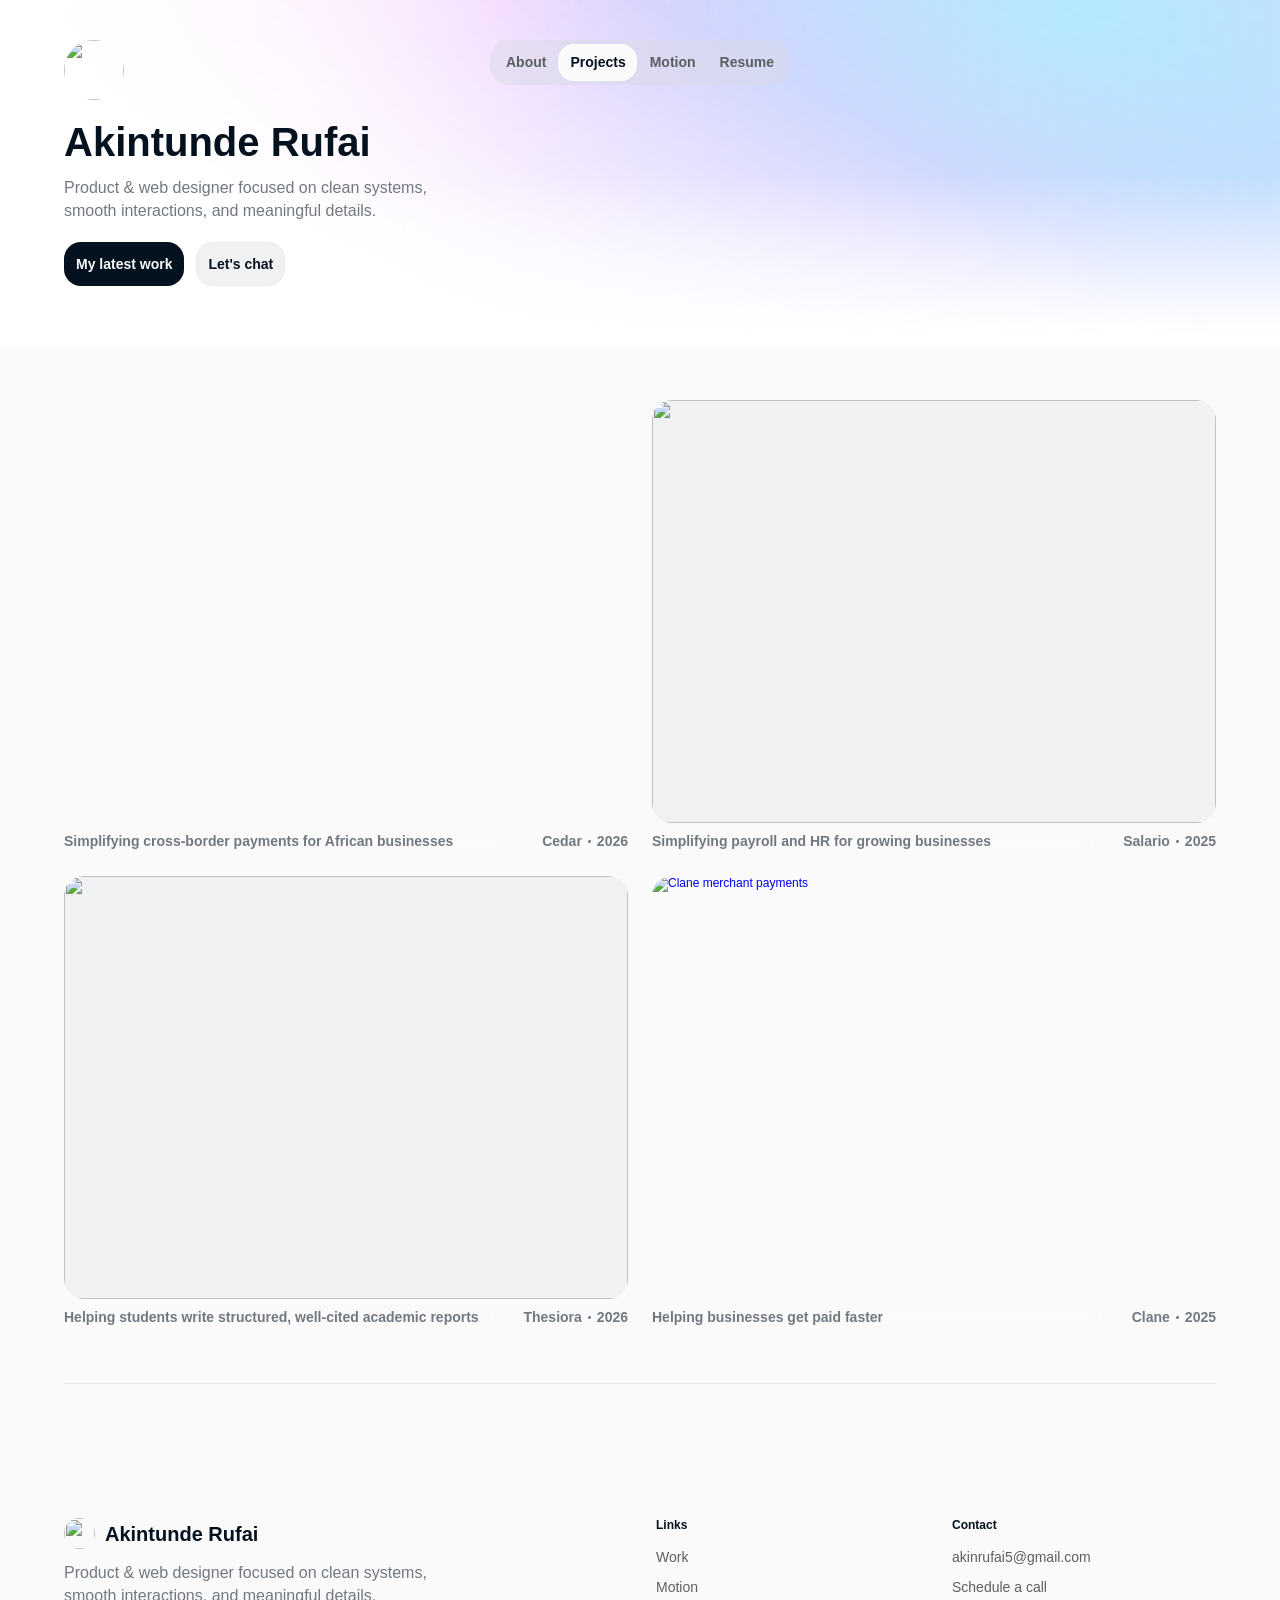
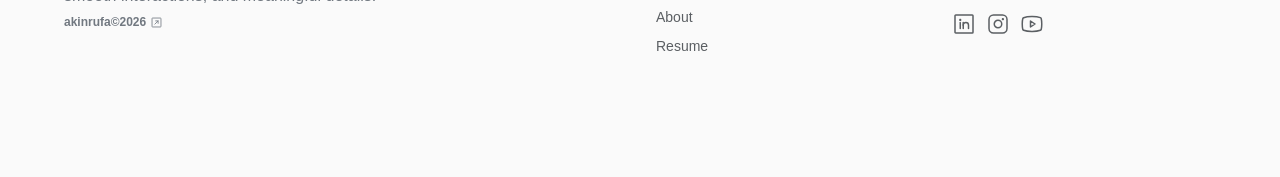
==== commit cfefd871: "Add dark mode (pages)" ====
--- a/index.html
+++ b/index.html
@@ -1,5 +1,5 @@
 <!DOCTYPE html>
-<html lang="en" data-redirect-timezone="1" dir="ltr"><head>
+<html lang="en" data-redirect-timezone="1" dir="ltr"><head><script>try{if(localStorage.getItem("theme")==="dark")document.documentElement.classList.add("dark")}catch(e){}</script>
 	<meta charset="utf-8">
 	<meta name="viewport" content="width=device-width">
 	<meta name="generator" content="Framer 0918601">
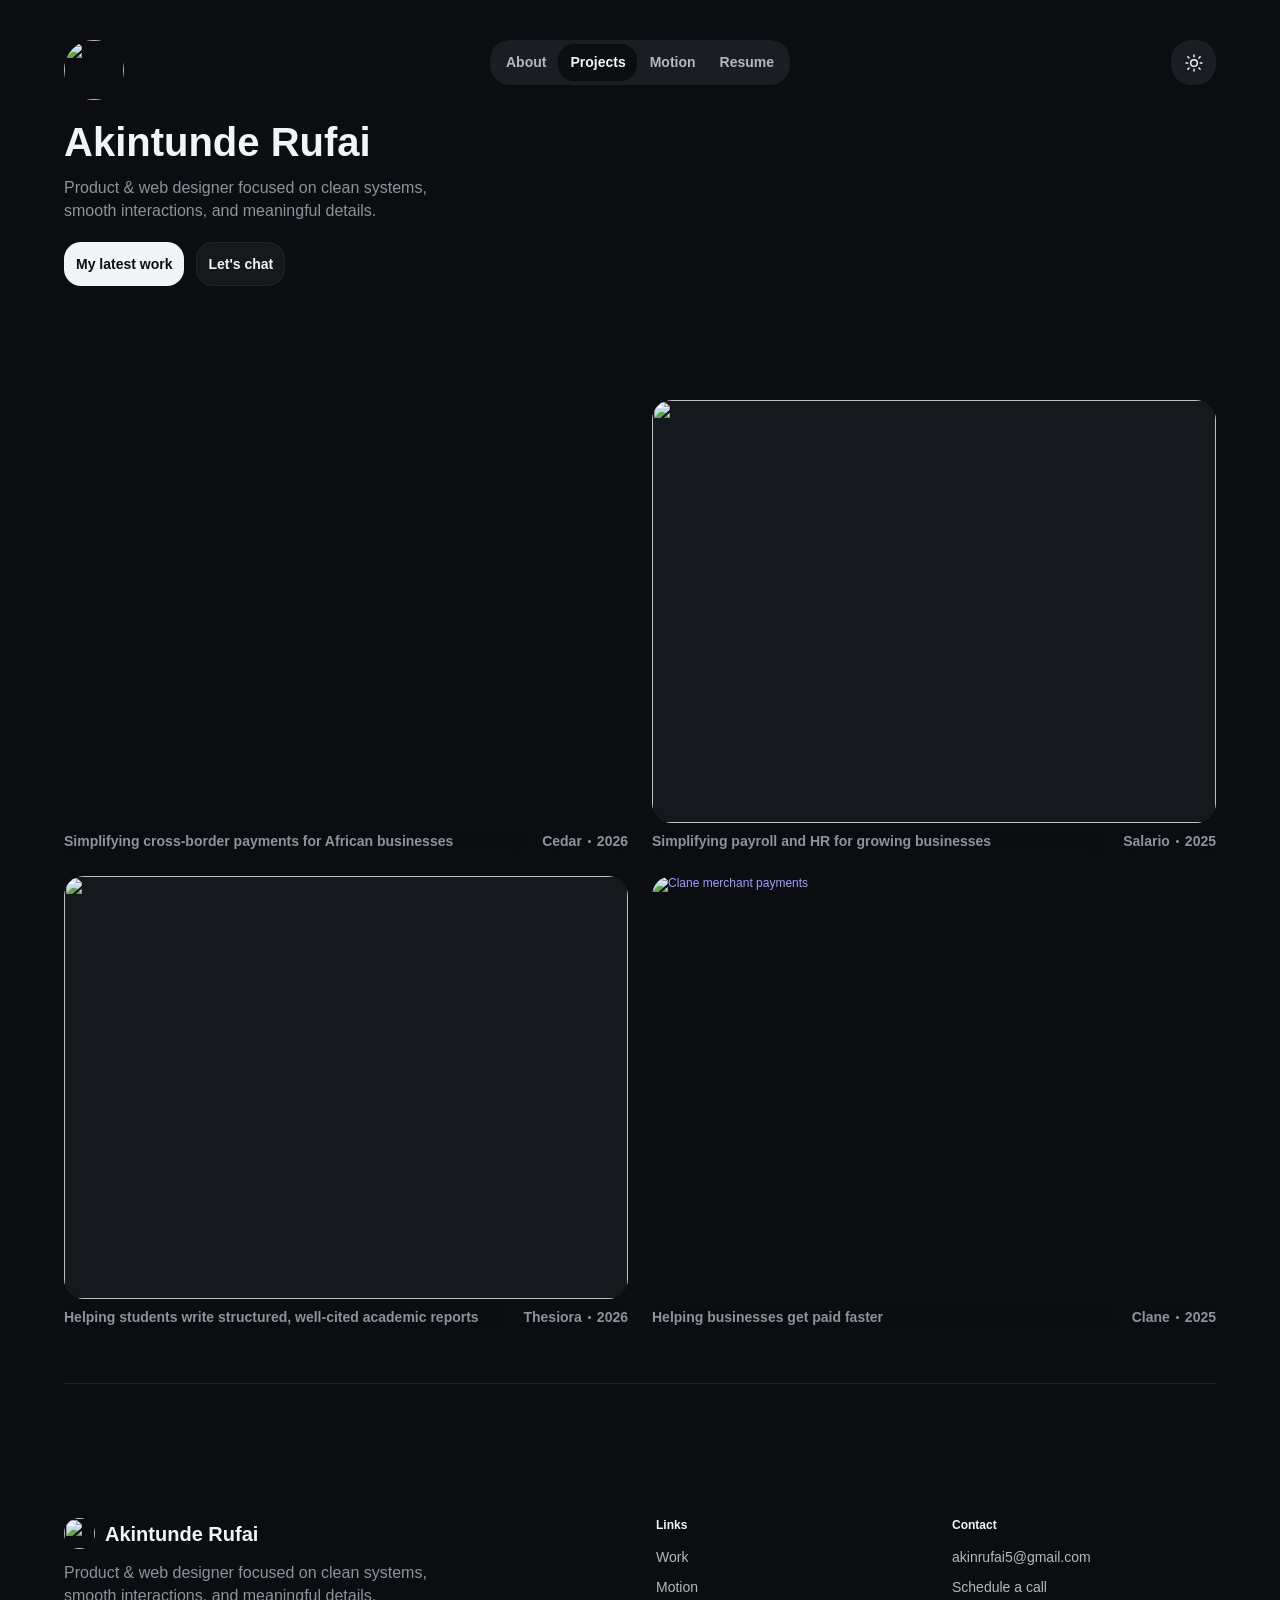
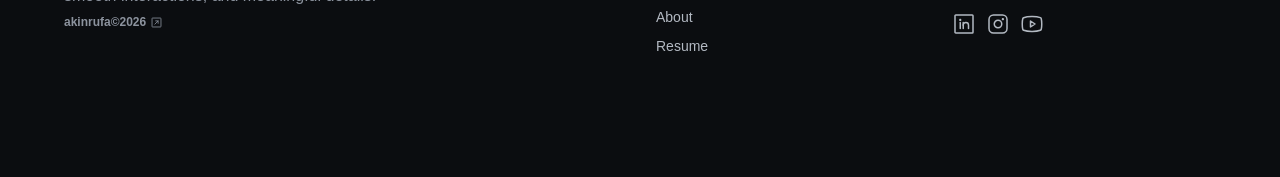
==== commit ec18a534: "Make dark mode the default" ====
--- a/index.html
+++ b/index.html
@@ -1,5 +1,5 @@
 <!DOCTYPE html>
-<html lang="en" data-redirect-timezone="1" dir="ltr"><head><script>try{if(localStorage.getItem("theme")==="dark")document.documentElement.classList.add("dark")}catch(e){}</script>
+<html lang="en" data-redirect-timezone="1" dir="ltr"><head><script>(function(){var t=null;try{t=localStorage.getItem("theme")}catch(e){}if(t!=="light")document.documentElement.classList.add("dark")})()</script>
 	<meta charset="utf-8">
 	<meta name="viewport" content="width=device-width">
 	<meta name="generator" content="Framer 0918601">
--- a/assets/site.css
+++ b/assets/site.css
@@ -2,3 +2,56 @@
 /* primary button hover colour (Framer hover variant) */
 .framer-Nnyv0.framer-v-1njonpw{transition:background-color .3s cubic-bezier(.44,0,.56,1)}
 .framer-Nnyv0.framer-v-1njonpw.hover{background-color:var(--token-c999bed9-5533-4449-abb7-99ecc56b075f,rgba(4,17,31,.87))!important}
+
+/* ---------- dark mode (toggled by the theme button; html.dark) ---------- */
+html.dark{color-scheme:dark;background:#0b0d10}
+html.dark body{
+  background:#0b0d10;
+  --token-f7afab8f-991d-426d-a212-51d8456d5a36:#0b0d10; /* page bg / text on primary button */
+  --token-9160d402-8777-418f-a2ea-3a0ff355fb66:#0e1013;
+  --token-28627c14-8287-467f-acdb-39bd94c81ffc:#f2f4f7; /* headings / primary button */
+  --token-b154a72e-860a-4a47-bda7-177605c8df0c:#f2f4f7;
+  --token-c6bc8646-4506-400f-91c7-4b36252021cd:#f2f4f7;
+  --token-c999bed9-5533-4449-abb7-99ecc56b075f:rgba(242,244,247,.85);
+  --token-c0bda9fa-b03d-46d8-a14f-e38c505de169:#b3b9c2; /* body text */
+  --token-51d11642-d88a-481a-9928-4807c91d56bc:#8c939e; /* secondary text */
+  --token-89d8204e-25a2-4e22-9da4-fff971e51676:#8c939e;
+  --token-1f1a3fc8-2220-4609-92ac-b2836646b5f8:#22262c; /* borders */
+  --token-11775e40-ce80-4a6c-93fa-43207eeaacea:#22262c;
+  --token-35f44890-fd51-4c4a-91e2-cccfb7387019:#22262c;
+  --token-a28f7f0c-c9e5-4bf0-b0db-e724b985a12f:#15181c; /* cards */
+  --token-048c6eab-54bc-412c-9612-b27a36668a5b:#15181c;
+  --token-f1adf1d0-324b-4e36-a3bc-ee5f43cc8b70:#15181c;
+  --token-c57d983e-e1cc-448d-aa15-6e945933e34d:#15181c;
+  --token-3936c565-0e3b-4eca-a60c-7407b96cff00:#1a1d22;
+  --token-57ba8170-867f-4c2d-9ec7-5e518ba3de02:rgba(38,42,50,.6); /* nav pill */
+  --token-a33857a8-3c45-4c79-a645-95a8fde7aa02:rgba(38,42,50,.6);
+  --token-cdb66762-cb0e-4cf9-ab9a-044fe285d91e:rgba(38,42,50,.6);
+  --token-9702095f-9645-4b9c-997d-3e3d934c15f1:rgba(38,42,50,.6);
+  --token-ac3294a1-928e-4824-b5e5-253c0d23872f:#8f73ff; /* accent */
+}
+html.dark .framer-t0kt0g,html.dark .framer-14tioq8{background-color:#0b0d10!important}
+html.dark [data-framer-name="BG"]{background:linear-gradient(112deg,rgba(255,255,255,.06) -21%,rgba(255,255,255,0) 100%)!important}
+
+/* top-of-page gradient glow removed */
+[data-framer-name="Sky"]{display:none!important}
+
+/* theme toggle button */
+.theme-toggle{position:absolute;top:40px;right:64px;z-index:10;width:45px;height:45px;padding:0;border:0;border-radius:20px;cursor:pointer;display:flex;align-items:center;justify-content:center;
+  background:var(--token-57ba8170-867f-4c2d-9ec7-5e518ba3de02,rgba(218,218,230,.5));-webkit-backdrop-filter:blur(10px);backdrop-filter:blur(10px);
+  color:var(--token-28627c14-8287-467f-acdb-39bd94c81ffc,#04111f);transition:background-color .3s,color .3s,transform .2s}
+.theme-toggle:hover{transform:scale(1.05)}
+.theme-toggle:focus-visible{outline:2px solid var(--token-ac3294a1-928e-4824-b5e5-253c0d23872f,#4513eb);outline-offset:2px}
+.theme-toggle svg{width:20px;height:20px;display:block}
+.theme-toggle .i-sun{display:none}
+html.dark .theme-toggle .i-sun{display:block}
+html.dark .theme-toggle .i-moon{display:none}
+@media (max-width:809px){
+  .theme-toggle{top:103px;right:20px}
+  /* pages with the main nav: button sits beside the pill, pair centred */
+  html.has-mainnav .framer-thrm37-container{translate:-25.5px 0}
+  html.has-mainnav .theme-toggle{top:20px;right:auto;left:calc(50% + 131.5px)}
+}
+@media (max-width:400px){
+  html.has-mainnav .framer-thrm37-container header a{padding-left:9px!important;padding-right:9px!important}
+}
